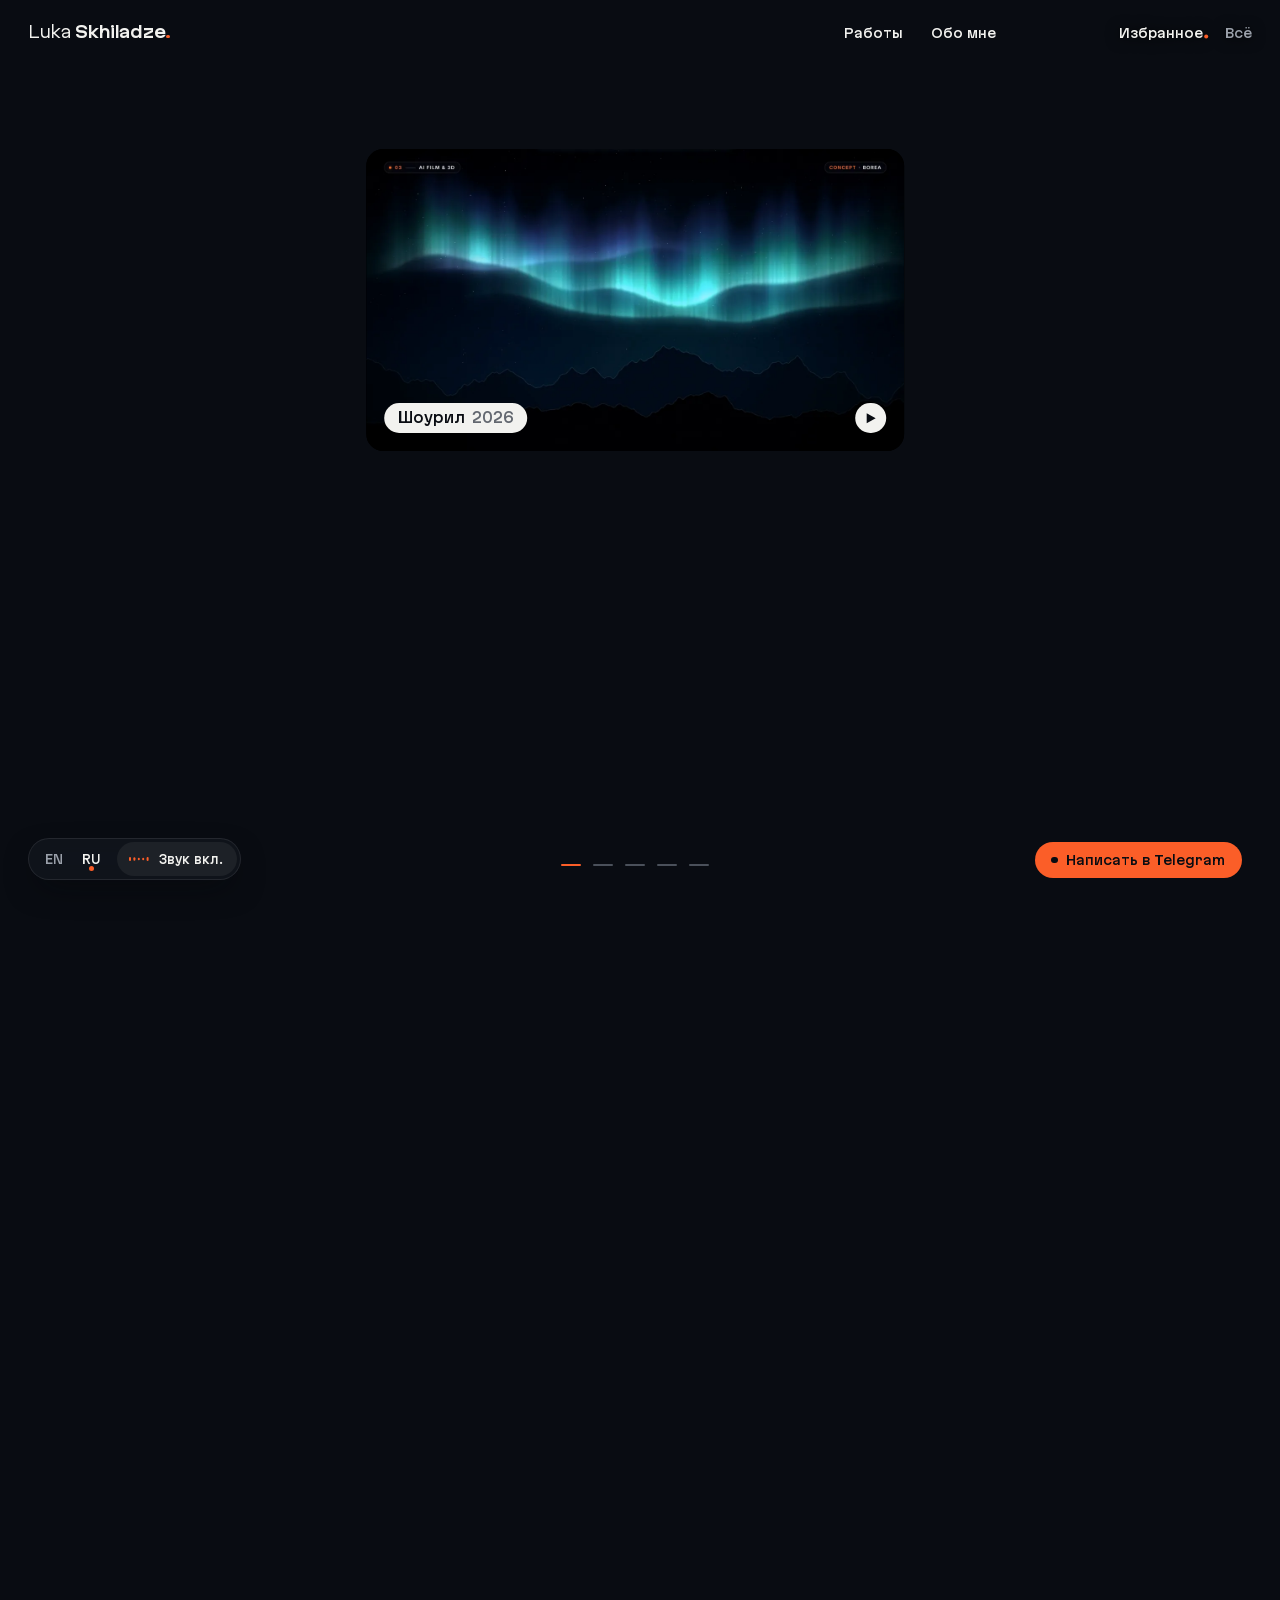
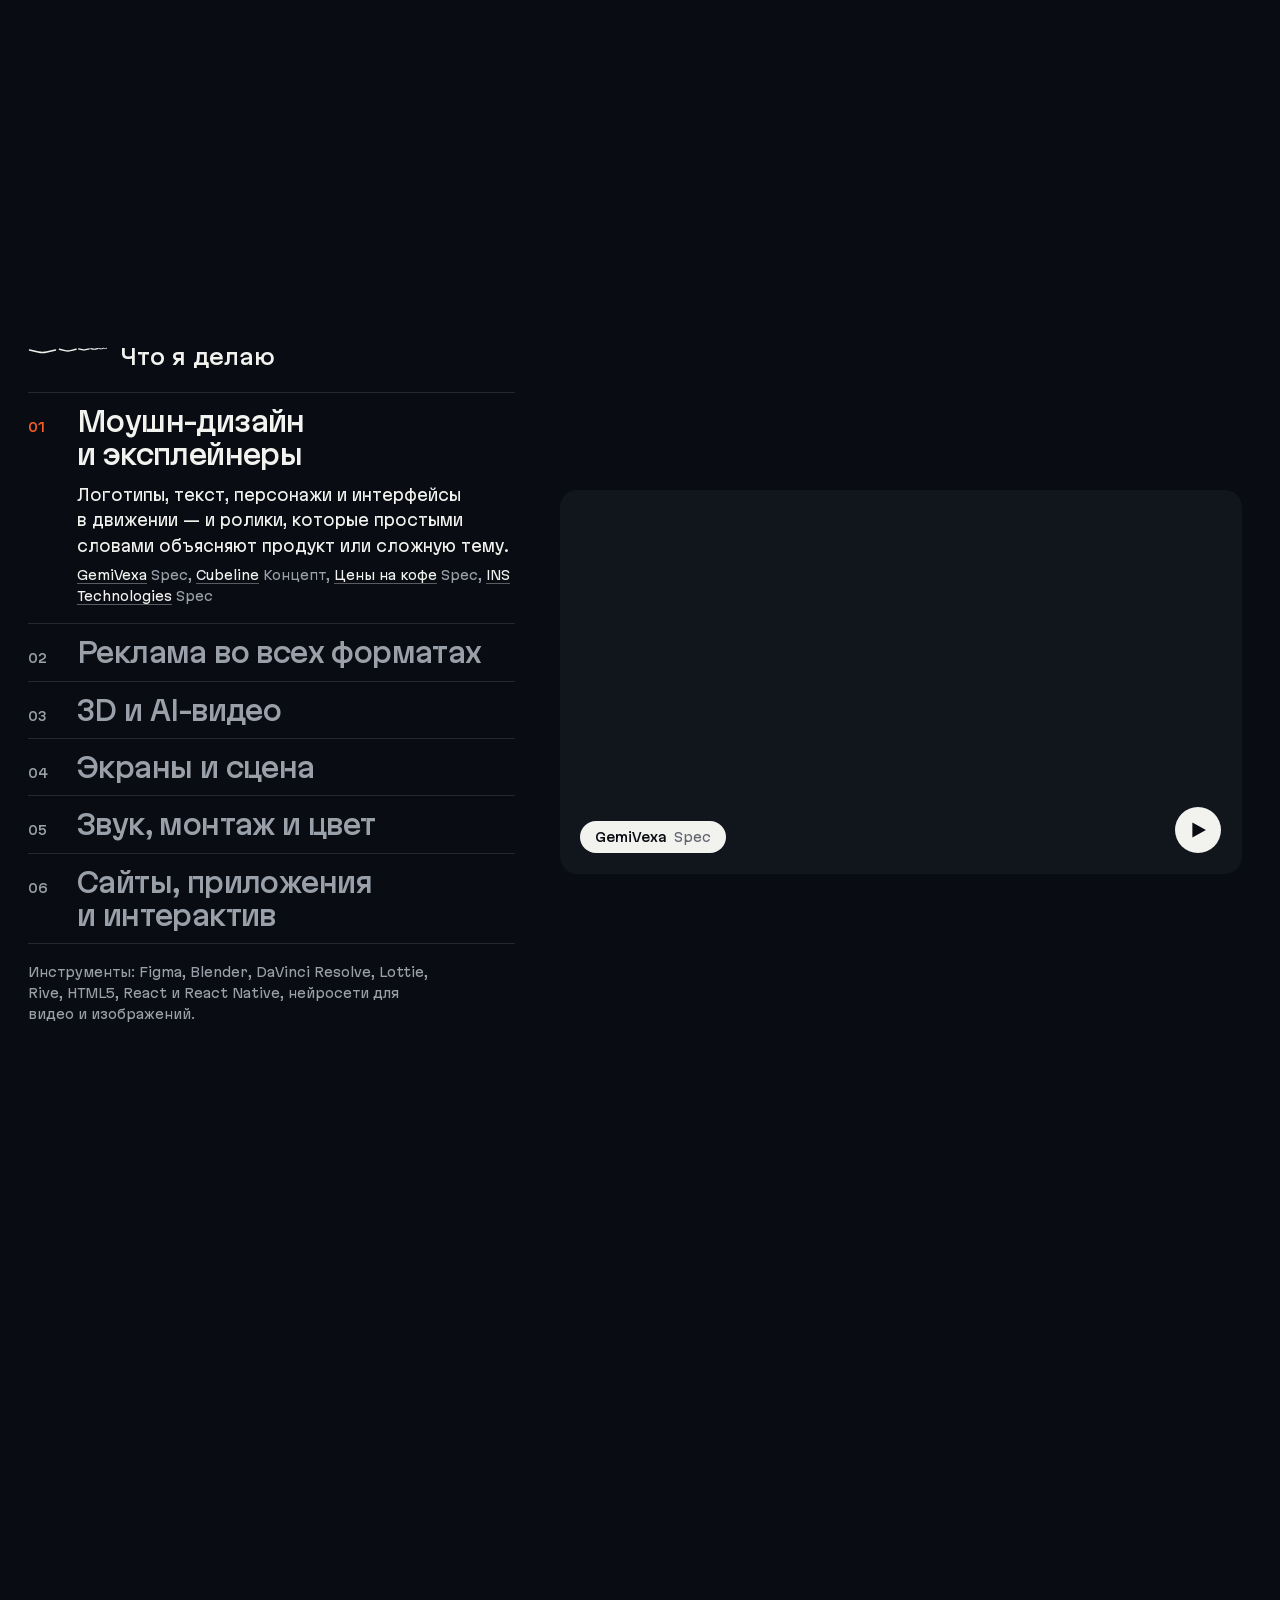
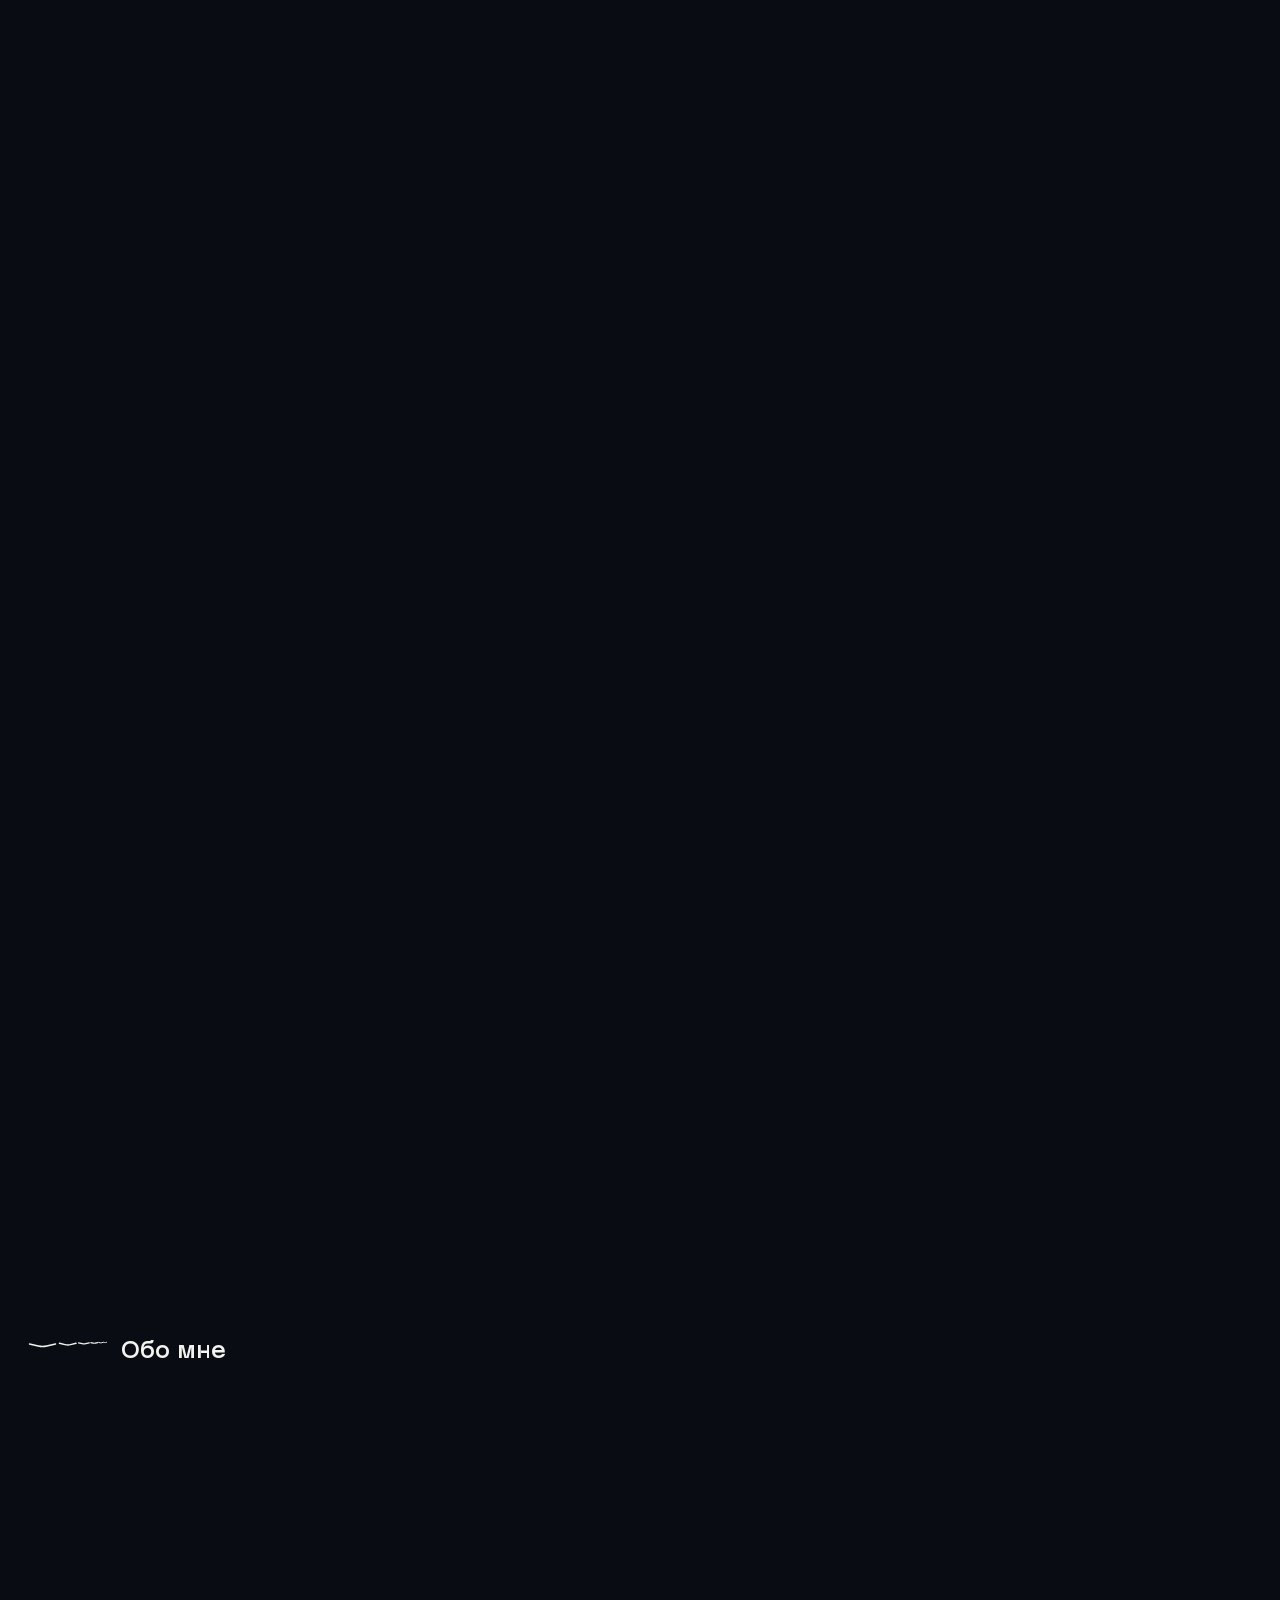
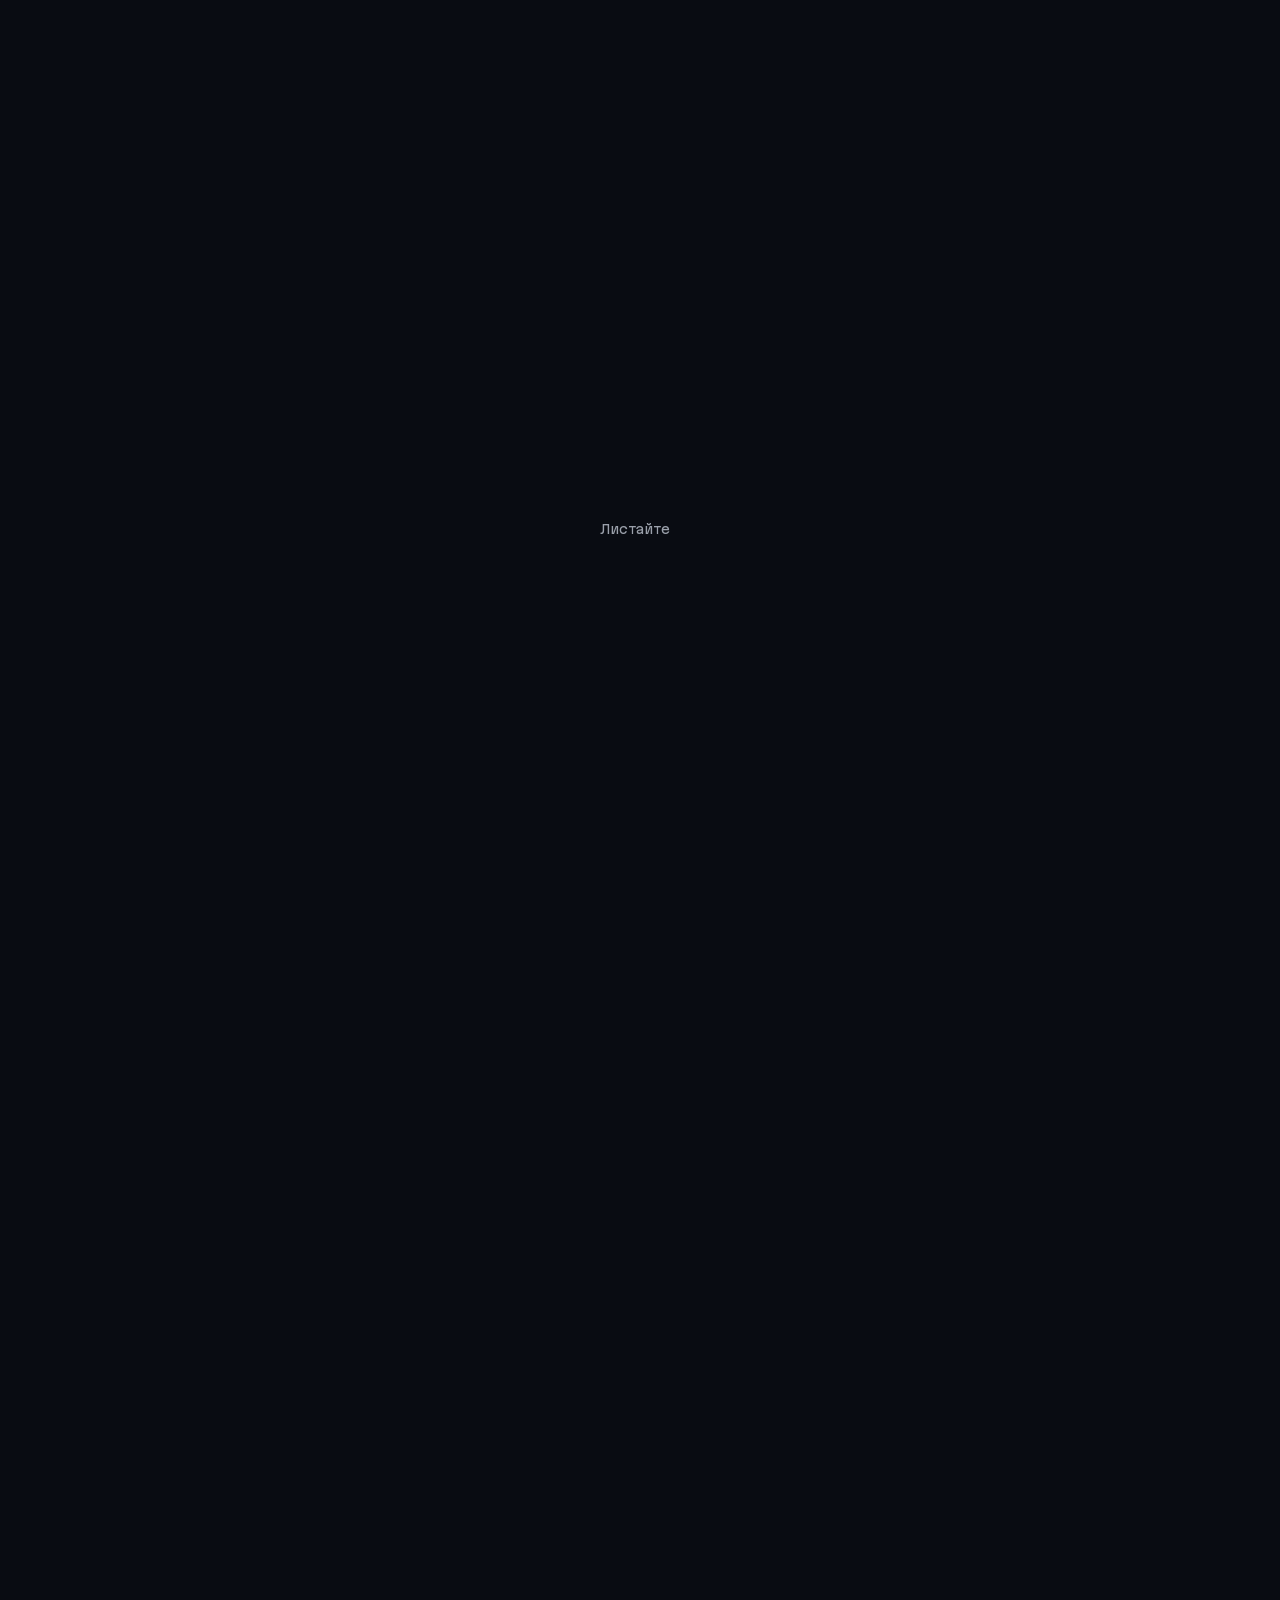
==== ru/index.html @ 317418f0 "skhiladze.com: The hero panel sounds as the wall does: going card to card (the arrows, a swipe, a ke" ====
<!doctype html>
<html lang="ru" class="no-js" data-base="../" data-av1="loop,film,teaser" data-av1-same="film/adreel film/bassface film/borea film/coffee film/cubeline film/fuse2d film/lamp film/onepoint film/theo loop/bassface-sm loop/borea loop/logicor loop/logicor-h-sm loop/stage-h loop/stage-h-sm loop/theo-sm teaser">
<head>
<meta charset="utf-8">
<meta name="viewport" content="width=device-width, initial-scale=1, viewport-fit=cover">
<title>Лука Схиладзе — моушн-дизайнер и продуктовый инженер</title>
<meta name="description" content="Моушн-дизайн, AI-видео, 3D и оригинальный звук — и сайт или приложение к ним. Тбилиси, работаю удалённо.">
<link rel="canonical" href="https://skhiladze.com/ru/">
<link rel="alternate" hreflang="en" href="https://skhiladze.com/">
<link rel="alternate" hreflang="ru" href="https://skhiladze.com/ru/">
<link rel="alternate" hreflang="x-default" href="https://skhiladze.com/">
<meta name="theme-color" content="#090C12">
<meta name="color-scheme" content="dark">
<meta property="og:type" content="website">
<meta property="og:site_name" content="Luka Skhiladze">
<meta property="og:title" content="Лука Схиладзе — моушн-дизайнер и продуктовый инженер">
<meta property="og:description" content="Моушн-дизайн, AI-видео, 3D и оригинальный звук — и сайт или приложение к ним. Тбилиси, работаю удалённо.">
<meta property="og:url" content="https://skhiladze.com/ru/">
<meta property="og:image" content="https://skhiladze.com/media/og-ru.jpg">
<meta property="og:image:width" content="1200">
<meta property="og:image:height" content="630">
<meta property="og:locale" content="ru_RU">
<meta name="twitter:card" content="summary_large_image">
<link rel="icon" href="../favicon.svg?v=3271329821" type="image/svg+xml">
<link rel="icon" href="../favicon-32.png?v=3271329821" sizes="32x32" type="image/png">
<link rel="apple-touch-icon" href="../apple-touch-icon.png?v=3271329821">
<link rel="preload" href="../fonts/martian-display-lat.woff2" as="font" type="font/woff2" crossorigin>
<link rel="preload" href="../fonts/martian-grotesk-lat.woff2" as="font" type="font/woff2" crossorigin>
<link rel="preload" href="../fonts/martian-display-cyr.woff2" as="font" type="font/woff2" crossorigin>
<link rel="preload" href="../fonts/martian-grotesk-cyr.woff2" as="font" type="font/woff2" crossorigin>
<link rel="preload" href="../media/cards-ru.avif?v=69e3c66f" as="image" type="image/avif" media="(min-width: 761px)" fetchpriority="high">
<link rel="preload" href="../media/cards-ru-sm.avif?v=a4f9bfae" as="image" type="image/avif" media="(max-width: 760px)" fetchpriority="high">
<link rel="preload" href="../media/cards-mask-ru.webp?v=adab6310" as="image" media="(min-width: 761px)">
<link rel="preload" href="../media/dial.webp?v=605748b4" as="image" media="(min-width: 761px)">
<link rel="preload" href="../media/dial-sm.webp?v=88027cfd" as="image" media="(max-width: 760px)">
<link rel="preload" href="../media/cards-mask-ru-sm.webp?v=d1d1f223" as="image" media="(max-width: 760px)">
<link rel="modulepreload" href="../assets/app.js?v=3271329821">
<link rel="stylesheet" href="../assets/site.css?v=3271329821">
<script>(function(d){d.classList.replace('no-js','js');var m=/[?&]still\b/.test(location.search);try{m=m||localStorage.getItem('skh-motion')==='0'}catch(e){}d.classList.add(m?'still':'is-intro');try{history.scrollRestoration='manual'}catch(e){}try{if(sessionStorage.getItem('skh-place'))d.classList.add('is-jump')}catch(e){}if(HTMLScriptElement.supports&&HTMLScriptElement.supports('speculationrules')){var s=d.ownerDocument.createElement('script');s.type='speculationrules';s.textContent="{\"prefetch\": [{\"where\": {\"selector_matches\": \"a[hreflang]:not([aria-current])\"}, \"eagerness\": \"moderate\"}]}";d.ownerDocument.head.appendChild(s)}})(document.documentElement)</script>
<script type="application/ld+json">{"@context": "https://schema.org", "@type": "Person", "name": "Luka Skhiladze", "alternateName": "Лука Схиладзе", "jobTitle": "Motion designer and product engineer", "url": "https://skhiladze.com", "address": {"@type": "PostalAddress", "addressLocality": "Tbilisi", "addressCountry": "GE"}, "sameAs": ["https://vimeo.com/showcase/12429580", "https://www.linkedin.com/in/lukaskhiladze", "https://t.me/vaivuiskh", "https://github.com/akultange"]}</script>
</head>
<body>
<div class="veil" aria-hidden="true"></div>
<div class="enter" hidden data-words="Моушн|Эксплейнеры|Реклама|3D|AI-фильмы|Экраны|Сцена|Звук|Монтаж|Цвет|Сайты|Приложения" data-click-on="Нажмите и настройтесь" data-click-off="Нажмите, чтобы войти" data-tap-on="Нажмите и настройтесь" data-tap-off="Нажмите, чтобы войти" data-dial="../media/dial.webp?v=605748b4" data-dial-sm="../media/dial-sm.webp?v=88027cfd" data-panes="../media/dial/" data-pv="c41f6f48"><button class="enter__go" type="button">Войти со звуком</button><button class="enter__mute" type="button">Войти без звука</button></div>
<a class="skip" href="#work">К работам</a>
<button class="skip skip--motion motion-sw" type="button" aria-pressed="true"><span class="mo" aria-hidden="true"><span class="mo__arm"></span></span><span class="mo__on">Движение вкл.</span><span class="mo__off">Движение выкл.</span></button>
<div class="menu" id="menu" tabindex="-1" hidden>
  <div class="menu__top"><a class="menu__mark" href="#top"><span class="name"><span class="name__a">Luka</span> <span class="name__b">Skhiladze</span><span class="pt pt--stop" aria-hidden="true"></span></span></a><button class="menu__x" type="button">Закрыть</button></div>
  <nav class="menu__nav" aria-label="Разделы"><ol><li><a href="#work"><span class="menu__n" aria-hidden="true">01</span><span class="menu__w">Работы</span></a></li><li><a href="#about"><span class="menu__n" aria-hidden="true">02</span><span class="menu__w">Обо мне</span></a></li></ol></nav>
  <div class="menu__view" role="group" aria-label="Вид"><span class="menu__k">Вид</span><button class="menu__vb" type="button" data-view="featured" aria-pressed="true">Избранное</button><button class="menu__vb" type="button" data-view="full" aria-pressed="false">Всё</button></div>
</div>
<main>
<section class="hero" id="top" data-items="5" data-centres="[0, 1, 2, 3, 4]">
  <h1 class="sr">Лука Схиладзе — моушн-дизайнер и продуктовый инженер</h1>
<div class="hero__pin">
    <canvas class="strip" aria-hidden="true"></canvas>
    <header class="bar">
      <div class="bar__mark"><a href="#top"><span class="name"><span class="name__a">Luka</span> <span class="name__b">Skhiladze</span><span class="pt pt--stop" aria-hidden="true"></span></span></a></div>
      <nav class="bar__nav" aria-label="Разделы"><span class="bar__half"><a href="#work">Работы</a></span><span class="bar__half"><a href="#about">Обо мне</a></span></nav>
      <div class="bar__end">
        <button class="bar__menu" type="button" aria-expanded="false" aria-controls="menu">Меню</button>
      </div>
    </header>
    <div class="gate">
      <div class="gate__frame"><video class="gate__v is-on" data-src="../media/teaser.mp4" data-src-sm="../media/teaser-sm.mp4" data-poster="../media/reel.webp" muted loop playsinline preload="none" aria-hidden="true" tabindex="-1"></video><video class="gate__v" data-src="../media/loop/brerdemon.mp4" data-src-sm="../media/loop/brerdemon-sm.mp4" data-poster="../media/loop/brerdemon.webp" muted loop playsinline preload="none" aria-hidden="true" tabindex="-1"></video><video class="gate__v" data-src="../media/loop/logicor.mp4" data-src-sm="../media/loop/logicor-sm.mp4" data-poster="../media/loop/logicor.webp" muted loop playsinline preload="none" aria-hidden="true" tabindex="-1"></video><video class="gate__v" data-src="../media/loop/coffee.mp4" data-src-sm="../media/loop/coffee-sm.mp4" data-poster="../media/loop/coffee.webp" muted loop playsinline preload="none" aria-hidden="true" tabindex="-1"></video><video class="gate__v" data-src="../media/loop/borea.mp4" data-src-sm="../media/loop/borea-sm.mp4" data-poster="../media/loop/borea.webp" muted loop playsinline preload="none" aria-hidden="true" tabindex="-1"></video><noscript><img class="gate__still" src="../media/reel.webp" width="1280" height="720" alt=""></noscript><div class="gate__rows"><div class="gate__row is-on" data-i="0" aria-current="true"><span class="gate__tab" data-gl-shield><b>Шоурил</b> <span>2026</span></span><a class="gate__play" data-gl-shield href="https://vimeo.com/1236859193" data-slug="reel" data-kind="film" data-title="Шоурил" data-what="Минута работ под мою музыку" data-label="2026" data-vimeo="1236859193" data-file="../media/film/reel.mp4" data-snd="music" aria-label="Смотреть со звуком: Шоурил"><span class="gate__pl" aria-hidden="true">Смотреть со звуком</span><svg class="gate__ic" viewBox="0 0 58 58" aria-hidden="true"><path d="M21.9 19.5V38.5L39 29Z"/></svg></a></div><div class="gate__row" data-i="1"><span class="gate__tab" data-gl-shield><b>BrerDemon</b> <span>Концепт</span></span><a class="gate__play" data-gl-shield href="../media/film/brerdemon.mp4" data-slug="brerdemon" data-kind="film" data-title="BrerDemon" data-label="Концепт" data-file="../media/film/brerdemon.mp4" data-snd="music" aria-label="Смотреть: BrerDemon"><span class="gate__pl" aria-hidden="true">Смотреть</span><svg class="gate__ic" viewBox="0 0 58 58" aria-hidden="true"><path d="M21.9 19.5V38.5L39 29Z"/></svg></a></div><div class="gate__row" data-i="2"><span class="gate__tab" data-gl-shield><b>Logicor Park 08</b> <span>Клиент, AI</span></span><a class="gate__play" data-gl-shield href="../media/film/logicor.mp4" data-slug="logicor" data-kind="film" data-title="Logicor Park 08" data-what="Баннерная кампания с AI-видео, все форматы" data-label="Клиент, AI" data-file="../media/film/logicor.mp4" data-snd="none" aria-label="Смотреть: Logicor Park 08"><span class="gate__pl" aria-hidden="true">Смотреть</span><svg class="gate__ic" viewBox="0 0 58 58" aria-hidden="true"><path d="M21.9 19.5V38.5L39 29Z"/></svg></a></div><div class="gate__row" data-i="3"><span class="gate__tab" data-gl-shield><b>Цены на кофе</b> <span>Spec</span></span><a class="gate__play" data-gl-shield href="https://vimeo.com/1236838621" data-slug="coffee" data-kind="film" data-title="Цены на кофе" data-what="Рисованный эксплейнер для YouTube" data-label="Spec" data-vimeo="1236838621" data-file="../media/film/coffee.mp4" data-cc="../media/film/coffee.vtt" aria-label="Смотреть: Цены на кофе"><span class="gate__pl" aria-hidden="true">Смотреть</span><svg class="gate__ic" viewBox="0 0 58 58" aria-hidden="true"><path d="M21.9 19.5V38.5L39 29Z"/></svg></a></div><div class="gate__row" data-i="4"><span class="gate__tab" data-gl-shield><b>Borea</b> <span>Концепт</span></span><a class="gate__play" data-gl-shield href="https://vimeo.com/1231861622" data-slug="borea" data-kind="film" data-title="Borea" data-what="Фильм к запуску приложения погоды" data-label="Концепт" data-vimeo="1231861622" data-file="../media/film/borea.mp4" data-snd="music" aria-label="Смотреть: Borea"><span class="gate__pl" aria-hidden="true">Смотреть</span><svg class="gate__ic" viewBox="0 0 58 58" aria-hidden="true"><path d="M21.9 19.5V38.5L39 29Z"/></svg></a></div></div></div>
    </div>
    <div class="dots" role="group" aria-label="Фильмы в центральном окне"><button class="dots__b" type="button" data-i="0" aria-label="Шоурил" aria-current="true"></button><button class="dots__b" type="button" data-i="1" aria-label="BrerDemon"></button><button class="dots__b" type="button" data-i="2" aria-label="Logicor Park 08"></button><button class="dots__b" type="button" data-i="3" aria-label="Цены на кофе"></button><button class="dots__b" type="button" data-i="4" aria-label="Borea"></button></div>
    <p class="swipe" aria-hidden="true"><svg class="swipe__ic" viewBox="0 0 16 30"><path d="M2.6 26L8 20.6 13.4 26"/><path d="M2.6 17L8 11.6 13.4 17"/><circle cx="8" cy="4.4" r="2.5"/></svg><span class="swipe__t">Листайте вверх</span></p>
    <a class="btn btn--tg hero__tg" href="https://t.me/vaivuiskh"><span class="pt" aria-hidden="true"></span><span class="roll"><span>Написать в Telegram</span><span aria-hidden="true">Написать в Telegram</span></span></a>
  </div>
</section>
<section class="make" id="work" aria-labelledby="make-h">
  <div class="make__scene" style="--k:6">
    <div class="make__pin" data-hold>
      <div class="make__side">
        <h2 class="make__h" id="make-h" data-arrive style="--ai:0"><span class="flock" aria-hidden="true"><svg viewBox="0 0 52.9 14"><path d="M1.00 1.4L6.76 8.23Q9.60 11.60 12.44 8.23L18.20 1.4"/><path d="M20.80 1.4L24.49 5.77Q26.30 7.93 28.12 5.77L31.81 1.4"/><path d="M33.47 1.4L35.83 4.20Q36.99 5.58 38.16 4.20L40.52 1.4"/><path d="M41.58 1.4L43.09 3.19Q43.84 4.07 44.58 3.19L46.09 1.4"/><path d="M46.77 1.4L47.74 2.55Q48.22 3.11 48.69 2.55L49.66 1.4"/><path d="M50.09 1.4L50.71 2.13Q51.02 2.50 51.32 2.13L51.94 1.4"/><circle cx="9.60" cy="7.32" r="2.4"/></svg></span>Что я делаю</h2>
        <ol class="make__list"><li class="make__item is-on" data-i="0" data-arrive style="--ai:1">
      <button class="make__b" type="button"><span class="make__n">01</span><span class="make__t">Моушн-дизайн и эксплейнеры</span></button>
      <div class="make__more"><div><a class="make__mw" href="https://vimeo.com/1231188796" data-slug="gemivexa" data-kind="film" data-title="GemiVexa" data-what="Кинетическая типографика" data-label="Spec" data-vimeo="1231188796" data-file="../media/film/gemivexa.mp4" data-snd="music" data-land aria-label="GemiVexa Spec, Моушн-дизайн и эксплейнеры"><video class="make__v" data-src="../media/loop/gemivexa.mp4" data-src-sm="../media/loop/gemivexa-sm.mp4" data-poster="../media/loop/gemivexa.webp" muted loop playsinline preload="none" aria-hidden="true"></video><span class="make__tab"><b>GemiVexa</b> <span>Spec</span></span><span class="make__go" aria-hidden="true"><svg class="make__ic" viewBox="0 0 58 58" aria-hidden="true"><path d="M21.9 19.5V38.5L39 29Z"/></svg></span></a><p class="make__s">Логотипы, текст, персонажи и интерфейсы в движении — и ролики, которые простыми словами объясняют продукт или сложную тему.</p><p class="make__ex"><a href="https://vimeo.com/1231188796" data-slug="gemivexa" data-kind="film" data-title="GemiVexa" data-what="Кинетическая типографика" data-label="Spec" data-vimeo="1231188796" data-file="../media/film/gemivexa.mp4" data-snd="music">GemiVexa</a> <span class="make__lab">Spec</span>, <a href="https://vimeo.com/1231174220" data-slug="cubeline" data-kind="film" data-title="Cubeline" data-what="SaaS-эксплейнер, анимация интерфейса" data-label="Концепт" data-vimeo="1231174220" data-file="../media/film/cubeline.mp4" data-snd="music">Cubeline</a> <span class="make__lab">Концепт</span>, <a href="https://vimeo.com/1236838621" data-slug="coffee" data-kind="film" data-title="Цены на кофе" data-what="Рисованный эксплейнер для YouTube" data-label="Spec" data-vimeo="1236838621" data-file="../media/film/coffee.mp4" data-cc="../media/film/coffee.vtt">Цены на кофе</a> <span class="make__lab">Spec</span>, <a href="https://vimeo.com/1233704367" data-slug="ins" data-kind="film" data-title="INS Technologies" data-what="Фильм о системе IRIS200, четыре минуты" data-label="Spec" data-vimeo="1233704367" data-file="../media/film/ins.mp4" data-snd="music">INS Technologies</a> <span class="make__lab">Spec</span></p></div></div>
    </li><li class="make__item" data-i="1" data-arrive style="--ai:2">
      <button class="make__b" type="button"><span class="make__n">02</span><span class="make__t">Реклама во всех форматах</span></button>
      <div class="make__more"><div><a class="make__mw" href="https://vimeo.com/1232948144" data-slug="ev" data-kind="film" data-title="EV Conference" data-what="Один ролик в трёх форматах" data-label="Spec" data-vimeo="1232948144" data-file="../media/film/ev.mp4" data-snd="music" aria-label="EV Conference Spec, Реклама во всех форматах"><video class="make__v" data-src="../media/loop/ev.mp4" data-src-sm="../media/loop/ev-sm.mp4" data-poster="../media/loop/ev.webp" muted loop playsinline preload="none" aria-hidden="true"></video><span class="make__tab"><b>EV Conference</b> <span>Spec</span></span><span class="make__go" aria-hidden="true"><svg class="make__ic" viewBox="0 0 58 58" aria-hidden="true"><path d="M21.9 19.5V38.5L39 29Z"/></svg></span></a><p class="make__s">Ролики для Reels, Stories, TikTok и VK Клипов с несколькими вариантами «крючка» для тестов и баннерами к ним, всё из одной идеи.</p><p class="make__ex"><a href="https://vimeo.com/1232948144" data-slug="ev" data-kind="film" data-title="EV Conference" data-what="Один ролик в трёх форматах" data-label="Spec" data-vimeo="1232948144" data-file="../media/film/ev.mp4" data-snd="music">EV Conference</a> <span class="make__lab">Spec</span>, <a href="../media/film/logicor.mp4" data-slug="logicor" data-kind="film" data-title="Logicor Park 08" data-what="Баннерная кампания с AI-видео, все форматы" data-label="Клиент, AI" data-file="../media/film/logicor.mp4" data-snd="none">Logicor Park 08</a> <span class="make__lab">Клиент, AI</span>, <a href="https://vimeo.com/1231866635" data-slug="adreel" data-kind="film" data-title="Рекламные креативы" data-what="Статичная и видеореклама для DTC-брендов" data-label="Spec" data-vimeo="1231866635" data-file="../media/film/adreel.mp4" data-snd="music">Рекламные креативы</a> <span class="make__lab">Spec</span></p></div></div>
    </li><li class="make__item" data-i="2" data-arrive style="--ai:3">
      <button class="make__b" type="button"><span class="make__n">03</span><span class="make__t">3D и AI-видео</span></button>
      <div class="make__more"><div><a class="make__mw" href="https://vimeo.com/1231861622" data-slug="borea" data-kind="film" data-title="Borea" data-what="Фильм к запуску приложения погоды" data-label="Концепт" data-vimeo="1231861622" data-file="../media/film/borea.mp4" data-snd="music" aria-label="Borea Концепт, 3D и AI-видео"><video class="make__v" data-src="../media/loop/borea-h.mp4" data-src-sm="../media/loop/borea-h-sm.mp4" data-poster="../media/loop/borea.webp" muted loop playsinline preload="none" aria-hidden="true"></video><span class="make__tab"><b>Borea</b> <span>Концепт</span></span><span class="make__go" aria-hidden="true"><svg class="make__ic" viewBox="0 0 58 58" aria-hidden="true"><path d="M21.9 19.5V38.5L39 29Z"/></svg></span></a><p class="make__s">Продуктовые ролики, сцены и симуляции в Blender — и AI-кадры, доведённые настоящим монтажом, цветом и звуком.</p><p class="make__ex"><a href="https://vimeo.com/1233689711" data-slug="fuse3d" data-kind="film" data-title="Fuse 2" data-what="3D-фильм о продукте с AI-агентом" data-label="Spec" data-vimeo="1233689711" data-file="../media/film/fuse3d.mp4" data-snd="music">Fuse 2</a> <span class="make__lab">Spec</span>, <a href="https://vimeo.com/1233693409" data-slug="lamp" data-kind="film" data-title="Модульная лампа" data-what="3D-ролик продукта" data-label="Spec" data-vimeo="1233693409" data-file="../media/film/lamp.mp4" data-snd="music">Модульная лампа</a> <span class="make__lab">Spec</span>, <a href="https://vimeo.com/1231861622" data-slug="borea" data-kind="film" data-title="Borea" data-what="Фильм к запуску приложения погоды" data-label="Концепт" data-vimeo="1231861622" data-file="../media/film/borea.mp4" data-snd="music">Borea</a> <span class="make__lab">Концепт</span>, <a href="https://vimeo.com/1236739543" data-slug="finch" data-kind="film" data-title="Finch &amp; Wild" data-what="Открытие бренд-фильма, AI-превиз" data-label="Spec, AI" data-vimeo="1236739543" data-file="../media/film/finch.mp4" data-snd="music">Finch &amp; Wild</a> <span class="make__lab">Spec, AI</span></p></div></div>
    </li><li class="make__item" data-i="3" data-arrive style="--ai:4">
      <button class="make__b" type="button"><span class="make__n">04</span><span class="make__t">Экраны и сцена</span></button>
      <div class="make__more"><div><a class="make__mw" href="https://vimeo.com/1234375913" data-slug="stage" data-kind="film" data-title="Stage Visuals Pack" data-what="Персонажи и лупы для концертных экранов" data-label="Spec" data-vimeo="1234375913" data-file="../media/film/stage.mp4" data-snd="music" aria-label="Stage Visuals Pack Spec, Экраны и сцена"><video class="make__v" data-src="../media/loop/stage-h.mp4" data-src-sm="../media/loop/stage-h-sm.mp4" data-poster="../media/loop/stage.webp" muted loop playsinline preload="none" aria-hidden="true"></video><span class="make__tab"><b>Stage Visuals Pack</b> <span>Spec</span></span><span class="make__go" aria-hidden="true"><svg class="make__ic" viewBox="0 0 58 58" aria-hidden="true"><path d="M21.9 19.5V38.5L39 29Z"/></svg></span></a><p class="make__s">Лупы для LED-экранов и проекций, персонажи для концертных экранов, визуализаторы к трекам и релизам.</p><p class="make__ex"><a href="https://vimeo.com/1234375913" data-slug="stage" data-kind="film" data-title="Stage Visuals Pack" data-what="Персонажи и лупы для концертных экранов" data-label="Spec" data-vimeo="1234375913" data-file="../media/film/stage.mp4" data-snd="music">Stage Visuals Pack</a> <span class="make__lab">Spec</span>, <a href="https://vimeo.com/1234375866" data-slug="bassface" data-kind="film" data-title="BASSFACE" data-what="Луп для LED-экрана" data-label="Spec" data-vimeo="1234375866" data-file="../media/film/bassface.mp4" data-snd="none">BASSFACE</a> <span class="make__lab">Spec</span>, <a href="https://vimeo.com/1236840946" data-slug="theo" data-kind="film" data-title="Theo (Mihigh Remix)" data-what="Визуализатор трека, феррожидкость" data-label="Spec" data-vimeo="1236840946" data-file="../media/film/theo.mp4" data-snd="music">Theo (Mihigh Remix)</a> <span class="make__lab">Spec</span></p></div></div>
    </li><li class="make__item" data-i="4" data-arrive style="--ai:5">
      <button class="make__b" type="button"><span class="make__n">05</span><span class="make__t">Звук, монтаж и цвет</span></button>
      <div class="make__more"><div><a class="make__mw" href="https://vimeo.com/1231888838" data-slug="onepoint" data-kind="film" data-title="One Point" data-what="Мой фильм: точка, линия, плоскость, имя" data-label="Мой фильм" data-vimeo="1231888838" data-file="../media/film/onepoint.mp4" data-snd="music" aria-label="One Point Мой фильм, Звук, монтаж и цвет"><video class="make__v" data-src="../media/loop/onepoint.mp4" data-src-sm="../media/loop/onepoint-sm.mp4" data-poster="../media/loop/onepoint.webp" muted loop playsinline preload="none" aria-hidden="true"></video><span class="make__tab"><b>One Point</b> <span>Мой фильм</span></span><span class="make__go" aria-hidden="true"><svg class="make__ic" viewBox="0 0 58 58" aria-hidden="true"><path d="M21.9 19.5V38.5L39 29Z"/></svg></span></a><p class="make__s">Оригинальная музыка и саунд-дизайн под монтаж, монтаж и цветокоррекция — от рекламы до документального кино.</p><p class="make__ex"><a href="https://vimeo.com/1236859193" data-slug="reel" data-kind="film" data-title="Шоурил" data-what="Минута работ под мою музыку" data-label="2026" data-vimeo="1236859193" data-file="../media/film/reel.mp4" data-snd="music">Шоурил</a> <span class="make__lab">2026</span>, <a href="https://vimeo.com/1231888838" data-slug="onepoint" data-kind="film" data-title="One Point" data-what="Мой фильм: точка, линия, плоскость, имя" data-label="Мой фильм" data-vimeo="1231888838" data-file="../media/film/onepoint.mp4" data-snd="music">One Point</a> <span class="make__lab">Мой фильм</span></p></div></div>
    </li><li class="make__item" data-i="5" data-arrive style="--ai:6">
      <button class="make__b" type="button"><span class="make__n">06</span><span class="make__t">Сайты, приложения и интерактив</span></button>
      <div class="make__more"><div><a class="make__mw" href="https://akultange.github.io/the-cozzi/" data-slug="cozzi" data-kind="site" data-title="The Cozzi" data-what="Концепт сайта для бренда дорожных подушек" data-label="Spec" target="_blank" rel="noopener" aria-label="The Cozzi Spec, Сайты, приложения и интерактив"><video class="make__v" data-src="../media/loop/cozzi.mp4" data-src-sm="../media/loop/cozzi-sm.mp4" data-poster="../media/loop/cozzi.webp" muted loop playsinline preload="none" aria-hidden="true"></video><span class="make__tab"><b>The Cozzi</b> <span>Spec</span></span><span class="make__go" aria-hidden="true"><svg class="make__ic" viewBox="0 0 58 58" aria-hidden="true"><path d="M22 36L36 22M25 22H36V33" fill="none" stroke="currentColor" stroke-width="2.6" stroke-linecap="round" stroke-linejoin="round"/></svg></span></a><p class="make__s">Лендинги, сайты и мобильные приложения от идеи до релиза, анимация в Lottie и Rive, HTML5-баннеры и мини-игры.</p><p class="make__ex"><a href="https://akultange.github.io/the-cozzi/" data-slug="cozzi" data-kind="site" data-title="The Cozzi" data-what="Концепт сайта для бренда дорожных подушек" data-label="Spec" target="_blank" rel="noopener">The Cozzi</a> <span class="make__lab">Spec</span>, <a href="https://apps.apple.com/app/id6769320930" data-slug="app" data-kind="site" data-title="B2B-приложение по охране труда" data-what="iOS-приложение, которое я сделал целиком" data-label="App Store" target="_blank" rel="noopener">B2B-приложение по охране труда</a> <span class="make__lab">App Store</span>, <a href="https://akultange.github.io/forseo-rive/" data-slug="forseo" data-kind="site" data-title="Forseo" data-what="Персонаж в Rive с машиной состояний" data-label="Spec" target="_blank" rel="noopener">Forseo</a> <span class="make__lab">Spec</span>, <a href="https://akultange.github.io/vault-playable/" data-slug="vault" data-kind="site" data-title="VAULT" data-what="Мини-игра для рекламных сетей" data-label="Spec" target="_blank" rel="noopener">VAULT</a> <span class="make__lab">Spec</span></p></div></div>
    </li></ol>
        <p class="make__tools" data-arrive style="--ai:7">Инструменты: Figma, Blender, DaVinci Resolve, Lottie, Rive, HTML5, React и React Native, нейросети для видео и изображений.</p>
      </div>
      <div class="make__frame" data-land>
        <canvas class="make__field" aria-hidden="true"></canvas>
        <a class="make__win is-on" href="https://vimeo.com/1231188796" data-slug="gemivexa" data-kind="film" data-title="GemiVexa" data-what="Кинетическая типографика" data-label="Spec" data-vimeo="1231188796" data-file="../media/film/gemivexa.mp4" data-snd="music" tabindex="0" aria-label="GemiVexa Spec, Моушн-дизайн и эксплейнеры"><video class="make__v" data-src="../media/loop/gemivexa.mp4" data-src-sm="../media/loop/gemivexa-sm.mp4" data-poster="../media/loop/gemivexa.webp" muted loop playsinline preload="none" aria-hidden="true"></video><span class="make__tab"><b>GemiVexa</b> <span>Spec</span></span><span class="make__go" aria-hidden="true"><svg class="make__ic" viewBox="0 0 58 58" aria-hidden="true"><path d="M21.9 19.5V38.5L39 29Z"/></svg></span></a><a class="make__win" href="https://vimeo.com/1232948144" data-slug="ev" data-kind="film" data-title="EV Conference" data-what="Один ролик в трёх форматах" data-label="Spec" data-vimeo="1232948144" data-file="../media/film/ev.mp4" data-snd="music" tabindex="-1" aria-label="EV Conference Spec, Реклама во всех форматах"><video class="make__v" data-src="../media/loop/ev.mp4" data-src-sm="../media/loop/ev-sm.mp4" data-poster="../media/loop/ev.webp" muted loop playsinline preload="none" aria-hidden="true"></video><span class="make__tab"><b>EV Conference</b> <span>Spec</span></span><span class="make__go" aria-hidden="true"><svg class="make__ic" viewBox="0 0 58 58" aria-hidden="true"><path d="M21.9 19.5V38.5L39 29Z"/></svg></span></a><a class="make__win" href="https://vimeo.com/1231861622" data-slug="borea" data-kind="film" data-title="Borea" data-what="Фильм к запуску приложения погоды" data-label="Концепт" data-vimeo="1231861622" data-file="../media/film/borea.mp4" data-snd="music" tabindex="-1" aria-label="Borea Концепт, 3D и AI-видео"><video class="make__v" data-src="../media/loop/borea-h.mp4" data-src-sm="../media/loop/borea-h-sm.mp4" data-poster="../media/loop/borea.webp" muted loop playsinline preload="none" aria-hidden="true"></video><span class="make__tab"><b>Borea</b> <span>Концепт</span></span><span class="make__go" aria-hidden="true"><svg class="make__ic" viewBox="0 0 58 58" aria-hidden="true"><path d="M21.9 19.5V38.5L39 29Z"/></svg></span></a><a class="make__win" href="https://vimeo.com/1234375913" data-slug="stage" data-kind="film" data-title="Stage Visuals Pack" data-what="Персонажи и лупы для концертных экранов" data-label="Spec" data-vimeo="1234375913" data-file="../media/film/stage.mp4" data-snd="music" tabindex="-1" aria-label="Stage Visuals Pack Spec, Экраны и сцена"><video class="make__v" data-src="../media/loop/stage-h.mp4" data-src-sm="../media/loop/stage-h-sm.mp4" data-poster="../media/loop/stage.webp" muted loop playsinline preload="none" aria-hidden="true"></video><span class="make__tab"><b>Stage Visuals Pack</b> <span>Spec</span></span><span class="make__go" aria-hidden="true"><svg class="make__ic" viewBox="0 0 58 58" aria-hidden="true"><path d="M21.9 19.5V38.5L39 29Z"/></svg></span></a><a class="make__win" href="https://vimeo.com/1231888838" data-slug="onepoint" data-kind="film" data-title="One Point" data-what="Мой фильм: точка, линия, плоскость, имя" data-label="Мой фильм" data-vimeo="1231888838" data-file="../media/film/onepoint.mp4" data-snd="music" tabindex="-1" aria-label="One Point Мой фильм, Звук, монтаж и цвет"><video class="make__v" data-src="../media/loop/onepoint.mp4" data-src-sm="../media/loop/onepoint-sm.mp4" data-poster="../media/loop/onepoint.webp" muted loop playsinline preload="none" aria-hidden="true"></video><span class="make__tab"><b>One Point</b> <span>Мой фильм</span></span><span class="make__go" aria-hidden="true"><svg class="make__ic" viewBox="0 0 58 58" aria-hidden="true"><path d="M21.9 19.5V38.5L39 29Z"/></svg></span></a><a class="make__win" href="https://akultange.github.io/the-cozzi/" data-slug="cozzi" data-kind="site" data-title="The Cozzi" data-what="Концепт сайта для бренда дорожных подушек" data-label="Spec" target="_blank" rel="noopener" tabindex="-1" aria-label="The Cozzi Spec, Сайты, приложения и интерактив"><video class="make__v" data-src="../media/loop/cozzi.mp4" data-src-sm="../media/loop/cozzi-sm.mp4" data-poster="../media/loop/cozzi.webp" muted loop playsinline preload="none" aria-hidden="true"></video><span class="make__tab"><b>The Cozzi</b> <span>Spec</span></span><span class="make__go" aria-hidden="true"><svg class="make__ic" viewBox="0 0 58 58" aria-hidden="true"><path d="M22 36L36 22M25 22H36V33" fill="none" stroke="currentColor" stroke-width="2.6" stroke-linecap="round" stroke-linejoin="round"/></svg></span></a>
      </div>
    </div>
  </div>
</section>
<section class="op" id="about" aria-labelledby="about-h">
  <a class="skip" href="#contact">К концу раздела</a>
  <div class="op-track">
    <div class="op-stage">
      <canvas class="op-field" aria-hidden="true"></canvas>
      <canvas class="op-line" aria-hidden="true"></canvas>
      <div class="op-planes" aria-hidden="true"></div>
      <div class="op-fade" aria-hidden="true"></div>
      <div class="op-head">
        <h2 class="op-h" id="about-h"><span class="flock" aria-hidden="true"><svg viewBox="0 0 52.9 14"><path d="M1.00 1.4L6.76 8.23Q9.60 11.60 12.44 8.23L18.20 1.4"/><path d="M20.80 1.4L24.49 5.77Q26.30 7.93 28.12 5.77L31.81 1.4"/><path d="M33.47 1.4L35.83 4.20Q36.99 5.58 38.16 4.20L40.52 1.4"/><path d="M41.58 1.4L43.09 3.19Q43.84 4.07 44.58 3.19L46.09 1.4"/><path d="M46.77 1.4L47.74 2.55Q48.22 3.11 48.69 2.55L49.66 1.4"/><path d="M50.09 1.4L50.71 2.13Q51.02 2.50 51.32 2.13L51.94 1.4"/><circle cx="9.60" cy="7.32" r="2.4"/></svg></span>Обо мне</h2>
        <p class="op-chap" aria-hidden="true"><span class="op-n"></span><span class="op-ct"></span></p>
      </div>
      <p class="op-year" aria-hidden="true"></p>
      <p class="op-hint" aria-hidden="true">Листайте</p>
      <div class="op-final">
        <p class="op-word" aria-hidden="true"><span class="op-w-a">Лука</span> <span class="op-w-b">Схиладзе</span><span class="pt pt--stop"></span></p>
        <p class="op-copy">Что это даёт вам: весь цикл у одного человека — идея, дизайн, анимация, звук, монтаж, цвет и, если нужно, сайт или приложение. Если проекту нужен senior-дизайнер, со мной работает Гио Хеладзе, мой партнёр по студии.</p>
        <dl class="op-facts"><div><dt>Где</dt><dd>Тбилиси, Грузия</dd></div><div><dt>Языки</dt><dd>Русский, грузинский, английский</dd></div><div><dt>Как</dt><dd>Удалённо, с клиентами по всему миру</dd></div></dl>
        <p class="op-cta"><a class="btn btn--tg op-tg" href="https://t.me/vaivuiskh"><span class="pt" aria-hidden="true"></span><span class="roll"><span>Написать в Telegram</span><span aria-hidden="true">Написать в Telegram</span></span></a><span class="op-cl"><a href="mailto:akultange@gmail.com?subject=%D0%9F%D1%80%D0%BE%D0%B5%D0%BA%D1%82%20%D0%B4%D0%BB%D1%8F%20%D0%9B%D1%83%D0%BA%D0%B8">akultange@gmail.com</a><a href="https://www.linkedin.com/in/lukaskhiladze" target="_blank" rel="noopener">LinkedIn</a><a href="https://vimeo.com/showcase/12429580" target="_blank" rel="noopener">Vimeo</a></span></p>
        <p class="op-last"><span class="op-motto">Точка, линия, плоскость, имя.</span><button class="op-again" type="button"><svg class="op-again__ic" viewBox="0 0 24 24" aria-hidden="true"><polyline points="1 4 1 10 7 10"/><path d="M3.5 15a9 9 0 1 0 2.1-9.4L1 10"/></svg>Смотреть заново</button><button class="op-again op-motion motion-sw" type="button" aria-pressed="true"><span class="mo" aria-hidden="true"><span class="mo__arm"></span></span><span class="mo__on">Движение вкл.</span><span class="mo__off">Движение выкл.</span></button></p>
      </div>
      <p class="op-rotate"><span class="op-rot-i" aria-hidden="true"></span><span>Поверните телефон вертикально, чтобы посмотреть историю</span></p>
    </div>
    <span class="op-end" id="contact"></span>
  </div>
  <div class="sr"><ol><li>2019. Супервайзер постпродакшна. Вести монтажёров, саунд- и моушн-дизайнеров и видеть, где работу сделали вполсилы.</li><li>2019–2021. Колорист. «Кресты», документальный фильм, Memorandum · цвет</li><li>2019–2022. IT в Бауманке, Москва.</li><li>2023–2025. Независимый разработчик. Сайты и приложения, от идеи до релиза.</li><li>2025–2026. Приложение стартапа. От идеи до App Store.</li><li>2026 →. Моушн-дизайнер и разработчик. Ролики для зарубежных клиентов и, если нужно, сайт или приложение к ним.</li></ol><p>Что это даёт вам: весь цикл у одного человека — идея, дизайн, анимация, звук, монтаж, цвет и, если нужно, сайт или приложение. Если проекту нужен senior-дизайнер, со мной работает Гио Хеладзе, мой партнёр по студии. Где: Тбилиси, Грузия. Языки: Русский, грузинский, английский. Как: Удалённо, с клиентами по всему миру.</p></div>
  <script type="application/json" class="op-data">{"ch":{"pps":{"yr":"2019","t":"Супервайзер постпродакшна","b":"Вести монтажёров, саунд- и моушн-дизайнеров и видеть, где работу сделали вполсилы."},"col":{"yr":"2019–2021","t":"Колорист","b":"«Кресты», документальный фильм, Memorandum · цвет"},"bau":{"yr":"2019–2022","t":"IT в Бауманке, Москва","b":""},"dev":{"yr":"2023–2025","t":"Независимый разработчик","b":"Сайты и приложения, от идеи до релиза."},"app":{"yr":"2025–2026","t":"Приложение стартапа","b":"От идеи до App Store."},"now":{"yr":"2026 →","t":"Моушн-дизайнер и разработчик","b":"Ролики для зарубежных клиентов и, если нужно, сайт или приложение к ним."}},"board":["Монтаж","Звук","Моушн"],"pipe":["Идея","Дизайн","Код","Релиз"],"bau":["МГТУ им. Н. Э. Баумана",""],"grade":["Grade","Log"],"status":["Prepare for Submission","Waiting for Review","In Review","Ready for Distribution"],"now":"Сейчас","name":[["Лука ","#8a9099"],["Схиладзе","#f2f2ef"],[".","#fb5e28"]],"luka":"media/still/luka.webp","slides":[{"src":"media/still/w-stage.webp","t":"Stage Visuals Pack","l":"Spec"},{"src":"media/still/w-theo.webp","t":"Theo (Mihigh Remix)","l":"Spec"},{"src":"media/still/w-gemivexa.webp","t":"GemiVexa","l":"Spec"},{"src":"media/still/w-ev.webp","t":"EV Conference","l":"Spec"},{"src":"media/still/w-borea.webp","t":"Borea","l":"Концепт"},{"src":"media/still/w-logicor.webp","t":"Logicor Park 08","l":"Клиент, AI"},{"src":"media/still/w-campfire.webp","t":"Campfire Stories","l":"Spec"},{"src":"media/still/w-brerdemon.webp","t":"BrerDemon","l":"Концепт"},{"src":"media/still/w-bassface.webp","t":"BASSFACE","l":"Spec"},{"src":"media/still/w-fuse3d.webp","t":"Fuse 2","l":"Spec"}]}</script>
</section>
</main>
<section class="full" id="full" aria-label="Все работы" hidden>
  <div class="full__veil" aria-hidden="true"></div>
  <canvas class="full__flow" aria-hidden="true"></canvas>
  <div class="full__in">
    <div class="full__band" aria-hidden="true"></div>
    <canvas class="full__dial" aria-hidden="true"></canvas>
    <span class="full__pt" aria-hidden="true"></span>
    <div class="full__win" aria-hidden="true"><img class="full__img" src="[data-uri]" width="16" height="9" alt="" decoding="async">
      <p class="full__away" data-vimeo="Откроется с Vimeo" data-site="Откроется сайт" data-store="Откроется App Store"><span class="full__ic"></span><span class="full__aw"></span></p></div>
    <p class="full__hint" data-sum="31 видео на 28 минут · 7 сайтов и приложений" data-point="Наведите на название, чтобы увидеть, нажмите, чтобы открыть" data-touch="Нажмите на название, чтобы открыть"><span class="full__hs">31 видео на 28 минут · 7 сайтов и приложений</span><span class="full__hp">Наведите на название, чтобы увидеть, нажмите, чтобы открыть</span></p>
    <div class="full__lists">
      <p class="full__g">Видео</p><ul class="full__list"><li><a class="full__it" href="https://vimeo.com/1236859193" data-slug="reel" data-kind="film" data-title="Шоурил" data-what="Минута работ под мою музыку" data-label="2026" data-vimeo="1236859193" data-file="../media/film/reel.mp4" data-snd="music" data-preview="../media/f/reel-0.webp" data-loop="../media/teaser-sm.mp4" data-dur="59"><span class="full__t">Шоурил</span><span class="full__m">2026 · 0:59</span></a></li><li><a class="full__it" href="https://vimeo.com/1236739543" data-slug="finch" data-kind="film" data-title="Finch &amp; Wild" data-what="Открытие бренд-фильма, AI-превиз" data-label="Spec, AI" data-vimeo="1236739543" data-file="../media/film/finch.mp4" data-snd="music" data-preview="../media/still/w-finch.webp" data-dur="31"><span class="full__t">Finch &amp; Wild</span><span class="full__m">Spec, AI · 0:31</span></a></li><li><a class="full__it" href="https://vimeo.com/1236840946" data-slug="theo" data-kind="film" data-title="Theo (Mihigh Remix)" data-what="Визуализатор трека, феррожидкость" data-label="Spec" data-vimeo="1236840946" data-file="../media/film/theo.mp4" data-snd="music" data-preview="../media/still/w-theo.webp" data-loop="../media/loop/theo-sm.mp4" data-dur="50"><span class="full__t">Theo (Mihigh Remix)</span><span class="full__m">Spec · 0:50</span></a></li><li><a class="full__it" href="https://vimeo.com/1234375913" data-slug="stage" data-kind="film" data-title="Stage Visuals Pack" data-what="Персонажи и лупы для концертных экранов" data-label="Spec" data-vimeo="1234375913" data-file="../media/film/stage.mp4" data-snd="music" data-preview="../media/still/w-stage.webp" data-loop="../media/loop/stage-sm.mp4" data-dur="72"><span class="full__t">Stage Visuals Pack</span><span class="full__m">Spec · 1:12</span></a></li><li><a class="full__it" href="https://vimeo.com/1233689711" data-slug="fuse3d" data-kind="film" data-title="Fuse 2" data-what="3D-фильм о продукте с AI-агентом" data-label="Spec" data-vimeo="1233689711" data-file="../media/film/fuse3d.mp4" data-snd="music" data-preview="../media/still/w-fuse3d.webp" data-dur="51"><span class="full__t">Fuse 2</span><span class="full__m">Spec · 0:51</span></a></li><li><a class="full__it" href="https://vimeo.com/1231861622" data-slug="borea" data-kind="film" data-title="Borea" data-what="Фильм к запуску приложения погоды" data-label="Концепт" data-vimeo="1231861622" data-file="../media/film/borea.mp4" data-snd="music" data-preview="../media/still/w-borea.webp" data-loop="../media/loop/borea-sm.mp4" data-dur="40"><span class="full__t">Borea</span><span class="full__m">Концепт · 0:40</span></a></li><li><a class="full__it" href="../media/film/logicor.mp4" data-slug="logicor" data-kind="film" data-title="Logicor Park 08" data-what="Баннерная кампания с AI-видео, все форматы" data-label="Клиент, AI" data-file="../media/film/logicor.mp4" data-snd="none" data-preview="../media/still/w-logicor.webp" data-loop="../media/loop/logicor-sm.mp4" data-dur="30"><span class="full__t">Logicor Park 08</span><span class="full__m">Клиент, AI · 0:30</span></a></li><li><a class="full__it" href="https://vimeo.com/1232948144" data-slug="ev" data-kind="film" data-title="EV Conference" data-what="Один ролик в трёх форматах" data-label="Spec" data-vimeo="1232948144" data-file="../media/film/ev.mp4" data-snd="music" data-preview="../media/still/w-ev.webp" data-loop="../media/loop/ev-sm.mp4" data-dur="22"><span class="full__t">EV Conference</span><span class="full__m">Spec · 0:22</span></a></li><li><a class="full__it" href="https://vimeo.com/1231188796" data-slug="gemivexa" data-kind="film" data-title="GemiVexa" data-what="Кинетическая типографика" data-label="Spec" data-vimeo="1231188796" data-file="../media/film/gemivexa.mp4" data-snd="music" data-preview="../media/still/w-gemivexa.webp" data-loop="../media/loop/gemivexa-sm.mp4" data-dur="30"><span class="full__t">GemiVexa</span><span class="full__m">Spec · 0:30</span></a></li><li><a class="full__it" href="https://vimeo.com/1232768237" data-slug="campfire" data-kind="film" data-title="Campfire Stories" data-what="Титры из чернил" data-label="Spec" data-vimeo="1232768237" data-file="../media/film/campfire.mp4" data-snd="music" data-preview="../media/still/w-campfire.webp" data-loop="../media/loop/campfire-sm.mp4" data-dur="60"><span class="full__t">Campfire Stories</span><span class="full__m">Spec · 1:00</span></a></li><li><a class="full__it" href="https://vimeo.com/1233693409" data-slug="lamp" data-kind="film" data-title="Модульная лампа" data-what="3D-ролик продукта" data-label="Spec" data-vimeo="1233693409" data-file="../media/film/lamp.mp4" data-snd="music" data-preview="../media/still/w-lamp.webp" data-loop="../media/loop/lamp-sm.mp4" data-dur="43"><span class="full__t">Модульная лампа</span><span class="full__m">Spec · 0:43</span></a></li><li><a class="full__it" href="https://vimeo.com/1233704367" data-slug="ins" data-kind="film" data-title="INS Technologies" data-what="Фильм о системе IRIS200, четыре минуты" data-label="Spec" data-vimeo="1233704367" data-file="../media/film/ins.mp4" data-snd="music" data-preview="../media/still/w-ins.webp" data-loop="../media/loop/ins-sm.mp4" data-dur="244"><span class="full__t">INS Technologies</span><span class="full__m">Spec · 4:04</span></a></li><li><a class="full__it" href="../media/film/brerdemon.mp4" data-slug="brerdemon" data-kind="film" data-title="BrerDemon" data-label="Концепт" data-file="../media/film/brerdemon.mp4" data-snd="music" data-preview="../media/still/w-brerdemon.webp" data-loop="../media/loop/brerdemon-sm.mp4" data-dur="35"><span class="full__t">BrerDemon</span><span class="full__m">Концепт · 0:35</span></a></li><li><a class="full__it" href="https://vimeo.com/1231888838" data-slug="onepoint" data-kind="film" data-title="One Point" data-what="Мой фильм: точка, линия, плоскость, имя" data-label="Мой фильм" data-vimeo="1231888838" data-file="../media/film/onepoint.mp4" data-snd="music" data-preview="../media/still/w-onepoint.webp" data-loop="../media/loop/onepoint-sm.mp4" data-dur="60"><span class="full__t">One Point</span><span class="full__m">Мой фильм · 1:00</span></a></li><li><a class="full__it" href="https://vimeo.com/1236204447" data-slug="fuse2d" data-kind="film" data-title="Fuse 2 Voice Agents" data-what="2D-эксплейнер" data-label="Spec" data-vimeo="1236204447" data-file="../media/film/fuse2d.mp4" data-cc="../media/film/fuse2d.vtt" data-preview="../media/still/w-fuse2d.webp" data-loop="../media/loop/fuse2d-sm.mp4" data-dur="115"><span class="full__t">Fuse 2 Voice Agents</span><span class="full__m">Spec · 1:55</span></a></li><li><a class="full__it" href="https://vimeo.com/1231174220" data-slug="cubeline" data-kind="film" data-title="Cubeline" data-what="SaaS-эксплейнер, анимация интерфейса" data-label="Концепт" data-vimeo="1231174220" data-file="../media/film/cubeline.mp4" data-snd="music" data-preview="../media/still/w-cubeline.webp" data-loop="../media/loop/cubeline-sm.mp4" data-dur="46"><span class="full__t">Cubeline</span><span class="full__m">Концепт · 0:46</span></a></li><li><a class="full__it" href="https://vimeo.com/1236838621" data-slug="coffee" data-kind="film" data-title="Цены на кофе" data-what="Рисованный эксплейнер для YouTube" data-label="Spec" data-vimeo="1236838621" data-file="../media/film/coffee.mp4" data-cc="../media/film/coffee.vtt" data-preview="../media/still/w-coffee.webp" data-loop="../media/loop/coffee-sm.mp4" data-dur="60"><span class="full__t">Цены на кофе</span><span class="full__m">Spec · 1:00</span></a></li><li><a class="full__it" href="https://vimeo.com/1233488958" data-slug="trading" data-kind="film" data-title="Заставка трейдинг-канала" data-what="Эксплейнер на рыночных данных" data-label="Spec" data-vimeo="1233488958" data-dur="91"><span class="full__t">Заставка трейдинг-канала</span><span class="full__m">Spec · 1:31</span></a></li><li><a class="full__it" href="https://vimeo.com/1234375866" data-slug="bassface" data-kind="film" data-title="BASSFACE" data-what="Луп для LED-экрана" data-label="Spec" data-vimeo="1234375866" data-file="../media/film/bassface.mp4" data-snd="none" data-preview="../media/still/w-bassface.webp" data-loop="../media/loop/bassface-sm.mp4" data-dur="27"><span class="full__t">BASSFACE</span><span class="full__m">Spec · 0:27</span></a></li><li><a class="full__it" href="https://vimeo.com/1236721859" data-slug="envelope" data-kind="film" data-title="Конверт с сургучной печатью" data-what="Анимация награды для приложения" data-label="Клиент" data-vimeo="1236721859" data-file="../media/film/envelope.mp4" data-snd="music" data-ratio="9/16" data-preview="../media/still/w-envelope.webp" data-dur="27"><span class="full__t">Конверт с сургучной печатью</span><span class="full__m">Клиент · 0:27</span></a></li><li><a class="full__it" href="https://vimeo.com/1232350357" data-slug="breathing" data-kind="film" data-title="Breathing Check" data-what="Lottie-анимация для приложения" data-label="Spec" data-vimeo="1232350357" data-dur="61"><span class="full__t">Breathing Check</span><span class="full__m">Spec · 1:01</span></a></li><li><a class="full__it" href="https://vimeo.com/1231701695" data-slug="nichiyomu" data-kind="film" data-title="Nichiyomu" data-what="Реклама приложения для Reels" data-label="Клиент" data-vimeo="1231701695" data-ratio="9/16" data-dur="12"><span class="full__t">Nichiyomu</span><span class="full__m">Клиент · 0:12</span></a></li><li><a class="full__it" href="https://vimeo.com/1231995534" data-slug="midas" data-kind="film" data-title="Midas" data-what="Продуктовый фильм для B2B-финтеха" data-label="Spec" data-vimeo="1231995534" data-dur="55"><span class="full__t">Midas</span><span class="full__m">Spec · 0:55</span></a></li><li><a class="full__it" href="https://vimeo.com/1232314251" data-slug="openrush" data-kind="film" data-title="OpenRush" data-what="Главный ролик для сайта продукта" data-label="Spec" data-vimeo="1232314251" data-dur="50"><span class="full__t">OpenRush</span><span class="full__m">Spec · 0:50</span></a></li><li><a class="full__it" href="https://vimeo.com/1233698071" data-slug="telegraph" data-kind="film" data-title="Telegraph" data-what="Эксплейнер протокола" data-label="Spec" data-vimeo="1233698071" data-dur="71"><span class="full__t">Telegraph</span><span class="full__m">Spec · 1:11</span></a></li><li><a class="full__it" href="https://vimeo.com/1236622439" data-slug="nativity" data-kind="film" data-title="Рождество в групповом чате" data-what="История в формате переписки" data-label="Spec" data-vimeo="1236622439" data-dur="90"><span class="full__t">Рождество в групповом чате</span><span class="full__m">Spec · 1:30</span></a></li><li><a class="full__it" href="https://vimeo.com/1231196708" data-slug="medical" data-kind="film" data-title="Видно невидимое" data-what="Медицинский моушн: рентген и 3D-анатомия" data-label="Spec" data-vimeo="1231196708" data-ratio="9/16" data-dur="37"><span class="full__t">Видно невидимое</span><span class="full__m">Spec · 0:37</span></a></li><li><a class="full__it" href="https://vimeo.com/1231866635" data-slug="adreel" data-kind="film" data-title="Рекламные креативы" data-what="Статичная и видеореклама для DTC-брендов" data-label="Spec" data-vimeo="1231866635" data-file="../media/film/adreel.mp4" data-snd="music" data-preview="../media/still/w-adreel.webp" data-loop="../media/loop/adreel-sm.mp4" data-dur="62"><span class="full__t">Рекламные креативы</span><span class="full__m">Spec · 1:02</span></a></li><li><a class="full__it" href="https://vimeo.com/1231138408" data-slug="snoozecard" data-kind="film" data-title="Snoozecard" data-what="Реклама к запуску финтех-приложения" data-label="Spec" data-vimeo="1231138408" data-ratio="9/16" data-dur="20"><span class="full__t">Snoozecard</span><span class="full__m">Spec · 0:20</span></a></li><li><a class="full__it" href="https://vimeo.com/1231124998" data-slug="founderfiles" data-kind="film" data-title="The Founder Files" data-what="Анимация логотипа подкаста" data-label="Spec" data-vimeo="1231124998" data-dur="7"><span class="full__t">The Founder Files</span><span class="full__m">Spec · 0:07</span></a></li><li><a class="full__it" href="https://vimeo.com/1231179704" data-slug="retail" data-kind="film" data-title="Платформа для ритейла" data-what="Промо продукта" data-label="Spec" data-vimeo="1231179704" data-dur="27"><span class="full__t">Платформа для ритейла</span><span class="full__m">Spec · 0:27</span></a></li></ul>
      <p class="full__g">Сайты и приложения</p><ul class="full__list"><li><a class="full__it" href="https://akultange.github.io/the-cozzi/" data-slug="cozzi" data-kind="site" data-title="The Cozzi" data-what="Концепт сайта для бренда дорожных подушек" data-label="Spec" data-preview="../media/f/cozzi-0.webp" data-loop="../media/loop/cozzi-sm.mp4" target="_blank" rel="noopener" data-dur="0"><span class="full__t">The Cozzi<svg class="arrow" viewBox="0 0 12 12" aria-hidden="true"><path d="M2.5 9.5L9.5 2.5M4 2.5H9.5V8" fill="none" stroke="currentColor" stroke-width="1.3" stroke-linecap="round" stroke-linejoin="round"/></svg></span><span class="full__m">Spec</span></a></li><li><a class="full__it" href="https://akultange.github.io/anjoman-spec/" data-slug="anjoman" data-kind="site" data-title="Anjoman" data-what="Редизайн-концепт, вместе с Гио Хеладзе" data-label="Концепт" data-preview="../media/f/anjoman-0.webp" target="_blank" rel="noopener" data-dur="0"><span class="full__t">Anjoman<svg class="arrow" viewBox="0 0 12 12" aria-hidden="true"><path d="M2.5 9.5L9.5 2.5M4 2.5H9.5V8" fill="none" stroke="currentColor" stroke-width="1.3" stroke-linecap="round" stroke-linejoin="round"/></svg></span><span class="full__m">Концепт</span></a></li><li><a class="full__it" href="https://akultange.github.io/forseo-rive/" data-slug="forseo" data-kind="site" data-title="Forseo" data-what="Персонаж в Rive с машиной состояний" data-label="Spec" data-preview="../media/f/forseo-0.webp" data-loop="../media/loop/forseo-sm.mp4" target="_blank" rel="noopener" data-dur="0"><span class="full__t">Forseo<svg class="arrow" viewBox="0 0 12 12" aria-hidden="true"><path d="M2.5 9.5L9.5 2.5M4 2.5H9.5V8" fill="none" stroke="currentColor" stroke-width="1.3" stroke-linecap="round" stroke-linejoin="round"/></svg></span><span class="full__m">Spec</span></a></li><li><a class="full__it" href="https://akultange.github.io/vault-playable/" data-slug="vault" data-kind="site" data-title="VAULT" data-what="Мини-игра для рекламных сетей" data-label="Spec" data-preview="../media/f/vault-0.webp" target="_blank" rel="noopener" data-dur="0"><span class="full__t">VAULT<svg class="arrow" viewBox="0 0 12 12" aria-hidden="true"><path d="M2.5 9.5L9.5 2.5M4 2.5H9.5V8" fill="none" stroke="currentColor" stroke-width="1.3" stroke-linecap="round" stroke-linejoin="round"/></svg></span><span class="full__m">Spec</span></a></li><li><a class="full__it" href="https://vimeo.com/1232736019" data-slug="trjournal" data-kind="film" data-title="Дневник трейдера" data-what="Веб-приложение: импорт CSV и аналитика" data-label="Spec" data-vimeo="1232736019" data-dur="160"><span class="full__t">Дневник трейдера</span><span class="full__m">Spec · 2:40</span></a></li><li><a class="full__it" href="https://gogagomareli.com" data-slug="gogart" data-kind="site" data-title="gogagomareli.com" data-what="Сайт художника Гоги Гомарели" data-label="Сайт" target="_blank" rel="noopener" data-dur="0"><span class="full__t">gogagomareli.com<svg class="arrow" viewBox="0 0 12 12" aria-hidden="true"><path d="M2.5 9.5L9.5 2.5M4 2.5H9.5V8" fill="none" stroke="currentColor" stroke-width="1.3" stroke-linecap="round" stroke-linejoin="round"/></svg></span><span class="full__m">Сайт</span></a></li><li><a class="full__it" href="https://apps.apple.com/app/id6769320930" data-slug="app" data-kind="site" data-title="B2B-приложение по охране труда" data-what="iOS-приложение, которое я сделал целиком" data-label="App Store" target="_blank" rel="noopener" data-dur="0"><span class="full__t">B2B-приложение по охране труда<svg class="arrow" viewBox="0 0 12 12" aria-hidden="true"><path d="M2.5 9.5L9.5 2.5M4 2.5H9.5V8" fill="none" stroke="currentColor" stroke-width="1.3" stroke-linecap="round" stroke-linejoin="round"/></svg></span><span class="full__m">App Store</span></a></li></ul>
    </div>
    <div class="full__card" aria-live="polite">
      <p class="full__cn"></p><h3 class="full__ct">Все работы</h3><p class="full__cd"><span class="full__cm"></span> <span class="full__cw"></span></p>
      <div class="full__ca"><a class="full__go" href="#" data-play="Смотреть фильм" data-site="Открыть сайт" data-store="Открыть в App Store"><span class="full__gt"></span></a>
        <button class="full__back" type="button">Все работы</button></div>
    </div>
    <p class="full__tn" data-touch="Листайте, чтобы повернуть диск">Колесо, перетаскивание или стрелки поворачивают диск</p>
    <p class="full__note">Spec — работа по брифу или для портфолио: бренды её не заказывали. Кадры, созданные нейросетями, отмечены AI.</p>
  </div>
  <div class="full__shade" aria-hidden="true"></div>
</section>
<nav class="back" aria-label="Разделы страницы"><a class="back__mark" href="#top"><span class="name"><span class="name__a">Luka</span> <span class="name__b">Skhiladze</span><span class="pt pt--stop" aria-hidden="true"></span></span></a><span class="back__nav"><a href="#work">Работы</a><a href="#about">Обо мне</a></span><button class="back__menu" type="button" aria-expanded="false" aria-controls="menu">Меню</button></nav>
<aside class="view" aria-label="Вид"><button class="view__b" type="button" data-view="featured" aria-pressed="true"><span class="view__w">Избранное</span></button><button class="view__b" type="button" data-view="full" aria-pressed="false" aria-controls="full"><span class="view__w">Всё</span></button><span class="view__pt" aria-hidden="true"><span class="view__in"></span></span></aside>
<aside class="dock" aria-label="Язык и звук"><nav class="dock__lang" aria-label="Язык"><a class="dock__l" href="../" hreflang="en" lang="en">EN</a><a class="dock__l" href="./" hreflang="ru" lang="ru" aria-current="page">RU</a><span class="dock__pt" aria-hidden="true"></span></nav><button class="dock__sound" type="button" aria-pressed="false" data-on="Звук вкл." data-off="Звук выкл."><span class="dock__eq" aria-hidden="true"><i></i><i></i><i></i><i></i><i></i></span><span class="dock__st">Звук выкл.</span></button></aside>
<div class="focus" hidden role="dialog" aria-modal="true" data-vimeo="Открыть на Vimeo" data-site="Открыть сайт" data-music="Только музыка" data-silent="Без звука" data-cc-label="Английский"><div class="focus__film"></div><button class="focus__edge focus__edge--prev" type="button" aria-label="Назад"><span class="focus__chev"><span class="focus__ci" aria-hidden="true"><svg viewBox="0 0 16 16" aria-hidden="true"><path d="M10 3.5L5.5 8 10 12.5"/></svg><svg viewBox="0 0 16 16" aria-hidden="true"><path d="M10 3.5L5.5 8 10 12.5"/></svg></span></span></button><button class="focus__edge focus__edge--next" type="button" aria-label="Дальше"><span class="focus__chev"><span class="focus__ci" aria-hidden="true"><svg viewBox="0 0 16 16" aria-hidden="true"><path d="M6 3.5L10.5 8 6 12.5"/></svg><svg viewBox="0 0 16 16" aria-hidden="true"><path d="M6 3.5L10.5 8 6 12.5"/></svg></span></span></button><div class="focus__info"><p class="focus__n"></p><p class="focus__h"><span class="focus__t"></span><span class="focus__m"></span></p><p class="focus__w"></p><div class="focus__go"><a class="focus__out" href="https://vimeo.com/showcase/12429580" target="_blank" rel="noopener" hidden><span class="roll"><span></span><span aria-hidden="true"></span></span><span class="focus__oa" aria-hidden="true"><svg class="arrow" viewBox="0 0 12 12" aria-hidden="true"><path d="M2.5 9.5L9.5 2.5M4 2.5H9.5V8" fill="none" stroke="currentColor" stroke-width="1.3" stroke-linecap="round" stroke-linejoin="round"/></svg><svg class="arrow" viewBox="0 0 12 12" aria-hidden="true"><path d="M2.5 9.5L9.5 2.5M4 2.5H9.5V8" fill="none" stroke="currentColor" stroke-width="1.3" stroke-linecap="round" stroke-linejoin="round"/></svg></span></a><button class="focus__arr" type="button" data-d="-1" aria-label="Назад"><span class="focus__ci" aria-hidden="true"><svg viewBox="0 0 16 16" aria-hidden="true"><path d="M10 3.5L5.5 8 10 12.5"/></svg><svg viewBox="0 0 16 16" aria-hidden="true"><path d="M10 3.5L5.5 8 10 12.5"/></svg></span></button><button class="focus__arr" type="button" data-d="1" aria-label="Дальше"><span class="focus__ci" aria-hidden="true"><svg viewBox="0 0 16 16" aria-hidden="true"><path d="M6 3.5L10.5 8 6 12.5"/></svg><svg viewBox="0 0 16 16" aria-hidden="true"><path d="M6 3.5L10.5 8 6 12.5"/></svg></span></button></div></div><button class="focus__x" type="button" aria-label="Закрыть"><svg viewBox="0 0 16 16" aria-hidden="true"><path d="M4 4L12 12" pathLength="1"/><path d="M12 4L4 12" pathLength="1"/></svg></button></div>
<dialog class="viewer" aria-labelledby="viewer-t" data-music="Только музыка" data-silent="Без звука" data-cc-label="Английский">
  <div class="viewer__in">
    <div class="viewer__frame"></div>
    <div class="viewer__meta">
      <span class="viewer__label"></span>
      <p class="viewer__t" id="viewer-t"></p>
      <p class="viewer__w"></p>
      <a class="viewer__out" href="#" target="_blank" rel="noopener">Открыть на Vimeo</a>
    </div>
    <button class="viewer__x btn btn--ink" type="button">Закрыть</button>
  </div>
</dialog>
<div class="cur" aria-hidden="true" data-watch="Смотреть" data-open="Открыть" data-type="Напишите" data-hold="Держите" data-held="Отпустите"><span class="cur__p"></span><span class="cur__r"></span><span class="cur__l"><svg class="cur__ic" viewBox="0 0 12 12" focusable="false"><path class="cur__i-play" d="M3.6 2.1V9.9L10 6Z"/><path class="cur__i-open" d="M3.5 8.5L8.5 3.5M4.6 3.5H8.5V7.4"/><path class="cur__i-hold" d="M4 2.6V9.4M8 2.6V9.4"/><path class="cur__i-type" d="M6 2.2V9.8"/></svg><span class="cur__t"></span></span></div>
<aside class="fab-a" aria-label="Связь"><a class="fab" href="https://t.me/vaivuiskh" aria-label="Написать в Telegram"><span class="pt" aria-hidden="true"></span><span class="roll"><span>Telegram</span><span aria-hidden="true">Telegram</span></span></a></aside>
<script type="application/json" id="strip-data">{"cards":[{"slug":"reel","kind":"film","loop":"media/teaser-sm.mp4"},{"slug":"brerdemon","kind":"film","loop":"media/loop/brerdemon-sm.mp4","hover":"media/loop/brerdemon-h-sm.mp4"},{"slug":"logicor","kind":"film","loop":"media/loop/logicor-sm.mp4","hover":"media/loop/logicor-h-sm.mp4"},{"slug":"coffee","kind":"film","loop":"media/loop/coffee-sm.mp4","hover":"media/loop/coffee-h-sm.mp4"},{"slug":"borea","kind":"film","loop":"media/loop/borea-sm.mp4","hover":"media/loop/borea-h-sm.mp4"}],"tiles":["reel","brerdemon","logicor","coffee","borea","stage","theo","fuse2d","gemivexa","onepoint","ins","campfire","ev","bassface","cubeline","cozzi","forseo"],"cols":4,"rows":5,"atlas":"media/cards-ru.webp?v=b0d1814d","atlasSm":"media/cards-ru-sm.webp?v=304b7bab","mask":"media/cards-mask-ru.webp?v=adab6310","maskSm":"media/cards-mask-ru-sm.webp?v=d1d1f223","atlasAv":"media/cards-ru.avif?v=69e3c66f","atlasSmAv":"media/cards-ru-sm.avif?v=a4f9bfae"}</script>
<script type="module" src="../assets/app.js?v=3271329821"></script>
</body>
</html>
---- assets/site.css ----
@font-face{font-family:Martian Display;font-style:normal;font-weight:300 700;font-display:swap;size-adjust:91%;src:url(../fonts/martian-display-lat.woff2) format("woff2");unicode-range:U+0020-007E,U+00A0-00FF,U+0131,U+0152-0153,U+02C6,U+02DA,U+02DC,U+2000-206F,U+20AC,U+2122,U+2190-2193,U+2212}@font-face{font-family:Martian Display;font-style:normal;font-weight:300 700;font-display:swap;size-adjust:91%;src:url(../fonts/martian-display-cyr.woff2) format("woff2");unicode-range:U+0400-045F,U+0490-0491,U+2116}@font-face{font-family:Martian Grotesk;font-style:normal;font-weight:300 700;font-display:swap;size-adjust:91%;src:url(../fonts/martian-grotesk-lat.woff2) format("woff2");unicode-range:U+0020-007E,U+00A0-00FF,U+0131,U+0152-0153,U+02C6,U+02DA,U+02DC,U+2000-206F,U+20AC,U+2122,U+2190-2193,U+2212}@font-face{font-family:Martian Grotesk;font-style:normal;font-weight:300 700;font-display:swap;size-adjust:91%;src:url(../fonts/martian-grotesk-cyr.woff2) format("woff2");unicode-range:U+0400-045F,U+0490-0491,U+2116}:root{--bg: #090c12;--bg-2: #11151c;--ink: #f2f2ef;--muted: #9aa0aa;--accent: #fb5e28;--accent-hi: #ff7a4d;--accent-ink: #090c12;--inv-bg: #f2f2ef;--inv-ink: #090c12;--inv-muted: #4d525b;--scrim: rgba(9, 12, 18, .64);--m: clamp(16px, 2.2vw, 32px);--g: clamp(12px, 1.4vw, 24px);--r: clamp(12px, 1.35vw, 22px);--clear: calc(80px + env(safe-area-inset-bottom, 0px)) ;--s-small: 14px;--s-body: clamp(16px, .15vw + 15.4px, 17px);--s-lead: clamp(20px, .9vw + 12px, 26px);--s-head: clamp(30px, 2.2vw + 14px, 46px);--s-display: clamp(58px, 9.4vw, 180px);--ease-out: cubic-bezier(.23, 1, .32, 1);--ease-io: cubic-bezier(.77, 0, .175, 1);--ease-soft: cubic-bezier(.33, 1, .68, 1);--t-press: .14s;--t-hover: .18s;--t-ui: .24s;--t-reveal: .8s;color-scheme:dark}*,*:before,*:after{box-sizing:border-box}html{background:var(--bg);color:var(--ink);-webkit-text-size-adjust:100%;text-size-adjust:100%;scrollbar-color:#3a3f48 var(--bg);scrollbar-width:thin;-webkit-tap-highlight-color:transparent}html.lenis,html.lenis body{height:auto}.lenis.lenis-smooth{scroll-behavior:auto!important}body{margin:0;background:var(--bg);color:var(--ink);font-family:Martian Grotesk,system-ui,-apple-system,Segoe UI,Roboto,sans-serif;font-size:var(--s-body);line-height:1.5;font-kerning:normal;text-rendering:optimizeLegibility;-webkit-font-smoothing:antialiased;-moz-osx-font-smoothing:grayscale}img,video,canvas,svg{display:block;max-width:100%}button,input{font:inherit;color:inherit}a{color:inherit;text-decoration:underline;text-decoration-thickness:.07em;text-underline-offset:.2em;text-decoration-color:#f2f2ef59;transition:text-decoration-color var(--t-hover) ease,color var(--t-hover) ease}p{margin:0;text-wrap:pretty}h1,h2,h3{margin:0;font-weight:inherit;text-wrap:balance}ul,ol{margin:0;padding:0}::selection{background:var(--accent);color:var(--accent-ink)}:focus-visible{outline:2px solid var(--accent);outline-offset:3px;border-radius:2px}html:not(.kb) :focus-visible:not(input,textarea,select){outline:none}html:not(.kb) .enter__go:focus-visible{box-shadow:none}.sr{position:absolute!important;width:1px;height:1px;overflow:hidden;clip:rect(0 0 0 0);clip-path:inset(50%);white-space:nowrap}.skip{position:fixed;z-index:100;left:var(--m);top:-80px;background:var(--ink);color:var(--bg);padding:10px 16px;border-radius:999px;text-decoration:none}.skip:focus{top:12px}@media(hover:hover)and (pointer:fine){a:hover{text-decoration-color:currentColor}}.pt{display:inline-block;width:.5em;height:.5em;border-radius:50%;background:var(--accent);flex:none}.pt--stop{width:.165em;height:.165em;margin-left:.035em;vertical-align:baseline}.name{font-family:Martian Display,Martian Grotesk,sans-serif;white-space:nowrap}.name__a{font-weight:300}.name__b{font-weight:700}.btn{display:inline-flex;align-items:center;gap:.6em;border:0;border-radius:999px;cursor:pointer;padding:.78em 1.2em;font:500 var(--s-small)/1 "Martian Grotesk",sans-serif;text-decoration:none;white-space:nowrap;transition:transform var(--t-press) var(--ease-out),background-color var(--t-hover) ease,color var(--t-hover) ease}.btn:active{transform:scale(.97)}.btn--tg{background:var(--accent);color:var(--accent-ink)}.roll{display:inline-grid;overflow:hidden;line-height:1.15;margin:-.08em 0}.roll>span{grid-area:1 / 1;transition:transform .38s var(--ease-io),opacity .22s ease}.roll>span+span{transform:translateY(105%);opacity:0}@media(hover:hover)and (pointer:fine){a:hover>.roll>span:first-child,a:focus-visible>.roll>span:first-child{transform:translateY(-105%);opacity:0}a:hover>.roll>span+span,a:focus-visible>.roll>span+span{transform:none;opacity:1}}.btn--tg .pt{background:var(--accent-ink);width:.45em;height:.45em}.btn--ink{background:var(--ink);color:var(--bg)}@media(hover:hover)and (pointer:fine){.btn--tg:hover{background:var(--accent-hi)}.btn--ink:hover{background:#fff}}.hero{position:relative;height:calc(var(--n, 10) * 56svh + 100svh);--gw: min(42vw, (100svh - 300px) * 1.45);--gh: calc(var(--gw) * .5625);--gr: calc(var(--gw) * .032);--gy: calc(var(--gh) * .62 + 12.5svh);--tabk: 1}.hero__pin{position:sticky;top:0;height:100svh;overflow:hidden}html.has-pager .hero__pin{touch-action:none;touch-action:pinch-zoom}.strip{position:absolute;inset:0;width:100%;height:100%;z-index:0;visibility:hidden}.strip.is-on{visibility:visible}.bar{position:absolute;z-index:6;top:0;left:0;right:0;display:flex;align-items:baseline;justify-content:space-between;gap:var(--g);padding:22px var(--m);font-size:var(--s-small);font-weight:500;line-height:1.2}.bar a{text-decoration:none}.bar__nav a,.bar__mark>a{display:inline-block;padding:5px 0;margin:-5px 0}.bar__mark{font-size:17px;letter-spacing:-.01em;white-space:nowrap}.bar__mark .pt--stop{width:.2em;height:.2em}.bar__nav{display:flex;gap:28px;margin-left:auto}.bar__half{display:flex;gap:28px}.bar__end{display:flex;gap:20px;align-items:baseline;margin-left:28px}.bar__sound,.bar__menu{background:none;border:0;padding:0;cursor:pointer;color:var(--muted);font-weight:500;font-size:var(--s-small)}.bar__sound[aria-pressed=true]{color:var(--ink)}.bar__sound[aria-pressed=true]:before{content:"";display:inline-block;width:7px;height:7px;border-radius:50%;background:var(--accent);margin-right:8px;vertical-align:1px}.bar__menu{display:none;position:relative;color:var(--ink);-webkit-tap-highlight-color:transparent;padding:10px 0 10px 12px;margin:-10px 0 -10px -12px}@media(hover:hover)and (pointer:fine){.bar a:hover,.bar__sound:hover{color:#fff}}.gate{position:absolute;z-index:2;left:50%;top:calc(var(--gy) - var(--gh) / 2);width:var(--gw);transform:translate(-50%)}.gate__frame{position:relative;aspect-ratio:16 / 9;background:#000;border-radius:var(--gr);isolation:isolate;cursor:pointer}.gate__v{position:absolute;inset:0;width:100%;height:100%;object-fit:cover;opacity:0;filter:grayscale(1) contrast(1.04);border-radius:var(--gr);transition:opacity .42s var(--ease-out),filter 1.1s var(--ease-soft)}.gate__v.is-on{opacity:1}.gate__still{position:absolute;inset:0;width:100%;height:100%;object-fit:cover;border-radius:var(--gr)}.gate__v.is-graded{filter:grayscale(0) contrast(1)}.gl-live .gate__frame{background:transparent}.gl-live .gate__v,.gl-live .gate__v.is-on{opacity:0;transition:none}.strip__vids{position:absolute;left:0;top:0;width:2px;height:2px;overflow:hidden;opacity:0;pointer-events:none}.strip__vids video{display:block;width:2px;height:2px}.gate__rows{position:absolute;z-index:2;left:calc(var(--gw) * .0332 * var(--tabk));right:calc(var(--gw) * .0332 * var(--tabk));bottom:calc(var(--gw) * .0332 * var(--tabk));height:calc(var(--gw) * .0566 * var(--tabk));font:500 calc(var(--gw) * .0293 * var(--tabk))/1 "Martian Grotesk",sans-serif;transition:opacity .26s var(--ease-out)}.gate__row{position:absolute;inset:0;display:flex;justify-content:space-between;align-items:stretch;gap:12px;opacity:0;visibility:hidden;transition:opacity .26s var(--ease-out),visibility 0s linear .26s}.gate__row.is-on{opacity:1;visibility:visible;transition-delay:0s}.is-moving .gate__rows{opacity:0;transition-duration:90ms}.gl-live .gate{pointer-events:none}.gl-live .gate__rows{opacity:0}.gl-live .gate__rows:focus-within{opacity:1;pointer-events:auto}.gate__tab,.gate__play{display:inline-flex;align-items:center;border-radius:999px;background:var(--ink);color:var(--bg);white-space:nowrap}.gate__tab{gap:calc(var(--gw) * .0137 * var(--tabk));padding:0 calc(var(--gw) * .0254 * var(--tabk))}.gate__tab b{font-weight:500}.gate__tab span{color:#62676f}.gate__play{text-decoration:none;overflow:hidden;transition:background-color var(--t-hover) ease,transform var(--t-press) var(--ease-out)}.gate__play:active{transform:scale(.96)}.gate__pl{max-width:0;opacity:0;padding-left:0;transition:max-width .42s var(--ease-out),opacity .22s ease,padding .42s var(--ease-out)}.gate__ic{width:calc(var(--gw) * .0566 * var(--tabk));height:100%;flex:none;fill:currentColor}.gate__play:is(:hover,:focus-visible) .gate__pl{max-width:16em;opacity:1;padding-left:calc(var(--gw) * .0254 * var(--tabk))}@media(hover:hover)and (pointer:fine){.gate__play:hover{background:#fff}}.dots{position:absolute;z-index:3;left:50%;bottom:22px;transform:translate(-50%);display:flex;gap:2px}.dots__arr{display:grid;place-items:center;flex:none;width:34px;height:34px;margin:0 12px;padding:0;border-radius:50%;border:1px solid color-mix(in srgb,var(--ink) 24%,transparent);background:none;color:var(--ink);cursor:pointer;transition:border-color var(--t-hover) ease,background-color var(--t-hover) ease,color var(--t-hover) ease,opacity var(--t-ui) ease,transform var(--t-press) var(--ease-out)}.dots__arr svg{width:14px;height:14px;fill:none;stroke:currentColor;stroke-width:1.6;stroke-linecap:round;stroke-linejoin:round;transition:transform var(--t-ui) var(--ease-out)}.dots__arr:active{transform:scale(.93)}.dots__arr[aria-disabled=true]{opacity:.3;cursor:default}.dots__arr:focus-visible{outline:1px solid color-mix(in srgb,var(--accent) 70%,transparent);outline-offset:3px}@media(hover:hover)and (pointer:fine){.dots__arr:not([aria-disabled=true]):hover{background:var(--ink);border-color:var(--ink);color:var(--bg)}.dots__arr--prev:not([aria-disabled=true]):hover svg{transform:translate(-1.5px)}.dots__arr--next:not([aria-disabled=true]):hover svg{transform:translate(1.5px)}}.dots__b{width:30px;height:26px;padding:0;border:0;background:none;cursor:pointer;position:relative}.dots__b:after{content:"";position:absolute;left:5px;right:5px;top:12px;height:2px;border-radius:1px;background:#4a505a;transform-origin:50% 50%;transition:background-color var(--t-hover) ease,transform var(--t-ui) var(--ease-out)}.dots__b[aria-current=true]:after{background:var(--accent)}@media(hover:hover)and (pointer:fine){.dots__b:hover:after{background:var(--muted)}.dots__b[aria-current=true]:hover:after{background:var(--accent)}}.hero__line{position:absolute;z-index:3;left:var(--m);bottom:28px;max-width:31ch;font-size:var(--s-small);font-weight:500;line-height:1.45}.hero__tg{position:absolute;z-index:3;right:var(--m);bottom:22px}.menu{position:fixed;z-index:60;inset:0;background:var(--bg);display:flex;flex-direction:column;justify-content:center;gap:44px;padding:88px var(--m) 104px;opacity:0;transition:opacity .2s var(--ease-out)}.menu.is-open{opacity:1}.menu[hidden]{display:none}.menu:focus{outline:none}.menu__top{position:absolute;top:0;left:0;right:0;display:flex;align-items:baseline;justify-content:space-between;padding:16px var(--m);font-size:var(--s-small);font-weight:500;line-height:1.2}.menu__mark{font-size:17px;letter-spacing:-.01em;white-space:nowrap;color:var(--ink);text-decoration:none}.menu__mark .pt--stop{width:.2em;height:.2em}.menu__x{position:relative;background:none;border:0;padding:0;color:var(--ink);font:inherit;cursor:pointer;-webkit-tap-highlight-color:transparent}.menu__x:before,.bar__menu:before{content:"";position:absolute;inset:-14px -16px}.menu__nav ol{list-style:none;margin:0;padding:0}.menu__nav a{display:flex;align-items:flex-start;gap:14px;padding:5px 0;text-decoration:none;color:var(--ink)}.menu__n{min-width:2ch;padding-top:.62em;font:500 12px/1 Martian Grotesk,sans-serif;font-variant-numeric:tabular-nums;letter-spacing:.02em;color:var(--muted)}.menu__w{font:300 clamp(40px,12.5vw,60px)/1.05 "Martian Display","Martian Grotesk",sans-serif;letter-spacing:-.035em}.menu__nav a:active .menu__w{color:var(--muted)}.menu__view{display:flex;align-items:baseline;gap:4px;padding-left:calc(2ch + 14px);font:500 17px/1 Martian Grotesk,sans-serif}.menu__k{margin-right:14px;font-size:12px;letter-spacing:.02em;color:var(--muted)}.menu__vb{position:relative;padding:10px 8px 10px 0;margin-right:12px;border:0;background:none;color:var(--muted);font:inherit;cursor:pointer}.menu__vb[aria-pressed=true]{color:var(--ink)}.menu__vb[aria-pressed=true]:after{content:"";position:absolute;right:2px;bottom:calc(10px + .14em);width:5px;height:5px;border-radius:50%;background:var(--accent)}.menu__vb:focus-visible{outline:1px solid color-mix(in srgb,var(--accent) 70%,transparent);outline-offset:2px}.menu li,.menu__view{opacity:0;transform:translateY(16px);transition:opacity .36s var(--ease-out),transform .52s var(--ease-out)}.menu.is-open li,.menu.is-open .menu__view{opacity:1;transform:none}.menu.is-open li:nth-child(2){transition-delay:40ms}.menu.is-open li:nth-child(3){transition-delay:80ms}.menu.is-open li:nth-child(4){transition-delay:.12s}.menu.is-open .menu__view{transition-delay:.17s}.index{position:relative;padding:150px var(--m) 140px}.index__h{position:sticky;top:0;z-index:2;background:var(--bg);padding:14px 0 12px;margin-top:56px;font-size:var(--s-lead);font-weight:500;line-height:1.5}.index__h:first-child{margin-top:0}.index__list{list-style:none}.row{display:grid;grid-template-columns:30% 1fr 14% 4ch;gap:var(--g);align-items:baseline;text-decoration:none;font-size:var(--s-lead);line-height:1.5;padding:2px 0;color:var(--ink)}.row__w,.row__l,.row__n{color:var(--muted);transition:color var(--t-hover) ease}.row__n{text-align:right;font-variant-numeric:tabular-nums;min-width:3ch}.arrow{display:inline-block;width:.62em;height:.62em;vertical-align:.02em}@media(hover:hover)and (pointer:fine){.row:hover .row__w,.row:hover .row__l,.row:hover .row__n{color:var(--ink)}}.index__note{margin-top:56px;max-width:62ch;color:var(--muted);font-size:var(--s-small)}.preview{position:fixed;z-index:30;left:0;top:0;width:300px;aspect-ratio:16 / 9;pointer-events:none;opacity:0;transition:opacity .2s ease;will-change:transform;border-radius:calc(var(--r) * .7);overflow:hidden}.preview.is-on{opacity:1}.preview.is-worn{overflow:visible}.preview img{width:100%;height:100%;object-fit:cover;filter:grayscale(1);transition:filter .7s var(--ease-soft)}.preview.is-graded img{filter:grayscale(0)}.preview__v{position:absolute;inset:0;width:100%;height:100%;object-fit:cover;opacity:0;transition:opacity .22s ease}.preview.is-video .preview__v{opacity:1}:root{--vtile: url("data:image/svg+xml,%3Csvg xmlns='http://www.w3.org/2000/svg' viewBox='0 0 22 16'%3E%3Cpath d='M6 5.2l3.6 4.3q1.4 1.6 2.8 0L16 5.2' fill='none' stroke='%23f2f2ef' stroke-opacity='.2' stroke-width='1.3' stroke-linecap='round' stroke-linejoin='round'/%3E%3C/svg%3E")}.make{position:relative}.make__scene{height:calc(var(--k, 6) * 62svh + 100svh)}.make__pin{position:sticky;top:0;height:100svh;display:grid;grid-template-columns:minmax(0,5fr) minmax(0,7fr);gap:calc(var(--g) * 2.5);align-items:center;padding:64px var(--m) 40px}.make__side{display:flex;flex-direction:column;min-width:0}.make__h{font-size:var(--s-lead);font-weight:500;line-height:1.5;margin-bottom:18px}.make__list{list-style:none;counter-reset:none}.make__item{border-top:1px solid rgba(242,242,239,.12)}.make__item:last-child{border-bottom:1px solid rgba(242,242,239,.12)}.make__b{display:flex;align-items:baseline;gap:18px;width:100%;padding:12px 0 11px;border:0;background:none;color:var(--muted);font:inherit;font-size:clamp(22px,1.7vw + 8px,38px);font-weight:500;letter-spacing:-.02em;line-height:1.12;text-align:left;cursor:pointer;transition:color var(--t-ui) ease}.make__n{flex:none;width:2.2em;font-family:Martian Grotesk,sans-serif;font-size:var(--s-small);font-weight:500;letter-spacing:0;font-variant-numeric:tabular-nums;color:var(--muted)}.make__item.is-on .make__b{color:var(--ink)}.make__item.is-on .make__n{color:var(--accent)}@media(hover:hover)and (pointer:fine){.make__b:hover{color:var(--ink)}}.make__more{display:grid;grid-template-rows:0fr;transition:grid-template-rows .52s var(--ease-out)}.make__more>div{overflow:hidden;padding-left:calc(2.2 * var(--s-small) + 18px)}.make__item.is-on .make__more{grid-template-rows:1fr}.make__s{max-width:46ch;color:var(--ink)}.make__ex{margin:6px 0 16px;font-size:var(--s-small);color:var(--muted)}.make__ex a{color:var(--ink);padding-block:4px}.make__lab{color:var(--muted);white-space:nowrap}.make__tools{margin-top:18px;max-width:60ch;font-size:var(--s-small);color:var(--muted)}@media(min-width:761px)and (min-height:541px)and (max-height:820px){.make__pin{padding-bottom:var(--clear)}.make__b{font-size:clamp(20px,3.6svh + 2px,34px);padding:9px 0 8px}}.make__frame{position:relative;aspect-ratio:16 / 9;border-radius:var(--r);overflow:hidden;background:var(--bg-2);isolation:isolate}.make__field{position:absolute;inset:0;width:100%;height:100%;display:block}.make__win{position:absolute;inset:0;display:block;opacity:0;pointer-events:none;text-decoration:none;transition:opacity .32s ease}.make__win.is-on{opacity:1;pointer-events:auto;cursor:pointer}.make__v{position:absolute;inset:0;width:100%;height:100%;object-fit:cover;opacity:0}.no-field .make__v{opacity:1}.make__tab{position:absolute;left:clamp(12px,1.6vw,24px);bottom:clamp(12px,1.6vw,24px);display:inline-flex;gap:.5em;align-items:baseline;padding:.55em 1.05em;border-radius:999px;background:var(--ink);color:var(--bg);font-size:var(--s-small);line-height:1.2;white-space:nowrap}.make__tab b{font-weight:500}.make__tab span{color:#62676f}.make__go{position:absolute;right:clamp(12px,1.6vw,24px);bottom:clamp(12px,1.6vw,24px);width:46px;height:46px;border-radius:50%;background:var(--ink);color:var(--bg);display:grid;place-items:center;transition:transform var(--t-ui) var(--ease-out)}.make__ic{width:100%;height:100%;fill:currentColor}@media(hover:hover)and (pointer:fine){.make__win:hover .make__go{transform:scale(1.08)}}.make__win:active .make__go{transform:scale(.96)}.make__mw{display:none}@media(max-width:760px),(max-height:540px){.make__scene{height:auto}.make__pin{position:relative;height:auto;display:block;padding:104px var(--m) 84px}.make__h{margin-bottom:14px}.make__frame{display:none}.make__more,.make__item.is-on .make__more{grid-template-rows:1fr;transition:none}.make__more>div{padding-left:0;padding-bottom:30px}.make__b{color:var(--ink);cursor:default;font-size:24px;padding:22px 0 16px;gap:14px}.make__n{width:auto;color:var(--muted);transition:color var(--t-ui) ease}.make__item.is-on .make__n{color:var(--accent)}.make__mw{display:block;position:relative;aspect-ratio:16 / 9;border-radius:var(--r);overflow:hidden;isolation:isolate;text-decoration:none;background:var(--bg-2) var(--vtile) repeat center / 22px 16px}.make__mw .make__v{opacity:1;clip-path:circle(0% at 50% 50%);transition:clip-path 1.1s var(--ease-out)}.make__mw.is-in .make__v{clip-path:circle(75% at 50% 50%)}.make__mw .make__tab{left:12px;bottom:12px}.make__mw .make__go{right:12px;bottom:12px;width:40px;height:40px}.make__s{margin-top:16px;font-size:16px;line-height:1.5}.make__ex{margin:8px 0 0}.make__item:last-child{border-bottom:0}.make__tools{display:block;margin-top:8px}}.led{position:absolute;inset:0;width:100%;height:100%}.kf{letter-spacing:.045em}.op{position:relative}.op-track{position:relative;height:900vh}.op-stage{position:sticky;top:0;height:100vh;height:100svh;overflow:hidden;background:var(--bg);--k: 1}.op-stage>canvas{position:absolute;inset:0;width:100%;height:100%;max-width:none}.op-stage>canvas.op-line.is-up{z-index:4}.op-field{opacity:0}.op-planes{position:absolute;inset:0;pointer-events:none}.op-fade{position:absolute;inset:0;pointer-events:none;background:linear-gradient(var(--bg) 0,rgba(9,12,18,.9) 70px,rgba(9,12,18,0) 150px),linear-gradient(0deg,var(--bg) 0,rgba(9,12,18,0) 110px)}.op-end{position:absolute;left:0;bottom:0;width:1px;height:100vh;height:100svh;pointer-events:none}.op-head{position:absolute;z-index:3;left:calc(var(--m) + env(safe-area-inset-left,0px));top:64px;pointer-events:none}.op-h{font-size:var(--s-lead);font-weight:500;line-height:1.5}.op-chap{display:flex;gap:14px;align-items:baseline;min-height:1.5em;margin-top:4px;font-size:var(--s-small);font-weight:500}.op-n{font-variant-numeric:tabular-nums;color:var(--accent)}.js .op-h .flock circle{transition:transform .42s var(--ease-out)}.js .op-head.is-away .flock circle,.js .op-head.is-away .flock.is-on circle{opacity:0;transition:none}.op-year{position:absolute;z-index:3;right:calc(var(--m) + env(safe-area-inset-right,0px));top:66px;pointer-events:none;font:600 clamp(30px,1.6vw + 18px,46px)/1 "Martian Display","Martian Grotesk",sans-serif;letter-spacing:-.02em;font-variant-numeric:tabular-nums}.op-hint{position:absolute;z-index:3;left:50%;bottom:calc(28px + env(safe-area-inset-bottom,0px));transform:translate(-50%);font-size:var(--s-small);color:var(--muted);pointer-events:none}.op-pl{position:absolute;left:0;top:0;transform-origin:0 0;padding:calc(14px * var(--k)) calc(15px * var(--k));display:grid;gap:calc(6px * var(--k));align-content:start;overflow:hidden;opacity:0;visibility:hidden;will-change:transform,opacity}.op-yr{font-size:max(11px,calc(11.5px * var(--k)));font-weight:500;letter-spacing:.01em;color:var(--muted);font-variant-numeric:tabular-nums}.op-tt{font:600 calc(17px * var(--k))/1.12 "Martian Display","Martian Grotesk",sans-serif;letter-spacing:-.015em;text-wrap:balance}.op-bd{font-size:max(12px,calc(12.5px * var(--k)));line-height:1.42;color:var(--muted);text-wrap:pretty}.op-bd:empty{display:none}.op-board{display:grid;gap:calc(6px * var(--k));margin-top:calc(5px * var(--k))}.op-board>div{display:grid;grid-template-columns:max(54px,calc(54px * var(--k))) minmax(0,1fr);align-items:center;gap:8px;font-size:max(10px,calc(10px * var(--k)));font-weight:500;color:var(--muted)}.op-board i{position:relative;height:3px;border-radius:3px;background:#f2f2ef1a}.op-board i:after{content:"";position:absolute;inset:0 auto 0 0;width:calc(var(--v, 0) * 100%);border-radius:3px;background:var(--ink)}.op-board .op-half i:after{background:#f2f2ef66}.op-board .op-half i:before{content:"";position:absolute;z-index:1;left:50%;top:-3px;width:9px;height:9px;margin-left:-4.5px;border-radius:50%;background:var(--accent);box-shadow:0 0 10px #fb5e28b3;opacity:var(--f, 0)}.op-pl-col{grid-template-columns:minmax(0,1fr) auto;grid-template-rows:minmax(0,1fr);align-content:stretch;column-gap:calc(12px * var(--k))}.op-txt{display:grid;gap:calc(6px * var(--k));align-content:start;min-width:0}.op-pic{position:relative;height:100%;width:auto;aspect-ratio:4 / 5;border-radius:calc(var(--r) * .7);overflow:hidden;background:#000}.op-pic img{position:absolute;inset:0;width:100%;height:100%;max-width:none;object-fit:cover}.op-log{filter:grayscale(.55) contrast(.58) brightness(1.22)}.op-gr{clip-path:inset(0 calc(100% - var(--w, 0%)) 0 0);filter:contrast(1.06) saturate(1.06)}.op-wl{position:absolute;top:0;bottom:0;left:var(--w, 0%);width:1px;background:var(--ink);box-shadow:0 0 8px #f2f2efb3}.op-lb{position:absolute;bottom:7px;padding:3px 7px;border-radius:999px;background:#0506089e;font-size:max(10px,calc(9px * var(--k)));font-weight:500;letter-spacing:.06em;text-transform:uppercase}.op-lb--a{left:7px}.op-lb--b{right:7px}.op-pl-bau{background-image:linear-gradient(rgba(242,242,239,.045) 1px,transparent 1px),linear-gradient(90deg,rgba(242,242,239,.045) 1px,transparent 1px);background-size:calc(22px * var(--k)) calc(22px * var(--k))}.op-pl-bau>:not(.op-bzw){position:relative;z-index:1;max-width:58%}.op-pl-bau>.op-tt{max-width:66%}.op-ru{margin-top:calc(6px * var(--k));font:600 calc(24px * var(--k))/1 "Martian Display","Martian Grotesk",sans-serif;letter-spacing:-.02em}.op-city{font-size:max(12px,calc(13px * var(--k)));color:var(--muted)}.op-bzw{position:absolute;inset:0;overflow:hidden;pointer-events:none}.op-bz{position:absolute;left:76%;bottom:calc(9px * var(--k));height:calc(100% - 20px * var(--k));width:auto;max-width:none;aspect-ratio:400 / 215;transform:translate(-50%);overflow:visible;fill:none;stroke:#f2f2efc7;stroke-width:1.35;stroke-linecap:round;stroke-linejoin:round;stroke-dasharray:1 1;stroke-dashoffset:1;-webkit-mask-image:linear-gradient(90deg,transparent 14%,#000 31%);mask-image:linear-gradient(90deg,transparent 14%,#000 31%)}.op-bz path{visibility:hidden}.op-bz .bz-win{stroke-width:1.15;opacity:.85}.op-pipe{position:relative;display:grid;grid-template-columns:repeat(4,minmax(0,1fr));margin-top:calc(12px * var(--k));padding-top:calc(14px * var(--k));font-size:max(10px,calc(9.5px * var(--k)));font-weight:500;color:#f2f2ef61}.op-pipe:before,.op-pipe:after{content:"";position:absolute;left:12.5%;top:calc(3px * var(--k));width:75%;height:1px;background:#f2f2ef24}.op-pipe:after{width:calc(75% * var(--v, 0));background:var(--ink)}.op-pipe span{position:relative;text-align:center;white-space:nowrap;transition:color .25s ease}.op-pipe span:before{content:"";position:absolute;left:50%;top:calc(-13.5px * var(--k));width:calc(5px * var(--k));height:calc(5px * var(--k));margin-left:calc(-2.5px * var(--k));border-radius:50%;background:#2b3039;transition:background-color .25s ease}.op-pipe span.on{color:var(--ink)}.op-pipe span.on:before{background:var(--ink)}.op-pipe b{position:absolute;left:calc(12.5% + 75% * var(--v, 0));top:calc(3.5px * var(--k));width:calc(8px * var(--k));height:calc(8px * var(--k));margin:calc(-4px * var(--k)) 0 0 calc(-4px * var(--k));border-radius:50%;background:var(--accent);box-shadow:0 0 10px #fb5e28cc}.op-st{justify-self:start;display:inline-flex;align-items:center;gap:calc(7px * var(--k));margin-top:calc(8px * var(--k));padding:calc(5px * var(--k)) calc(10px * var(--k));border-radius:999px;background:#f2f2ef12;font-size:max(10px,calc(10px * var(--k)));font-weight:500;white-space:nowrap}.op-st i{flex:none;width:calc(6px * var(--k));height:calc(6px * var(--k));border-radius:50%;background:#e9b44c}.op-s0 i{background:var(--muted)}.op-s3 i{background:#46c978;box-shadow:0 0 9px #46c978d9}.op-media{position:relative;width:100%;aspect-ratio:16 / 9;margin-top:calc(6px * var(--k));border-radius:calc(var(--r) * .7);overflow:hidden;background:#000}.op-media img{position:absolute;inset:0;width:100%;height:100%;max-width:none;object-fit:cover}.op-tab{position:absolute;left:calc(8px * var(--k));bottom:calc(8px * var(--k));display:inline-flex;align-items:center;height:max(22px,calc(22px * var(--k)));padding:0 calc(10px * var(--k));border-radius:999px;background:var(--ink);color:var(--bg);font-size:max(10.5px,calc(10.5px * var(--k)));white-space:nowrap}.op-tab b{font-weight:500}.op-tab span{color:#62676f;white-space:pre}.op-cnt{position:absolute;right:calc(9px * var(--k));bottom:calc(10px * var(--k));font-size:max(10px,calc(10px * var(--k)));font-weight:500;font-variant-numeric:tabular-nums;text-shadow:0 1px 8px rgba(5,6,9,.9)}.op-stage.is-vn .op-pl-col{grid-template-columns:minmax(0,1fr) 36%}.op-stage.is-vn .op-pic{height:auto;width:100%;align-self:start}.op-stage.is-vn .op-bz{left:79%;height:calc(84% - 20px * var(--k))}.op-stage.is-vn .op-lb{display:none}.op-final{position:absolute;z-index:4;left:50%;top:60%;width:min(760px,calc(100% - 2 * var(--m)));transform:translate(-50%);display:grid;grid-template-columns:minmax(0,1fr);justify-items:center;gap:18px;text-align:center;opacity:0;visibility:hidden}.op.no-gl .op-final{width:min(1180px,calc(100% - 2 * var(--m)))}.op-word{display:none;margin-bottom:6px;font:700 clamp(38px,7.4vw,120px)/1 "Martian Display","Martian Grotesk",sans-serif;letter-spacing:-.03em;white-space:nowrap}.op-w-a{color:#8a9099}.op.no-gl .op-word{display:block}.op-copy{max-width:58ch;font-size:clamp(16px,.3vw + 14.5px,19px);line-height:1.5;text-wrap:balance}.op-facts{display:flex;flex-wrap:wrap;justify-content:center;gap:8px 28px;margin:0;font-size:var(--s-small)}.op-facts>div{display:flex;gap:8px}.op-facts dt{color:var(--muted)}.op-facts dd{margin:0}.op-cta{display:flex;flex-wrap:wrap;justify-content:center;align-items:center;gap:12px 26px;margin-top:2px;font-size:var(--s-small)}.op-cl{display:inline-flex;flex-wrap:wrap;justify-content:center;gap:8px 22px;color:var(--muted)}.op-cl a{color:var(--ink);display:inline-block;padding:4px 0;margin:-4px 0}.op-last{display:flex;flex-wrap:wrap;justify-content:center;align-items:center;gap:6px 26px;font-size:13px;color:var(--muted)}.op-again{display:inline-flex;align-items:center;gap:7px;padding:8px 2px;border:0;background:none;color:var(--muted);font:500 13px/1 Martian Grotesk,sans-serif;cursor:pointer;-webkit-tap-highlight-color:transparent;transition:color .16s ease,transform var(--t-press) var(--ease-out)}.op-again:active{transform:scale(.97)}.mo{position:relative;display:inline-block;flex:none;width:14px;height:14px}.mo__arm{position:absolute;left:50%;top:.5px;width:1.5px;height:8.5px;margin-left:-.75px;border-radius:1px;background:currentColor;transform-origin:50% 0}.mo__arm:before{content:"";position:absolute;left:50%;top:-1px;width:3px;height:3px;margin-left:-1.5px;border-radius:50%;background:currentColor}.mo__arm:after{content:"";position:absolute;left:50%;top:100%;width:5.5px;height:5.5px;margin:-1.5px 0 0 -2.75px;border-radius:50%;background:currentColor;transition:background-color .24s ease}.motion-sw.is-on .mo__arm:after{background:var(--accent)}html:not(.still) .mo__off,.still .mo__on{display:none}.skip--motion{display:inline-flex;align-items:center;gap:9px;border:0;font:inherit;cursor:pointer}.op-again__ic{flex:none;width:13px;height:13px;fill:none;stroke:currentColor;stroke-width:2;stroke-linecap:round;stroke-linejoin:round;transition:transform .52s var(--ease-out)}@media(hover:hover)and (pointer:fine){.op-again:hover{color:var(--ink)}.op-again:hover .op-again__ic{transform:rotate(-200deg)}}.op-stop{position:absolute;z-index:4;border-radius:50%;cursor:pointer;visibility:hidden;-webkit-tap-highlight-color:transparent}.op-stage.is-final .op-stop{visibility:visible}.op-rotate{display:none;position:absolute;inset:0;z-index:5;place-items:center;align-content:center;gap:16px;margin:0;padding-inline:max(24px,env(safe-area-inset-left,0px)) max(24px,env(safe-area-inset-right,0px));text-align:center;background:var(--bg);font-size:var(--s-small);color:var(--muted)}.op-stage.is-tiny .op-rotate{display:grid}.op-rot-i{position:relative;width:20px;height:34px;border:1.5px solid var(--ink);border-radius:5px;animation:op-rot 2.6s var(--ease-out) infinite}.op-rot-i:after{content:"";position:absolute;left:50%;bottom:3px;width:4px;height:4px;margin-left:-2px;border-radius:50%;background:var(--accent)}@keyframes op-rot{0%,25%{transform:rotate(-90deg)}55%,to{transform:rotate(0)}}@media(max-width:760px){.op-track{height:800vh}.op-head{top:52px}.op-fade{background:linear-gradient(var(--bg) 0,var(--bg) 102px,rgba(9,12,18,0) 122px),linear-gradient(0deg,var(--bg) 0,rgba(9,12,18,0) 110px)}.op-year{top:54px;font-size:26px}.op-chap{gap:10px;font-size:13px}.op-final{gap:14px}.op-copy{font-size:15px}.op-facts{gap:4px 18px;font-size:13px}.op-hint{bottom:calc(var(--clear) + 6px)}}.fab{position:fixed;z-index:40;right:calc(var(--m) + env(safe-area-inset-right,0px));bottom:calc(20px + env(safe-area-inset-bottom,0px));display:inline-flex;align-items:center;gap:9px;padding:11px 15px 11px 13px;border-radius:999px;background:var(--accent);color:var(--accent-ink);text-decoration:none;font:500 var(--s-small)/1 "Martian Grotesk",sans-serif;opacity:0;transform:translateY(12px);pointer-events:none;transition:opacity var(--t-ui) var(--ease-out),transform var(--t-ui) var(--ease-out),background-color var(--t-hover) ease}.fab .pt{width:7px;height:7px;background:var(--accent-ink)}.fab.is-on{opacity:1;transform:none;pointer-events:auto}.fab:active{transform:scale(.97)}@media(hover:hover)and (pointer:fine){.fab:hover{background:var(--accent-hi)}}.viewer{border:0;padding:0;margin:0;width:100vw;height:100svh;max-width:none;max-height:none;background:transparent;color:var(--ink);overflow:hidden}.viewer::backdrop{background:#05060985;-webkit-backdrop-filter:blur(4px);backdrop-filter:blur(4px)}.viewer[open]::backdrop{animation:viewer-dim .38s ease both}.viewer.is-landing::backdrop{animation:viewer-undim .3s ease both}.viewer.is-closing::backdrop{animation:viewer-undim .17s ease both}@keyframes viewer-dim{0%{background-color:#05060900;-webkit-backdrop-filter:blur(0);backdrop-filter:blur(0)}}@keyframes viewer-undim{to{background-color:#05060900;-webkit-backdrop-filter:blur(0);backdrop-filter:blur(0)}}.viewer[open] .viewer__in{animation:viewer-in .32s var(--ease-out)}.viewer.is-closing .viewer__in{animation:viewer-out .18s var(--ease-out) forwards}@keyframes viewer-in{0%{opacity:0;transform:scale(.97)}}@keyframes viewer-out{to{opacity:0;transform:scale(.985)}}.viewer.is-fly .viewer__in{animation:none}.viewer.is-fly .viewer__meta,.viewer.is-fly .viewer__x{animation:viewer-meta .42s var(--ease-out) .24s both}.viewer.is-landing .viewer__meta,.viewer.is-landing .viewer__x{opacity:0;transition:opacity .12s ease}@keyframes viewer-meta{0%{opacity:0;transform:translateY(8px)}}.viewer__in{position:relative;height:100%;display:grid;grid-template-rows:1fr auto;place-items:center;gap:18px;padding:72px var(--m) 28px}.viewer__frame{width:min(100%,(100svh - 200px) * 16 / 9);aspect-ratio:16 / 9;background:#000;border-radius:var(--r);overflow:hidden}.viewer__frame.is-tall{width:min(100%,(100svh - 200px) * 9 / 16);aspect-ratio:9 / 16}.viewer__frame video,.viewer__frame iframe{width:100%;height:100%;border:0;background:#000}.viewer__off{width:100%;height:100%;display:grid;place-content:center;justify-items:center;gap:14px;padding:24px;text-align:center;background:var(--bg-2) var(--vtile) repeat center / 22px 16px}.viewer__off-t{font-size:var(--s-lead);font-weight:500;line-height:1.2}.viewer__off-go{display:inline-flex;align-items:center;gap:.55em;padding:.7em 1.2em;border-radius:999px;background:var(--ink);color:var(--bg);font-size:var(--s-small);font-weight:500;text-decoration:none;transition:transform var(--t-ui) var(--ease-out)}.viewer__off-go svg{width:.9em;height:.9em}.viewer__off-go:active{transform:scale(.97)}.viewer__meta{width:min(100%,(100svh - 200px) * 16 / 9);text-shadow:0 1px 14px rgba(5,6,9,.8);display:grid;grid-template-columns:auto 1fr auto;gap:18px;align-items:baseline;font-size:var(--s-small)}.viewer__label,.viewer__w{color:var(--muted)}.viewer__t{font-weight:500}.viewer__meta p{display:inline}.viewer__x{position:absolute;top:20px;right:var(--m)}.nf{min-height:100svh;display:grid;place-items:center}.nf__in{text-align:center;padding:var(--m)}.nf__p{font-size:clamp(44px,7vw,110px);line-height:1;letter-spacing:-.035em}.nf__h{margin-top:28px;font-size:var(--s-lead);font-weight:400}.nf__l{margin-top:18px;display:flex;gap:22px;justify-content:center}.flock{display:inline-block;width:3.4em;height:.9em;margin-right:.55em;vertical-align:-.12em}.flock svg{display:block;width:100%;height:100%;overflow:visible}.flock path{fill:none;stroke:currentColor;stroke-width:1.4;stroke-linecap:round;stroke-linejoin:round;vector-effect:non-scaling-stroke;transform-origin:50% 18%;transform-box:fill-box}.flock circle{fill:var(--accent);transform-box:fill-box;transform-origin:50% 50%}.flock path:nth-child(1){stroke-width:1.5}.flock path:nth-child(3){stroke-width:1.3}.flock path:nth-child(4){stroke-width:1.15}.flock path:nth-child(5){stroke-width:1}.flock path:nth-child(6){stroke-width:.9}.js .flock path{transform:scaleY(.2);transition:transform .7s var(--ease-out)}.js .flock path:nth-child(2){transition-delay:60ms}.js .flock path:nth-child(3){transition-delay:.12s}.js .flock path:nth-child(4){transition-delay:.18s}.js .flock path:nth-child(5){transition-delay:.24s}.js .flock path:nth-child(6){transition-delay:.3s}.js .flock path:nth-child(7){transition-delay:.36s}.js .flock circle{transform:translateY(-7px) scale(.6);opacity:0;transition:transform .42s var(--ease-out),opacity .2s ease}.js .flock.is-on path{transform:none}.js .flock.is-on circle{transform:none;opacity:1}.still .flock path,.still .flock circle{transform:none;opacity:1;transition:none}.js [data-rise]{opacity:0;transform:translateY(22px);transition:opacity .7s var(--ease-out),transform .9s var(--ease-out);transition-delay:calc(var(--i, 0) * 75ms)}.js [data-rise].is-in{opacity:1;transform:none}.js.is-intro .bar__mark,.js.is-intro .bar__nav,.js.is-intro .bar__end,.js.is-intro .hero__line,.js.is-intro .hero__tg,.js.is-intro .dots{opacity:0;transform:translateY(8px)}.js .bar__mark,.js .bar__nav,.js .bar__end,.js .hero__line,.js .hero__tg,.js .dots{transition:opacity .7s var(--ease-out),transform .9s var(--ease-out)}.js .bar__nav{transition-delay:60ms}.js .bar__end{transition-delay:.12s}.js .hero__line{transition-delay:.16s}.js .hero__tg{transition-delay:.22s}.js .dots{transition-delay:.28s}.js .dots{transform:translate(-50%)}.js.is-intro .dots{transform:translate(-50%,8px)}.js.is-intro .gate__v,.js.is-intro .fab{opacity:0}.js.is-intro .gate__frame{background:transparent}.js .hero:not(.is-landed) .gate__rows{opacity:0}.js.is-intro.gl-wait .hero__pin{background:var(--bg)}.still [data-rise]{opacity:1;transform:none;transition:none}.enter{position:fixed;z-index:48;left:0;top:0;width:1px;height:1px;overflow:hidden;clip-path:inset(50%);white-space:nowrap}.enter[hidden]{display:none}.enter__go,.enter__mute{font:inherit}.js.is-intro.is-tune .dock{opacity:1;transform:none;pointer-events:auto;transition-delay:.12s;z-index:51}.dial{position:fixed;z-index:49;left:0;top:0;width:100%;height:100%;pointer-events:none}.dial__name{position:fixed;z-index:49;left:0;top:0;transform-origin:0 0;font-size:17px;line-height:1.2;letter-spacing:-.01em;white-space:nowrap;color:var(--ink);pointer-events:none;opacity:0;will-change:transform,opacity}.dial__name .pt--stop{width:.2em;height:.2em;opacity:0}.js.is-vault.is-intro.is-flock .bar__mark{opacity:1;transform:none;transition:none}.js.is-flock .bar__mark .name__a,.js.is-flock .bar__mark .name__b{-webkit-mask-image:linear-gradient(90deg,#000 calc(var(--rv, -40px) - 7px),transparent calc(var(--rv, -40px) + 7px));mask-image:linear-gradient(90deg,#000 calc(var(--rv, -40px) - 7px),transparent calc(var(--rv, -40px) + 7px))}html.is-gate,html.is-gate body{overflow:hidden}html.is-gate{cursor:pointer}.intro-dot{position:fixed;z-index:50;left:0;top:0;width:12px;height:12px;border-radius:50%;background:var(--accent);pointer-events:none;transform:scale(0);will-change:transform}.tap{position:fixed;z-index:52;left:0;top:0;width:0;height:0;pointer-events:none}.tap>span{position:absolute;left:0;top:0;border-radius:50%;opacity:0;will-change:transform,opacity}.tap__glow{width:76px;height:76px;background:radial-gradient(circle,#f2f2eff2,#f2f2ef8c 32%,#f2f2ef00 70%);filter:blur(4px)}.tap__ring{width:160px;height:160px;background:radial-gradient(circle,#f2f2ef00 50%,#f2f2ef80 62%,#f2f2ef00 75%);filter:blur(3px)}.tap__dot{width:9px;height:9px;background:#f2f2eff2;filter:blur(1px)}.intro-ring{position:fixed;z-index:49;left:0;top:0;width:132px;height:132px;border-radius:50%;border:1px solid var(--accent);pointer-events:none;will-change:transform,opacity}@media(max-width:1080px){.bar__nav,.bar__half{gap:20px}}@media(max-width:1080px)and (min-width:761px)and (orientation:portrait){.hero{--gw: min(62vw, (100svh - 420px) * 1.7778);--gy: 44svh}.make__pin{grid-template-columns:minmax(0,1fr);grid-template-rows:auto auto;align-content:center;gap:28px;padding-bottom:var(--clear)}.make__frame{max-width:calc((100svh - 692px) * 16 / 9)}}@media(max-width:1000px)and (min-width:761px){.dots{bottom:84px}}.swipe{display:none}.swipe__ic{width:16px;height:30px;overflow:visible}.swipe__ic path{fill:none;stroke:var(--ink);stroke-width:1.6;stroke-linecap:round;stroke-linejoin:round}.swipe__ic circle{fill:var(--accent)}.swipe__ic>*{transform-box:fill-box;transform-origin:50% 50%;animation:swipe-rise 1.9s var(--ease-out) infinite}.swipe__ic>:nth-child(2){animation-delay:.16s}.swipe__ic>:nth-child(3){animation-delay:.32s}@keyframes swipe-rise{0%{opacity:.18;transform:translateY(4px)}38%{opacity:1;transform:translateY(-1px)}72%,to{opacity:.18;transform:translateY(-3px)}}.hero:not(.is-top) .swipe__ic>*,.hero:not(.is-landed) .swipe__ic>*{animation-play-state:paused}.swipe__t{font-size:12px;font-weight:500;letter-spacing:.04em;color:var(--muted)}.still .swipe__ic>*{animation:none;opacity:1}@media(max-width:760px){.swipe{display:flex;position:absolute;z-index:3;left:50%;top:calc(70.5svh + 24px);transform:translate(-50%,-50%);flex-direction:column;align-items:center;gap:9px;pointer-events:none;opacity:0;transition:opacity .5s var(--ease-out)}.hero.is-landed.is-top .swipe{opacity:1;transition-delay:.9s}:root{--s-display: clamp(52px, 17vw, 96px);--clear: calc(68px + env(safe-area-inset-bottom, 0px)) }.bar{padding:16px var(--m)}.bar__nav,.bar__sound{display:none}.bar__menu{display:inline-block}.bar__end{margin-left:auto}.hero{height:calc(var(--n, 10) * 50svh + 100svh);--gw: 86vw;--gy: 41svh;--tabk: 1.6}.dots{bottom:calc(74px + env(safe-area-inset-bottom,0px))}.dots__arr{display:none}.hero__line{bottom:24px;right:40vw;max-width:none}.hero__tg{display:none}.index{padding:110px var(--m) 100px}.row{grid-template-columns:1fr auto;gap:2px 12px;font-size:20px;padding:9px 0}.row__t{grid-column:1}.row__n{grid-column:2;grid-row:1;font-size:14px}.row__w,.row__l{grid-column:1 / -1;font-size:14px}.preview{display:none}.viewer__in{padding:64px 12px 18px}.viewer__meta{grid-template-columns:1fr;gap:4px}}.hero__line{display:none}@media(min-width:761px){.bar{padding-right:calc(var(--m) + 200px)}}.back{position:fixed;z-index:46;top:0;left:0;right:0;display:grid;grid-template-columns:minmax(0,1fr) auto minmax(0,1fr);align-items:baseline;padding:22px calc(max(var(--m),5.333vw) + env(safe-area-inset-right,0px)) 0 calc(max(var(--m),5.333vw) + env(safe-area-inset-left,0px));font:500 var(--s-small)/1.2 "Martian Grotesk",sans-serif;pointer-events:none;opacity:0;transform:translateY(-8px);visibility:hidden;transition:opacity .24s var(--ease-out),transform .38s var(--ease-out),visibility 0s linear .38s}.back:before{content:"";position:absolute;z-index:-1;inset:0 0 -34px;pointer-events:none;background:linear-gradient(to bottom,color-mix(in srgb,var(--bg) 74%,transparent),color-mix(in srgb,var(--bg) 0%,transparent))}.back.is-on{opacity:1;transform:none;visibility:visible;transition-delay:0s}.back a,.back button{pointer-events:auto;color:var(--ink);text-decoration:none;text-shadow:0 1px 14px rgba(5,6,9,.9),0 0 3px rgba(5,6,9,.5)}.back__mark{justify-self:start;font-size:17px;letter-spacing:-.01em;white-space:nowrap}.back__mark .pt--stop{width:.2em;height:.2em}.back__nav{display:flex;gap:28px}.back__nav a,.back__mark{padding:6px 0;margin:-6px 0}.back__menu{display:none;justify-self:end;background:none;border:0;padding:6px 0;margin:-6px 0;font:inherit;cursor:pointer;-webkit-tap-highlight-color:transparent}@media(hover:hover)and (pointer:fine){.back a:hover{color:#fff}}@media(max-width:760px){.back{display:flex;justify-content:space-between;padding:16px calc(var(--m) + env(safe-area-inset-right,0px)) 0 calc(var(--m) + env(safe-area-inset-left,0px))}.back__nav{display:none}.back__menu{display:inline-block;padding:10px 0 10px 12px;margin:-10px 0 -10px -12px}}.is-menu .back,.is-full .back{opacity:0;visibility:hidden;transition:none}.view{position:fixed;z-index:47;top:18px;right:calc(var(--m) - 8px + env(safe-area-inset-right,0px));display:inline-flex;align-items:center;gap:6px;font:500 var(--s-small)/1 "Martian Grotesk",sans-serif;transition:opacity .3s ease}.view__b{position:relative;height:30px;padding:0 8px;border:0;border-radius:6px;background:none;color:var(--muted);font:inherit;cursor:pointer;white-space:nowrap;text-shadow:0 1px 14px rgba(5,6,9,.9),0 0 3px rgba(5,6,9,.5);transition:color .24s ease,transform var(--t-press) var(--ease-out)}.view__b[aria-pressed=true]{color:var(--ink)}.view__b:active{transform:scale(.96)}.view__b:focus-visible{outline:2px solid var(--accent);outline-offset:2px}@media(hover:hover)and (pointer:fine){.view__b[aria-pressed=false]:hover{color:var(--ink)}}.view__w{display:inline-block}.view__pt{position:absolute;left:0;top:0;width:4.4px;height:4.4px;pointer-events:none;visibility:hidden}.view.is-set .view__pt{visibility:visible}.view__in{display:block;width:100%;height:100%;border-radius:50%;background:var(--accent);box-shadow:0 0 6px #05060999;transform-origin:50% 100%;transition:transform .2s var(--ease-out)}.view.is-crouch .view__in{transform:scale(1.3,.72)}.dock{position:fixed;z-index:47;left:calc(var(--m) + env(safe-area-inset-left,0px));bottom:calc(20px + env(safe-area-inset-bottom,0px));display:inline-flex;align-items:center;gap:4px;padding:4px;border-radius:999px;background:color-mix(in srgb,var(--bg-2) 92%,transparent);font:500 13px/1 Martian Grotesk,sans-serif}.dock__lang{position:relative;display:inline-flex;align-items:center;padding:0 4px;height:34px}.dock__l{position:relative;padding:0 9px;height:34px;display:inline-flex;align-items:center;color:var(--muted);text-decoration:none;letter-spacing:.02em;transition:color var(--t-hover) ease}.dock__l[aria-current=page]{color:var(--ink);cursor:default}.dock__pt{position:absolute;left:0;bottom:5px;width:5px;height:5px;border-radius:50%;background:var(--accent);transition:transform .38s cubic-bezier(.3,1.4,.5,1)}.dock__sound{display:inline-flex;align-items:center;gap:10px;height:34px;padding:0 14px 0 12px;border:0;border-radius:999px;background:color-mix(in srgb,var(--ink) 6%,transparent);color:var(--muted);font:inherit;cursor:pointer;white-space:nowrap;transition:background-color .24s ease,color .24s ease,transform var(--t-press) var(--ease-out)}.dock__sound.is-on{color:var(--ink)}.dock__sound:active{transform:scale(.96)}.dock__sound:focus-visible,.dock__l:focus-visible{outline:2px solid var(--accent);outline-offset:2px;border-radius:999px}.dock__eq{display:inline-flex;align-items:center;height:14px}.dock__eq i{display:block;width:2px;height:2px;margin-right:2.4px;border-radius:1px;background:var(--muted)}.dock__cv{display:block;width:19.6px;height:14px}@media(hover:hover)and (pointer:fine){.dock__l:hover{color:var(--ink)}.dock__sound:hover{background:color-mix(in srgb,var(--ink) 11%,transparent);color:var(--ink)}}.dock{background:color-mix(in srgb,var(--bg-2) 90%,transparent);-webkit-backdrop-filter:blur(18px) saturate(1.3);backdrop-filter:blur(18px) saturate(1.3);box-shadow:inset 0 0 0 1px color-mix(in srgb,var(--ink) 9%,transparent),0 12px 32px -10px #05060999}.js .view,.js .dock{transition:opacity .7s var(--ease-out) .16s,transform .9s var(--ease-out) .16s}.js.is-intro .view,.js.is-intro .dock{opacity:0;transform:translateY(8px);pointer-events:none}.is-menu .dock{z-index:62}.is-menu .fab{z-index:62;opacity:1;transform:none;pointer-events:auto}.veil{position:fixed;inset:0;z-index:46;background:var(--bg);opacity:0;visibility:hidden;pointer-events:none;transition:opacity .42s var(--ease-out),visibility 0s linear .42s}.is-jump .veil{opacity:1;visibility:visible;transition:opacity .18s var(--ease-out),visibility 0s}.focus{position:fixed;inset:0;z-index:48;touch-action:none;-webkit-user-select:none;user-select:none;color:var(--ink)}.focus[hidden]{display:none}.focus.is-drag{cursor:grabbing}.focus__film{position:absolute;left:var(--pl);top:var(--pt);width:var(--pw);height:var(--ph);border-radius:var(--pr);overflow:hidden;pointer-events:none}.focus.is-rest .focus__film{pointer-events:auto}.focus__v{position:absolute;inset:0;width:100%;height:100%;object-fit:cover;opacity:0;transition:opacity .36s ease}.focus__v.is-on{opacity:1}.focus__edge{position:absolute;top:var(--pt);height:var(--ph);width:max(28px,calc(var(--pl) - 14px));padding:0;border:0;background:none;cursor:pointer;display:flex;align-items:center;justify-content:center;opacity:0;transition:opacity .4s ease}.focus__edge--prev{left:0}.focus__edge--next{right:0}.focus.is-on .focus__edge{opacity:1;transition-delay:.52s}.focus__chev,.focus__x{display:grid;place-items:center;border-radius:50%;background:color-mix(in srgb,var(--bg-2) 72%,transparent);-webkit-backdrop-filter:blur(16px) saturate(1.3);backdrop-filter:blur(16px) saturate(1.3);box-shadow:inset 0 0 0 1px color-mix(in srgb,var(--ink) 10%,transparent),0 12px 30px -10px #05060999}.focus__chev{width:48px;height:48px;opacity:0;transform:scale(.82);transition:opacity .24s ease,transform .32s var(--ease-out)}.focus__chev svg,.focus__arr svg,.focus__x svg{width:16px;height:16px;fill:none;stroke:currentColor;stroke-width:1.6;stroke-linecap:round;stroke-linejoin:round}.focus__chev,.focus__x{color:var(--ink)}@media(hover:hover)and (pointer:fine){.focus__edge:hover .focus__chev{opacity:1;transform:none}}.focus__edge:focus-visible{outline:none}.focus__edge:focus-visible .focus__chev{opacity:1;transform:none;box-shadow:0 0 0 2px color-mix(in srgb,var(--accent) 70%,transparent)}.focus__info{position:absolute;left:var(--pl);top:calc(var(--pt) + var(--ph) + 22px);width:var(--pw);display:grid;grid-template-columns:auto minmax(0,1fr) auto;column-gap:26px;row-gap:3px;align-items:center;opacity:0;transform:translateY(12px);filter:blur(8px);transition:opacity .36s ease,transform .64s var(--ease-out),filter .42s ease}.focus.is-on .focus__info{opacity:.5;transform:none;filter:blur(0);transition-delay:.42s}.focus.is-rest .focus__info{opacity:1;transition-delay:0ms}.focus__n{grid-row:1 / span 2;margin:0;font:500 13px/1 Martian Grotesk,sans-serif;letter-spacing:.05em;color:var(--muted);font-variant-numeric:tabular-nums}.focus__h{margin:0;display:flex;align-items:baseline;gap:12px;min-width:0}.focus__t{font:500 clamp(19px,1.5vw,25px)/1.2 "Martian Display","Martian Grotesk",sans-serif;letter-spacing:-.01em;white-space:nowrap;overflow:hidden;text-overflow:ellipsis}.focus__m{font-size:13px;color:var(--muted);white-space:nowrap}.focus__w{grid-column:2;margin:0;font-size:14.5px;line-height:1.4;color:color-mix(in srgb,var(--ink) 60%,transparent);white-space:nowrap;overflow:hidden;text-overflow:ellipsis}.focus__go{grid-column:3;grid-row:1 / span 2;display:flex;align-items:center;gap:8px}.focus__out,.focus__arr{position:relative;isolation:isolate;overflow:hidden;height:42px;border:0;border-radius:999px;background:color-mix(in srgb,var(--ink) 8%,transparent);color:var(--ink);cursor:pointer;box-shadow:inset 0 0 0 1px transparent;transition:background-color var(--t-hover) ease,box-shadow .24s ease,color .26s ease,transform var(--t-press) var(--ease-out)}.focus__out{display:inline-flex;align-items:center;gap:9px;padding:0 18px;text-decoration:none;font-size:14px;font-weight:500;white-space:nowrap}.focus__out[hidden]{display:none}.focus__arr{width:42px;display:grid;place-items:center;padding:0}.focus__out:before,.focus__arr:before,.focus__x:before{content:"";position:absolute;z-index:-1;left:var(--mx, 50%);top:var(--my, 50%);width:var(--bd);height:var(--bd);margin:calc(var(--bd) / -2) 0 0 calc(var(--bd) / -2);border-radius:50%;background:var(--ink);pointer-events:none;transform:scale(0);transition:transform .52s var(--ease-out)}.focus__out{--bd: 440px}.focus__arr{--bd: 124px}.focus__x{--bd: 130px}@media(hover:hover)and (pointer:fine){.focus__out:hover,.focus__arr:hover,.focus__x:hover{color:var(--bg)}.focus__out:hover:before,.focus__arr:hover:before,.focus__x:hover:before{transform:scale(1)}}.focus__out:active,.focus__arr:active{transform:scale(.95)}.focus__oa{display:inline-grid;width:.7em;height:.7em;overflow:hidden}.focus__oa .arrow{grid-area:1 / 1;width:100%;height:100%;transition:transform .42s var(--ease-io)}.focus__oa .arrow+.arrow{transform:translate(-105%,105%)}.focus__ci{display:inline-grid;width:16px;height:16px;overflow:hidden;transition:transform .16s var(--ease-out)}.focus__ci>svg{grid-area:1 / 1;transition:transform .44s var(--ease-io)}.focus__ci>svg+svg{transform:translate(var(--from))}.focus__edge--prev .focus__ci,.focus__arr[data-d="-1"] .focus__ci{--to: -100%;--from: 100%;--push: -2px}.focus__edge--next .focus__ci,.focus__arr[data-d="1"] .focus__ci{--to: 100%;--from: -100%;--push: 2px}@media(hover:hover)and (pointer:fine){.focus__out:hover .focus__oa .arrow:first-child{transform:translate(105%,-105%)}.focus__out:hover .focus__oa .arrow+.arrow{transform:none}.focus__arr:hover .focus__ci>svg:first-child,.focus__edge:hover .focus__ci>svg:first-child{transform:translate(var(--to))}.focus__arr:hover .focus__ci>svg+svg,.focus__edge:hover .focus__ci>svg+svg{transform:none}}.focus__arr:active .focus__ci,.focus__edge:active .focus__ci{transform:translate(var(--push))}.focus__out:focus-visible,.focus__arr:focus-visible,.focus__x:focus-visible{outline:1px solid color-mix(in srgb,var(--accent) 70%,transparent);outline-offset:2px}.focus__x{position:absolute;top:var(--pt);left:min(calc(var(--pl) + var(--pw) + 16px),calc(100vw - 58px));width:44px;height:44px;padding:0;border:0;cursor:pointer;isolation:isolate;overflow:hidden;opacity:0;transform:scale(.6) rotate(-60deg);transition:opacity .3s ease,transform .56s cubic-bezier(.3,1.4,.5,1),box-shadow .24s ease,color .26s ease}.focus.is-on .focus__x{opacity:1;transform:none;transition-delay:.56s}.focus__x svg{transition:transform .56s cubic-bezier(.3,1.4,.5,1)}.focus__x path{stroke-dasharray:1 1}@media(hover:hover)and (pointer:fine){.focus__x:hover{transform:scale(1.06);transition-delay:0ms}.focus__x:hover svg{transform:rotate(90deg)}.focus__x:hover path{animation:focus-x .54s var(--ease-io)}.focus__x:hover path+path{animation-delay:60ms}}.focus__x:active{transform:scale(.9);transition-duration:.3s,.14s;transition-delay:0ms}@keyframes focus-x{0%,to{stroke-dasharray:1 1;stroke-dashoffset:0}50%{stroke-dasharray:.04 1;stroke-dashoffset:-.48}}html.is-focus .bar,html.is-focus .view,html.is-focus .dock,html.is-focus .dots,html.is-focus .hero__tg,html.is-focus .swipe,html.is-focus .fab{opacity:0!important;pointer-events:none!important;transition:opacity .32s ease!important}html.is-refocus .bar,html.is-refocus .view,html.is-refocus .dock,html.is-refocus .dots,html.is-refocus .hero__tg,html.is-refocus .swipe,html.is-refocus .fab{transition:opacity .62s ease .24s!important}html.is-panel .gate__rows{opacity:0!important;visibility:hidden}@media(max-width:760px){.focus__info{grid-template-columns:minmax(0,1fr);row-gap:8px}.focus__n{grid-row:auto}.focus__w{grid-column:1;white-space:normal}.focus__go{grid-column:1;grid-row:auto;margin-top:10px}.focus__x{top:calc(var(--pt) - 60px);left:auto;right:14px}.focus__edge{display:none}}@media(prefers-reduced-motion:reduce){.focus__info,.focus__x,.focus__edge,.focus__v,.focus__ci,.focus__ci>svg,.focus__oa .arrow,.focus__x svg,.focus__out:before,.focus__arr:before,.focus__x:before{transition:none!important}.focus__x path{animation:none!important}}.full{position:fixed;z-index:44;inset:0;--fz: cubic-bezier(.3, .75, .15, 1);-webkit-user-select:none;user-select:none}.full__it,.full__img,.full__v{-webkit-user-drag:none}.full[hidden]{display:none}html{scrollbar-gutter:stable}html.is-full{overflow:hidden}.full__veil{position:absolute;inset:0;background:var(--bg);opacity:0}.full__veil.is-scan,.full__veil.is-shut{opacity:1}.full__flow{position:fixed;inset:0;z-index:1;width:100%;height:100%;pointer-events:none;opacity:0}.full__in{position:absolute;z-index:2;inset:0;pointer-events:none}.full.is-up .full__in{pointer-events:auto}.full.is-leaving .full__in{pointer-events:none}.full.is-drag{cursor:grabbing}.full__shade{position:absolute;inset:0;z-index:3;background:var(--bg);visibility:hidden;pointer-events:none}.full.is-leaving .full__shade{visibility:visible}.full.is-leaving .full__flow{z-index:4}.full__band{display:none}.full__dial{position:absolute;left:0;top:0;width:100%;height:100%;pointer-events:none;opacity:0;transition:opacity .38s ease}.full.is-ring .full__dial{opacity:1}.full__pt{position:absolute;z-index:2;left:var(--cx);top:var(--cy);width:8px;height:8px;margin:-4px 0 0 -4px;border-radius:50%;background:var(--accent);opacity:0;transform:scale(.3);transition:opacity .3s ease,transform .46s var(--ease-out);pointer-events:none}.full.is-up .full__pt{opacity:1;transform:none;transition-delay:.26s}.full.is-open .full__pt,.full.is-arc .full__pt{opacity:0;transform:scale(.3);transition-delay:0ms}.full__win{position:absolute;z-index:2;border-radius:var(--wr, 16px);overflow:hidden;background:var(--bg-2);clip-path:inset(50% 0 50% 0 round var(--wr, 16px));transition:clip-path .62s cubic-bezier(.2,.8,.2,1)}.full.is-open .full__win,.full.is-arc .full__win{clip-path:inset(0 0 0 0 round var(--wr, 16px))}.full.is-arc .full__win{cursor:pointer}.full__img,.full__v{position:absolute;inset:0;width:100%;height:100%;object-fit:cover;opacity:0;transform:scale(1.06);transition:opacity .32s ease,transform .9s var(--ease-out)}.full__win.is-on .full__img,.full__win.is-on .full__v.is-cur.is-ready{opacity:1;transform:none}.full__win.no-pic .full__img{opacity:0!important}.full__away{position:absolute;inset:0;display:flex;flex-direction:column;align-items:center;justify-content:center;gap:12px;margin:0;color:color-mix(in srgb,var(--ink) 70%,transparent);font-size:14px;opacity:0;transition:opacity .24s ease}.full__win.is-on.no-pic .full__away{opacity:1}.full__ic{width:46px;height:46px;border-radius:50%;border:1px solid color-mix(in srgb,var(--accent) 60%,transparent);position:relative}.full__ic:after{content:"";position:absolute;left:50%;top:50%;width:0;height:0;margin:-7px 0 0 -4px;border-style:solid;border-width:7px 0 7px 12px;border-color:transparent transparent transparent var(--accent)}.full__away[data-kind=site] .full__ic:after,.full__away[data-kind=store] .full__ic:after{width:12px;height:12px;margin:-7px 0 0 -6px;border:0;border-top:1.6px solid var(--accent);border-right:1.6px solid var(--accent)}.full__lists{position:absolute;inset:0;z-index:3;pointer-events:none}.full__list{list-style:none;margin:0;padding:0}.full__it{position:absolute;left:0;top:0;display:block;padding:3px 5px;white-space:nowrap;pointer-events:auto;text-decoration:none;font-size:14px;line-height:18px;color:color-mix(in srgb,var(--ink) 68%,transparent);opacity:0;transition:opacity .36s ease,color .26s ease}.full.is-up .full__it{opacity:1}.full.is-up .full__it.is-crowd,.full.is-up .full__g.is-crowd{opacity:0;pointer-events:none;transition-duration:.16s}.full__t{position:relative}.full__t .arrow{width:.62em;height:.62em;margin-left:.3em;vertical-align:.05em}.full__m{position:absolute;top:50%;transform:translateY(-50%);font-size:12px;color:var(--muted);white-space:nowrap;font-variant-numeric:tabular-nums;transition:opacity .3s ease}.full__it[data-side=r] .full__m{left:calc(100% + 4px)}.full__it[data-side=l] .full__m{right:calc(100% + 4px)}.full__it.is-on{color:var(--ink)}.full__it:focus-visible{outline:1px solid color-mix(in srgb,var(--accent) 70%,transparent);outline-offset:1px;border-radius:4px}@media(max-width:1199px){.full__m{display:none}}.full.is-zoom .full__m{opacity:0}@media(min-width:761px){.full.is-open:not(.is-zoom) .full__it:not(.is-on){color:color-mix(in srgb,var(--ink) 30%,transparent)}.full.is-open:not(.is-zoom) .full__it:not(.is-on) .full__m{opacity:.4}.full.is-open:not(.is-zoom) .full__g{opacity:.4}}.full.is-arc .full__it{color:color-mix(in srgb,var(--ink) 50%,transparent)}.full.is-arc .full__it.is-sel{color:var(--accent)}.full__g{position:absolute;left:0;top:0;z-index:3;margin:0;padding:3px 5px;font-size:12px;line-height:18px;letter-spacing:.1em;text-transform:uppercase;color:var(--muted);white-space:nowrap;opacity:0;transition:opacity .4s ease}.full.is-up .full__g{opacity:.85}.full.is-arc .full__g{opacity:.4}.full__hint{position:absolute;z-index:3;left:50%;top:var(--ht);transform:translate(-50%);width:min(560px,80vw);margin:0;text-align:center;display:grid;gap:5px;opacity:0;transition:opacity .4s ease;pointer-events:none}.full.is-up .full__hint{opacity:1;transition-delay:.42s}.full.is-live .full__hint{transition-delay:60ms}.full.is-zoom .full__hint{opacity:0;transition-delay:0ms;transition-duration:.2s}.full__hs{font-size:15px;line-height:1.4;color:color-mix(in srgb,var(--ink) 80%,transparent);text-wrap:balance}.full__hp{font-size:12.5px;color:var(--muted)}.full__card{position:absolute;z-index:3;left:var(--cl);top:var(--ct);width:var(--cw);opacity:0;transform:translateY(12px);filter:blur(8px);pointer-events:none;visibility:hidden;transition:opacity .34s ease,transform .62s var(--ease-out),filter .42s ease,visibility 0s linear .42s}.full.is-arc.is-landed .full__card{opacity:1;transform:none;filter:blur(0);pointer-events:auto;visibility:visible;transition-delay:0s}.full.is-arc.is-landed .full__card.is-swap{opacity:.2;filter:blur(6px);transition-duration:.14s}.full__card.full__ruler{visibility:hidden!important;pointer-events:none!important;transition:none!important}.full__cn{margin:0;font:500 12.5px/1 Martian Grotesk,sans-serif;letter-spacing:.06em;color:var(--muted);font-variant-numeric:tabular-nums}.full__ct{margin:8px 0 0;font:500 clamp(22px,2vw,30px)/1.15 "Martian Display","Martian Grotesk",sans-serif;letter-spacing:-.015em;text-wrap:balance}.full__cd{margin:8px 0 0;font-size:15px;line-height:1.5;color:color-mix(in srgb,var(--ink) 66%,transparent);text-wrap:pretty}.full__cm{display:inline-block;margin-right:4px;padding:0 9px;border-radius:999px;box-shadow:inset 0 0 0 1px color-mix(in srgb,var(--ink) 18%,transparent);font-size:12px;line-height:20px;color:color-mix(in srgb,var(--ink) 72%,transparent);font-variant-numeric:tabular-nums;white-space:nowrap;vertical-align:1px}.full__ca{margin-top:16px;display:flex;flex-wrap:wrap;align-items:center;gap:10px}.full__go,.full__back{display:inline-flex;align-items:center;gap:10px;height:44px;padding:0 20px;border:0;border-radius:999px;font:500 14px/1 Martian Grotesk,sans-serif;text-decoration:none;cursor:pointer;transition:background-color var(--t-hover) ease,transform var(--t-press) var(--ease-out)}.full__go{background:var(--accent);color:var(--accent-ink)}.full__go.is-film:before{content:"";width:0;height:0;border-style:solid;border-width:5.5px 0 5.5px 9px;border-color:transparent transparent transparent currentColor}.full__go:not(.is-film):after{content:"\2197";font-size:13px}.full__back{background:color-mix(in srgb,var(--ink) 8%,transparent);color:var(--ink)}@media(hover:hover)and (pointer:fine){.full__go:hover{background:var(--accent-hi)}.full__back:hover{background:color-mix(in srgb,var(--ink) 15%,transparent)}}.full__go:active,.full__back:active{transform:scale(.96)}.full__go:focus-visible,.full__back:focus-visible{outline:1px solid color-mix(in srgb,var(--accent) 70%,transparent);outline-offset:3px}.full.is-row .full__card{display:grid;grid-template-columns:auto minmax(0,auto) auto 1fr auto;grid-template-areas:"n t m . a" "n w w w a";align-items:center;row-gap:3px}.full.is-row .full__cn{grid-area:n;margin:0 26px 0 0;font-size:13px;letter-spacing:.05em}.full.is-row .full__ct{grid-area:t;align-self:baseline;min-width:0;margin:0;font-size:clamp(19px,1.5vw,25px);line-height:1.2;letter-spacing:-.01em;white-space:nowrap;overflow:hidden;text-overflow:ellipsis}.full.is-row .full__cd{display:contents}.full.is-row .full__cm{grid-area:m;align-self:baseline;justify-self:start;margin:0 0 0 12px;padding:0;box-shadow:none;font-size:13px;line-height:1.2;color:var(--muted)}.full.is-row .full__cw{grid-area:w;min-width:0;font-size:14.5px;line-height:1.4;color:color-mix(in srgb,var(--ink) 60%,transparent);white-space:nowrap;overflow:hidden;text-overflow:ellipsis}.full.is-row .full__ca{grid-area:a;margin:0 0 0 26px;flex-wrap:nowrap}.full__tn{position:absolute;z-index:3;left:50%;bottom:22px;transform:translate(-50%);margin:0;font-size:12px;line-height:1.4;color:color-mix(in srgb,var(--ink) 46%,transparent);white-space:nowrap;opacity:0;transition:opacity .3s ease;pointer-events:none}.full.is-arc.is-landed .full__tn{opacity:1;transition-delay:.18s}.full__note{position:absolute;z-index:3;left:50%;bottom:22px;width:min(640px,60vw);transform:translate(-50%);margin:0;text-align:center;font-size:12.5px;line-height:1.45;color:var(--muted);opacity:0;transition:opacity .4s ease}.full.is-up .full__note{opacity:1}.full.is-up:not(.is-live) .full__note{transition-delay:.7s}.full.is-zoom .full__note{opacity:0;transition-duration:.2s}.full:not(.is-up) .full__it,.full:not(.is-up) .full__g,.full:not(.is-up) .full__hint,.full:not(.is-up) .full__note{transition-duration:.22s;transition-delay:0ms}@media(prefers-reduced-motion:reduce){.full__win,.full__it,.full__card,.full__hint,.full__note,.view__in,.dock__pt{transition:none!important}}@media(max-width:760px){.view{position:fixed;top:11px;right:calc(var(--m) - 6px + env(safe-area-inset-right,0px));font-size:13px;gap:2px;visibility:hidden;opacity:0;pointer-events:none}html.is-full .view{visibility:visible;opacity:1;pointer-events:auto}.view__b{height:30px;padding:0 7px}.dock{bottom:calc(14px + env(safe-area-inset-bottom,0px));left:calc(12px + env(safe-area-inset-left,0px))}.dock__st{position:absolute;width:1px;height:1px;overflow:hidden;clip:rect(0 0 0 0);clip-path:inset(50%);white-space:nowrap}.dock__sound{padding:0 12px}}@media(max-width:760px),(max-width:1100px)and (orientation:portrait){.full{overflow-y:auto;overscroll-behavior:contain}.full.is-arc{overflow:hidden}.full__veil,.full__shade{position:fixed}.full__in{position:relative;inset:auto;min-height:100%;padding:calc(var(--band) + 6px) 22px calc(40px + var(--clear))}.full.is-arc .full__in{touch-action:none}.full__band{display:block;position:fixed;z-index:2;left:0;right:0;top:0;height:var(--band);background:var(--bg);transition:height .7s var(--fz)}.full:not(.is-live):not(.is-leaving) .full__band{visibility:hidden}.full.is-arc .full__band{height:100%}.full__dial{position:fixed;z-index:3}.full__pt,.full__win,.full__hint,.full__card{position:fixed;z-index:4}.full__hint{width:calc(100vw - 44px)}.full__hs{font-size:14px}.full__lists{position:static;pointer-events:auto}.full.is-arc .full__lists{visibility:hidden}.full__it{position:static;display:flex;align-items:baseline;gap:10px;padding:8px 0;transform:none!important;visibility:visible!important;white-space:normal;font-size:17px;line-height:1.3}.full__m{display:inline;position:static;transform:none;font-size:12px;white-space:nowrap}.full__g{position:static;margin:22px 0 4px;transform:none!important;visibility:visible!important;padding:0}.full__note{position:static;transform:none;width:auto;margin:28px 0 0;text-align:left}.full__ct{font-size:22px}.full__tn{position:fixed;z-index:4;bottom:74px}}.cur{position:fixed;z-index:90;left:0;top:0;width:0;height:0;pointer-events:none;opacity:0;transition:opacity .16s ease;will-change:transform;--beat: 1}.cur.is-on{opacity:1}html.cur-on,html.cur-on :is(a,button){cursor:none!important}html.cur-on input,html.cur-on textarea,html.cur-on select{cursor:text!important}.cur__p{position:absolute;left:-5px;top:-5px;width:10px;height:10px;border-radius:50%;background:var(--accent);box-shadow:0 0 0 1.5px #090c128c;transition:transform .24s var(--ease-out),opacity .16s ease}.cur__r{position:absolute;left:-19px;top:-19px;width:38px;height:38px;border-radius:50%;box-sizing:border-box;border:1.5px solid color-mix(in srgb,var(--ink) 72%,transparent);box-shadow:0 0 0 1px #090c124d;opacity:0;transform:scale(.35);transition:transform .3s var(--ease-out),opacity .18s ease}.cur__l{position:absolute;left:0;top:0;display:inline-flex;align-items:center;gap:7px;height:36px;padding:0 15px 0 12px;border-radius:999px;background:var(--ink);color:var(--bg);font:500 13.5px/1 Martian Grotesk,sans-serif;letter-spacing:.01em;white-space:nowrap;box-shadow:0 10px 28px -10px #050609b3;opacity:0;transform:translate(-50%,-50%) scale(.3);transition:transform .32s cubic-bezier(.3,1.3,.5,1),opacity .16s ease,background-color .2s ease,color .2s ease}.cur__ic{width:12px;height:12px;flex:none;overflow:visible}.cur__ic path{display:none;fill:none;stroke:currentColor;stroke-linecap:round;stroke-linejoin:round}.cur[data-show=watch] .cur__i-play{display:block;fill:var(--accent);stroke:none}.cur[data-show=held] .cur__i-play{display:block;fill:currentColor;stroke:none}.cur[data-show=open] .cur__i-open{display:block;stroke-width:1.6}.cur[data-show=hold] .cur__i-hold{display:block;stroke-width:2}.cur[data-show=type] .cur__i-type{display:block;stroke-width:1.7;animation:cur-caret 1.06s steps(1) infinite}@keyframes cur-caret{50%{opacity:0}}.cur[data-mode=link] .cur__r{opacity:1;transform:scale(1)}.cur[data-mode=link] .cur__p{transform:scale(.6)}.cur[data-mode=watch] .cur__l,.cur[data-mode=open] .cur__l,.cur[data-mode=type] .cur__l,.cur[data-mode=hold] .cur__l{opacity:1;transform:translate(-50%,-50%) scale(var(--beat, 1))}.cur[data-mode=watch] .cur__p,.cur[data-mode=open] .cur__p,.cur[data-mode=type] .cur__p,.cur[data-mode=hold] .cur__p{opacity:0;transform:scale(0)}.cur[data-mode=type] .cur__l{background:var(--accent);color:var(--bg);transition:opacity .16s ease,background-color .2s ease,color .2s ease}.cur.is-inv .cur__r{border-color:color-mix(in srgb,var(--bg) 78%,transparent);box-shadow:0 0 0 1px #f2f2ef59}.cur.is-inv .cur__l{background:var(--bg);color:var(--ink)}.cur.is-down .cur__p{transform:scale(.75)}.cur.is-down[data-mode=link] .cur__r{transform:scale(.86)}.cur.is-down[data-mode=watch] .cur__l,.cur.is-down[data-mode=open] .cur__l,.cur.is-down[data-mode=hold] .cur__l{transform:translate(-50%,-50%) scale(.92)}html.cur-on .strip{cursor:none!important}.cur[data-mode=dot] .cur__p{background:radial-gradient(circle,#ffeee4 0 20%,#ffd6bf 44%,var(--accent) 76%);box-shadow:0 0 6px 1px #fb5e2840,0 0 16px 3px #fb5e2813,0 0 0 1.5px #090c1240}.cur.is-inv[data-mode=dot] .cur__p{background:var(--accent);box-shadow:0 0 0 1.5px #090c128c}.cur-light{position:fixed;z-index:89;left:0;top:0;width:0;height:0;pointer-events:none;opacity:0;transition:opacity .3s ease;mix-blend-mode:screen;will-change:transform}.cur-light:before{content:"";position:absolute;left:-140px;top:-140px;width:280px;height:280px;border-radius:50%;background:radial-gradient(closest-side,#ffd9bf0f,#fb5e2806 45%,#fb5e2800);transition:transform .45s var(--ease-out),opacity .3s ease}.cur-light.is-on{opacity:1}.cur-light.in-hero:before{transform:scale(.45);opacity:.7}.cur-light[data-mode=link]:before{transform:scale(.55)}.cur-light.is-inv,.cur-light:not([data-mode=dot]):not([data-mode=link]){opacity:0}@media(orientation:landscape)and (max-height:540px){.hero__pin{height:100dvh}.hero{--gw: min(54vw, (100svh - 140px) * 1.7778);--gy: calc(70px + var(--gw) * .28125)}.dots{bottom:calc(28px + env(safe-area-inset-bottom,0px))}.dots__b{width:24px}.swipe{display:none}.focus__info{top:calc(var(--pt) + var(--ph) + 14px);grid-template-columns:auto minmax(0,1fr) auto;column-gap:18px;row-gap:3px}.focus__n{grid-row:1 / span 2}.focus__w{grid-column:2;white-space:nowrap}.focus__go{grid-column:3;grid-row:1 / span 2;margin-top:0}.focus__out{width:42px;padding:0;justify-content:center;gap:0}.focus__out .roll{position:absolute;width:1px;height:1px;overflow:hidden;clip-path:inset(50%);white-space:nowrap}.focus__x{top:var(--pt);left:min(calc(var(--pl) + var(--pw) + 16px),calc(100vw - 58px));right:auto}.viewer{height:100dvh}.viewer__in{grid-template-columns:auto minmax(0,1fr);grid-template-rows:minmax(0,1fr);place-items:end start;gap:24px;padding:16px var(--m) 16px 16px}.viewer__frame{align-self:center;width:min((100svh - 32px) * 16 / 9,100vw - 56px - clamp(200px,30vw,280px))}.viewer__frame.is-tall{width:min((100svh - 32px) * 9 / 16,100vw - 56px - clamp(200px,30vw,280px))}.viewer__meta{width:auto;grid-template-columns:minmax(0,1fr);gap:6px;padding-bottom:2px}.viewer__x{top:16px}.make__more>div{display:grid;grid-template-columns:minmax(0,1fr) minmax(0,1.1fr);column-gap:28px;align-items:start}.make__mw{grid-column:2;grid-row:1 / span 3}.make__s,.make__ex{grid-column:1}.make__s{margin-top:0}.menu{padding:60px var(--m) 72px;gap:22px}.menu__nav ol{display:grid;grid-template-columns:repeat(2,minmax(0,max-content));column-gap:56px;row-gap:2px}.menu__w{font-size:clamp(28px,9.5svh,44px)}.full{overflow-y:auto;overscroll-behavior:contain}.full.is-arc{overflow:hidden}.full__veil,.full__shade{position:fixed}.full__in{position:relative;inset:auto;min-height:100%;padding:62px max(24px,calc(env(safe-area-inset-right,0px) + 12px)) var(--lb, 48px) var(--side)}.full.is-arc .full__in{touch-action:none}.full__band{display:none}.full__dial{position:fixed;z-index:3}.full__pt,.full__win,.full__card,.full__tn{position:fixed;z-index:4}.full__hint{position:static;transform:none;width:auto;max-width:30em;text-align:left;gap:4px}.full.is-up .full__hint{transition-delay:0ms}.full__hs{font-size:14px}.full__lists{position:static;pointer-events:auto;transition:opacity .3s ease .12s}.full__lists:before,.full__lists:after{content:"";position:fixed;z-index:2;left:var(--side);right:0;pointer-events:none}.full__lists:before{top:0;height:58px;background:linear-gradient(var(--bg) 62%,color-mix(in srgb,var(--bg) 0%,transparent))}.full__lists:after{bottom:0;height:calc(24px + env(safe-area-inset-bottom,0px));background:linear-gradient(color-mix(in srgb,var(--bg) 0%,transparent),var(--bg))}.full.is-arc .full__lists{opacity:0;visibility:hidden;transition:opacity .18s ease,visibility 0s linear .18s}.full__it{position:relative;display:flex;align-items:baseline;gap:10px;padding:7px 0;transform:none!important;visibility:visible!important;white-space:normal;font-size:16px;line-height:20px}.full__in:after{content:"";position:fixed;z-index:4;left:calc(var(--side) - 17px);top:calc(var(--cy) - 2.5px);width:5px;height:5px;border-radius:50%;background:var(--accent);opacity:0;transform:scale(.3);pointer-events:none;transition:opacity .22s ease,transform .36s var(--ease-out)}.full.is-live:not(.is-zoom) .full__in:after{opacity:1;transform:none}.full{scroll-snap-type:y proximity;scroll-padding-top:calc(var(--cy) - 17px)}.full__it,.full__hint{scroll-snap-align:start}.full__m{display:inline;position:static;transform:none;font-size:12px;white-space:nowrap}.full__g{position:static;margin:22px 0 4px;transform:none!important;visibility:visible!important;padding:0}.full.is-up .full__it.is-crowd{opacity:1;pointer-events:auto}.full.is-up .full__g.is-crowd{opacity:.85}.full.is-open:not(.is-zoom) .full__it:not(.is-on){color:color-mix(in srgb,var(--ink) 68%,transparent)}.full.is-open:not(.is-zoom) .full__it:not(.is-on) .full__m{opacity:1}.full.is-open:not(.is-zoom) .full__g{opacity:.85}.full__note{position:static;transform:none;width:auto;max-width:34em;margin:28px 0 0;text-align:left}.full__ct{font-size:22px}.full__tn{left:var(--cl);top:var(--tt);bottom:auto;transform:none}html.is-fullarc .dock{opacity:0;transform:translateY(8px);pointer-events:none;transition:opacity .22s ease,transform .32s var(--ease-out)}}.still *,.still *:before,.still *:after{scroll-behavior:auto!important}.still .op-rot-i,.still .cur[data-show=type] .cur__i-type{animation:none}.still .gate__v,.still .preview img{transition:opacity .2s ease!important}.still .roll>span{transition:none!important}
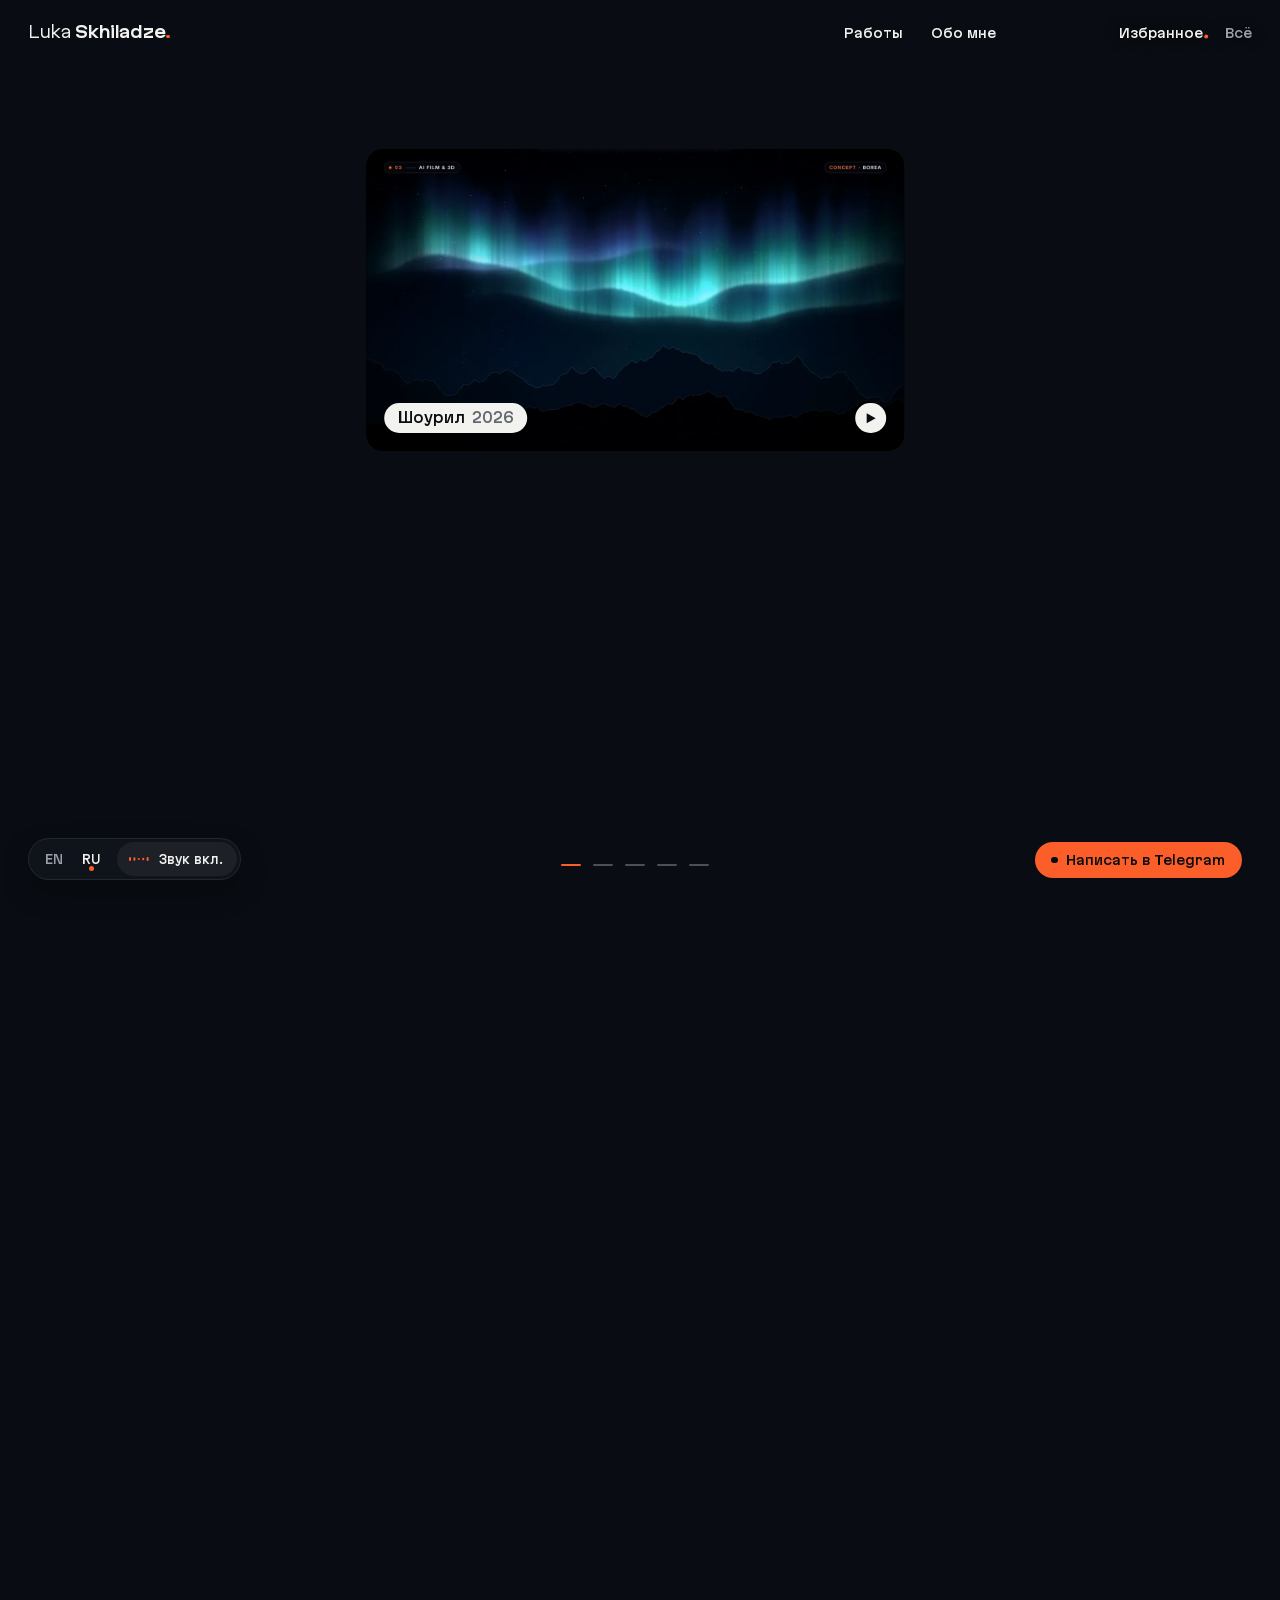
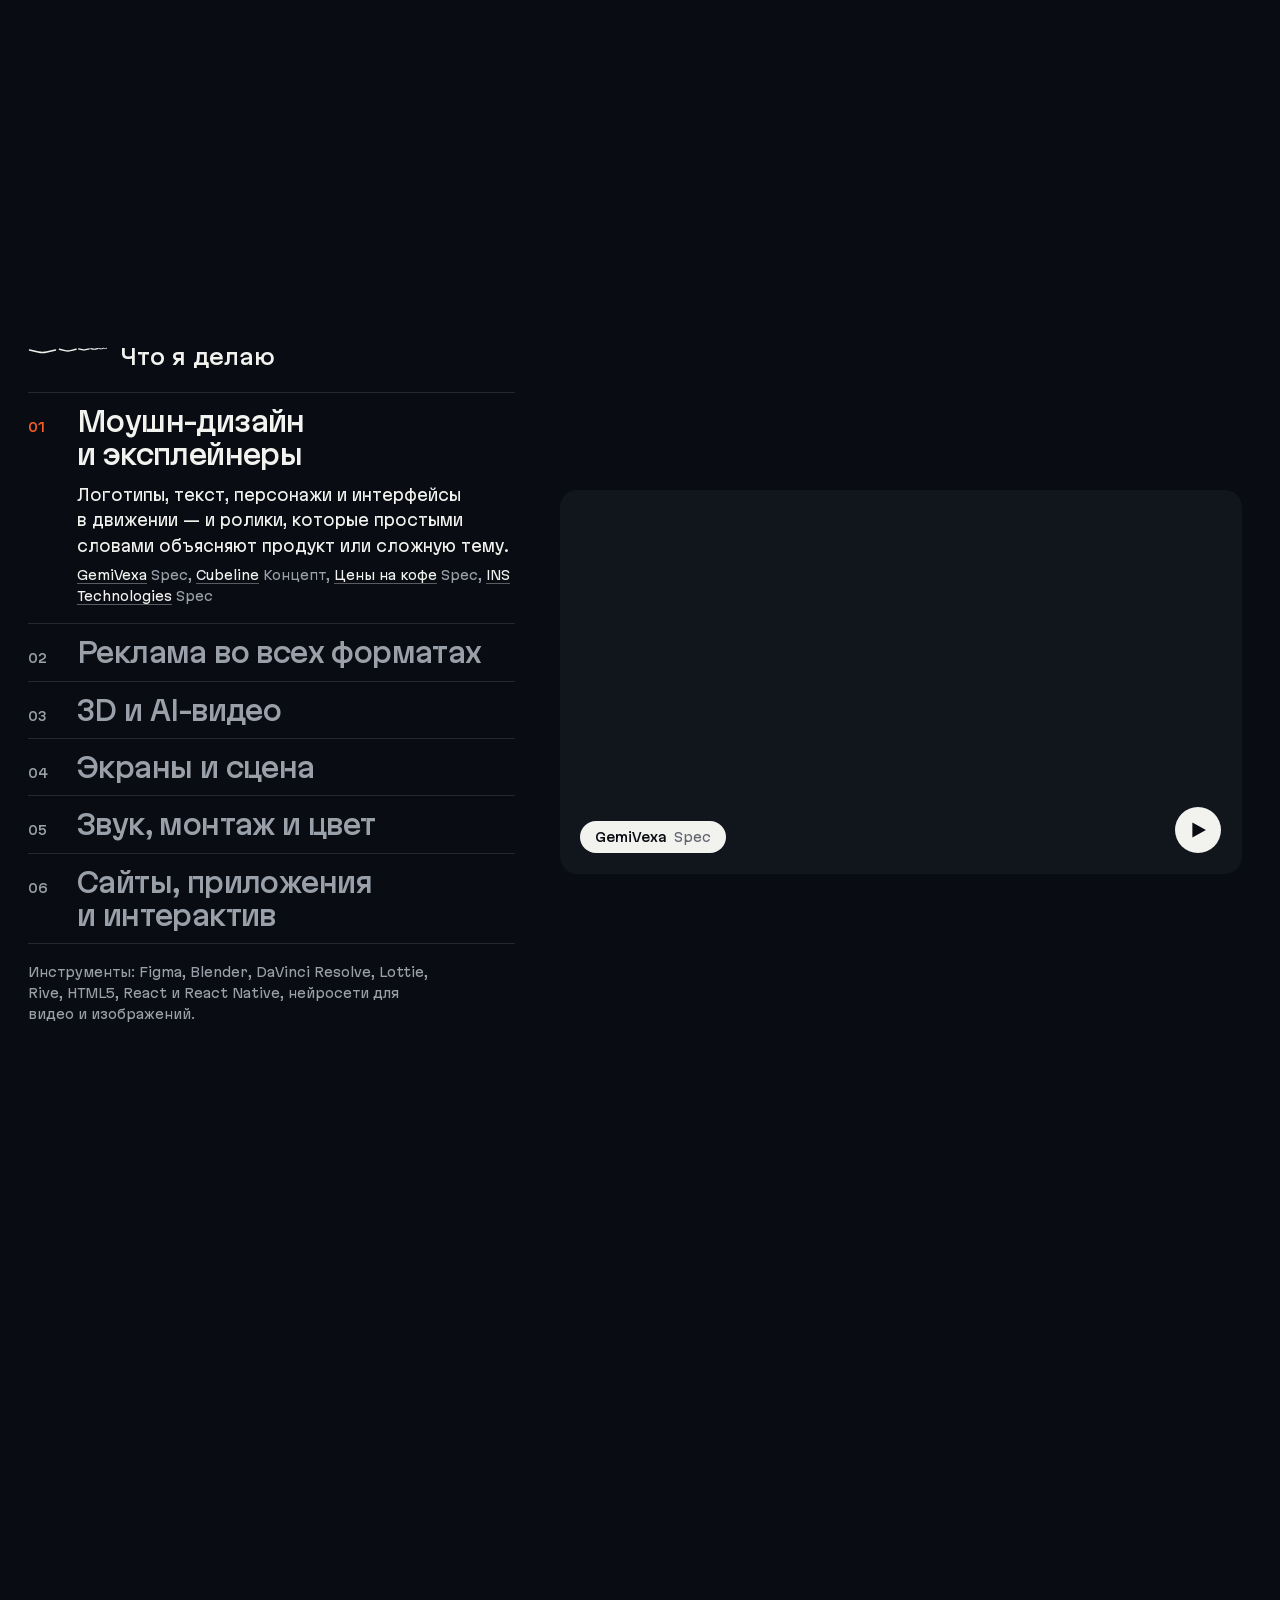
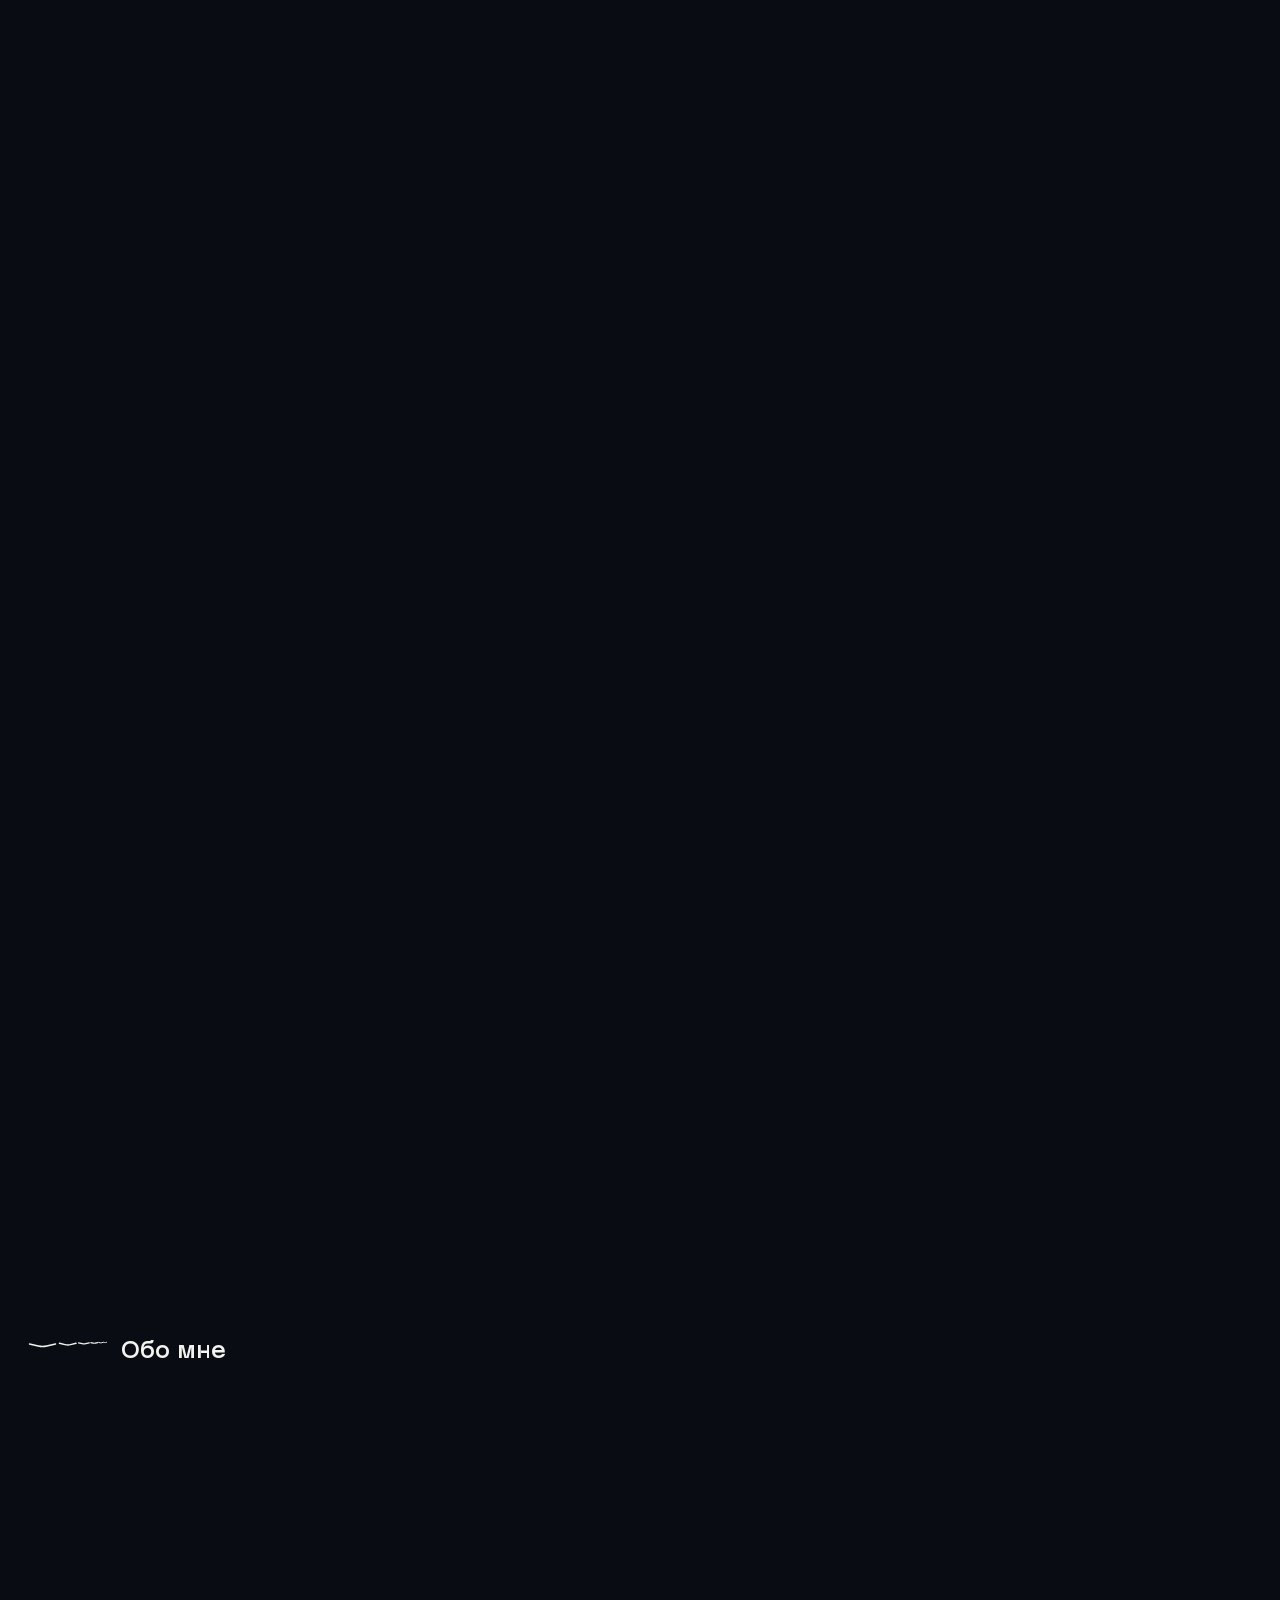
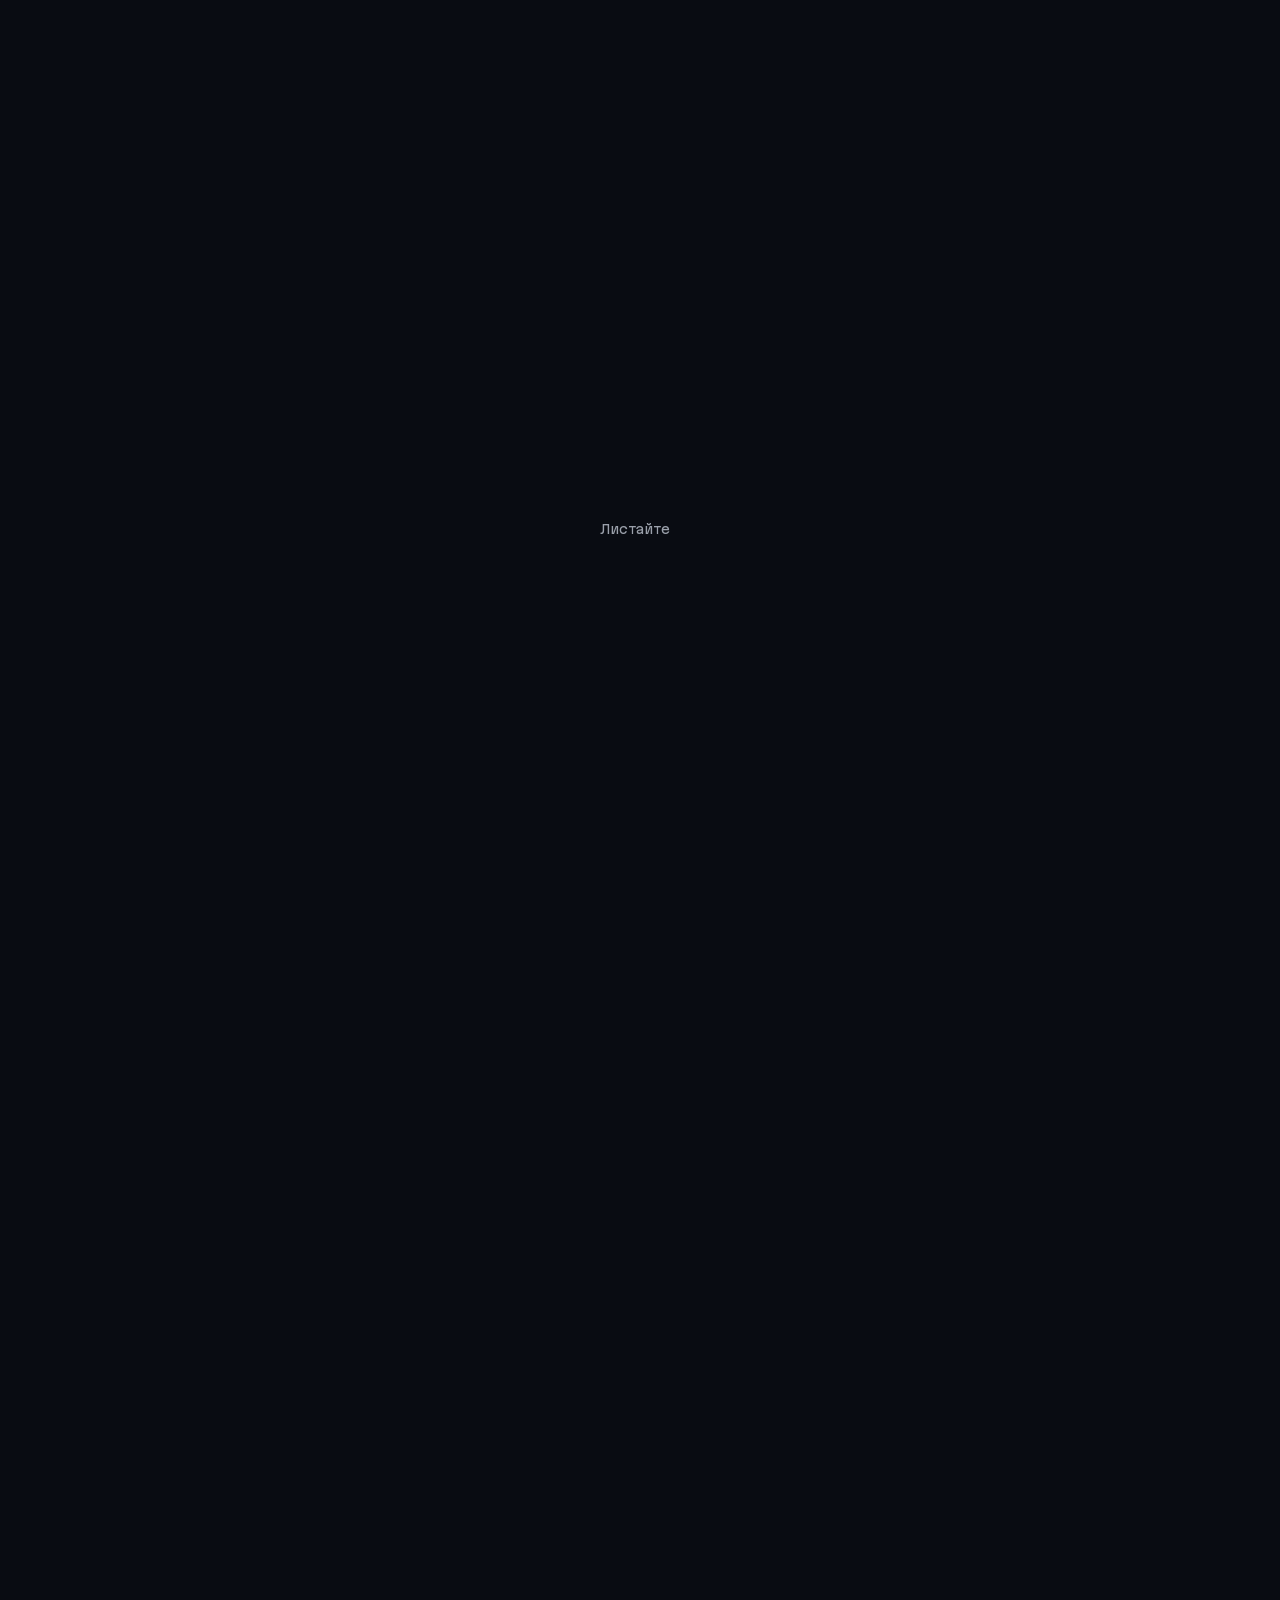
==== commit d0deacc1: "skhiladze.com: The hero panel on a phone is never left between two films (Luka, Oct 23, on his phone" ====
--- a/ru/index.html
+++ b/ru/index.html
@@ -1,5 +1,5 @@
 <!doctype html>
-<html lang="ru" class="no-js" data-base="../" data-av1="loop,film,teaser" data-av1-same="film/adreel film/bassface film/borea film/coffee film/cubeline film/fuse2d film/lamp film/onepoint film/theo loop/bassface-sm loop/borea loop/logicor loop/logicor-h-sm loop/stage-h loop/stage-h-sm loop/theo-sm teaser">
+<html lang="ru" class="no-js" data-base="../" data-av1="loop,film,teaser" data-av1-same="film/adreel film/bassface film/borea film/coffee film/cubeline film/onepoint film/theo loop/bassface-sm loop/borea loop/logicor loop/logicor-h-sm loop/stage-h loop/stage-h-sm loop/theo-sm teaser">
 <head>
 <meta charset="utf-8">
 <meta name="viewport" content="width=device-width, initial-scale=1, viewport-fit=cover">
@@ -21,9 +21,9 @@
 <meta property="og:image:height" content="630">
 <meta property="og:locale" content="ru_RU">
 <meta name="twitter:card" content="summary_large_image">
-<link rel="icon" href="../favicon.svg?v=3271329821" type="image/svg+xml">
-<link rel="icon" href="../favicon-32.png?v=3271329821" sizes="32x32" type="image/png">
-<link rel="apple-touch-icon" href="../apple-touch-icon.png?v=3271329821">
+<link rel="icon" href="../favicon.svg?v=2887473723" type="image/svg+xml">
+<link rel="icon" href="../favicon-32.png?v=2887473723" sizes="32x32" type="image/png">
+<link rel="apple-touch-icon" href="../apple-touch-icon.png?v=2887473723">
 <link rel="preload" href="../fonts/martian-display-lat.woff2" as="font" type="font/woff2" crossorigin>
 <link rel="preload" href="../fonts/martian-grotesk-lat.woff2" as="font" type="font/woff2" crossorigin>
 <link rel="preload" href="../fonts/martian-display-cyr.woff2" as="font" type="font/woff2" crossorigin>
@@ -34,8 +34,8 @@
 <link rel="preload" href="../media/dial.webp?v=605748b4" as="image" media="(min-width: 761px)">
 <link rel="preload" href="../media/dial-sm.webp?v=88027cfd" as="image" media="(max-width: 760px)">
 <link rel="preload" href="../media/cards-mask-ru-sm.webp?v=d1d1f223" as="image" media="(max-width: 760px)">
-<link rel="modulepreload" href="../assets/app.js?v=3271329821">
-<link rel="stylesheet" href="../assets/site.css?v=3271329821">
+<link rel="modulepreload" href="../assets/app.js?v=2887473723">
+<link rel="stylesheet" href="../assets/site.css?v=2887473723">
 <script>(function(d){d.classList.replace('no-js','js');var m=/[?&]still\b/.test(location.search);try{m=m||localStorage.getItem('skh-motion')==='0'}catch(e){}d.classList.add(m?'still':'is-intro');try{history.scrollRestoration='manual'}catch(e){}try{if(sessionStorage.getItem('skh-place'))d.classList.add('is-jump')}catch(e){}if(HTMLScriptElement.supports&&HTMLScriptElement.supports('speculationrules')){var s=d.ownerDocument.createElement('script');s.type='speculationrules';s.textContent="{\"prefetch\": [{\"where\": {\"selector_matches\": \"a[hreflang]:not([aria-current])\"}, \"eagerness\": \"moderate\"}]}";d.ownerDocument.head.appendChild(s)}})(document.documentElement)</script>
 <script type="application/ld+json">{"@context": "https://schema.org", "@type": "Person", "name": "Luka Skhiladze", "alternateName": "Лука Схиладзе", "jobTitle": "Motion designer and product engineer", "url": "https://skhiladze.com", "address": {"@type": "PostalAddress", "addressLocality": "Tbilisi", "addressCountry": "GE"}, "sameAs": ["https://vimeo.com/showcase/12429580", "https://www.linkedin.com/in/lukaskhiladze", "https://t.me/vaivuiskh", "https://github.com/akultange"]}</script>
 </head>
@@ -174,6 +174,6 @@
 <div class="cur" aria-hidden="true" data-watch="Смотреть" data-open="Открыть" data-type="Напишите" data-hold="Держите" data-held="Отпустите"><span class="cur__p"></span><span class="cur__r"></span><span class="cur__l"><svg class="cur__ic" viewBox="0 0 12 12" focusable="false"><path class="cur__i-play" d="M3.6 2.1V9.9L10 6Z"/><path class="cur__i-open" d="M3.5 8.5L8.5 3.5M4.6 3.5H8.5V7.4"/><path class="cur__i-hold" d="M4 2.6V9.4M8 2.6V9.4"/><path class="cur__i-type" d="M6 2.2V9.8"/></svg><span class="cur__t"></span></span></div>
 <aside class="fab-a" aria-label="Связь"><a class="fab" href="https://t.me/vaivuiskh" aria-label="Написать в Telegram"><span class="pt" aria-hidden="true"></span><span class="roll"><span>Telegram</span><span aria-hidden="true">Telegram</span></span></a></aside>
 <script type="application/json" id="strip-data">{"cards":[{"slug":"reel","kind":"film","loop":"media/teaser-sm.mp4"},{"slug":"brerdemon","kind":"film","loop":"media/loop/brerdemon-sm.mp4","hover":"media/loop/brerdemon-h-sm.mp4"},{"slug":"logicor","kind":"film","loop":"media/loop/logicor-sm.mp4","hover":"media/loop/logicor-h-sm.mp4"},{"slug":"coffee","kind":"film","loop":"media/loop/coffee-sm.mp4","hover":"media/loop/coffee-h-sm.mp4"},{"slug":"borea","kind":"film","loop":"media/loop/borea-sm.mp4","hover":"media/loop/borea-h-sm.mp4"}],"tiles":["reel","brerdemon","logicor","coffee","borea","stage","theo","fuse2d","gemivexa","onepoint","ins","campfire","ev","bassface","cubeline","cozzi","forseo"],"cols":4,"rows":5,"atlas":"media/cards-ru.webp?v=b0d1814d","atlasSm":"media/cards-ru-sm.webp?v=304b7bab","mask":"media/cards-mask-ru.webp?v=adab6310","maskSm":"media/cards-mask-ru-sm.webp?v=d1d1f223","atlasAv":"media/cards-ru.avif?v=69e3c66f","atlasSmAv":"media/cards-ru-sm.avif?v=a4f9bfae"}</script>
-<script type="module" src="../assets/app.js?v=3271329821"></script>
+<script type="module" src="../assets/app.js?v=2887473723"></script>
 </body>
 </html>
--- a/assets/site.css
+++ b/assets/site.css
@@ -1 +1 @@
-@font-face{font-family:Martian Display;font-style:normal;font-weight:300 700;font-display:swap;size-adjust:91%;src:url(../fonts/martian-display-lat.woff2) format("woff2");unicode-range:U+0020-007E,U+00A0-00FF,U+0131,U+0152-0153,U+02C6,U+02DA,U+02DC,U+2000-206F,U+20AC,U+2122,U+2190-2193,U+2212}@font-face{font-family:Martian Display;font-style:normal;font-weight:300 700;font-display:swap;size-adjust:91%;src:url(../fonts/martian-display-cyr.woff2) format("woff2");unicode-range:U+0400-045F,U+0490-0491,U+2116}@font-face{font-family:Martian Grotesk;font-style:normal;font-weight:300 700;font-display:swap;size-adjust:91%;src:url(../fonts/martian-grotesk-lat.woff2) format("woff2");unicode-range:U+0020-007E,U+00A0-00FF,U+0131,U+0152-0153,U+02C6,U+02DA,U+02DC,U+2000-206F,U+20AC,U+2122,U+2190-2193,U+2212}@font-face{font-family:Martian Grotesk;font-style:normal;font-weight:300 700;font-display:swap;size-adjust:91%;src:url(../fonts/martian-grotesk-cyr.woff2) format("woff2");unicode-range:U+0400-045F,U+0490-0491,U+2116}:root{--bg: #090c12;--bg-2: #11151c;--ink: #f2f2ef;--muted: #9aa0aa;--accent: #fb5e28;--accent-hi: #ff7a4d;--accent-ink: #090c12;--inv-bg: #f2f2ef;--inv-ink: #090c12;--inv-muted: #4d525b;--scrim: rgba(9, 12, 18, .64);--m: clamp(16px, 2.2vw, 32px);--g: clamp(12px, 1.4vw, 24px);--r: clamp(12px, 1.35vw, 22px);--clear: calc(80px + env(safe-area-inset-bottom, 0px)) ;--s-small: 14px;--s-body: clamp(16px, .15vw + 15.4px, 17px);--s-lead: clamp(20px, .9vw + 12px, 26px);--s-head: clamp(30px, 2.2vw + 14px, 46px);--s-display: clamp(58px, 9.4vw, 180px);--ease-out: cubic-bezier(.23, 1, .32, 1);--ease-io: cubic-bezier(.77, 0, .175, 1);--ease-soft: cubic-bezier(.33, 1, .68, 1);--t-press: .14s;--t-hover: .18s;--t-ui: .24s;--t-reveal: .8s;color-scheme:dark}*,*:before,*:after{box-sizing:border-box}html{background:var(--bg);color:var(--ink);-webkit-text-size-adjust:100%;text-size-adjust:100%;scrollbar-color:#3a3f48 var(--bg);scrollbar-width:thin;-webkit-tap-highlight-color:transparent}html.lenis,html.lenis body{height:auto}.lenis.lenis-smooth{scroll-behavior:auto!important}body{margin:0;background:var(--bg);color:var(--ink);font-family:Martian Grotesk,system-ui,-apple-system,Segoe UI,Roboto,sans-serif;font-size:var(--s-body);line-height:1.5;font-kerning:normal;text-rendering:optimizeLegibility;-webkit-font-smoothing:antialiased;-moz-osx-font-smoothing:grayscale}img,video,canvas,svg{display:block;max-width:100%}button,input{font:inherit;color:inherit}a{color:inherit;text-decoration:underline;text-decoration-thickness:.07em;text-underline-offset:.2em;text-decoration-color:#f2f2ef59;transition:text-decoration-color var(--t-hover) ease,color var(--t-hover) ease}p{margin:0;text-wrap:pretty}h1,h2,h3{margin:0;font-weight:inherit;text-wrap:balance}ul,ol{margin:0;padding:0}::selection{background:var(--accent);color:var(--accent-ink)}:focus-visible{outline:2px solid var(--accent);outline-offset:3px;border-radius:2px}html:not(.kb) :focus-visible:not(input,textarea,select){outline:none}html:not(.kb) .enter__go:focus-visible{box-shadow:none}.sr{position:absolute!important;width:1px;height:1px;overflow:hidden;clip:rect(0 0 0 0);clip-path:inset(50%);white-space:nowrap}.skip{position:fixed;z-index:100;left:var(--m);top:-80px;background:var(--ink);color:var(--bg);padding:10px 16px;border-radius:999px;text-decoration:none}.skip:focus{top:12px}@media(hover:hover)and (pointer:fine){a:hover{text-decoration-color:currentColor}}.pt{display:inline-block;width:.5em;height:.5em;border-radius:50%;background:var(--accent);flex:none}.pt--stop{width:.165em;height:.165em;margin-left:.035em;vertical-align:baseline}.name{font-family:Martian Display,Martian Grotesk,sans-serif;white-space:nowrap}.name__a{font-weight:300}.name__b{font-weight:700}.btn{display:inline-flex;align-items:center;gap:.6em;border:0;border-radius:999px;cursor:pointer;padding:.78em 1.2em;font:500 var(--s-small)/1 "Martian Grotesk",sans-serif;text-decoration:none;white-space:nowrap;transition:transform var(--t-press) var(--ease-out),background-color var(--t-hover) ease,color var(--t-hover) ease}.btn:active{transform:scale(.97)}.btn--tg{background:var(--accent);color:var(--accent-ink)}.roll{display:inline-grid;overflow:hidden;line-height:1.15;margin:-.08em 0}.roll>span{grid-area:1 / 1;transition:transform .38s var(--ease-io),opacity .22s ease}.roll>span+span{transform:translateY(105%);opacity:0}@media(hover:hover)and (pointer:fine){a:hover>.roll>span:first-child,a:focus-visible>.roll>span:first-child{transform:translateY(-105%);opacity:0}a:hover>.roll>span+span,a:focus-visible>.roll>span+span{transform:none;opacity:1}}.btn--tg .pt{background:var(--accent-ink);width:.45em;height:.45em}.btn--ink{background:var(--ink);color:var(--bg)}@media(hover:hover)and (pointer:fine){.btn--tg:hover{background:var(--accent-hi)}.btn--ink:hover{background:#fff}}.hero{position:relative;height:calc(var(--n, 10) * 56svh + 100svh);--gw: min(42vw, (100svh - 300px) * 1.45);--gh: calc(var(--gw) * .5625);--gr: calc(var(--gw) * .032);--gy: calc(var(--gh) * .62 + 12.5svh);--tabk: 1}.hero__pin{position:sticky;top:0;height:100svh;overflow:hidden}html.has-pager .hero__pin{touch-action:none;touch-action:pinch-zoom}.strip{position:absolute;inset:0;width:100%;height:100%;z-index:0;visibility:hidden}.strip.is-on{visibility:visible}.bar{position:absolute;z-index:6;top:0;left:0;right:0;display:flex;align-items:baseline;justify-content:space-between;gap:var(--g);padding:22px var(--m);font-size:var(--s-small);font-weight:500;line-height:1.2}.bar a{text-decoration:none}.bar__nav a,.bar__mark>a{display:inline-block;padding:5px 0;margin:-5px 0}.bar__mark{font-size:17px;letter-spacing:-.01em;white-space:nowrap}.bar__mark .pt--stop{width:.2em;height:.2em}.bar__nav{display:flex;gap:28px;margin-left:auto}.bar__half{display:flex;gap:28px}.bar__end{display:flex;gap:20px;align-items:baseline;margin-left:28px}.bar__sound,.bar__menu{background:none;border:0;padding:0;cursor:pointer;color:var(--muted);font-weight:500;font-size:var(--s-small)}.bar__sound[aria-pressed=true]{color:var(--ink)}.bar__sound[aria-pressed=true]:before{content:"";display:inline-block;width:7px;height:7px;border-radius:50%;background:var(--accent);margin-right:8px;vertical-align:1px}.bar__menu{display:none;position:relative;color:var(--ink);-webkit-tap-highlight-color:transparent;padding:10px 0 10px 12px;margin:-10px 0 -10px -12px}@media(hover:hover)and (pointer:fine){.bar a:hover,.bar__sound:hover{color:#fff}}.gate{position:absolute;z-index:2;left:50%;top:calc(var(--gy) - var(--gh) / 2);width:var(--gw);transform:translate(-50%)}.gate__frame{position:relative;aspect-ratio:16 / 9;background:#000;border-radius:var(--gr);isolation:isolate;cursor:pointer}.gate__v{position:absolute;inset:0;width:100%;height:100%;object-fit:cover;opacity:0;filter:grayscale(1) contrast(1.04);border-radius:var(--gr);transition:opacity .42s var(--ease-out),filter 1.1s var(--ease-soft)}.gate__v.is-on{opacity:1}.gate__still{position:absolute;inset:0;width:100%;height:100%;object-fit:cover;border-radius:var(--gr)}.gate__v.is-graded{filter:grayscale(0) contrast(1)}.gl-live .gate__frame{background:transparent}.gl-live .gate__v,.gl-live .gate__v.is-on{opacity:0;transition:none}.strip__vids{position:absolute;left:0;top:0;width:2px;height:2px;overflow:hidden;opacity:0;pointer-events:none}.strip__vids video{display:block;width:2px;height:2px}.gate__rows{position:absolute;z-index:2;left:calc(var(--gw) * .0332 * var(--tabk));right:calc(var(--gw) * .0332 * var(--tabk));bottom:calc(var(--gw) * .0332 * var(--tabk));height:calc(var(--gw) * .0566 * var(--tabk));font:500 calc(var(--gw) * .0293 * var(--tabk))/1 "Martian Grotesk",sans-serif;transition:opacity .26s var(--ease-out)}.gate__row{position:absolute;inset:0;display:flex;justify-content:space-between;align-items:stretch;gap:12px;opacity:0;visibility:hidden;transition:opacity .26s var(--ease-out),visibility 0s linear .26s}.gate__row.is-on{opacity:1;visibility:visible;transition-delay:0s}.is-moving .gate__rows{opacity:0;transition-duration:90ms}.gl-live .gate{pointer-events:none}.gl-live .gate__rows{opacity:0}.gl-live .gate__rows:focus-within{opacity:1;pointer-events:auto}.gate__tab,.gate__play{display:inline-flex;align-items:center;border-radius:999px;background:var(--ink);color:var(--bg);white-space:nowrap}.gate__tab{gap:calc(var(--gw) * .0137 * var(--tabk));padding:0 calc(var(--gw) * .0254 * var(--tabk))}.gate__tab b{font-weight:500}.gate__tab span{color:#62676f}.gate__play{text-decoration:none;overflow:hidden;transition:background-color var(--t-hover) ease,transform var(--t-press) var(--ease-out)}.gate__play:active{transform:scale(.96)}.gate__pl{max-width:0;opacity:0;padding-left:0;transition:max-width .42s var(--ease-out),opacity .22s ease,padding .42s var(--ease-out)}.gate__ic{width:calc(var(--gw) * .0566 * var(--tabk));height:100%;flex:none;fill:currentColor}.gate__play:is(:hover,:focus-visible) .gate__pl{max-width:16em;opacity:1;padding-left:calc(var(--gw) * .0254 * var(--tabk))}@media(hover:hover)and (pointer:fine){.gate__play:hover{background:#fff}}.dots{position:absolute;z-index:3;left:50%;bottom:22px;transform:translate(-50%);display:flex;gap:2px}.dots__arr{display:grid;place-items:center;flex:none;width:34px;height:34px;margin:0 12px;padding:0;border-radius:50%;border:1px solid color-mix(in srgb,var(--ink) 24%,transparent);background:none;color:var(--ink);cursor:pointer;transition:border-color var(--t-hover) ease,background-color var(--t-hover) ease,color var(--t-hover) ease,opacity var(--t-ui) ease,transform var(--t-press) var(--ease-out)}.dots__arr svg{width:14px;height:14px;fill:none;stroke:currentColor;stroke-width:1.6;stroke-linecap:round;stroke-linejoin:round;transition:transform var(--t-ui) var(--ease-out)}.dots__arr:active{transform:scale(.93)}.dots__arr[aria-disabled=true]{opacity:.3;cursor:default}.dots__arr:focus-visible{outline:1px solid color-mix(in srgb,var(--accent) 70%,transparent);outline-offset:3px}@media(hover:hover)and (pointer:fine){.dots__arr:not([aria-disabled=true]):hover{background:var(--ink);border-color:var(--ink);color:var(--bg)}.dots__arr--prev:not([aria-disabled=true]):hover svg{transform:translate(-1.5px)}.dots__arr--next:not([aria-disabled=true]):hover svg{transform:translate(1.5px)}}.dots__b{width:30px;height:26px;padding:0;border:0;background:none;cursor:pointer;position:relative}.dots__b:after{content:"";position:absolute;left:5px;right:5px;top:12px;height:2px;border-radius:1px;background:#4a505a;transform-origin:50% 50%;transition:background-color var(--t-hover) ease,transform var(--t-ui) var(--ease-out)}.dots__b[aria-current=true]:after{background:var(--accent)}@media(hover:hover)and (pointer:fine){.dots__b:hover:after{background:var(--muted)}.dots__b[aria-current=true]:hover:after{background:var(--accent)}}.hero__line{position:absolute;z-index:3;left:var(--m);bottom:28px;max-width:31ch;font-size:var(--s-small);font-weight:500;line-height:1.45}.hero__tg{position:absolute;z-index:3;right:var(--m);bottom:22px}.menu{position:fixed;z-index:60;inset:0;background:var(--bg);display:flex;flex-direction:column;justify-content:center;gap:44px;padding:88px var(--m) 104px;opacity:0;transition:opacity .2s var(--ease-out)}.menu.is-open{opacity:1}.menu[hidden]{display:none}.menu:focus{outline:none}.menu__top{position:absolute;top:0;left:0;right:0;display:flex;align-items:baseline;justify-content:space-between;padding:16px var(--m);font-size:var(--s-small);font-weight:500;line-height:1.2}.menu__mark{font-size:17px;letter-spacing:-.01em;white-space:nowrap;color:var(--ink);text-decoration:none}.menu__mark .pt--stop{width:.2em;height:.2em}.menu__x{position:relative;background:none;border:0;padding:0;color:var(--ink);font:inherit;cursor:pointer;-webkit-tap-highlight-color:transparent}.menu__x:before,.bar__menu:before{content:"";position:absolute;inset:-14px -16px}.menu__nav ol{list-style:none;margin:0;padding:0}.menu__nav a{display:flex;align-items:flex-start;gap:14px;padding:5px 0;text-decoration:none;color:var(--ink)}.menu__n{min-width:2ch;padding-top:.62em;font:500 12px/1 Martian Grotesk,sans-serif;font-variant-numeric:tabular-nums;letter-spacing:.02em;color:var(--muted)}.menu__w{font:300 clamp(40px,12.5vw,60px)/1.05 "Martian Display","Martian Grotesk",sans-serif;letter-spacing:-.035em}.menu__nav a:active .menu__w{color:var(--muted)}.menu__view{display:flex;align-items:baseline;gap:4px;padding-left:calc(2ch + 14px);font:500 17px/1 Martian Grotesk,sans-serif}.menu__k{margin-right:14px;font-size:12px;letter-spacing:.02em;color:var(--muted)}.menu__vb{position:relative;padding:10px 8px 10px 0;margin-right:12px;border:0;background:none;color:var(--muted);font:inherit;cursor:pointer}.menu__vb[aria-pressed=true]{color:var(--ink)}.menu__vb[aria-pressed=true]:after{content:"";position:absolute;right:2px;bottom:calc(10px + .14em);width:5px;height:5px;border-radius:50%;background:var(--accent)}.menu__vb:focus-visible{outline:1px solid color-mix(in srgb,var(--accent) 70%,transparent);outline-offset:2px}.menu li,.menu__view{opacity:0;transform:translateY(16px);transition:opacity .36s var(--ease-out),transform .52s var(--ease-out)}.menu.is-open li,.menu.is-open .menu__view{opacity:1;transform:none}.menu.is-open li:nth-child(2){transition-delay:40ms}.menu.is-open li:nth-child(3){transition-delay:80ms}.menu.is-open li:nth-child(4){transition-delay:.12s}.menu.is-open .menu__view{transition-delay:.17s}.index{position:relative;padding:150px var(--m) 140px}.index__h{position:sticky;top:0;z-index:2;background:var(--bg);padding:14px 0 12px;margin-top:56px;font-size:var(--s-lead);font-weight:500;line-height:1.5}.index__h:first-child{margin-top:0}.index__list{list-style:none}.row{display:grid;grid-template-columns:30% 1fr 14% 4ch;gap:var(--g);align-items:baseline;text-decoration:none;font-size:var(--s-lead);line-height:1.5;padding:2px 0;color:var(--ink)}.row__w,.row__l,.row__n{color:var(--muted);transition:color var(--t-hover) ease}.row__n{text-align:right;font-variant-numeric:tabular-nums;min-width:3ch}.arrow{display:inline-block;width:.62em;height:.62em;vertical-align:.02em}@media(hover:hover)and (pointer:fine){.row:hover .row__w,.row:hover .row__l,.row:hover .row__n{color:var(--ink)}}.index__note{margin-top:56px;max-width:62ch;color:var(--muted);font-size:var(--s-small)}.preview{position:fixed;z-index:30;left:0;top:0;width:300px;aspect-ratio:16 / 9;pointer-events:none;opacity:0;transition:opacity .2s ease;will-change:transform;border-radius:calc(var(--r) * .7);overflow:hidden}.preview.is-on{opacity:1}.preview.is-worn{overflow:visible}.preview img{width:100%;height:100%;object-fit:cover;filter:grayscale(1);transition:filter .7s var(--ease-soft)}.preview.is-graded img{filter:grayscale(0)}.preview__v{position:absolute;inset:0;width:100%;height:100%;object-fit:cover;opacity:0;transition:opacity .22s ease}.preview.is-video .preview__v{opacity:1}:root{--vtile: url("data:image/svg+xml,%3Csvg xmlns='http://www.w3.org/2000/svg' viewBox='0 0 22 16'%3E%3Cpath d='M6 5.2l3.6 4.3q1.4 1.6 2.8 0L16 5.2' fill='none' stroke='%23f2f2ef' stroke-opacity='.2' stroke-width='1.3' stroke-linecap='round' stroke-linejoin='round'/%3E%3C/svg%3E")}.make{position:relative}.make__scene{height:calc(var(--k, 6) * 62svh + 100svh)}.make__pin{position:sticky;top:0;height:100svh;display:grid;grid-template-columns:minmax(0,5fr) minmax(0,7fr);gap:calc(var(--g) * 2.5);align-items:center;padding:64px var(--m) 40px}.make__side{display:flex;flex-direction:column;min-width:0}.make__h{font-size:var(--s-lead);font-weight:500;line-height:1.5;margin-bottom:18px}.make__list{list-style:none;counter-reset:none}.make__item{border-top:1px solid rgba(242,242,239,.12)}.make__item:last-child{border-bottom:1px solid rgba(242,242,239,.12)}.make__b{display:flex;align-items:baseline;gap:18px;width:100%;padding:12px 0 11px;border:0;background:none;color:var(--muted);font:inherit;font-size:clamp(22px,1.7vw + 8px,38px);font-weight:500;letter-spacing:-.02em;line-height:1.12;text-align:left;cursor:pointer;transition:color var(--t-ui) ease}.make__n{flex:none;width:2.2em;font-family:Martian Grotesk,sans-serif;font-size:var(--s-small);font-weight:500;letter-spacing:0;font-variant-numeric:tabular-nums;color:var(--muted)}.make__item.is-on .make__b{color:var(--ink)}.make__item.is-on .make__n{color:var(--accent)}@media(hover:hover)and (pointer:fine){.make__b:hover{color:var(--ink)}}.make__more{display:grid;grid-template-rows:0fr;transition:grid-template-rows .52s var(--ease-out)}.make__more>div{overflow:hidden;padding-left:calc(2.2 * var(--s-small) + 18px)}.make__item.is-on .make__more{grid-template-rows:1fr}.make__s{max-width:46ch;color:var(--ink)}.make__ex{margin:6px 0 16px;font-size:var(--s-small);color:var(--muted)}.make__ex a{color:var(--ink);padding-block:4px}.make__lab{color:var(--muted);white-space:nowrap}.make__tools{margin-top:18px;max-width:60ch;font-size:var(--s-small);color:var(--muted)}@media(min-width:761px)and (min-height:541px)and (max-height:820px){.make__pin{padding-bottom:var(--clear)}.make__b{font-size:clamp(20px,3.6svh + 2px,34px);padding:9px 0 8px}}.make__frame{position:relative;aspect-ratio:16 / 9;border-radius:var(--r);overflow:hidden;background:var(--bg-2);isolation:isolate}.make__field{position:absolute;inset:0;width:100%;height:100%;display:block}.make__win{position:absolute;inset:0;display:block;opacity:0;pointer-events:none;text-decoration:none;transition:opacity .32s ease}.make__win.is-on{opacity:1;pointer-events:auto;cursor:pointer}.make__v{position:absolute;inset:0;width:100%;height:100%;object-fit:cover;opacity:0}.no-field .make__v{opacity:1}.make__tab{position:absolute;left:clamp(12px,1.6vw,24px);bottom:clamp(12px,1.6vw,24px);display:inline-flex;gap:.5em;align-items:baseline;padding:.55em 1.05em;border-radius:999px;background:var(--ink);color:var(--bg);font-size:var(--s-small);line-height:1.2;white-space:nowrap}.make__tab b{font-weight:500}.make__tab span{color:#62676f}.make__go{position:absolute;right:clamp(12px,1.6vw,24px);bottom:clamp(12px,1.6vw,24px);width:46px;height:46px;border-radius:50%;background:var(--ink);color:var(--bg);display:grid;place-items:center;transition:transform var(--t-ui) var(--ease-out)}.make__ic{width:100%;height:100%;fill:currentColor}@media(hover:hover)and (pointer:fine){.make__win:hover .make__go{transform:scale(1.08)}}.make__win:active .make__go{transform:scale(.96)}.make__mw{display:none}@media(max-width:760px),(max-height:540px){.make__scene{height:auto}.make__pin{position:relative;height:auto;display:block;padding:104px var(--m) 84px}.make__h{margin-bottom:14px}.make__frame{display:none}.make__more,.make__item.is-on .make__more{grid-template-rows:1fr;transition:none}.make__more>div{padding-left:0;padding-bottom:30px}.make__b{color:var(--ink);cursor:default;font-size:24px;padding:22px 0 16px;gap:14px}.make__n{width:auto;color:var(--muted);transition:color var(--t-ui) ease}.make__item.is-on .make__n{color:var(--accent)}.make__mw{display:block;position:relative;aspect-ratio:16 / 9;border-radius:var(--r);overflow:hidden;isolation:isolate;text-decoration:none;background:var(--bg-2) var(--vtile) repeat center / 22px 16px}.make__mw .make__v{opacity:1;clip-path:circle(0% at 50% 50%);transition:clip-path 1.1s var(--ease-out)}.make__mw.is-in .make__v{clip-path:circle(75% at 50% 50%)}.make__mw .make__tab{left:12px;bottom:12px}.make__mw .make__go{right:12px;bottom:12px;width:40px;height:40px}.make__s{margin-top:16px;font-size:16px;line-height:1.5}.make__ex{margin:8px 0 0}.make__item:last-child{border-bottom:0}.make__tools{display:block;margin-top:8px}}.led{position:absolute;inset:0;width:100%;height:100%}.kf{letter-spacing:.045em}.op{position:relative}.op-track{position:relative;height:900vh}.op-stage{position:sticky;top:0;height:100vh;height:100svh;overflow:hidden;background:var(--bg);--k: 1}.op-stage>canvas{position:absolute;inset:0;width:100%;height:100%;max-width:none}.op-stage>canvas.op-line.is-up{z-index:4}.op-field{opacity:0}.op-planes{position:absolute;inset:0;pointer-events:none}.op-fade{position:absolute;inset:0;pointer-events:none;background:linear-gradient(var(--bg) 0,rgba(9,12,18,.9) 70px,rgba(9,12,18,0) 150px),linear-gradient(0deg,var(--bg) 0,rgba(9,12,18,0) 110px)}.op-end{position:absolute;left:0;bottom:0;width:1px;height:100vh;height:100svh;pointer-events:none}.op-head{position:absolute;z-index:3;left:calc(var(--m) + env(safe-area-inset-left,0px));top:64px;pointer-events:none}.op-h{font-size:var(--s-lead);font-weight:500;line-height:1.5}.op-chap{display:flex;gap:14px;align-items:baseline;min-height:1.5em;margin-top:4px;font-size:var(--s-small);font-weight:500}.op-n{font-variant-numeric:tabular-nums;color:var(--accent)}.js .op-h .flock circle{transition:transform .42s var(--ease-out)}.js .op-head.is-away .flock circle,.js .op-head.is-away .flock.is-on circle{opacity:0;transition:none}.op-year{position:absolute;z-index:3;right:calc(var(--m) + env(safe-area-inset-right,0px));top:66px;pointer-events:none;font:600 clamp(30px,1.6vw + 18px,46px)/1 "Martian Display","Martian Grotesk",sans-serif;letter-spacing:-.02em;font-variant-numeric:tabular-nums}.op-hint{position:absolute;z-index:3;left:50%;bottom:calc(28px + env(safe-area-inset-bottom,0px));transform:translate(-50%);font-size:var(--s-small);color:var(--muted);pointer-events:none}.op-pl{position:absolute;left:0;top:0;transform-origin:0 0;padding:calc(14px * var(--k)) calc(15px * var(--k));display:grid;gap:calc(6px * var(--k));align-content:start;overflow:hidden;opacity:0;visibility:hidden;will-change:transform,opacity}.op-yr{font-size:max(11px,calc(11.5px * var(--k)));font-weight:500;letter-spacing:.01em;color:var(--muted);font-variant-numeric:tabular-nums}.op-tt{font:600 calc(17px * var(--k))/1.12 "Martian Display","Martian Grotesk",sans-serif;letter-spacing:-.015em;text-wrap:balance}.op-bd{font-size:max(12px,calc(12.5px * var(--k)));line-height:1.42;color:var(--muted);text-wrap:pretty}.op-bd:empty{display:none}.op-board{display:grid;gap:calc(6px * var(--k));margin-top:calc(5px * var(--k))}.op-board>div{display:grid;grid-template-columns:max(54px,calc(54px * var(--k))) minmax(0,1fr);align-items:center;gap:8px;font-size:max(10px,calc(10px * var(--k)));font-weight:500;color:var(--muted)}.op-board i{position:relative;height:3px;border-radius:3px;background:#f2f2ef1a}.op-board i:after{content:"";position:absolute;inset:0 auto 0 0;width:calc(var(--v, 0) * 100%);border-radius:3px;background:var(--ink)}.op-board .op-half i:after{background:#f2f2ef66}.op-board .op-half i:before{content:"";position:absolute;z-index:1;left:50%;top:-3px;width:9px;height:9px;margin-left:-4.5px;border-radius:50%;background:var(--accent);box-shadow:0 0 10px #fb5e28b3;opacity:var(--f, 0)}.op-pl-col{grid-template-columns:minmax(0,1fr) auto;grid-template-rows:minmax(0,1fr);align-content:stretch;column-gap:calc(12px * var(--k))}.op-txt{display:grid;gap:calc(6px * var(--k));align-content:start;min-width:0}.op-pic{position:relative;height:100%;width:auto;aspect-ratio:4 / 5;border-radius:calc(var(--r) * .7);overflow:hidden;background:#000}.op-pic img{position:absolute;inset:0;width:100%;height:100%;max-width:none;object-fit:cover}.op-log{filter:grayscale(.55) contrast(.58) brightness(1.22)}.op-gr{clip-path:inset(0 calc(100% - var(--w, 0%)) 0 0);filter:contrast(1.06) saturate(1.06)}.op-wl{position:absolute;top:0;bottom:0;left:var(--w, 0%);width:1px;background:var(--ink);box-shadow:0 0 8px #f2f2efb3}.op-lb{position:absolute;bottom:7px;padding:3px 7px;border-radius:999px;background:#0506089e;font-size:max(10px,calc(9px * var(--k)));font-weight:500;letter-spacing:.06em;text-transform:uppercase}.op-lb--a{left:7px}.op-lb--b{right:7px}.op-pl-bau{background-image:linear-gradient(rgba(242,242,239,.045) 1px,transparent 1px),linear-gradient(90deg,rgba(242,242,239,.045) 1px,transparent 1px);background-size:calc(22px * var(--k)) calc(22px * var(--k))}.op-pl-bau>:not(.op-bzw){position:relative;z-index:1;max-width:58%}.op-pl-bau>.op-tt{max-width:66%}.op-ru{margin-top:calc(6px * var(--k));font:600 calc(24px * var(--k))/1 "Martian Display","Martian Grotesk",sans-serif;letter-spacing:-.02em}.op-city{font-size:max(12px,calc(13px * var(--k)));color:var(--muted)}.op-bzw{position:absolute;inset:0;overflow:hidden;pointer-events:none}.op-bz{position:absolute;left:76%;bottom:calc(9px * var(--k));height:calc(100% - 20px * var(--k));width:auto;max-width:none;aspect-ratio:400 / 215;transform:translate(-50%);overflow:visible;fill:none;stroke:#f2f2efc7;stroke-width:1.35;stroke-linecap:round;stroke-linejoin:round;stroke-dasharray:1 1;stroke-dashoffset:1;-webkit-mask-image:linear-gradient(90deg,transparent 14%,#000 31%);mask-image:linear-gradient(90deg,transparent 14%,#000 31%)}.op-bz path{visibility:hidden}.op-bz .bz-win{stroke-width:1.15;opacity:.85}.op-pipe{position:relative;display:grid;grid-template-columns:repeat(4,minmax(0,1fr));margin-top:calc(12px * var(--k));padding-top:calc(14px * var(--k));font-size:max(10px,calc(9.5px * var(--k)));font-weight:500;color:#f2f2ef61}.op-pipe:before,.op-pipe:after{content:"";position:absolute;left:12.5%;top:calc(3px * var(--k));width:75%;height:1px;background:#f2f2ef24}.op-pipe:after{width:calc(75% * var(--v, 0));background:var(--ink)}.op-pipe span{position:relative;text-align:center;white-space:nowrap;transition:color .25s ease}.op-pipe span:before{content:"";position:absolute;left:50%;top:calc(-13.5px * var(--k));width:calc(5px * var(--k));height:calc(5px * var(--k));margin-left:calc(-2.5px * var(--k));border-radius:50%;background:#2b3039;transition:background-color .25s ease}.op-pipe span.on{color:var(--ink)}.op-pipe span.on:before{background:var(--ink)}.op-pipe b{position:absolute;left:calc(12.5% + 75% * var(--v, 0));top:calc(3.5px * var(--k));width:calc(8px * var(--k));height:calc(8px * var(--k));margin:calc(-4px * var(--k)) 0 0 calc(-4px * var(--k));border-radius:50%;background:var(--accent);box-shadow:0 0 10px #fb5e28cc}.op-st{justify-self:start;display:inline-flex;align-items:center;gap:calc(7px * var(--k));margin-top:calc(8px * var(--k));padding:calc(5px * var(--k)) calc(10px * var(--k));border-radius:999px;background:#f2f2ef12;font-size:max(10px,calc(10px * var(--k)));font-weight:500;white-space:nowrap}.op-st i{flex:none;width:calc(6px * var(--k));height:calc(6px * var(--k));border-radius:50%;background:#e9b44c}.op-s0 i{background:var(--muted)}.op-s3 i{background:#46c978;box-shadow:0 0 9px #46c978d9}.op-media{position:relative;width:100%;aspect-ratio:16 / 9;margin-top:calc(6px * var(--k));border-radius:calc(var(--r) * .7);overflow:hidden;background:#000}.op-media img{position:absolute;inset:0;width:100%;height:100%;max-width:none;object-fit:cover}.op-tab{position:absolute;left:calc(8px * var(--k));bottom:calc(8px * var(--k));display:inline-flex;align-items:center;height:max(22px,calc(22px * var(--k)));padding:0 calc(10px * var(--k));border-radius:999px;background:var(--ink);color:var(--bg);font-size:max(10.5px,calc(10.5px * var(--k)));white-space:nowrap}.op-tab b{font-weight:500}.op-tab span{color:#62676f;white-space:pre}.op-cnt{position:absolute;right:calc(9px * var(--k));bottom:calc(10px * var(--k));font-size:max(10px,calc(10px * var(--k)));font-weight:500;font-variant-numeric:tabular-nums;text-shadow:0 1px 8px rgba(5,6,9,.9)}.op-stage.is-vn .op-pl-col{grid-template-columns:minmax(0,1fr) 36%}.op-stage.is-vn .op-pic{height:auto;width:100%;align-self:start}.op-stage.is-vn .op-bz{left:79%;height:calc(84% - 20px * var(--k))}.op-stage.is-vn .op-lb{display:none}.op-final{position:absolute;z-index:4;left:50%;top:60%;width:min(760px,calc(100% - 2 * var(--m)));transform:translate(-50%);display:grid;grid-template-columns:minmax(0,1fr);justify-items:center;gap:18px;text-align:center;opacity:0;visibility:hidden}.op.no-gl .op-final{width:min(1180px,calc(100% - 2 * var(--m)))}.op-word{display:none;margin-bottom:6px;font:700 clamp(38px,7.4vw,120px)/1 "Martian Display","Martian Grotesk",sans-serif;letter-spacing:-.03em;white-space:nowrap}.op-w-a{color:#8a9099}.op.no-gl .op-word{display:block}.op-copy{max-width:58ch;font-size:clamp(16px,.3vw + 14.5px,19px);line-height:1.5;text-wrap:balance}.op-facts{display:flex;flex-wrap:wrap;justify-content:center;gap:8px 28px;margin:0;font-size:var(--s-small)}.op-facts>div{display:flex;gap:8px}.op-facts dt{color:var(--muted)}.op-facts dd{margin:0}.op-cta{display:flex;flex-wrap:wrap;justify-content:center;align-items:center;gap:12px 26px;margin-top:2px;font-size:var(--s-small)}.op-cl{display:inline-flex;flex-wrap:wrap;justify-content:center;gap:8px 22px;color:var(--muted)}.op-cl a{color:var(--ink);display:inline-block;padding:4px 0;margin:-4px 0}.op-last{display:flex;flex-wrap:wrap;justify-content:center;align-items:center;gap:6px 26px;font-size:13px;color:var(--muted)}.op-again{display:inline-flex;align-items:center;gap:7px;padding:8px 2px;border:0;background:none;color:var(--muted);font:500 13px/1 Martian Grotesk,sans-serif;cursor:pointer;-webkit-tap-highlight-color:transparent;transition:color .16s ease,transform var(--t-press) var(--ease-out)}.op-again:active{transform:scale(.97)}.mo{position:relative;display:inline-block;flex:none;width:14px;height:14px}.mo__arm{position:absolute;left:50%;top:.5px;width:1.5px;height:8.5px;margin-left:-.75px;border-radius:1px;background:currentColor;transform-origin:50% 0}.mo__arm:before{content:"";position:absolute;left:50%;top:-1px;width:3px;height:3px;margin-left:-1.5px;border-radius:50%;background:currentColor}.mo__arm:after{content:"";position:absolute;left:50%;top:100%;width:5.5px;height:5.5px;margin:-1.5px 0 0 -2.75px;border-radius:50%;background:currentColor;transition:background-color .24s ease}.motion-sw.is-on .mo__arm:after{background:var(--accent)}html:not(.still) .mo__off,.still .mo__on{display:none}.skip--motion{display:inline-flex;align-items:center;gap:9px;border:0;font:inherit;cursor:pointer}.op-again__ic{flex:none;width:13px;height:13px;fill:none;stroke:currentColor;stroke-width:2;stroke-linecap:round;stroke-linejoin:round;transition:transform .52s var(--ease-out)}@media(hover:hover)and (pointer:fine){.op-again:hover{color:var(--ink)}.op-again:hover .op-again__ic{transform:rotate(-200deg)}}.op-stop{position:absolute;z-index:4;border-radius:50%;cursor:pointer;visibility:hidden;-webkit-tap-highlight-color:transparent}.op-stage.is-final .op-stop{visibility:visible}.op-rotate{display:none;position:absolute;inset:0;z-index:5;place-items:center;align-content:center;gap:16px;margin:0;padding-inline:max(24px,env(safe-area-inset-left,0px)) max(24px,env(safe-area-inset-right,0px));text-align:center;background:var(--bg);font-size:var(--s-small);color:var(--muted)}.op-stage.is-tiny .op-rotate{display:grid}.op-rot-i{position:relative;width:20px;height:34px;border:1.5px solid var(--ink);border-radius:5px;animation:op-rot 2.6s var(--ease-out) infinite}.op-rot-i:after{content:"";position:absolute;left:50%;bottom:3px;width:4px;height:4px;margin-left:-2px;border-radius:50%;background:var(--accent)}@keyframes op-rot{0%,25%{transform:rotate(-90deg)}55%,to{transform:rotate(0)}}@media(max-width:760px){.op-track{height:800vh}.op-head{top:52px}.op-fade{background:linear-gradient(var(--bg) 0,var(--bg) 102px,rgba(9,12,18,0) 122px),linear-gradient(0deg,var(--bg) 0,rgba(9,12,18,0) 110px)}.op-year{top:54px;font-size:26px}.op-chap{gap:10px;font-size:13px}.op-final{gap:14px}.op-copy{font-size:15px}.op-facts{gap:4px 18px;font-size:13px}.op-hint{bottom:calc(var(--clear) + 6px)}}.fab{position:fixed;z-index:40;right:calc(var(--m) + env(safe-area-inset-right,0px));bottom:calc(20px + env(safe-area-inset-bottom,0px));display:inline-flex;align-items:center;gap:9px;padding:11px 15px 11px 13px;border-radius:999px;background:var(--accent);color:var(--accent-ink);text-decoration:none;font:500 var(--s-small)/1 "Martian Grotesk",sans-serif;opacity:0;transform:translateY(12px);pointer-events:none;transition:opacity var(--t-ui) var(--ease-out),transform var(--t-ui) var(--ease-out),background-color var(--t-hover) ease}.fab .pt{width:7px;height:7px;background:var(--accent-ink)}.fab.is-on{opacity:1;transform:none;pointer-events:auto}.fab:active{transform:scale(.97)}@media(hover:hover)and (pointer:fine){.fab:hover{background:var(--accent-hi)}}.viewer{border:0;padding:0;margin:0;width:100vw;height:100svh;max-width:none;max-height:none;background:transparent;color:var(--ink);overflow:hidden}.viewer::backdrop{background:#05060985;-webkit-backdrop-filter:blur(4px);backdrop-filter:blur(4px)}.viewer[open]::backdrop{animation:viewer-dim .38s ease both}.viewer.is-landing::backdrop{animation:viewer-undim .3s ease both}.viewer.is-closing::backdrop{animation:viewer-undim .17s ease both}@keyframes viewer-dim{0%{background-color:#05060900;-webkit-backdrop-filter:blur(0);backdrop-filter:blur(0)}}@keyframes viewer-undim{to{background-color:#05060900;-webkit-backdrop-filter:blur(0);backdrop-filter:blur(0)}}.viewer[open] .viewer__in{animation:viewer-in .32s var(--ease-out)}.viewer.is-closing .viewer__in{animation:viewer-out .18s var(--ease-out) forwards}@keyframes viewer-in{0%{opacity:0;transform:scale(.97)}}@keyframes viewer-out{to{opacity:0;transform:scale(.985)}}.viewer.is-fly .viewer__in{animation:none}.viewer.is-fly .viewer__meta,.viewer.is-fly .viewer__x{animation:viewer-meta .42s var(--ease-out) .24s both}.viewer.is-landing .viewer__meta,.viewer.is-landing .viewer__x{opacity:0;transition:opacity .12s ease}@keyframes viewer-meta{0%{opacity:0;transform:translateY(8px)}}.viewer__in{position:relative;height:100%;display:grid;grid-template-rows:1fr auto;place-items:center;gap:18px;padding:72px var(--m) 28px}.viewer__frame{width:min(100%,(100svh - 200px) * 16 / 9);aspect-ratio:16 / 9;background:#000;border-radius:var(--r);overflow:hidden}.viewer__frame.is-tall{width:min(100%,(100svh - 200px) * 9 / 16);aspect-ratio:9 / 16}.viewer__frame video,.viewer__frame iframe{width:100%;height:100%;border:0;background:#000}.viewer__off{width:100%;height:100%;display:grid;place-content:center;justify-items:center;gap:14px;padding:24px;text-align:center;background:var(--bg-2) var(--vtile) repeat center / 22px 16px}.viewer__off-t{font-size:var(--s-lead);font-weight:500;line-height:1.2}.viewer__off-go{display:inline-flex;align-items:center;gap:.55em;padding:.7em 1.2em;border-radius:999px;background:var(--ink);color:var(--bg);font-size:var(--s-small);font-weight:500;text-decoration:none;transition:transform var(--t-ui) var(--ease-out)}.viewer__off-go svg{width:.9em;height:.9em}.viewer__off-go:active{transform:scale(.97)}.viewer__meta{width:min(100%,(100svh - 200px) * 16 / 9);text-shadow:0 1px 14px rgba(5,6,9,.8);display:grid;grid-template-columns:auto 1fr auto;gap:18px;align-items:baseline;font-size:var(--s-small)}.viewer__label,.viewer__w{color:var(--muted)}.viewer__t{font-weight:500}.viewer__meta p{display:inline}.viewer__x{position:absolute;top:20px;right:var(--m)}.nf{min-height:100svh;display:grid;place-items:center}.nf__in{text-align:center;padding:var(--m)}.nf__p{font-size:clamp(44px,7vw,110px);line-height:1;letter-spacing:-.035em}.nf__h{margin-top:28px;font-size:var(--s-lead);font-weight:400}.nf__l{margin-top:18px;display:flex;gap:22px;justify-content:center}.flock{display:inline-block;width:3.4em;height:.9em;margin-right:.55em;vertical-align:-.12em}.flock svg{display:block;width:100%;height:100%;overflow:visible}.flock path{fill:none;stroke:currentColor;stroke-width:1.4;stroke-linecap:round;stroke-linejoin:round;vector-effect:non-scaling-stroke;transform-origin:50% 18%;transform-box:fill-box}.flock circle{fill:var(--accent);transform-box:fill-box;transform-origin:50% 50%}.flock path:nth-child(1){stroke-width:1.5}.flock path:nth-child(3){stroke-width:1.3}.flock path:nth-child(4){stroke-width:1.15}.flock path:nth-child(5){stroke-width:1}.flock path:nth-child(6){stroke-width:.9}.js .flock path{transform:scaleY(.2);transition:transform .7s var(--ease-out)}.js .flock path:nth-child(2){transition-delay:60ms}.js .flock path:nth-child(3){transition-delay:.12s}.js .flock path:nth-child(4){transition-delay:.18s}.js .flock path:nth-child(5){transition-delay:.24s}.js .flock path:nth-child(6){transition-delay:.3s}.js .flock path:nth-child(7){transition-delay:.36s}.js .flock circle{transform:translateY(-7px) scale(.6);opacity:0;transition:transform .42s var(--ease-out),opacity .2s ease}.js .flock.is-on path{transform:none}.js .flock.is-on circle{transform:none;opacity:1}.still .flock path,.still .flock circle{transform:none;opacity:1;transition:none}.js [data-rise]{opacity:0;transform:translateY(22px);transition:opacity .7s var(--ease-out),transform .9s var(--ease-out);transition-delay:calc(var(--i, 0) * 75ms)}.js [data-rise].is-in{opacity:1;transform:none}.js.is-intro .bar__mark,.js.is-intro .bar__nav,.js.is-intro .bar__end,.js.is-intro .hero__line,.js.is-intro .hero__tg,.js.is-intro .dots{opacity:0;transform:translateY(8px)}.js .bar__mark,.js .bar__nav,.js .bar__end,.js .hero__line,.js .hero__tg,.js .dots{transition:opacity .7s var(--ease-out),transform .9s var(--ease-out)}.js .bar__nav{transition-delay:60ms}.js .bar__end{transition-delay:.12s}.js .hero__line{transition-delay:.16s}.js .hero__tg{transition-delay:.22s}.js .dots{transition-delay:.28s}.js .dots{transform:translate(-50%)}.js.is-intro .dots{transform:translate(-50%,8px)}.js.is-intro .gate__v,.js.is-intro .fab{opacity:0}.js.is-intro .gate__frame{background:transparent}.js .hero:not(.is-landed) .gate__rows{opacity:0}.js.is-intro.gl-wait .hero__pin{background:var(--bg)}.still [data-rise]{opacity:1;transform:none;transition:none}.enter{position:fixed;z-index:48;left:0;top:0;width:1px;height:1px;overflow:hidden;clip-path:inset(50%);white-space:nowrap}.enter[hidden]{display:none}.enter__go,.enter__mute{font:inherit}.js.is-intro.is-tune .dock{opacity:1;transform:none;pointer-events:auto;transition-delay:.12s;z-index:51}.dial{position:fixed;z-index:49;left:0;top:0;width:100%;height:100%;pointer-events:none}.dial__name{position:fixed;z-index:49;left:0;top:0;transform-origin:0 0;font-size:17px;line-height:1.2;letter-spacing:-.01em;white-space:nowrap;color:var(--ink);pointer-events:none;opacity:0;will-change:transform,opacity}.dial__name .pt--stop{width:.2em;height:.2em;opacity:0}.js.is-vault.is-intro.is-flock .bar__mark{opacity:1;transform:none;transition:none}.js.is-flock .bar__mark .name__a,.js.is-flock .bar__mark .name__b{-webkit-mask-image:linear-gradient(90deg,#000 calc(var(--rv, -40px) - 7px),transparent calc(var(--rv, -40px) + 7px));mask-image:linear-gradient(90deg,#000 calc(var(--rv, -40px) - 7px),transparent calc(var(--rv, -40px) + 7px))}html.is-gate,html.is-gate body{overflow:hidden}html.is-gate{cursor:pointer}.intro-dot{position:fixed;z-index:50;left:0;top:0;width:12px;height:12px;border-radius:50%;background:var(--accent);pointer-events:none;transform:scale(0);will-change:transform}.tap{position:fixed;z-index:52;left:0;top:0;width:0;height:0;pointer-events:none}.tap>span{position:absolute;left:0;top:0;border-radius:50%;opacity:0;will-change:transform,opacity}.tap__glow{width:76px;height:76px;background:radial-gradient(circle,#f2f2eff2,#f2f2ef8c 32%,#f2f2ef00 70%);filter:blur(4px)}.tap__ring{width:160px;height:160px;background:radial-gradient(circle,#f2f2ef00 50%,#f2f2ef80 62%,#f2f2ef00 75%);filter:blur(3px)}.tap__dot{width:9px;height:9px;background:#f2f2eff2;filter:blur(1px)}.intro-ring{position:fixed;z-index:49;left:0;top:0;width:132px;height:132px;border-radius:50%;border:1px solid var(--accent);pointer-events:none;will-change:transform,opacity}@media(max-width:1080px){.bar__nav,.bar__half{gap:20px}}@media(max-width:1080px)and (min-width:761px)and (orientation:portrait){.hero{--gw: min(62vw, (100svh - 420px) * 1.7778);--gy: 44svh}.make__pin{grid-template-columns:minmax(0,1fr);grid-template-rows:auto auto;align-content:center;gap:28px;padding-bottom:var(--clear)}.make__frame{max-width:calc((100svh - 692px) * 16 / 9)}}@media(max-width:1000px)and (min-width:761px){.dots{bottom:84px}}.swipe{display:none}.swipe__ic{width:16px;height:30px;overflow:visible}.swipe__ic path{fill:none;stroke:var(--ink);stroke-width:1.6;stroke-linecap:round;stroke-linejoin:round}.swipe__ic circle{fill:var(--accent)}.swipe__ic>*{transform-box:fill-box;transform-origin:50% 50%;animation:swipe-rise 1.9s var(--ease-out) infinite}.swipe__ic>:nth-child(2){animation-delay:.16s}.swipe__ic>:nth-child(3){animation-delay:.32s}@keyframes swipe-rise{0%{opacity:.18;transform:translateY(4px)}38%{opacity:1;transform:translateY(-1px)}72%,to{opacity:.18;transform:translateY(-3px)}}.hero:not(.is-top) .swipe__ic>*,.hero:not(.is-landed) .swipe__ic>*{animation-play-state:paused}.swipe__t{font-size:12px;font-weight:500;letter-spacing:.04em;color:var(--muted)}.still .swipe__ic>*{animation:none;opacity:1}@media(max-width:760px){.swipe{display:flex;position:absolute;z-index:3;left:50%;top:calc(70.5svh + 24px);transform:translate(-50%,-50%);flex-direction:column;align-items:center;gap:9px;pointer-events:none;opacity:0;transition:opacity .5s var(--ease-out)}.hero.is-landed.is-top .swipe{opacity:1;transition-delay:.9s}:root{--s-display: clamp(52px, 17vw, 96px);--clear: calc(68px + env(safe-area-inset-bottom, 0px)) }.bar{padding:16px var(--m)}.bar__nav,.bar__sound{display:none}.bar__menu{display:inline-block}.bar__end{margin-left:auto}.hero{height:calc(var(--n, 10) * 50svh + 100svh);--gw: 86vw;--gy: 41svh;--tabk: 1.6}.dots{bottom:calc(74px + env(safe-area-inset-bottom,0px))}.dots__arr{display:none}.hero__line{bottom:24px;right:40vw;max-width:none}.hero__tg{display:none}.index{padding:110px var(--m) 100px}.row{grid-template-columns:1fr auto;gap:2px 12px;font-size:20px;padding:9px 0}.row__t{grid-column:1}.row__n{grid-column:2;grid-row:1;font-size:14px}.row__w,.row__l{grid-column:1 / -1;font-size:14px}.preview{display:none}.viewer__in{padding:64px 12px 18px}.viewer__meta{grid-template-columns:1fr;gap:4px}}.hero__line{display:none}@media(min-width:761px){.bar{padding-right:calc(var(--m) + 200px)}}.back{position:fixed;z-index:46;top:0;left:0;right:0;display:grid;grid-template-columns:minmax(0,1fr) auto minmax(0,1fr);align-items:baseline;padding:22px calc(max(var(--m),5.333vw) + env(safe-area-inset-right,0px)) 0 calc(max(var(--m),5.333vw) + env(safe-area-inset-left,0px));font:500 var(--s-small)/1.2 "Martian Grotesk",sans-serif;pointer-events:none;opacity:0;transform:translateY(-8px);visibility:hidden;transition:opacity .24s var(--ease-out),transform .38s var(--ease-out),visibility 0s linear .38s}.back:before{content:"";position:absolute;z-index:-1;inset:0 0 -34px;pointer-events:none;background:linear-gradient(to bottom,color-mix(in srgb,var(--bg) 74%,transparent),color-mix(in srgb,var(--bg) 0%,transparent))}.back.is-on{opacity:1;transform:none;visibility:visible;transition-delay:0s}.back a,.back button{pointer-events:auto;color:var(--ink);text-decoration:none;text-shadow:0 1px 14px rgba(5,6,9,.9),0 0 3px rgba(5,6,9,.5)}.back__mark{justify-self:start;font-size:17px;letter-spacing:-.01em;white-space:nowrap}.back__mark .pt--stop{width:.2em;height:.2em}.back__nav{display:flex;gap:28px}.back__nav a,.back__mark{padding:6px 0;margin:-6px 0}.back__menu{display:none;justify-self:end;background:none;border:0;padding:6px 0;margin:-6px 0;font:inherit;cursor:pointer;-webkit-tap-highlight-color:transparent}@media(hover:hover)and (pointer:fine){.back a:hover{color:#fff}}@media(max-width:760px){.back{display:flex;justify-content:space-between;padding:16px calc(var(--m) + env(safe-area-inset-right,0px)) 0 calc(var(--m) + env(safe-area-inset-left,0px))}.back__nav{display:none}.back__menu{display:inline-block;padding:10px 0 10px 12px;margin:-10px 0 -10px -12px}}.is-menu .back,.is-full .back{opacity:0;visibility:hidden;transition:none}.view{position:fixed;z-index:47;top:18px;right:calc(var(--m) - 8px + env(safe-area-inset-right,0px));display:inline-flex;align-items:center;gap:6px;font:500 var(--s-small)/1 "Martian Grotesk",sans-serif;transition:opacity .3s ease}.view__b{position:relative;height:30px;padding:0 8px;border:0;border-radius:6px;background:none;color:var(--muted);font:inherit;cursor:pointer;white-space:nowrap;text-shadow:0 1px 14px rgba(5,6,9,.9),0 0 3px rgba(5,6,9,.5);transition:color .24s ease,transform var(--t-press) var(--ease-out)}.view__b[aria-pressed=true]{color:var(--ink)}.view__b:active{transform:scale(.96)}.view__b:focus-visible{outline:2px solid var(--accent);outline-offset:2px}@media(hover:hover)and (pointer:fine){.view__b[aria-pressed=false]:hover{color:var(--ink)}}.view__w{display:inline-block}.view__pt{position:absolute;left:0;top:0;width:4.4px;height:4.4px;pointer-events:none;visibility:hidden}.view.is-set .view__pt{visibility:visible}.view__in{display:block;width:100%;height:100%;border-radius:50%;background:var(--accent);box-shadow:0 0 6px #05060999;transform-origin:50% 100%;transition:transform .2s var(--ease-out)}.view.is-crouch .view__in{transform:scale(1.3,.72)}.dock{position:fixed;z-index:47;left:calc(var(--m) + env(safe-area-inset-left,0px));bottom:calc(20px + env(safe-area-inset-bottom,0px));display:inline-flex;align-items:center;gap:4px;padding:4px;border-radius:999px;background:color-mix(in srgb,var(--bg-2) 92%,transparent);font:500 13px/1 Martian Grotesk,sans-serif}.dock__lang{position:relative;display:inline-flex;align-items:center;padding:0 4px;height:34px}.dock__l{position:relative;padding:0 9px;height:34px;display:inline-flex;align-items:center;color:var(--muted);text-decoration:none;letter-spacing:.02em;transition:color var(--t-hover) ease}.dock__l[aria-current=page]{color:var(--ink);cursor:default}.dock__pt{position:absolute;left:0;bottom:5px;width:5px;height:5px;border-radius:50%;background:var(--accent);transition:transform .38s cubic-bezier(.3,1.4,.5,1)}.dock__sound{display:inline-flex;align-items:center;gap:10px;height:34px;padding:0 14px 0 12px;border:0;border-radius:999px;background:color-mix(in srgb,var(--ink) 6%,transparent);color:var(--muted);font:inherit;cursor:pointer;white-space:nowrap;transition:background-color .24s ease,color .24s ease,transform var(--t-press) var(--ease-out)}.dock__sound.is-on{color:var(--ink)}.dock__sound:active{transform:scale(.96)}.dock__sound:focus-visible,.dock__l:focus-visible{outline:2px solid var(--accent);outline-offset:2px;border-radius:999px}.dock__eq{display:inline-flex;align-items:center;height:14px}.dock__eq i{display:block;width:2px;height:2px;margin-right:2.4px;border-radius:1px;background:var(--muted)}.dock__cv{display:block;width:19.6px;height:14px}@media(hover:hover)and (pointer:fine){.dock__l:hover{color:var(--ink)}.dock__sound:hover{background:color-mix(in srgb,var(--ink) 11%,transparent);color:var(--ink)}}.dock{background:color-mix(in srgb,var(--bg-2) 90%,transparent);-webkit-backdrop-filter:blur(18px) saturate(1.3);backdrop-filter:blur(18px) saturate(1.3);box-shadow:inset 0 0 0 1px color-mix(in srgb,var(--ink) 9%,transparent),0 12px 32px -10px #05060999}.js .view,.js .dock{transition:opacity .7s var(--ease-out) .16s,transform .9s var(--ease-out) .16s}.js.is-intro .view,.js.is-intro .dock{opacity:0;transform:translateY(8px);pointer-events:none}.is-menu .dock{z-index:62}.is-menu .fab{z-index:62;opacity:1;transform:none;pointer-events:auto}.veil{position:fixed;inset:0;z-index:46;background:var(--bg);opacity:0;visibility:hidden;pointer-events:none;transition:opacity .42s var(--ease-out),visibility 0s linear .42s}.is-jump .veil{opacity:1;visibility:visible;transition:opacity .18s var(--ease-out),visibility 0s}.focus{position:fixed;inset:0;z-index:48;touch-action:none;-webkit-user-select:none;user-select:none;color:var(--ink)}.focus[hidden]{display:none}.focus.is-drag{cursor:grabbing}.focus__film{position:absolute;left:var(--pl);top:var(--pt);width:var(--pw);height:var(--ph);border-radius:var(--pr);overflow:hidden;pointer-events:none}.focus.is-rest .focus__film{pointer-events:auto}.focus__v{position:absolute;inset:0;width:100%;height:100%;object-fit:cover;opacity:0;transition:opacity .36s ease}.focus__v.is-on{opacity:1}.focus__edge{position:absolute;top:var(--pt);height:var(--ph);width:max(28px,calc(var(--pl) - 14px));padding:0;border:0;background:none;cursor:pointer;display:flex;align-items:center;justify-content:center;opacity:0;transition:opacity .4s ease}.focus__edge--prev{left:0}.focus__edge--next{right:0}.focus.is-on .focus__edge{opacity:1;transition-delay:.52s}.focus__chev,.focus__x{display:grid;place-items:center;border-radius:50%;background:color-mix(in srgb,var(--bg-2) 72%,transparent);-webkit-backdrop-filter:blur(16px) saturate(1.3);backdrop-filter:blur(16px) saturate(1.3);box-shadow:inset 0 0 0 1px color-mix(in srgb,var(--ink) 10%,transparent),0 12px 30px -10px #05060999}.focus__chev{width:48px;height:48px;opacity:0;transform:scale(.82);transition:opacity .24s ease,transform .32s var(--ease-out)}.focus__chev svg,.focus__arr svg,.focus__x svg{width:16px;height:16px;fill:none;stroke:currentColor;stroke-width:1.6;stroke-linecap:round;stroke-linejoin:round}.focus__chev,.focus__x{color:var(--ink)}@media(hover:hover)and (pointer:fine){.focus__edge:hover .focus__chev{opacity:1;transform:none}}.focus__edge:focus-visible{outline:none}.focus__edge:focus-visible .focus__chev{opacity:1;transform:none;box-shadow:0 0 0 2px color-mix(in srgb,var(--accent) 70%,transparent)}.focus__info{position:absolute;left:var(--pl);top:calc(var(--pt) + var(--ph) + 22px);width:var(--pw);display:grid;grid-template-columns:auto minmax(0,1fr) auto;column-gap:26px;row-gap:3px;align-items:center;opacity:0;transform:translateY(12px);filter:blur(8px);transition:opacity .36s ease,transform .64s var(--ease-out),filter .42s ease}.focus.is-on .focus__info{opacity:.5;transform:none;filter:blur(0);transition-delay:.42s}.focus.is-rest .focus__info{opacity:1;transition-delay:0ms}.focus__n{grid-row:1 / span 2;margin:0;font:500 13px/1 Martian Grotesk,sans-serif;letter-spacing:.05em;color:var(--muted);font-variant-numeric:tabular-nums}.focus__h{margin:0;display:flex;align-items:baseline;gap:12px;min-width:0}.focus__t{font:500 clamp(19px,1.5vw,25px)/1.2 "Martian Display","Martian Grotesk",sans-serif;letter-spacing:-.01em;white-space:nowrap;overflow:hidden;text-overflow:ellipsis}.focus__m{font-size:13px;color:var(--muted);white-space:nowrap}.focus__w{grid-column:2;margin:0;font-size:14.5px;line-height:1.4;color:color-mix(in srgb,var(--ink) 60%,transparent);white-space:nowrap;overflow:hidden;text-overflow:ellipsis}.focus__go{grid-column:3;grid-row:1 / span 2;display:flex;align-items:center;gap:8px}.focus__out,.focus__arr{position:relative;isolation:isolate;overflow:hidden;height:42px;border:0;border-radius:999px;background:color-mix(in srgb,var(--ink) 8%,transparent);color:var(--ink);cursor:pointer;box-shadow:inset 0 0 0 1px transparent;transition:background-color var(--t-hover) ease,box-shadow .24s ease,color .26s ease,transform var(--t-press) var(--ease-out)}.focus__out{display:inline-flex;align-items:center;gap:9px;padding:0 18px;text-decoration:none;font-size:14px;font-weight:500;white-space:nowrap}.focus__out[hidden]{display:none}.focus__arr{width:42px;display:grid;place-items:center;padding:0}.focus__out:before,.focus__arr:before,.focus__x:before{content:"";position:absolute;z-index:-1;left:var(--mx, 50%);top:var(--my, 50%);width:var(--bd);height:var(--bd);margin:calc(var(--bd) / -2) 0 0 calc(var(--bd) / -2);border-radius:50%;background:var(--ink);pointer-events:none;transform:scale(0);transition:transform .52s var(--ease-out)}.focus__out{--bd: 440px}.focus__arr{--bd: 124px}.focus__x{--bd: 130px}@media(hover:hover)and (pointer:fine){.focus__out:hover,.focus__arr:hover,.focus__x:hover{color:var(--bg)}.focus__out:hover:before,.focus__arr:hover:before,.focus__x:hover:before{transform:scale(1)}}.focus__out:active,.focus__arr:active{transform:scale(.95)}.focus__oa{display:inline-grid;width:.7em;height:.7em;overflow:hidden}.focus__oa .arrow{grid-area:1 / 1;width:100%;height:100%;transition:transform .42s var(--ease-io)}.focus__oa .arrow+.arrow{transform:translate(-105%,105%)}.focus__ci{display:inline-grid;width:16px;height:16px;overflow:hidden;transition:transform .16s var(--ease-out)}.focus__ci>svg{grid-area:1 / 1;transition:transform .44s var(--ease-io)}.focus__ci>svg+svg{transform:translate(var(--from))}.focus__edge--prev .focus__ci,.focus__arr[data-d="-1"] .focus__ci{--to: -100%;--from: 100%;--push: -2px}.focus__edge--next .focus__ci,.focus__arr[data-d="1"] .focus__ci{--to: 100%;--from: -100%;--push: 2px}@media(hover:hover)and (pointer:fine){.focus__out:hover .focus__oa .arrow:first-child{transform:translate(105%,-105%)}.focus__out:hover .focus__oa .arrow+.arrow{transform:none}.focus__arr:hover .focus__ci>svg:first-child,.focus__edge:hover .focus__ci>svg:first-child{transform:translate(var(--to))}.focus__arr:hover .focus__ci>svg+svg,.focus__edge:hover .focus__ci>svg+svg{transform:none}}.focus__arr:active .focus__ci,.focus__edge:active .focus__ci{transform:translate(var(--push))}.focus__out:focus-visible,.focus__arr:focus-visible,.focus__x:focus-visible{outline:1px solid color-mix(in srgb,var(--accent) 70%,transparent);outline-offset:2px}.focus__x{position:absolute;top:var(--pt);left:min(calc(var(--pl) + var(--pw) + 16px),calc(100vw - 58px));width:44px;height:44px;padding:0;border:0;cursor:pointer;isolation:isolate;overflow:hidden;opacity:0;transform:scale(.6) rotate(-60deg);transition:opacity .3s ease,transform .56s cubic-bezier(.3,1.4,.5,1),box-shadow .24s ease,color .26s ease}.focus.is-on .focus__x{opacity:1;transform:none;transition-delay:.56s}.focus__x svg{transition:transform .56s cubic-bezier(.3,1.4,.5,1)}.focus__x path{stroke-dasharray:1 1}@media(hover:hover)and (pointer:fine){.focus__x:hover{transform:scale(1.06);transition-delay:0ms}.focus__x:hover svg{transform:rotate(90deg)}.focus__x:hover path{animation:focus-x .54s var(--ease-io)}.focus__x:hover path+path{animation-delay:60ms}}.focus__x:active{transform:scale(.9);transition-duration:.3s,.14s;transition-delay:0ms}@keyframes focus-x{0%,to{stroke-dasharray:1 1;stroke-dashoffset:0}50%{stroke-dasharray:.04 1;stroke-dashoffset:-.48}}html.is-focus .bar,html.is-focus .view,html.is-focus .dock,html.is-focus .dots,html.is-focus .hero__tg,html.is-focus .swipe,html.is-focus .fab{opacity:0!important;pointer-events:none!important;transition:opacity .32s ease!important}html.is-refocus .bar,html.is-refocus .view,html.is-refocus .dock,html.is-refocus .dots,html.is-refocus .hero__tg,html.is-refocus .swipe,html.is-refocus .fab{transition:opacity .62s ease .24s!important}html.is-panel .gate__rows{opacity:0!important;visibility:hidden}@media(max-width:760px){.focus__info{grid-template-columns:minmax(0,1fr);row-gap:8px}.focus__n{grid-row:auto}.focus__w{grid-column:1;white-space:normal}.focus__go{grid-column:1;grid-row:auto;margin-top:10px}.focus__x{top:calc(var(--pt) - 60px);left:auto;right:14px}.focus__edge{display:none}}@media(prefers-reduced-motion:reduce){.focus__info,.focus__x,.focus__edge,.focus__v,.focus__ci,.focus__ci>svg,.focus__oa .arrow,.focus__x svg,.focus__out:before,.focus__arr:before,.focus__x:before{transition:none!important}.focus__x path{animation:none!important}}.full{position:fixed;z-index:44;inset:0;--fz: cubic-bezier(.3, .75, .15, 1);-webkit-user-select:none;user-select:none}.full__it,.full__img,.full__v{-webkit-user-drag:none}.full[hidden]{display:none}html{scrollbar-gutter:stable}html.is-full{overflow:hidden}.full__veil{position:absolute;inset:0;background:var(--bg);opacity:0}.full__veil.is-scan,.full__veil.is-shut{opacity:1}.full__flow{position:fixed;inset:0;z-index:1;width:100%;height:100%;pointer-events:none;opacity:0}.full__in{position:absolute;z-index:2;inset:0;pointer-events:none}.full.is-up .full__in{pointer-events:auto}.full.is-leaving .full__in{pointer-events:none}.full.is-drag{cursor:grabbing}.full__shade{position:absolute;inset:0;z-index:3;background:var(--bg);visibility:hidden;pointer-events:none}.full.is-leaving .full__shade{visibility:visible}.full.is-leaving .full__flow{z-index:4}.full__band{display:none}.full__dial{position:absolute;left:0;top:0;width:100%;height:100%;pointer-events:none;opacity:0;transition:opacity .38s ease}.full.is-ring .full__dial{opacity:1}.full__pt{position:absolute;z-index:2;left:var(--cx);top:var(--cy);width:8px;height:8px;margin:-4px 0 0 -4px;border-radius:50%;background:var(--accent);opacity:0;transform:scale(.3);transition:opacity .3s ease,transform .46s var(--ease-out);pointer-events:none}.full.is-up .full__pt{opacity:1;transform:none;transition-delay:.26s}.full.is-open .full__pt,.full.is-arc .full__pt{opacity:0;transform:scale(.3);transition-delay:0ms}.full__win{position:absolute;z-index:2;border-radius:var(--wr, 16px);overflow:hidden;background:var(--bg-2);clip-path:inset(50% 0 50% 0 round var(--wr, 16px));transition:clip-path .62s cubic-bezier(.2,.8,.2,1)}.full.is-open .full__win,.full.is-arc .full__win{clip-path:inset(0 0 0 0 round var(--wr, 16px))}.full.is-arc .full__win{cursor:pointer}.full__img,.full__v{position:absolute;inset:0;width:100%;height:100%;object-fit:cover;opacity:0;transform:scale(1.06);transition:opacity .32s ease,transform .9s var(--ease-out)}.full__win.is-on .full__img,.full__win.is-on .full__v.is-cur.is-ready{opacity:1;transform:none}.full__win.no-pic .full__img{opacity:0!important}.full__away{position:absolute;inset:0;display:flex;flex-direction:column;align-items:center;justify-content:center;gap:12px;margin:0;color:color-mix(in srgb,var(--ink) 70%,transparent);font-size:14px;opacity:0;transition:opacity .24s ease}.full__win.is-on.no-pic .full__away{opacity:1}.full__ic{width:46px;height:46px;border-radius:50%;border:1px solid color-mix(in srgb,var(--accent) 60%,transparent);position:relative}.full__ic:after{content:"";position:absolute;left:50%;top:50%;width:0;height:0;margin:-7px 0 0 -4px;border-style:solid;border-width:7px 0 7px 12px;border-color:transparent transparent transparent var(--accent)}.full__away[data-kind=site] .full__ic:after,.full__away[data-kind=store] .full__ic:after{width:12px;height:12px;margin:-7px 0 0 -6px;border:0;border-top:1.6px solid var(--accent);border-right:1.6px solid var(--accent)}.full__lists{position:absolute;inset:0;z-index:3;pointer-events:none}.full__list{list-style:none;margin:0;padding:0}.full__it{position:absolute;left:0;top:0;display:block;padding:3px 5px;white-space:nowrap;pointer-events:auto;text-decoration:none;font-size:14px;line-height:18px;color:color-mix(in srgb,var(--ink) 68%,transparent);opacity:0;transition:opacity .36s ease,color .26s ease}.full.is-up .full__it{opacity:1}.full.is-up .full__it.is-crowd,.full.is-up .full__g.is-crowd{opacity:0;pointer-events:none;transition-duration:.16s}.full__t{position:relative}.full__t .arrow{width:.62em;height:.62em;margin-left:.3em;vertical-align:.05em}.full__m{position:absolute;top:50%;transform:translateY(-50%);font-size:12px;color:var(--muted);white-space:nowrap;font-variant-numeric:tabular-nums;transition:opacity .3s ease}.full__it[data-side=r] .full__m{left:calc(100% + 4px)}.full__it[data-side=l] .full__m{right:calc(100% + 4px)}.full__it.is-on{color:var(--ink)}.full__it:focus-visible{outline:1px solid color-mix(in srgb,var(--accent) 70%,transparent);outline-offset:1px;border-radius:4px}@media(max-width:1199px){.full__m{display:none}}.full.is-zoom .full__m{opacity:0}@media(min-width:761px){.full.is-open:not(.is-zoom) .full__it:not(.is-on){color:color-mix(in srgb,var(--ink) 30%,transparent)}.full.is-open:not(.is-zoom) .full__it:not(.is-on) .full__m{opacity:.4}.full.is-open:not(.is-zoom) .full__g{opacity:.4}}.full.is-arc .full__it{color:color-mix(in srgb,var(--ink) 50%,transparent)}.full.is-arc .full__it.is-sel{color:var(--accent)}.full__g{position:absolute;left:0;top:0;z-index:3;margin:0;padding:3px 5px;font-size:12px;line-height:18px;letter-spacing:.1em;text-transform:uppercase;color:var(--muted);white-space:nowrap;opacity:0;transition:opacity .4s ease}.full.is-up .full__g{opacity:.85}.full.is-arc .full__g{opacity:.4}.full__hint{position:absolute;z-index:3;left:50%;top:var(--ht);transform:translate(-50%);width:min(560px,80vw);margin:0;text-align:center;display:grid;gap:5px;opacity:0;transition:opacity .4s ease;pointer-events:none}.full.is-up .full__hint{opacity:1;transition-delay:.42s}.full.is-live .full__hint{transition-delay:60ms}.full.is-zoom .full__hint{opacity:0;transition-delay:0ms;transition-duration:.2s}.full__hs{font-size:15px;line-height:1.4;color:color-mix(in srgb,var(--ink) 80%,transparent);text-wrap:balance}.full__hp{font-size:12.5px;color:var(--muted)}.full__card{position:absolute;z-index:3;left:var(--cl);top:var(--ct);width:var(--cw);opacity:0;transform:translateY(12px);filter:blur(8px);pointer-events:none;visibility:hidden;transition:opacity .34s ease,transform .62s var(--ease-out),filter .42s ease,visibility 0s linear .42s}.full.is-arc.is-landed .full__card{opacity:1;transform:none;filter:blur(0);pointer-events:auto;visibility:visible;transition-delay:0s}.full.is-arc.is-landed .full__card.is-swap{opacity:.2;filter:blur(6px);transition-duration:.14s}.full__card.full__ruler{visibility:hidden!important;pointer-events:none!important;transition:none!important}.full__cn{margin:0;font:500 12.5px/1 Martian Grotesk,sans-serif;letter-spacing:.06em;color:var(--muted);font-variant-numeric:tabular-nums}.full__ct{margin:8px 0 0;font:500 clamp(22px,2vw,30px)/1.15 "Martian Display","Martian Grotesk",sans-serif;letter-spacing:-.015em;text-wrap:balance}.full__cd{margin:8px 0 0;font-size:15px;line-height:1.5;color:color-mix(in srgb,var(--ink) 66%,transparent);text-wrap:pretty}.full__cm{display:inline-block;margin-right:4px;padding:0 9px;border-radius:999px;box-shadow:inset 0 0 0 1px color-mix(in srgb,var(--ink) 18%,transparent);font-size:12px;line-height:20px;color:color-mix(in srgb,var(--ink) 72%,transparent);font-variant-numeric:tabular-nums;white-space:nowrap;vertical-align:1px}.full__ca{margin-top:16px;display:flex;flex-wrap:wrap;align-items:center;gap:10px}.full__go,.full__back{display:inline-flex;align-items:center;gap:10px;height:44px;padding:0 20px;border:0;border-radius:999px;font:500 14px/1 Martian Grotesk,sans-serif;text-decoration:none;cursor:pointer;transition:background-color var(--t-hover) ease,transform var(--t-press) var(--ease-out)}.full__go{background:var(--accent);color:var(--accent-ink)}.full__go.is-film:before{content:"";width:0;height:0;border-style:solid;border-width:5.5px 0 5.5px 9px;border-color:transparent transparent transparent currentColor}.full__go:not(.is-film):after{content:"\2197";font-size:13px}.full__back{background:color-mix(in srgb,var(--ink) 8%,transparent);color:var(--ink)}@media(hover:hover)and (pointer:fine){.full__go:hover{background:var(--accent-hi)}.full__back:hover{background:color-mix(in srgb,var(--ink) 15%,transparent)}}.full__go:active,.full__back:active{transform:scale(.96)}.full__go:focus-visible,.full__back:focus-visible{outline:1px solid color-mix(in srgb,var(--accent) 70%,transparent);outline-offset:3px}.full.is-row .full__card{display:grid;grid-template-columns:auto minmax(0,auto) auto 1fr auto;grid-template-areas:"n t m . a" "n w w w a";align-items:center;row-gap:3px}.full.is-row .full__cn{grid-area:n;margin:0 26px 0 0;font-size:13px;letter-spacing:.05em}.full.is-row .full__ct{grid-area:t;align-self:baseline;min-width:0;margin:0;font-size:clamp(19px,1.5vw,25px);line-height:1.2;letter-spacing:-.01em;white-space:nowrap;overflow:hidden;text-overflow:ellipsis}.full.is-row .full__cd{display:contents}.full.is-row .full__cm{grid-area:m;align-self:baseline;justify-self:start;margin:0 0 0 12px;padding:0;box-shadow:none;font-size:13px;line-height:1.2;color:var(--muted)}.full.is-row .full__cw{grid-area:w;min-width:0;font-size:14.5px;line-height:1.4;color:color-mix(in srgb,var(--ink) 60%,transparent);white-space:nowrap;overflow:hidden;text-overflow:ellipsis}.full.is-row .full__ca{grid-area:a;margin:0 0 0 26px;flex-wrap:nowrap}.full__tn{position:absolute;z-index:3;left:50%;bottom:22px;transform:translate(-50%);margin:0;font-size:12px;line-height:1.4;color:color-mix(in srgb,var(--ink) 46%,transparent);white-space:nowrap;opacity:0;transition:opacity .3s ease;pointer-events:none}.full.is-arc.is-landed .full__tn{opacity:1;transition-delay:.18s}.full__note{position:absolute;z-index:3;left:50%;bottom:22px;width:min(640px,60vw);transform:translate(-50%);margin:0;text-align:center;font-size:12.5px;line-height:1.45;color:var(--muted);opacity:0;transition:opacity .4s ease}.full.is-up .full__note{opacity:1}.full.is-up:not(.is-live) .full__note{transition-delay:.7s}.full.is-zoom .full__note{opacity:0;transition-duration:.2s}.full:not(.is-up) .full__it,.full:not(.is-up) .full__g,.full:not(.is-up) .full__hint,.full:not(.is-up) .full__note{transition-duration:.22s;transition-delay:0ms}@media(prefers-reduced-motion:reduce){.full__win,.full__it,.full__card,.full__hint,.full__note,.view__in,.dock__pt{transition:none!important}}@media(max-width:760px){.view{position:fixed;top:11px;right:calc(var(--m) - 6px + env(safe-area-inset-right,0px));font-size:13px;gap:2px;visibility:hidden;opacity:0;pointer-events:none}html.is-full .view{visibility:visible;opacity:1;pointer-events:auto}.view__b{height:30px;padding:0 7px}.dock{bottom:calc(14px + env(safe-area-inset-bottom,0px));left:calc(12px + env(safe-area-inset-left,0px))}.dock__st{position:absolute;width:1px;height:1px;overflow:hidden;clip:rect(0 0 0 0);clip-path:inset(50%);white-space:nowrap}.dock__sound{padding:0 12px}}@media(max-width:760px),(max-width:1100px)and (orientation:portrait){.full{overflow-y:auto;overscroll-behavior:contain}.full.is-arc{overflow:hidden}.full__veil,.full__shade{position:fixed}.full__in{position:relative;inset:auto;min-height:100%;padding:calc(var(--band) + 6px) 22px calc(40px + var(--clear))}.full.is-arc .full__in{touch-action:none}.full__band{display:block;position:fixed;z-index:2;left:0;right:0;top:0;height:var(--band);background:var(--bg);transition:height .7s var(--fz)}.full:not(.is-live):not(.is-leaving) .full__band{visibility:hidden}.full.is-arc .full__band{height:100%}.full__dial{position:fixed;z-index:3}.full__pt,.full__win,.full__hint,.full__card{position:fixed;z-index:4}.full__hint{width:calc(100vw - 44px)}.full__hs{font-size:14px}.full__lists{position:static;pointer-events:auto}.full.is-arc .full__lists{visibility:hidden}.full__it{position:static;display:flex;align-items:baseline;gap:10px;padding:8px 0;transform:none!important;visibility:visible!important;white-space:normal;font-size:17px;line-height:1.3}.full__m{display:inline;position:static;transform:none;font-size:12px;white-space:nowrap}.full__g{position:static;margin:22px 0 4px;transform:none!important;visibility:visible!important;padding:0}.full__note{position:static;transform:none;width:auto;margin:28px 0 0;text-align:left}.full__ct{font-size:22px}.full__tn{position:fixed;z-index:4;bottom:74px}}.cur{position:fixed;z-index:90;left:0;top:0;width:0;height:0;pointer-events:none;opacity:0;transition:opacity .16s ease;will-change:transform;--beat: 1}.cur.is-on{opacity:1}html.cur-on,html.cur-on :is(a,button){cursor:none!important}html.cur-on input,html.cur-on textarea,html.cur-on select{cursor:text!important}.cur__p{position:absolute;left:-5px;top:-5px;width:10px;height:10px;border-radius:50%;background:var(--accent);box-shadow:0 0 0 1.5px #090c128c;transition:transform .24s var(--ease-out),opacity .16s ease}.cur__r{position:absolute;left:-19px;top:-19px;width:38px;height:38px;border-radius:50%;box-sizing:border-box;border:1.5px solid color-mix(in srgb,var(--ink) 72%,transparent);box-shadow:0 0 0 1px #090c124d;opacity:0;transform:scale(.35);transition:transform .3s var(--ease-out),opacity .18s ease}.cur__l{position:absolute;left:0;top:0;display:inline-flex;align-items:center;gap:7px;height:36px;padding:0 15px 0 12px;border-radius:999px;background:var(--ink);color:var(--bg);font:500 13.5px/1 Martian Grotesk,sans-serif;letter-spacing:.01em;white-space:nowrap;box-shadow:0 10px 28px -10px #050609b3;opacity:0;transform:translate(-50%,-50%) scale(.3);transition:transform .32s cubic-bezier(.3,1.3,.5,1),opacity .16s ease,background-color .2s ease,color .2s ease}.cur__ic{width:12px;height:12px;flex:none;overflow:visible}.cur__ic path{display:none;fill:none;stroke:currentColor;stroke-linecap:round;stroke-linejoin:round}.cur[data-show=watch] .cur__i-play{display:block;fill:var(--accent);stroke:none}.cur[data-show=held] .cur__i-play{display:block;fill:currentColor;stroke:none}.cur[data-show=open] .cur__i-open{display:block;stroke-width:1.6}.cur[data-show=hold] .cur__i-hold{display:block;stroke-width:2}.cur[data-show=type] .cur__i-type{display:block;stroke-width:1.7;animation:cur-caret 1.06s steps(1) infinite}@keyframes cur-caret{50%{opacity:0}}.cur[data-mode=link] .cur__r{opacity:1;transform:scale(1)}.cur[data-mode=link] .cur__p{transform:scale(.6)}.cur[data-mode=watch] .cur__l,.cur[data-mode=open] .cur__l,.cur[data-mode=type] .cur__l,.cur[data-mode=hold] .cur__l{opacity:1;transform:translate(-50%,-50%) scale(var(--beat, 1))}.cur[data-mode=watch] .cur__p,.cur[data-mode=open] .cur__p,.cur[data-mode=type] .cur__p,.cur[data-mode=hold] .cur__p{opacity:0;transform:scale(0)}.cur[data-mode=type] .cur__l{background:var(--accent);color:var(--bg);transition:opacity .16s ease,background-color .2s ease,color .2s ease}.cur.is-inv .cur__r{border-color:color-mix(in srgb,var(--bg) 78%,transparent);box-shadow:0 0 0 1px #f2f2ef59}.cur.is-inv .cur__l{background:var(--bg);color:var(--ink)}.cur.is-down .cur__p{transform:scale(.75)}.cur.is-down[data-mode=link] .cur__r{transform:scale(.86)}.cur.is-down[data-mode=watch] .cur__l,.cur.is-down[data-mode=open] .cur__l,.cur.is-down[data-mode=hold] .cur__l{transform:translate(-50%,-50%) scale(.92)}html.cur-on .strip{cursor:none!important}.cur[data-mode=dot] .cur__p{background:radial-gradient(circle,#ffeee4 0 20%,#ffd6bf 44%,var(--accent) 76%);box-shadow:0 0 6px 1px #fb5e2840,0 0 16px 3px #fb5e2813,0 0 0 1.5px #090c1240}.cur.is-inv[data-mode=dot] .cur__p{background:var(--accent);box-shadow:0 0 0 1.5px #090c128c}.cur-light{position:fixed;z-index:89;left:0;top:0;width:0;height:0;pointer-events:none;opacity:0;transition:opacity .3s ease;mix-blend-mode:screen;will-change:transform}.cur-light:before{content:"";position:absolute;left:-140px;top:-140px;width:280px;height:280px;border-radius:50%;background:radial-gradient(closest-side,#ffd9bf0f,#fb5e2806 45%,#fb5e2800);transition:transform .45s var(--ease-out),opacity .3s ease}.cur-light.is-on{opacity:1}.cur-light.in-hero:before{transform:scale(.45);opacity:.7}.cur-light[data-mode=link]:before{transform:scale(.55)}.cur-light.is-inv,.cur-light:not([data-mode=dot]):not([data-mode=link]){opacity:0}@media(orientation:landscape)and (max-height:540px){.hero__pin{height:100dvh}.hero{--gw: min(54vw, (100svh - 140px) * 1.7778);--gy: calc(70px + var(--gw) * .28125)}.dots{bottom:calc(28px + env(safe-area-inset-bottom,0px))}.dots__b{width:24px}.swipe{display:none}.focus__info{top:calc(var(--pt) + var(--ph) + 14px);grid-template-columns:auto minmax(0,1fr) auto;column-gap:18px;row-gap:3px}.focus__n{grid-row:1 / span 2}.focus__w{grid-column:2;white-space:nowrap}.focus__go{grid-column:3;grid-row:1 / span 2;margin-top:0}.focus__out{width:42px;padding:0;justify-content:center;gap:0}.focus__out .roll{position:absolute;width:1px;height:1px;overflow:hidden;clip-path:inset(50%);white-space:nowrap}.focus__x{top:var(--pt);left:min(calc(var(--pl) + var(--pw) + 16px),calc(100vw - 58px));right:auto}.viewer{height:100dvh}.viewer__in{grid-template-columns:auto minmax(0,1fr);grid-template-rows:minmax(0,1fr);place-items:end start;gap:24px;padding:16px var(--m) 16px 16px}.viewer__frame{align-self:center;width:min((100svh - 32px) * 16 / 9,100vw - 56px - clamp(200px,30vw,280px))}.viewer__frame.is-tall{width:min((100svh - 32px) * 9 / 16,100vw - 56px - clamp(200px,30vw,280px))}.viewer__meta{width:auto;grid-template-columns:minmax(0,1fr);gap:6px;padding-bottom:2px}.viewer__x{top:16px}.make__more>div{display:grid;grid-template-columns:minmax(0,1fr) minmax(0,1.1fr);column-gap:28px;align-items:start}.make__mw{grid-column:2;grid-row:1 / span 3}.make__s,.make__ex{grid-column:1}.make__s{margin-top:0}.menu{padding:60px var(--m) 72px;gap:22px}.menu__nav ol{display:grid;grid-template-columns:repeat(2,minmax(0,max-content));column-gap:56px;row-gap:2px}.menu__w{font-size:clamp(28px,9.5svh,44px)}.full{overflow-y:auto;overscroll-behavior:contain}.full.is-arc{overflow:hidden}.full__veil,.full__shade{position:fixed}.full__in{position:relative;inset:auto;min-height:100%;padding:62px max(24px,calc(env(safe-area-inset-right,0px) + 12px)) var(--lb, 48px) var(--side)}.full.is-arc .full__in{touch-action:none}.full__band{display:none}.full__dial{position:fixed;z-index:3}.full__pt,.full__win,.full__card,.full__tn{position:fixed;z-index:4}.full__hint{position:static;transform:none;width:auto;max-width:30em;text-align:left;gap:4px}.full.is-up .full__hint{transition-delay:0ms}.full__hs{font-size:14px}.full__lists{position:static;pointer-events:auto;transition:opacity .3s ease .12s}.full__lists:before,.full__lists:after{content:"";position:fixed;z-index:2;left:var(--side);right:0;pointer-events:none}.full__lists:before{top:0;height:58px;background:linear-gradient(var(--bg) 62%,color-mix(in srgb,var(--bg) 0%,transparent))}.full__lists:after{bottom:0;height:calc(24px + env(safe-area-inset-bottom,0px));background:linear-gradient(color-mix(in srgb,var(--bg) 0%,transparent),var(--bg))}.full.is-arc .full__lists{opacity:0;visibility:hidden;transition:opacity .18s ease,visibility 0s linear .18s}.full__it{position:relative;display:flex;align-items:baseline;gap:10px;padding:7px 0;transform:none!important;visibility:visible!important;white-space:normal;font-size:16px;line-height:20px}.full__in:after{content:"";position:fixed;z-index:4;left:calc(var(--side) - 17px);top:calc(var(--cy) - 2.5px);width:5px;height:5px;border-radius:50%;background:var(--accent);opacity:0;transform:scale(.3);pointer-events:none;transition:opacity .22s ease,transform .36s var(--ease-out)}.full.is-live:not(.is-zoom) .full__in:after{opacity:1;transform:none}.full{scroll-snap-type:y proximity;scroll-padding-top:calc(var(--cy) - 17px)}.full__it,.full__hint{scroll-snap-align:start}.full__m{display:inline;position:static;transform:none;font-size:12px;white-space:nowrap}.full__g{position:static;margin:22px 0 4px;transform:none!important;visibility:visible!important;padding:0}.full.is-up .full__it.is-crowd{opacity:1;pointer-events:auto}.full.is-up .full__g.is-crowd{opacity:.85}.full.is-open:not(.is-zoom) .full__it:not(.is-on){color:color-mix(in srgb,var(--ink) 68%,transparent)}.full.is-open:not(.is-zoom) .full__it:not(.is-on) .full__m{opacity:1}.full.is-open:not(.is-zoom) .full__g{opacity:.85}.full__note{position:static;transform:none;width:auto;max-width:34em;margin:28px 0 0;text-align:left}.full__ct{font-size:22px}.full__tn{left:var(--cl);top:var(--tt);bottom:auto;transform:none}html.is-fullarc .dock{opacity:0;transform:translateY(8px);pointer-events:none;transition:opacity .22s ease,transform .32s var(--ease-out)}}.still *,.still *:before,.still *:after{scroll-behavior:auto!important}.still .op-rot-i,.still .cur[data-show=type] .cur__i-type{animation:none}.still .gate__v,.still .preview img{transition:opacity .2s ease!important}.still .roll>span{transition:none!important}
+@font-face{font-family:Martian Display;font-style:normal;font-weight:300 700;font-display:swap;size-adjust:91%;src:url(../fonts/martian-display-lat.woff2) format("woff2");unicode-range:U+0020-007E,U+00A0-00FF,U+0131,U+0152-0153,U+02C6,U+02DA,U+02DC,U+2000-206F,U+20AC,U+2122,U+2190-2193,U+2212}@font-face{font-family:Martian Display;font-style:normal;font-weight:300 700;font-display:swap;size-adjust:91%;src:url(../fonts/martian-display-cyr.woff2) format("woff2");unicode-range:U+0400-045F,U+0490-0491,U+2116}@font-face{font-family:Martian Grotesk;font-style:normal;font-weight:300 700;font-display:swap;size-adjust:91%;src:url(../fonts/martian-grotesk-lat.woff2) format("woff2");unicode-range:U+0020-007E,U+00A0-00FF,U+0131,U+0152-0153,U+02C6,U+02DA,U+02DC,U+2000-206F,U+20AC,U+2122,U+2190-2193,U+2212}@font-face{font-family:Martian Grotesk;font-style:normal;font-weight:300 700;font-display:swap;size-adjust:91%;src:url(../fonts/martian-grotesk-cyr.woff2) format("woff2");unicode-range:U+0400-045F,U+0490-0491,U+2116}:root{--bg: #090c12;--bg-2: #11151c;--ink: #f2f2ef;--muted: #9aa0aa;--accent: #fb5e28;--accent-hi: #ff7a4d;--accent-ink: #090c12;--inv-bg: #f2f2ef;--inv-ink: #090c12;--inv-muted: #4d525b;--scrim: rgba(9, 12, 18, .64);--m: clamp(16px, 2.2vw, 32px);--g: clamp(12px, 1.4vw, 24px);--r: clamp(12px, 1.35vw, 22px);--clear: calc(80px + env(safe-area-inset-bottom, 0px)) ;--s-small: 14px;--s-body: clamp(16px, .15vw + 15.4px, 17px);--s-lead: clamp(20px, .9vw + 12px, 26px);--s-head: clamp(30px, 2.2vw + 14px, 46px);--s-display: clamp(58px, 9.4vw, 180px);--ease-out: cubic-bezier(.23, 1, .32, 1);--ease-io: cubic-bezier(.77, 0, .175, 1);--ease-soft: cubic-bezier(.33, 1, .68, 1);--t-press: .14s;--t-hover: .18s;--t-ui: .24s;--t-reveal: .8s;color-scheme:dark}*,*:before,*:after{box-sizing:border-box}html{background:var(--bg);color:var(--ink);-webkit-text-size-adjust:100%;text-size-adjust:100%;scrollbar-color:#3a3f48 var(--bg);scrollbar-width:thin;-webkit-tap-highlight-color:transparent}html.lenis,html.lenis body{height:auto}.lenis.lenis-smooth{scroll-behavior:auto!important}body{margin:0;background:var(--bg);color:var(--ink);font-family:Martian Grotesk,system-ui,-apple-system,Segoe UI,Roboto,sans-serif;font-size:var(--s-body);line-height:1.5;font-kerning:normal;text-rendering:optimizeLegibility;-webkit-font-smoothing:antialiased;-moz-osx-font-smoothing:grayscale}img,video,canvas,svg{display:block;max-width:100%}button,input{font:inherit;color:inherit}a{color:inherit;text-decoration:underline;text-decoration-thickness:.07em;text-underline-offset:.2em;text-decoration-color:#f2f2ef59;transition:text-decoration-color var(--t-hover) ease,color var(--t-hover) ease}p{margin:0;text-wrap:pretty}h1,h2,h3{margin:0;font-weight:inherit;text-wrap:balance}ul,ol{margin:0;padding:0}::selection{background:var(--accent);color:var(--accent-ink)}:focus-visible{outline:2px solid var(--accent);outline-offset:3px;border-radius:2px}html:not(.kb) :focus-visible:not(input,textarea,select){outline:none}html:not(.kb) .enter__go:focus-visible{box-shadow:none}.sr{position:absolute!important;width:1px;height:1px;overflow:hidden;clip:rect(0 0 0 0);clip-path:inset(50%);white-space:nowrap}.skip{position:fixed;z-index:100;left:var(--m);top:-80px;background:var(--ink);color:var(--bg);padding:10px 16px;border-radius:999px;text-decoration:none}.skip:focus{top:12px}@media(hover:hover)and (pointer:fine){a:hover{text-decoration-color:currentColor}}.pt{display:inline-block;width:.5em;height:.5em;border-radius:50%;background:var(--accent);flex:none}.pt--stop{width:.165em;height:.165em;margin-left:.035em;vertical-align:baseline}.name{font-family:Martian Display,Martian Grotesk,sans-serif;white-space:nowrap}.name__a{font-weight:300}.name__b{font-weight:700}.btn{display:inline-flex;align-items:center;gap:.6em;border:0;border-radius:999px;cursor:pointer;padding:.78em 1.2em;font:500 var(--s-small)/1 "Martian Grotesk",sans-serif;text-decoration:none;white-space:nowrap;transition:transform var(--t-press) var(--ease-out),background-color var(--t-hover) ease,color var(--t-hover) ease}.btn:active{transform:scale(.97)}.btn--tg{background:var(--accent);color:var(--accent-ink)}.roll{display:inline-grid;overflow:hidden;line-height:1.15;margin:-.08em 0}.roll>span{grid-area:1 / 1;transition:transform .38s var(--ease-io),opacity .22s ease}.roll>span+span{transform:translateY(105%);opacity:0}@media(hover:hover)and (pointer:fine){a:hover>.roll>span:first-child,a:focus-visible>.roll>span:first-child{transform:translateY(-105%);opacity:0}a:hover>.roll>span+span,a:focus-visible>.roll>span+span{transform:none;opacity:1}}.btn--tg .pt{background:var(--accent-ink);width:.45em;height:.45em}.btn--ink{background:var(--ink);color:var(--bg)}@media(hover:hover)and (pointer:fine){.btn--tg:hover{background:var(--accent-hi)}.btn--ink:hover{background:#fff}}.hero{position:relative;height:calc(var(--n, 10) * 56svh + 100svh);--gw: min(42vw, (100svh - 300px) * 1.45);--gh: calc(var(--gw) * .5625);--gr: calc(var(--gw) * .032);--gy: calc(var(--gh) * .62 + 12.5svh);--tabk: 1}.hero__pin{position:sticky;top:0;height:100svh;overflow:hidden}html.has-pager .hero__pin{touch-action:none;touch-action:pinch-zoom}.strip{position:absolute;inset:0;width:100%;height:100%;z-index:0;visibility:hidden}.strip.is-on{visibility:visible}.bar{position:absolute;z-index:6;top:0;left:0;right:0;display:flex;align-items:baseline;justify-content:space-between;gap:var(--g);padding:22px var(--m);font-size:var(--s-small);font-weight:500;line-height:1.2}.bar a{text-decoration:none}.bar__nav a,.bar__mark>a{display:inline-block;padding:5px 0;margin:-5px 0}.bar__mark{font-size:17px;letter-spacing:-.01em;white-space:nowrap}.bar__mark .pt--stop{width:.2em;height:.2em}.bar__nav{display:flex;gap:28px;margin-left:auto}.bar__half{display:flex;gap:28px}.bar__end{display:flex;gap:20px;align-items:baseline;margin-left:28px}.bar__sound,.bar__menu{background:none;border:0;padding:0;cursor:pointer;color:var(--muted);font-weight:500;font-size:var(--s-small)}.bar__sound[aria-pressed=true]{color:var(--ink)}.bar__sound[aria-pressed=true]:before{content:"";display:inline-block;width:7px;height:7px;border-radius:50%;background:var(--accent);margin-right:8px;vertical-align:1px}.bar__menu{display:none;position:relative;color:var(--ink);-webkit-tap-highlight-color:transparent;padding:10px 0 10px 12px;margin:-10px 0 -10px -12px}@media(hover:hover)and (pointer:fine){.bar a:hover,.bar__sound:hover{color:#fff}}.gate{position:absolute;z-index:2;left:50%;top:calc(var(--gy) - var(--gh) / 2);width:var(--gw);transform:translate(-50%)}.gate__frame{position:relative;aspect-ratio:16 / 9;background:#000;border-radius:var(--gr);isolation:isolate;cursor:pointer}.gate__v{position:absolute;inset:0;width:100%;height:100%;object-fit:cover;opacity:0;filter:grayscale(1) contrast(1.04);border-radius:var(--gr);transition:opacity .42s var(--ease-out),filter 1.1s var(--ease-soft)}.gate__v.is-on{opacity:1}.gate__still{position:absolute;inset:0;width:100%;height:100%;object-fit:cover;border-radius:var(--gr)}.gate__v.is-graded{filter:grayscale(0) contrast(1)}.gl-live .gate__frame{background:transparent}.gl-live .gate__v,.gl-live .gate__v.is-on{opacity:0;transition:none}.strip__vids{position:absolute;left:0;top:0;width:2px;height:2px;overflow:hidden;opacity:0;pointer-events:none}.strip__vids video{display:block;width:2px;height:2px}.gate__rows{position:absolute;z-index:2;left:calc(var(--gw) * .0332 * var(--tabk));right:calc(var(--gw) * .0332 * var(--tabk));bottom:calc(var(--gw) * .0332 * var(--tabk));height:calc(var(--gw) * .0566 * var(--tabk));font:500 calc(var(--gw) * .0293 * var(--tabk))/1 "Martian Grotesk",sans-serif;transition:opacity .26s var(--ease-out)}.gate__row{position:absolute;inset:0;display:flex;justify-content:space-between;align-items:stretch;gap:12px;opacity:0;visibility:hidden;transition:opacity .26s var(--ease-out),visibility 0s linear .26s}.gate__row.is-on{opacity:1;visibility:visible;transition-delay:0s}.is-moving .gate__rows{opacity:0;transition-duration:90ms}.gl-live .gate{pointer-events:none}.gl-live .gate__rows{opacity:0}.gl-live .gate__rows:focus-within{opacity:1;pointer-events:auto}.gate__tab,.gate__play{display:inline-flex;align-items:center;border-radius:999px;background:var(--ink);color:var(--bg);white-space:nowrap}.gate__tab{gap:calc(var(--gw) * .0137 * var(--tabk));padding:0 calc(var(--gw) * .0254 * var(--tabk))}.gate__tab b{font-weight:500}.gate__tab span{color:#62676f}.gate__play{text-decoration:none;overflow:hidden;transition:background-color var(--t-hover) ease,transform var(--t-press) var(--ease-out)}.gate__play:active{transform:scale(.96)}.gate__pl{max-width:0;opacity:0;padding-left:0;transition:max-width .42s var(--ease-out),opacity .22s ease,padding .42s var(--ease-out)}.gate__ic{width:calc(var(--gw) * .0566 * var(--tabk));height:100%;flex:none;fill:currentColor}.gate__play:is(:hover,:focus-visible) .gate__pl{max-width:16em;opacity:1;padding-left:calc(var(--gw) * .0254 * var(--tabk))}@media(hover:hover)and (pointer:fine){.gate__play:hover{background:#fff}}.dots{position:absolute;z-index:3;left:50%;bottom:22px;transform:translate(-50%);display:flex;gap:2px}.dots__arr{display:grid;place-items:center;flex:none;width:34px;height:34px;margin:0 12px;padding:0;border-radius:50%;border:1px solid color-mix(in srgb,var(--ink) 24%,transparent);background:none;color:var(--ink);cursor:pointer;transition:border-color var(--t-hover) ease,background-color var(--t-hover) ease,color var(--t-hover) ease,opacity var(--t-ui) ease,transform var(--t-press) var(--ease-out)}.dots__arr svg{width:14px;height:14px;fill:none;stroke:currentColor;stroke-width:1.6;stroke-linecap:round;stroke-linejoin:round;transition:transform var(--t-ui) var(--ease-out)}.dots__arr:active{transform:scale(.93)}.dots__arr[aria-disabled=true]{opacity:.3;cursor:default}.dots__arr:focus-visible{outline:1px solid color-mix(in srgb,var(--accent) 70%,transparent);outline-offset:3px}@media(hover:hover)and (pointer:fine){.dots__arr:not([aria-disabled=true]):hover{background:var(--ink);border-color:var(--ink);color:var(--bg)}.dots__arr--prev:not([aria-disabled=true]):hover svg{transform:translate(-1.5px)}.dots__arr--next:not([aria-disabled=true]):hover svg{transform:translate(1.5px)}}.dots__b{width:30px;height:26px;padding:0;border:0;background:none;cursor:pointer;position:relative}.dots__b:after{content:"";position:absolute;left:5px;right:5px;top:12px;height:2px;border-radius:1px;background:#4a505a;transform-origin:50% 50%;transition:background-color var(--t-hover) ease,transform var(--t-ui) var(--ease-out)}.dots__b[aria-current=true]:after{background:var(--accent)}@media(hover:hover)and (pointer:fine){.dots__b:hover:after{background:var(--muted)}.dots__b[aria-current=true]:hover:after{background:var(--accent)}}.hero__line{position:absolute;z-index:3;left:var(--m);bottom:28px;max-width:31ch;font-size:var(--s-small);font-weight:500;line-height:1.45}.hero__tg{position:absolute;z-index:3;right:var(--m);bottom:22px}.menu{position:fixed;z-index:60;inset:0;background:var(--bg);display:flex;flex-direction:column;justify-content:center;gap:44px;padding:88px var(--m) 104px;opacity:0;transition:opacity .2s var(--ease-out)}.menu.is-open{opacity:1}.menu[hidden]{display:none}.menu:focus{outline:none}.menu__top{position:absolute;top:0;left:0;right:0;display:flex;align-items:baseline;justify-content:space-between;padding:16px var(--m);font-size:var(--s-small);font-weight:500;line-height:1.2}.menu__mark{font-size:17px;letter-spacing:-.01em;white-space:nowrap;color:var(--ink);text-decoration:none}.menu__mark .pt--stop{width:.2em;height:.2em}.menu__x{position:relative;background:none;border:0;padding:0;color:var(--ink);font:inherit;cursor:pointer;-webkit-tap-highlight-color:transparent}.menu__x:before,.bar__menu:before{content:"";position:absolute;inset:-14px -16px}.menu__nav ol{list-style:none;margin:0;padding:0}.menu__nav a{display:flex;align-items:flex-start;gap:14px;padding:5px 0;text-decoration:none;color:var(--ink)}.menu__n{min-width:2ch;padding-top:.62em;font:500 12px/1 Martian Grotesk,sans-serif;font-variant-numeric:tabular-nums;letter-spacing:.02em;color:var(--muted)}.menu__w{font:300 clamp(40px,12.5vw,60px)/1.05 "Martian Display","Martian Grotesk",sans-serif;letter-spacing:-.035em}.menu__nav a:active .menu__w{color:var(--muted)}.menu__view{display:flex;align-items:baseline;gap:4px;padding-left:calc(2ch + 14px);font:500 17px/1 Martian Grotesk,sans-serif}.menu__k{margin-right:14px;font-size:12px;letter-spacing:.02em;color:var(--muted)}.menu__vb{position:relative;padding:10px 8px 10px 0;margin-right:12px;border:0;background:none;color:var(--muted);font:inherit;cursor:pointer}.menu__vb[aria-pressed=true]{color:var(--ink)}.menu__vb[aria-pressed=true]:after{content:"";position:absolute;right:2px;bottom:calc(10px + .14em);width:5px;height:5px;border-radius:50%;background:var(--accent)}.menu__vb:focus-visible{outline:1px solid color-mix(in srgb,var(--accent) 70%,transparent);outline-offset:2px}.menu li,.menu__view{opacity:0;transform:translateY(16px);transition:opacity .36s var(--ease-out),transform .52s var(--ease-out)}.menu.is-open li,.menu.is-open .menu__view{opacity:1;transform:none}.menu.is-open li:nth-child(2){transition-delay:40ms}.menu.is-open li:nth-child(3){transition-delay:80ms}.menu.is-open li:nth-child(4){transition-delay:.12s}.menu.is-open .menu__view{transition-delay:.17s}.index{position:relative;padding:150px var(--m) 140px}.index__h{position:sticky;top:0;z-index:2;background:var(--bg);padding:14px 0 12px;margin-top:56px;font-size:var(--s-lead);font-weight:500;line-height:1.5}.index__h:first-child{margin-top:0}.index__list{list-style:none}.row{display:grid;grid-template-columns:30% 1fr 14% 4ch;gap:var(--g);align-items:baseline;text-decoration:none;font-size:var(--s-lead);line-height:1.5;padding:2px 0;color:var(--ink)}.row__w,.row__l,.row__n{color:var(--muted);transition:color var(--t-hover) ease}.row__n{text-align:right;font-variant-numeric:tabular-nums;min-width:3ch}.arrow{display:inline-block;width:.62em;height:.62em;vertical-align:.02em}@media(hover:hover)and (pointer:fine){.row:hover .row__w,.row:hover .row__l,.row:hover .row__n{color:var(--ink)}}.index__note{margin-top:56px;max-width:62ch;color:var(--muted);font-size:var(--s-small)}.preview{position:fixed;z-index:30;left:0;top:0;width:300px;aspect-ratio:16 / 9;pointer-events:none;opacity:0;transition:opacity .2s ease;will-change:transform;border-radius:calc(var(--r) * .7);overflow:hidden}.preview.is-on{opacity:1}.preview.is-worn{overflow:visible}.preview img{width:100%;height:100%;object-fit:cover;filter:grayscale(1);transition:filter .7s var(--ease-soft)}.preview.is-graded img{filter:grayscale(0)}.preview__v{position:absolute;inset:0;width:100%;height:100%;object-fit:cover;opacity:0;transition:opacity .22s ease}.preview.is-video .preview__v{opacity:1}:root{--vtile: url("data:image/svg+xml,%3Csvg xmlns='http://www.w3.org/2000/svg' viewBox='0 0 22 16'%3E%3Cpath d='M6 5.2l3.6 4.3q1.4 1.6 2.8 0L16 5.2' fill='none' stroke='%23f2f2ef' stroke-opacity='.2' stroke-width='1.3' stroke-linecap='round' stroke-linejoin='round'/%3E%3C/svg%3E")}.make{position:relative}.make__scene{height:calc(var(--k, 6) * 62svh + 100svh)}.make__pin{position:sticky;top:0;height:100svh;display:grid;grid-template-columns:minmax(0,5fr) minmax(0,7fr);gap:calc(var(--g) * 2.5);align-items:center;padding:64px var(--m) 40px}.make__side{display:flex;flex-direction:column;min-width:0}.make__h{font-size:var(--s-lead);font-weight:500;line-height:1.5;margin-bottom:18px}.make__list{list-style:none;counter-reset:none}.make__item{border-top:1px solid rgba(242,242,239,.12)}.make__item:last-child{border-bottom:1px solid rgba(242,242,239,.12)}.make__b{display:flex;align-items:baseline;gap:18px;width:100%;padding:12px 0 11px;border:0;background:none;color:var(--muted);font:inherit;font-size:clamp(22px,1.7vw + 8px,38px);font-weight:500;letter-spacing:-.02em;line-height:1.12;text-align:left;cursor:pointer;transition:color var(--t-ui) ease}.make__n{flex:none;width:2.2em;font-family:Martian Grotesk,sans-serif;font-size:var(--s-small);font-weight:500;letter-spacing:0;font-variant-numeric:tabular-nums;color:var(--muted)}.make__item.is-on .make__b{color:var(--ink)}.make__item.is-on .make__n{color:var(--accent)}@media(hover:hover)and (pointer:fine){.make__b:hover{color:var(--ink)}}.make__more{display:grid;grid-template-rows:0fr;transition:grid-template-rows .52s var(--ease-out)}.make__more>div{overflow:hidden;padding-left:calc(2.2 * var(--s-small) + 18px)}.make__item.is-on .make__more{grid-template-rows:1fr}.make__s{max-width:46ch;color:var(--ink)}.make__ex{margin:6px 0 16px;font-size:var(--s-small);color:var(--muted)}.make__ex a{color:var(--ink);padding-block:4px}.make__lab{color:var(--muted);white-space:nowrap}.make__tools{margin-top:18px;max-width:60ch;font-size:var(--s-small);color:var(--muted)}@media(min-width:761px)and (min-height:541px)and (max-height:820px){.make__pin{padding-bottom:var(--clear)}.make__b{font-size:clamp(20px,3.6svh + 2px,34px);padding:9px 0 8px}}.make__frame{position:relative;aspect-ratio:16 / 9;border-radius:var(--r);overflow:hidden;background:var(--bg-2);isolation:isolate}.make__field{position:absolute;inset:0;width:100%;height:100%;display:block}.make__win{position:absolute;inset:0;display:block;opacity:0;pointer-events:none;text-decoration:none;transition:opacity .32s ease}.make__win.is-on{opacity:1;pointer-events:auto;cursor:pointer}.make__v{position:absolute;inset:0;width:100%;height:100%;object-fit:cover;opacity:0}.no-field .make__v{opacity:1}.make__tab{position:absolute;left:clamp(12px,1.6vw,24px);bottom:clamp(12px,1.6vw,24px);display:inline-flex;gap:.5em;align-items:baseline;padding:.55em 1.05em;border-radius:999px;background:var(--ink);color:var(--bg);font-size:var(--s-small);line-height:1.2;white-space:nowrap}.make__tab b{font-weight:500}.make__tab span{color:#62676f}.make__go{position:absolute;right:clamp(12px,1.6vw,24px);bottom:clamp(12px,1.6vw,24px);width:46px;height:46px;border-radius:50%;background:var(--ink);color:var(--bg);display:grid;place-items:center;transition:transform var(--t-ui) var(--ease-out)}.make__ic{width:100%;height:100%;fill:currentColor}@media(hover:hover)and (pointer:fine){.make__win:hover .make__go{transform:scale(1.08)}}.make__win:active .make__go{transform:scale(.96)}.make__mw{display:none}@media(max-width:760px),(max-height:540px){.make__scene{height:auto}.make__pin{position:relative;height:auto;display:block;padding:104px var(--m) 84px}.make__h{margin-bottom:14px}.make__frame{display:none}.make__more,.make__item.is-on .make__more{grid-template-rows:1fr;transition:none}.make__more>div{padding-left:0;padding-bottom:30px}.make__b{color:var(--ink);cursor:default;font-size:24px;padding:22px 0 16px;gap:14px}.make__n{width:auto;color:var(--muted);transition:color var(--t-ui) ease}.make__item.is-on .make__n{color:var(--accent)}.make__mw{display:block;position:relative;aspect-ratio:16 / 9;border-radius:var(--r);overflow:hidden;isolation:isolate;text-decoration:none;background:var(--bg-2) var(--vtile) repeat center / 22px 16px}.make__mw .make__v{opacity:1;clip-path:circle(0% at 50% 50%);transition:clip-path 1.1s var(--ease-out)}.make__mw.is-in .make__v{clip-path:circle(75% at 50% 50%)}.make__mw .make__tab{left:12px;bottom:12px}.make__mw .make__go{right:12px;bottom:12px;width:40px;height:40px}.make__s{margin-top:16px;font-size:16px;line-height:1.5}.make__ex{margin:8px 0 0}.make__item:last-child{border-bottom:0}.make__tools{display:block;margin-top:8px}}.led{position:absolute;inset:0;width:100%;height:100%}.kf{letter-spacing:.045em}.op{position:relative}.op-track{position:relative;height:900vh}.op-stage{position:sticky;top:0;height:100vh;height:100svh;overflow:hidden;background:var(--bg);--k: 1}.op-stage>canvas{position:absolute;inset:0;width:100%;height:100%;max-width:none}.op-stage>canvas.op-line.is-up{z-index:4}.op-field{opacity:0}.op-planes{position:absolute;inset:0;pointer-events:none}.op-fade{position:absolute;inset:0;pointer-events:none;background:linear-gradient(var(--bg) 0,rgba(9,12,18,.9) 70px,rgba(9,12,18,0) 150px),linear-gradient(0deg,var(--bg) 0,rgba(9,12,18,0) 110px)}.op-end{position:absolute;left:0;bottom:0;width:1px;height:100vh;height:100svh;pointer-events:none}.op-head{position:absolute;z-index:3;left:calc(var(--m) + env(safe-area-inset-left,0px));top:64px;pointer-events:none}.op-h{font-size:var(--s-lead);font-weight:500;line-height:1.5}.op-chap{display:flex;gap:14px;align-items:baseline;min-height:1.5em;margin-top:4px;font-size:var(--s-small);font-weight:500}.op-n{font-variant-numeric:tabular-nums;color:var(--accent)}.js .op-h .flock circle{transition:transform .42s var(--ease-out)}.js .op-head.is-away .flock circle,.js .op-head.is-away .flock.is-on circle{opacity:0;transition:none}.op-year{position:absolute;z-index:3;right:calc(var(--m) + env(safe-area-inset-right,0px));top:66px;pointer-events:none;font:600 clamp(30px,1.6vw + 18px,46px)/1 "Martian Display","Martian Grotesk",sans-serif;letter-spacing:-.02em;font-variant-numeric:tabular-nums}.op-hint{position:absolute;z-index:3;left:50%;bottom:calc(28px + env(safe-area-inset-bottom,0px));transform:translate(-50%);font-size:var(--s-small);color:var(--muted);pointer-events:none}.op-pl{position:absolute;left:0;top:0;transform-origin:0 0;padding:calc(14px * var(--k)) calc(15px * var(--k));display:grid;gap:calc(6px * var(--k));align-content:start;overflow:hidden;opacity:0;visibility:hidden;will-change:transform,opacity}.op-yr{font-size:max(11px,calc(11.5px * var(--k)));font-weight:500;letter-spacing:.01em;color:var(--muted);font-variant-numeric:tabular-nums}.op-tt{font:600 calc(17px * var(--k))/1.12 "Martian Display","Martian Grotesk",sans-serif;letter-spacing:-.015em;text-wrap:balance}.op-bd{font-size:max(12px,calc(12.5px * var(--k)));line-height:1.42;color:var(--muted);text-wrap:pretty}.op-bd:empty{display:none}.op-board{display:grid;gap:calc(6px * var(--k));margin-top:calc(5px * var(--k))}.op-board>div{display:grid;grid-template-columns:max(54px,calc(54px * var(--k))) minmax(0,1fr);align-items:center;gap:8px;font-size:max(10px,calc(10px * var(--k)));font-weight:500;color:var(--muted)}.op-board i{position:relative;height:3px;border-radius:3px;background:#f2f2ef1a}.op-board i:after{content:"";position:absolute;inset:0 auto 0 0;width:calc(var(--v, 0) * 100%);border-radius:3px;background:var(--ink)}.op-board .op-half i:after{background:#f2f2ef66}.op-board .op-half i:before{content:"";position:absolute;z-index:1;left:50%;top:-3px;width:9px;height:9px;margin-left:-4.5px;border-radius:50%;background:var(--accent);box-shadow:0 0 10px #fb5e28b3;opacity:var(--f, 0)}.op-pl-col{grid-template-columns:minmax(0,1fr) auto;grid-template-rows:minmax(0,1fr);align-content:stretch;column-gap:calc(12px * var(--k))}.op-txt{display:grid;gap:calc(6px * var(--k));align-content:start;min-width:0}.op-pic{position:relative;height:100%;width:auto;aspect-ratio:4 / 5;border-radius:calc(var(--r) * .7);overflow:hidden;background:#000}.op-pic img{position:absolute;inset:0;width:100%;height:100%;max-width:none;object-fit:cover}.op-log{filter:grayscale(.55) contrast(.58) brightness(1.22)}.op-gr{clip-path:inset(0 calc(100% - var(--w, 0%)) 0 0);filter:contrast(1.06) saturate(1.06)}.op-wl{position:absolute;top:0;bottom:0;left:var(--w, 0%);width:1px;background:var(--ink);box-shadow:0 0 8px #f2f2efb3}.op-lb{position:absolute;bottom:7px;padding:3px 7px;border-radius:999px;background:#0506089e;font-size:max(10px,calc(9px * var(--k)));font-weight:500;letter-spacing:.06em;text-transform:uppercase}.op-lb--a{left:7px}.op-lb--b{right:7px}.op-pl-bau{background-image:linear-gradient(rgba(242,242,239,.045) 1px,transparent 1px),linear-gradient(90deg,rgba(242,242,239,.045) 1px,transparent 1px);background-size:calc(22px * var(--k)) calc(22px * var(--k))}.op-pl-bau>:not(.op-bzw){position:relative;z-index:1;max-width:58%}.op-pl-bau>.op-tt{max-width:66%}.op-ru{margin-top:calc(6px * var(--k));font:600 calc(24px * var(--k))/1 "Martian Display","Martian Grotesk",sans-serif;letter-spacing:-.02em}.op-city{font-size:max(12px,calc(13px * var(--k)));color:var(--muted)}.op-bzw{position:absolute;inset:0;overflow:hidden;pointer-events:none}.op-bz{position:absolute;left:76%;bottom:calc(9px * var(--k));height:calc(100% - 20px * var(--k));width:auto;max-width:none;aspect-ratio:400 / 215;transform:translate(-50%);overflow:visible;fill:none;stroke:#f2f2efc7;stroke-width:1.35;stroke-linecap:round;stroke-linejoin:round;stroke-dasharray:1 1;stroke-dashoffset:1;-webkit-mask-image:linear-gradient(90deg,transparent 14%,#000 31%);mask-image:linear-gradient(90deg,transparent 14%,#000 31%)}.op-bz path{visibility:hidden}.op-bz .bz-win{stroke-width:1.15;opacity:.85}.op-pipe{position:relative;display:grid;grid-template-columns:repeat(4,minmax(0,1fr));margin-top:calc(12px * var(--k));padding-top:calc(14px * var(--k));font-size:max(10px,calc(9.5px * var(--k)));font-weight:500;color:#f2f2ef61}.op-pipe:before,.op-pipe:after{content:"";position:absolute;left:12.5%;top:calc(3px * var(--k));width:75%;height:1px;background:#f2f2ef24}.op-pipe:after{width:calc(75% * var(--v, 0));background:var(--ink)}.op-pipe span{position:relative;text-align:center;white-space:nowrap;transition:color .25s ease}.op-pipe span:before{content:"";position:absolute;left:50%;top:calc(-13.5px * var(--k));width:calc(5px * var(--k));height:calc(5px * var(--k));margin-left:calc(-2.5px * var(--k));border-radius:50%;background:#2b3039;transition:background-color .25s ease}.op-pipe span.on{color:var(--ink)}.op-pipe span.on:before{background:var(--ink)}.op-pipe b{position:absolute;left:calc(12.5% + 75% * var(--v, 0));top:calc(3.5px * var(--k));width:calc(8px * var(--k));height:calc(8px * var(--k));margin:calc(-4px * var(--k)) 0 0 calc(-4px * var(--k));border-radius:50%;background:var(--accent);box-shadow:0 0 10px #fb5e28cc}.op-st{justify-self:start;display:inline-flex;align-items:center;gap:calc(7px * var(--k));margin-top:calc(8px * var(--k));padding:calc(5px * var(--k)) calc(10px * var(--k));border-radius:999px;background:#f2f2ef12;font-size:max(10px,calc(10px * var(--k)));font-weight:500;white-space:nowrap}.op-st i{flex:none;width:calc(6px * var(--k));height:calc(6px * var(--k));border-radius:50%;background:#e9b44c}.op-s0 i{background:var(--muted)}.op-s3 i{background:#46c978;box-shadow:0 0 9px #46c978d9}.op-media{position:relative;width:100%;aspect-ratio:16 / 9;margin-top:calc(6px * var(--k));border-radius:calc(var(--r) * .7);overflow:hidden;background:#000}.op-media img{position:absolute;inset:0;width:100%;height:100%;max-width:none;object-fit:cover}.op-tab{position:absolute;left:calc(8px * var(--k));bottom:calc(8px * var(--k));display:inline-flex;align-items:center;height:max(22px,calc(22px * var(--k)));padding:0 calc(10px * var(--k));border-radius:999px;background:var(--ink);color:var(--bg);font-size:max(10.5px,calc(10.5px * var(--k)));white-space:nowrap}.op-tab b{font-weight:500}.op-tab span{color:#62676f;white-space:pre}.op-cnt{position:absolute;right:calc(9px * var(--k));bottom:calc(10px * var(--k));font-size:max(10px,calc(10px * var(--k)));font-weight:500;font-variant-numeric:tabular-nums;text-shadow:0 1px 8px rgba(5,6,9,.9)}.op-stage.is-vn .op-pl-col{grid-template-columns:minmax(0,1fr) 36%}.op-stage.is-vn .op-pic{height:auto;width:100%;align-self:start}.op-stage.is-vn .op-bz{left:79%;height:calc(84% - 20px * var(--k))}.op-stage.is-vn .op-lb{display:none}.op-final{position:absolute;z-index:4;left:50%;top:60%;width:min(760px,calc(100% - 2 * var(--m)));transform:translate(-50%);display:grid;grid-template-columns:minmax(0,1fr);justify-items:center;gap:18px;text-align:center;opacity:0;visibility:hidden}.op.no-gl .op-final{width:min(1180px,calc(100% - 2 * var(--m)))}.op-word{display:none;margin-bottom:6px;font:700 clamp(38px,7.4vw,120px)/1 "Martian Display","Martian Grotesk",sans-serif;letter-spacing:-.03em;white-space:nowrap}.op-w-a{color:#8a9099}.op.no-gl .op-word{display:block}.op-copy{max-width:58ch;font-size:clamp(16px,.3vw + 14.5px,19px);line-height:1.5;text-wrap:balance}.op-facts{display:flex;flex-wrap:wrap;justify-content:center;gap:8px 28px;margin:0;font-size:var(--s-small)}.op-facts>div{display:flex;gap:8px}.op-facts dt{color:var(--muted)}.op-facts dd{margin:0}.op-cta{display:flex;flex-wrap:wrap;justify-content:center;align-items:center;gap:12px 26px;margin-top:2px;font-size:var(--s-small)}.op-cl{display:inline-flex;flex-wrap:wrap;justify-content:center;gap:8px 22px;color:var(--muted)}.op-cl a{color:var(--ink);display:inline-block;padding:4px 0;margin:-4px 0}.op-last{display:flex;flex-wrap:wrap;justify-content:center;align-items:center;gap:6px 26px;font-size:13px;color:var(--muted)}.op-again{display:inline-flex;align-items:center;gap:7px;padding:8px 2px;border:0;background:none;color:var(--muted);font:500 13px/1 Martian Grotesk,sans-serif;cursor:pointer;-webkit-tap-highlight-color:transparent;transition:color .16s ease,transform var(--t-press) var(--ease-out)}.op-again:active{transform:scale(.97)}.mo{position:relative;display:inline-block;flex:none;width:14px;height:14px}.mo__arm{position:absolute;left:50%;top:.5px;width:1.5px;height:8.5px;margin-left:-.75px;border-radius:1px;background:currentColor;transform-origin:50% 0}.mo__arm:before{content:"";position:absolute;left:50%;top:-1px;width:3px;height:3px;margin-left:-1.5px;border-radius:50%;background:currentColor}.mo__arm:after{content:"";position:absolute;left:50%;top:100%;width:5.5px;height:5.5px;margin:-1.5px 0 0 -2.75px;border-radius:50%;background:currentColor;transition:background-color .24s ease}.motion-sw.is-on .mo__arm:after{background:var(--accent)}html:not(.still) .mo__off,.still .mo__on{display:none}.skip--motion{display:inline-flex;align-items:center;gap:9px;border:0;font:inherit;cursor:pointer}.op-again__ic{flex:none;width:13px;height:13px;fill:none;stroke:currentColor;stroke-width:2;stroke-linecap:round;stroke-linejoin:round;transition:transform .52s var(--ease-out)}@media(hover:hover)and (pointer:fine){.op-again:hover{color:var(--ink)}.op-again:hover .op-again__ic{transform:rotate(-200deg)}}.op-stop{position:absolute;z-index:4;border-radius:50%;cursor:pointer;visibility:hidden;-webkit-tap-highlight-color:transparent}.op-stage.is-final .op-stop{visibility:visible}.fly-ov{position:fixed;inset:0;z-index:8;width:100%;height:100%;max-width:none;pointer-events:none;display:none}.fly-ov.is-on{display:block}.is-flying .cur,.is-flying .cur-light{opacity:0!important}html.is-flyhold,html.is-flyhold body{overflow:hidden}.op-stage.is-q .op-h,.op-stage.is-q .op-chap,.op-stage.is-q .op-year{transition:opacity .48s var(--ease-out)}.op-stage.is-inbound .op-h,.op-stage.is-inbound .op-chap,.op-stage.is-inbound .op-year{opacity:0;transition-duration:.16s}.op-rotate{display:none;position:absolute;inset:0;z-index:5;place-items:center;align-content:center;gap:16px;margin:0;padding-inline:max(24px,env(safe-area-inset-left,0px)) max(24px,env(safe-area-inset-right,0px));text-align:center;background:var(--bg);font-size:var(--s-small);color:var(--muted)}.op-stage.is-tiny .op-rotate{display:grid}.op-rot-i{position:relative;width:20px;height:34px;border:1.5px solid var(--ink);border-radius:5px;animation:op-rot 2.6s var(--ease-out) infinite}.op-rot-i:after{content:"";position:absolute;left:50%;bottom:3px;width:4px;height:4px;margin-left:-2px;border-radius:50%;background:var(--accent)}@keyframes op-rot{0%,25%{transform:rotate(-90deg)}55%,to{transform:rotate(0)}}@media(max-width:760px){.op-track{height:800vh}.op-head{top:52px}.op-fade{background:linear-gradient(var(--bg) 0,var(--bg) 102px,rgba(9,12,18,0) 122px),linear-gradient(0deg,var(--bg) 0,rgba(9,12,18,0) 110px)}.op-year{top:54px;font-size:26px}.op-chap{gap:10px;font-size:13px}.op-final{gap:14px}.op-copy{font-size:15px}.op-facts{gap:4px 18px;font-size:13px}.op-hint{bottom:calc(var(--clear) + 6px)}}.fab{position:fixed;z-index:40;right:calc(var(--m) + env(safe-area-inset-right,0px));bottom:calc(20px + env(safe-area-inset-bottom,0px));display:inline-flex;align-items:center;gap:9px;padding:11px 15px 11px 13px;border-radius:999px;background:var(--accent);color:var(--accent-ink);text-decoration:none;font:500 var(--s-small)/1 "Martian Grotesk",sans-serif;opacity:0;transform:translateY(12px);pointer-events:none;transition:opacity var(--t-ui) var(--ease-out),transform var(--t-ui) var(--ease-out),background-color var(--t-hover) ease}.fab .pt{width:7px;height:7px;background:var(--accent-ink)}.fab.is-on{opacity:1;transform:none;pointer-events:auto}.fab:active{transform:scale(.97)}@media(hover:hover)and (pointer:fine){.fab:hover{background:var(--accent-hi)}}.viewer{border:0;padding:0;margin:0;width:100vw;height:100svh;max-width:none;max-height:none;background:transparent;color:var(--ink);overflow:hidden}.viewer::backdrop{background:#05060985;-webkit-backdrop-filter:blur(4px);backdrop-filter:blur(4px)}.viewer[open]::backdrop{animation:viewer-dim .38s ease both}.viewer.is-landing::backdrop{animation:viewer-undim .3s ease both}.viewer.is-closing::backdrop{animation:viewer-undim .17s ease both}@keyframes viewer-dim{0%{background-color:#05060900;-webkit-backdrop-filter:blur(0);backdrop-filter:blur(0)}}@keyframes viewer-undim{to{background-color:#05060900;-webkit-backdrop-filter:blur(0);backdrop-filter:blur(0)}}.viewer[open] .viewer__in{animation:viewer-in .32s var(--ease-out)}.viewer.is-closing .viewer__in{animation:viewer-out .18s var(--ease-out) forwards}@keyframes viewer-in{0%{opacity:0;transform:scale(.97)}}@keyframes viewer-out{to{opacity:0;transform:scale(.985)}}.viewer.is-fly .viewer__in{animation:none}.viewer.is-fly .viewer__meta,.viewer.is-fly .viewer__x{animation:viewer-meta .42s var(--ease-out) .24s both}.viewer.is-landing .viewer__meta,.viewer.is-landing .viewer__x{opacity:0;transition:opacity .12s ease}@keyframes viewer-meta{0%{opacity:0;transform:translateY(8px)}}.viewer__in{position:relative;height:100%;display:grid;grid-template-rows:1fr auto;place-items:center;gap:18px;padding:72px var(--m) 28px}.viewer__frame{width:min(100%,(100svh - 200px) * 16 / 9);aspect-ratio:16 / 9;background:#000;border-radius:var(--r);overflow:hidden}.viewer__frame.is-tall{width:min(100%,(100svh - 200px) * 9 / 16);aspect-ratio:9 / 16}.viewer__frame video,.viewer__frame iframe{width:100%;height:100%;border:0;background:#000}.viewer__off{width:100%;height:100%;display:grid;place-content:center;justify-items:center;gap:14px;padding:24px;text-align:center;background:var(--bg-2) var(--vtile) repeat center / 22px 16px}.viewer__off-t{font-size:var(--s-lead);font-weight:500;line-height:1.2}.viewer__off-go{display:inline-flex;align-items:center;gap:.55em;padding:.7em 1.2em;border-radius:999px;background:var(--ink);color:var(--bg);font-size:var(--s-small);font-weight:500;text-decoration:none;transition:transform var(--t-ui) var(--ease-out)}.viewer__off-go svg{width:.9em;height:.9em}.viewer__off-go:active{transform:scale(.97)}.viewer__meta{width:min(100%,(100svh - 200px) * 16 / 9);text-shadow:0 1px 14px rgba(5,6,9,.8);display:grid;grid-template-columns:auto 1fr auto;gap:18px;align-items:baseline;font-size:var(--s-small)}.viewer__label,.viewer__w{color:var(--muted)}.viewer__t{font-weight:500}.viewer__meta p{display:inline}.viewer__x{position:absolute;top:20px;right:var(--m)}.nf{min-height:100svh;display:grid;place-items:center}.nf__in{text-align:center;padding:var(--m)}.nf__p{font-size:clamp(44px,7vw,110px);line-height:1;letter-spacing:-.035em}.nf__h{margin-top:28px;font-size:var(--s-lead);font-weight:400}.nf__l{margin-top:18px;display:flex;gap:22px;justify-content:center}.flock{display:inline-block;width:3.4em;height:.9em;margin-right:.55em;vertical-align:-.12em}.flock svg{display:block;width:100%;height:100%;overflow:visible}.flock path{fill:none;stroke:currentColor;stroke-width:1.4;stroke-linecap:round;stroke-linejoin:round;vector-effect:non-scaling-stroke;transform-origin:50% 18%;transform-box:fill-box}.flock circle{fill:var(--accent);transform-box:fill-box;transform-origin:50% 50%}.flock path:nth-child(1){stroke-width:1.5}.flock path:nth-child(3){stroke-width:1.3}.flock path:nth-child(4){stroke-width:1.15}.flock path:nth-child(5){stroke-width:1}.flock path:nth-child(6){stroke-width:.9}.js .flock path{transform:scaleY(.2);transition:transform .7s var(--ease-out)}.js .flock path:nth-child(2){transition-delay:60ms}.js .flock path:nth-child(3){transition-delay:.12s}.js .flock path:nth-child(4){transition-delay:.18s}.js .flock path:nth-child(5){transition-delay:.24s}.js .flock path:nth-child(6){transition-delay:.3s}.js .flock path:nth-child(7){transition-delay:.36s}.js .flock circle{transform:translateY(-7px) scale(.6);opacity:0;transition:transform .42s var(--ease-out),opacity .2s ease}.js .flock.is-on path{transform:none}.js .flock.is-on circle{transform:none;opacity:1}.still .flock path,.still .flock circle{transform:none;opacity:1;transition:none}.js [data-rise]{opacity:0;transform:translateY(22px);transition:opacity .7s var(--ease-out),transform .9s var(--ease-out);transition-delay:calc(var(--i, 0) * 75ms)}.js [data-rise].is-in{opacity:1;transform:none}.js.is-intro .bar__mark,.js.is-intro .bar__nav,.js.is-intro .bar__end,.js.is-intro .hero__line,.js.is-intro .hero__tg,.js.is-intro .dots{opacity:0;transform:translateY(8px)}.js .bar__mark,.js .bar__nav,.js .bar__end,.js .hero__line,.js .hero__tg,.js .dots{transition:opacity .7s var(--ease-out),transform .9s var(--ease-out)}.js .bar__nav{transition-delay:60ms}.js .bar__end{transition-delay:.12s}.js .hero__line{transition-delay:.16s}.js .hero__tg{transition-delay:.22s}.js .dots{transition-delay:.28s}.js .dots{transform:translate(-50%)}.js.is-intro .dots{transform:translate(-50%,8px)}.js.is-intro .gate__v,.js.is-intro .fab{opacity:0}.js.is-intro .gate__frame{background:transparent}.js .hero:not(.is-landed) .gate__rows{opacity:0}.js.is-intro.gl-wait .hero__pin{background:var(--bg)}.still [data-rise]{opacity:1;transform:none;transition:none}.enter{position:fixed;z-index:48;left:0;top:0;width:1px;height:1px;overflow:hidden;clip-path:inset(50%);white-space:nowrap}.enter[hidden]{display:none}.enter__go,.enter__mute{font:inherit}.js.is-intro.is-tune .dock{opacity:1;transform:none;pointer-events:auto;transition-delay:.12s;z-index:51}.dial{position:fixed;z-index:49;left:0;top:0;width:100%;height:100%;pointer-events:none}.dial__name{position:fixed;z-index:49;left:0;top:0;transform-origin:0 0;font-size:17px;line-height:1.2;letter-spacing:-.01em;white-space:nowrap;color:var(--ink);pointer-events:none;opacity:0;will-change:transform,opacity}.dial__name .pt--stop{width:.2em;height:.2em;opacity:0}.js.is-vault.is-intro.is-flock .bar__mark{opacity:1;transform:none;transition:none}.js.is-flock .bar__mark .name__a,.js.is-flock .bar__mark .name__b{-webkit-mask-image:linear-gradient(90deg,#000 calc(var(--rv, -40px) - 7px),transparent calc(var(--rv, -40px) + 7px));mask-image:linear-gradient(90deg,#000 calc(var(--rv, -40px) - 7px),transparent calc(var(--rv, -40px) + 7px))}html.is-gate,html.is-gate body{overflow:hidden}html.is-gate{cursor:pointer}.intro-dot{position:fixed;z-index:50;left:0;top:0;width:12px;height:12px;border-radius:50%;background:var(--accent);pointer-events:none;transform:scale(0);will-change:transform}.tap{position:fixed;z-index:52;left:0;top:0;width:0;height:0;pointer-events:none}.tap>span{position:absolute;left:0;top:0;border-radius:50%;opacity:0;will-change:transform,opacity}.tap__glow{width:76px;height:76px;background:radial-gradient(circle,#f2f2eff2,#f2f2ef8c 32%,#f2f2ef00 70%);filter:blur(4px)}.tap__ring{width:160px;height:160px;background:radial-gradient(circle,#f2f2ef00 50%,#f2f2ef80 62%,#f2f2ef00 75%);filter:blur(3px)}.tap__dot{width:9px;height:9px;background:#f2f2eff2;filter:blur(1px)}.intro-ring{position:fixed;z-index:49;left:0;top:0;width:132px;height:132px;border-radius:50%;border:1px solid var(--accent);pointer-events:none;will-change:transform,opacity}@media(max-width:1080px){.bar__nav,.bar__half{gap:20px}}@media(max-width:1080px)and (min-width:761px)and (orientation:portrait){.hero{--gw: min(62vw, (100svh - 420px) * 1.7778);--gy: 44svh}.make__pin{grid-template-columns:minmax(0,1fr);grid-template-rows:auto auto;align-content:center;gap:28px;padding-bottom:var(--clear)}.make__frame{max-width:calc((100svh - 692px) * 16 / 9)}}@media(max-width:1000px)and (min-width:761px){.dots{bottom:84px}}.swipe{display:none}.swipe__ic{width:16px;height:30px;overflow:visible}.swipe__ic path{fill:none;stroke:var(--ink);stroke-width:1.6;stroke-linecap:round;stroke-linejoin:round}.swipe__ic circle{fill:var(--accent)}.swipe__ic>*{transform-box:fill-box;transform-origin:50% 50%;animation:swipe-rise 1.9s var(--ease-out) infinite}.swipe__ic>:nth-child(2){animation-delay:.16s}.swipe__ic>:nth-child(3){animation-delay:.32s}@keyframes swipe-rise{0%{opacity:.18;transform:translateY(4px)}38%{opacity:1;transform:translateY(-1px)}72%,to{opacity:.18;transform:translateY(-3px)}}.hero:not(.is-top) .swipe__ic>*,.hero:not(.is-landed) .swipe__ic>*{animation-play-state:paused}.swipe__t{font-size:12px;font-weight:500;letter-spacing:.04em;color:var(--muted)}.still .swipe__ic>*{animation:none;opacity:1}@media(max-width:760px){.swipe{display:flex;position:absolute;z-index:3;left:50%;top:calc(70.5svh + 24px);transform:translate(-50%,-50%);flex-direction:column;align-items:center;gap:9px;pointer-events:none;opacity:0;transition:opacity .5s var(--ease-out)}.hero.is-landed.is-top .swipe{opacity:1;transition-delay:.9s}:root{--s-display: clamp(52px, 17vw, 96px);--clear: calc(68px + env(safe-area-inset-bottom, 0px)) }.bar{padding:16px var(--m)}.bar__nav,.bar__sound{display:none}.bar__menu{display:inline-block}.bar__end{margin-left:auto}.hero{height:calc(var(--n, 10) * 50svh + 100svh);--gw: 86vw;--gy: 41svh;--tabk: 1.6}.dots{bottom:calc(74px + env(safe-area-inset-bottom,0px))}.dots__arr{display:none}.hero__line{bottom:24px;right:40vw;max-width:none}.hero__tg{display:none}.index{padding:110px var(--m) 100px}.row{grid-template-columns:1fr auto;gap:2px 12px;font-size:20px;padding:9px 0}.row__t{grid-column:1}.row__n{grid-column:2;grid-row:1;font-size:14px}.row__w,.row__l{grid-column:1 / -1;font-size:14px}.preview{display:none}.viewer__in{padding:64px 12px 18px}.viewer__meta{grid-template-columns:1fr;gap:4px}}.hero__line{display:none}@media(min-width:761px){.bar{padding-right:calc(var(--m) + 200px)}}.back{position:fixed;z-index:46;top:0;left:0;right:0;display:grid;grid-template-columns:minmax(0,1fr) auto minmax(0,1fr);align-items:baseline;padding:22px calc(max(var(--m),5.333vw) + env(safe-area-inset-right,0px)) 0 calc(max(var(--m),5.333vw) + env(safe-area-inset-left,0px));font:500 var(--s-small)/1.2 "Martian Grotesk",sans-serif;pointer-events:none;opacity:0;transform:translateY(-8px);visibility:hidden;transition:opacity .24s var(--ease-out),transform .38s var(--ease-out),visibility 0s linear .38s}.back:before{content:"";position:absolute;z-index:-1;inset:0 0 -34px;pointer-events:none;background:linear-gradient(to bottom,color-mix(in srgb,var(--bg) 74%,transparent),color-mix(in srgb,var(--bg) 0%,transparent))}.back.is-on{opacity:1;transform:none;visibility:visible;transition-delay:0s}.back a,.back button{pointer-events:auto;color:var(--ink);text-decoration:none;text-shadow:0 1px 14px rgba(5,6,9,.9),0 0 3px rgba(5,6,9,.5)}.back__mark{justify-self:start;font-size:17px;letter-spacing:-.01em;white-space:nowrap}.back__mark .pt--stop{width:.2em;height:.2em}.back__nav{display:flex;gap:28px}.back__nav a,.back__mark{padding:6px 0;margin:-6px 0}.back__menu{display:none;justify-self:end;background:none;border:0;padding:6px 0;margin:-6px 0;font:inherit;cursor:pointer;-webkit-tap-highlight-color:transparent}@media(hover:hover)and (pointer:fine){.back a:hover{color:#fff}}@media(max-width:760px){.back{display:flex;justify-content:space-between;padding:16px calc(var(--m) + env(safe-area-inset-right,0px)) 0 calc(var(--m) + env(safe-area-inset-left,0px))}.back__nav{display:none}.back__menu{display:inline-block;padding:10px 0 10px 12px;margin:-10px 0 -10px -12px}}.is-menu .back,.is-full .back{opacity:0;visibility:hidden;transition:none}.view{position:fixed;z-index:47;top:18px;right:calc(var(--m) - 8px + env(safe-area-inset-right,0px));display:inline-flex;align-items:center;gap:6px;font:500 var(--s-small)/1 "Martian Grotesk",sans-serif;transition:opacity .3s ease}.view__b{position:relative;height:30px;padding:0 8px;border:0;border-radius:6px;background:none;color:var(--muted);font:inherit;cursor:pointer;white-space:nowrap;text-shadow:0 1px 14px rgba(5,6,9,.9),0 0 3px rgba(5,6,9,.5);transition:color .24s ease,transform var(--t-press) var(--ease-out)}.view__b[aria-pressed=true]{color:var(--ink)}.view__b:active{transform:scale(.96)}.view__b:focus-visible{outline:2px solid var(--accent);outline-offset:2px}@media(hover:hover)and (pointer:fine){.view__b[aria-pressed=false]:hover{color:var(--ink)}}.view__w{display:inline-block}.view__pt{position:absolute;left:0;top:0;width:4.4px;height:4.4px;pointer-events:none;visibility:hidden}.view.is-set .view__pt{visibility:visible}.view__in{display:block;width:100%;height:100%;border-radius:50%;background:var(--accent);box-shadow:0 0 6px #05060999;transform-origin:50% 100%;transition:transform .2s var(--ease-out)}.view.is-crouch .view__in{transform:scale(1.3,.72)}.dock{position:fixed;z-index:47;left:calc(var(--m) + env(safe-area-inset-left,0px));bottom:calc(20px + env(safe-area-inset-bottom,0px));display:inline-flex;align-items:center;gap:4px;padding:4px;border-radius:999px;background:color-mix(in srgb,var(--bg-2) 92%,transparent);font:500 13px/1 Martian Grotesk,sans-serif}.dock__lang{position:relative;display:inline-flex;align-items:center;padding:0 4px;height:34px}.dock__l{position:relative;padding:0 9px;height:34px;display:inline-flex;align-items:center;color:var(--muted);text-decoration:none;letter-spacing:.02em;transition:color var(--t-hover) ease}.dock__l[aria-current=page]{color:var(--ink);cursor:default}.dock__pt{position:absolute;left:0;bottom:5px;width:5px;height:5px;border-radius:50%;background:var(--accent);transition:transform .38s cubic-bezier(.3,1.4,.5,1)}.dock__sound{display:inline-flex;align-items:center;gap:10px;height:34px;padding:0 14px 0 12px;border:0;border-radius:999px;background:color-mix(in srgb,var(--ink) 6%,transparent);color:var(--muted);font:inherit;cursor:pointer;white-space:nowrap;transition:background-color .24s ease,color .24s ease,transform var(--t-press) var(--ease-out)}.dock__sound.is-on{color:var(--ink)}.dock__sound:active{transform:scale(.96)}.dock__sound:focus-visible,.dock__l:focus-visible{outline:2px solid var(--accent);outline-offset:2px;border-radius:999px}.dock__eq{display:inline-flex;align-items:center;height:14px}.dock__eq i{display:block;width:2px;height:2px;margin-right:2.4px;border-radius:1px;background:var(--muted)}.dock__cv{display:block;width:19.6px;height:14px}@media(hover:hover)and (pointer:fine){.dock__l:hover{color:var(--ink)}.dock__sound:hover{background:color-mix(in srgb,var(--ink) 11%,transparent);color:var(--ink)}}.dock{background:color-mix(in srgb,var(--bg-2) 90%,transparent);-webkit-backdrop-filter:blur(18px) saturate(1.3);backdrop-filter:blur(18px) saturate(1.3);box-shadow:inset 0 0 0 1px color-mix(in srgb,var(--ink) 9%,transparent),0 12px 32px -10px #05060999}.js .view,.js .dock{transition:opacity .7s var(--ease-out) .16s,transform .9s var(--ease-out) .16s}.js.is-intro .view,.js.is-intro .dock{opacity:0;transform:translateY(8px);pointer-events:none}.is-menu .dock{z-index:62}.is-menu .fab{z-index:62;opacity:1;transform:none;pointer-events:auto}.veil{position:fixed;inset:0;z-index:46;background:var(--bg);opacity:0;visibility:hidden;pointer-events:none;transition:opacity .42s var(--ease-out),visibility 0s linear .42s}.is-jump .veil{opacity:1;visibility:visible;transition:opacity .18s var(--ease-out),visibility 0s}.focus{position:fixed;inset:0;z-index:48;touch-action:none;-webkit-user-select:none;user-select:none;color:var(--ink)}.focus[hidden]{display:none}.focus.is-drag{cursor:grabbing}.focus__film{position:absolute;left:var(--pl);top:var(--pt);width:var(--pw);height:var(--ph);border-radius:var(--pr);overflow:hidden;pointer-events:none}.focus.is-rest .focus__film{pointer-events:auto}.focus__v{position:absolute;inset:0;width:100%;height:100%;object-fit:cover;opacity:0;transition:opacity .36s ease}.focus__v.is-on{opacity:1}.focus__edge{position:absolute;top:var(--pt);height:var(--ph);width:max(28px,calc(var(--pl) - 14px));padding:0;border:0;background:none;cursor:pointer;display:flex;align-items:center;justify-content:center;opacity:0;transition:opacity .4s ease}.focus__edge--prev{left:0}.focus__edge--next{right:0}.focus.is-on .focus__edge{opacity:1;transition-delay:.52s}.focus__chev,.focus__x{display:grid;place-items:center;border-radius:50%;background:color-mix(in srgb,var(--bg-2) 72%,transparent);-webkit-backdrop-filter:blur(16px) saturate(1.3);backdrop-filter:blur(16px) saturate(1.3);box-shadow:inset 0 0 0 1px color-mix(in srgb,var(--ink) 10%,transparent),0 12px 30px -10px #05060999}.focus__chev{width:48px;height:48px;opacity:0;transform:scale(.82);transition:opacity .24s ease,transform .32s var(--ease-out)}.focus__chev svg,.focus__arr svg,.focus__x svg{width:16px;height:16px;fill:none;stroke:currentColor;stroke-width:1.6;stroke-linecap:round;stroke-linejoin:round}.focus__chev,.focus__x{color:var(--ink)}@media(hover:hover)and (pointer:fine){.focus__edge:hover .focus__chev{opacity:1;transform:none}}.focus__edge:focus-visible{outline:none}.focus__edge:focus-visible .focus__chev{opacity:1;transform:none;box-shadow:0 0 0 2px color-mix(in srgb,var(--accent) 70%,transparent)}.focus__info{position:absolute;left:var(--pl);top:calc(var(--pt) + var(--ph) + 22px);width:var(--pw);display:grid;grid-template-columns:auto minmax(0,1fr) auto;column-gap:26px;row-gap:3px;align-items:center;opacity:0;transform:translateY(12px);filter:blur(8px);transition:opacity .36s ease,transform .64s var(--ease-out),filter .42s ease}.focus.is-on .focus__info{opacity:.5;transform:none;filter:blur(0);transition-delay:.42s}.focus.is-rest .focus__info{opacity:1;transition-delay:0ms}.focus__n{grid-row:1 / span 2;margin:0;font:500 13px/1 Martian Grotesk,sans-serif;letter-spacing:.05em;color:var(--muted);font-variant-numeric:tabular-nums}.focus__h{margin:0;display:flex;align-items:baseline;gap:12px;min-width:0}.focus__t{font:500 clamp(19px,1.5vw,25px)/1.2 "Martian Display","Martian Grotesk",sans-serif;letter-spacing:-.01em;white-space:nowrap;overflow:hidden;text-overflow:ellipsis}.focus__m{font-size:13px;color:var(--muted);white-space:nowrap}.focus__w{grid-column:2;margin:0;font-size:14.5px;line-height:1.4;color:color-mix(in srgb,var(--ink) 60%,transparent);white-space:nowrap;overflow:hidden;text-overflow:ellipsis}.focus__go{grid-column:3;grid-row:1 / span 2;display:flex;align-items:center;gap:8px}.focus__out,.focus__arr{position:relative;isolation:isolate;overflow:hidden;height:42px;border:0;border-radius:999px;background:color-mix(in srgb,var(--ink) 8%,transparent);color:var(--ink);cursor:pointer;box-shadow:inset 0 0 0 1px transparent;transition:background-color var(--t-hover) ease,box-shadow .24s ease,color .26s ease,transform var(--t-press) var(--ease-out)}.focus__out{display:inline-flex;align-items:center;gap:9px;padding:0 18px;text-decoration:none;font-size:14px;font-weight:500;white-space:nowrap}.focus__out[hidden]{display:none}.focus__arr{width:42px;display:grid;place-items:center;padding:0}.focus__out:before,.focus__arr:before,.focus__x:before{content:"";position:absolute;z-index:-1;left:var(--mx, 50%);top:var(--my, 50%);width:var(--bd);height:var(--bd);margin:calc(var(--bd) / -2) 0 0 calc(var(--bd) / -2);border-radius:50%;background:var(--ink);pointer-events:none;transform:scale(0);transition:transform .52s var(--ease-out)}.focus__out{--bd: 440px}.focus__arr{--bd: 124px}.focus__x{--bd: 130px}@media(hover:hover)and (pointer:fine){.focus__out:hover,.focus__arr:hover,.focus__x:hover{color:var(--bg)}.focus__out:hover:before,.focus__arr:hover:before,.focus__x:hover:before{transform:scale(1)}}.focus__out:active,.focus__arr:active{transform:scale(.95)}.focus__oa{display:inline-grid;width:.7em;height:.7em;overflow:hidden}.focus__oa .arrow{grid-area:1 / 1;width:100%;height:100%;transition:transform .42s var(--ease-io)}.focus__oa .arrow+.arrow{transform:translate(-105%,105%)}.focus__ci{display:inline-grid;width:16px;height:16px;overflow:hidden;transition:transform .16s var(--ease-out)}.focus__ci>svg{grid-area:1 / 1;transition:transform .44s var(--ease-io)}.focus__ci>svg+svg{transform:translate(var(--from))}.focus__edge--prev .focus__ci,.focus__arr[data-d="-1"] .focus__ci{--to: -100%;--from: 100%;--push: -2px}.focus__edge--next .focus__ci,.focus__arr[data-d="1"] .focus__ci{--to: 100%;--from: -100%;--push: 2px}@media(hover:hover)and (pointer:fine){.focus__out:hover .focus__oa .arrow:first-child{transform:translate(105%,-105%)}.focus__out:hover .focus__oa .arrow+.arrow{transform:none}.focus__arr:hover .focus__ci>svg:first-child,.focus__edge:hover .focus__ci>svg:first-child{transform:translate(var(--to))}.focus__arr:hover .focus__ci>svg+svg,.focus__edge:hover .focus__ci>svg+svg{transform:none}}.focus__arr:active .focus__ci,.focus__edge:active .focus__ci{transform:translate(var(--push))}.focus__out:focus-visible,.focus__arr:focus-visible,.focus__x:focus-visible{outline:1px solid color-mix(in srgb,var(--accent) 70%,transparent);outline-offset:2px}.focus__x{position:absolute;top:var(--pt);left:min(calc(var(--pl) + var(--pw) + 16px),calc(100vw - 58px));width:44px;height:44px;padding:0;border:0;cursor:pointer;isolation:isolate;overflow:hidden;opacity:0;transform:scale(.6) rotate(-60deg);transition:opacity .3s ease,transform .56s cubic-bezier(.3,1.4,.5,1),box-shadow .24s ease,color .26s ease}.focus.is-on .focus__x{opacity:1;transform:none;transition-delay:.56s}.focus__x svg{transition:transform .56s cubic-bezier(.3,1.4,.5,1)}.focus__x path{stroke-dasharray:1 1}@media(hover:hover)and (pointer:fine){.focus__x:hover{transform:scale(1.06);transition-delay:0ms}.focus__x:hover svg{transform:rotate(90deg)}.focus__x:hover path{animation:focus-x .54s var(--ease-io)}.focus__x:hover path+path{animation-delay:60ms}}.focus__x:active{transform:scale(.9);transition-duration:.3s,.14s;transition-delay:0ms}@keyframes focus-x{0%,to{stroke-dasharray:1 1;stroke-dashoffset:0}50%{stroke-dasharray:.04 1;stroke-dashoffset:-.48}}html.is-focus .bar,html.is-focus .view,html.is-focus .dock,html.is-focus .dots,html.is-focus .hero__tg,html.is-focus .swipe,html.is-focus .fab{opacity:0!important;pointer-events:none!important;transition:opacity .32s ease!important}html.is-refocus .bar,html.is-refocus .view,html.is-refocus .dock,html.is-refocus .dots,html.is-refocus .hero__tg,html.is-refocus .swipe,html.is-refocus .fab{transition:opacity .62s ease .24s!important}html.is-panel .gate__rows{opacity:0!important;visibility:hidden}@media(max-width:760px){.focus__info{grid-template-columns:minmax(0,1fr);row-gap:8px}.focus__n{grid-row:auto}.focus__w{grid-column:1;white-space:normal}.focus__go{grid-column:1;grid-row:auto;margin-top:10px}.focus__x{top:calc(var(--pt) - 60px);left:auto;right:14px}.focus__edge{display:none}}@media(prefers-reduced-motion:reduce){.focus__info,.focus__x,.focus__edge,.focus__v,.focus__ci,.focus__ci>svg,.focus__oa .arrow,.focus__x svg,.focus__out:before,.focus__arr:before,.focus__x:before{transition:none!important}.focus__x path{animation:none!important}}.full{position:fixed;z-index:44;inset:0;--fz: cubic-bezier(.3, .75, .15, 1);-webkit-user-select:none;user-select:none}.full__it,.full__img,.full__v{-webkit-user-drag:none}.full[hidden]{display:none}html{scrollbar-gutter:stable}html.is-full{overflow:hidden}.full__veil{position:absolute;inset:0;background:var(--bg);opacity:0}.full__veil.is-scan,.full__veil.is-shut{opacity:1}.full__flow{position:fixed;inset:0;z-index:1;width:100%;height:100%;pointer-events:none;opacity:0}.full__in{position:absolute;z-index:2;inset:0;pointer-events:none}.full.is-up .full__in{pointer-events:auto}.full.is-leaving .full__in{pointer-events:none}.full.is-drag{cursor:grabbing}.full__shade{position:absolute;inset:0;z-index:3;background:var(--bg);visibility:hidden;pointer-events:none}.full.is-leaving .full__shade{visibility:visible}.full.is-leaving .full__flow{z-index:4}.full__band{display:none}.full__dial{position:absolute;left:0;top:0;width:100%;height:100%;pointer-events:none;opacity:0;transition:opacity .38s ease}.full.is-ring .full__dial{opacity:1}.full__pt{position:absolute;z-index:2;left:var(--cx);top:var(--cy);width:8px;height:8px;margin:-4px 0 0 -4px;border-radius:50%;background:var(--accent);opacity:0;transform:scale(.3);transition:opacity .3s ease,transform .46s var(--ease-out);pointer-events:none}.full.is-up .full__pt{opacity:1;transform:none;transition-delay:.26s}.full.is-open .full__pt,.full.is-arc .full__pt{opacity:0;transform:scale(.3);transition-delay:0ms}.full__win{position:absolute;z-index:2;border-radius:var(--wr, 16px);overflow:hidden;background:var(--bg-2);clip-path:inset(50% 0 50% 0 round var(--wr, 16px));transition:clip-path .62s cubic-bezier(.2,.8,.2,1)}.full.is-open .full__win,.full.is-arc .full__win{clip-path:inset(0 0 0 0 round var(--wr, 16px))}.full.is-arc .full__win{cursor:pointer}.full__img,.full__v{position:absolute;inset:0;width:100%;height:100%;object-fit:cover;opacity:0;transform:scale(1.06);transition:opacity .32s ease,transform .9s var(--ease-out)}.full__win.is-on .full__img,.full__win.is-on .full__v.is-cur.is-ready{opacity:1;transform:none}.full__win.no-pic .full__img{opacity:0!important}.full__away{position:absolute;inset:0;display:flex;flex-direction:column;align-items:center;justify-content:center;gap:12px;margin:0;color:color-mix(in srgb,var(--ink) 70%,transparent);font-size:14px;opacity:0;transition:opacity .24s ease}.full__win.is-on.no-pic .full__away{opacity:1}.full__ic{width:46px;height:46px;border-radius:50%;border:1px solid color-mix(in srgb,var(--accent) 60%,transparent);position:relative}.full__ic:after{content:"";position:absolute;left:50%;top:50%;width:0;height:0;margin:-7px 0 0 -4px;border-style:solid;border-width:7px 0 7px 12px;border-color:transparent transparent transparent var(--accent)}.full__away[data-kind=site] .full__ic:after,.full__away[data-kind=store] .full__ic:after{width:12px;height:12px;margin:-7px 0 0 -6px;border:0;border-top:1.6px solid var(--accent);border-right:1.6px solid var(--accent)}.full__lists{position:absolute;inset:0;z-index:3;pointer-events:none}.full__list{list-style:none;margin:0;padding:0}.full__it{position:absolute;left:0;top:0;display:block;padding:3px 5px;white-space:nowrap;pointer-events:auto;text-decoration:none;font-size:14px;line-height:18px;color:color-mix(in srgb,var(--ink) 68%,transparent);opacity:0;transition:opacity .36s ease,color .26s ease}.full.is-up .full__it{opacity:1}.full.is-up .full__it.is-crowd,.full.is-up .full__g.is-crowd{opacity:0;pointer-events:none;transition-duration:.16s}.full__t{position:relative}.full__t .arrow{width:.62em;height:.62em;margin-left:.3em;vertical-align:.05em}.full__m{position:absolute;top:50%;transform:translateY(-50%);font-size:12px;color:var(--muted);white-space:nowrap;font-variant-numeric:tabular-nums;transition:opacity .3s ease}.full__it[data-side=r] .full__m{left:calc(100% + 4px)}.full__it[data-side=l] .full__m{right:calc(100% + 4px)}.full__it.is-on{color:var(--ink)}.full__it:focus-visible{outline:1px solid color-mix(in srgb,var(--accent) 70%,transparent);outline-offset:1px;border-radius:4px}@media(max-width:1199px){.full__m{display:none}}.full.is-zoom .full__m{opacity:0}@media(min-width:761px){.full.is-open:not(.is-zoom) .full__it:not(.is-on){color:color-mix(in srgb,var(--ink) 30%,transparent)}.full.is-open:not(.is-zoom) .full__it:not(.is-on) .full__m{opacity:.4}.full.is-open:not(.is-zoom) .full__g{opacity:.4}}.full.is-arc .full__it{color:color-mix(in srgb,var(--ink) 50%,transparent)}.full.is-arc .full__it.is-sel{color:var(--accent)}.full__g{position:absolute;left:0;top:0;z-index:3;margin:0;padding:3px 5px;font-size:12px;line-height:18px;letter-spacing:.1em;text-transform:uppercase;color:var(--muted);white-space:nowrap;opacity:0;transition:opacity .4s ease}.full.is-up .full__g{opacity:.85}.full.is-arc .full__g{opacity:.4}.full__hint{position:absolute;z-index:3;left:50%;top:var(--ht);transform:translate(-50%);width:min(560px,80vw);margin:0;text-align:center;display:grid;gap:5px;opacity:0;transition:opacity .4s ease;pointer-events:none}.full.is-up .full__hint{opacity:1;transition-delay:.42s}.full.is-live .full__hint{transition-delay:60ms}.full.is-zoom .full__hint{opacity:0;transition-delay:0ms;transition-duration:.2s}.full__hs{font-size:15px;line-height:1.4;color:color-mix(in srgb,var(--ink) 80%,transparent);text-wrap:balance}.full__hp{font-size:12.5px;color:var(--muted)}.full__card{position:absolute;z-index:3;left:var(--cl);top:var(--ct);width:var(--cw);opacity:0;transform:translateY(12px);filter:blur(8px);pointer-events:none;visibility:hidden;transition:opacity .34s ease,transform .62s var(--ease-out),filter .42s ease,visibility 0s linear .42s}.full.is-arc.is-landed .full__card{opacity:1;transform:none;filter:blur(0);pointer-events:auto;visibility:visible;transition-delay:0s}.full.is-arc.is-landed .full__card.is-swap{opacity:.2;filter:blur(6px);transition-duration:.14s}.full__card.full__ruler{visibility:hidden!important;pointer-events:none!important;transition:none!important}.full__cn{margin:0;font:500 12.5px/1 Martian Grotesk,sans-serif;letter-spacing:.06em;color:var(--muted);font-variant-numeric:tabular-nums}.full__ct{margin:8px 0 0;font:500 clamp(22px,2vw,30px)/1.15 "Martian Display","Martian Grotesk",sans-serif;letter-spacing:-.015em;text-wrap:balance}.full__cd{margin:8px 0 0;font-size:15px;line-height:1.5;color:color-mix(in srgb,var(--ink) 66%,transparent);text-wrap:pretty}.full__cm{display:inline-block;margin-right:4px;padding:0 9px;border-radius:999px;box-shadow:inset 0 0 0 1px color-mix(in srgb,var(--ink) 18%,transparent);font-size:12px;line-height:20px;color:color-mix(in srgb,var(--ink) 72%,transparent);font-variant-numeric:tabular-nums;white-space:nowrap;vertical-align:1px}.full__ca{margin-top:16px;display:flex;flex-wrap:wrap;align-items:center;gap:10px}.full__go,.full__back{display:inline-flex;align-items:center;gap:10px;height:44px;padding:0 20px;border:0;border-radius:999px;font:500 14px/1 Martian Grotesk,sans-serif;text-decoration:none;cursor:pointer;transition:background-color var(--t-hover) ease,transform var(--t-press) var(--ease-out)}.full__go{background:var(--accent);color:var(--accent-ink)}.full__go.is-film:before{content:"";width:0;height:0;border-style:solid;border-width:5.5px 0 5.5px 9px;border-color:transparent transparent transparent currentColor}.full__go:not(.is-film):after{content:"\2197";font-size:13px}.full__back{background:color-mix(in srgb,var(--ink) 8%,transparent);color:var(--ink)}@media(hover:hover)and (pointer:fine){.full__go:hover{background:var(--accent-hi)}.full__back:hover{background:color-mix(in srgb,var(--ink) 15%,transparent)}}.full__go:active,.full__back:active{transform:scale(.96)}.full__go:focus-visible,.full__back:focus-visible{outline:1px solid color-mix(in srgb,var(--accent) 70%,transparent);outline-offset:3px}.full.is-row .full__card{display:grid;grid-template-columns:auto minmax(0,auto) auto 1fr auto;grid-template-areas:"n t m . a" "n w w w a";align-items:center;row-gap:3px}.full.is-row .full__cn{grid-area:n;margin:0 26px 0 0;font-size:13px;letter-spacing:.05em}.full.is-row .full__ct{grid-area:t;align-self:baseline;min-width:0;margin:0;font-size:clamp(19px,1.5vw,25px);line-height:1.2;letter-spacing:-.01em;white-space:nowrap;overflow:hidden;text-overflow:ellipsis}.full.is-row .full__cd{display:contents}.full.is-row .full__cm{grid-area:m;align-self:baseline;justify-self:start;margin:0 0 0 12px;padding:0;box-shadow:none;font-size:13px;line-height:1.2;color:var(--muted)}.full.is-row .full__cw{grid-area:w;min-width:0;font-size:14.5px;line-height:1.4;color:color-mix(in srgb,var(--ink) 60%,transparent);white-space:nowrap;overflow:hidden;text-overflow:ellipsis}.full.is-row .full__ca{grid-area:a;margin:0 0 0 26px;flex-wrap:nowrap}.full__tn{position:absolute;z-index:3;left:50%;bottom:22px;transform:translate(-50%);margin:0;font-size:12px;line-height:1.4;color:color-mix(in srgb,var(--ink) 46%,transparent);white-space:nowrap;opacity:0;transition:opacity .3s ease;pointer-events:none}.full.is-arc.is-landed .full__tn{opacity:1;transition-delay:.18s}.full__note{position:absolute;z-index:3;left:50%;bottom:22px;width:min(640px,60vw);transform:translate(-50%);margin:0;text-align:center;font-size:12.5px;line-height:1.45;color:var(--muted);opacity:0;transition:opacity .4s ease}.full.is-up .full__note{opacity:1}.full.is-up:not(.is-live) .full__note{transition-delay:.7s}.full.is-zoom .full__note{opacity:0;transition-duration:.2s}.full:not(.is-up) .full__it,.full:not(.is-up) .full__g,.full:not(.is-up) .full__hint,.full:not(.is-up) .full__note{transition-duration:.22s;transition-delay:0ms}@media(prefers-reduced-motion:reduce){.full__win,.full__it,.full__card,.full__hint,.full__note,.view__in,.dock__pt{transition:none!important}}@media(max-width:760px){.view{position:fixed;top:11px;right:calc(var(--m) - 6px + env(safe-area-inset-right,0px));font-size:13px;gap:2px;visibility:hidden;opacity:0;pointer-events:none}html.is-full .view{visibility:visible;opacity:1;pointer-events:auto}.view__b{height:30px;padding:0 7px}.dock{bottom:calc(14px + env(safe-area-inset-bottom,0px));left:calc(12px + env(safe-area-inset-left,0px))}.dock__st{position:absolute;width:1px;height:1px;overflow:hidden;clip:rect(0 0 0 0);clip-path:inset(50%);white-space:nowrap}.dock__sound{padding:0 12px}}@media(max-width:760px),(max-width:1100px)and (orientation:portrait){.full{overflow-y:auto;overscroll-behavior:contain}.full.is-arc{overflow:hidden}.full__veil,.full__shade{position:fixed}.full__in{position:relative;inset:auto;min-height:100%;padding:calc(var(--band) + 6px) 22px calc(40px + var(--clear))}.full.is-arc .full__in{touch-action:none}.full__band{display:block;position:fixed;z-index:2;left:0;right:0;top:0;height:var(--band);background:var(--bg);transition:height .7s var(--fz)}.full:not(.is-live):not(.is-leaving) .full__band{visibility:hidden}.full.is-arc .full__band{height:100%}.full__dial{position:fixed;z-index:3}.full__pt,.full__win,.full__hint,.full__card{position:fixed;z-index:4}.full__hint{width:calc(100vw - 44px)}.full__hs{font-size:14px}.full__lists{position:static;pointer-events:auto}.full.is-arc .full__lists{visibility:hidden}.full__it{position:static;display:flex;align-items:baseline;gap:10px;padding:8px 0;transform:none!important;visibility:visible!important;white-space:normal;font-size:17px;line-height:1.3}.full__m{display:inline;position:static;transform:none;font-size:12px;white-space:nowrap}.full__g{position:static;margin:22px 0 4px;transform:none!important;visibility:visible!important;padding:0}.full__note{position:static;transform:none;width:auto;margin:28px 0 0;text-align:left}.full__ct{font-size:22px}.full__tn{position:fixed;z-index:4;bottom:74px}}.cur{position:fixed;z-index:90;left:0;top:0;width:0;height:0;pointer-events:none;opacity:0;transition:opacity .16s ease;will-change:transform;--beat: 1}.cur.is-on{opacity:1}html.cur-on,html.cur-on :is(a,button){cursor:none!important}html.cur-on input,html.cur-on textarea,html.cur-on select{cursor:text!important}.cur__p{position:absolute;left:-5px;top:-5px;width:10px;height:10px;border-radius:50%;background:var(--accent);box-shadow:0 0 0 1.5px #090c128c;transition:transform .24s var(--ease-out),opacity .16s ease}.cur__r{position:absolute;left:-19px;top:-19px;width:38px;height:38px;border-radius:50%;box-sizing:border-box;border:1.5px solid color-mix(in srgb,var(--ink) 72%,transparent);box-shadow:0 0 0 1px #090c124d;opacity:0;transform:scale(.35);transition:transform .3s var(--ease-out),opacity .18s ease}.cur__l{position:absolute;left:0;top:0;display:inline-flex;align-items:center;gap:7px;height:36px;padding:0 15px 0 12px;border-radius:999px;background:var(--ink);color:var(--bg);font:500 13.5px/1 Martian Grotesk,sans-serif;letter-spacing:.01em;white-space:nowrap;box-shadow:0 10px 28px -10px #050609b3;opacity:0;transform:translate(-50%,-50%) scale(.3);transition:transform .32s cubic-bezier(.3,1.3,.5,1),opacity .16s ease,background-color .2s ease,color .2s ease}.cur__ic{width:12px;height:12px;flex:none;overflow:visible}.cur__ic path{display:none;fill:none;stroke:currentColor;stroke-linecap:round;stroke-linejoin:round}.cur[data-show=watch] .cur__i-play{display:block;fill:var(--accent);stroke:none}.cur[data-show=held] .cur__i-play{display:block;fill:currentColor;stroke:none}.cur[data-show=open] .cur__i-open{display:block;stroke-width:1.6}.cur[data-show=hold] .cur__i-hold{display:block;stroke-width:2}.cur[data-show=type] .cur__i-type{display:block;stroke-width:1.7;animation:cur-caret 1.06s steps(1) infinite}@keyframes cur-caret{50%{opacity:0}}.cur[data-mode=link] .cur__r{opacity:1;transform:scale(1)}.cur[data-mode=link] .cur__p{transform:scale(.6)}.cur[data-mode=watch] .cur__l,.cur[data-mode=open] .cur__l,.cur[data-mode=type] .cur__l,.cur[data-mode=hold] .cur__l{opacity:1;transform:translate(-50%,-50%) scale(var(--beat, 1))}.cur[data-mode=watch] .cur__p,.cur[data-mode=open] .cur__p,.cur[data-mode=type] .cur__p,.cur[data-mode=hold] .cur__p{opacity:0;transform:scale(0)}.cur[data-mode=type] .cur__l{background:var(--accent);color:var(--bg);transition:opacity .16s ease,background-color .2s ease,color .2s ease}.cur.is-inv .cur__r{border-color:color-mix(in srgb,var(--bg) 78%,transparent);box-shadow:0 0 0 1px #f2f2ef59}.cur.is-inv .cur__l{background:var(--bg);color:var(--ink)}.cur.is-down .cur__p{transform:scale(.75)}.cur.is-down[data-mode=link] .cur__r{transform:scale(.86)}.cur.is-down[data-mode=watch] .cur__l,.cur.is-down[data-mode=open] .cur__l,.cur.is-down[data-mode=hold] .cur__l{transform:translate(-50%,-50%) scale(.92)}html.cur-on .strip{cursor:none!important}.cur[data-mode=dot] .cur__p{background:radial-gradient(circle,#ffeee4 0 20%,#ffd6bf 44%,var(--accent) 76%);box-shadow:0 0 6px 1px #fb5e2840,0 0 16px 3px #fb5e2813,0 0 0 1.5px #090c1240}.cur.is-inv[data-mode=dot] .cur__p{background:var(--accent);box-shadow:0 0 0 1.5px #090c128c}.cur-light{position:fixed;z-index:89;left:0;top:0;width:0;height:0;pointer-events:none;opacity:0;transition:opacity .3s ease;mix-blend-mode:screen;will-change:transform}.cur-light:before{content:"";position:absolute;left:-140px;top:-140px;width:280px;height:280px;border-radius:50%;background:radial-gradient(closest-side,#ffd9bf0f,#fb5e2806 45%,#fb5e2800);transition:transform .45s var(--ease-out),opacity .3s ease}.cur-light.is-on{opacity:1}.cur-light.in-hero:before{transform:scale(.45);opacity:.7}.cur-light[data-mode=link]:before{transform:scale(.55)}.cur-light.is-inv,.cur-light:not([data-mode=dot]):not([data-mode=link]){opacity:0}@media(orientation:landscape)and (max-height:540px){.hero__pin{height:100dvh}.hero{--gw: min(54vw, (100svh - 140px) * 1.7778);--gy: calc(70px + var(--gw) * .28125)}.dots{bottom:calc(28px + env(safe-area-inset-bottom,0px))}.dots__b{width:24px}.swipe{display:none}.focus__info{top:calc(var(--pt) + var(--ph) + 14px);grid-template-columns:auto minmax(0,1fr) auto;column-gap:18px;row-gap:3px}.focus__n{grid-row:1 / span 2}.focus__w{grid-column:2;white-space:nowrap}.focus__go{grid-column:3;grid-row:1 / span 2;margin-top:0}.focus__out{width:42px;padding:0;justify-content:center;gap:0}.focus__out .roll{position:absolute;width:1px;height:1px;overflow:hidden;clip-path:inset(50%);white-space:nowrap}.focus__x{top:var(--pt);left:min(calc(var(--pl) + var(--pw) + 16px),calc(100vw - 58px));right:auto}.viewer{height:100dvh}.viewer__in{grid-template-columns:auto minmax(0,1fr);grid-template-rows:minmax(0,1fr);place-items:end start;gap:24px;padding:16px var(--m) 16px 16px}.viewer__frame{align-self:center;width:min((100svh - 32px) * 16 / 9,100vw - 56px - clamp(200px,30vw,280px))}.viewer__frame.is-tall{width:min((100svh - 32px) * 9 / 16,100vw - 56px - clamp(200px,30vw,280px))}.viewer__meta{width:auto;grid-template-columns:minmax(0,1fr);gap:6px;padding-bottom:2px}.viewer__x{top:16px}.make__more>div{display:grid;grid-template-columns:minmax(0,1fr) minmax(0,1.1fr);column-gap:28px;align-items:start}.make__mw{grid-column:2;grid-row:1 / span 3}.make__s,.make__ex{grid-column:1}.make__s{margin-top:0}.menu{padding:60px var(--m) 72px;gap:22px}.menu__nav ol{display:grid;grid-template-columns:repeat(2,minmax(0,max-content));column-gap:56px;row-gap:2px}.menu__w{font-size:clamp(28px,9.5svh,44px)}.full{overflow-y:auto;overscroll-behavior:contain}.full.is-arc{overflow:hidden}.full__veil,.full__shade{position:fixed}.full__in{position:relative;inset:auto;min-height:100%;padding:62px max(24px,calc(env(safe-area-inset-right,0px) + 12px)) var(--lb, 48px) var(--side)}.full.is-arc .full__in{touch-action:none}.full__band{display:none}.full__dial{position:fixed;z-index:3}.full__pt,.full__win,.full__card,.full__tn{position:fixed;z-index:4}.full__hint{position:static;transform:none;width:auto;max-width:30em;text-align:left;gap:4px}.full.is-up .full__hint{transition-delay:0ms}.full__hs{font-size:14px}.full__lists{position:static;pointer-events:auto;transition:opacity .3s ease .12s}.full__lists:before,.full__lists:after{content:"";position:fixed;z-index:2;left:var(--side);right:0;pointer-events:none}.full__lists:before{top:0;height:58px;background:linear-gradient(var(--bg) 62%,color-mix(in srgb,var(--bg) 0%,transparent))}.full__lists:after{bottom:0;height:calc(24px + env(safe-area-inset-bottom,0px));background:linear-gradient(color-mix(in srgb,var(--bg) 0%,transparent),var(--bg))}.full.is-arc .full__lists{opacity:0;visibility:hidden;transition:opacity .18s ease,visibility 0s linear .18s}.full__it{position:relative;display:flex;align-items:baseline;gap:10px;padding:7px 0;transform:none!important;visibility:visible!important;white-space:normal;font-size:16px;line-height:20px}.full__in:after{content:"";position:fixed;z-index:4;left:calc(var(--side) - 17px);top:calc(var(--cy) - 2.5px);width:5px;height:5px;border-radius:50%;background:var(--accent);opacity:0;transform:scale(.3);pointer-events:none;transition:opacity .22s ease,transform .36s var(--ease-out)}.full.is-live:not(.is-zoom) .full__in:after{opacity:1;transform:none}.full{scroll-snap-type:y proximity;scroll-padding-top:calc(var(--cy) - 17px)}.full__it,.full__hint{scroll-snap-align:start}.full__m{display:inline;position:static;transform:none;font-size:12px;white-space:nowrap}.full__g{position:static;margin:22px 0 4px;transform:none!important;visibility:visible!important;padding:0}.full.is-up .full__it.is-crowd{opacity:1;pointer-events:auto}.full.is-up .full__g.is-crowd{opacity:.85}.full.is-open:not(.is-zoom) .full__it:not(.is-on){color:color-mix(in srgb,var(--ink) 68%,transparent)}.full.is-open:not(.is-zoom) .full__it:not(.is-on) .full__m{opacity:1}.full.is-open:not(.is-zoom) .full__g{opacity:.85}.full__note{position:static;transform:none;width:auto;max-width:34em;margin:28px 0 0;text-align:left}.full__ct{font-size:22px}.full__tn{left:var(--cl);top:var(--tt);bottom:auto;transform:none}html.is-fullarc .dock{opacity:0;transform:translateY(8px);pointer-events:none;transition:opacity .22s ease,transform .32s var(--ease-out)}}.still *,.still *:before,.still *:after{scroll-behavior:auto!important}.still .op-rot-i,.still .cur[data-show=type] .cur__i-type{animation:none}.still .gate__v,.still .preview img{transition:opacity .2s ease!important}.still .roll>span{transition:none!important}
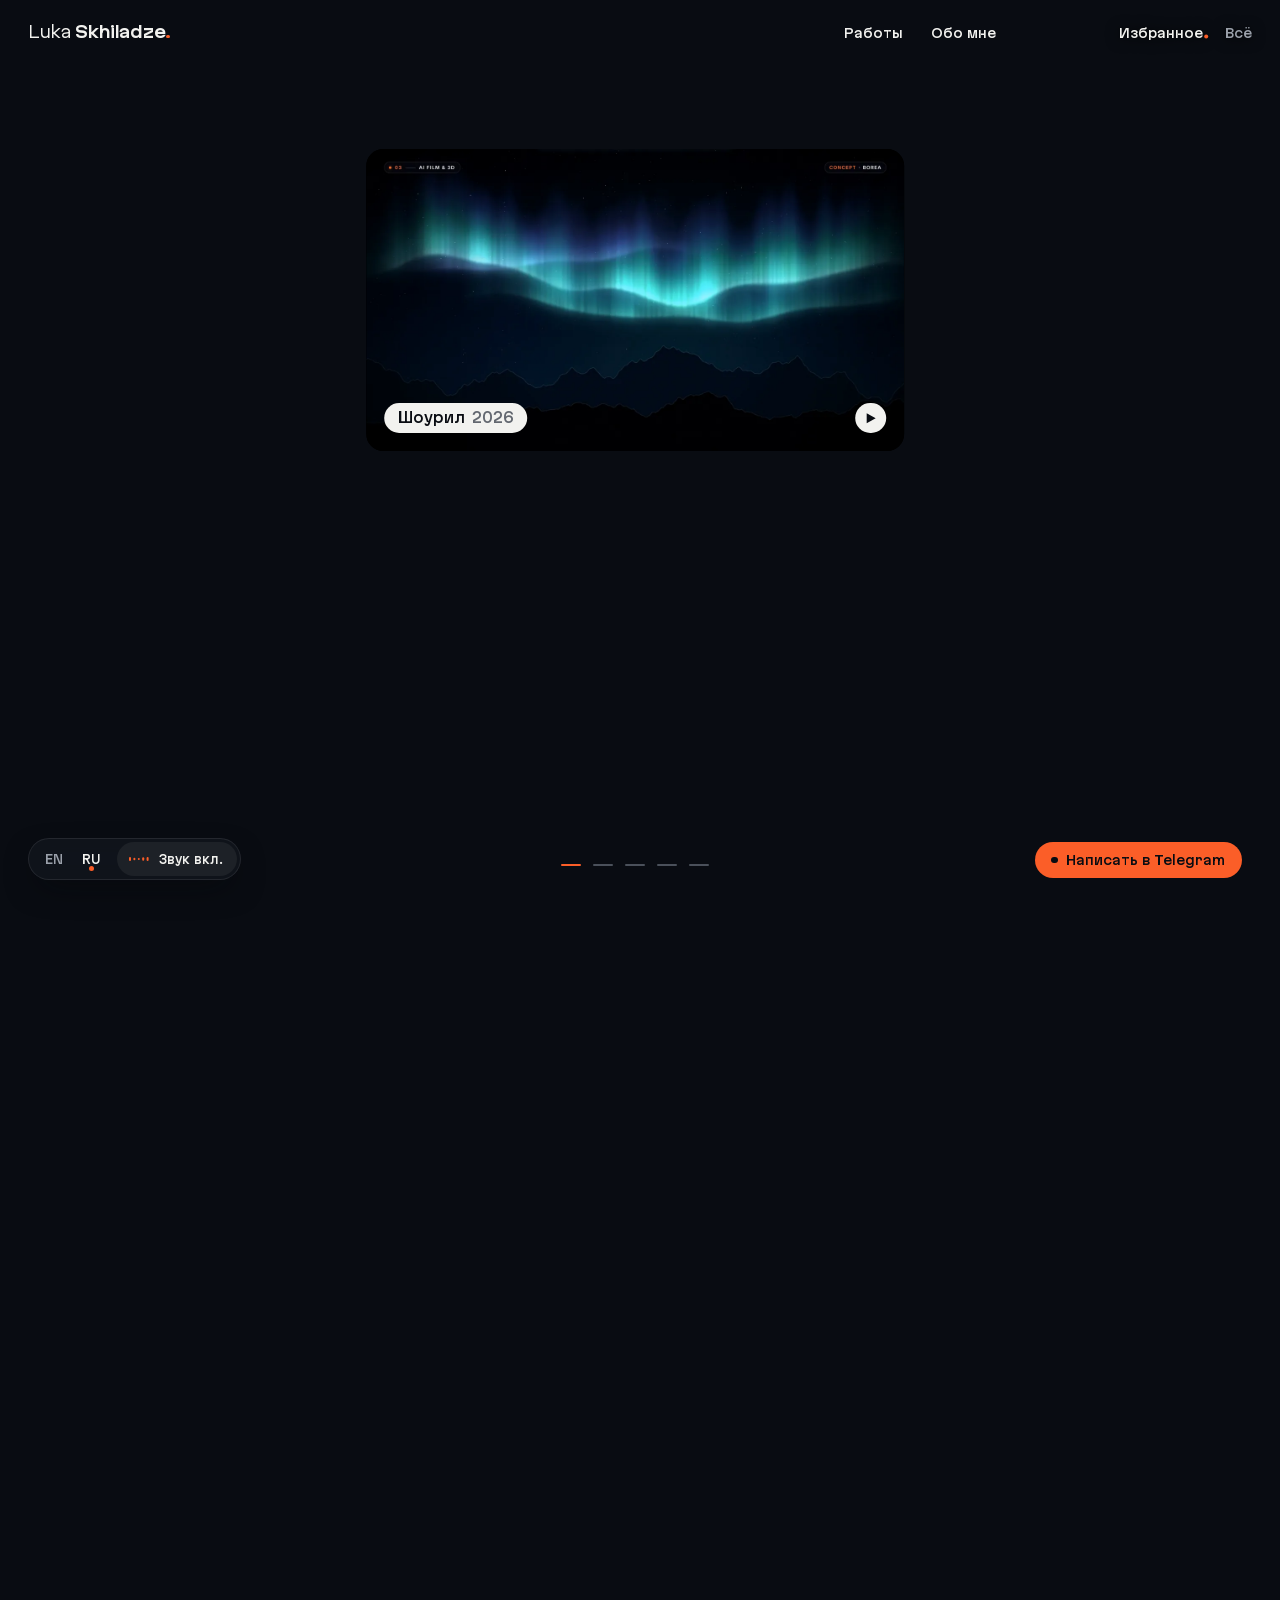
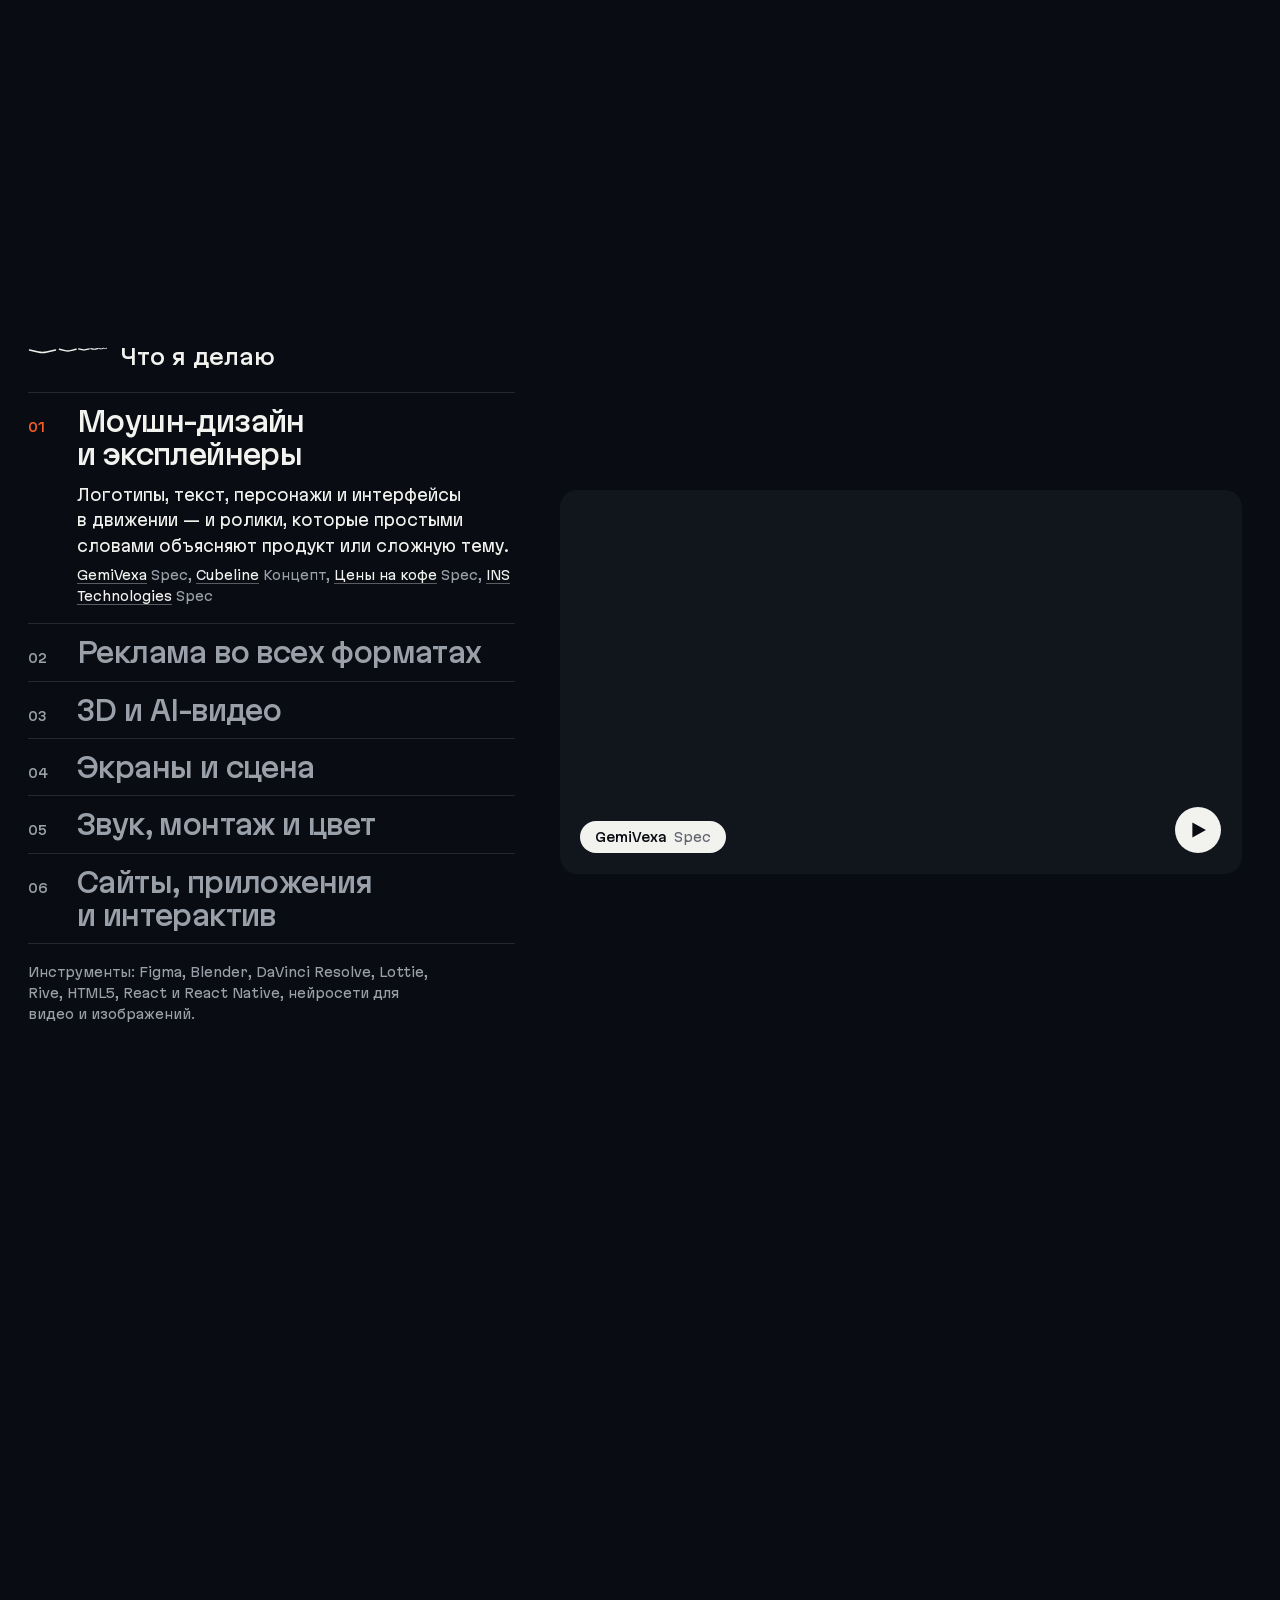
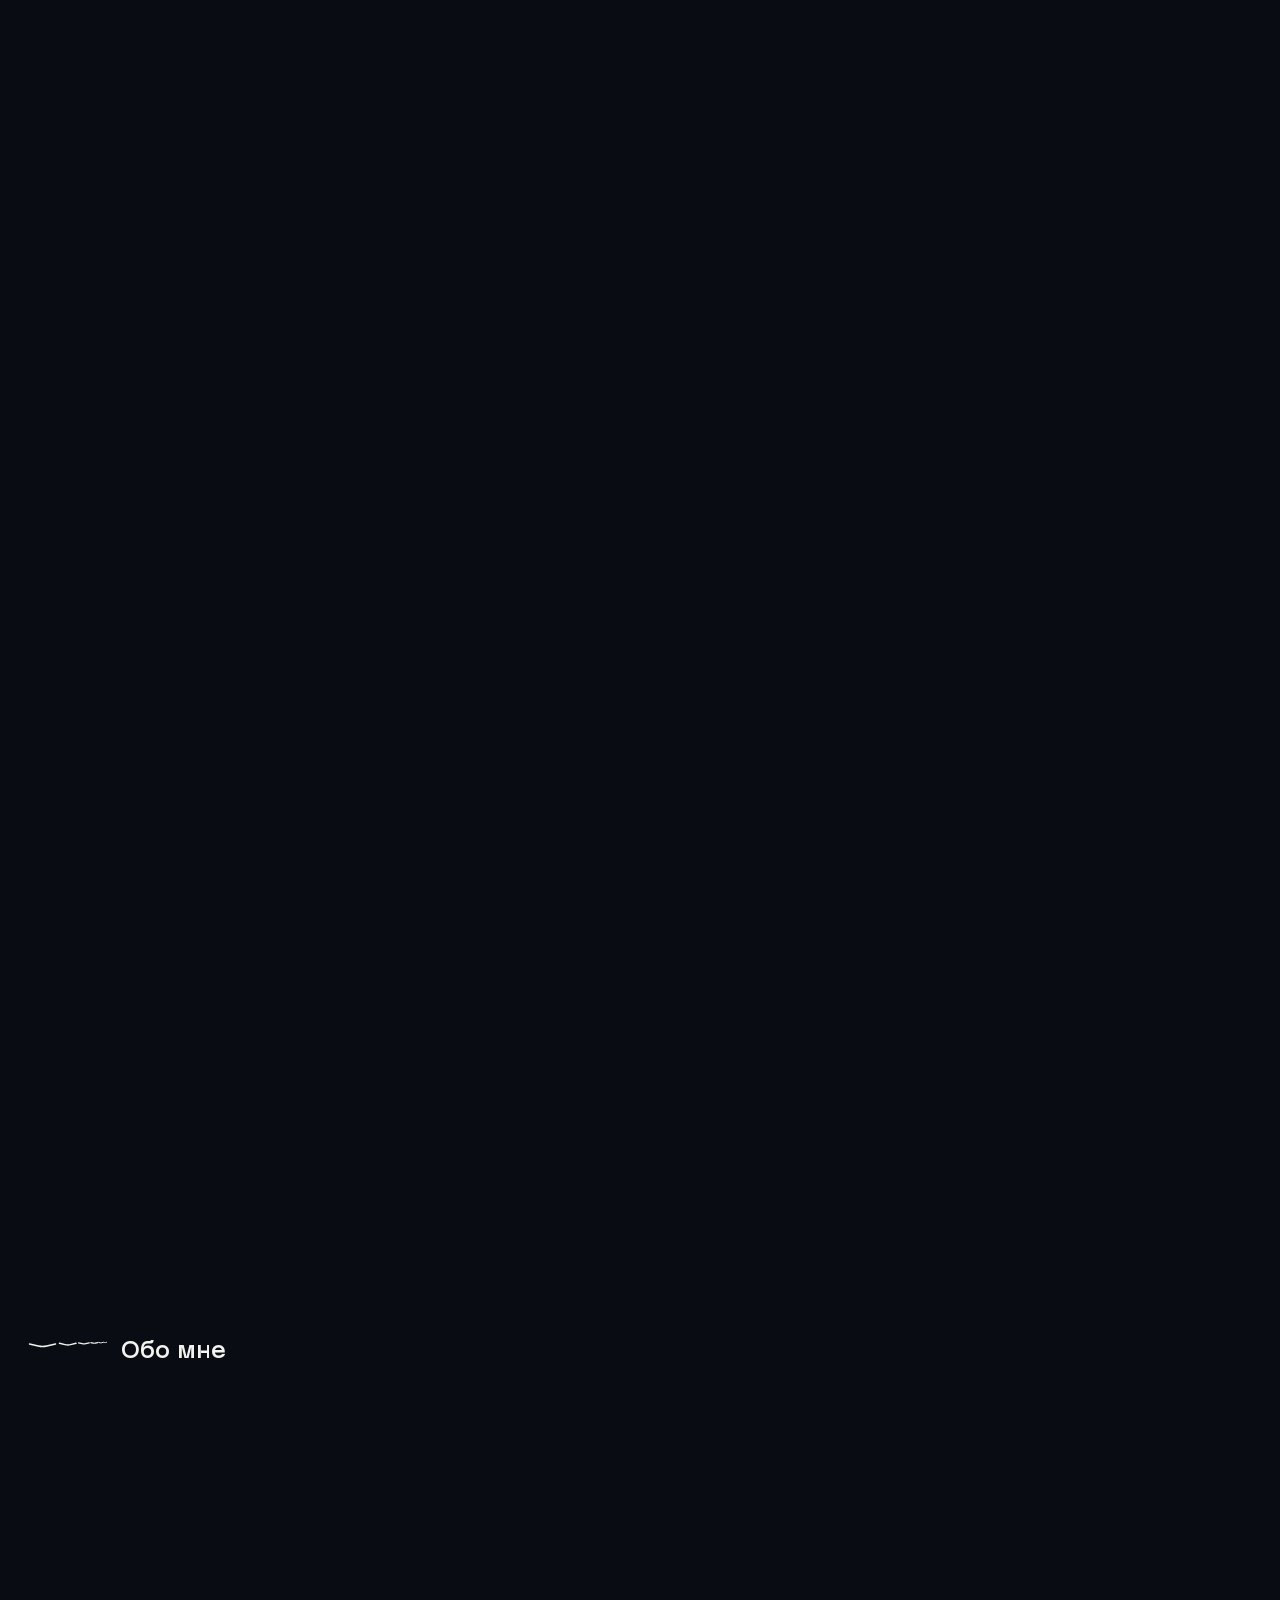
==== commit fb4c68fd: "skhiladze.com: What I make flies into the About's first card (tried on skhiladze.com/preview; Luka: " ====
--- a/ru/index.html
+++ b/ru/index.html
@@ -1,5 +1,5 @@
 <!doctype html>
-<html lang="ru" class="no-js" data-base="../" data-av1="loop,film,teaser" data-av1-same="film/adreel film/bassface film/borea film/coffee film/cubeline film/onepoint film/theo loop/bassface-sm loop/borea loop/logicor loop/logicor-h-sm loop/stage-h loop/stage-h-sm loop/theo-sm teaser">
+<html lang="ru" class="no-js" data-base="../" data-av1="loop,film,teaser" data-av1-same="film/bassface film/borea film/onepoint film/theo loop/bassface-sm loop/borea loop/logicor loop/logicor-h-sm loop/stage-h loop/stage-h-sm loop/theo-sm teaser">
 <head>
 <meta charset="utf-8">
 <meta name="viewport" content="width=device-width, initial-scale=1, viewport-fit=cover">
@@ -21,9 +21,9 @@
 <meta property="og:image:height" content="630">
 <meta property="og:locale" content="ru_RU">
 <meta name="twitter:card" content="summary_large_image">
-<link rel="icon" href="../favicon.svg?v=2887473723" type="image/svg+xml">
-<link rel="icon" href="../favicon-32.png?v=2887473723" sizes="32x32" type="image/png">
-<link rel="apple-touch-icon" href="../apple-touch-icon.png?v=2887473723">
+<link rel="icon" href="../favicon.svg?v=3231918054" type="image/svg+xml">
+<link rel="icon" href="../favicon-32.png?v=3231918054" sizes="32x32" type="image/png">
+<link rel="apple-touch-icon" href="../apple-touch-icon.png?v=3231918054">
 <link rel="preload" href="../fonts/martian-display-lat.woff2" as="font" type="font/woff2" crossorigin>
 <link rel="preload" href="../fonts/martian-grotesk-lat.woff2" as="font" type="font/woff2" crossorigin>
 <link rel="preload" href="../fonts/martian-display-cyr.woff2" as="font" type="font/woff2" crossorigin>
@@ -34,8 +34,8 @@
 <link rel="preload" href="../media/dial.webp?v=605748b4" as="image" media="(min-width: 761px)">
 <link rel="preload" href="../media/dial-sm.webp?v=88027cfd" as="image" media="(max-width: 760px)">
 <link rel="preload" href="../media/cards-mask-ru-sm.webp?v=d1d1f223" as="image" media="(max-width: 760px)">
-<link rel="modulepreload" href="../assets/app.js?v=2887473723">
-<link rel="stylesheet" href="../assets/site.css?v=2887473723">
+<link rel="modulepreload" href="../assets/app.js?v=3231918054">
+<link rel="stylesheet" href="../assets/site.css?v=3231918054">
 <script>(function(d){d.classList.replace('no-js','js');var m=/[?&]still\b/.test(location.search);try{m=m||localStorage.getItem('skh-motion')==='0'}catch(e){}d.classList.add(m?'still':'is-intro');try{history.scrollRestoration='manual'}catch(e){}try{if(sessionStorage.getItem('skh-place'))d.classList.add('is-jump')}catch(e){}if(HTMLScriptElement.supports&&HTMLScriptElement.supports('speculationrules')){var s=d.ownerDocument.createElement('script');s.type='speculationrules';s.textContent="{\"prefetch\": [{\"where\": {\"selector_matches\": \"a[hreflang]:not([aria-current])\"}, \"eagerness\": \"moderate\"}]}";d.ownerDocument.head.appendChild(s)}})(document.documentElement)</script>
 <script type="application/ld+json">{"@context": "https://schema.org", "@type": "Person", "name": "Luka Skhiladze", "alternateName": "Лука Схиладзе", "jobTitle": "Motion designer and product engineer", "url": "https://skhiladze.com", "address": {"@type": "PostalAddress", "addressLocality": "Tbilisi", "addressCountry": "GE"}, "sameAs": ["https://vimeo.com/showcase/12429580", "https://www.linkedin.com/in/lukaskhiladze", "https://t.me/vaivuiskh", "https://github.com/akultange"]}</script>
 </head>
@@ -115,7 +115,6 @@
         <p class="op-chap" aria-hidden="true"><span class="op-n"></span><span class="op-ct"></span></p>
       </div>
       <p class="op-year" aria-hidden="true"></p>
-      <p class="op-hint" aria-hidden="true">Листайте</p>
       <div class="op-final">
         <p class="op-word" aria-hidden="true"><span class="op-w-a">Лука</span> <span class="op-w-b">Схиладзе</span><span class="pt pt--stop"></span></p>
         <p class="op-copy">Что это даёт вам: весь цикл у одного человека — идея, дизайн, анимация, звук, монтаж, цвет и, если нужно, сайт или приложение. Если проекту нужен senior-дизайнер, со мной работает Гио Хеладзе, мой партнёр по студии.</p>
@@ -174,6 +173,6 @@
 <div class="cur" aria-hidden="true" data-watch="Смотреть" data-open="Открыть" data-type="Напишите" data-hold="Держите" data-held="Отпустите"><span class="cur__p"></span><span class="cur__r"></span><span class="cur__l"><svg class="cur__ic" viewBox="0 0 12 12" focusable="false"><path class="cur__i-play" d="M3.6 2.1V9.9L10 6Z"/><path class="cur__i-open" d="M3.5 8.5L8.5 3.5M4.6 3.5H8.5V7.4"/><path class="cur__i-hold" d="M4 2.6V9.4M8 2.6V9.4"/><path class="cur__i-type" d="M6 2.2V9.8"/></svg><span class="cur__t"></span></span></div>
 <aside class="fab-a" aria-label="Связь"><a class="fab" href="https://t.me/vaivuiskh" aria-label="Написать в Telegram"><span class="pt" aria-hidden="true"></span><span class="roll"><span>Telegram</span><span aria-hidden="true">Telegram</span></span></a></aside>
 <script type="application/json" id="strip-data">{"cards":[{"slug":"reel","kind":"film","loop":"media/teaser-sm.mp4"},{"slug":"brerdemon","kind":"film","loop":"media/loop/brerdemon-sm.mp4","hover":"media/loop/brerdemon-h-sm.mp4"},{"slug":"logicor","kind":"film","loop":"media/loop/logicor-sm.mp4","hover":"media/loop/logicor-h-sm.mp4"},{"slug":"coffee","kind":"film","loop":"media/loop/coffee-sm.mp4","hover":"media/loop/coffee-h-sm.mp4"},{"slug":"borea","kind":"film","loop":"media/loop/borea-sm.mp4","hover":"media/loop/borea-h-sm.mp4"}],"tiles":["reel","brerdemon","logicor","coffee","borea","stage","theo","fuse2d","gemivexa","onepoint","ins","campfire","ev","bassface","cubeline","cozzi","forseo"],"cols":4,"rows":5,"atlas":"media/cards-ru.webp?v=b0d1814d","atlasSm":"media/cards-ru-sm.webp?v=304b7bab","mask":"media/cards-mask-ru.webp?v=adab6310","maskSm":"media/cards-mask-ru-sm.webp?v=d1d1f223","atlasAv":"media/cards-ru.avif?v=69e3c66f","atlasSmAv":"media/cards-ru-sm.avif?v=a4f9bfae"}</script>
-<script type="module" src="../assets/app.js?v=2887473723"></script>
+<script type="module" src="../assets/app.js?v=3231918054"></script>
 </body>
 </html>
--- a/assets/site.css
+++ b/assets/site.css
@@ -1 +1 @@
-@font-face{font-family:Martian Display;font-style:normal;font-weight:300 700;font-display:swap;size-adjust:91%;src:url(../fonts/martian-display-lat.woff2) format("woff2");unicode-range:U+0020-007E,U+00A0-00FF,U+0131,U+0152-0153,U+02C6,U+02DA,U+02DC,U+2000-206F,U+20AC,U+2122,U+2190-2193,U+2212}@font-face{font-family:Martian Display;font-style:normal;font-weight:300 700;font-display:swap;size-adjust:91%;src:url(../fonts/martian-display-cyr.woff2) format("woff2");unicode-range:U+0400-045F,U+0490-0491,U+2116}@font-face{font-family:Martian Grotesk;font-style:normal;font-weight:300 700;font-display:swap;size-adjust:91%;src:url(../fonts/martian-grotesk-lat.woff2) format("woff2");unicode-range:U+0020-007E,U+00A0-00FF,U+0131,U+0152-0153,U+02C6,U+02DA,U+02DC,U+2000-206F,U+20AC,U+2122,U+2190-2193,U+2212}@font-face{font-family:Martian Grotesk;font-style:normal;font-weight:300 700;font-display:swap;size-adjust:91%;src:url(../fonts/martian-grotesk-cyr.woff2) format("woff2");unicode-range:U+0400-045F,U+0490-0491,U+2116}:root{--bg: #090c12;--bg-2: #11151c;--ink: #f2f2ef;--muted: #9aa0aa;--accent: #fb5e28;--accent-hi: #ff7a4d;--accent-ink: #090c12;--inv-bg: #f2f2ef;--inv-ink: #090c12;--inv-muted: #4d525b;--scrim: rgba(9, 12, 18, .64);--m: clamp(16px, 2.2vw, 32px);--g: clamp(12px, 1.4vw, 24px);--r: clamp(12px, 1.35vw, 22px);--clear: calc(80px + env(safe-area-inset-bottom, 0px)) ;--s-small: 14px;--s-body: clamp(16px, .15vw + 15.4px, 17px);--s-lead: clamp(20px, .9vw + 12px, 26px);--s-head: clamp(30px, 2.2vw + 14px, 46px);--s-display: clamp(58px, 9.4vw, 180px);--ease-out: cubic-bezier(.23, 1, .32, 1);--ease-io: cubic-bezier(.77, 0, .175, 1);--ease-soft: cubic-bezier(.33, 1, .68, 1);--t-press: .14s;--t-hover: .18s;--t-ui: .24s;--t-reveal: .8s;color-scheme:dark}*,*:before,*:after{box-sizing:border-box}html{background:var(--bg);color:var(--ink);-webkit-text-size-adjust:100%;text-size-adjust:100%;scrollbar-color:#3a3f48 var(--bg);scrollbar-width:thin;-webkit-tap-highlight-color:transparent}html.lenis,html.lenis body{height:auto}.lenis.lenis-smooth{scroll-behavior:auto!important}body{margin:0;background:var(--bg);color:var(--ink);font-family:Martian Grotesk,system-ui,-apple-system,Segoe UI,Roboto,sans-serif;font-size:var(--s-body);line-height:1.5;font-kerning:normal;text-rendering:optimizeLegibility;-webkit-font-smoothing:antialiased;-moz-osx-font-smoothing:grayscale}img,video,canvas,svg{display:block;max-width:100%}button,input{font:inherit;color:inherit}a{color:inherit;text-decoration:underline;text-decoration-thickness:.07em;text-underline-offset:.2em;text-decoration-color:#f2f2ef59;transition:text-decoration-color var(--t-hover) ease,color var(--t-hover) ease}p{margin:0;text-wrap:pretty}h1,h2,h3{margin:0;font-weight:inherit;text-wrap:balance}ul,ol{margin:0;padding:0}::selection{background:var(--accent);color:var(--accent-ink)}:focus-visible{outline:2px solid var(--accent);outline-offset:3px;border-radius:2px}html:not(.kb) :focus-visible:not(input,textarea,select){outline:none}html:not(.kb) .enter__go:focus-visible{box-shadow:none}.sr{position:absolute!important;width:1px;height:1px;overflow:hidden;clip:rect(0 0 0 0);clip-path:inset(50%);white-space:nowrap}.skip{position:fixed;z-index:100;left:var(--m);top:-80px;background:var(--ink);color:var(--bg);padding:10px 16px;border-radius:999px;text-decoration:none}.skip:focus{top:12px}@media(hover:hover)and (pointer:fine){a:hover{text-decoration-color:currentColor}}.pt{display:inline-block;width:.5em;height:.5em;border-radius:50%;background:var(--accent);flex:none}.pt--stop{width:.165em;height:.165em;margin-left:.035em;vertical-align:baseline}.name{font-family:Martian Display,Martian Grotesk,sans-serif;white-space:nowrap}.name__a{font-weight:300}.name__b{font-weight:700}.btn{display:inline-flex;align-items:center;gap:.6em;border:0;border-radius:999px;cursor:pointer;padding:.78em 1.2em;font:500 var(--s-small)/1 "Martian Grotesk",sans-serif;text-decoration:none;white-space:nowrap;transition:transform var(--t-press) var(--ease-out),background-color var(--t-hover) ease,color var(--t-hover) ease}.btn:active{transform:scale(.97)}.btn--tg{background:var(--accent);color:var(--accent-ink)}.roll{display:inline-grid;overflow:hidden;line-height:1.15;margin:-.08em 0}.roll>span{grid-area:1 / 1;transition:transform .38s var(--ease-io),opacity .22s ease}.roll>span+span{transform:translateY(105%);opacity:0}@media(hover:hover)and (pointer:fine){a:hover>.roll>span:first-child,a:focus-visible>.roll>span:first-child{transform:translateY(-105%);opacity:0}a:hover>.roll>span+span,a:focus-visible>.roll>span+span{transform:none;opacity:1}}.btn--tg .pt{background:var(--accent-ink);width:.45em;height:.45em}.btn--ink{background:var(--ink);color:var(--bg)}@media(hover:hover)and (pointer:fine){.btn--tg:hover{background:var(--accent-hi)}.btn--ink:hover{background:#fff}}.hero{position:relative;height:calc(var(--n, 10) * 56svh + 100svh);--gw: min(42vw, (100svh - 300px) * 1.45);--gh: calc(var(--gw) * .5625);--gr: calc(var(--gw) * .032);--gy: calc(var(--gh) * .62 + 12.5svh);--tabk: 1}.hero__pin{position:sticky;top:0;height:100svh;overflow:hidden}html.has-pager .hero__pin{touch-action:none;touch-action:pinch-zoom}.strip{position:absolute;inset:0;width:100%;height:100%;z-index:0;visibility:hidden}.strip.is-on{visibility:visible}.bar{position:absolute;z-index:6;top:0;left:0;right:0;display:flex;align-items:baseline;justify-content:space-between;gap:var(--g);padding:22px var(--m);font-size:var(--s-small);font-weight:500;line-height:1.2}.bar a{text-decoration:none}.bar__nav a,.bar__mark>a{display:inline-block;padding:5px 0;margin:-5px 0}.bar__mark{font-size:17px;letter-spacing:-.01em;white-space:nowrap}.bar__mark .pt--stop{width:.2em;height:.2em}.bar__nav{display:flex;gap:28px;margin-left:auto}.bar__half{display:flex;gap:28px}.bar__end{display:flex;gap:20px;align-items:baseline;margin-left:28px}.bar__sound,.bar__menu{background:none;border:0;padding:0;cursor:pointer;color:var(--muted);font-weight:500;font-size:var(--s-small)}.bar__sound[aria-pressed=true]{color:var(--ink)}.bar__sound[aria-pressed=true]:before{content:"";display:inline-block;width:7px;height:7px;border-radius:50%;background:var(--accent);margin-right:8px;vertical-align:1px}.bar__menu{display:none;position:relative;color:var(--ink);-webkit-tap-highlight-color:transparent;padding:10px 0 10px 12px;margin:-10px 0 -10px -12px}@media(hover:hover)and (pointer:fine){.bar a:hover,.bar__sound:hover{color:#fff}}.gate{position:absolute;z-index:2;left:50%;top:calc(var(--gy) - var(--gh) / 2);width:var(--gw);transform:translate(-50%)}.gate__frame{position:relative;aspect-ratio:16 / 9;background:#000;border-radius:var(--gr);isolation:isolate;cursor:pointer}.gate__v{position:absolute;inset:0;width:100%;height:100%;object-fit:cover;opacity:0;filter:grayscale(1) contrast(1.04);border-radius:var(--gr);transition:opacity .42s var(--ease-out),filter 1.1s var(--ease-soft)}.gate__v.is-on{opacity:1}.gate__still{position:absolute;inset:0;width:100%;height:100%;object-fit:cover;border-radius:var(--gr)}.gate__v.is-graded{filter:grayscale(0) contrast(1)}.gl-live .gate__frame{background:transparent}.gl-live .gate__v,.gl-live .gate__v.is-on{opacity:0;transition:none}.strip__vids{position:absolute;left:0;top:0;width:2px;height:2px;overflow:hidden;opacity:0;pointer-events:none}.strip__vids video{display:block;width:2px;height:2px}.gate__rows{position:absolute;z-index:2;left:calc(var(--gw) * .0332 * var(--tabk));right:calc(var(--gw) * .0332 * var(--tabk));bottom:calc(var(--gw) * .0332 * var(--tabk));height:calc(var(--gw) * .0566 * var(--tabk));font:500 calc(var(--gw) * .0293 * var(--tabk))/1 "Martian Grotesk",sans-serif;transition:opacity .26s var(--ease-out)}.gate__row{position:absolute;inset:0;display:flex;justify-content:space-between;align-items:stretch;gap:12px;opacity:0;visibility:hidden;transition:opacity .26s var(--ease-out),visibility 0s linear .26s}.gate__row.is-on{opacity:1;visibility:visible;transition-delay:0s}.is-moving .gate__rows{opacity:0;transition-duration:90ms}.gl-live .gate{pointer-events:none}.gl-live .gate__rows{opacity:0}.gl-live .gate__rows:focus-within{opacity:1;pointer-events:auto}.gate__tab,.gate__play{display:inline-flex;align-items:center;border-radius:999px;background:var(--ink);color:var(--bg);white-space:nowrap}.gate__tab{gap:calc(var(--gw) * .0137 * var(--tabk));padding:0 calc(var(--gw) * .0254 * var(--tabk))}.gate__tab b{font-weight:500}.gate__tab span{color:#62676f}.gate__play{text-decoration:none;overflow:hidden;transition:background-color var(--t-hover) ease,transform var(--t-press) var(--ease-out)}.gate__play:active{transform:scale(.96)}.gate__pl{max-width:0;opacity:0;padding-left:0;transition:max-width .42s var(--ease-out),opacity .22s ease,padding .42s var(--ease-out)}.gate__ic{width:calc(var(--gw) * .0566 * var(--tabk));height:100%;flex:none;fill:currentColor}.gate__play:is(:hover,:focus-visible) .gate__pl{max-width:16em;opacity:1;padding-left:calc(var(--gw) * .0254 * var(--tabk))}@media(hover:hover)and (pointer:fine){.gate__play:hover{background:#fff}}.dots{position:absolute;z-index:3;left:50%;bottom:22px;transform:translate(-50%);display:flex;gap:2px}.dots__arr{display:grid;place-items:center;flex:none;width:34px;height:34px;margin:0 12px;padding:0;border-radius:50%;border:1px solid color-mix(in srgb,var(--ink) 24%,transparent);background:none;color:var(--ink);cursor:pointer;transition:border-color var(--t-hover) ease,background-color var(--t-hover) ease,color var(--t-hover) ease,opacity var(--t-ui) ease,transform var(--t-press) var(--ease-out)}.dots__arr svg{width:14px;height:14px;fill:none;stroke:currentColor;stroke-width:1.6;stroke-linecap:round;stroke-linejoin:round;transition:transform var(--t-ui) var(--ease-out)}.dots__arr:active{transform:scale(.93)}.dots__arr[aria-disabled=true]{opacity:.3;cursor:default}.dots__arr:focus-visible{outline:1px solid color-mix(in srgb,var(--accent) 70%,transparent);outline-offset:3px}@media(hover:hover)and (pointer:fine){.dots__arr:not([aria-disabled=true]):hover{background:var(--ink);border-color:var(--ink);color:var(--bg)}.dots__arr--prev:not([aria-disabled=true]):hover svg{transform:translate(-1.5px)}.dots__arr--next:not([aria-disabled=true]):hover svg{transform:translate(1.5px)}}.dots__b{width:30px;height:26px;padding:0;border:0;background:none;cursor:pointer;position:relative}.dots__b:after{content:"";position:absolute;left:5px;right:5px;top:12px;height:2px;border-radius:1px;background:#4a505a;transform-origin:50% 50%;transition:background-color var(--t-hover) ease,transform var(--t-ui) var(--ease-out)}.dots__b[aria-current=true]:after{background:var(--accent)}@media(hover:hover)and (pointer:fine){.dots__b:hover:after{background:var(--muted)}.dots__b[aria-current=true]:hover:after{background:var(--accent)}}.hero__line{position:absolute;z-index:3;left:var(--m);bottom:28px;max-width:31ch;font-size:var(--s-small);font-weight:500;line-height:1.45}.hero__tg{position:absolute;z-index:3;right:var(--m);bottom:22px}.menu{position:fixed;z-index:60;inset:0;background:var(--bg);display:flex;flex-direction:column;justify-content:center;gap:44px;padding:88px var(--m) 104px;opacity:0;transition:opacity .2s var(--ease-out)}.menu.is-open{opacity:1}.menu[hidden]{display:none}.menu:focus{outline:none}.menu__top{position:absolute;top:0;left:0;right:0;display:flex;align-items:baseline;justify-content:space-between;padding:16px var(--m);font-size:var(--s-small);font-weight:500;line-height:1.2}.menu__mark{font-size:17px;letter-spacing:-.01em;white-space:nowrap;color:var(--ink);text-decoration:none}.menu__mark .pt--stop{width:.2em;height:.2em}.menu__x{position:relative;background:none;border:0;padding:0;color:var(--ink);font:inherit;cursor:pointer;-webkit-tap-highlight-color:transparent}.menu__x:before,.bar__menu:before{content:"";position:absolute;inset:-14px -16px}.menu__nav ol{list-style:none;margin:0;padding:0}.menu__nav a{display:flex;align-items:flex-start;gap:14px;padding:5px 0;text-decoration:none;color:var(--ink)}.menu__n{min-width:2ch;padding-top:.62em;font:500 12px/1 Martian Grotesk,sans-serif;font-variant-numeric:tabular-nums;letter-spacing:.02em;color:var(--muted)}.menu__w{font:300 clamp(40px,12.5vw,60px)/1.05 "Martian Display","Martian Grotesk",sans-serif;letter-spacing:-.035em}.menu__nav a:active .menu__w{color:var(--muted)}.menu__view{display:flex;align-items:baseline;gap:4px;padding-left:calc(2ch + 14px);font:500 17px/1 Martian Grotesk,sans-serif}.menu__k{margin-right:14px;font-size:12px;letter-spacing:.02em;color:var(--muted)}.menu__vb{position:relative;padding:10px 8px 10px 0;margin-right:12px;border:0;background:none;color:var(--muted);font:inherit;cursor:pointer}.menu__vb[aria-pressed=true]{color:var(--ink)}.menu__vb[aria-pressed=true]:after{content:"";position:absolute;right:2px;bottom:calc(10px + .14em);width:5px;height:5px;border-radius:50%;background:var(--accent)}.menu__vb:focus-visible{outline:1px solid color-mix(in srgb,var(--accent) 70%,transparent);outline-offset:2px}.menu li,.menu__view{opacity:0;transform:translateY(16px);transition:opacity .36s var(--ease-out),transform .52s var(--ease-out)}.menu.is-open li,.menu.is-open .menu__view{opacity:1;transform:none}.menu.is-open li:nth-child(2){transition-delay:40ms}.menu.is-open li:nth-child(3){transition-delay:80ms}.menu.is-open li:nth-child(4){transition-delay:.12s}.menu.is-open .menu__view{transition-delay:.17s}.index{position:relative;padding:150px var(--m) 140px}.index__h{position:sticky;top:0;z-index:2;background:var(--bg);padding:14px 0 12px;margin-top:56px;font-size:var(--s-lead);font-weight:500;line-height:1.5}.index__h:first-child{margin-top:0}.index__list{list-style:none}.row{display:grid;grid-template-columns:30% 1fr 14% 4ch;gap:var(--g);align-items:baseline;text-decoration:none;font-size:var(--s-lead);line-height:1.5;padding:2px 0;color:var(--ink)}.row__w,.row__l,.row__n{color:var(--muted);transition:color var(--t-hover) ease}.row__n{text-align:right;font-variant-numeric:tabular-nums;min-width:3ch}.arrow{display:inline-block;width:.62em;height:.62em;vertical-align:.02em}@media(hover:hover)and (pointer:fine){.row:hover .row__w,.row:hover .row__l,.row:hover .row__n{color:var(--ink)}}.index__note{margin-top:56px;max-width:62ch;color:var(--muted);font-size:var(--s-small)}.preview{position:fixed;z-index:30;left:0;top:0;width:300px;aspect-ratio:16 / 9;pointer-events:none;opacity:0;transition:opacity .2s ease;will-change:transform;border-radius:calc(var(--r) * .7);overflow:hidden}.preview.is-on{opacity:1}.preview.is-worn{overflow:visible}.preview img{width:100%;height:100%;object-fit:cover;filter:grayscale(1);transition:filter .7s var(--ease-soft)}.preview.is-graded img{filter:grayscale(0)}.preview__v{position:absolute;inset:0;width:100%;height:100%;object-fit:cover;opacity:0;transition:opacity .22s ease}.preview.is-video .preview__v{opacity:1}:root{--vtile: url("data:image/svg+xml,%3Csvg xmlns='http://www.w3.org/2000/svg' viewBox='0 0 22 16'%3E%3Cpath d='M6 5.2l3.6 4.3q1.4 1.6 2.8 0L16 5.2' fill='none' stroke='%23f2f2ef' stroke-opacity='.2' stroke-width='1.3' stroke-linecap='round' stroke-linejoin='round'/%3E%3C/svg%3E")}.make{position:relative}.make__scene{height:calc(var(--k, 6) * 62svh + 100svh)}.make__pin{position:sticky;top:0;height:100svh;display:grid;grid-template-columns:minmax(0,5fr) minmax(0,7fr);gap:calc(var(--g) * 2.5);align-items:center;padding:64px var(--m) 40px}.make__side{display:flex;flex-direction:column;min-width:0}.make__h{font-size:var(--s-lead);font-weight:500;line-height:1.5;margin-bottom:18px}.make__list{list-style:none;counter-reset:none}.make__item{border-top:1px solid rgba(242,242,239,.12)}.make__item:last-child{border-bottom:1px solid rgba(242,242,239,.12)}.make__b{display:flex;align-items:baseline;gap:18px;width:100%;padding:12px 0 11px;border:0;background:none;color:var(--muted);font:inherit;font-size:clamp(22px,1.7vw + 8px,38px);font-weight:500;letter-spacing:-.02em;line-height:1.12;text-align:left;cursor:pointer;transition:color var(--t-ui) ease}.make__n{flex:none;width:2.2em;font-family:Martian Grotesk,sans-serif;font-size:var(--s-small);font-weight:500;letter-spacing:0;font-variant-numeric:tabular-nums;color:var(--muted)}.make__item.is-on .make__b{color:var(--ink)}.make__item.is-on .make__n{color:var(--accent)}@media(hover:hover)and (pointer:fine){.make__b:hover{color:var(--ink)}}.make__more{display:grid;grid-template-rows:0fr;transition:grid-template-rows .52s var(--ease-out)}.make__more>div{overflow:hidden;padding-left:calc(2.2 * var(--s-small) + 18px)}.make__item.is-on .make__more{grid-template-rows:1fr}.make__s{max-width:46ch;color:var(--ink)}.make__ex{margin:6px 0 16px;font-size:var(--s-small);color:var(--muted)}.make__ex a{color:var(--ink);padding-block:4px}.make__lab{color:var(--muted);white-space:nowrap}.make__tools{margin-top:18px;max-width:60ch;font-size:var(--s-small);color:var(--muted)}@media(min-width:761px)and (min-height:541px)and (max-height:820px){.make__pin{padding-bottom:var(--clear)}.make__b{font-size:clamp(20px,3.6svh + 2px,34px);padding:9px 0 8px}}.make__frame{position:relative;aspect-ratio:16 / 9;border-radius:var(--r);overflow:hidden;background:var(--bg-2);isolation:isolate}.make__field{position:absolute;inset:0;width:100%;height:100%;display:block}.make__win{position:absolute;inset:0;display:block;opacity:0;pointer-events:none;text-decoration:none;transition:opacity .32s ease}.make__win.is-on{opacity:1;pointer-events:auto;cursor:pointer}.make__v{position:absolute;inset:0;width:100%;height:100%;object-fit:cover;opacity:0}.no-field .make__v{opacity:1}.make__tab{position:absolute;left:clamp(12px,1.6vw,24px);bottom:clamp(12px,1.6vw,24px);display:inline-flex;gap:.5em;align-items:baseline;padding:.55em 1.05em;border-radius:999px;background:var(--ink);color:var(--bg);font-size:var(--s-small);line-height:1.2;white-space:nowrap}.make__tab b{font-weight:500}.make__tab span{color:#62676f}.make__go{position:absolute;right:clamp(12px,1.6vw,24px);bottom:clamp(12px,1.6vw,24px);width:46px;height:46px;border-radius:50%;background:var(--ink);color:var(--bg);display:grid;place-items:center;transition:transform var(--t-ui) var(--ease-out)}.make__ic{width:100%;height:100%;fill:currentColor}@media(hover:hover)and (pointer:fine){.make__win:hover .make__go{transform:scale(1.08)}}.make__win:active .make__go{transform:scale(.96)}.make__mw{display:none}@media(max-width:760px),(max-height:540px){.make__scene{height:auto}.make__pin{position:relative;height:auto;display:block;padding:104px var(--m) 84px}.make__h{margin-bottom:14px}.make__frame{display:none}.make__more,.make__item.is-on .make__more{grid-template-rows:1fr;transition:none}.make__more>div{padding-left:0;padding-bottom:30px}.make__b{color:var(--ink);cursor:default;font-size:24px;padding:22px 0 16px;gap:14px}.make__n{width:auto;color:var(--muted);transition:color var(--t-ui) ease}.make__item.is-on .make__n{color:var(--accent)}.make__mw{display:block;position:relative;aspect-ratio:16 / 9;border-radius:var(--r);overflow:hidden;isolation:isolate;text-decoration:none;background:var(--bg-2) var(--vtile) repeat center / 22px 16px}.make__mw .make__v{opacity:1;clip-path:circle(0% at 50% 50%);transition:clip-path 1.1s var(--ease-out)}.make__mw.is-in .make__v{clip-path:circle(75% at 50% 50%)}.make__mw .make__tab{left:12px;bottom:12px}.make__mw .make__go{right:12px;bottom:12px;width:40px;height:40px}.make__s{margin-top:16px;font-size:16px;line-height:1.5}.make__ex{margin:8px 0 0}.make__item:last-child{border-bottom:0}.make__tools{display:block;margin-top:8px}}.led{position:absolute;inset:0;width:100%;height:100%}.kf{letter-spacing:.045em}.op{position:relative}.op-track{position:relative;height:900vh}.op-stage{position:sticky;top:0;height:100vh;height:100svh;overflow:hidden;background:var(--bg);--k: 1}.op-stage>canvas{position:absolute;inset:0;width:100%;height:100%;max-width:none}.op-stage>canvas.op-line.is-up{z-index:4}.op-field{opacity:0}.op-planes{position:absolute;inset:0;pointer-events:none}.op-fade{position:absolute;inset:0;pointer-events:none;background:linear-gradient(var(--bg) 0,rgba(9,12,18,.9) 70px,rgba(9,12,18,0) 150px),linear-gradient(0deg,var(--bg) 0,rgba(9,12,18,0) 110px)}.op-end{position:absolute;left:0;bottom:0;width:1px;height:100vh;height:100svh;pointer-events:none}.op-head{position:absolute;z-index:3;left:calc(var(--m) + env(safe-area-inset-left,0px));top:64px;pointer-events:none}.op-h{font-size:var(--s-lead);font-weight:500;line-height:1.5}.op-chap{display:flex;gap:14px;align-items:baseline;min-height:1.5em;margin-top:4px;font-size:var(--s-small);font-weight:500}.op-n{font-variant-numeric:tabular-nums;color:var(--accent)}.js .op-h .flock circle{transition:transform .42s var(--ease-out)}.js .op-head.is-away .flock circle,.js .op-head.is-away .flock.is-on circle{opacity:0;transition:none}.op-year{position:absolute;z-index:3;right:calc(var(--m) + env(safe-area-inset-right,0px));top:66px;pointer-events:none;font:600 clamp(30px,1.6vw + 18px,46px)/1 "Martian Display","Martian Grotesk",sans-serif;letter-spacing:-.02em;font-variant-numeric:tabular-nums}.op-hint{position:absolute;z-index:3;left:50%;bottom:calc(28px + env(safe-area-inset-bottom,0px));transform:translate(-50%);font-size:var(--s-small);color:var(--muted);pointer-events:none}.op-pl{position:absolute;left:0;top:0;transform-origin:0 0;padding:calc(14px * var(--k)) calc(15px * var(--k));display:grid;gap:calc(6px * var(--k));align-content:start;overflow:hidden;opacity:0;visibility:hidden;will-change:transform,opacity}.op-yr{font-size:max(11px,calc(11.5px * var(--k)));font-weight:500;letter-spacing:.01em;color:var(--muted);font-variant-numeric:tabular-nums}.op-tt{font:600 calc(17px * var(--k))/1.12 "Martian Display","Martian Grotesk",sans-serif;letter-spacing:-.015em;text-wrap:balance}.op-bd{font-size:max(12px,calc(12.5px * var(--k)));line-height:1.42;color:var(--muted);text-wrap:pretty}.op-bd:empty{display:none}.op-board{display:grid;gap:calc(6px * var(--k));margin-top:calc(5px * var(--k))}.op-board>div{display:grid;grid-template-columns:max(54px,calc(54px * var(--k))) minmax(0,1fr);align-items:center;gap:8px;font-size:max(10px,calc(10px * var(--k)));font-weight:500;color:var(--muted)}.op-board i{position:relative;height:3px;border-radius:3px;background:#f2f2ef1a}.op-board i:after{content:"";position:absolute;inset:0 auto 0 0;width:calc(var(--v, 0) * 100%);border-radius:3px;background:var(--ink)}.op-board .op-half i:after{background:#f2f2ef66}.op-board .op-half i:before{content:"";position:absolute;z-index:1;left:50%;top:-3px;width:9px;height:9px;margin-left:-4.5px;border-radius:50%;background:var(--accent);box-shadow:0 0 10px #fb5e28b3;opacity:var(--f, 0)}.op-pl-col{grid-template-columns:minmax(0,1fr) auto;grid-template-rows:minmax(0,1fr);align-content:stretch;column-gap:calc(12px * var(--k))}.op-txt{display:grid;gap:calc(6px * var(--k));align-content:start;min-width:0}.op-pic{position:relative;height:100%;width:auto;aspect-ratio:4 / 5;border-radius:calc(var(--r) * .7);overflow:hidden;background:#000}.op-pic img{position:absolute;inset:0;width:100%;height:100%;max-width:none;object-fit:cover}.op-log{filter:grayscale(.55) contrast(.58) brightness(1.22)}.op-gr{clip-path:inset(0 calc(100% - var(--w, 0%)) 0 0);filter:contrast(1.06) saturate(1.06)}.op-wl{position:absolute;top:0;bottom:0;left:var(--w, 0%);width:1px;background:var(--ink);box-shadow:0 0 8px #f2f2efb3}.op-lb{position:absolute;bottom:7px;padding:3px 7px;border-radius:999px;background:#0506089e;font-size:max(10px,calc(9px * var(--k)));font-weight:500;letter-spacing:.06em;text-transform:uppercase}.op-lb--a{left:7px}.op-lb--b{right:7px}.op-pl-bau{background-image:linear-gradient(rgba(242,242,239,.045) 1px,transparent 1px),linear-gradient(90deg,rgba(242,242,239,.045) 1px,transparent 1px);background-size:calc(22px * var(--k)) calc(22px * var(--k))}.op-pl-bau>:not(.op-bzw){position:relative;z-index:1;max-width:58%}.op-pl-bau>.op-tt{max-width:66%}.op-ru{margin-top:calc(6px * var(--k));font:600 calc(24px * var(--k))/1 "Martian Display","Martian Grotesk",sans-serif;letter-spacing:-.02em}.op-city{font-size:max(12px,calc(13px * var(--k)));color:var(--muted)}.op-bzw{position:absolute;inset:0;overflow:hidden;pointer-events:none}.op-bz{position:absolute;left:76%;bottom:calc(9px * var(--k));height:calc(100% - 20px * var(--k));width:auto;max-width:none;aspect-ratio:400 / 215;transform:translate(-50%);overflow:visible;fill:none;stroke:#f2f2efc7;stroke-width:1.35;stroke-linecap:round;stroke-linejoin:round;stroke-dasharray:1 1;stroke-dashoffset:1;-webkit-mask-image:linear-gradient(90deg,transparent 14%,#000 31%);mask-image:linear-gradient(90deg,transparent 14%,#000 31%)}.op-bz path{visibility:hidden}.op-bz .bz-win{stroke-width:1.15;opacity:.85}.op-pipe{position:relative;display:grid;grid-template-columns:repeat(4,minmax(0,1fr));margin-top:calc(12px * var(--k));padding-top:calc(14px * var(--k));font-size:max(10px,calc(9.5px * var(--k)));font-weight:500;color:#f2f2ef61}.op-pipe:before,.op-pipe:after{content:"";position:absolute;left:12.5%;top:calc(3px * var(--k));width:75%;height:1px;background:#f2f2ef24}.op-pipe:after{width:calc(75% * var(--v, 0));background:var(--ink)}.op-pipe span{position:relative;text-align:center;white-space:nowrap;transition:color .25s ease}.op-pipe span:before{content:"";position:absolute;left:50%;top:calc(-13.5px * var(--k));width:calc(5px * var(--k));height:calc(5px * var(--k));margin-left:calc(-2.5px * var(--k));border-radius:50%;background:#2b3039;transition:background-color .25s ease}.op-pipe span.on{color:var(--ink)}.op-pipe span.on:before{background:var(--ink)}.op-pipe b{position:absolute;left:calc(12.5% + 75% * var(--v, 0));top:calc(3.5px * var(--k));width:calc(8px * var(--k));height:calc(8px * var(--k));margin:calc(-4px * var(--k)) 0 0 calc(-4px * var(--k));border-radius:50%;background:var(--accent);box-shadow:0 0 10px #fb5e28cc}.op-st{justify-self:start;display:inline-flex;align-items:center;gap:calc(7px * var(--k));margin-top:calc(8px * var(--k));padding:calc(5px * var(--k)) calc(10px * var(--k));border-radius:999px;background:#f2f2ef12;font-size:max(10px,calc(10px * var(--k)));font-weight:500;white-space:nowrap}.op-st i{flex:none;width:calc(6px * var(--k));height:calc(6px * var(--k));border-radius:50%;background:#e9b44c}.op-s0 i{background:var(--muted)}.op-s3 i{background:#46c978;box-shadow:0 0 9px #46c978d9}.op-media{position:relative;width:100%;aspect-ratio:16 / 9;margin-top:calc(6px * var(--k));border-radius:calc(var(--r) * .7);overflow:hidden;background:#000}.op-media img{position:absolute;inset:0;width:100%;height:100%;max-width:none;object-fit:cover}.op-tab{position:absolute;left:calc(8px * var(--k));bottom:calc(8px * var(--k));display:inline-flex;align-items:center;height:max(22px,calc(22px * var(--k)));padding:0 calc(10px * var(--k));border-radius:999px;background:var(--ink);color:var(--bg);font-size:max(10.5px,calc(10.5px * var(--k)));white-space:nowrap}.op-tab b{font-weight:500}.op-tab span{color:#62676f;white-space:pre}.op-cnt{position:absolute;right:calc(9px * var(--k));bottom:calc(10px * var(--k));font-size:max(10px,calc(10px * var(--k)));font-weight:500;font-variant-numeric:tabular-nums;text-shadow:0 1px 8px rgba(5,6,9,.9)}.op-stage.is-vn .op-pl-col{grid-template-columns:minmax(0,1fr) 36%}.op-stage.is-vn .op-pic{height:auto;width:100%;align-self:start}.op-stage.is-vn .op-bz{left:79%;height:calc(84% - 20px * var(--k))}.op-stage.is-vn .op-lb{display:none}.op-final{position:absolute;z-index:4;left:50%;top:60%;width:min(760px,calc(100% - 2 * var(--m)));transform:translate(-50%);display:grid;grid-template-columns:minmax(0,1fr);justify-items:center;gap:18px;text-align:center;opacity:0;visibility:hidden}.op.no-gl .op-final{width:min(1180px,calc(100% - 2 * var(--m)))}.op-word{display:none;margin-bottom:6px;font:700 clamp(38px,7.4vw,120px)/1 "Martian Display","Martian Grotesk",sans-serif;letter-spacing:-.03em;white-space:nowrap}.op-w-a{color:#8a9099}.op.no-gl .op-word{display:block}.op-copy{max-width:58ch;font-size:clamp(16px,.3vw + 14.5px,19px);line-height:1.5;text-wrap:balance}.op-facts{display:flex;flex-wrap:wrap;justify-content:center;gap:8px 28px;margin:0;font-size:var(--s-small)}.op-facts>div{display:flex;gap:8px}.op-facts dt{color:var(--muted)}.op-facts dd{margin:0}.op-cta{display:flex;flex-wrap:wrap;justify-content:center;align-items:center;gap:12px 26px;margin-top:2px;font-size:var(--s-small)}.op-cl{display:inline-flex;flex-wrap:wrap;justify-content:center;gap:8px 22px;color:var(--muted)}.op-cl a{color:var(--ink);display:inline-block;padding:4px 0;margin:-4px 0}.op-last{display:flex;flex-wrap:wrap;justify-content:center;align-items:center;gap:6px 26px;font-size:13px;color:var(--muted)}.op-again{display:inline-flex;align-items:center;gap:7px;padding:8px 2px;border:0;background:none;color:var(--muted);font:500 13px/1 Martian Grotesk,sans-serif;cursor:pointer;-webkit-tap-highlight-color:transparent;transition:color .16s ease,transform var(--t-press) var(--ease-out)}.op-again:active{transform:scale(.97)}.mo{position:relative;display:inline-block;flex:none;width:14px;height:14px}.mo__arm{position:absolute;left:50%;top:.5px;width:1.5px;height:8.5px;margin-left:-.75px;border-radius:1px;background:currentColor;transform-origin:50% 0}.mo__arm:before{content:"";position:absolute;left:50%;top:-1px;width:3px;height:3px;margin-left:-1.5px;border-radius:50%;background:currentColor}.mo__arm:after{content:"";position:absolute;left:50%;top:100%;width:5.5px;height:5.5px;margin:-1.5px 0 0 -2.75px;border-radius:50%;background:currentColor;transition:background-color .24s ease}.motion-sw.is-on .mo__arm:after{background:var(--accent)}html:not(.still) .mo__off,.still .mo__on{display:none}.skip--motion{display:inline-flex;align-items:center;gap:9px;border:0;font:inherit;cursor:pointer}.op-again__ic{flex:none;width:13px;height:13px;fill:none;stroke:currentColor;stroke-width:2;stroke-linecap:round;stroke-linejoin:round;transition:transform .52s var(--ease-out)}@media(hover:hover)and (pointer:fine){.op-again:hover{color:var(--ink)}.op-again:hover .op-again__ic{transform:rotate(-200deg)}}.op-stop{position:absolute;z-index:4;border-radius:50%;cursor:pointer;visibility:hidden;-webkit-tap-highlight-color:transparent}.op-stage.is-final .op-stop{visibility:visible}.fly-ov{position:fixed;inset:0;z-index:8;width:100%;height:100%;max-width:none;pointer-events:none;display:none}.fly-ov.is-on{display:block}.is-flying .cur,.is-flying .cur-light{opacity:0!important}html.is-flyhold,html.is-flyhold body{overflow:hidden}.op-stage.is-q .op-h,.op-stage.is-q .op-chap,.op-stage.is-q .op-year{transition:opacity .48s var(--ease-out)}.op-stage.is-inbound .op-h,.op-stage.is-inbound .op-chap,.op-stage.is-inbound .op-year{opacity:0;transition-duration:.16s}.op-rotate{display:none;position:absolute;inset:0;z-index:5;place-items:center;align-content:center;gap:16px;margin:0;padding-inline:max(24px,env(safe-area-inset-left,0px)) max(24px,env(safe-area-inset-right,0px));text-align:center;background:var(--bg);font-size:var(--s-small);color:var(--muted)}.op-stage.is-tiny .op-rotate{display:grid}.op-rot-i{position:relative;width:20px;height:34px;border:1.5px solid var(--ink);border-radius:5px;animation:op-rot 2.6s var(--ease-out) infinite}.op-rot-i:after{content:"";position:absolute;left:50%;bottom:3px;width:4px;height:4px;margin-left:-2px;border-radius:50%;background:var(--accent)}@keyframes op-rot{0%,25%{transform:rotate(-90deg)}55%,to{transform:rotate(0)}}@media(max-width:760px){.op-track{height:800vh}.op-head{top:52px}.op-fade{background:linear-gradient(var(--bg) 0,var(--bg) 102px,rgba(9,12,18,0) 122px),linear-gradient(0deg,var(--bg) 0,rgba(9,12,18,0) 110px)}.op-year{top:54px;font-size:26px}.op-chap{gap:10px;font-size:13px}.op-final{gap:14px}.op-copy{font-size:15px}.op-facts{gap:4px 18px;font-size:13px}.op-hint{bottom:calc(var(--clear) + 6px)}}.fab{position:fixed;z-index:40;right:calc(var(--m) + env(safe-area-inset-right,0px));bottom:calc(20px + env(safe-area-inset-bottom,0px));display:inline-flex;align-items:center;gap:9px;padding:11px 15px 11px 13px;border-radius:999px;background:var(--accent);color:var(--accent-ink);text-decoration:none;font:500 var(--s-small)/1 "Martian Grotesk",sans-serif;opacity:0;transform:translateY(12px);pointer-events:none;transition:opacity var(--t-ui) var(--ease-out),transform var(--t-ui) var(--ease-out),background-color var(--t-hover) ease}.fab .pt{width:7px;height:7px;background:var(--accent-ink)}.fab.is-on{opacity:1;transform:none;pointer-events:auto}.fab:active{transform:scale(.97)}@media(hover:hover)and (pointer:fine){.fab:hover{background:var(--accent-hi)}}.viewer{border:0;padding:0;margin:0;width:100vw;height:100svh;max-width:none;max-height:none;background:transparent;color:var(--ink);overflow:hidden}.viewer::backdrop{background:#05060985;-webkit-backdrop-filter:blur(4px);backdrop-filter:blur(4px)}.viewer[open]::backdrop{animation:viewer-dim .38s ease both}.viewer.is-landing::backdrop{animation:viewer-undim .3s ease both}.viewer.is-closing::backdrop{animation:viewer-undim .17s ease both}@keyframes viewer-dim{0%{background-color:#05060900;-webkit-backdrop-filter:blur(0);backdrop-filter:blur(0)}}@keyframes viewer-undim{to{background-color:#05060900;-webkit-backdrop-filter:blur(0);backdrop-filter:blur(0)}}.viewer[open] .viewer__in{animation:viewer-in .32s var(--ease-out)}.viewer.is-closing .viewer__in{animation:viewer-out .18s var(--ease-out) forwards}@keyframes viewer-in{0%{opacity:0;transform:scale(.97)}}@keyframes viewer-out{to{opacity:0;transform:scale(.985)}}.viewer.is-fly .viewer__in{animation:none}.viewer.is-fly .viewer__meta,.viewer.is-fly .viewer__x{animation:viewer-meta .42s var(--ease-out) .24s both}.viewer.is-landing .viewer__meta,.viewer.is-landing .viewer__x{opacity:0;transition:opacity .12s ease}@keyframes viewer-meta{0%{opacity:0;transform:translateY(8px)}}.viewer__in{position:relative;height:100%;display:grid;grid-template-rows:1fr auto;place-items:center;gap:18px;padding:72px var(--m) 28px}.viewer__frame{width:min(100%,(100svh - 200px) * 16 / 9);aspect-ratio:16 / 9;background:#000;border-radius:var(--r);overflow:hidden}.viewer__frame.is-tall{width:min(100%,(100svh - 200px) * 9 / 16);aspect-ratio:9 / 16}.viewer__frame video,.viewer__frame iframe{width:100%;height:100%;border:0;background:#000}.viewer__off{width:100%;height:100%;display:grid;place-content:center;justify-items:center;gap:14px;padding:24px;text-align:center;background:var(--bg-2) var(--vtile) repeat center / 22px 16px}.viewer__off-t{font-size:var(--s-lead);font-weight:500;line-height:1.2}.viewer__off-go{display:inline-flex;align-items:center;gap:.55em;padding:.7em 1.2em;border-radius:999px;background:var(--ink);color:var(--bg);font-size:var(--s-small);font-weight:500;text-decoration:none;transition:transform var(--t-ui) var(--ease-out)}.viewer__off-go svg{width:.9em;height:.9em}.viewer__off-go:active{transform:scale(.97)}.viewer__meta{width:min(100%,(100svh - 200px) * 16 / 9);text-shadow:0 1px 14px rgba(5,6,9,.8);display:grid;grid-template-columns:auto 1fr auto;gap:18px;align-items:baseline;font-size:var(--s-small)}.viewer__label,.viewer__w{color:var(--muted)}.viewer__t{font-weight:500}.viewer__meta p{display:inline}.viewer__x{position:absolute;top:20px;right:var(--m)}.nf{min-height:100svh;display:grid;place-items:center}.nf__in{text-align:center;padding:var(--m)}.nf__p{font-size:clamp(44px,7vw,110px);line-height:1;letter-spacing:-.035em}.nf__h{margin-top:28px;font-size:var(--s-lead);font-weight:400}.nf__l{margin-top:18px;display:flex;gap:22px;justify-content:center}.flock{display:inline-block;width:3.4em;height:.9em;margin-right:.55em;vertical-align:-.12em}.flock svg{display:block;width:100%;height:100%;overflow:visible}.flock path{fill:none;stroke:currentColor;stroke-width:1.4;stroke-linecap:round;stroke-linejoin:round;vector-effect:non-scaling-stroke;transform-origin:50% 18%;transform-box:fill-box}.flock circle{fill:var(--accent);transform-box:fill-box;transform-origin:50% 50%}.flock path:nth-child(1){stroke-width:1.5}.flock path:nth-child(3){stroke-width:1.3}.flock path:nth-child(4){stroke-width:1.15}.flock path:nth-child(5){stroke-width:1}.flock path:nth-child(6){stroke-width:.9}.js .flock path{transform:scaleY(.2);transition:transform .7s var(--ease-out)}.js .flock path:nth-child(2){transition-delay:60ms}.js .flock path:nth-child(3){transition-delay:.12s}.js .flock path:nth-child(4){transition-delay:.18s}.js .flock path:nth-child(5){transition-delay:.24s}.js .flock path:nth-child(6){transition-delay:.3s}.js .flock path:nth-child(7){transition-delay:.36s}.js .flock circle{transform:translateY(-7px) scale(.6);opacity:0;transition:transform .42s var(--ease-out),opacity .2s ease}.js .flock.is-on path{transform:none}.js .flock.is-on circle{transform:none;opacity:1}.still .flock path,.still .flock circle{transform:none;opacity:1;transition:none}.js [data-rise]{opacity:0;transform:translateY(22px);transition:opacity .7s var(--ease-out),transform .9s var(--ease-out);transition-delay:calc(var(--i, 0) * 75ms)}.js [data-rise].is-in{opacity:1;transform:none}.js.is-intro .bar__mark,.js.is-intro .bar__nav,.js.is-intro .bar__end,.js.is-intro .hero__line,.js.is-intro .hero__tg,.js.is-intro .dots{opacity:0;transform:translateY(8px)}.js .bar__mark,.js .bar__nav,.js .bar__end,.js .hero__line,.js .hero__tg,.js .dots{transition:opacity .7s var(--ease-out),transform .9s var(--ease-out)}.js .bar__nav{transition-delay:60ms}.js .bar__end{transition-delay:.12s}.js .hero__line{transition-delay:.16s}.js .hero__tg{transition-delay:.22s}.js .dots{transition-delay:.28s}.js .dots{transform:translate(-50%)}.js.is-intro .dots{transform:translate(-50%,8px)}.js.is-intro .gate__v,.js.is-intro .fab{opacity:0}.js.is-intro .gate__frame{background:transparent}.js .hero:not(.is-landed) .gate__rows{opacity:0}.js.is-intro.gl-wait .hero__pin{background:var(--bg)}.still [data-rise]{opacity:1;transform:none;transition:none}.enter{position:fixed;z-index:48;left:0;top:0;width:1px;height:1px;overflow:hidden;clip-path:inset(50%);white-space:nowrap}.enter[hidden]{display:none}.enter__go,.enter__mute{font:inherit}.js.is-intro.is-tune .dock{opacity:1;transform:none;pointer-events:auto;transition-delay:.12s;z-index:51}.dial{position:fixed;z-index:49;left:0;top:0;width:100%;height:100%;pointer-events:none}.dial__name{position:fixed;z-index:49;left:0;top:0;transform-origin:0 0;font-size:17px;line-height:1.2;letter-spacing:-.01em;white-space:nowrap;color:var(--ink);pointer-events:none;opacity:0;will-change:transform,opacity}.dial__name .pt--stop{width:.2em;height:.2em;opacity:0}.js.is-vault.is-intro.is-flock .bar__mark{opacity:1;transform:none;transition:none}.js.is-flock .bar__mark .name__a,.js.is-flock .bar__mark .name__b{-webkit-mask-image:linear-gradient(90deg,#000 calc(var(--rv, -40px) - 7px),transparent calc(var(--rv, -40px) + 7px));mask-image:linear-gradient(90deg,#000 calc(var(--rv, -40px) - 7px),transparent calc(var(--rv, -40px) + 7px))}html.is-gate,html.is-gate body{overflow:hidden}html.is-gate{cursor:pointer}.intro-dot{position:fixed;z-index:50;left:0;top:0;width:12px;height:12px;border-radius:50%;background:var(--accent);pointer-events:none;transform:scale(0);will-change:transform}.tap{position:fixed;z-index:52;left:0;top:0;width:0;height:0;pointer-events:none}.tap>span{position:absolute;left:0;top:0;border-radius:50%;opacity:0;will-change:transform,opacity}.tap__glow{width:76px;height:76px;background:radial-gradient(circle,#f2f2eff2,#f2f2ef8c 32%,#f2f2ef00 70%);filter:blur(4px)}.tap__ring{width:160px;height:160px;background:radial-gradient(circle,#f2f2ef00 50%,#f2f2ef80 62%,#f2f2ef00 75%);filter:blur(3px)}.tap__dot{width:9px;height:9px;background:#f2f2eff2;filter:blur(1px)}.intro-ring{position:fixed;z-index:49;left:0;top:0;width:132px;height:132px;border-radius:50%;border:1px solid var(--accent);pointer-events:none;will-change:transform,opacity}@media(max-width:1080px){.bar__nav,.bar__half{gap:20px}}@media(max-width:1080px)and (min-width:761px)and (orientation:portrait){.hero{--gw: min(62vw, (100svh - 420px) * 1.7778);--gy: 44svh}.make__pin{grid-template-columns:minmax(0,1fr);grid-template-rows:auto auto;align-content:center;gap:28px;padding-bottom:var(--clear)}.make__frame{max-width:calc((100svh - 692px) * 16 / 9)}}@media(max-width:1000px)and (min-width:761px){.dots{bottom:84px}}.swipe{display:none}.swipe__ic{width:16px;height:30px;overflow:visible}.swipe__ic path{fill:none;stroke:var(--ink);stroke-width:1.6;stroke-linecap:round;stroke-linejoin:round}.swipe__ic circle{fill:var(--accent)}.swipe__ic>*{transform-box:fill-box;transform-origin:50% 50%;animation:swipe-rise 1.9s var(--ease-out) infinite}.swipe__ic>:nth-child(2){animation-delay:.16s}.swipe__ic>:nth-child(3){animation-delay:.32s}@keyframes swipe-rise{0%{opacity:.18;transform:translateY(4px)}38%{opacity:1;transform:translateY(-1px)}72%,to{opacity:.18;transform:translateY(-3px)}}.hero:not(.is-top) .swipe__ic>*,.hero:not(.is-landed) .swipe__ic>*{animation-play-state:paused}.swipe__t{font-size:12px;font-weight:500;letter-spacing:.04em;color:var(--muted)}.still .swipe__ic>*{animation:none;opacity:1}@media(max-width:760px){.swipe{display:flex;position:absolute;z-index:3;left:50%;top:calc(70.5svh + 24px);transform:translate(-50%,-50%);flex-direction:column;align-items:center;gap:9px;pointer-events:none;opacity:0;transition:opacity .5s var(--ease-out)}.hero.is-landed.is-top .swipe{opacity:1;transition-delay:.9s}:root{--s-display: clamp(52px, 17vw, 96px);--clear: calc(68px + env(safe-area-inset-bottom, 0px)) }.bar{padding:16px var(--m)}.bar__nav,.bar__sound{display:none}.bar__menu{display:inline-block}.bar__end{margin-left:auto}.hero{height:calc(var(--n, 10) * 50svh + 100svh);--gw: 86vw;--gy: 41svh;--tabk: 1.6}.dots{bottom:calc(74px + env(safe-area-inset-bottom,0px))}.dots__arr{display:none}.hero__line{bottom:24px;right:40vw;max-width:none}.hero__tg{display:none}.index{padding:110px var(--m) 100px}.row{grid-template-columns:1fr auto;gap:2px 12px;font-size:20px;padding:9px 0}.row__t{grid-column:1}.row__n{grid-column:2;grid-row:1;font-size:14px}.row__w,.row__l{grid-column:1 / -1;font-size:14px}.preview{display:none}.viewer__in{padding:64px 12px 18px}.viewer__meta{grid-template-columns:1fr;gap:4px}}.hero__line{display:none}@media(min-width:761px){.bar{padding-right:calc(var(--m) + 200px)}}.back{position:fixed;z-index:46;top:0;left:0;right:0;display:grid;grid-template-columns:minmax(0,1fr) auto minmax(0,1fr);align-items:baseline;padding:22px calc(max(var(--m),5.333vw) + env(safe-area-inset-right,0px)) 0 calc(max(var(--m),5.333vw) + env(safe-area-inset-left,0px));font:500 var(--s-small)/1.2 "Martian Grotesk",sans-serif;pointer-events:none;opacity:0;transform:translateY(-8px);visibility:hidden;transition:opacity .24s var(--ease-out),transform .38s var(--ease-out),visibility 0s linear .38s}.back:before{content:"";position:absolute;z-index:-1;inset:0 0 -34px;pointer-events:none;background:linear-gradient(to bottom,color-mix(in srgb,var(--bg) 74%,transparent),color-mix(in srgb,var(--bg) 0%,transparent))}.back.is-on{opacity:1;transform:none;visibility:visible;transition-delay:0s}.back a,.back button{pointer-events:auto;color:var(--ink);text-decoration:none;text-shadow:0 1px 14px rgba(5,6,9,.9),0 0 3px rgba(5,6,9,.5)}.back__mark{justify-self:start;font-size:17px;letter-spacing:-.01em;white-space:nowrap}.back__mark .pt--stop{width:.2em;height:.2em}.back__nav{display:flex;gap:28px}.back__nav a,.back__mark{padding:6px 0;margin:-6px 0}.back__menu{display:none;justify-self:end;background:none;border:0;padding:6px 0;margin:-6px 0;font:inherit;cursor:pointer;-webkit-tap-highlight-color:transparent}@media(hover:hover)and (pointer:fine){.back a:hover{color:#fff}}@media(max-width:760px){.back{display:flex;justify-content:space-between;padding:16px calc(var(--m) + env(safe-area-inset-right,0px)) 0 calc(var(--m) + env(safe-area-inset-left,0px))}.back__nav{display:none}.back__menu{display:inline-block;padding:10px 0 10px 12px;margin:-10px 0 -10px -12px}}.is-menu .back,.is-full .back{opacity:0;visibility:hidden;transition:none}.view{position:fixed;z-index:47;top:18px;right:calc(var(--m) - 8px + env(safe-area-inset-right,0px));display:inline-flex;align-items:center;gap:6px;font:500 var(--s-small)/1 "Martian Grotesk",sans-serif;transition:opacity .3s ease}.view__b{position:relative;height:30px;padding:0 8px;border:0;border-radius:6px;background:none;color:var(--muted);font:inherit;cursor:pointer;white-space:nowrap;text-shadow:0 1px 14px rgba(5,6,9,.9),0 0 3px rgba(5,6,9,.5);transition:color .24s ease,transform var(--t-press) var(--ease-out)}.view__b[aria-pressed=true]{color:var(--ink)}.view__b:active{transform:scale(.96)}.view__b:focus-visible{outline:2px solid var(--accent);outline-offset:2px}@media(hover:hover)and (pointer:fine){.view__b[aria-pressed=false]:hover{color:var(--ink)}}.view__w{display:inline-block}.view__pt{position:absolute;left:0;top:0;width:4.4px;height:4.4px;pointer-events:none;visibility:hidden}.view.is-set .view__pt{visibility:visible}.view__in{display:block;width:100%;height:100%;border-radius:50%;background:var(--accent);box-shadow:0 0 6px #05060999;transform-origin:50% 100%;transition:transform .2s var(--ease-out)}.view.is-crouch .view__in{transform:scale(1.3,.72)}.dock{position:fixed;z-index:47;left:calc(var(--m) + env(safe-area-inset-left,0px));bottom:calc(20px + env(safe-area-inset-bottom,0px));display:inline-flex;align-items:center;gap:4px;padding:4px;border-radius:999px;background:color-mix(in srgb,var(--bg-2) 92%,transparent);font:500 13px/1 Martian Grotesk,sans-serif}.dock__lang{position:relative;display:inline-flex;align-items:center;padding:0 4px;height:34px}.dock__l{position:relative;padding:0 9px;height:34px;display:inline-flex;align-items:center;color:var(--muted);text-decoration:none;letter-spacing:.02em;transition:color var(--t-hover) ease}.dock__l[aria-current=page]{color:var(--ink);cursor:default}.dock__pt{position:absolute;left:0;bottom:5px;width:5px;height:5px;border-radius:50%;background:var(--accent);transition:transform .38s cubic-bezier(.3,1.4,.5,1)}.dock__sound{display:inline-flex;align-items:center;gap:10px;height:34px;padding:0 14px 0 12px;border:0;border-radius:999px;background:color-mix(in srgb,var(--ink) 6%,transparent);color:var(--muted);font:inherit;cursor:pointer;white-space:nowrap;transition:background-color .24s ease,color .24s ease,transform var(--t-press) var(--ease-out)}.dock__sound.is-on{color:var(--ink)}.dock__sound:active{transform:scale(.96)}.dock__sound:focus-visible,.dock__l:focus-visible{outline:2px solid var(--accent);outline-offset:2px;border-radius:999px}.dock__eq{display:inline-flex;align-items:center;height:14px}.dock__eq i{display:block;width:2px;height:2px;margin-right:2.4px;border-radius:1px;background:var(--muted)}.dock__cv{display:block;width:19.6px;height:14px}@media(hover:hover)and (pointer:fine){.dock__l:hover{color:var(--ink)}.dock__sound:hover{background:color-mix(in srgb,var(--ink) 11%,transparent);color:var(--ink)}}.dock{background:color-mix(in srgb,var(--bg-2) 90%,transparent);-webkit-backdrop-filter:blur(18px) saturate(1.3);backdrop-filter:blur(18px) saturate(1.3);box-shadow:inset 0 0 0 1px color-mix(in srgb,var(--ink) 9%,transparent),0 12px 32px -10px #05060999}.js .view,.js .dock{transition:opacity .7s var(--ease-out) .16s,transform .9s var(--ease-out) .16s}.js.is-intro .view,.js.is-intro .dock{opacity:0;transform:translateY(8px);pointer-events:none}.is-menu .dock{z-index:62}.is-menu .fab{z-index:62;opacity:1;transform:none;pointer-events:auto}.veil{position:fixed;inset:0;z-index:46;background:var(--bg);opacity:0;visibility:hidden;pointer-events:none;transition:opacity .42s var(--ease-out),visibility 0s linear .42s}.is-jump .veil{opacity:1;visibility:visible;transition:opacity .18s var(--ease-out),visibility 0s}.focus{position:fixed;inset:0;z-index:48;touch-action:none;-webkit-user-select:none;user-select:none;color:var(--ink)}.focus[hidden]{display:none}.focus.is-drag{cursor:grabbing}.focus__film{position:absolute;left:var(--pl);top:var(--pt);width:var(--pw);height:var(--ph);border-radius:var(--pr);overflow:hidden;pointer-events:none}.focus.is-rest .focus__film{pointer-events:auto}.focus__v{position:absolute;inset:0;width:100%;height:100%;object-fit:cover;opacity:0;transition:opacity .36s ease}.focus__v.is-on{opacity:1}.focus__edge{position:absolute;top:var(--pt);height:var(--ph);width:max(28px,calc(var(--pl) - 14px));padding:0;border:0;background:none;cursor:pointer;display:flex;align-items:center;justify-content:center;opacity:0;transition:opacity .4s ease}.focus__edge--prev{left:0}.focus__edge--next{right:0}.focus.is-on .focus__edge{opacity:1;transition-delay:.52s}.focus__chev,.focus__x{display:grid;place-items:center;border-radius:50%;background:color-mix(in srgb,var(--bg-2) 72%,transparent);-webkit-backdrop-filter:blur(16px) saturate(1.3);backdrop-filter:blur(16px) saturate(1.3);box-shadow:inset 0 0 0 1px color-mix(in srgb,var(--ink) 10%,transparent),0 12px 30px -10px #05060999}.focus__chev{width:48px;height:48px;opacity:0;transform:scale(.82);transition:opacity .24s ease,transform .32s var(--ease-out)}.focus__chev svg,.focus__arr svg,.focus__x svg{width:16px;height:16px;fill:none;stroke:currentColor;stroke-width:1.6;stroke-linecap:round;stroke-linejoin:round}.focus__chev,.focus__x{color:var(--ink)}@media(hover:hover)and (pointer:fine){.focus__edge:hover .focus__chev{opacity:1;transform:none}}.focus__edge:focus-visible{outline:none}.focus__edge:focus-visible .focus__chev{opacity:1;transform:none;box-shadow:0 0 0 2px color-mix(in srgb,var(--accent) 70%,transparent)}.focus__info{position:absolute;left:var(--pl);top:calc(var(--pt) + var(--ph) + 22px);width:var(--pw);display:grid;grid-template-columns:auto minmax(0,1fr) auto;column-gap:26px;row-gap:3px;align-items:center;opacity:0;transform:translateY(12px);filter:blur(8px);transition:opacity .36s ease,transform .64s var(--ease-out),filter .42s ease}.focus.is-on .focus__info{opacity:.5;transform:none;filter:blur(0);transition-delay:.42s}.focus.is-rest .focus__info{opacity:1;transition-delay:0ms}.focus__n{grid-row:1 / span 2;margin:0;font:500 13px/1 Martian Grotesk,sans-serif;letter-spacing:.05em;color:var(--muted);font-variant-numeric:tabular-nums}.focus__h{margin:0;display:flex;align-items:baseline;gap:12px;min-width:0}.focus__t{font:500 clamp(19px,1.5vw,25px)/1.2 "Martian Display","Martian Grotesk",sans-serif;letter-spacing:-.01em;white-space:nowrap;overflow:hidden;text-overflow:ellipsis}.focus__m{font-size:13px;color:var(--muted);white-space:nowrap}.focus__w{grid-column:2;margin:0;font-size:14.5px;line-height:1.4;color:color-mix(in srgb,var(--ink) 60%,transparent);white-space:nowrap;overflow:hidden;text-overflow:ellipsis}.focus__go{grid-column:3;grid-row:1 / span 2;display:flex;align-items:center;gap:8px}.focus__out,.focus__arr{position:relative;isolation:isolate;overflow:hidden;height:42px;border:0;border-radius:999px;background:color-mix(in srgb,var(--ink) 8%,transparent);color:var(--ink);cursor:pointer;box-shadow:inset 0 0 0 1px transparent;transition:background-color var(--t-hover) ease,box-shadow .24s ease,color .26s ease,transform var(--t-press) var(--ease-out)}.focus__out{display:inline-flex;align-items:center;gap:9px;padding:0 18px;text-decoration:none;font-size:14px;font-weight:500;white-space:nowrap}.focus__out[hidden]{display:none}.focus__arr{width:42px;display:grid;place-items:center;padding:0}.focus__out:before,.focus__arr:before,.focus__x:before{content:"";position:absolute;z-index:-1;left:var(--mx, 50%);top:var(--my, 50%);width:var(--bd);height:var(--bd);margin:calc(var(--bd) / -2) 0 0 calc(var(--bd) / -2);border-radius:50%;background:var(--ink);pointer-events:none;transform:scale(0);transition:transform .52s var(--ease-out)}.focus__out{--bd: 440px}.focus__arr{--bd: 124px}.focus__x{--bd: 130px}@media(hover:hover)and (pointer:fine){.focus__out:hover,.focus__arr:hover,.focus__x:hover{color:var(--bg)}.focus__out:hover:before,.focus__arr:hover:before,.focus__x:hover:before{transform:scale(1)}}.focus__out:active,.focus__arr:active{transform:scale(.95)}.focus__oa{display:inline-grid;width:.7em;height:.7em;overflow:hidden}.focus__oa .arrow{grid-area:1 / 1;width:100%;height:100%;transition:transform .42s var(--ease-io)}.focus__oa .arrow+.arrow{transform:translate(-105%,105%)}.focus__ci{display:inline-grid;width:16px;height:16px;overflow:hidden;transition:transform .16s var(--ease-out)}.focus__ci>svg{grid-area:1 / 1;transition:transform .44s var(--ease-io)}.focus__ci>svg+svg{transform:translate(var(--from))}.focus__edge--prev .focus__ci,.focus__arr[data-d="-1"] .focus__ci{--to: -100%;--from: 100%;--push: -2px}.focus__edge--next .focus__ci,.focus__arr[data-d="1"] .focus__ci{--to: 100%;--from: -100%;--push: 2px}@media(hover:hover)and (pointer:fine){.focus__out:hover .focus__oa .arrow:first-child{transform:translate(105%,-105%)}.focus__out:hover .focus__oa .arrow+.arrow{transform:none}.focus__arr:hover .focus__ci>svg:first-child,.focus__edge:hover .focus__ci>svg:first-child{transform:translate(var(--to))}.focus__arr:hover .focus__ci>svg+svg,.focus__edge:hover .focus__ci>svg+svg{transform:none}}.focus__arr:active .focus__ci,.focus__edge:active .focus__ci{transform:translate(var(--push))}.focus__out:focus-visible,.focus__arr:focus-visible,.focus__x:focus-visible{outline:1px solid color-mix(in srgb,var(--accent) 70%,transparent);outline-offset:2px}.focus__x{position:absolute;top:var(--pt);left:min(calc(var(--pl) + var(--pw) + 16px),calc(100vw - 58px));width:44px;height:44px;padding:0;border:0;cursor:pointer;isolation:isolate;overflow:hidden;opacity:0;transform:scale(.6) rotate(-60deg);transition:opacity .3s ease,transform .56s cubic-bezier(.3,1.4,.5,1),box-shadow .24s ease,color .26s ease}.focus.is-on .focus__x{opacity:1;transform:none;transition-delay:.56s}.focus__x svg{transition:transform .56s cubic-bezier(.3,1.4,.5,1)}.focus__x path{stroke-dasharray:1 1}@media(hover:hover)and (pointer:fine){.focus__x:hover{transform:scale(1.06);transition-delay:0ms}.focus__x:hover svg{transform:rotate(90deg)}.focus__x:hover path{animation:focus-x .54s var(--ease-io)}.focus__x:hover path+path{animation-delay:60ms}}.focus__x:active{transform:scale(.9);transition-duration:.3s,.14s;transition-delay:0ms}@keyframes focus-x{0%,to{stroke-dasharray:1 1;stroke-dashoffset:0}50%{stroke-dasharray:.04 1;stroke-dashoffset:-.48}}html.is-focus .bar,html.is-focus .view,html.is-focus .dock,html.is-focus .dots,html.is-focus .hero__tg,html.is-focus .swipe,html.is-focus .fab{opacity:0!important;pointer-events:none!important;transition:opacity .32s ease!important}html.is-refocus .bar,html.is-refocus .view,html.is-refocus .dock,html.is-refocus .dots,html.is-refocus .hero__tg,html.is-refocus .swipe,html.is-refocus .fab{transition:opacity .62s ease .24s!important}html.is-panel .gate__rows{opacity:0!important;visibility:hidden}@media(max-width:760px){.focus__info{grid-template-columns:minmax(0,1fr);row-gap:8px}.focus__n{grid-row:auto}.focus__w{grid-column:1;white-space:normal}.focus__go{grid-column:1;grid-row:auto;margin-top:10px}.focus__x{top:calc(var(--pt) - 60px);left:auto;right:14px}.focus__edge{display:none}}@media(prefers-reduced-motion:reduce){.focus__info,.focus__x,.focus__edge,.focus__v,.focus__ci,.focus__ci>svg,.focus__oa .arrow,.focus__x svg,.focus__out:before,.focus__arr:before,.focus__x:before{transition:none!important}.focus__x path{animation:none!important}}.full{position:fixed;z-index:44;inset:0;--fz: cubic-bezier(.3, .75, .15, 1);-webkit-user-select:none;user-select:none}.full__it,.full__img,.full__v{-webkit-user-drag:none}.full[hidden]{display:none}html{scrollbar-gutter:stable}html.is-full{overflow:hidden}.full__veil{position:absolute;inset:0;background:var(--bg);opacity:0}.full__veil.is-scan,.full__veil.is-shut{opacity:1}.full__flow{position:fixed;inset:0;z-index:1;width:100%;height:100%;pointer-events:none;opacity:0}.full__in{position:absolute;z-index:2;inset:0;pointer-events:none}.full.is-up .full__in{pointer-events:auto}.full.is-leaving .full__in{pointer-events:none}.full.is-drag{cursor:grabbing}.full__shade{position:absolute;inset:0;z-index:3;background:var(--bg);visibility:hidden;pointer-events:none}.full.is-leaving .full__shade{visibility:visible}.full.is-leaving .full__flow{z-index:4}.full__band{display:none}.full__dial{position:absolute;left:0;top:0;width:100%;height:100%;pointer-events:none;opacity:0;transition:opacity .38s ease}.full.is-ring .full__dial{opacity:1}.full__pt{position:absolute;z-index:2;left:var(--cx);top:var(--cy);width:8px;height:8px;margin:-4px 0 0 -4px;border-radius:50%;background:var(--accent);opacity:0;transform:scale(.3);transition:opacity .3s ease,transform .46s var(--ease-out);pointer-events:none}.full.is-up .full__pt{opacity:1;transform:none;transition-delay:.26s}.full.is-open .full__pt,.full.is-arc .full__pt{opacity:0;transform:scale(.3);transition-delay:0ms}.full__win{position:absolute;z-index:2;border-radius:var(--wr, 16px);overflow:hidden;background:var(--bg-2);clip-path:inset(50% 0 50% 0 round var(--wr, 16px));transition:clip-path .62s cubic-bezier(.2,.8,.2,1)}.full.is-open .full__win,.full.is-arc .full__win{clip-path:inset(0 0 0 0 round var(--wr, 16px))}.full.is-arc .full__win{cursor:pointer}.full__img,.full__v{position:absolute;inset:0;width:100%;height:100%;object-fit:cover;opacity:0;transform:scale(1.06);transition:opacity .32s ease,transform .9s var(--ease-out)}.full__win.is-on .full__img,.full__win.is-on .full__v.is-cur.is-ready{opacity:1;transform:none}.full__win.no-pic .full__img{opacity:0!important}.full__away{position:absolute;inset:0;display:flex;flex-direction:column;align-items:center;justify-content:center;gap:12px;margin:0;color:color-mix(in srgb,var(--ink) 70%,transparent);font-size:14px;opacity:0;transition:opacity .24s ease}.full__win.is-on.no-pic .full__away{opacity:1}.full__ic{width:46px;height:46px;border-radius:50%;border:1px solid color-mix(in srgb,var(--accent) 60%,transparent);position:relative}.full__ic:after{content:"";position:absolute;left:50%;top:50%;width:0;height:0;margin:-7px 0 0 -4px;border-style:solid;border-width:7px 0 7px 12px;border-color:transparent transparent transparent var(--accent)}.full__away[data-kind=site] .full__ic:after,.full__away[data-kind=store] .full__ic:after{width:12px;height:12px;margin:-7px 0 0 -6px;border:0;border-top:1.6px solid var(--accent);border-right:1.6px solid var(--accent)}.full__lists{position:absolute;inset:0;z-index:3;pointer-events:none}.full__list{list-style:none;margin:0;padding:0}.full__it{position:absolute;left:0;top:0;display:block;padding:3px 5px;white-space:nowrap;pointer-events:auto;text-decoration:none;font-size:14px;line-height:18px;color:color-mix(in srgb,var(--ink) 68%,transparent);opacity:0;transition:opacity .36s ease,color .26s ease}.full.is-up .full__it{opacity:1}.full.is-up .full__it.is-crowd,.full.is-up .full__g.is-crowd{opacity:0;pointer-events:none;transition-duration:.16s}.full__t{position:relative}.full__t .arrow{width:.62em;height:.62em;margin-left:.3em;vertical-align:.05em}.full__m{position:absolute;top:50%;transform:translateY(-50%);font-size:12px;color:var(--muted);white-space:nowrap;font-variant-numeric:tabular-nums;transition:opacity .3s ease}.full__it[data-side=r] .full__m{left:calc(100% + 4px)}.full__it[data-side=l] .full__m{right:calc(100% + 4px)}.full__it.is-on{color:var(--ink)}.full__it:focus-visible{outline:1px solid color-mix(in srgb,var(--accent) 70%,transparent);outline-offset:1px;border-radius:4px}@media(max-width:1199px){.full__m{display:none}}.full.is-zoom .full__m{opacity:0}@media(min-width:761px){.full.is-open:not(.is-zoom) .full__it:not(.is-on){color:color-mix(in srgb,var(--ink) 30%,transparent)}.full.is-open:not(.is-zoom) .full__it:not(.is-on) .full__m{opacity:.4}.full.is-open:not(.is-zoom) .full__g{opacity:.4}}.full.is-arc .full__it{color:color-mix(in srgb,var(--ink) 50%,transparent)}.full.is-arc .full__it.is-sel{color:var(--accent)}.full__g{position:absolute;left:0;top:0;z-index:3;margin:0;padding:3px 5px;font-size:12px;line-height:18px;letter-spacing:.1em;text-transform:uppercase;color:var(--muted);white-space:nowrap;opacity:0;transition:opacity .4s ease}.full.is-up .full__g{opacity:.85}.full.is-arc .full__g{opacity:.4}.full__hint{position:absolute;z-index:3;left:50%;top:var(--ht);transform:translate(-50%);width:min(560px,80vw);margin:0;text-align:center;display:grid;gap:5px;opacity:0;transition:opacity .4s ease;pointer-events:none}.full.is-up .full__hint{opacity:1;transition-delay:.42s}.full.is-live .full__hint{transition-delay:60ms}.full.is-zoom .full__hint{opacity:0;transition-delay:0ms;transition-duration:.2s}.full__hs{font-size:15px;line-height:1.4;color:color-mix(in srgb,var(--ink) 80%,transparent);text-wrap:balance}.full__hp{font-size:12.5px;color:var(--muted)}.full__card{position:absolute;z-index:3;left:var(--cl);top:var(--ct);width:var(--cw);opacity:0;transform:translateY(12px);filter:blur(8px);pointer-events:none;visibility:hidden;transition:opacity .34s ease,transform .62s var(--ease-out),filter .42s ease,visibility 0s linear .42s}.full.is-arc.is-landed .full__card{opacity:1;transform:none;filter:blur(0);pointer-events:auto;visibility:visible;transition-delay:0s}.full.is-arc.is-landed .full__card.is-swap{opacity:.2;filter:blur(6px);transition-duration:.14s}.full__card.full__ruler{visibility:hidden!important;pointer-events:none!important;transition:none!important}.full__cn{margin:0;font:500 12.5px/1 Martian Grotesk,sans-serif;letter-spacing:.06em;color:var(--muted);font-variant-numeric:tabular-nums}.full__ct{margin:8px 0 0;font:500 clamp(22px,2vw,30px)/1.15 "Martian Display","Martian Grotesk",sans-serif;letter-spacing:-.015em;text-wrap:balance}.full__cd{margin:8px 0 0;font-size:15px;line-height:1.5;color:color-mix(in srgb,var(--ink) 66%,transparent);text-wrap:pretty}.full__cm{display:inline-block;margin-right:4px;padding:0 9px;border-radius:999px;box-shadow:inset 0 0 0 1px color-mix(in srgb,var(--ink) 18%,transparent);font-size:12px;line-height:20px;color:color-mix(in srgb,var(--ink) 72%,transparent);font-variant-numeric:tabular-nums;white-space:nowrap;vertical-align:1px}.full__ca{margin-top:16px;display:flex;flex-wrap:wrap;align-items:center;gap:10px}.full__go,.full__back{display:inline-flex;align-items:center;gap:10px;height:44px;padding:0 20px;border:0;border-radius:999px;font:500 14px/1 Martian Grotesk,sans-serif;text-decoration:none;cursor:pointer;transition:background-color var(--t-hover) ease,transform var(--t-press) var(--ease-out)}.full__go{background:var(--accent);color:var(--accent-ink)}.full__go.is-film:before{content:"";width:0;height:0;border-style:solid;border-width:5.5px 0 5.5px 9px;border-color:transparent transparent transparent currentColor}.full__go:not(.is-film):after{content:"\2197";font-size:13px}.full__back{background:color-mix(in srgb,var(--ink) 8%,transparent);color:var(--ink)}@media(hover:hover)and (pointer:fine){.full__go:hover{background:var(--accent-hi)}.full__back:hover{background:color-mix(in srgb,var(--ink) 15%,transparent)}}.full__go:active,.full__back:active{transform:scale(.96)}.full__go:focus-visible,.full__back:focus-visible{outline:1px solid color-mix(in srgb,var(--accent) 70%,transparent);outline-offset:3px}.full.is-row .full__card{display:grid;grid-template-columns:auto minmax(0,auto) auto 1fr auto;grid-template-areas:"n t m . a" "n w w w a";align-items:center;row-gap:3px}.full.is-row .full__cn{grid-area:n;margin:0 26px 0 0;font-size:13px;letter-spacing:.05em}.full.is-row .full__ct{grid-area:t;align-self:baseline;min-width:0;margin:0;font-size:clamp(19px,1.5vw,25px);line-height:1.2;letter-spacing:-.01em;white-space:nowrap;overflow:hidden;text-overflow:ellipsis}.full.is-row .full__cd{display:contents}.full.is-row .full__cm{grid-area:m;align-self:baseline;justify-self:start;margin:0 0 0 12px;padding:0;box-shadow:none;font-size:13px;line-height:1.2;color:var(--muted)}.full.is-row .full__cw{grid-area:w;min-width:0;font-size:14.5px;line-height:1.4;color:color-mix(in srgb,var(--ink) 60%,transparent);white-space:nowrap;overflow:hidden;text-overflow:ellipsis}.full.is-row .full__ca{grid-area:a;margin:0 0 0 26px;flex-wrap:nowrap}.full__tn{position:absolute;z-index:3;left:50%;bottom:22px;transform:translate(-50%);margin:0;font-size:12px;line-height:1.4;color:color-mix(in srgb,var(--ink) 46%,transparent);white-space:nowrap;opacity:0;transition:opacity .3s ease;pointer-events:none}.full.is-arc.is-landed .full__tn{opacity:1;transition-delay:.18s}.full__note{position:absolute;z-index:3;left:50%;bottom:22px;width:min(640px,60vw);transform:translate(-50%);margin:0;text-align:center;font-size:12.5px;line-height:1.45;color:var(--muted);opacity:0;transition:opacity .4s ease}.full.is-up .full__note{opacity:1}.full.is-up:not(.is-live) .full__note{transition-delay:.7s}.full.is-zoom .full__note{opacity:0;transition-duration:.2s}.full:not(.is-up) .full__it,.full:not(.is-up) .full__g,.full:not(.is-up) .full__hint,.full:not(.is-up) .full__note{transition-duration:.22s;transition-delay:0ms}@media(prefers-reduced-motion:reduce){.full__win,.full__it,.full__card,.full__hint,.full__note,.view__in,.dock__pt{transition:none!important}}@media(max-width:760px){.view{position:fixed;top:11px;right:calc(var(--m) - 6px + env(safe-area-inset-right,0px));font-size:13px;gap:2px;visibility:hidden;opacity:0;pointer-events:none}html.is-full .view{visibility:visible;opacity:1;pointer-events:auto}.view__b{height:30px;padding:0 7px}.dock{bottom:calc(14px + env(safe-area-inset-bottom,0px));left:calc(12px + env(safe-area-inset-left,0px))}.dock__st{position:absolute;width:1px;height:1px;overflow:hidden;clip:rect(0 0 0 0);clip-path:inset(50%);white-space:nowrap}.dock__sound{padding:0 12px}}@media(max-width:760px),(max-width:1100px)and (orientation:portrait){.full{overflow-y:auto;overscroll-behavior:contain}.full.is-arc{overflow:hidden}.full__veil,.full__shade{position:fixed}.full__in{position:relative;inset:auto;min-height:100%;padding:calc(var(--band) + 6px) 22px calc(40px + var(--clear))}.full.is-arc .full__in{touch-action:none}.full__band{display:block;position:fixed;z-index:2;left:0;right:0;top:0;height:var(--band);background:var(--bg);transition:height .7s var(--fz)}.full:not(.is-live):not(.is-leaving) .full__band{visibility:hidden}.full.is-arc .full__band{height:100%}.full__dial{position:fixed;z-index:3}.full__pt,.full__win,.full__hint,.full__card{position:fixed;z-index:4}.full__hint{width:calc(100vw - 44px)}.full__hs{font-size:14px}.full__lists{position:static;pointer-events:auto}.full.is-arc .full__lists{visibility:hidden}.full__it{position:static;display:flex;align-items:baseline;gap:10px;padding:8px 0;transform:none!important;visibility:visible!important;white-space:normal;font-size:17px;line-height:1.3}.full__m{display:inline;position:static;transform:none;font-size:12px;white-space:nowrap}.full__g{position:static;margin:22px 0 4px;transform:none!important;visibility:visible!important;padding:0}.full__note{position:static;transform:none;width:auto;margin:28px 0 0;text-align:left}.full__ct{font-size:22px}.full__tn{position:fixed;z-index:4;bottom:74px}}.cur{position:fixed;z-index:90;left:0;top:0;width:0;height:0;pointer-events:none;opacity:0;transition:opacity .16s ease;will-change:transform;--beat: 1}.cur.is-on{opacity:1}html.cur-on,html.cur-on :is(a,button){cursor:none!important}html.cur-on input,html.cur-on textarea,html.cur-on select{cursor:text!important}.cur__p{position:absolute;left:-5px;top:-5px;width:10px;height:10px;border-radius:50%;background:var(--accent);box-shadow:0 0 0 1.5px #090c128c;transition:transform .24s var(--ease-out),opacity .16s ease}.cur__r{position:absolute;left:-19px;top:-19px;width:38px;height:38px;border-radius:50%;box-sizing:border-box;border:1.5px solid color-mix(in srgb,var(--ink) 72%,transparent);box-shadow:0 0 0 1px #090c124d;opacity:0;transform:scale(.35);transition:transform .3s var(--ease-out),opacity .18s ease}.cur__l{position:absolute;left:0;top:0;display:inline-flex;align-items:center;gap:7px;height:36px;padding:0 15px 0 12px;border-radius:999px;background:var(--ink);color:var(--bg);font:500 13.5px/1 Martian Grotesk,sans-serif;letter-spacing:.01em;white-space:nowrap;box-shadow:0 10px 28px -10px #050609b3;opacity:0;transform:translate(-50%,-50%) scale(.3);transition:transform .32s cubic-bezier(.3,1.3,.5,1),opacity .16s ease,background-color .2s ease,color .2s ease}.cur__ic{width:12px;height:12px;flex:none;overflow:visible}.cur__ic path{display:none;fill:none;stroke:currentColor;stroke-linecap:round;stroke-linejoin:round}.cur[data-show=watch] .cur__i-play{display:block;fill:var(--accent);stroke:none}.cur[data-show=held] .cur__i-play{display:block;fill:currentColor;stroke:none}.cur[data-show=open] .cur__i-open{display:block;stroke-width:1.6}.cur[data-show=hold] .cur__i-hold{display:block;stroke-width:2}.cur[data-show=type] .cur__i-type{display:block;stroke-width:1.7;animation:cur-caret 1.06s steps(1) infinite}@keyframes cur-caret{50%{opacity:0}}.cur[data-mode=link] .cur__r{opacity:1;transform:scale(1)}.cur[data-mode=link] .cur__p{transform:scale(.6)}.cur[data-mode=watch] .cur__l,.cur[data-mode=open] .cur__l,.cur[data-mode=type] .cur__l,.cur[data-mode=hold] .cur__l{opacity:1;transform:translate(-50%,-50%) scale(var(--beat, 1))}.cur[data-mode=watch] .cur__p,.cur[data-mode=open] .cur__p,.cur[data-mode=type] .cur__p,.cur[data-mode=hold] .cur__p{opacity:0;transform:scale(0)}.cur[data-mode=type] .cur__l{background:var(--accent);color:var(--bg);transition:opacity .16s ease,background-color .2s ease,color .2s ease}.cur.is-inv .cur__r{border-color:color-mix(in srgb,var(--bg) 78%,transparent);box-shadow:0 0 0 1px #f2f2ef59}.cur.is-inv .cur__l{background:var(--bg);color:var(--ink)}.cur.is-down .cur__p{transform:scale(.75)}.cur.is-down[data-mode=link] .cur__r{transform:scale(.86)}.cur.is-down[data-mode=watch] .cur__l,.cur.is-down[data-mode=open] .cur__l,.cur.is-down[data-mode=hold] .cur__l{transform:translate(-50%,-50%) scale(.92)}html.cur-on .strip{cursor:none!important}.cur[data-mode=dot] .cur__p{background:radial-gradient(circle,#ffeee4 0 20%,#ffd6bf 44%,var(--accent) 76%);box-shadow:0 0 6px 1px #fb5e2840,0 0 16px 3px #fb5e2813,0 0 0 1.5px #090c1240}.cur.is-inv[data-mode=dot] .cur__p{background:var(--accent);box-shadow:0 0 0 1.5px #090c128c}.cur-light{position:fixed;z-index:89;left:0;top:0;width:0;height:0;pointer-events:none;opacity:0;transition:opacity .3s ease;mix-blend-mode:screen;will-change:transform}.cur-light:before{content:"";position:absolute;left:-140px;top:-140px;width:280px;height:280px;border-radius:50%;background:radial-gradient(closest-side,#ffd9bf0f,#fb5e2806 45%,#fb5e2800);transition:transform .45s var(--ease-out),opacity .3s ease}.cur-light.is-on{opacity:1}.cur-light.in-hero:before{transform:scale(.45);opacity:.7}.cur-light[data-mode=link]:before{transform:scale(.55)}.cur-light.is-inv,.cur-light:not([data-mode=dot]):not([data-mode=link]){opacity:0}@media(orientation:landscape)and (max-height:540px){.hero__pin{height:100dvh}.hero{--gw: min(54vw, (100svh - 140px) * 1.7778);--gy: calc(70px + var(--gw) * .28125)}.dots{bottom:calc(28px + env(safe-area-inset-bottom,0px))}.dots__b{width:24px}.swipe{display:none}.focus__info{top:calc(var(--pt) + var(--ph) + 14px);grid-template-columns:auto minmax(0,1fr) auto;column-gap:18px;row-gap:3px}.focus__n{grid-row:1 / span 2}.focus__w{grid-column:2;white-space:nowrap}.focus__go{grid-column:3;grid-row:1 / span 2;margin-top:0}.focus__out{width:42px;padding:0;justify-content:center;gap:0}.focus__out .roll{position:absolute;width:1px;height:1px;overflow:hidden;clip-path:inset(50%);white-space:nowrap}.focus__x{top:var(--pt);left:min(calc(var(--pl) + var(--pw) + 16px),calc(100vw - 58px));right:auto}.viewer{height:100dvh}.viewer__in{grid-template-columns:auto minmax(0,1fr);grid-template-rows:minmax(0,1fr);place-items:end start;gap:24px;padding:16px var(--m) 16px 16px}.viewer__frame{align-self:center;width:min((100svh - 32px) * 16 / 9,100vw - 56px - clamp(200px,30vw,280px))}.viewer__frame.is-tall{width:min((100svh - 32px) * 9 / 16,100vw - 56px - clamp(200px,30vw,280px))}.viewer__meta{width:auto;grid-template-columns:minmax(0,1fr);gap:6px;padding-bottom:2px}.viewer__x{top:16px}.make__more>div{display:grid;grid-template-columns:minmax(0,1fr) minmax(0,1.1fr);column-gap:28px;align-items:start}.make__mw{grid-column:2;grid-row:1 / span 3}.make__s,.make__ex{grid-column:1}.make__s{margin-top:0}.menu{padding:60px var(--m) 72px;gap:22px}.menu__nav ol{display:grid;grid-template-columns:repeat(2,minmax(0,max-content));column-gap:56px;row-gap:2px}.menu__w{font-size:clamp(28px,9.5svh,44px)}.full{overflow-y:auto;overscroll-behavior:contain}.full.is-arc{overflow:hidden}.full__veil,.full__shade{position:fixed}.full__in{position:relative;inset:auto;min-height:100%;padding:62px max(24px,calc(env(safe-area-inset-right,0px) + 12px)) var(--lb, 48px) var(--side)}.full.is-arc .full__in{touch-action:none}.full__band{display:none}.full__dial{position:fixed;z-index:3}.full__pt,.full__win,.full__card,.full__tn{position:fixed;z-index:4}.full__hint{position:static;transform:none;width:auto;max-width:30em;text-align:left;gap:4px}.full.is-up .full__hint{transition-delay:0ms}.full__hs{font-size:14px}.full__lists{position:static;pointer-events:auto;transition:opacity .3s ease .12s}.full__lists:before,.full__lists:after{content:"";position:fixed;z-index:2;left:var(--side);right:0;pointer-events:none}.full__lists:before{top:0;height:58px;background:linear-gradient(var(--bg) 62%,color-mix(in srgb,var(--bg) 0%,transparent))}.full__lists:after{bottom:0;height:calc(24px + env(safe-area-inset-bottom,0px));background:linear-gradient(color-mix(in srgb,var(--bg) 0%,transparent),var(--bg))}.full.is-arc .full__lists{opacity:0;visibility:hidden;transition:opacity .18s ease,visibility 0s linear .18s}.full__it{position:relative;display:flex;align-items:baseline;gap:10px;padding:7px 0;transform:none!important;visibility:visible!important;white-space:normal;font-size:16px;line-height:20px}.full__in:after{content:"";position:fixed;z-index:4;left:calc(var(--side) - 17px);top:calc(var(--cy) - 2.5px);width:5px;height:5px;border-radius:50%;background:var(--accent);opacity:0;transform:scale(.3);pointer-events:none;transition:opacity .22s ease,transform .36s var(--ease-out)}.full.is-live:not(.is-zoom) .full__in:after{opacity:1;transform:none}.full{scroll-snap-type:y proximity;scroll-padding-top:calc(var(--cy) - 17px)}.full__it,.full__hint{scroll-snap-align:start}.full__m{display:inline;position:static;transform:none;font-size:12px;white-space:nowrap}.full__g{position:static;margin:22px 0 4px;transform:none!important;visibility:visible!important;padding:0}.full.is-up .full__it.is-crowd{opacity:1;pointer-events:auto}.full.is-up .full__g.is-crowd{opacity:.85}.full.is-open:not(.is-zoom) .full__it:not(.is-on){color:color-mix(in srgb,var(--ink) 68%,transparent)}.full.is-open:not(.is-zoom) .full__it:not(.is-on) .full__m{opacity:1}.full.is-open:not(.is-zoom) .full__g{opacity:.85}.full__note{position:static;transform:none;width:auto;max-width:34em;margin:28px 0 0;text-align:left}.full__ct{font-size:22px}.full__tn{left:var(--cl);top:var(--tt);bottom:auto;transform:none}html.is-fullarc .dock{opacity:0;transform:translateY(8px);pointer-events:none;transition:opacity .22s ease,transform .32s var(--ease-out)}}.still *,.still *:before,.still *:after{scroll-behavior:auto!important}.still .op-rot-i,.still .cur[data-show=type] .cur__i-type{animation:none}.still .gate__v,.still .preview img{transition:opacity .2s ease!important}.still .roll>span{transition:none!important}
+@font-face{font-family:Martian Display;font-style:normal;font-weight:300 700;font-display:swap;size-adjust:91%;src:url(../fonts/martian-display-lat.woff2) format("woff2");unicode-range:U+0020-007E,U+00A0-00FF,U+0131,U+0152-0153,U+02C6,U+02DA,U+02DC,U+2000-206F,U+20AC,U+2122,U+2190-2193,U+2212}@font-face{font-family:Martian Display;font-style:normal;font-weight:300 700;font-display:swap;size-adjust:91%;src:url(../fonts/martian-display-cyr.woff2) format("woff2");unicode-range:U+0400-045F,U+0490-0491,U+2116}@font-face{font-family:Martian Grotesk;font-style:normal;font-weight:300 700;font-display:swap;size-adjust:91%;src:url(../fonts/martian-grotesk-lat.woff2) format("woff2");unicode-range:U+0020-007E,U+00A0-00FF,U+0131,U+0152-0153,U+02C6,U+02DA,U+02DC,U+2000-206F,U+20AC,U+2122,U+2190-2193,U+2212}@font-face{font-family:Martian Grotesk;font-style:normal;font-weight:300 700;font-display:swap;size-adjust:91%;src:url(../fonts/martian-grotesk-cyr.woff2) format("woff2");unicode-range:U+0400-045F,U+0490-0491,U+2116}:root{--bg: #090c12;--bg-2: #11151c;--ink: #f2f2ef;--muted: #9aa0aa;--accent: #fb5e28;--accent-hi: #ff7a4d;--accent-ink: #090c12;--inv-bg: #f2f2ef;--inv-ink: #090c12;--inv-muted: #4d525b;--scrim: rgba(9, 12, 18, .64);--m: clamp(16px, 2.2vw, 32px);--g: clamp(12px, 1.4vw, 24px);--r: clamp(12px, 1.35vw, 22px);--clear: calc(80px + env(safe-area-inset-bottom, 0px)) ;--s-small: 14px;--s-body: clamp(16px, .15vw + 15.4px, 17px);--s-lead: clamp(20px, .9vw + 12px, 26px);--s-head: clamp(30px, 2.2vw + 14px, 46px);--s-display: clamp(58px, 9.4vw, 180px);--ease-out: cubic-bezier(.23, 1, .32, 1);--ease-io: cubic-bezier(.77, 0, .175, 1);--ease-soft: cubic-bezier(.33, 1, .68, 1);--t-press: .14s;--t-hover: .18s;--t-ui: .24s;--t-reveal: .8s;color-scheme:dark}*,*:before,*:after{box-sizing:border-box}html{background:var(--bg);color:var(--ink);-webkit-text-size-adjust:100%;text-size-adjust:100%;scrollbar-color:#3a3f48 var(--bg);scrollbar-width:thin;-webkit-tap-highlight-color:transparent}html.lenis,html.lenis body{height:auto}.lenis.lenis-smooth{scroll-behavior:auto!important}body{margin:0;background:var(--bg);color:var(--ink);font-family:Martian Grotesk,system-ui,-apple-system,Segoe UI,Roboto,sans-serif;font-size:var(--s-body);line-height:1.5;font-kerning:normal;text-rendering:optimizeLegibility;-webkit-font-smoothing:antialiased;-moz-osx-font-smoothing:grayscale}img,video,canvas,svg{display:block;max-width:100%}button,input{font:inherit;color:inherit}a{color:inherit;text-decoration:underline;text-decoration-thickness:.07em;text-underline-offset:.2em;text-decoration-color:#f2f2ef59;transition:text-decoration-color var(--t-hover) ease,color var(--t-hover) ease}p{margin:0;text-wrap:pretty}h1,h2,h3{margin:0;font-weight:inherit;text-wrap:balance}ul,ol{margin:0;padding:0}::selection{background:var(--accent);color:var(--accent-ink)}:focus-visible{outline:2px solid var(--accent);outline-offset:3px;border-radius:2px}html:not(.kb) :focus-visible:not(input,textarea,select){outline:none}html:not(.kb) .enter__go:focus-visible{box-shadow:none}.sr{position:absolute!important;width:1px;height:1px;overflow:hidden;clip:rect(0 0 0 0);clip-path:inset(50%);white-space:nowrap}.skip{position:fixed;z-index:100;left:var(--m);top:-80px;background:var(--ink);color:var(--bg);padding:10px 16px;border-radius:999px;text-decoration:none}.skip:focus{top:12px}@media(hover:hover)and (pointer:fine){a:hover{text-decoration-color:currentColor}}.pt{display:inline-block;width:.5em;height:.5em;border-radius:50%;background:var(--accent);flex:none}.pt--stop{width:.165em;height:.165em;margin-left:.035em;vertical-align:baseline}.name{font-family:Martian Display,Martian Grotesk,sans-serif;white-space:nowrap}.name__a{font-weight:300}.name__b{font-weight:700}.btn{display:inline-flex;align-items:center;gap:.6em;border:0;border-radius:999px;cursor:pointer;padding:.78em 1.2em;font:500 var(--s-small)/1 "Martian Grotesk",sans-serif;text-decoration:none;white-space:nowrap;transition:transform var(--t-press) var(--ease-out),background-color var(--t-hover) ease,color var(--t-hover) ease}.btn:active{transform:scale(.97)}.btn--tg{background:var(--accent);color:var(--accent-ink)}.roll{display:inline-grid;overflow:hidden;line-height:1.15;margin:-.08em 0}.roll>span{grid-area:1 / 1;transition:transform .38s var(--ease-io),opacity .22s ease}.roll>span+span{transform:translateY(105%);opacity:0}@media(hover:hover)and (pointer:fine){a:hover>.roll>span:first-child,a:focus-visible>.roll>span:first-child{transform:translateY(-105%);opacity:0}a:hover>.roll>span+span,a:focus-visible>.roll>span+span{transform:none;opacity:1}}.btn--tg .pt{background:var(--accent-ink);width:.45em;height:.45em}.btn--ink{background:var(--ink);color:var(--bg)}@media(hover:hover)and (pointer:fine){.btn--tg:hover{background:var(--accent-hi)}.btn--ink:hover{background:#fff}}.hero{position:relative;height:calc(var(--n, 10) * 56svh + 100svh);--gw: min(42vw, (100svh - 300px) * 1.45);--gh: calc(var(--gw) * .5625);--gr: calc(var(--gw) * .032);--gy: calc(var(--gh) * .62 + 12.5svh);--tabk: 1}.hero__pin{position:sticky;top:0;height:100svh;overflow:hidden}html.has-pager .hero__pin{touch-action:none;touch-action:pinch-zoom}.strip{position:absolute;inset:0;width:100%;height:100%;z-index:0;visibility:hidden}.strip.is-on{visibility:visible}.bar{position:absolute;z-index:6;top:0;left:0;right:0;display:flex;align-items:baseline;justify-content:space-between;gap:var(--g);padding:22px var(--m);font-size:var(--s-small);font-weight:500;line-height:1.2}.bar a{text-decoration:none}.bar__nav a,.bar__mark>a{display:inline-block;padding:5px 0;margin:-5px 0}.bar__mark{font-size:17px;letter-spacing:-.01em;white-space:nowrap}.bar__mark .pt--stop{width:.2em;height:.2em}.bar__nav{display:flex;gap:28px;margin-left:auto}.bar__half{display:flex;gap:28px}.bar__end{display:flex;gap:20px;align-items:baseline;margin-left:28px}.bar__sound,.bar__menu{background:none;border:0;padding:0;cursor:pointer;color:var(--muted);font-weight:500;font-size:var(--s-small)}.bar__sound[aria-pressed=true]{color:var(--ink)}.bar__sound[aria-pressed=true]:before{content:"";display:inline-block;width:7px;height:7px;border-radius:50%;background:var(--accent);margin-right:8px;vertical-align:1px}.bar__menu{display:none;position:relative;color:var(--ink);-webkit-tap-highlight-color:transparent;padding:10px 0 10px 12px;margin:-10px 0 -10px -12px}@media(hover:hover)and (pointer:fine){.bar a:hover,.bar__sound:hover{color:#fff}}.gate{position:absolute;z-index:2;left:50%;top:calc(var(--gy) - var(--gh) / 2);width:var(--gw);transform:translate(-50%)}.gate__frame{position:relative;aspect-ratio:16 / 9;background:#000;border-radius:var(--gr);isolation:isolate;cursor:pointer}.gate__v{position:absolute;inset:0;width:100%;height:100%;object-fit:cover;opacity:0;filter:grayscale(1) contrast(1.04);border-radius:var(--gr);transition:opacity .42s var(--ease-out),filter 1.1s var(--ease-soft)}.gate__v.is-on{opacity:1}.gate__still{position:absolute;inset:0;width:100%;height:100%;object-fit:cover;border-radius:var(--gr)}.gate__v.is-graded{filter:grayscale(0) contrast(1)}.gl-live .gate__frame{background:transparent}.gl-live .gate__v,.gl-live .gate__v.is-on{opacity:0;transition:none}.strip__vids{position:absolute;left:0;top:0;width:2px;height:2px;overflow:hidden;opacity:0;pointer-events:none}.strip__vids video{display:block;width:2px;height:2px}.gate__rows{position:absolute;z-index:2;left:calc(var(--gw) * .0332 * var(--tabk));right:calc(var(--gw) * .0332 * var(--tabk));bottom:calc(var(--gw) * .0332 * var(--tabk));height:calc(var(--gw) * .0566 * var(--tabk));font:500 calc(var(--gw) * .0293 * var(--tabk))/1 "Martian Grotesk",sans-serif;transition:opacity .26s var(--ease-out)}.gate__row{position:absolute;inset:0;display:flex;justify-content:space-between;align-items:stretch;gap:12px;opacity:0;visibility:hidden;transition:opacity .26s var(--ease-out),visibility 0s linear .26s}.gate__row.is-on{opacity:1;visibility:visible;transition-delay:0s}.is-moving .gate__rows{opacity:0;transition-duration:90ms}.gl-live .gate{pointer-events:none}.gl-live .gate__rows{opacity:0}.gl-live .gate__rows:focus-within{opacity:1;pointer-events:auto}.gate__tab,.gate__play{display:inline-flex;align-items:center;border-radius:999px;background:var(--ink);color:var(--bg);white-space:nowrap}.gate__tab{gap:calc(var(--gw) * .0137 * var(--tabk));padding:0 calc(var(--gw) * .0254 * var(--tabk))}.gate__tab b{font-weight:500}.gate__tab span{color:#62676f}.gate__play{text-decoration:none;overflow:hidden;transition:background-color var(--t-hover) ease,transform var(--t-press) var(--ease-out)}.gate__play:active{transform:scale(.96)}.gate__pl{max-width:0;opacity:0;padding-left:0;transition:max-width .42s var(--ease-out),opacity .22s ease,padding .42s var(--ease-out)}.gate__ic{width:calc(var(--gw) * .0566 * var(--tabk));height:100%;flex:none;fill:currentColor}.gate__play:is(:hover,:focus-visible) .gate__pl{max-width:16em;opacity:1;padding-left:calc(var(--gw) * .0254 * var(--tabk))}@media(hover:hover)and (pointer:fine){.gate__play:hover{background:#fff}}.dots{position:absolute;z-index:3;left:50%;bottom:22px;transform:translate(-50%);display:flex;gap:2px}.dots__arr{display:grid;place-items:center;flex:none;width:34px;height:34px;margin:0 12px;padding:0;border-radius:50%;border:1px solid color-mix(in srgb,var(--ink) 24%,transparent);background:none;color:var(--ink);cursor:pointer;transition:border-color var(--t-hover) ease,background-color var(--t-hover) ease,color var(--t-hover) ease,opacity var(--t-ui) ease,transform var(--t-press) var(--ease-out)}.dots__arr svg{width:14px;height:14px;fill:none;stroke:currentColor;stroke-width:1.6;stroke-linecap:round;stroke-linejoin:round;transition:transform var(--t-ui) var(--ease-out)}.dots__arr:active{transform:scale(.93)}.dots__arr[aria-disabled=true]{opacity:.3;cursor:default}.dots__arr:focus-visible{outline:1px solid color-mix(in srgb,var(--accent) 70%,transparent);outline-offset:3px}@media(hover:hover)and (pointer:fine){.dots__arr:not([aria-disabled=true]):hover{background:var(--ink);border-color:var(--ink);color:var(--bg)}.dots__arr--prev:not([aria-disabled=true]):hover svg{transform:translate(-1.5px)}.dots__arr--next:not([aria-disabled=true]):hover svg{transform:translate(1.5px)}}.dots__b{width:30px;height:26px;padding:0;border:0;background:none;cursor:pointer;position:relative}.dots__b:after{content:"";position:absolute;left:5px;right:5px;top:12px;height:2px;border-radius:1px;background:#4a505a;transform-origin:50% 50%;transition:background-color var(--t-hover) ease,transform var(--t-ui) var(--ease-out)}.dots__b[aria-current=true]:after{background:var(--accent)}@media(hover:hover)and (pointer:fine){.dots__b:hover:after{background:var(--muted)}.dots__b[aria-current=true]:hover:after{background:var(--accent)}}.hero__line{position:absolute;z-index:3;left:var(--m);bottom:28px;max-width:31ch;font-size:var(--s-small);font-weight:500;line-height:1.45}.hero__tg{position:absolute;z-index:3;right:var(--m);bottom:22px}.menu{position:fixed;z-index:60;inset:0;background:var(--bg);display:flex;flex-direction:column;justify-content:center;gap:44px;padding:88px var(--m) 104px;opacity:0;transition:opacity .2s var(--ease-out)}.menu.is-open{opacity:1}.menu[hidden]{display:none}.menu:focus{outline:none}.menu__top{position:absolute;top:0;left:0;right:0;display:flex;align-items:baseline;justify-content:space-between;padding:16px var(--m);font-size:var(--s-small);font-weight:500;line-height:1.2}.menu__mark{font-size:17px;letter-spacing:-.01em;white-space:nowrap;color:var(--ink);text-decoration:none}.menu__mark .pt--stop{width:.2em;height:.2em}.menu__x{position:relative;background:none;border:0;padding:0;color:var(--ink);font:inherit;cursor:pointer;-webkit-tap-highlight-color:transparent}.menu__x:before,.bar__menu:before{content:"";position:absolute;inset:-14px -16px}.menu__nav ol{list-style:none;margin:0;padding:0}.menu__nav a{display:flex;align-items:flex-start;gap:14px;padding:5px 0;text-decoration:none;color:var(--ink)}.menu__n{min-width:2ch;padding-top:.62em;font:500 12px/1 Martian Grotesk,sans-serif;font-variant-numeric:tabular-nums;letter-spacing:.02em;color:var(--muted)}.menu__w{font:300 clamp(40px,12.5vw,60px)/1.05 "Martian Display","Martian Grotesk",sans-serif;letter-spacing:-.035em}.menu__nav a:active .menu__w{color:var(--muted)}.menu__view{display:flex;align-items:baseline;gap:4px;padding-left:calc(2ch + 14px);font:500 17px/1 Martian Grotesk,sans-serif}.menu__k{margin-right:14px;font-size:12px;letter-spacing:.02em;color:var(--muted)}.menu__vb{position:relative;padding:10px 8px 10px 0;margin-right:12px;border:0;background:none;color:var(--muted);font:inherit;cursor:pointer}.menu__vb[aria-pressed=true]{color:var(--ink)}.menu__vb[aria-pressed=true]:after{content:"";position:absolute;right:2px;bottom:calc(10px + .14em);width:5px;height:5px;border-radius:50%;background:var(--accent)}.menu__vb:focus-visible{outline:1px solid color-mix(in srgb,var(--accent) 70%,transparent);outline-offset:2px}.menu li,.menu__view{opacity:0;transform:translateY(16px);transition:opacity .36s var(--ease-out),transform .52s var(--ease-out)}.menu.is-open li,.menu.is-open .menu__view{opacity:1;transform:none}.menu.is-open li:nth-child(2){transition-delay:40ms}.menu.is-open li:nth-child(3){transition-delay:80ms}.menu.is-open li:nth-child(4){transition-delay:.12s}.menu.is-open .menu__view{transition-delay:.17s}.index{position:relative;padding:150px var(--m) 140px}.index__h{position:sticky;top:0;z-index:2;background:var(--bg);padding:14px 0 12px;margin-top:56px;font-size:var(--s-lead);font-weight:500;line-height:1.5}.index__h:first-child{margin-top:0}.index__list{list-style:none}.row{display:grid;grid-template-columns:30% 1fr 14% 4ch;gap:var(--g);align-items:baseline;text-decoration:none;font-size:var(--s-lead);line-height:1.5;padding:2px 0;color:var(--ink)}.row__w,.row__l,.row__n{color:var(--muted);transition:color var(--t-hover) ease}.row__n{text-align:right;font-variant-numeric:tabular-nums;min-width:3ch}.arrow{display:inline-block;width:.62em;height:.62em;vertical-align:.02em}@media(hover:hover)and (pointer:fine){.row:hover .row__w,.row:hover .row__l,.row:hover .row__n{color:var(--ink)}}.index__note{margin-top:56px;max-width:62ch;color:var(--muted);font-size:var(--s-small)}.preview{position:fixed;z-index:30;left:0;top:0;width:300px;aspect-ratio:16 / 9;pointer-events:none;opacity:0;transition:opacity .2s ease;will-change:transform;border-radius:calc(var(--r) * .7);overflow:hidden}.preview.is-on{opacity:1}.preview.is-worn{overflow:visible}.preview img{width:100%;height:100%;object-fit:cover;filter:grayscale(1);transition:filter .7s var(--ease-soft)}.preview.is-graded img{filter:grayscale(0)}.preview__v{position:absolute;inset:0;width:100%;height:100%;object-fit:cover;opacity:0;transition:opacity .22s ease}.preview.is-video .preview__v{opacity:1}:root{--vtile: url("data:image/svg+xml,%3Csvg xmlns='http://www.w3.org/2000/svg' viewBox='0 0 22 16'%3E%3Cpath d='M6 5.2l3.6 4.3q1.4 1.6 2.8 0L16 5.2' fill='none' stroke='%23f2f2ef' stroke-opacity='.2' stroke-width='1.3' stroke-linecap='round' stroke-linejoin='round'/%3E%3C/svg%3E")}.make{position:relative}.make__scene{height:calc(var(--k, 6) * 62svh + 100svh)}.make__pin{position:sticky;top:0;height:100svh;display:grid;grid-template-columns:minmax(0,5fr) minmax(0,7fr);gap:calc(var(--g) * 2.5);align-items:center;padding:64px var(--m) 40px}.make__side{display:flex;flex-direction:column;min-width:0}.make__h{font-size:var(--s-lead);font-weight:500;line-height:1.5;margin-bottom:18px}.make__list{list-style:none;counter-reset:none}.make__item{border-top:1px solid rgba(242,242,239,.12)}.make__item:last-child{border-bottom:1px solid rgba(242,242,239,.12)}.make__b{display:flex;align-items:baseline;gap:18px;width:100%;padding:12px 0 11px;border:0;background:none;color:var(--muted);font:inherit;font-size:clamp(22px,1.7vw + 8px,38px);font-weight:500;letter-spacing:-.02em;line-height:1.12;text-align:left;cursor:pointer;transition:color var(--t-ui) ease}.make__n{flex:none;width:2.2em;font-family:Martian Grotesk,sans-serif;font-size:var(--s-small);font-weight:500;letter-spacing:0;font-variant-numeric:tabular-nums;color:var(--muted)}.make__item.is-on .make__b{color:var(--ink)}.make__item.is-on .make__n{color:var(--accent)}@media(hover:hover)and (pointer:fine){.make__b:hover{color:var(--ink)}}.make__more{display:grid;grid-template-rows:0fr;transition:grid-template-rows .52s var(--ease-out)}.make__more>div{overflow:hidden;padding-left:calc(2.2 * var(--s-small) + 18px)}.make__item.is-on .make__more{grid-template-rows:1fr}.make__s{max-width:46ch;color:var(--ink)}.make__ex{margin:6px 0 16px;font-size:var(--s-small);color:var(--muted)}.make__ex a{color:var(--ink);padding-block:4px}.make__lab{color:var(--muted);white-space:nowrap}.make__tools{margin-top:18px;max-width:60ch;font-size:var(--s-small);color:var(--muted)}@media(min-width:761px)and (min-height:541px)and (max-height:820px){.make__pin{padding-bottom:var(--clear)}.make__b{font-size:clamp(20px,3.6svh + 2px,34px);padding:9px 0 8px}}.make__frame{position:relative;aspect-ratio:16 / 9;border-radius:var(--r);overflow:hidden;background:var(--bg-2);isolation:isolate}.make__field{position:absolute;inset:0;width:100%;height:100%;display:block}.make__win{position:absolute;inset:0;display:block;opacity:0;pointer-events:none;text-decoration:none;transition:opacity .32s ease}.make__win.is-on{opacity:1;pointer-events:auto;cursor:pointer}.make__v{position:absolute;inset:0;width:100%;height:100%;object-fit:cover;opacity:0}.no-field .make__v{opacity:1}.make__tab{position:absolute;left:clamp(12px,1.6vw,24px);bottom:clamp(12px,1.6vw,24px);display:inline-flex;gap:.5em;align-items:baseline;padding:.55em 1.05em;border-radius:999px;background:var(--ink);color:var(--bg);font-size:var(--s-small);line-height:1.2;white-space:nowrap}.make__tab b{font-weight:500}.make__tab span{color:#62676f}.make__go{position:absolute;right:clamp(12px,1.6vw,24px);bottom:clamp(12px,1.6vw,24px);width:46px;height:46px;border-radius:50%;background:var(--ink);color:var(--bg);display:grid;place-items:center;transition:transform var(--t-ui) var(--ease-out)}.make__ic{width:100%;height:100%;fill:currentColor}@media(hover:hover)and (pointer:fine){.make__win:hover .make__go{transform:scale(1.08)}}.make__win:active .make__go{transform:scale(.96)}.make__mw{display:none}@media(max-width:760px),(max-height:540px){.make__scene{height:auto}.make__pin{position:relative;height:auto;display:block;padding:104px var(--m) 84px}.make__h{margin-bottom:14px}.make__frame{display:none}.make__more,.make__item.is-on .make__more{grid-template-rows:1fr;transition:none}.make__more>div{padding-left:0;padding-bottom:30px}.make__b{color:var(--ink);cursor:default;font-size:24px;padding:22px 0 16px;gap:14px}.make__n{width:auto;color:var(--muted);transition:color var(--t-ui) ease}.make__item.is-on .make__n{color:var(--accent)}.make__mw{display:block;position:relative;aspect-ratio:16 / 9;border-radius:var(--r);overflow:hidden;isolation:isolate;text-decoration:none;background:var(--bg-2) var(--vtile) repeat center / 22px 16px}.make__mw .make__v{opacity:1;clip-path:circle(0% at 50% 50%);transition:clip-path 1.1s var(--ease-out)}.make__mw.is-in .make__v{clip-path:circle(75% at 50% 50%)}.make__mw .make__tab{left:12px;bottom:12px}.make__mw .make__go{right:12px;bottom:12px;width:40px;height:40px}.make__s{margin-top:16px;font-size:16px;line-height:1.5}.make__ex{margin:8px 0 0}.make__item:last-child{border-bottom:0}.make__tools{display:block;margin-top:8px}}.led{position:absolute;inset:0;width:100%;height:100%}.kf{letter-spacing:.045em}.op{position:relative}.op-track{position:relative;height:900vh}.op-stage{position:sticky;top:0;height:100vh;height:100svh;overflow:hidden;background:var(--bg);--k: 1}.op-stage>canvas{position:absolute;inset:0;width:100%;height:100%;max-width:none}.op-field{opacity:0}.op-planes{position:absolute;inset:0;pointer-events:none}.op-fade{position:absolute;inset:0;pointer-events:none;background:linear-gradient(var(--bg) 0,rgba(9,12,18,.9) 70px,rgba(9,12,18,0) 150px),linear-gradient(0deg,var(--bg) 0,rgba(9,12,18,0) 110px)}.op-end{position:absolute;left:0;bottom:0;width:1px;height:100vh;height:100svh;pointer-events:none}.op-head{position:absolute;z-index:3;left:calc(var(--m) + env(safe-area-inset-left,0px));top:64px;pointer-events:none}.op-h{font-size:var(--s-lead);font-weight:500;line-height:1.5}.op-chap{display:flex;gap:14px;align-items:baseline;min-height:1.5em;margin-top:4px;font-size:var(--s-small);font-weight:500}.op-n{font-variant-numeric:tabular-nums;color:var(--accent)}.js .op-h .flock circle{transition:transform .42s var(--ease-out)}.js .op-head.is-away .flock circle,.js .op-head.is-away .flock.is-on circle{opacity:0;transition:none}.op-year{position:absolute;z-index:3;right:calc(var(--m) + env(safe-area-inset-right,0px));top:66px;pointer-events:none;font:600 clamp(30px,1.6vw + 18px,46px)/1 "Martian Display","Martian Grotesk",sans-serif;letter-spacing:-.02em;font-variant-numeric:tabular-nums}.op-pl{position:absolute;left:0;top:0;transform-origin:0 0;padding:calc(14px * var(--k)) calc(15px * var(--k));display:grid;gap:calc(6px * var(--k));align-content:start;overflow:hidden;opacity:0;visibility:hidden;will-change:transform,opacity}.op-yr{font-size:max(11px,calc(11.5px * var(--k)));font-weight:500;letter-spacing:.01em;color:var(--muted);font-variant-numeric:tabular-nums}.op-tt{font:600 calc(17px * var(--k))/1.12 "Martian Display","Martian Grotesk",sans-serif;letter-spacing:-.015em;text-wrap:balance}.op-bd{font-size:max(12px,calc(12.5px * var(--k)));line-height:1.42;color:var(--muted);text-wrap:pretty}.op-bd:empty{display:none}.op-board{display:grid;gap:calc(6px * var(--k));margin-top:calc(5px * var(--k))}.op-board>div{display:grid;grid-template-columns:max(54px,calc(54px * var(--k))) minmax(0,1fr);align-items:center;gap:8px;font-size:max(10px,calc(10px * var(--k)));font-weight:500;color:var(--muted)}.op-board i{position:relative;height:3px;border-radius:3px;background:#f2f2ef1a}.op-board i:after{content:"";position:absolute;inset:0 auto 0 0;width:calc(var(--v, 0) * 100%);border-radius:3px;background:var(--ink)}.op-board .op-half i:after{background:#f2f2ef66}.op-board .op-half i:before{content:"";position:absolute;z-index:1;left:50%;top:-3px;width:9px;height:9px;margin-left:-4.5px;border-radius:50%;background:var(--accent);box-shadow:0 0 10px #fb5e28b3;opacity:var(--f, 0)}.op-pl-col{grid-template-columns:minmax(0,1fr) auto;grid-template-rows:minmax(0,1fr);align-content:stretch;column-gap:calc(12px * var(--k))}.op-txt{display:grid;gap:calc(6px * var(--k));align-content:start;min-width:0}.op-pic{position:relative;height:100%;width:auto;aspect-ratio:4 / 5;border-radius:calc(var(--r) * .7);overflow:hidden;background:#000}.op-pic img{position:absolute;inset:0;width:100%;height:100%;max-width:none;object-fit:cover}.op-log{filter:grayscale(.55) contrast(.58) brightness(1.22)}.op-gr{clip-path:inset(0 calc(100% - var(--w, 0%)) 0 0);filter:contrast(1.06) saturate(1.06)}.op-wl{position:absolute;top:0;bottom:0;left:var(--w, 0%);width:1px;background:var(--ink);box-shadow:0 0 8px #f2f2efb3}.op-lb{position:absolute;bottom:7px;padding:3px 7px;border-radius:999px;background:#0506089e;font-size:max(10px,calc(9px * var(--k)));font-weight:500;letter-spacing:.06em;text-transform:uppercase}.op-lb--a{left:7px}.op-lb--b{right:7px}.op-pl-bau{background-image:linear-gradient(rgba(242,242,239,.045) 1px,transparent 1px),linear-gradient(90deg,rgba(242,242,239,.045) 1px,transparent 1px);background-size:calc(22px * var(--k)) calc(22px * var(--k))}.op-pl-bau>:not(.op-bzw){position:relative;z-index:1;max-width:58%}.op-pl-bau>.op-tt{max-width:66%}.op-ru{margin-top:calc(6px * var(--k));font:600 calc(24px * var(--k))/1 "Martian Display","Martian Grotesk",sans-serif;letter-spacing:-.02em}.op-city{font-size:max(12px,calc(13px * var(--k)));color:var(--muted)}.op-bzw{position:absolute;inset:0;overflow:hidden;pointer-events:none}.op-bz{position:absolute;left:76%;bottom:calc(9px * var(--k));height:calc(100% - 20px * var(--k));width:auto;max-width:none;aspect-ratio:400 / 215;transform:translate(-50%);overflow:visible;fill:none;stroke:#f2f2efc7;stroke-width:1.35;stroke-linecap:round;stroke-linejoin:round;stroke-dasharray:1 1;stroke-dashoffset:1;-webkit-mask-image:linear-gradient(90deg,transparent 14%,#000 31%);mask-image:linear-gradient(90deg,transparent 14%,#000 31%)}.op-bz path{visibility:hidden}.op-bz .bz-win{stroke-width:1.15;opacity:.85}.op-pipe{position:relative;display:grid;grid-template-columns:repeat(4,minmax(0,1fr));margin-top:calc(12px * var(--k));padding-top:calc(14px * var(--k));font-size:max(10px,calc(9.5px * var(--k)));font-weight:500;color:#f2f2ef61}.op-pipe:before,.op-pipe:after{content:"";position:absolute;left:12.5%;top:calc(3px * var(--k));width:75%;height:1px;background:#f2f2ef24}.op-pipe:after{width:calc(75% * var(--v, 0));background:var(--ink)}.op-pipe span{position:relative;text-align:center;white-space:nowrap;transition:color .25s ease}.op-pipe span:before{content:"";position:absolute;left:50%;top:calc(-13.5px * var(--k));width:calc(5px * var(--k));height:calc(5px * var(--k));margin-left:calc(-2.5px * var(--k));border-radius:50%;background:#2b3039;transition:background-color .25s ease}.op-pipe span.on{color:var(--ink)}.op-pipe span.on:before{background:var(--ink)}.op-pipe b{position:absolute;left:calc(12.5% + 75% * var(--v, 0));top:calc(3.5px * var(--k));width:calc(8px * var(--k));height:calc(8px * var(--k));margin:calc(-4px * var(--k)) 0 0 calc(-4px * var(--k));border-radius:50%;background:var(--accent);box-shadow:0 0 10px #fb5e28cc}.op-st{justify-self:start;display:inline-flex;align-items:center;gap:calc(7px * var(--k));margin-top:calc(8px * var(--k));padding:calc(5px * var(--k)) calc(10px * var(--k));border-radius:999px;background:#f2f2ef12;font-size:max(10px,calc(10px * var(--k)));font-weight:500;white-space:nowrap}.op-st i{flex:none;width:calc(6px * var(--k));height:calc(6px * var(--k));border-radius:50%;background:#e9b44c}.op-s0 i{background:var(--muted)}.op-s3 i{background:#46c978;box-shadow:0 0 9px #46c978d9}.op-media{position:relative;width:100%;aspect-ratio:16 / 9;margin-top:calc(6px * var(--k));border-radius:calc(var(--r) * .7);overflow:hidden;background:#000}.op-media img{position:absolute;inset:0;width:100%;height:100%;max-width:none;object-fit:cover}.op-tab{position:absolute;left:calc(8px * var(--k));bottom:calc(8px * var(--k));display:inline-flex;align-items:center;height:max(22px,calc(22px * var(--k)));padding:0 calc(10px * var(--k));border-radius:999px;background:var(--ink);color:var(--bg);font-size:max(10.5px,calc(10.5px * var(--k)));white-space:nowrap}.op-tab b{font-weight:500}.op-tab span{color:#62676f;white-space:pre}.op-cnt{position:absolute;right:calc(9px * var(--k));bottom:calc(10px * var(--k));font-size:max(10px,calc(10px * var(--k)));font-weight:500;font-variant-numeric:tabular-nums;text-shadow:0 1px 8px rgba(5,6,9,.9)}.op-stage.is-vn .op-pl-col{grid-template-columns:minmax(0,1fr) 36%}.op-stage.is-vn .op-pic{height:auto;width:100%;align-self:start}.op-stage.is-vn .op-bz{left:79%;height:calc(84% - 20px * var(--k))}.op-stage.is-vn .op-lb{display:none}.op-final{position:absolute;z-index:4;left:50%;top:60%;width:min(760px,calc(100% - 2 * var(--m)));transform:translate(-50%);display:grid;grid-template-columns:minmax(0,1fr);justify-items:center;gap:18px;text-align:center;opacity:0;visibility:hidden}.op.no-gl .op-final{width:min(1180px,calc(100% - 2 * var(--m)))}.op-word{display:none;margin-bottom:6px;font:700 clamp(38px,7.4vw,120px)/1 "Martian Display","Martian Grotesk",sans-serif;letter-spacing:-.03em;white-space:nowrap}.op-w-a{color:#8a9099}.op.no-gl .op-word{display:block}.op-copy{max-width:58ch;font-size:clamp(16px,.3vw + 14.5px,19px);line-height:1.5;text-wrap:balance}.op-facts{display:flex;flex-wrap:wrap;justify-content:center;gap:8px 28px;margin:0;font-size:var(--s-small)}.op-facts>div{display:flex;gap:8px}.op-facts dt{color:var(--muted)}.op-facts dd{margin:0}.op-cta{display:flex;flex-wrap:wrap;justify-content:center;align-items:center;gap:12px 26px;margin-top:2px;font-size:var(--s-small)}.op-cl{display:inline-flex;flex-wrap:wrap;justify-content:center;gap:8px 22px;color:var(--muted)}.op-cl a{color:var(--ink);display:inline-block;padding:4px 0;margin:-4px 0}.op-last{display:flex;flex-wrap:wrap;justify-content:center;align-items:center;gap:6px 26px;font-size:13px;color:var(--muted)}.op-again{display:inline-flex;align-items:center;gap:7px;padding:8px 2px;border:0;background:none;color:var(--muted);font:500 13px/1 Martian Grotesk,sans-serif;cursor:pointer;-webkit-tap-highlight-color:transparent;transition:color .16s ease,transform var(--t-press) var(--ease-out)}.op-again:active{transform:scale(.97)}.mo{position:relative;display:inline-block;flex:none;width:14px;height:14px}.mo__arm{position:absolute;left:50%;top:.5px;width:1.5px;height:8.5px;margin-left:-.75px;border-radius:1px;background:currentColor;transform-origin:50% 0}.mo__arm:before{content:"";position:absolute;left:50%;top:-1px;width:3px;height:3px;margin-left:-1.5px;border-radius:50%;background:currentColor}.mo__arm:after{content:"";position:absolute;left:50%;top:100%;width:5.5px;height:5.5px;margin:-1.5px 0 0 -2.75px;border-radius:50%;background:currentColor;transition:background-color .24s ease}.motion-sw.is-on .mo__arm:after{background:var(--accent)}html:not(.still) .mo__off,.still .mo__on{display:none}.skip--motion{display:inline-flex;align-items:center;gap:9px;border:0;font:inherit;cursor:pointer}.op-again__ic{flex:none;width:13px;height:13px;fill:none;stroke:currentColor;stroke-width:2;stroke-linecap:round;stroke-linejoin:round;transition:transform .52s var(--ease-out)}@media(hover:hover)and (pointer:fine){.op-again:hover{color:var(--ink)}.op-again:hover .op-again__ic{transform:rotate(-200deg)}}.op-stop{position:absolute;z-index:4;border-radius:50%;cursor:pointer;visibility:hidden;-webkit-tap-highlight-color:transparent}.op-stage.is-final .op-stop{visibility:visible}.fly-ov{position:fixed;inset:0;z-index:8;width:100%;height:100%;max-width:none;pointer-events:none;display:none}.fly-ov.is-on{display:block}.is-flying .cur,.is-flying .cur-light{opacity:0!important}html.is-flyhold,html.is-flyhold body{overflow:hidden}.op-stage.is-q .op-h,.op-stage.is-q .op-chap,.op-stage.is-q .op-year{transition:opacity .48s var(--ease-out)}.op-stage.is-inbound .op-h,.op-stage.is-inbound .op-chap,.op-stage.is-inbound .op-year{opacity:0;transition-duration:.16s}.op-rotate{display:none;position:absolute;inset:0;z-index:5;place-items:center;align-content:center;gap:16px;margin:0;padding-inline:max(24px,env(safe-area-inset-left,0px)) max(24px,env(safe-area-inset-right,0px));text-align:center;background:var(--bg);font-size:var(--s-small);color:var(--muted)}.op-stage.is-tiny .op-rotate{display:grid}.op-rot-i{position:relative;width:20px;height:34px;border:1.5px solid var(--ink);border-radius:5px;animation:op-rot 2.6s var(--ease-out) infinite}.op-rot-i:after{content:"";position:absolute;left:50%;bottom:3px;width:4px;height:4px;margin-left:-2px;border-radius:50%;background:var(--accent)}@keyframes op-rot{0%,25%{transform:rotate(-90deg)}55%,to{transform:rotate(0)}}@media(max-width:760px){.op-track{height:800vh}.op-head{top:52px}.op-fade{background:linear-gradient(var(--bg) 0,var(--bg) 102px,rgba(9,12,18,0) 122px),linear-gradient(0deg,var(--bg) 0,rgba(9,12,18,0) 110px)}.op-year{top:54px;font-size:26px}.op-chap{gap:10px;font-size:13px}.op-final{gap:14px}.op-copy{font-size:15px}.op-facts{gap:4px 18px;font-size:13px}}.fab{position:fixed;z-index:40;right:calc(var(--m) + env(safe-area-inset-right,0px));bottom:calc(20px + env(safe-area-inset-bottom,0px));display:inline-flex;align-items:center;gap:9px;padding:11px 15px 11px 13px;border-radius:999px;background:var(--accent);color:var(--accent-ink);text-decoration:none;font:500 var(--s-small)/1 "Martian Grotesk",sans-serif;opacity:0;transform:translateY(12px);pointer-events:none;transition:opacity var(--t-ui) var(--ease-out),transform var(--t-ui) var(--ease-out),background-color var(--t-hover) ease}.fab .pt{width:7px;height:7px;background:var(--accent-ink)}.fab.is-on{opacity:1;transform:none;pointer-events:auto}.fab:active{transform:scale(.97)}@media(hover:hover)and (pointer:fine){.fab:hover{background:var(--accent-hi)}}.viewer{border:0;padding:0;margin:0;width:100vw;height:100svh;max-width:none;max-height:none;background:transparent;color:var(--ink);overflow:hidden}.viewer::backdrop{background:#05060985;-webkit-backdrop-filter:blur(4px);backdrop-filter:blur(4px)}.viewer[open]::backdrop{animation:viewer-dim .38s ease both}.viewer.is-landing::backdrop{animation:viewer-undim .3s ease both}.viewer.is-closing::backdrop{animation:viewer-undim .17s ease both}@keyframes viewer-dim{0%{background-color:#05060900;-webkit-backdrop-filter:blur(0);backdrop-filter:blur(0)}}@keyframes viewer-undim{to{background-color:#05060900;-webkit-backdrop-filter:blur(0);backdrop-filter:blur(0)}}.viewer[open] .viewer__in{animation:viewer-in .32s var(--ease-out)}.viewer.is-closing .viewer__in{animation:viewer-out .18s var(--ease-out) forwards}@keyframes viewer-in{0%{opacity:0;transform:scale(.97)}}@keyframes viewer-out{to{opacity:0;transform:scale(.985)}}.viewer.is-fly .viewer__in{animation:none}.viewer.is-fly .viewer__meta,.viewer.is-fly .viewer__x{animation:viewer-meta .42s var(--ease-out) .24s both}.viewer.is-landing .viewer__meta,.viewer.is-landing .viewer__x{opacity:0;transition:opacity .12s ease}@keyframes viewer-meta{0%{opacity:0;transform:translateY(8px)}}.viewer__in{position:relative;height:100%;display:grid;grid-template-rows:1fr auto;place-items:center;gap:18px;padding:72px var(--m) 28px}.viewer__frame{width:min(100%,(100svh - 200px) * 16 / 9);aspect-ratio:16 / 9;background:#000;border-radius:var(--r);overflow:hidden}.viewer__frame.is-tall{width:min(100%,(100svh - 200px) * 9 / 16);aspect-ratio:9 / 16}.viewer__frame video,.viewer__frame iframe{width:100%;height:100%;border:0;background:#000}.viewer__off{width:100%;height:100%;display:grid;place-content:center;justify-items:center;gap:14px;padding:24px;text-align:center;background:var(--bg-2) var(--vtile) repeat center / 22px 16px}.viewer__off-t{font-size:var(--s-lead);font-weight:500;line-height:1.2}.viewer__off-go{display:inline-flex;align-items:center;gap:.55em;padding:.7em 1.2em;border-radius:999px;background:var(--ink);color:var(--bg);font-size:var(--s-small);font-weight:500;text-decoration:none;transition:transform var(--t-ui) var(--ease-out)}.viewer__off-go svg{width:.9em;height:.9em}.viewer__off-go:active{transform:scale(.97)}.viewer__meta{width:min(100%,(100svh - 200px) * 16 / 9);text-shadow:0 1px 14px rgba(5,6,9,.8);display:grid;grid-template-columns:auto 1fr auto;gap:18px;align-items:baseline;font-size:var(--s-small)}.viewer__label,.viewer__w{color:var(--muted)}.viewer__t{font-weight:500}.viewer__meta p{display:inline}.viewer__x{position:absolute;top:20px;right:var(--m)}.nf{min-height:100svh;display:grid;place-items:center}.nf__in{text-align:center;padding:var(--m)}.nf__p{font-size:clamp(44px,7vw,110px);line-height:1;letter-spacing:-.035em}.nf__h{margin-top:28px;font-size:var(--s-lead);font-weight:400}.nf__l{margin-top:18px;display:flex;gap:22px;justify-content:center}.flock{display:inline-block;width:3.4em;height:.9em;margin-right:.55em;vertical-align:-.12em}.flock svg{display:block;width:100%;height:100%;overflow:visible}.flock path{fill:none;stroke:currentColor;stroke-width:1.4;stroke-linecap:round;stroke-linejoin:round;vector-effect:non-scaling-stroke;transform-origin:50% 18%;transform-box:fill-box}.flock circle{fill:var(--accent);transform-box:fill-box;transform-origin:50% 50%}.flock path:nth-child(1){stroke-width:1.5}.flock path:nth-child(3){stroke-width:1.3}.flock path:nth-child(4){stroke-width:1.15}.flock path:nth-child(5){stroke-width:1}.flock path:nth-child(6){stroke-width:.9}.js .flock path{transform:scaleY(.2);transition:transform .7s var(--ease-out)}.js .flock path:nth-child(2){transition-delay:60ms}.js .flock path:nth-child(3){transition-delay:.12s}.js .flock path:nth-child(4){transition-delay:.18s}.js .flock path:nth-child(5){transition-delay:.24s}.js .flock path:nth-child(6){transition-delay:.3s}.js .flock path:nth-child(7){transition-delay:.36s}.js .flock circle{transform:translateY(-7px) scale(.6);opacity:0;transition:transform .42s var(--ease-out),opacity .2s ease}.js .flock.is-on path{transform:none}.js .flock.is-on circle{transform:none;opacity:1}.still .flock path,.still .flock circle{transform:none;opacity:1;transition:none}.js [data-rise]{opacity:0;transform:translateY(22px);transition:opacity .7s var(--ease-out),transform .9s var(--ease-out);transition-delay:calc(var(--i, 0) * 75ms)}.js [data-rise].is-in{opacity:1;transform:none}.js.is-intro .bar__mark,.js.is-intro .bar__nav,.js.is-intro .bar__end,.js.is-intro .hero__line,.js.is-intro .hero__tg,.js.is-intro .dots{opacity:0;transform:translateY(8px)}.js .bar__mark,.js .bar__nav,.js .bar__end,.js .hero__line,.js .hero__tg,.js .dots{transition:opacity .7s var(--ease-out),transform .9s var(--ease-out)}.js .bar__nav{transition-delay:60ms}.js .bar__end{transition-delay:.12s}.js .hero__line{transition-delay:.16s}.js .hero__tg{transition-delay:.22s}.js .dots{transition-delay:.28s}.js .dots{transform:translate(-50%)}.js.is-intro .dots{transform:translate(-50%,8px)}.js.is-intro .gate__v,.js.is-intro .fab{opacity:0}.js.is-intro .gate__frame{background:transparent}.js .hero:not(.is-landed) .gate__rows{opacity:0}.js.is-intro.gl-wait .hero__pin{background:var(--bg)}.still [data-rise]{opacity:1;transform:none;transition:none}.enter{position:fixed;z-index:48;left:0;top:0;width:1px;height:1px;overflow:hidden;clip-path:inset(50%);white-space:nowrap}.enter[hidden]{display:none}.enter__go,.enter__mute{font:inherit}.js.is-intro.is-tune .dock{opacity:1;transform:none;pointer-events:auto;transition-delay:.12s;z-index:51}.dial{position:fixed;z-index:49;left:0;top:0;width:100%;height:100%;pointer-events:none}.dial__name{position:fixed;z-index:49;left:0;top:0;transform-origin:0 0;font-size:17px;line-height:1.2;letter-spacing:-.01em;white-space:nowrap;color:var(--ink);pointer-events:none;opacity:0;will-change:transform,opacity}.dial__name .pt--stop{width:.2em;height:.2em;opacity:0}.js.is-vault.is-intro.is-flock .bar__mark{opacity:1;transform:none;transition:none}.js.is-flock .bar__mark .name__a,.js.is-flock .bar__mark .name__b{-webkit-mask-image:linear-gradient(90deg,#000 calc(var(--rv, -40px) - 7px),transparent calc(var(--rv, -40px) + 7px));mask-image:linear-gradient(90deg,#000 calc(var(--rv, -40px) - 7px),transparent calc(var(--rv, -40px) + 7px))}html.is-gate,html.is-gate body{overflow:hidden}html.is-gate{cursor:pointer}.intro-dot{position:fixed;z-index:50;left:0;top:0;width:12px;height:12px;border-radius:50%;background:var(--accent);pointer-events:none;transform:scale(0);will-change:transform}.tap{position:fixed;z-index:52;left:0;top:0;width:0;height:0;pointer-events:none}.tap>span{position:absolute;left:0;top:0;border-radius:50%;opacity:0;will-change:transform,opacity}.tap__glow{width:76px;height:76px;background:radial-gradient(circle,#f2f2eff2,#f2f2ef8c 32%,#f2f2ef00 70%);filter:blur(4px)}.tap__ring{width:160px;height:160px;background:radial-gradient(circle,#f2f2ef00 50%,#f2f2ef80 62%,#f2f2ef00 75%);filter:blur(3px)}.tap__dot{width:9px;height:9px;background:#f2f2eff2;filter:blur(1px)}.intro-ring{position:fixed;z-index:49;left:0;top:0;width:132px;height:132px;border-radius:50%;border:1px solid var(--accent);pointer-events:none;will-change:transform,opacity}@media(max-width:1080px){.bar__nav,.bar__half{gap:20px}}@media(max-width:1080px)and (min-width:761px)and (orientation:portrait){.hero{--gw: min(62vw, (100svh - 420px) * 1.7778);--gy: 44svh}.make__pin{grid-template-columns:minmax(0,1fr);grid-template-rows:auto auto;align-content:center;gap:28px;padding-bottom:var(--clear)}.make__frame{max-width:calc((100svh - 692px) * 16 / 9)}}@media(max-width:1000px)and (min-width:761px){.dots{bottom:84px}}.swipe{display:none}.swipe__ic{width:16px;height:30px;overflow:visible}.swipe__ic path{fill:none;stroke:var(--ink);stroke-width:1.6;stroke-linecap:round;stroke-linejoin:round}.swipe__ic circle{fill:var(--accent)}.swipe__ic>*{transform-box:fill-box;transform-origin:50% 50%;animation:swipe-rise 1.9s var(--ease-out) infinite}.swipe__ic>:nth-child(2){animation-delay:.16s}.swipe__ic>:nth-child(3){animation-delay:.32s}@keyframes swipe-rise{0%{opacity:.18;transform:translateY(4px)}38%{opacity:1;transform:translateY(-1px)}72%,to{opacity:.18;transform:translateY(-3px)}}.hero:not(.is-top) .swipe__ic>*,.hero:not(.is-landed) .swipe__ic>*{animation-play-state:paused}.swipe__t{font-size:12px;font-weight:500;letter-spacing:.04em;color:var(--muted)}.still .swipe__ic>*{animation:none;opacity:1}@media(max-width:760px){.swipe{display:flex;position:absolute;z-index:3;left:50%;top:calc(70.5svh + 24px);transform:translate(-50%,-50%);flex-direction:column;align-items:center;gap:9px;pointer-events:none;opacity:0;transition:opacity .5s var(--ease-out)}.hero.is-landed.is-top .swipe{opacity:1;transition-delay:.9s}:root{--s-display: clamp(52px, 17vw, 96px);--clear: calc(68px + env(safe-area-inset-bottom, 0px)) }.bar{padding:16px var(--m)}.bar__nav,.bar__sound{display:none}.bar__menu{display:inline-block}.bar__end{margin-left:auto}.hero{height:calc(var(--n, 10) * 50svh + 100svh);--gw: 86vw;--gy: 41svh;--tabk: 1.6}.dots{bottom:calc(74px + env(safe-area-inset-bottom,0px))}.dots__arr{display:none}.hero__line{bottom:24px;right:40vw;max-width:none}.hero__tg{display:none}.index{padding:110px var(--m) 100px}.row{grid-template-columns:1fr auto;gap:2px 12px;font-size:20px;padding:9px 0}.row__t{grid-column:1}.row__n{grid-column:2;grid-row:1;font-size:14px}.row__w,.row__l{grid-column:1 / -1;font-size:14px}.preview{display:none}.viewer__in{padding:64px 12px 18px}.viewer__meta{grid-template-columns:1fr;gap:4px}}.hero__line{display:none}@media(min-width:761px){.bar{padding-right:calc(var(--m) + 200px)}}.back{position:fixed;z-index:46;top:0;left:0;right:0;display:grid;grid-template-columns:minmax(0,1fr) auto minmax(0,1fr);align-items:baseline;padding:22px calc(max(var(--m),5.333vw) + env(safe-area-inset-right,0px)) 0 calc(max(var(--m),5.333vw) + env(safe-area-inset-left,0px));font:500 var(--s-small)/1.2 "Martian Grotesk",sans-serif;pointer-events:none;opacity:0;transform:translateY(-8px);visibility:hidden;transition:opacity .24s var(--ease-out),transform .38s var(--ease-out),visibility 0s linear .38s}.back:before{content:"";position:absolute;z-index:-1;inset:0 0 -34px;pointer-events:none;background:linear-gradient(to bottom,color-mix(in srgb,var(--bg) 74%,transparent),color-mix(in srgb,var(--bg) 0%,transparent))}.back.is-on{opacity:1;transform:none;visibility:visible;transition-delay:0s}.back a,.back button{pointer-events:auto;color:var(--ink);text-decoration:none;text-shadow:0 1px 14px rgba(5,6,9,.9),0 0 3px rgba(5,6,9,.5)}.back__mark{justify-self:start;font-size:17px;letter-spacing:-.01em;white-space:nowrap}.back__mark .pt--stop{width:.2em;height:.2em}.back__nav{display:flex;gap:28px}.back__nav a,.back__mark{padding:6px 0;margin:-6px 0}.back__menu{display:none;justify-self:end;background:none;border:0;padding:6px 0;margin:-6px 0;font:inherit;cursor:pointer;-webkit-tap-highlight-color:transparent}@media(hover:hover)and (pointer:fine){.back a:hover{color:#fff}}@media(max-width:760px){.back{display:flex;justify-content:space-between;padding:16px calc(var(--m) + env(safe-area-inset-right,0px)) 0 calc(var(--m) + env(safe-area-inset-left,0px))}.back__nav{display:none}.back__menu{display:inline-block;padding:10px 0 10px 12px;margin:-10px 0 -10px -12px}}.is-menu .back,.is-full .back{opacity:0;visibility:hidden;transition:none}.view{position:fixed;z-index:47;top:18px;right:calc(var(--m) - 8px + env(safe-area-inset-right,0px));display:inline-flex;align-items:center;gap:6px;font:500 var(--s-small)/1 "Martian Grotesk",sans-serif;transition:opacity .3s ease}.view__b{position:relative;height:30px;padding:0 8px;border:0;border-radius:6px;background:none;color:var(--muted);font:inherit;cursor:pointer;white-space:nowrap;text-shadow:0 1px 14px rgba(5,6,9,.9),0 0 3px rgba(5,6,9,.5);transition:color .24s ease,transform var(--t-press) var(--ease-out)}.view__b[aria-pressed=true]{color:var(--ink)}.view__b:active{transform:scale(.96)}.view__b:focus-visible{outline:2px solid var(--accent);outline-offset:2px}@media(hover:hover)and (pointer:fine){.view__b[aria-pressed=false]:hover{color:var(--ink)}}.view__w{display:inline-block}.view__pt{position:absolute;left:0;top:0;width:4.4px;height:4.4px;pointer-events:none;visibility:hidden}.view.is-set .view__pt{visibility:visible}.view__in{display:block;width:100%;height:100%;border-radius:50%;background:var(--accent);box-shadow:0 0 6px #05060999;transform-origin:50% 100%;transition:transform .2s var(--ease-out)}.view.is-crouch .view__in{transform:scale(1.3,.72)}.dock{position:fixed;z-index:47;left:calc(var(--m) + env(safe-area-inset-left,0px));bottom:calc(20px + env(safe-area-inset-bottom,0px));display:inline-flex;align-items:center;gap:4px;padding:4px;border-radius:999px;background:color-mix(in srgb,var(--bg-2) 92%,transparent);font:500 13px/1 Martian Grotesk,sans-serif}.dock__lang{position:relative;display:inline-flex;align-items:center;padding:0 4px;height:34px}.dock__l{position:relative;padding:0 9px;height:34px;display:inline-flex;align-items:center;color:var(--muted);text-decoration:none;letter-spacing:.02em;transition:color var(--t-hover) ease}.dock__l[aria-current=page]{color:var(--ink);cursor:default}.dock__pt{position:absolute;left:0;bottom:5px;width:5px;height:5px;border-radius:50%;background:var(--accent);transition:transform .38s cubic-bezier(.3,1.4,.5,1)}.dock__sound{display:inline-flex;align-items:center;gap:10px;height:34px;padding:0 14px 0 12px;border:0;border-radius:999px;background:color-mix(in srgb,var(--ink) 6%,transparent);color:var(--muted);font:inherit;cursor:pointer;white-space:nowrap;transition:background-color .24s ease,color .24s ease,transform var(--t-press) var(--ease-out)}.dock__sound.is-on{color:var(--ink)}.dock__sound:active{transform:scale(.96)}.dock__sound:focus-visible,.dock__l:focus-visible{outline:2px solid var(--accent);outline-offset:2px;border-radius:999px}.dock__eq{display:inline-flex;align-items:center;height:14px}.dock__eq i{display:block;width:2px;height:2px;margin-right:2.4px;border-radius:1px;background:var(--muted)}.dock__cv{display:block;width:19.6px;height:14px}@media(hover:hover)and (pointer:fine){.dock__l:hover{color:var(--ink)}.dock__sound:hover{background:color-mix(in srgb,var(--ink) 11%,transparent);color:var(--ink)}}.dock{background:color-mix(in srgb,var(--bg-2) 90%,transparent);-webkit-backdrop-filter:blur(18px) saturate(1.3);backdrop-filter:blur(18px) saturate(1.3);box-shadow:inset 0 0 0 1px color-mix(in srgb,var(--ink) 9%,transparent),0 12px 32px -10px #05060999}.js .view,.js .dock{transition:opacity .7s var(--ease-out) .16s,transform .9s var(--ease-out) .16s}.js.is-intro .view,.js.is-intro .dock{opacity:0;transform:translateY(8px);pointer-events:none}.is-menu .dock{z-index:62}.is-menu .fab{z-index:62;opacity:1;transform:none;pointer-events:auto}.veil{position:fixed;inset:0;z-index:46;background:var(--bg);opacity:0;visibility:hidden;pointer-events:none;transition:opacity .42s var(--ease-out),visibility 0s linear .42s}.is-jump .veil{opacity:1;visibility:visible;transition:opacity .18s var(--ease-out),visibility 0s}.focus{position:fixed;inset:0;z-index:48;touch-action:none;-webkit-user-select:none;user-select:none;-webkit-touch-callout:none;color:var(--ink)}.focus[hidden]{display:none}.focus.is-drag{cursor:grabbing}.focus__film{position:absolute;left:var(--pl);top:var(--pt);width:var(--pw);height:var(--ph);border-radius:var(--pr);overflow:hidden;pointer-events:none}.focus.is-rest .focus__film{pointer-events:auto}.focus__v{position:absolute;inset:0;width:100%;height:100%;object-fit:cover;opacity:0;transition:opacity .36s ease}.focus__v.is-on{opacity:1}.focus__edge{position:absolute;top:var(--pt);height:var(--ph);width:max(28px,calc(var(--pl) - 14px));padding:0;border:0;background:none;cursor:pointer;display:flex;align-items:center;justify-content:center;opacity:0;transition:opacity .4s ease}.focus__edge--prev{left:0}.focus__edge--next{right:0}.focus.is-on .focus__edge{opacity:1;transition-delay:.52s}.focus__chev,.focus__x{display:grid;place-items:center;border-radius:50%;background:color-mix(in srgb,var(--bg-2) 72%,transparent);-webkit-backdrop-filter:blur(16px) saturate(1.3);backdrop-filter:blur(16px) saturate(1.3);box-shadow:inset 0 0 0 1px color-mix(in srgb,var(--ink) 10%,transparent),0 12px 30px -10px #05060999}.focus__chev{width:48px;height:48px;opacity:0;transform:scale(.82);transition:opacity .24s ease,transform .32s var(--ease-out)}.focus__chev svg,.focus__arr svg,.focus__x svg{width:16px;height:16px;fill:none;stroke:currentColor;stroke-width:1.6;stroke-linecap:round;stroke-linejoin:round}.focus__chev,.focus__x{color:var(--ink)}@media(hover:hover)and (pointer:fine){.focus__edge:hover .focus__chev{opacity:1;transform:none}}.focus__edge:focus-visible{outline:none}.focus__edge:focus-visible .focus__chev{opacity:1;transform:none;box-shadow:0 0 0 2px color-mix(in srgb,var(--accent) 70%,transparent)}.focus__info{position:absolute;left:var(--pl);top:calc(var(--pt) + var(--ph) + 22px);width:var(--pw);display:grid;grid-template-columns:auto minmax(0,1fr) auto;column-gap:26px;row-gap:3px;align-items:center;opacity:0;transform:translateY(12px);filter:blur(8px);transition:opacity .36s ease,transform .64s var(--ease-out),filter .42s ease}.focus.is-on .focus__info{opacity:.5;transform:none;filter:blur(0);transition-delay:.42s}.focus.is-rest .focus__info{opacity:1;transition-delay:0ms}.focus__n{grid-row:1 / span 2;margin:0;font:500 13px/1 Martian Grotesk,sans-serif;letter-spacing:.05em;color:var(--muted);font-variant-numeric:tabular-nums}.focus__h{margin:0;display:flex;align-items:baseline;gap:12px;min-width:0}.focus__t{font:500 clamp(19px,1.5vw,25px)/1.2 "Martian Display","Martian Grotesk",sans-serif;letter-spacing:-.01em;white-space:nowrap;overflow:hidden;text-overflow:ellipsis}.focus__m{font-size:13px;color:var(--muted);white-space:nowrap}.focus__w{grid-column:2;margin:0;font-size:14.5px;line-height:1.4;color:color-mix(in srgb,var(--ink) 60%,transparent);white-space:nowrap;overflow:hidden;text-overflow:ellipsis}.focus__go{grid-column:3;grid-row:1 / span 2;display:flex;align-items:center;gap:8px}.focus__out,.focus__arr{position:relative;isolation:isolate;overflow:hidden;height:42px;border:0;border-radius:999px;background:color-mix(in srgb,var(--ink) 8%,transparent);color:var(--ink);cursor:pointer;box-shadow:inset 0 0 0 1px transparent;transition:background-color var(--t-hover) ease,box-shadow .24s ease,color .26s ease,transform var(--t-press) var(--ease-out)}.focus__out{display:inline-flex;align-items:center;gap:9px;padding:0 18px;text-decoration:none;font-size:14px;font-weight:500;white-space:nowrap}.focus__out[hidden]{display:none}.focus__arr{width:42px;display:grid;place-items:center;padding:0}.focus__out:before,.focus__arr:before,.focus__x:before{content:"";position:absolute;z-index:-1;left:var(--mx, 50%);top:var(--my, 50%);width:var(--bd);height:var(--bd);margin:calc(var(--bd) / -2) 0 0 calc(var(--bd) / -2);border-radius:50%;background:var(--ink);pointer-events:none;transform:scale(0);transition:transform .52s var(--ease-out)}.focus__out{--bd: 440px}.focus__arr{--bd: 124px}.focus__x{--bd: 130px}@media(hover:hover)and (pointer:fine){.focus__out:hover,.focus__arr:hover,.focus__x:hover{color:var(--bg)}.focus__out:hover:before,.focus__arr:hover:before,.focus__x:hover:before{transform:scale(1)}}.focus__out:active,.focus__arr:active{transform:scale(.95)}.focus__oa{display:inline-grid;width:.7em;height:.7em;overflow:hidden}.focus__oa .arrow{grid-area:1 / 1;width:100%;height:100%;transition:transform .42s var(--ease-io)}.focus__oa .arrow+.arrow{transform:translate(-105%,105%)}.focus__ci{display:inline-grid;width:16px;height:16px;overflow:hidden;transition:transform .16s var(--ease-out)}.focus__ci>svg{grid-area:1 / 1;transition:transform .44s var(--ease-io)}.focus__ci>svg+svg{transform:translate(var(--from))}.focus__edge--prev .focus__ci,.focus__arr[data-d="-1"] .focus__ci{--to: -100%;--from: 100%;--push: -2px}.focus__edge--next .focus__ci,.focus__arr[data-d="1"] .focus__ci{--to: 100%;--from: -100%;--push: 2px}@media(hover:hover)and (pointer:fine){.focus__out:hover .focus__oa .arrow:first-child{transform:translate(105%,-105%)}.focus__out:hover .focus__oa .arrow+.arrow{transform:none}.focus__arr:hover .focus__ci>svg:first-child,.focus__edge:hover .focus__ci>svg:first-child{transform:translate(var(--to))}.focus__arr:hover .focus__ci>svg+svg,.focus__edge:hover .focus__ci>svg+svg{transform:none}}.focus__arr:active .focus__ci,.focus__edge:active .focus__ci{transform:translate(var(--push))}.focus__out:focus-visible,.focus__arr:focus-visible,.focus__x:focus-visible{outline:1px solid color-mix(in srgb,var(--accent) 70%,transparent);outline-offset:2px}.focus__x{position:absolute;top:var(--pt);left:min(calc(var(--pl) + var(--pw) + 16px),calc(100vw - 58px));width:44px;height:44px;padding:0;border:0;cursor:pointer;isolation:isolate;overflow:hidden;opacity:0;transform:scale(.6) rotate(-60deg);transition:opacity .3s ease,transform .56s cubic-bezier(.3,1.4,.5,1),box-shadow .24s ease,color .26s ease}.focus.is-on .focus__x{opacity:1;transform:none;transition-delay:.56s}.focus__x svg{transition:transform .56s cubic-bezier(.3,1.4,.5,1)}.focus__x path{stroke-dasharray:1 1}@media(hover:hover)and (pointer:fine){.focus__x:hover{transform:scale(1.06);transition-delay:0ms}.focus__x:hover svg{transform:rotate(90deg)}.focus__x:hover path{animation:focus-x .54s var(--ease-io)}.focus__x:hover path+path{animation-delay:60ms}}.focus__x:active{transform:scale(.9);transition-duration:.3s,.14s;transition-delay:0ms}@keyframes focus-x{0%,to{stroke-dasharray:1 1;stroke-dashoffset:0}50%{stroke-dasharray:.04 1;stroke-dashoffset:-.48}}html.is-focus .bar,html.is-focus .view,html.is-focus .dock,html.is-focus .dots,html.is-focus .hero__tg,html.is-focus .swipe,html.is-focus .fab{opacity:0!important;pointer-events:none!important;transition:opacity .32s ease!important}html.is-refocus .bar,html.is-refocus .view,html.is-refocus .dock,html.is-refocus .dots,html.is-refocus .hero__tg,html.is-refocus .swipe,html.is-refocus .fab{transition:opacity .62s ease .24s!important}html.is-panel .gate__rows{opacity:0!important;visibility:hidden}@media(max-width:760px){.focus__info{grid-template-columns:minmax(0,1fr);row-gap:8px}.focus__n{grid-row:auto}.focus__w{grid-column:1;white-space:normal}.focus__go{grid-column:1;grid-row:auto;margin-top:10px}.focus__x{top:calc(var(--pt) - 60px);left:auto;right:14px}.focus__edge{display:none}}@media(prefers-reduced-motion:reduce){.focus__info,.focus__x,.focus__edge,.focus__v,.focus__ci,.focus__ci>svg,.focus__oa .arrow,.focus__x svg,.focus__out:before,.focus__arr:before,.focus__x:before{transition:none!important}.focus__x path{animation:none!important}}.full{position:fixed;z-index:44;inset:0;--fz: cubic-bezier(.3, .75, .15, 1);-webkit-user-select:none;user-select:none}.full__it,.full__img,.full__v{-webkit-user-drag:none}.full[hidden]{display:none}html{scrollbar-gutter:stable}html.is-full{overflow:hidden}.full__veil{position:absolute;inset:0;background:var(--bg);opacity:0}.full__veil.is-scan,.full__veil.is-shut{opacity:1}.full__flow{position:fixed;inset:0;z-index:1;width:100%;height:100%;pointer-events:none;opacity:0}.full__in{position:absolute;z-index:2;inset:0;pointer-events:none}.full.is-up .full__in{pointer-events:auto}.full.is-leaving .full__in{pointer-events:none}.full.is-drag{cursor:grabbing}.full__shade{position:absolute;inset:0;z-index:3;background:var(--bg);visibility:hidden;pointer-events:none}.full.is-leaving .full__shade{visibility:visible}.full.is-leaving .full__flow{z-index:4}.full__band{display:none}.full__dial{position:absolute;left:0;top:0;width:100%;height:100%;pointer-events:none;opacity:0;transition:opacity .38s ease}.full.is-ring .full__dial{opacity:1}.full__pt{position:absolute;z-index:2;left:var(--cx);top:var(--cy);width:8px;height:8px;margin:-4px 0 0 -4px;border-radius:50%;background:var(--accent);opacity:0;transform:scale(.3);transition:opacity .3s ease,transform .46s var(--ease-out);pointer-events:none}.full.is-up .full__pt{opacity:1;transform:none;transition-delay:.26s}.full.is-open .full__pt,.full.is-arc .full__pt{opacity:0;transform:scale(.3);transition-delay:0ms}.full__win{position:absolute;z-index:2;border-radius:var(--wr, 16px);overflow:hidden;background:var(--bg-2);clip-path:inset(50% 0 50% 0 round var(--wr, 16px));transition:clip-path .62s cubic-bezier(.2,.8,.2,1)}.full.is-open .full__win,.full.is-arc .full__win{clip-path:inset(0 0 0 0 round var(--wr, 16px))}.full.is-arc .full__win{cursor:pointer}.full__img,.full__v{position:absolute;inset:0;width:100%;height:100%;object-fit:cover;opacity:0;transform:scale(1.06);transition:opacity .32s ease,transform .9s var(--ease-out)}.full__win.is-on .full__img,.full__win.is-on .full__v.is-cur.is-ready{opacity:1;transform:none}.full__win.no-pic .full__img{opacity:0!important}.full__away{position:absolute;inset:0;display:flex;flex-direction:column;align-items:center;justify-content:center;gap:12px;margin:0;color:color-mix(in srgb,var(--ink) 70%,transparent);font-size:14px;opacity:0;transition:opacity .24s ease}.full__win.is-on.no-pic .full__away{opacity:1}.full__ic{width:46px;height:46px;border-radius:50%;border:1px solid color-mix(in srgb,var(--accent) 60%,transparent);position:relative}.full__ic:after{content:"";position:absolute;left:50%;top:50%;width:0;height:0;margin:-7px 0 0 -4px;border-style:solid;border-width:7px 0 7px 12px;border-color:transparent transparent transparent var(--accent)}.full__away[data-kind=site] .full__ic:after,.full__away[data-kind=store] .full__ic:after{width:12px;height:12px;margin:-7px 0 0 -6px;border:0;border-top:1.6px solid var(--accent);border-right:1.6px solid var(--accent)}.full__lists{position:absolute;inset:0;z-index:3;pointer-events:none}.full__list{list-style:none;margin:0;padding:0}.full__it{position:absolute;left:0;top:0;display:block;padding:3px 5px;white-space:nowrap;pointer-events:auto;text-decoration:none;font-size:14px;line-height:18px;color:color-mix(in srgb,var(--ink) 68%,transparent);opacity:0;transition:opacity .36s ease,color .26s ease}.full.is-up .full__it{opacity:1}.full.is-up .full__it.is-crowd,.full.is-up .full__g.is-crowd{opacity:0;pointer-events:none;transition-duration:.16s}.full__t{position:relative}.full__t .arrow{width:.62em;height:.62em;margin-left:.3em;vertical-align:.05em}.full__m{position:absolute;top:50%;transform:translateY(-50%);font-size:12px;color:var(--muted);white-space:nowrap;font-variant-numeric:tabular-nums;transition:opacity .3s ease}.full__it[data-side=r] .full__m{left:calc(100% + 4px)}.full__it[data-side=l] .full__m{right:calc(100% + 4px)}.full__it.is-on{color:var(--ink)}.full__it:focus-visible{outline:1px solid color-mix(in srgb,var(--accent) 70%,transparent);outline-offset:1px;border-radius:4px}@media(max-width:1199px){.full__m{display:none}}.full.is-zoom .full__m{opacity:0}@media(min-width:761px){.full.is-open:not(.is-zoom) .full__it:not(.is-on){color:color-mix(in srgb,var(--ink) 30%,transparent)}.full.is-open:not(.is-zoom) .full__it:not(.is-on) .full__m{opacity:.4}.full.is-open:not(.is-zoom) .full__g{opacity:.4}}.full.is-arc .full__it{color:color-mix(in srgb,var(--ink) 50%,transparent)}.full.is-arc .full__it.is-sel{color:var(--accent)}.full__g{position:absolute;left:0;top:0;z-index:3;margin:0;padding:3px 5px;font-size:12px;line-height:18px;letter-spacing:.1em;text-transform:uppercase;color:var(--muted);white-space:nowrap;opacity:0;transition:opacity .4s ease}.full.is-up .full__g{opacity:.85}.full.is-arc .full__g{opacity:.4}.full__hint{position:absolute;z-index:3;left:50%;top:var(--ht);transform:translate(-50%);width:min(560px,80vw);margin:0;text-align:center;display:grid;gap:5px;opacity:0;transition:opacity .4s ease;pointer-events:none}.full.is-up .full__hint{opacity:1;transition-delay:.42s}.full.is-live .full__hint{transition-delay:60ms}.full.is-zoom .full__hint{opacity:0;transition-delay:0ms;transition-duration:.2s}.full__hs{font-size:15px;line-height:1.4;color:color-mix(in srgb,var(--ink) 80%,transparent);text-wrap:balance}.full__hp{font-size:12.5px;color:var(--muted)}.full__card{position:absolute;z-index:3;left:var(--cl);top:var(--ct);width:var(--cw);opacity:0;transform:translateY(12px);filter:blur(8px);pointer-events:none;visibility:hidden;transition:opacity .34s ease,transform .62s var(--ease-out),filter .42s ease,visibility 0s linear .42s}.full.is-arc.is-landed .full__card{opacity:1;transform:none;filter:blur(0);pointer-events:auto;visibility:visible;transition-delay:0s}.full.is-arc.is-landed .full__card.is-swap{opacity:.2;filter:blur(6px);transition-duration:.14s}.full__card.full__ruler{visibility:hidden!important;pointer-events:none!important;transition:none!important}.full__cn{margin:0;font:500 12.5px/1 Martian Grotesk,sans-serif;letter-spacing:.06em;color:var(--muted);font-variant-numeric:tabular-nums}.full__ct{margin:8px 0 0;font:500 clamp(22px,2vw,30px)/1.15 "Martian Display","Martian Grotesk",sans-serif;letter-spacing:-.015em;text-wrap:balance}.full__cd{margin:8px 0 0;font-size:15px;line-height:1.5;color:color-mix(in srgb,var(--ink) 66%,transparent);text-wrap:pretty}.full__cm{display:inline-block;margin-right:4px;padding:0 9px;border-radius:999px;box-shadow:inset 0 0 0 1px color-mix(in srgb,var(--ink) 18%,transparent);font-size:12px;line-height:20px;color:color-mix(in srgb,var(--ink) 72%,transparent);font-variant-numeric:tabular-nums;white-space:nowrap;vertical-align:1px}.full__ca{margin-top:16px;display:flex;flex-wrap:wrap;align-items:center;gap:10px}.full__go,.full__back{display:inline-flex;align-items:center;gap:10px;height:44px;padding:0 20px;border:0;border-radius:999px;font:500 14px/1 Martian Grotesk,sans-serif;text-decoration:none;cursor:pointer;transition:background-color var(--t-hover) ease,transform var(--t-press) var(--ease-out)}.full__go{background:var(--accent);color:var(--accent-ink)}.full__go.is-film:before{content:"";width:0;height:0;border-style:solid;border-width:5.5px 0 5.5px 9px;border-color:transparent transparent transparent currentColor}.full__go:not(.is-film):after{content:"\2197";font-size:13px}.full__back{background:color-mix(in srgb,var(--ink) 8%,transparent);color:var(--ink)}@media(hover:hover)and (pointer:fine){.full__go:hover{background:var(--accent-hi)}.full__back:hover{background:color-mix(in srgb,var(--ink) 15%,transparent)}}.full__go:active,.full__back:active{transform:scale(.96)}.full__go:focus-visible,.full__back:focus-visible{outline:1px solid color-mix(in srgb,var(--accent) 70%,transparent);outline-offset:3px}.full.is-row .full__card{display:grid;grid-template-columns:auto minmax(0,auto) auto 1fr auto;grid-template-areas:"n t m . a" "n w w w a";align-items:center;row-gap:3px}.full.is-row .full__cn{grid-area:n;margin:0 26px 0 0;font-size:13px;letter-spacing:.05em}.full.is-row .full__ct{grid-area:t;align-self:baseline;min-width:0;margin:0;font-size:clamp(19px,1.5vw,25px);line-height:1.2;letter-spacing:-.01em;white-space:nowrap;overflow:hidden;text-overflow:ellipsis}.full.is-row .full__cd{display:contents}.full.is-row .full__cm{grid-area:m;align-self:baseline;justify-self:start;margin:0 0 0 12px;padding:0;box-shadow:none;font-size:13px;line-height:1.2;color:var(--muted)}.full.is-row .full__cw{grid-area:w;min-width:0;font-size:14.5px;line-height:1.4;color:color-mix(in srgb,var(--ink) 60%,transparent);white-space:nowrap;overflow:hidden;text-overflow:ellipsis}.full.is-row .full__ca{grid-area:a;margin:0 0 0 26px;flex-wrap:nowrap}.full__tn{position:absolute;z-index:3;left:50%;bottom:22px;transform:translate(-50%);margin:0;font-size:12px;line-height:1.4;color:color-mix(in srgb,var(--ink) 46%,transparent);white-space:nowrap;opacity:0;transition:opacity .3s ease;pointer-events:none}.full.is-arc.is-landed .full__tn{opacity:1;transition-delay:.18s}.full__note{position:absolute;z-index:3;left:50%;bottom:22px;width:min(640px,60vw);transform:translate(-50%);margin:0;text-align:center;font-size:12.5px;line-height:1.45;color:var(--muted);opacity:0;transition:opacity .4s ease}.full.is-up .full__note{opacity:1}.full.is-up:not(.is-live) .full__note{transition-delay:.7s}.full.is-zoom .full__note{opacity:0;transition-duration:.2s}.full:not(.is-up) .full__it,.full:not(.is-up) .full__g,.full:not(.is-up) .full__hint,.full:not(.is-up) .full__note{transition-duration:.22s;transition-delay:0ms}@media(prefers-reduced-motion:reduce){.full__win,.full__it,.full__card,.full__hint,.full__note,.view__in,.dock__pt{transition:none!important}}@media(max-width:760px){.view{position:fixed;top:11px;right:calc(var(--m) - 6px + env(safe-area-inset-right,0px));font-size:13px;gap:2px;visibility:hidden;opacity:0;pointer-events:none}html.is-full .view{visibility:visible;opacity:1;pointer-events:auto}.view__b{height:30px;padding:0 7px}.dock{bottom:calc(14px + env(safe-area-inset-bottom,0px));left:calc(12px + env(safe-area-inset-left,0px))}.dock__st{position:absolute;width:1px;height:1px;overflow:hidden;clip:rect(0 0 0 0);clip-path:inset(50%);white-space:nowrap}.dock__sound{padding:0 12px}}@media(max-width:760px),(max-width:1100px)and (orientation:portrait){.full{overflow-y:auto;overscroll-behavior:contain}.full.is-arc{overflow:hidden}.full__veil,.full__shade{position:fixed}.full__in{position:relative;inset:auto;min-height:100%;padding:calc(var(--band) + 6px) 22px calc(40px + var(--clear))}.full.is-arc .full__in{touch-action:none}.full__band{display:block;position:fixed;z-index:2;left:0;right:0;top:0;height:var(--band);background:var(--bg);transition:height .7s var(--fz)}.full:not(.is-live):not(.is-leaving) .full__band{visibility:hidden}.full.is-arc .full__band{height:100%}.full__dial{position:fixed;z-index:3}.full__pt,.full__win,.full__hint,.full__card{position:fixed;z-index:4}.full__hint{width:calc(100vw - 44px)}.full__hs{font-size:14px}.full__lists{position:static;pointer-events:auto}.full.is-arc .full__lists{visibility:hidden}.full__it{position:static;display:flex;align-items:baseline;gap:10px;padding:8px 0;transform:none!important;visibility:visible!important;white-space:normal;font-size:17px;line-height:1.3}.full__m{display:inline;position:static;transform:none;font-size:12px;white-space:nowrap}.full__g{position:static;margin:22px 0 4px;transform:none!important;visibility:visible!important;padding:0}.full__note{position:static;transform:none;width:auto;margin:28px 0 0;text-align:left}.full__ct{font-size:22px}.full__tn{position:fixed;z-index:4;bottom:74px}}.cur{position:fixed;z-index:90;left:0;top:0;width:0;height:0;pointer-events:none;opacity:0;transition:opacity .16s ease;will-change:transform;--beat: 1}.cur.is-on{opacity:1}html.cur-on,html.cur-on :is(a,button){cursor:none!important}html.cur-on input,html.cur-on textarea,html.cur-on select{cursor:text!important}.cur__p{position:absolute;left:-5px;top:-5px;width:10px;height:10px;border-radius:50%;background:var(--accent);box-shadow:0 0 0 1.5px #090c128c;transition:transform .24s var(--ease-out),opacity .16s ease}.cur__r{position:absolute;left:-19px;top:-19px;width:38px;height:38px;border-radius:50%;box-sizing:border-box;border:1.5px solid color-mix(in srgb,var(--ink) 72%,transparent);box-shadow:0 0 0 1px #090c124d;opacity:0;transform:scale(.35);transition:transform .3s var(--ease-out),opacity .18s ease}.cur__l{position:absolute;left:0;top:0;display:inline-flex;align-items:center;gap:7px;height:36px;padding:0 15px 0 12px;border-radius:999px;background:var(--ink);color:var(--bg);font:500 13.5px/1 Martian Grotesk,sans-serif;letter-spacing:.01em;white-space:nowrap;box-shadow:0 10px 28px -10px #050609b3;opacity:0;transform:translate(-50%,-50%) scale(.3);transition:transform .32s cubic-bezier(.3,1.3,.5,1),opacity .16s ease,background-color .2s ease,color .2s ease}.cur__ic{width:12px;height:12px;flex:none;overflow:visible}.cur__ic path{display:none;fill:none;stroke:currentColor;stroke-linecap:round;stroke-linejoin:round}.cur[data-show=watch] .cur__i-play{display:block;fill:var(--accent);stroke:none}.cur[data-show=held] .cur__i-play{display:block;fill:currentColor;stroke:none}.cur[data-show=open] .cur__i-open{display:block;stroke-width:1.6}.cur[data-show=hold] .cur__i-hold{display:block;stroke-width:2}.cur[data-show=type] .cur__i-type{display:block;stroke-width:1.7;animation:cur-caret 1.06s steps(1) infinite}@keyframes cur-caret{50%{opacity:0}}.cur[data-mode=link] .cur__r{opacity:1;transform:scale(1)}.cur[data-mode=link] .cur__p{transform:scale(.6)}.cur[data-mode=watch] .cur__l,.cur[data-mode=open] .cur__l,.cur[data-mode=type] .cur__l,.cur[data-mode=hold] .cur__l{opacity:1;transform:translate(-50%,-50%) scale(var(--beat, 1))}.cur[data-mode=watch] .cur__p,.cur[data-mode=open] .cur__p,.cur[data-mode=type] .cur__p,.cur[data-mode=hold] .cur__p{opacity:0;transform:scale(0)}.cur[data-mode=type] .cur__l{background:var(--accent);color:var(--bg);transition:opacity .16s ease,background-color .2s ease,color .2s ease}.cur.is-inv .cur__r{border-color:color-mix(in srgb,var(--bg) 78%,transparent);box-shadow:0 0 0 1px #f2f2ef59}.cur.is-inv .cur__l{background:var(--bg);color:var(--ink)}.cur.is-down .cur__p{transform:scale(.75)}.cur.is-down[data-mode=link] .cur__r{transform:scale(.86)}.cur.is-down[data-mode=watch] .cur__l,.cur.is-down[data-mode=open] .cur__l,.cur.is-down[data-mode=hold] .cur__l{transform:translate(-50%,-50%) scale(.92)}html.cur-on .strip{cursor:none!important}.cur[data-mode=dot] .cur__p{background:radial-gradient(circle,#ffeee4 0 20%,#ffd6bf 44%,var(--accent) 76%);box-shadow:0 0 6px 1px #fb5e2840,0 0 16px 3px #fb5e2813,0 0 0 1.5px #090c1240}.cur.is-inv[data-mode=dot] .cur__p{background:var(--accent);box-shadow:0 0 0 1.5px #090c128c}.cur-light{position:fixed;z-index:89;left:0;top:0;width:0;height:0;pointer-events:none;opacity:0;transition:opacity .3s ease;mix-blend-mode:screen;will-change:transform}.cur-light:before{content:"";position:absolute;left:-140px;top:-140px;width:280px;height:280px;border-radius:50%;background:radial-gradient(closest-side,#ffd9bf0f,#fb5e2806 45%,#fb5e2800);transition:transform .45s var(--ease-out),opacity .3s ease}.cur-light.is-on{opacity:1}.cur-light.in-hero:before{transform:scale(.45);opacity:.7}.cur-light[data-mode=link]:before{transform:scale(.55)}.cur-light.is-inv,.cur-light:not([data-mode=dot]):not([data-mode=link]){opacity:0}@media(orientation:landscape)and (max-height:540px){.hero__pin{height:100dvh}.hero{--gw: min(54vw, (100svh - 140px) * 1.7778);--gy: calc(70px + var(--gw) * .28125)}.dots{bottom:calc(28px + env(safe-area-inset-bottom,0px))}.dots__b{width:24px}.swipe{display:none}.focus__info{top:calc(var(--pt) + var(--ph) + 14px);grid-template-columns:auto minmax(0,1fr) auto;column-gap:18px;row-gap:3px}.focus__n{grid-row:1 / span 2}.focus__w{grid-column:2;white-space:nowrap}.focus__go{grid-column:3;grid-row:1 / span 2;margin-top:0}.focus__out{width:42px;padding:0;justify-content:center;gap:0}.focus__out .roll{position:absolute;width:1px;height:1px;overflow:hidden;clip-path:inset(50%);white-space:nowrap}.focus__x{top:var(--pt);left:min(calc(var(--pl) + var(--pw) + 16px),calc(100vw - 58px));right:auto}.viewer{height:100dvh}.viewer__in{grid-template-columns:auto minmax(0,1fr);grid-template-rows:minmax(0,1fr);place-items:end start;gap:24px;padding:16px var(--m) 16px 16px}.viewer__frame{align-self:center;width:min((100svh - 32px) * 16 / 9,100vw - 56px - clamp(200px,30vw,280px))}.viewer__frame.is-tall{width:min((100svh - 32px) * 9 / 16,100vw - 56px - clamp(200px,30vw,280px))}.viewer__meta{width:auto;grid-template-columns:minmax(0,1fr);gap:6px;padding-bottom:2px}.viewer__x{top:16px}.make__more>div{display:grid;grid-template-columns:minmax(0,1fr) minmax(0,1.1fr);column-gap:28px;align-items:start}.make__mw{grid-column:2;grid-row:1 / span 3}.make__s,.make__ex{grid-column:1}.make__s{margin-top:0}.menu{padding:60px var(--m) 72px;gap:22px}.menu__nav ol{display:grid;grid-template-columns:repeat(2,minmax(0,max-content));column-gap:56px;row-gap:2px}.menu__w{font-size:clamp(28px,9.5svh,44px)}.full{overflow-y:auto;overscroll-behavior:contain}.full.is-arc{overflow:hidden}.full__veil,.full__shade{position:fixed}.full__in{position:relative;inset:auto;min-height:100%;padding:62px max(24px,calc(env(safe-area-inset-right,0px) + 12px)) var(--lb, 48px) var(--side)}.full.is-arc .full__in{touch-action:none}.full__band{display:none}.full__dial{position:fixed;z-index:3}.full__pt,.full__win,.full__card,.full__tn{position:fixed;z-index:4}.full__hint{position:static;transform:none;width:auto;max-width:30em;text-align:left;gap:4px}.full.is-up .full__hint{transition-delay:0ms}.full__hs{font-size:14px}.full__lists{position:static;pointer-events:auto;transition:opacity .3s ease .12s}.full__lists:before,.full__lists:after{content:"";position:fixed;z-index:2;left:var(--side);right:0;pointer-events:none}.full__lists:before{top:0;height:58px;background:linear-gradient(var(--bg) 62%,color-mix(in srgb,var(--bg) 0%,transparent))}.full__lists:after{bottom:0;height:calc(24px + env(safe-area-inset-bottom,0px));background:linear-gradient(color-mix(in srgb,var(--bg) 0%,transparent),var(--bg))}.full.is-arc .full__lists{opacity:0;visibility:hidden;transition:opacity .18s ease,visibility 0s linear .18s}.full__it{position:relative;display:flex;align-items:baseline;gap:10px;padding:7px 0;transform:none!important;visibility:visible!important;white-space:normal;font-size:16px;line-height:20px}.full__in:after{content:"";position:fixed;z-index:4;left:calc(var(--side) - 17px);top:calc(var(--cy) - 2.5px);width:5px;height:5px;border-radius:50%;background:var(--accent);opacity:0;transform:scale(.3);pointer-events:none;transition:opacity .22s ease,transform .36s var(--ease-out)}.full.is-live:not(.is-zoom) .full__in:after{opacity:1;transform:none}.full{scroll-snap-type:y proximity;scroll-padding-top:calc(var(--cy) - 17px)}.full__it,.full__hint{scroll-snap-align:start}.full__m{display:inline;position:static;transform:none;font-size:12px;white-space:nowrap}.full__g{position:static;margin:22px 0 4px;transform:none!important;visibility:visible!important;padding:0}.full.is-up .full__it.is-crowd{opacity:1;pointer-events:auto}.full.is-up .full__g.is-crowd{opacity:.85}.full.is-open:not(.is-zoom) .full__it:not(.is-on){color:color-mix(in srgb,var(--ink) 68%,transparent)}.full.is-open:not(.is-zoom) .full__it:not(.is-on) .full__m{opacity:1}.full.is-open:not(.is-zoom) .full__g{opacity:.85}.full__note{position:static;transform:none;width:auto;max-width:34em;margin:28px 0 0;text-align:left}.full__ct{font-size:22px}.full__tn{left:var(--cl);top:var(--tt);bottom:auto;transform:none}html.is-fullarc .dock{opacity:0;transform:translateY(8px);pointer-events:none;transition:opacity .22s ease,transform .32s var(--ease-out)}}.still *,.still *:before,.still *:after{scroll-behavior:auto!important}.still .op-rot-i,.still .cur[data-show=type] .cur__i-type{animation:none}.still .gate__v,.still .preview img{transition:opacity .2s ease!important}.still .roll>span{transition:none!important}
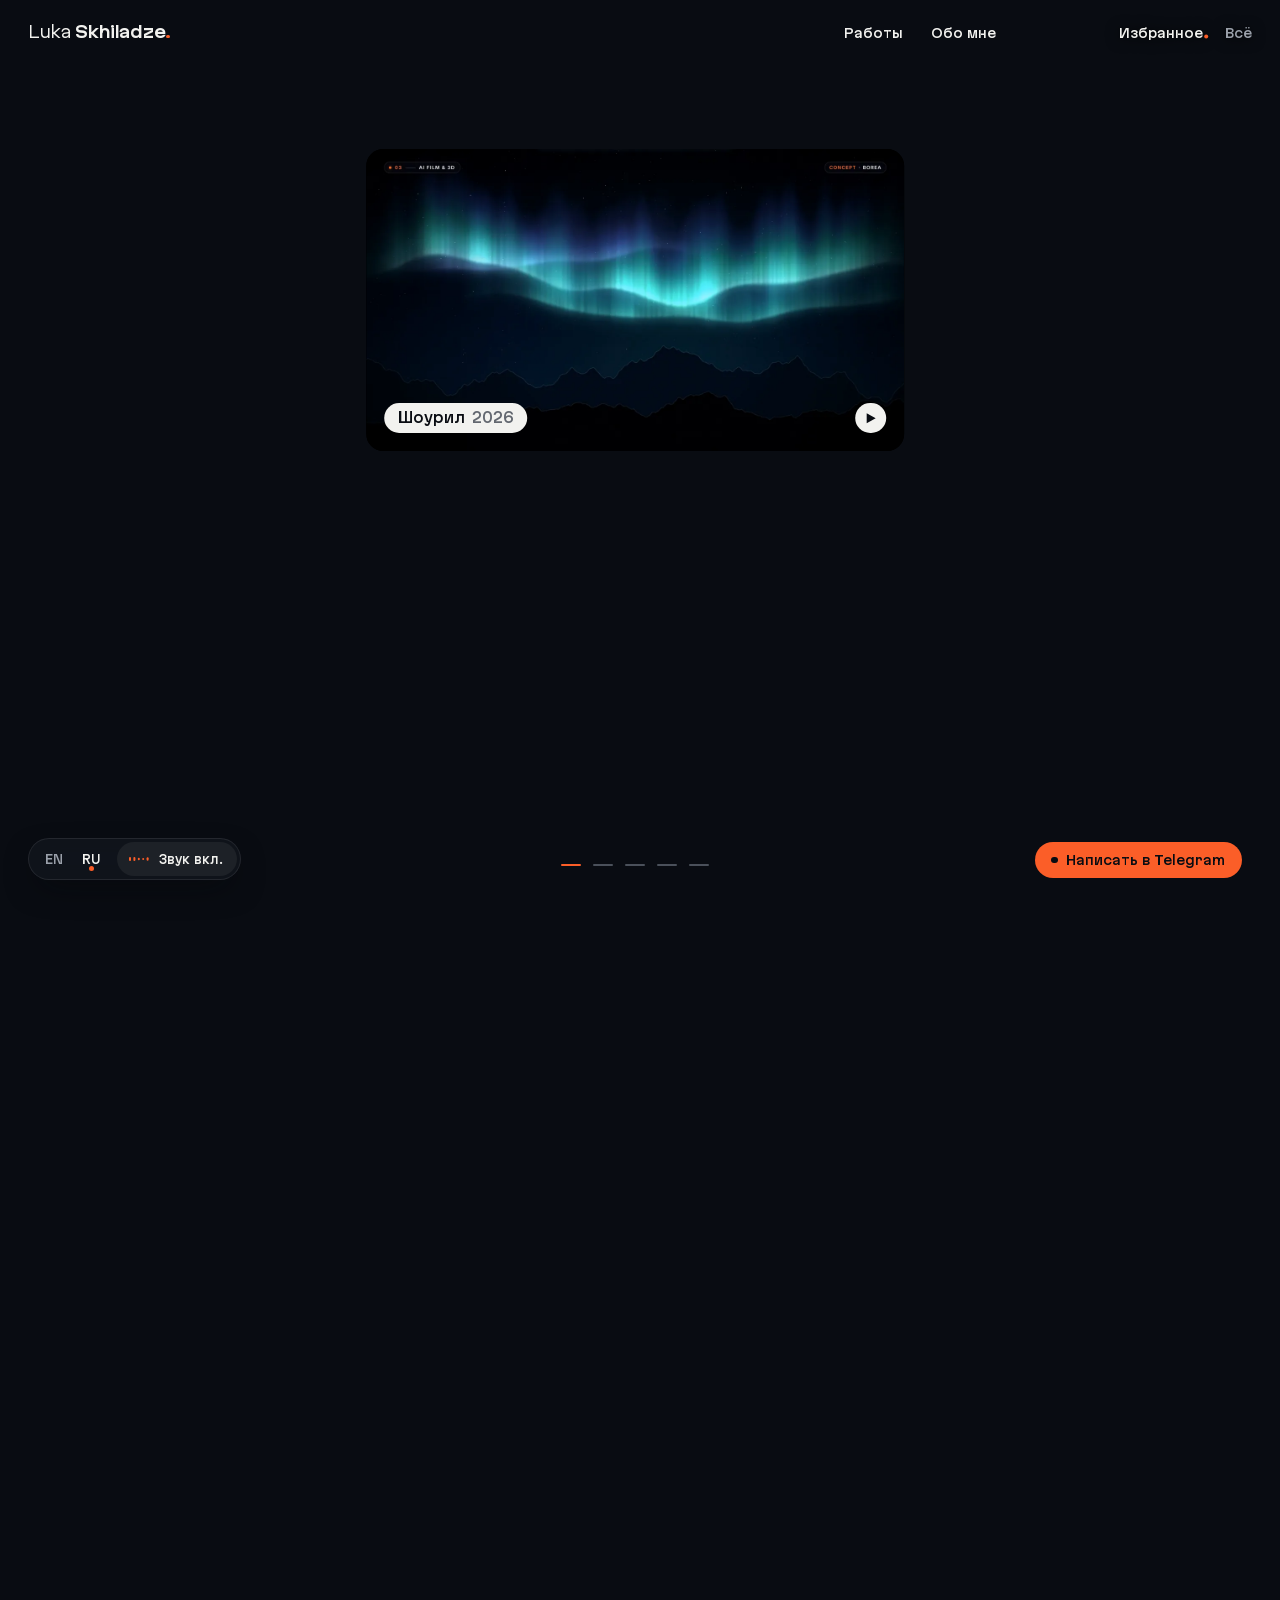
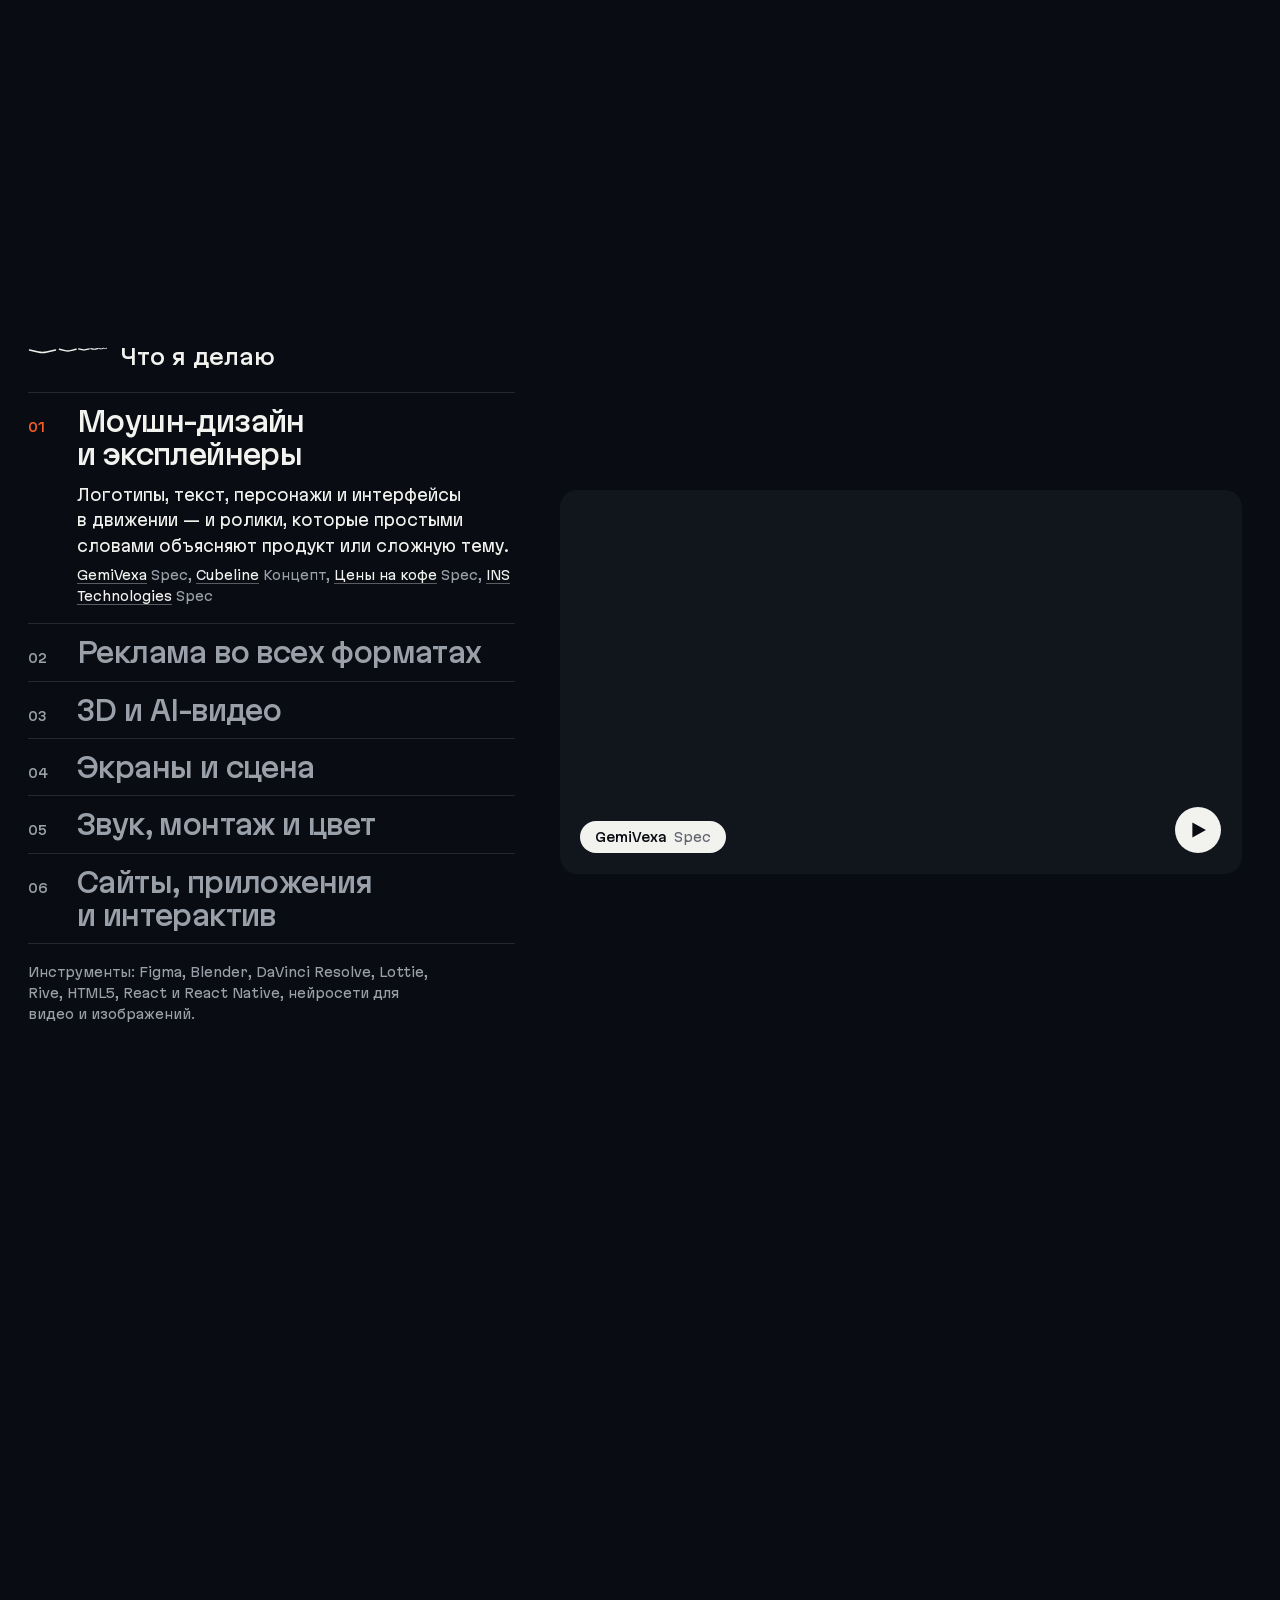
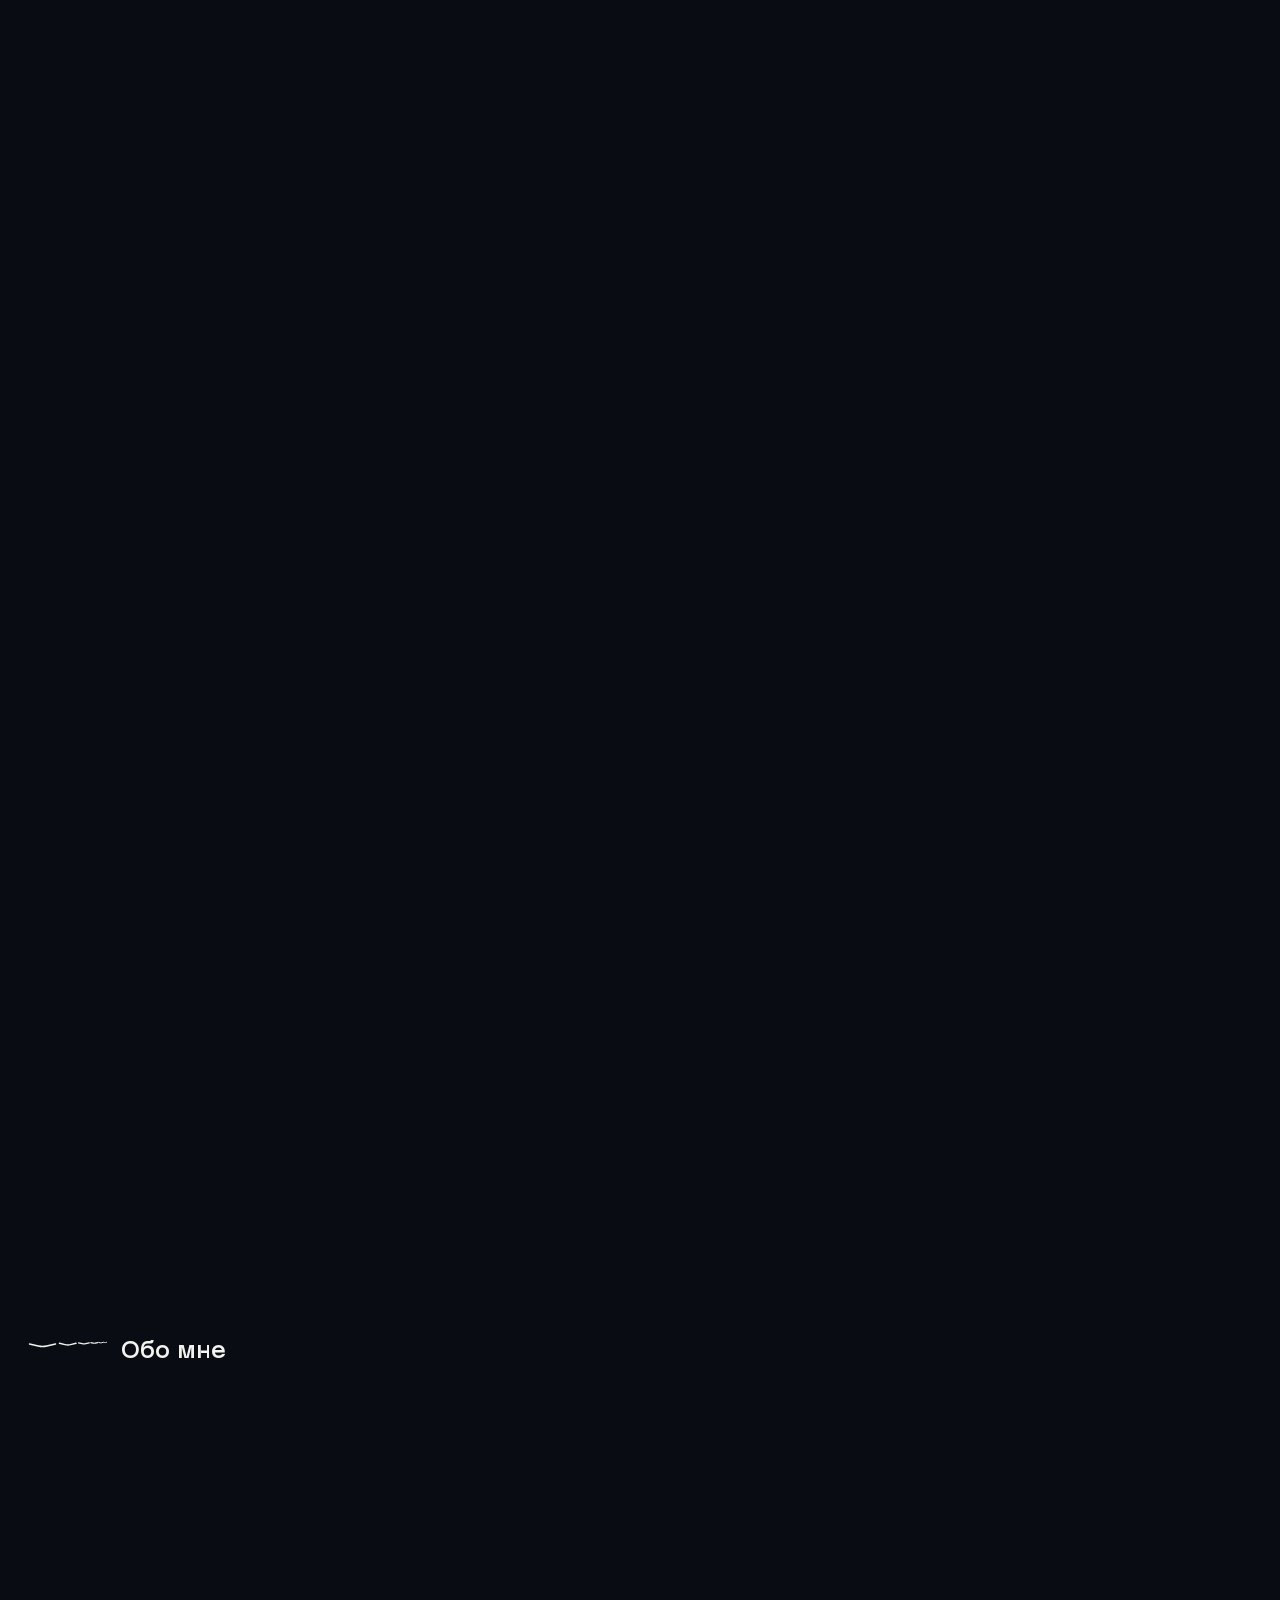
==== commit 01cb7971: "skhiladze.com: The hero panel on an iPhone always comes to rest on a film (Luka, Oct 23: after a slo" ====
--- a/ru/index.html
+++ b/ru/index.html
@@ -21,9 +21,9 @@
 <meta property="og:image:height" content="630">
 <meta property="og:locale" content="ru_RU">
 <meta name="twitter:card" content="summary_large_image">
-<link rel="icon" href="../favicon.svg?v=3231918054" type="image/svg+xml">
-<link rel="icon" href="../favicon-32.png?v=3231918054" sizes="32x32" type="image/png">
-<link rel="apple-touch-icon" href="../apple-touch-icon.png?v=3231918054">
+<link rel="icon" href="../favicon.svg?v=10347478" type="image/svg+xml">
+<link rel="icon" href="../favicon-32.png?v=10347478" sizes="32x32" type="image/png">
+<link rel="apple-touch-icon" href="../apple-touch-icon.png?v=10347478">
 <link rel="preload" href="../fonts/martian-display-lat.woff2" as="font" type="font/woff2" crossorigin>
 <link rel="preload" href="../fonts/martian-grotesk-lat.woff2" as="font" type="font/woff2" crossorigin>
 <link rel="preload" href="../fonts/martian-display-cyr.woff2" as="font" type="font/woff2" crossorigin>
@@ -34,8 +34,8 @@
 <link rel="preload" href="../media/dial.webp?v=605748b4" as="image" media="(min-width: 761px)">
 <link rel="preload" href="../media/dial-sm.webp?v=88027cfd" as="image" media="(max-width: 760px)">
 <link rel="preload" href="../media/cards-mask-ru-sm.webp?v=d1d1f223" as="image" media="(max-width: 760px)">
-<link rel="modulepreload" href="../assets/app.js?v=3231918054">
-<link rel="stylesheet" href="../assets/site.css?v=3231918054">
+<link rel="modulepreload" href="../assets/app.js?v=10347478">
+<link rel="stylesheet" href="../assets/site.css?v=10347478">
 <script>(function(d){d.classList.replace('no-js','js');var m=/[?&]still\b/.test(location.search);try{m=m||localStorage.getItem('skh-motion')==='0'}catch(e){}d.classList.add(m?'still':'is-intro');try{history.scrollRestoration='manual'}catch(e){}try{if(sessionStorage.getItem('skh-place'))d.classList.add('is-jump')}catch(e){}if(HTMLScriptElement.supports&&HTMLScriptElement.supports('speculationrules')){var s=d.ownerDocument.createElement('script');s.type='speculationrules';s.textContent="{\"prefetch\": [{\"where\": {\"selector_matches\": \"a[hreflang]:not([aria-current])\"}, \"eagerness\": \"moderate\"}]}";d.ownerDocument.head.appendChild(s)}})(document.documentElement)</script>
 <script type="application/ld+json">{"@context": "https://schema.org", "@type": "Person", "name": "Luka Skhiladze", "alternateName": "Лука Схиладзе", "jobTitle": "Motion designer and product engineer", "url": "https://skhiladze.com", "address": {"@type": "PostalAddress", "addressLocality": "Tbilisi", "addressCountry": "GE"}, "sameAs": ["https://vimeo.com/showcase/12429580", "https://www.linkedin.com/in/lukaskhiladze", "https://t.me/vaivuiskh", "https://github.com/akultange"]}</script>
 </head>
@@ -173,6 +173,6 @@
 <div class="cur" aria-hidden="true" data-watch="Смотреть" data-open="Открыть" data-type="Напишите" data-hold="Держите" data-held="Отпустите"><span class="cur__p"></span><span class="cur__r"></span><span class="cur__l"><svg class="cur__ic" viewBox="0 0 12 12" focusable="false"><path class="cur__i-play" d="M3.6 2.1V9.9L10 6Z"/><path class="cur__i-open" d="M3.5 8.5L8.5 3.5M4.6 3.5H8.5V7.4"/><path class="cur__i-hold" d="M4 2.6V9.4M8 2.6V9.4"/><path class="cur__i-type" d="M6 2.2V9.8"/></svg><span class="cur__t"></span></span></div>
 <aside class="fab-a" aria-label="Связь"><a class="fab" href="https://t.me/vaivuiskh" aria-label="Написать в Telegram"><span class="pt" aria-hidden="true"></span><span class="roll"><span>Telegram</span><span aria-hidden="true">Telegram</span></span></a></aside>
 <script type="application/json" id="strip-data">{"cards":[{"slug":"reel","kind":"film","loop":"media/teaser-sm.mp4"},{"slug":"brerdemon","kind":"film","loop":"media/loop/brerdemon-sm.mp4","hover":"media/loop/brerdemon-h-sm.mp4"},{"slug":"logicor","kind":"film","loop":"media/loop/logicor-sm.mp4","hover":"media/loop/logicor-h-sm.mp4"},{"slug":"coffee","kind":"film","loop":"media/loop/coffee-sm.mp4","hover":"media/loop/coffee-h-sm.mp4"},{"slug":"borea","kind":"film","loop":"media/loop/borea-sm.mp4","hover":"media/loop/borea-h-sm.mp4"}],"tiles":["reel","brerdemon","logicor","coffee","borea","stage","theo","fuse2d","gemivexa","onepoint","ins","campfire","ev","bassface","cubeline","cozzi","forseo"],"cols":4,"rows":5,"atlas":"media/cards-ru.webp?v=b0d1814d","atlasSm":"media/cards-ru-sm.webp?v=304b7bab","mask":"media/cards-mask-ru.webp?v=adab6310","maskSm":"media/cards-mask-ru-sm.webp?v=d1d1f223","atlasAv":"media/cards-ru.avif?v=69e3c66f","atlasSmAv":"media/cards-ru-sm.avif?v=a4f9bfae"}</script>
-<script type="module" src="../assets/app.js?v=3231918054"></script>
+<script type="module" src="../assets/app.js?v=10347478"></script>
 </body>
 </html>
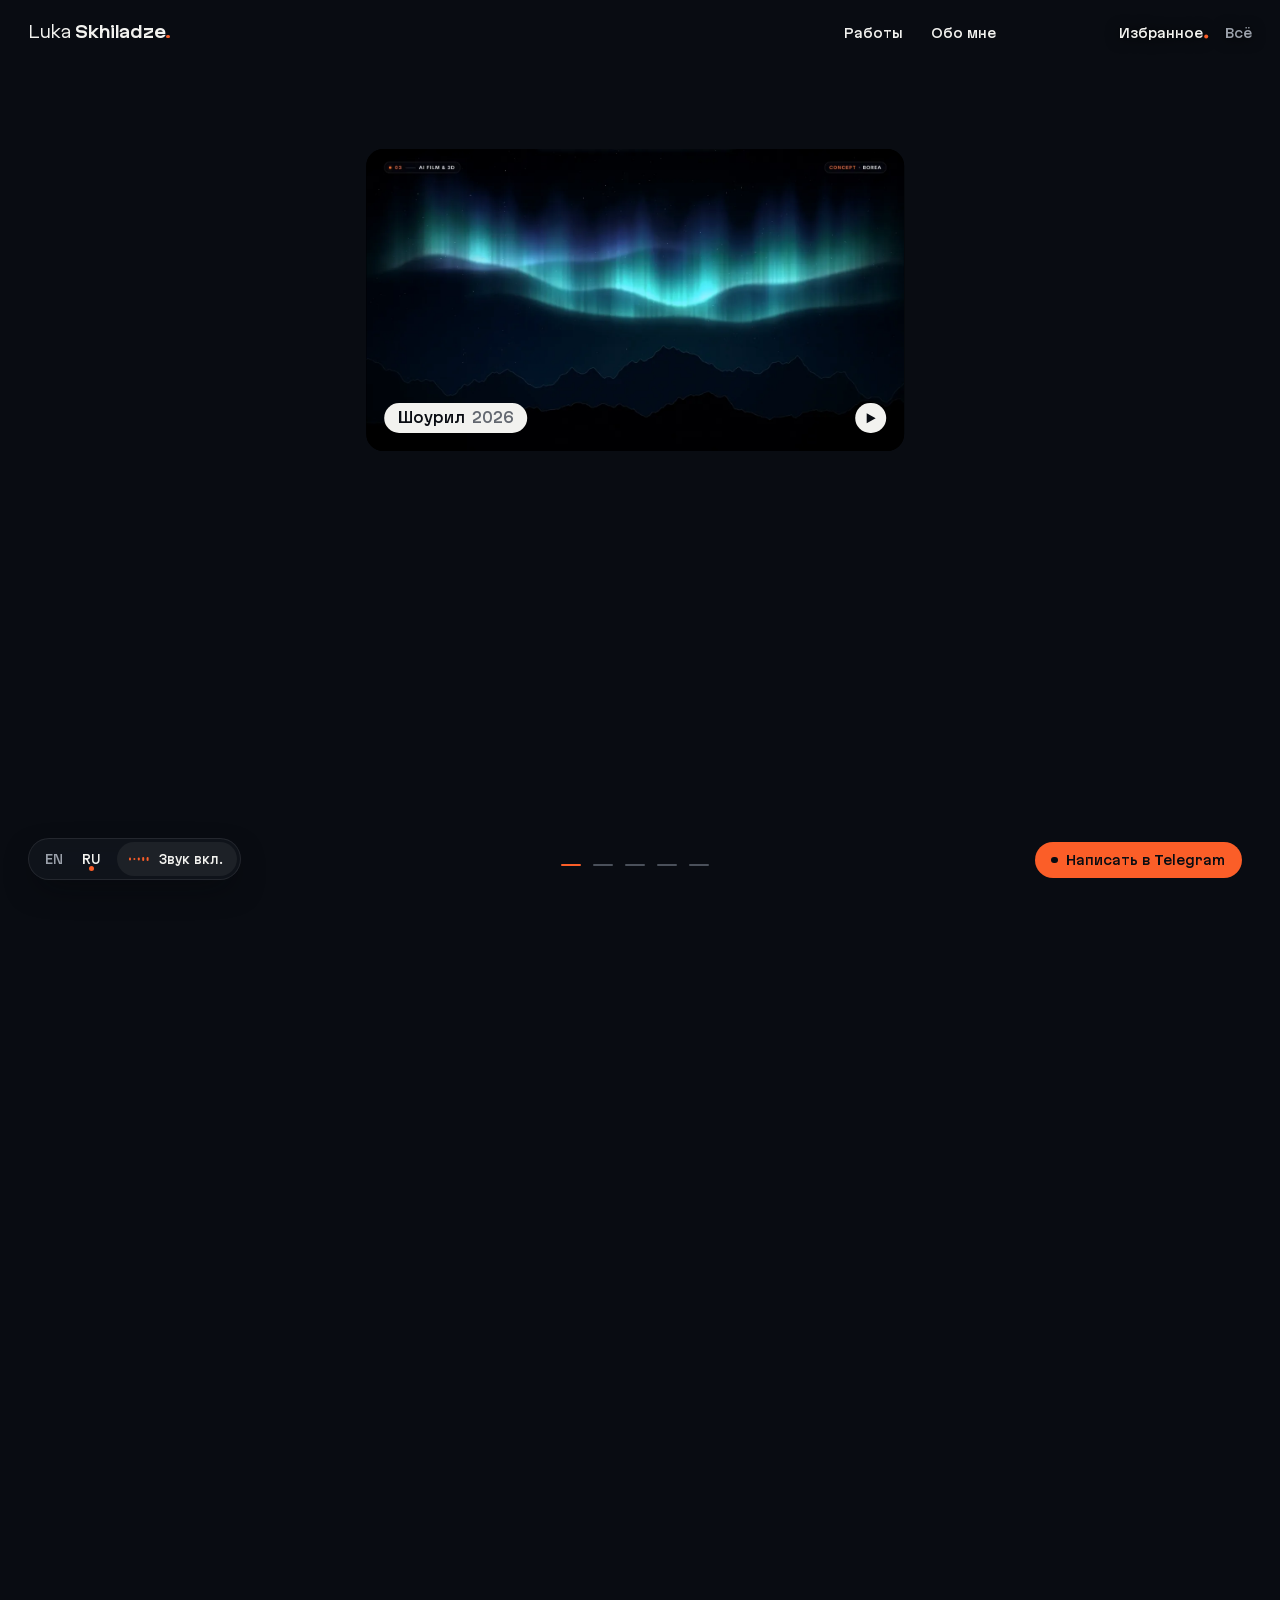
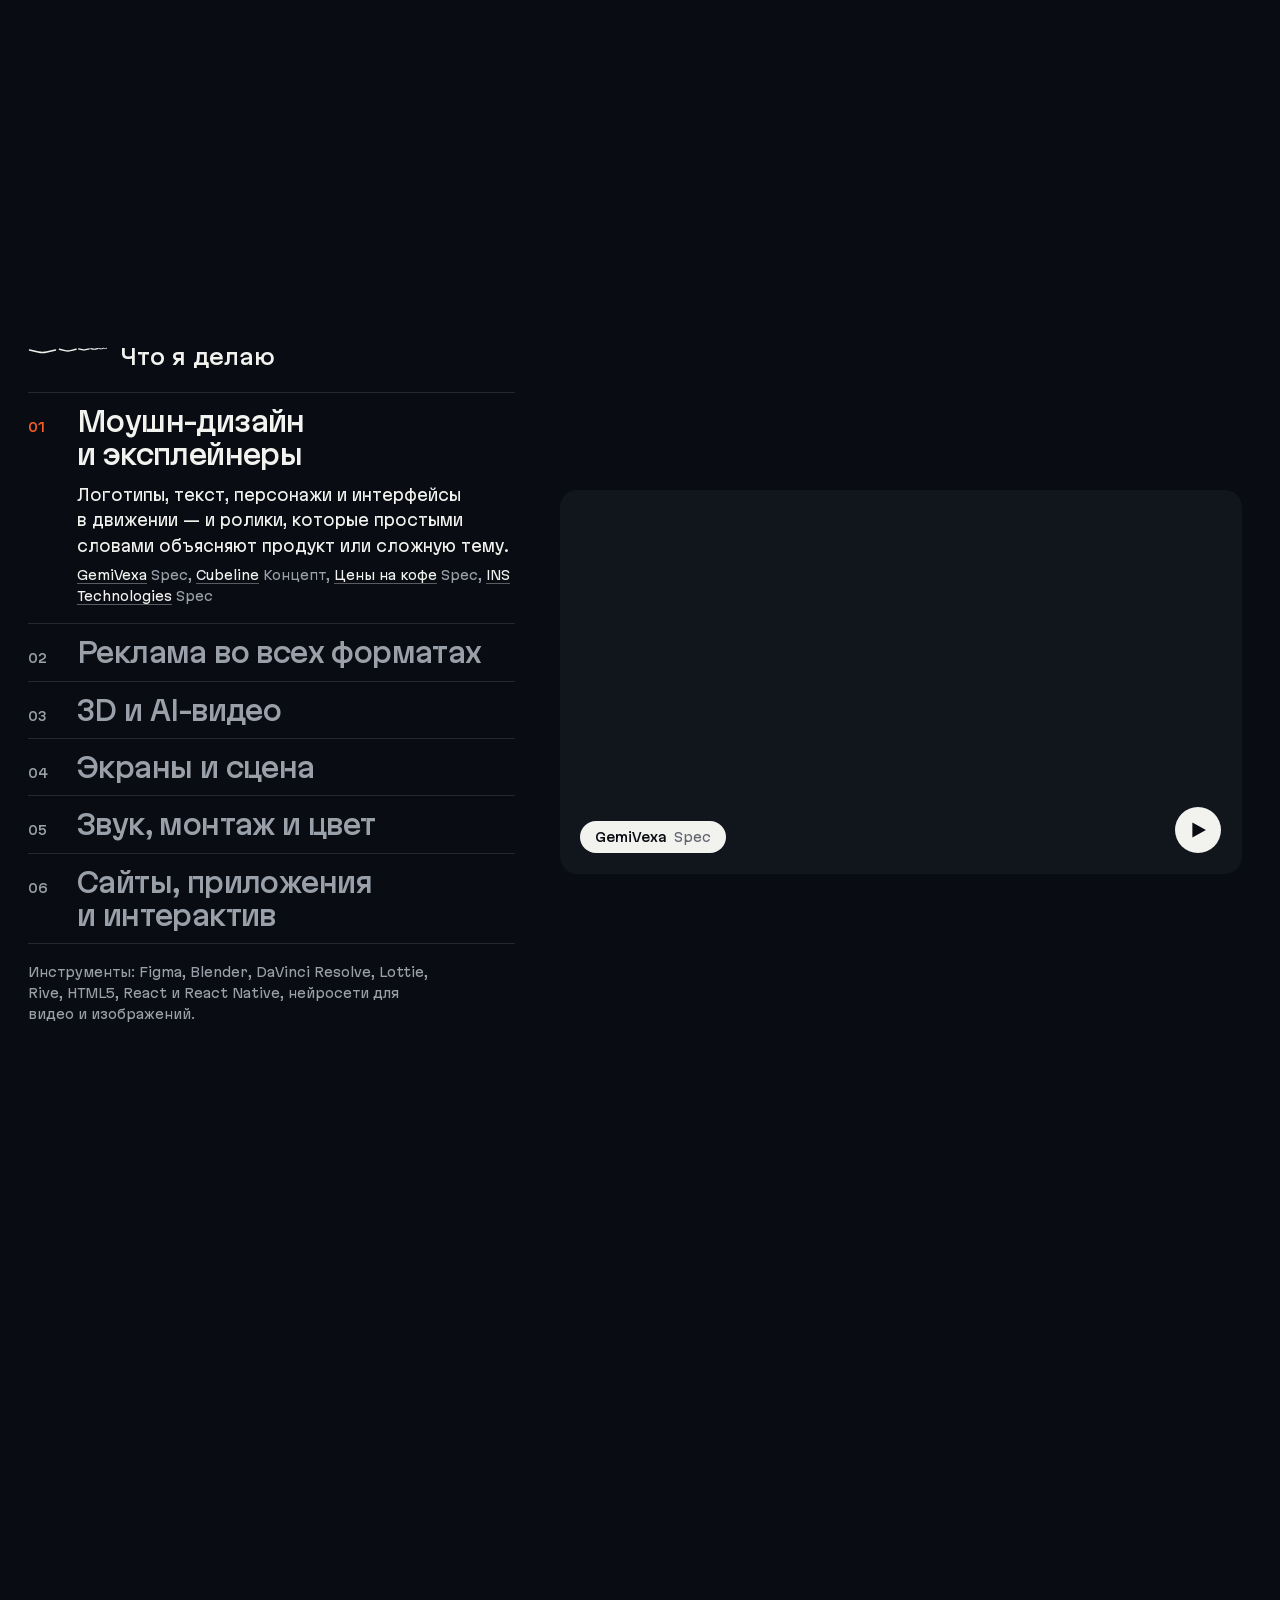
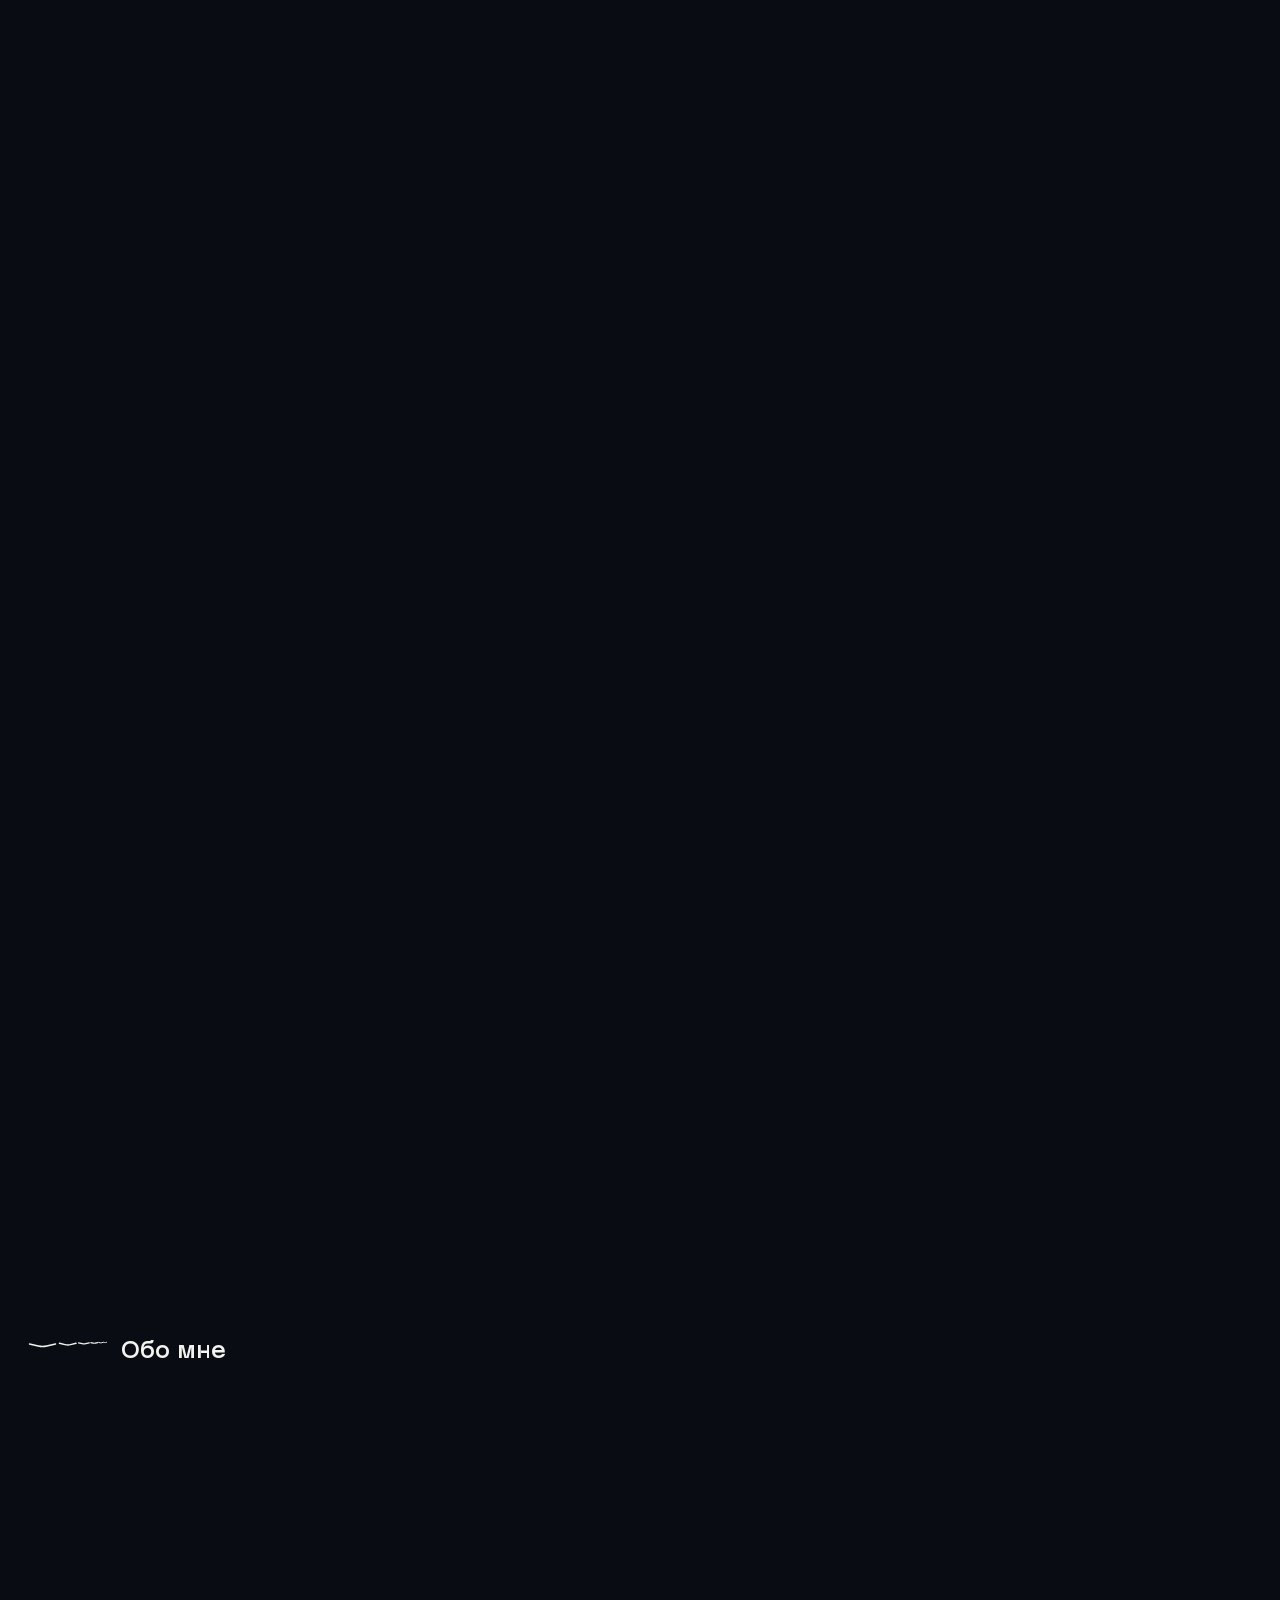
==== commit 4b4194cf: "skhiladze.com: The plain page shows its first picture with its first paint (the final audit, Oct 23:" ====
--- a/ru/index.html
+++ b/ru/index.html
@@ -21,22 +21,16 @@
 <meta property="og:image:height" content="630">
 <meta property="og:locale" content="ru_RU">
 <meta name="twitter:card" content="summary_large_image">
-<link rel="icon" href="../favicon.svg?v=10347478" type="image/svg+xml">
-<link rel="icon" href="../favicon-32.png?v=10347478" sizes="32x32" type="image/png">
-<link rel="apple-touch-icon" href="../apple-touch-icon.png?v=10347478">
+<link rel="icon" href="../favicon.svg?v=4088547551" type="image/svg+xml">
+<link rel="icon" href="../favicon-32.png?v=4088547551" sizes="32x32" type="image/png">
+<link rel="apple-touch-icon" href="../apple-touch-icon.png?v=4088547551">
 <link rel="preload" href="../fonts/martian-display-lat.woff2" as="font" type="font/woff2" crossorigin>
 <link rel="preload" href="../fonts/martian-grotesk-lat.woff2" as="font" type="font/woff2" crossorigin>
 <link rel="preload" href="../fonts/martian-display-cyr.woff2" as="font" type="font/woff2" crossorigin>
 <link rel="preload" href="../fonts/martian-grotesk-cyr.woff2" as="font" type="font/woff2" crossorigin>
-<link rel="preload" href="../media/cards-ru.avif?v=69e3c66f" as="image" type="image/avif" media="(min-width: 761px)" fetchpriority="high">
-<link rel="preload" href="../media/cards-ru-sm.avif?v=a4f9bfae" as="image" type="image/avif" media="(max-width: 760px)" fetchpriority="high">
-<link rel="preload" href="../media/cards-mask-ru.webp?v=adab6310" as="image" media="(min-width: 761px)">
-<link rel="preload" href="../media/dial.webp?v=605748b4" as="image" media="(min-width: 761px)">
-<link rel="preload" href="../media/dial-sm.webp?v=88027cfd" as="image" media="(max-width: 760px)">
-<link rel="preload" href="../media/cards-mask-ru-sm.webp?v=d1d1f223" as="image" media="(max-width: 760px)">
-<link rel="modulepreload" href="../assets/app.js?v=10347478">
-<link rel="stylesheet" href="../assets/site.css?v=10347478">
-<script>(function(d){d.classList.replace('no-js','js');var m=/[?&]still\b/.test(location.search);try{m=m||localStorage.getItem('skh-motion')==='0'}catch(e){}d.classList.add(m?'still':'is-intro');try{history.scrollRestoration='manual'}catch(e){}try{if(sessionStorage.getItem('skh-place'))d.classList.add('is-jump')}catch(e){}if(HTMLScriptElement.supports&&HTMLScriptElement.supports('speculationrules')){var s=d.ownerDocument.createElement('script');s.type='speculationrules';s.textContent="{\"prefetch\": [{\"where\": {\"selector_matches\": \"a[hreflang]:not([aria-current])\"}, \"eagerness\": \"moderate\"}]}";d.ownerDocument.head.appendChild(s)}})(document.documentElement)</script>
+<link rel="modulepreload" href="../assets/app.js?v=4088547551">
+<script>(function(d){d.classList.replace('no-js','js');var m=/[?&]still\b/.test(location.search);try{m=m||localStorage.getItem('skh-motion')==='0'}catch(e){}var g='';try{if(/[?&]gl\b/.test(location.search))g='hw';else{var c=d.ownerDocument.createElement('canvas'),x=c.getContext('webgl2')||c.getContext('webgl');if(x){var r=x.getExtension('WEBGL_debug_renderer_info');g=/swiftshader|llvmpipe|softpipe|software|basic render/i.test(String(x.getParameter(r?r.UNMASKED_RENDERER_WEBGL:x.RENDERER)||''))?'soft':'hw';var l=x.getExtension('WEBGL_lose_context');if(l)l.loseContext()}else g='none'}}catch(e){g=''}d.setAttribute('data-gl',g);var p=g==='soft'||g==='none';d.classList.add(m?'still':p?'gl-plain':'is-intro');if(!p){var o=d.ownerDocument,b=d.getAttribute('data-base')||'',L=[["media/cards-ru.avif?v=69e3c66f","image/avif","(min-width: 761px)",1],["media/cards-ru-sm.avif?v=a4f9bfae","image/avif","(max-width: 760px)",1],["media/cards-mask-ru.webp?v=adab6310","","(min-width: 761px)",0],["media/dial.webp?v=605748b4","","(min-width: 761px)",0],["media/dial-sm.webp?v=88027cfd","","(max-width: 760px)",0],["media/cards-mask-ru-sm.webp?v=d1d1f223","","(max-width: 760px)",0]];for(var i=0;i<L.length;i++){var k=o.createElement('link');k.rel='preload';k.as='image';if(L[i][1])k.type=L[i][1];k.media=L[i][2];if(L[i][3])k.setAttribute('fetchpriority','high');k.href=b+L[i][0];o.head.appendChild(k)}}try{history.scrollRestoration='manual'}catch(e){}try{if(sessionStorage.getItem('skh-place'))d.classList.add('is-jump')}catch(e){}if(HTMLScriptElement.supports&&HTMLScriptElement.supports('speculationrules')){var s=d.ownerDocument.createElement('script');s.type='speculationrules';s.textContent="{\"prefetch\": [{\"where\": {\"selector_matches\": \"a[hreflang]:not([aria-current])\"}, \"eagerness\": \"moderate\"}]}";d.ownerDocument.head.appendChild(s)}})(document.documentElement)</script>
+<link rel="stylesheet" href="../assets/site.css?v=4088547551">
 <script type="application/ld+json">{"@context": "https://schema.org", "@type": "Person", "name": "Luka Skhiladze", "alternateName": "Лука Схиладзе", "jobTitle": "Motion designer and product engineer", "url": "https://skhiladze.com", "address": {"@type": "PostalAddress", "addressLocality": "Tbilisi", "addressCountry": "GE"}, "sameAs": ["https://vimeo.com/showcase/12429580", "https://www.linkedin.com/in/lukaskhiladze", "https://t.me/vaivuiskh", "https://github.com/akultange"]}</script>
 </head>
 <body>
@@ -62,7 +56,7 @@
       </div>
     </header>
     <div class="gate">
-      <div class="gate__frame"><video class="gate__v is-on" data-src="../media/teaser.mp4" data-src-sm="../media/teaser-sm.mp4" data-poster="../media/reel.webp" muted loop playsinline preload="none" aria-hidden="true" tabindex="-1"></video><video class="gate__v" data-src="../media/loop/brerdemon.mp4" data-src-sm="../media/loop/brerdemon-sm.mp4" data-poster="../media/loop/brerdemon.webp" muted loop playsinline preload="none" aria-hidden="true" tabindex="-1"></video><video class="gate__v" data-src="../media/loop/logicor.mp4" data-src-sm="../media/loop/logicor-sm.mp4" data-poster="../media/loop/logicor.webp" muted loop playsinline preload="none" aria-hidden="true" tabindex="-1"></video><video class="gate__v" data-src="../media/loop/coffee.mp4" data-src-sm="../media/loop/coffee-sm.mp4" data-poster="../media/loop/coffee.webp" muted loop playsinline preload="none" aria-hidden="true" tabindex="-1"></video><video class="gate__v" data-src="../media/loop/borea.mp4" data-src-sm="../media/loop/borea-sm.mp4" data-poster="../media/loop/borea.webp" muted loop playsinline preload="none" aria-hidden="true" tabindex="-1"></video><noscript><img class="gate__still" src="../media/reel.webp" width="1280" height="720" alt=""></noscript><div class="gate__rows"><div class="gate__row is-on" data-i="0" aria-current="true"><span class="gate__tab" data-gl-shield><b>Шоурил</b> <span>2026</span></span><a class="gate__play" data-gl-shield href="https://vimeo.com/1236859193" data-slug="reel" data-kind="film" data-title="Шоурил" data-what="Минута работ под мою музыку" data-label="2026" data-vimeo="1236859193" data-file="../media/film/reel.mp4" data-snd="music" aria-label="Смотреть со звуком: Шоурил"><span class="gate__pl" aria-hidden="true">Смотреть со звуком</span><svg class="gate__ic" viewBox="0 0 58 58" aria-hidden="true"><path d="M21.9 19.5V38.5L39 29Z"/></svg></a></div><div class="gate__row" data-i="1"><span class="gate__tab" data-gl-shield><b>BrerDemon</b> <span>Концепт</span></span><a class="gate__play" data-gl-shield href="../media/film/brerdemon.mp4" data-slug="brerdemon" data-kind="film" data-title="BrerDemon" data-label="Концепт" data-file="../media/film/brerdemon.mp4" data-snd="music" aria-label="Смотреть: BrerDemon"><span class="gate__pl" aria-hidden="true">Смотреть</span><svg class="gate__ic" viewBox="0 0 58 58" aria-hidden="true"><path d="M21.9 19.5V38.5L39 29Z"/></svg></a></div><div class="gate__row" data-i="2"><span class="gate__tab" data-gl-shield><b>Logicor Park 08</b> <span>Клиент, AI</span></span><a class="gate__play" data-gl-shield href="../media/film/logicor.mp4" data-slug="logicor" data-kind="film" data-title="Logicor Park 08" data-what="Баннерная кампания с AI-видео, все форматы" data-label="Клиент, AI" data-file="../media/film/logicor.mp4" data-snd="none" aria-label="Смотреть: Logicor Park 08"><span class="gate__pl" aria-hidden="true">Смотреть</span><svg class="gate__ic" viewBox="0 0 58 58" aria-hidden="true"><path d="M21.9 19.5V38.5L39 29Z"/></svg></a></div><div class="gate__row" data-i="3"><span class="gate__tab" data-gl-shield><b>Цены на кофе</b> <span>Spec</span></span><a class="gate__play" data-gl-shield href="https://vimeo.com/1236838621" data-slug="coffee" data-kind="film" data-title="Цены на кофе" data-what="Рисованный эксплейнер для YouTube" data-label="Spec" data-vimeo="1236838621" data-file="../media/film/coffee.mp4" data-cc="../media/film/coffee.vtt" aria-label="Смотреть: Цены на кофе"><span class="gate__pl" aria-hidden="true">Смотреть</span><svg class="gate__ic" viewBox="0 0 58 58" aria-hidden="true"><path d="M21.9 19.5V38.5L39 29Z"/></svg></a></div><div class="gate__row" data-i="4"><span class="gate__tab" data-gl-shield><b>Borea</b> <span>Концепт</span></span><a class="gate__play" data-gl-shield href="https://vimeo.com/1231861622" data-slug="borea" data-kind="film" data-title="Borea" data-what="Фильм к запуску приложения погоды" data-label="Концепт" data-vimeo="1231861622" data-file="../media/film/borea.mp4" data-snd="music" aria-label="Смотреть: Borea"><span class="gate__pl" aria-hidden="true">Смотреть</span><svg class="gate__ic" viewBox="0 0 58 58" aria-hidden="true"><path d="M21.9 19.5V38.5L39 29Z"/></svg></a></div></div></div>
+      <div class="gate__frame"><video class="gate__v is-on" data-src="../media/teaser.mp4" data-src-sm="../media/teaser-sm.mp4" data-poster="../media/reel.webp" poster="../media/reel.webp" muted loop playsinline preload="none" aria-hidden="true" tabindex="-1"></video><video class="gate__v" data-src="../media/loop/brerdemon.mp4" data-src-sm="../media/loop/brerdemon-sm.mp4" data-poster="../media/loop/brerdemon.webp" muted loop playsinline preload="none" aria-hidden="true" tabindex="-1"></video><video class="gate__v" data-src="../media/loop/logicor.mp4" data-src-sm="../media/loop/logicor-sm.mp4" data-poster="../media/loop/logicor.webp" muted loop playsinline preload="none" aria-hidden="true" tabindex="-1"></video><video class="gate__v" data-src="../media/loop/coffee.mp4" data-src-sm="../media/loop/coffee-sm.mp4" data-poster="../media/loop/coffee.webp" muted loop playsinline preload="none" aria-hidden="true" tabindex="-1"></video><video class="gate__v" data-src="../media/loop/borea.mp4" data-src-sm="../media/loop/borea-sm.mp4" data-poster="../media/loop/borea.webp" muted loop playsinline preload="none" aria-hidden="true" tabindex="-1"></video><noscript><img class="gate__still" src="../media/reel.webp" width="1280" height="720" alt=""></noscript><div class="gate__rows"><div class="gate__row is-on" data-i="0" aria-current="true"><span class="gate__tab" data-gl-shield><b>Шоурил</b> <span>2026</span></span><a class="gate__play" data-gl-shield href="https://vimeo.com/1236859193" data-slug="reel" data-kind="film" data-title="Шоурил" data-what="Минута работ под мою музыку" data-label="2026" data-vimeo="1236859193" data-file="../media/film/reel.mp4" data-snd="music" aria-label="Смотреть со звуком: Шоурил"><span class="gate__pl" aria-hidden="true">Смотреть со звуком</span><svg class="gate__ic" viewBox="0 0 58 58" aria-hidden="true"><path d="M21.9 19.5V38.5L39 29Z"/></svg></a></div><div class="gate__row" data-i="1"><span class="gate__tab" data-gl-shield><b>BrerDemon</b> <span>Концепт</span></span><a class="gate__play" data-gl-shield href="../media/film/brerdemon.mp4" data-slug="brerdemon" data-kind="film" data-title="BrerDemon" data-label="Концепт" data-file="../media/film/brerdemon.mp4" data-snd="music" aria-label="Смотреть: BrerDemon"><span class="gate__pl" aria-hidden="true">Смотреть</span><svg class="gate__ic" viewBox="0 0 58 58" aria-hidden="true"><path d="M21.9 19.5V38.5L39 29Z"/></svg></a></div><div class="gate__row" data-i="2"><span class="gate__tab" data-gl-shield><b>Logicor Park 08</b> <span>Клиент, AI</span></span><a class="gate__play" data-gl-shield href="../media/film/logicor.mp4" data-slug="logicor" data-kind="film" data-title="Logicor Park 08" data-what="Баннерная кампания с AI-видео, все форматы" data-label="Клиент, AI" data-file="../media/film/logicor.mp4" data-snd="none" aria-label="Смотреть: Logicor Park 08"><span class="gate__pl" aria-hidden="true">Смотреть</span><svg class="gate__ic" viewBox="0 0 58 58" aria-hidden="true"><path d="M21.9 19.5V38.5L39 29Z"/></svg></a></div><div class="gate__row" data-i="3"><span class="gate__tab" data-gl-shield><b>Цены на кофе</b> <span>Spec</span></span><a class="gate__play" data-gl-shield href="https://vimeo.com/1236838621" data-slug="coffee" data-kind="film" data-title="Цены на кофе" data-what="Рисованный эксплейнер для YouTube" data-label="Spec" data-vimeo="1236838621" data-file="../media/film/coffee.mp4" data-cc="../media/film/coffee.vtt" aria-label="Смотреть: Цены на кофе"><span class="gate__pl" aria-hidden="true">Смотреть</span><svg class="gate__ic" viewBox="0 0 58 58" aria-hidden="true"><path d="M21.9 19.5V38.5L39 29Z"/></svg></a></div><div class="gate__row" data-i="4"><span class="gate__tab" data-gl-shield><b>Borea</b> <span>Концепт</span></span><a class="gate__play" data-gl-shield href="https://vimeo.com/1231861622" data-slug="borea" data-kind="film" data-title="Borea" data-what="Фильм к запуску приложения погоды" data-label="Концепт" data-vimeo="1231861622" data-file="../media/film/borea.mp4" data-snd="music" aria-label="Смотреть: Borea"><span class="gate__pl" aria-hidden="true">Смотреть</span><svg class="gate__ic" viewBox="0 0 58 58" aria-hidden="true"><path d="M21.9 19.5V38.5L39 29Z"/></svg></a></div></div></div>
     </div>
     <div class="dots" role="group" aria-label="Фильмы в центральном окне"><button class="dots__b" type="button" data-i="0" aria-label="Шоурил" aria-current="true"></button><button class="dots__b" type="button" data-i="1" aria-label="BrerDemon"></button><button class="dots__b" type="button" data-i="2" aria-label="Logicor Park 08"></button><button class="dots__b" type="button" data-i="3" aria-label="Цены на кофе"></button><button class="dots__b" type="button" data-i="4" aria-label="Borea"></button></div>
     <p class="swipe" aria-hidden="true"><svg class="swipe__ic" viewBox="0 0 16 30"><path d="M2.6 26L8 20.6 13.4 26"/><path d="M2.6 17L8 11.6 13.4 17"/><circle cx="8" cy="4.4" r="2.5"/></svg><span class="swipe__t">Листайте вверх</span></p>
@@ -173,6 +167,6 @@
 <div class="cur" aria-hidden="true" data-watch="Смотреть" data-open="Открыть" data-type="Напишите" data-hold="Держите" data-held="Отпустите"><span class="cur__p"></span><span class="cur__r"></span><span class="cur__l"><svg class="cur__ic" viewBox="0 0 12 12" focusable="false"><path class="cur__i-play" d="M3.6 2.1V9.9L10 6Z"/><path class="cur__i-open" d="M3.5 8.5L8.5 3.5M4.6 3.5H8.5V7.4"/><path class="cur__i-hold" d="M4 2.6V9.4M8 2.6V9.4"/><path class="cur__i-type" d="M6 2.2V9.8"/></svg><span class="cur__t"></span></span></div>
 <aside class="fab-a" aria-label="Связь"><a class="fab" href="https://t.me/vaivuiskh" aria-label="Написать в Telegram"><span class="pt" aria-hidden="true"></span><span class="roll"><span>Telegram</span><span aria-hidden="true">Telegram</span></span></a></aside>
 <script type="application/json" id="strip-data">{"cards":[{"slug":"reel","kind":"film","loop":"media/teaser-sm.mp4"},{"slug":"brerdemon","kind":"film","loop":"media/loop/brerdemon-sm.mp4","hover":"media/loop/brerdemon-h-sm.mp4"},{"slug":"logicor","kind":"film","loop":"media/loop/logicor-sm.mp4","hover":"media/loop/logicor-h-sm.mp4"},{"slug":"coffee","kind":"film","loop":"media/loop/coffee-sm.mp4","hover":"media/loop/coffee-h-sm.mp4"},{"slug":"borea","kind":"film","loop":"media/loop/borea-sm.mp4","hover":"media/loop/borea-h-sm.mp4"}],"tiles":["reel","brerdemon","logicor","coffee","borea","stage","theo","fuse2d","gemivexa","onepoint","ins","campfire","ev","bassface","cubeline","cozzi","forseo"],"cols":4,"rows":5,"atlas":"media/cards-ru.webp?v=b0d1814d","atlasSm":"media/cards-ru-sm.webp?v=304b7bab","mask":"media/cards-mask-ru.webp?v=adab6310","maskSm":"media/cards-mask-ru-sm.webp?v=d1d1f223","atlasAv":"media/cards-ru.avif?v=69e3c66f","atlasSmAv":"media/cards-ru-sm.avif?v=a4f9bfae"}</script>
-<script type="module" src="../assets/app.js?v=10347478"></script>
+<script type="module" src="../assets/app.js?v=4088547551"></script>
 </body>
 </html>
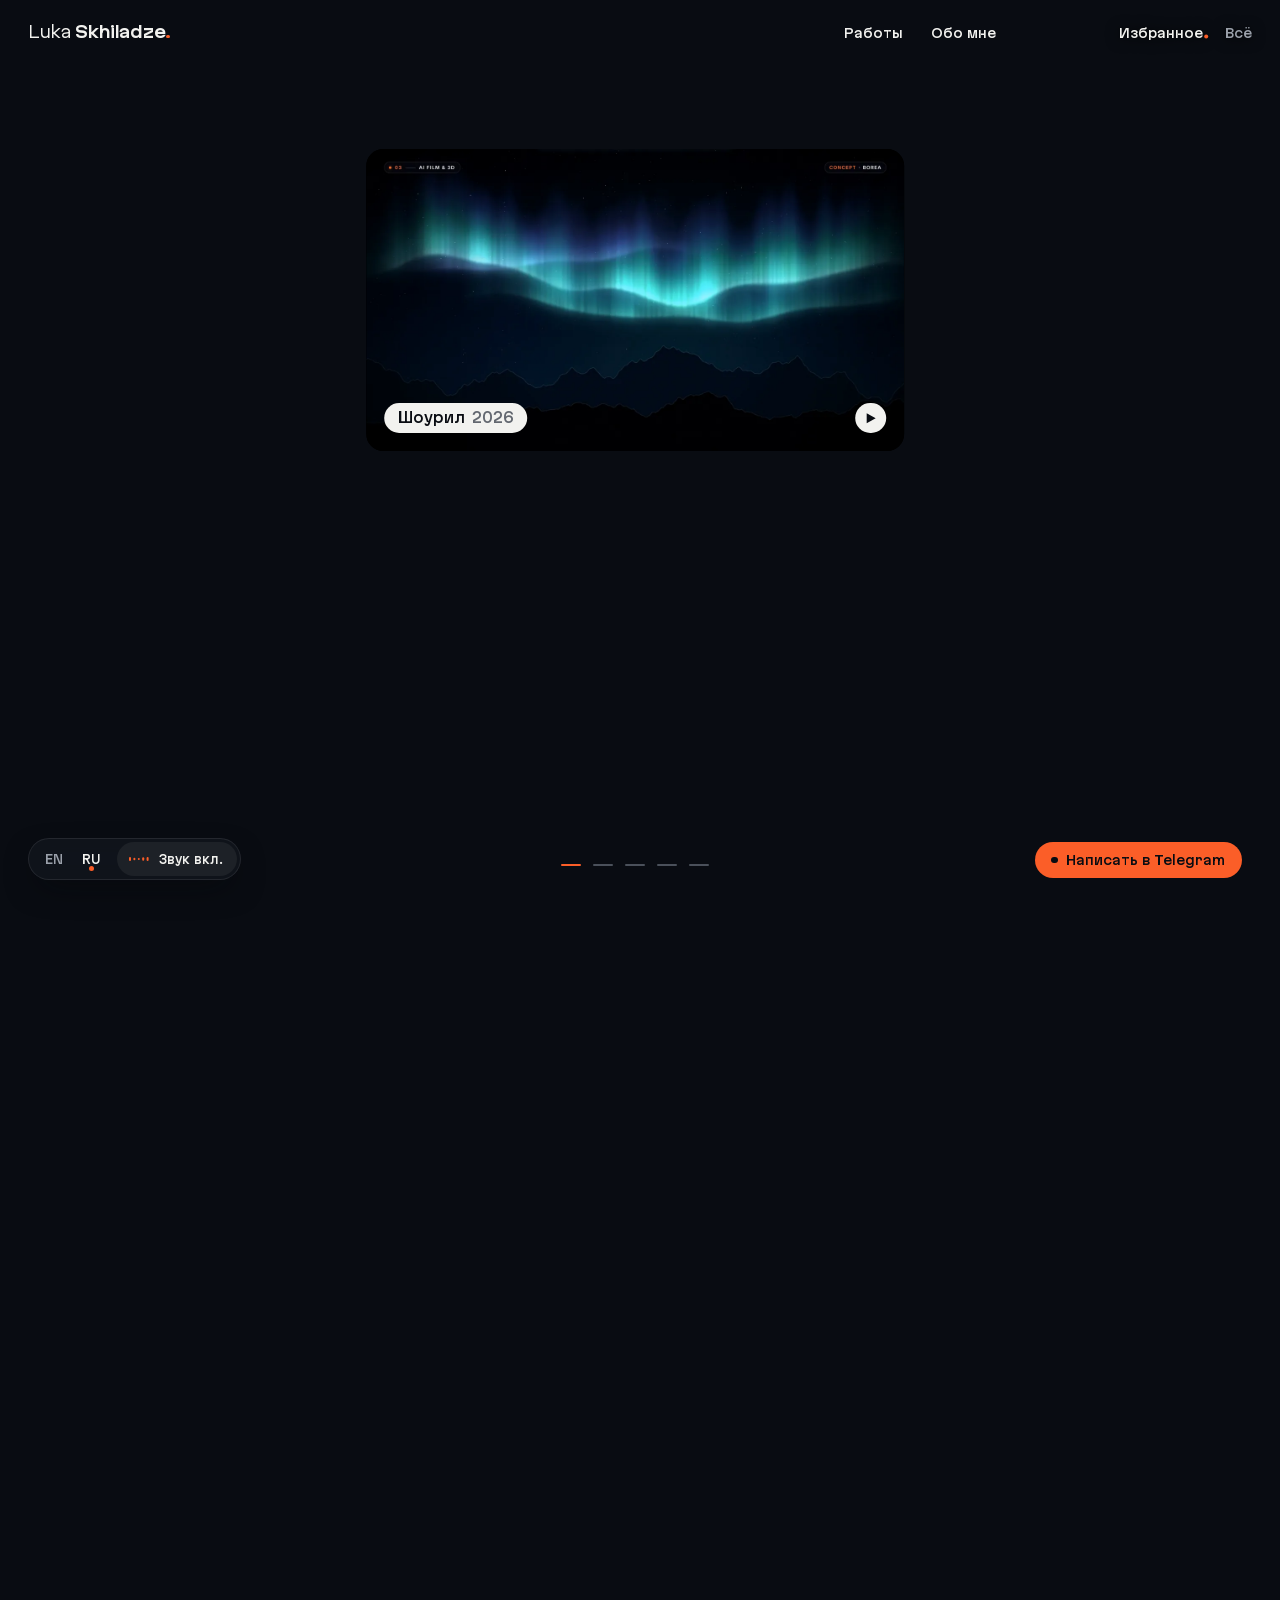
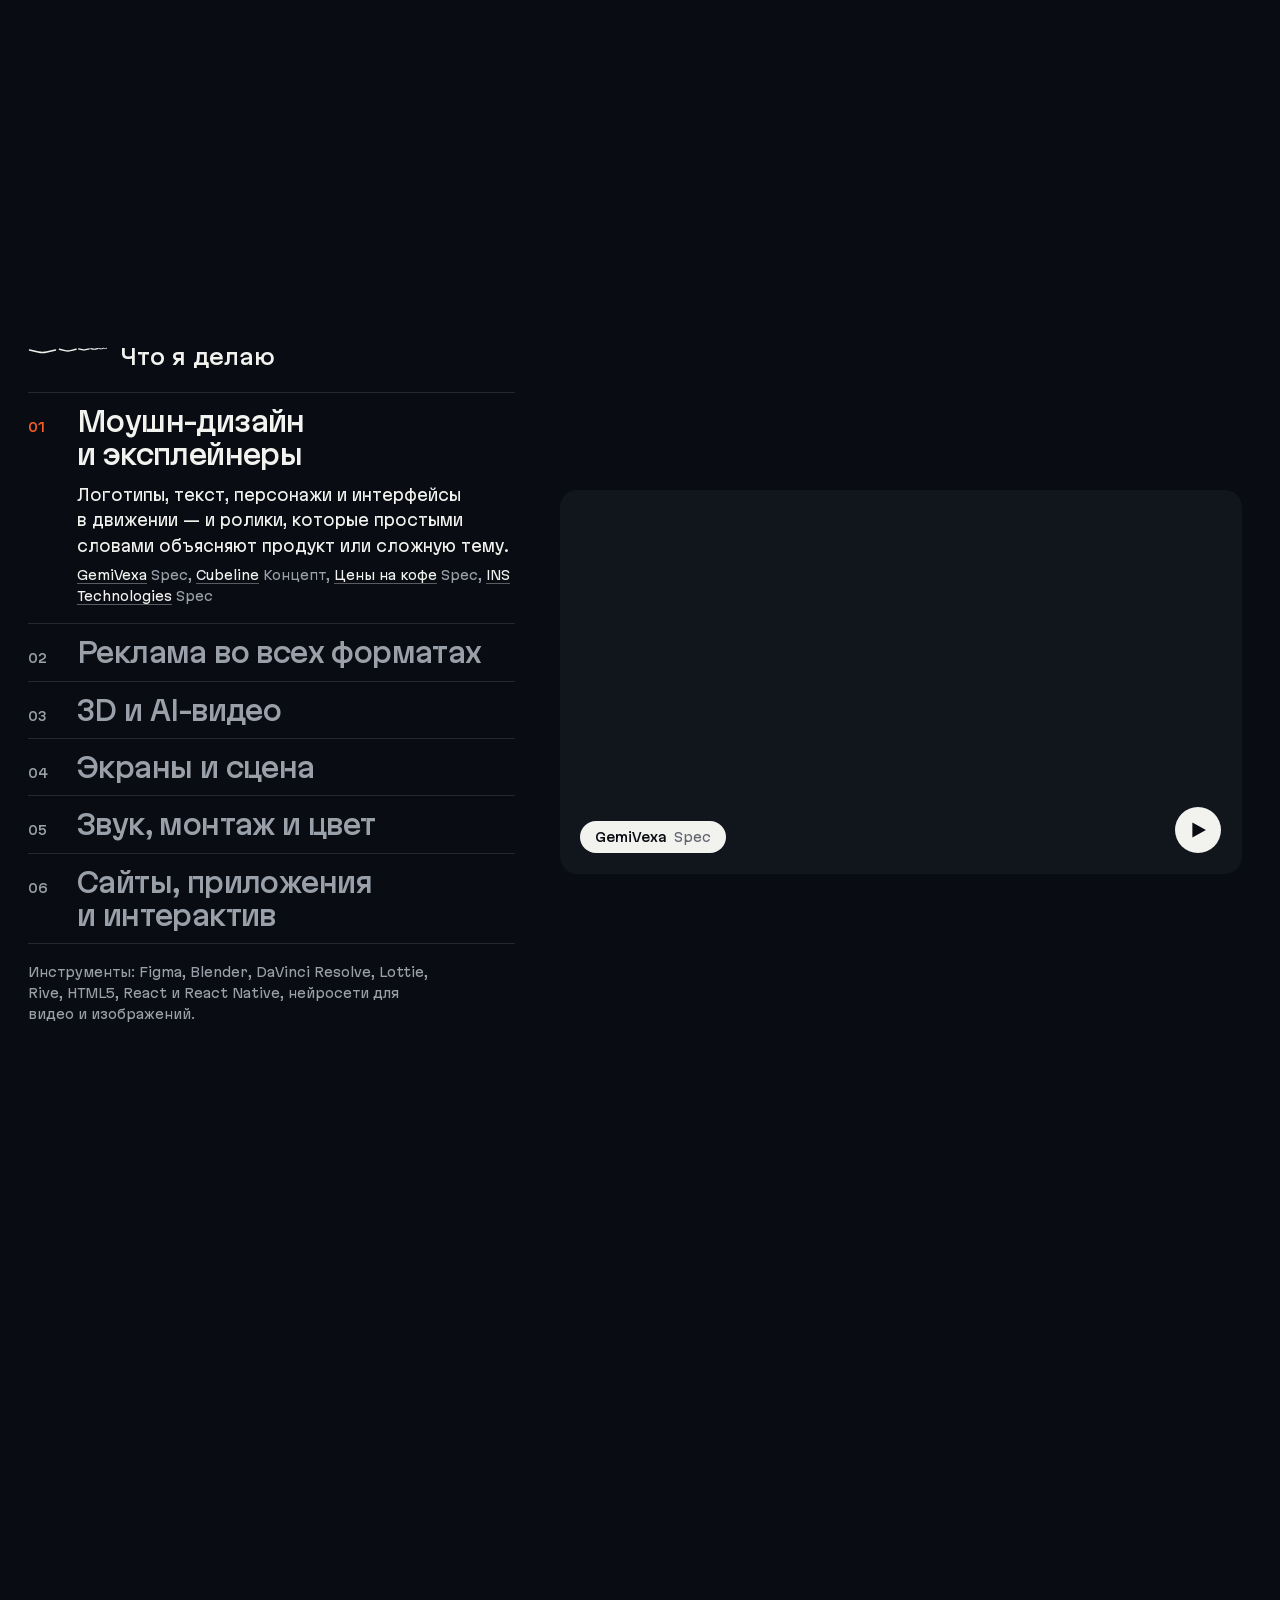
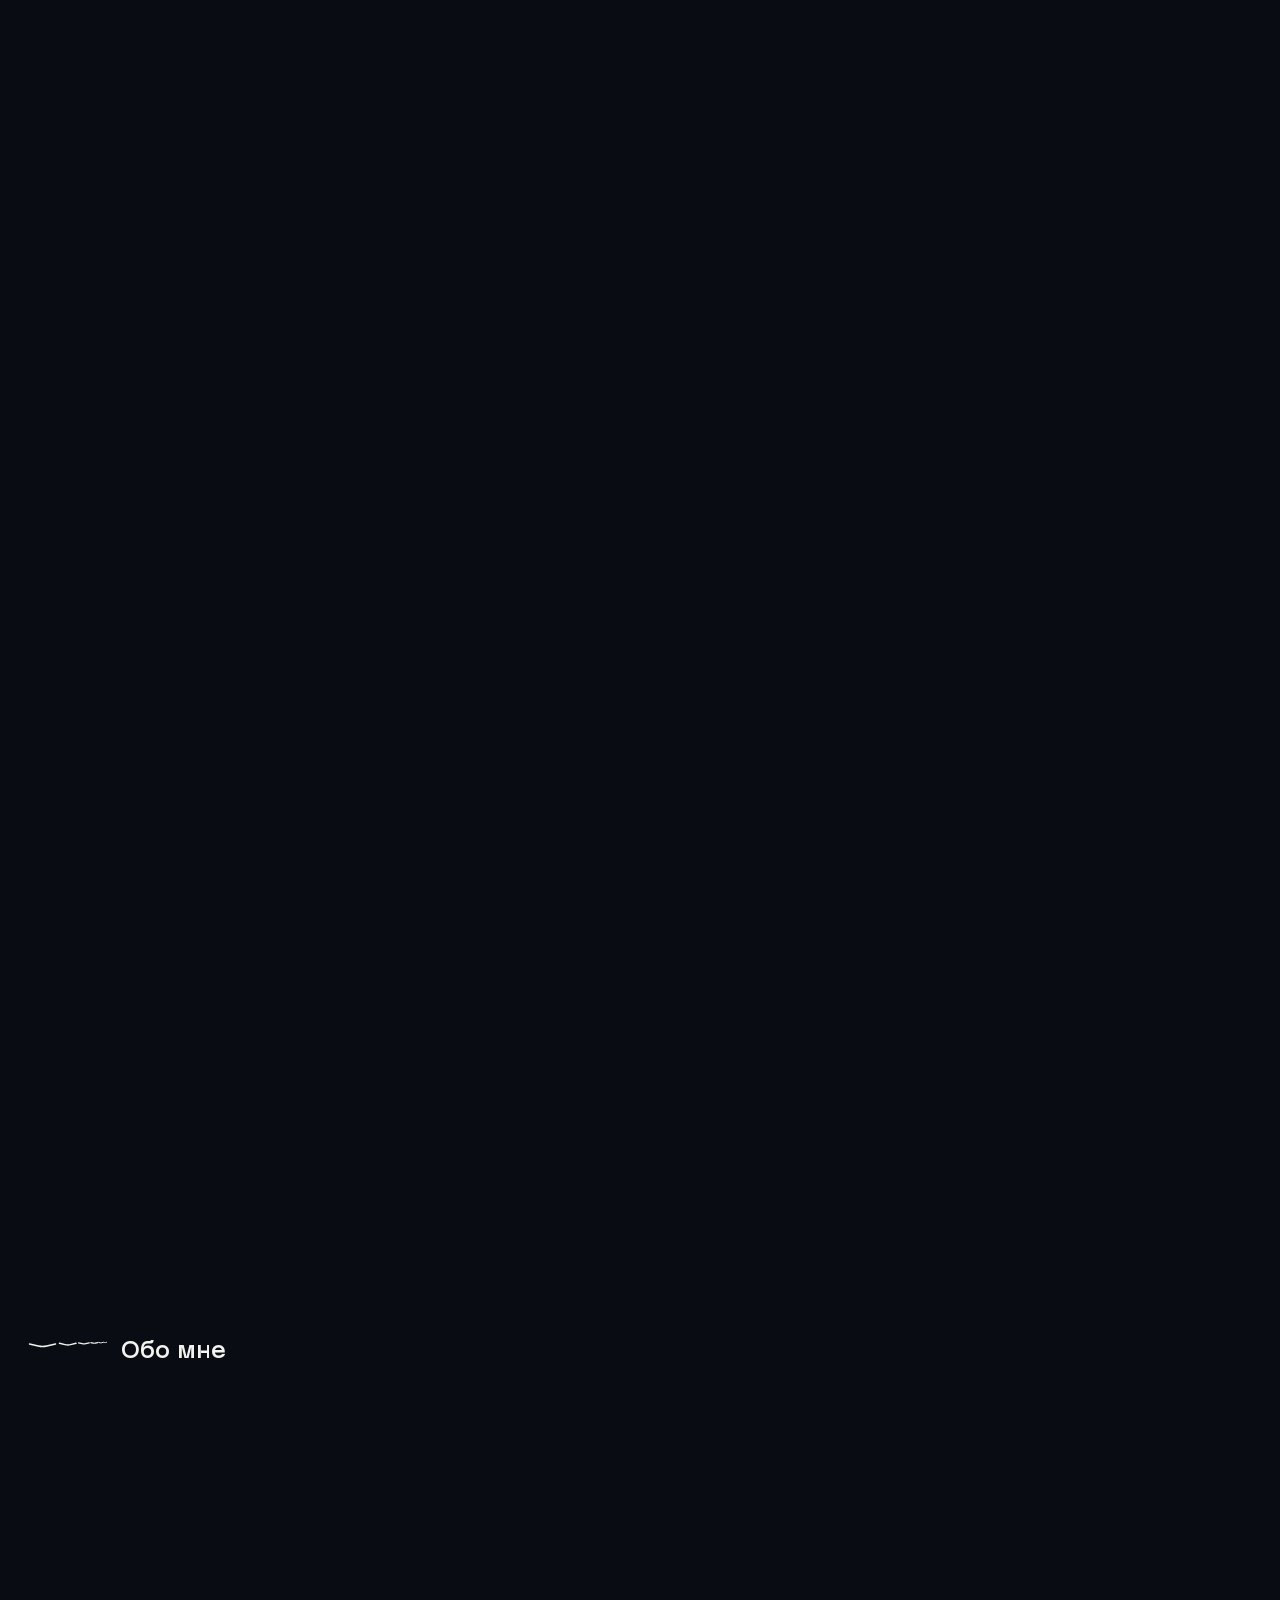
==== commit 816fb945: "skhiladze.com: The films in the panel go over the masts and the track (Luka, Oct 24, on his iPhone, " ====
--- a/ru/index.html
+++ b/ru/index.html
@@ -21,16 +21,16 @@
 <meta property="og:image:height" content="630">
 <meta property="og:locale" content="ru_RU">
 <meta name="twitter:card" content="summary_large_image">
-<link rel="icon" href="../favicon.svg?v=4088547551" type="image/svg+xml">
-<link rel="icon" href="../favicon-32.png?v=4088547551" sizes="32x32" type="image/png">
-<link rel="apple-touch-icon" href="../apple-touch-icon.png?v=4088547551">
+<link rel="icon" href="../favicon.svg?v=3105645720" type="image/svg+xml">
+<link rel="icon" href="../favicon-32.png?v=3105645720" sizes="32x32" type="image/png">
+<link rel="apple-touch-icon" href="../apple-touch-icon.png?v=3105645720">
 <link rel="preload" href="../fonts/martian-display-lat.woff2" as="font" type="font/woff2" crossorigin>
 <link rel="preload" href="../fonts/martian-grotesk-lat.woff2" as="font" type="font/woff2" crossorigin>
 <link rel="preload" href="../fonts/martian-display-cyr.woff2" as="font" type="font/woff2" crossorigin>
 <link rel="preload" href="../fonts/martian-grotesk-cyr.woff2" as="font" type="font/woff2" crossorigin>
-<link rel="modulepreload" href="../assets/app.js?v=4088547551">
+<link rel="modulepreload" href="../assets/app.js?v=3105645720">
 <script>(function(d){d.classList.replace('no-js','js');var m=/[?&]still\b/.test(location.search);try{m=m||localStorage.getItem('skh-motion')==='0'}catch(e){}var g='';try{if(/[?&]gl\b/.test(location.search))g='hw';else{var c=d.ownerDocument.createElement('canvas'),x=c.getContext('webgl2')||c.getContext('webgl');if(x){var r=x.getExtension('WEBGL_debug_renderer_info');g=/swiftshader|llvmpipe|softpipe|software|basic render/i.test(String(x.getParameter(r?r.UNMASKED_RENDERER_WEBGL:x.RENDERER)||''))?'soft':'hw';var l=x.getExtension('WEBGL_lose_context');if(l)l.loseContext()}else g='none'}}catch(e){g=''}d.setAttribute('data-gl',g);var p=g==='soft'||g==='none';d.classList.add(m?'still':p?'gl-plain':'is-intro');if(!p){var o=d.ownerDocument,b=d.getAttribute('data-base')||'',L=[["media/cards-ru.avif?v=69e3c66f","image/avif","(min-width: 761px)",1],["media/cards-ru-sm.avif?v=a4f9bfae","image/avif","(max-width: 760px)",1],["media/cards-mask-ru.webp?v=adab6310","","(min-width: 761px)",0],["media/dial.webp?v=605748b4","","(min-width: 761px)",0],["media/dial-sm.webp?v=88027cfd","","(max-width: 760px)",0],["media/cards-mask-ru-sm.webp?v=d1d1f223","","(max-width: 760px)",0]];for(var i=0;i<L.length;i++){var k=o.createElement('link');k.rel='preload';k.as='image';if(L[i][1])k.type=L[i][1];k.media=L[i][2];if(L[i][3])k.setAttribute('fetchpriority','high');k.href=b+L[i][0];o.head.appendChild(k)}}try{history.scrollRestoration='manual'}catch(e){}try{if(sessionStorage.getItem('skh-place'))d.classList.add('is-jump')}catch(e){}if(HTMLScriptElement.supports&&HTMLScriptElement.supports('speculationrules')){var s=d.ownerDocument.createElement('script');s.type='speculationrules';s.textContent="{\"prefetch\": [{\"where\": {\"selector_matches\": \"a[hreflang]:not([aria-current])\"}, \"eagerness\": \"moderate\"}]}";d.ownerDocument.head.appendChild(s)}})(document.documentElement)</script>
-<link rel="stylesheet" href="../assets/site.css?v=4088547551">
+<link rel="stylesheet" href="../assets/site.css?v=3105645720">
 <script type="application/ld+json">{"@context": "https://schema.org", "@type": "Person", "name": "Luka Skhiladze", "alternateName": "Лука Схиладзе", "jobTitle": "Motion designer and product engineer", "url": "https://skhiladze.com", "address": {"@type": "PostalAddress", "addressLocality": "Tbilisi", "addressCountry": "GE"}, "sameAs": ["https://vimeo.com/showcase/12429580", "https://www.linkedin.com/in/lukaskhiladze", "https://t.me/vaivuiskh", "https://github.com/akultange"]}</script>
 </head>
 <body>
@@ -167,6 +167,6 @@
 <div class="cur" aria-hidden="true" data-watch="Смотреть" data-open="Открыть" data-type="Напишите" data-hold="Держите" data-held="Отпустите"><span class="cur__p"></span><span class="cur__r"></span><span class="cur__l"><svg class="cur__ic" viewBox="0 0 12 12" focusable="false"><path class="cur__i-play" d="M3.6 2.1V9.9L10 6Z"/><path class="cur__i-open" d="M3.5 8.5L8.5 3.5M4.6 3.5H8.5V7.4"/><path class="cur__i-hold" d="M4 2.6V9.4M8 2.6V9.4"/><path class="cur__i-type" d="M6 2.2V9.8"/></svg><span class="cur__t"></span></span></div>
 <aside class="fab-a" aria-label="Связь"><a class="fab" href="https://t.me/vaivuiskh" aria-label="Написать в Telegram"><span class="pt" aria-hidden="true"></span><span class="roll"><span>Telegram</span><span aria-hidden="true">Telegram</span></span></a></aside>
 <script type="application/json" id="strip-data">{"cards":[{"slug":"reel","kind":"film","loop":"media/teaser-sm.mp4"},{"slug":"brerdemon","kind":"film","loop":"media/loop/brerdemon-sm.mp4","hover":"media/loop/brerdemon-h-sm.mp4"},{"slug":"logicor","kind":"film","loop":"media/loop/logicor-sm.mp4","hover":"media/loop/logicor-h-sm.mp4"},{"slug":"coffee","kind":"film","loop":"media/loop/coffee-sm.mp4","hover":"media/loop/coffee-h-sm.mp4"},{"slug":"borea","kind":"film","loop":"media/loop/borea-sm.mp4","hover":"media/loop/borea-h-sm.mp4"}],"tiles":["reel","brerdemon","logicor","coffee","borea","stage","theo","fuse2d","gemivexa","onepoint","ins","campfire","ev","bassface","cubeline","cozzi","forseo"],"cols":4,"rows":5,"atlas":"media/cards-ru.webp?v=b0d1814d","atlasSm":"media/cards-ru-sm.webp?v=304b7bab","mask":"media/cards-mask-ru.webp?v=adab6310","maskSm":"media/cards-mask-ru-sm.webp?v=d1d1f223","atlasAv":"media/cards-ru.avif?v=69e3c66f","atlasSmAv":"media/cards-ru-sm.avif?v=a4f9bfae"}</script>
-<script type="module" src="../assets/app.js?v=4088547551"></script>
+<script type="module" src="../assets/app.js?v=3105645720"></script>
 </body>
 </html>
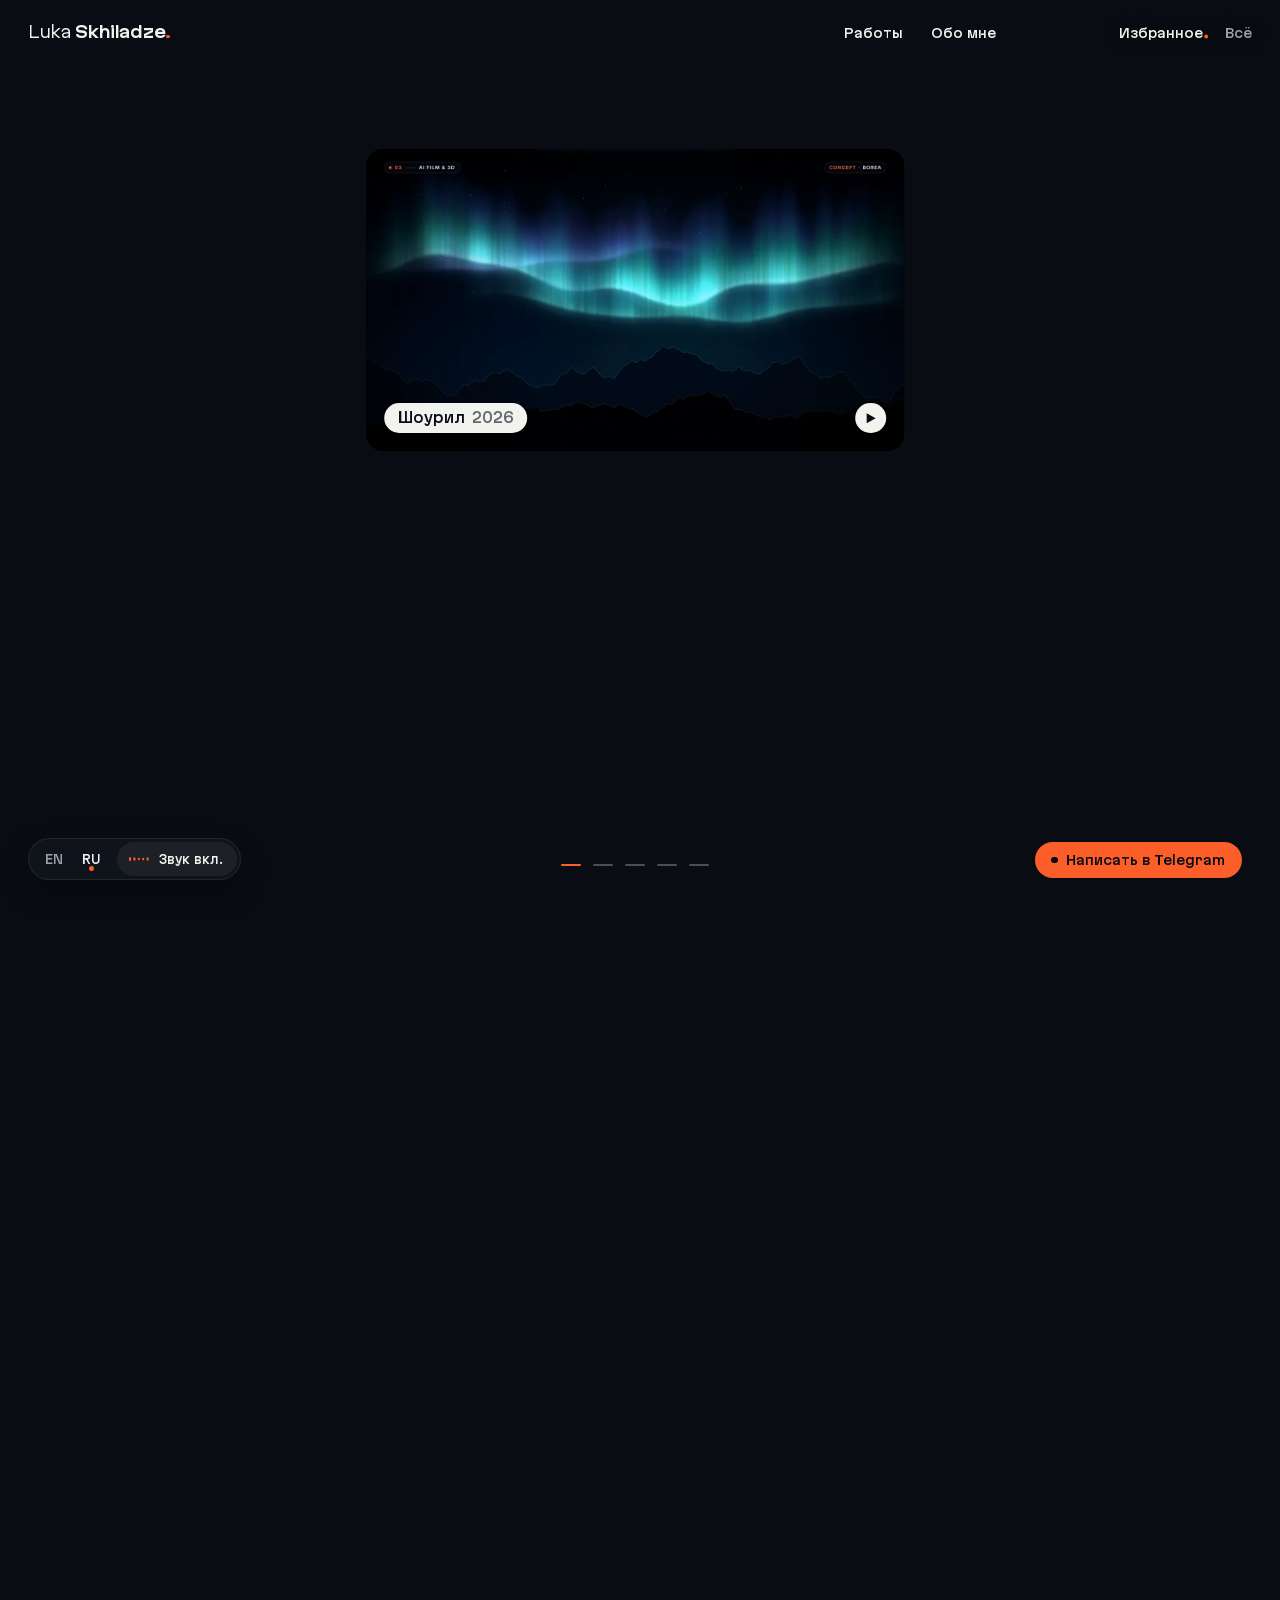
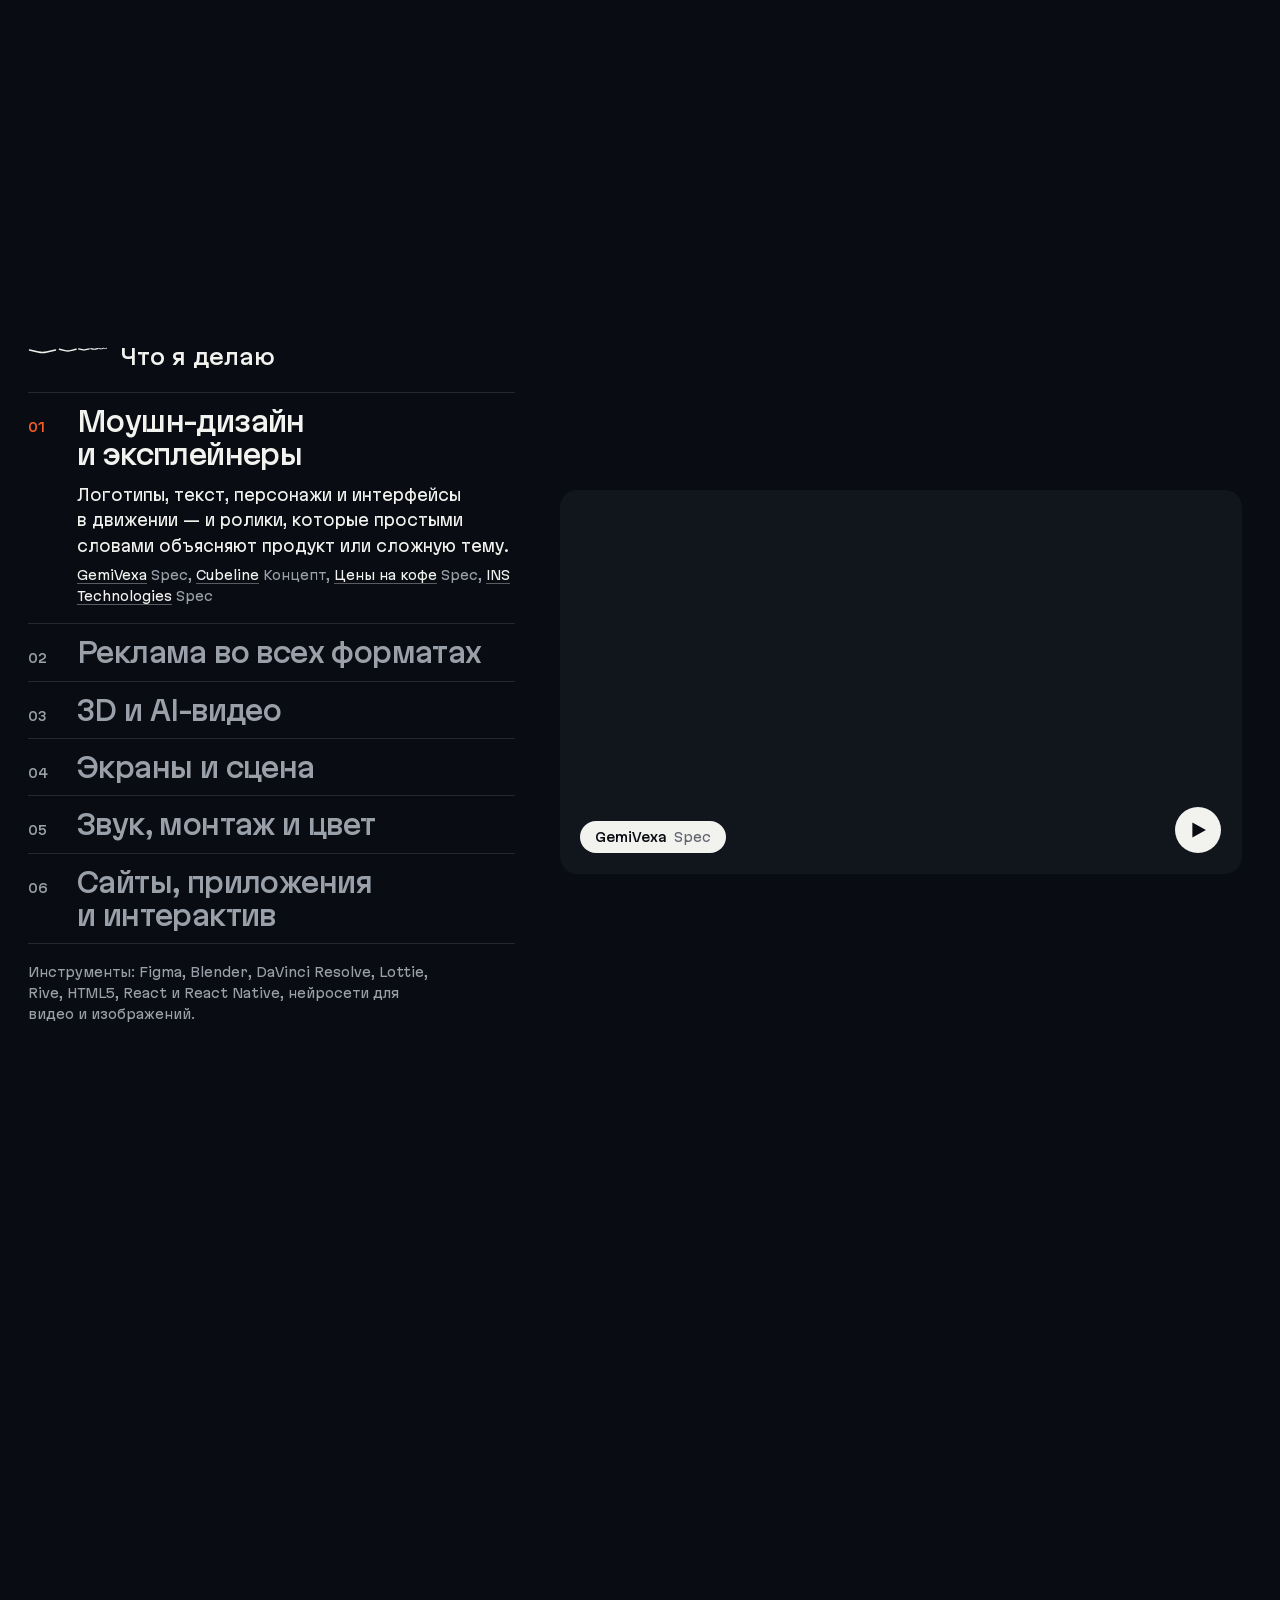
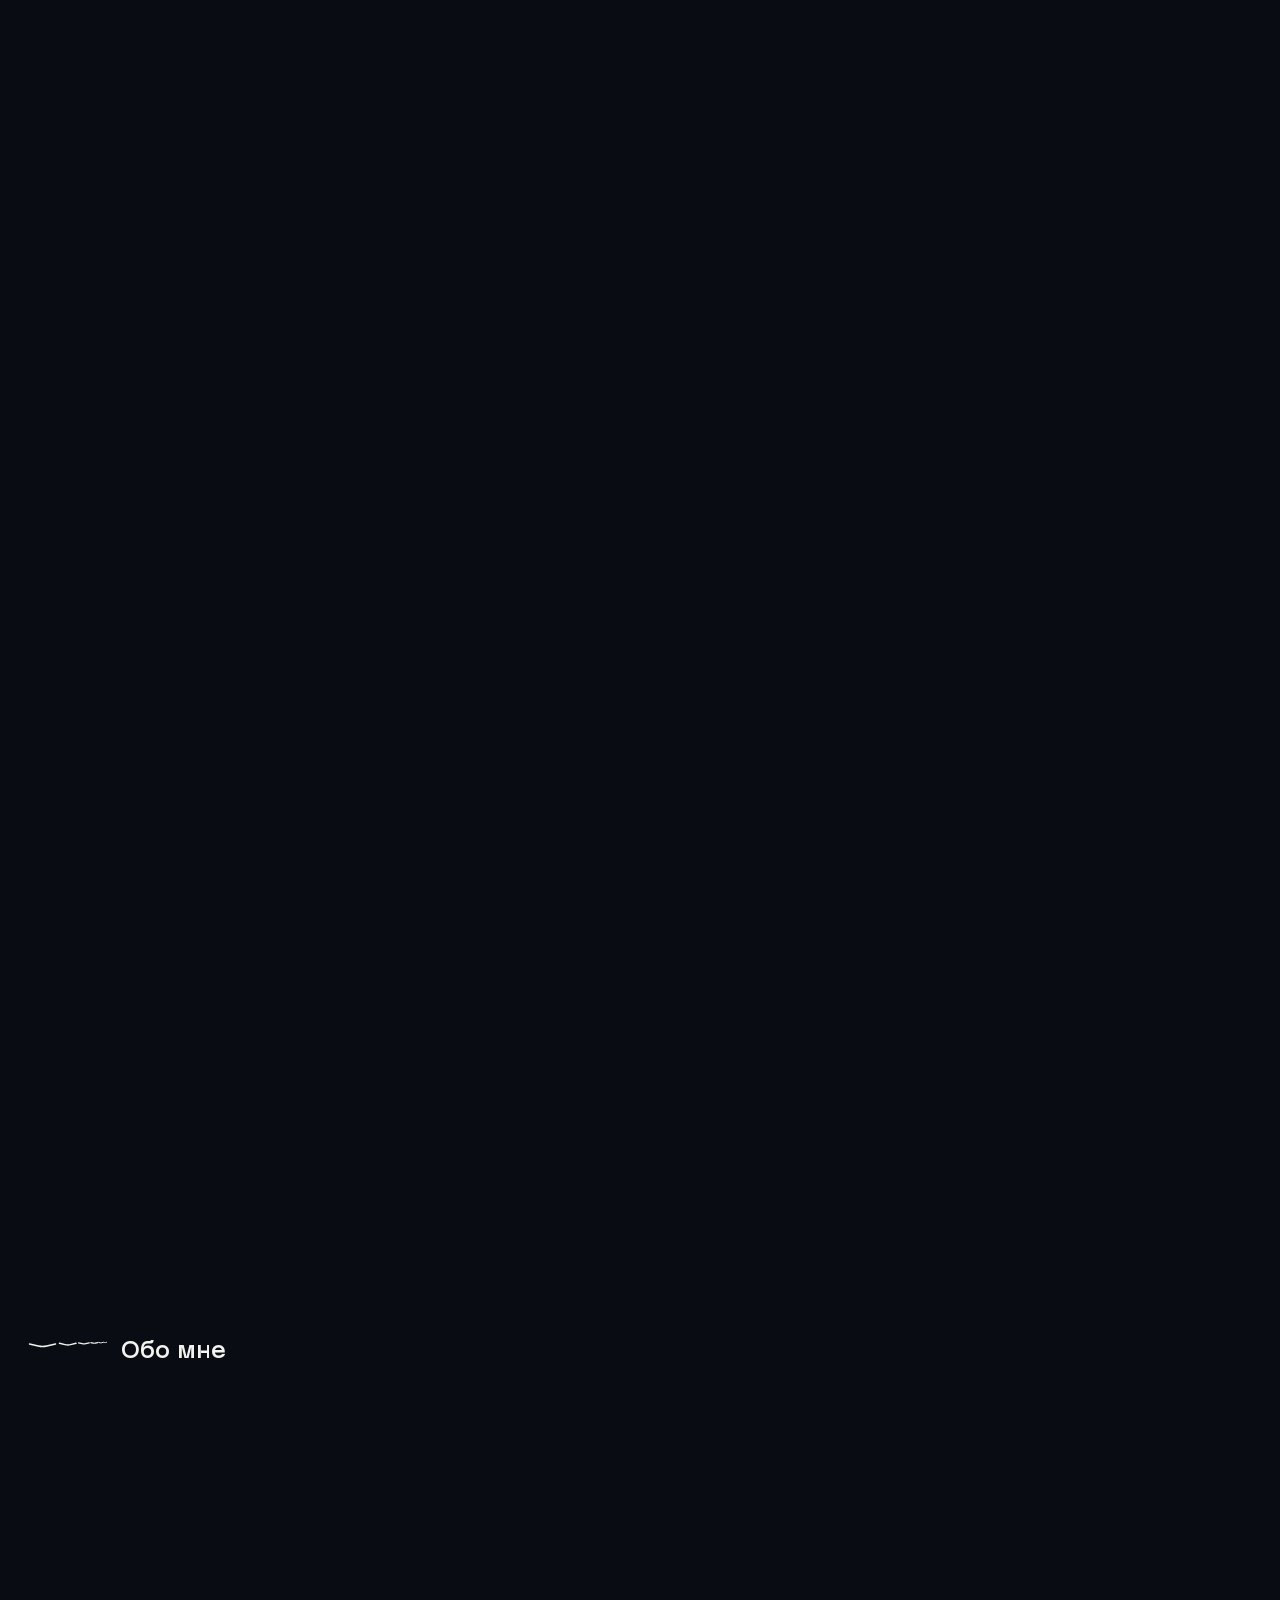
==== commit 84ace829: "skhiladze.com: A hard swipe never runs past what is in between (Luka, Oct 25: on a Mac a hard swipe " ====
--- a/ru/index.html
+++ b/ru/index.html
@@ -21,16 +21,16 @@
 <meta property="og:image:height" content="630">
 <meta property="og:locale" content="ru_RU">
 <meta name="twitter:card" content="summary_large_image">
-<link rel="icon" href="../favicon.svg?v=3105645720" type="image/svg+xml">
-<link rel="icon" href="../favicon-32.png?v=3105645720" sizes="32x32" type="image/png">
-<link rel="apple-touch-icon" href="../apple-touch-icon.png?v=3105645720">
+<link rel="icon" href="../favicon.svg?v=554011992" type="image/svg+xml">
+<link rel="icon" href="../favicon-32.png?v=554011992" sizes="32x32" type="image/png">
+<link rel="apple-touch-icon" href="../apple-touch-icon.png?v=554011992">
 <link rel="preload" href="../fonts/martian-display-lat.woff2" as="font" type="font/woff2" crossorigin>
 <link rel="preload" href="../fonts/martian-grotesk-lat.woff2" as="font" type="font/woff2" crossorigin>
 <link rel="preload" href="../fonts/martian-display-cyr.woff2" as="font" type="font/woff2" crossorigin>
 <link rel="preload" href="../fonts/martian-grotesk-cyr.woff2" as="font" type="font/woff2" crossorigin>
-<link rel="modulepreload" href="../assets/app.js?v=3105645720">
+<link rel="modulepreload" href="../assets/app.js?v=554011992">
 <script>(function(d){d.classList.replace('no-js','js');var m=/[?&]still\b/.test(location.search);try{m=m||localStorage.getItem('skh-motion')==='0'}catch(e){}var g='';try{if(/[?&]gl\b/.test(location.search))g='hw';else{var c=d.ownerDocument.createElement('canvas'),x=c.getContext('webgl2')||c.getContext('webgl');if(x){var r=x.getExtension('WEBGL_debug_renderer_info');g=/swiftshader|llvmpipe|softpipe|software|basic render/i.test(String(x.getParameter(r?r.UNMASKED_RENDERER_WEBGL:x.RENDERER)||''))?'soft':'hw';var l=x.getExtension('WEBGL_lose_context');if(l)l.loseContext()}else g='none'}}catch(e){g=''}d.setAttribute('data-gl',g);var p=g==='soft'||g==='none';d.classList.add(m?'still':p?'gl-plain':'is-intro');if(!p){var o=d.ownerDocument,b=d.getAttribute('data-base')||'',L=[["media/cards-ru.avif?v=69e3c66f","image/avif","(min-width: 761px)",1],["media/cards-ru-sm.avif?v=a4f9bfae","image/avif","(max-width: 760px)",1],["media/cards-mask-ru.webp?v=adab6310","","(min-width: 761px)",0],["media/dial.webp?v=605748b4","","(min-width: 761px)",0],["media/dial-sm.webp?v=88027cfd","","(max-width: 760px)",0],["media/cards-mask-ru-sm.webp?v=d1d1f223","","(max-width: 760px)",0]];for(var i=0;i<L.length;i++){var k=o.createElement('link');k.rel='preload';k.as='image';if(L[i][1])k.type=L[i][1];k.media=L[i][2];if(L[i][3])k.setAttribute('fetchpriority','high');k.href=b+L[i][0];o.head.appendChild(k)}}try{history.scrollRestoration='manual'}catch(e){}try{if(sessionStorage.getItem('skh-place'))d.classList.add('is-jump')}catch(e){}if(HTMLScriptElement.supports&&HTMLScriptElement.supports('speculationrules')){var s=d.ownerDocument.createElement('script');s.type='speculationrules';s.textContent="{\"prefetch\": [{\"where\": {\"selector_matches\": \"a[hreflang]:not([aria-current])\"}, \"eagerness\": \"moderate\"}]}";d.ownerDocument.head.appendChild(s)}})(document.documentElement)</script>
-<link rel="stylesheet" href="../assets/site.css?v=3105645720">
+<link rel="stylesheet" href="../assets/site.css?v=554011992">
 <script type="application/ld+json">{"@context": "https://schema.org", "@type": "Person", "name": "Luka Skhiladze", "alternateName": "Лука Схиладзе", "jobTitle": "Motion designer and product engineer", "url": "https://skhiladze.com", "address": {"@type": "PostalAddress", "addressLocality": "Tbilisi", "addressCountry": "GE"}, "sameAs": ["https://vimeo.com/showcase/12429580", "https://www.linkedin.com/in/lukaskhiladze", "https://t.me/vaivuiskh", "https://github.com/akultange"]}</script>
 </head>
 <body>
@@ -167,6 +167,6 @@
 <div class="cur" aria-hidden="true" data-watch="Смотреть" data-open="Открыть" data-type="Напишите" data-hold="Держите" data-held="Отпустите"><span class="cur__p"></span><span class="cur__r"></span><span class="cur__l"><svg class="cur__ic" viewBox="0 0 12 12" focusable="false"><path class="cur__i-play" d="M3.6 2.1V9.9L10 6Z"/><path class="cur__i-open" d="M3.5 8.5L8.5 3.5M4.6 3.5H8.5V7.4"/><path class="cur__i-hold" d="M4 2.6V9.4M8 2.6V9.4"/><path class="cur__i-type" d="M6 2.2V9.8"/></svg><span class="cur__t"></span></span></div>
 <aside class="fab-a" aria-label="Связь"><a class="fab" href="https://t.me/vaivuiskh" aria-label="Написать в Telegram"><span class="pt" aria-hidden="true"></span><span class="roll"><span>Telegram</span><span aria-hidden="true">Telegram</span></span></a></aside>
 <script type="application/json" id="strip-data">{"cards":[{"slug":"reel","kind":"film","loop":"media/teaser-sm.mp4"},{"slug":"brerdemon","kind":"film","loop":"media/loop/brerdemon-sm.mp4","hover":"media/loop/brerdemon-h-sm.mp4"},{"slug":"logicor","kind":"film","loop":"media/loop/logicor-sm.mp4","hover":"media/loop/logicor-h-sm.mp4"},{"slug":"coffee","kind":"film","loop":"media/loop/coffee-sm.mp4","hover":"media/loop/coffee-h-sm.mp4"},{"slug":"borea","kind":"film","loop":"media/loop/borea-sm.mp4","hover":"media/loop/borea-h-sm.mp4"}],"tiles":["reel","brerdemon","logicor","coffee","borea","stage","theo","fuse2d","gemivexa","onepoint","ins","campfire","ev","bassface","cubeline","cozzi","forseo"],"cols":4,"rows":5,"atlas":"media/cards-ru.webp?v=b0d1814d","atlasSm":"media/cards-ru-sm.webp?v=304b7bab","mask":"media/cards-mask-ru.webp?v=adab6310","maskSm":"media/cards-mask-ru-sm.webp?v=d1d1f223","atlasAv":"media/cards-ru.avif?v=69e3c66f","atlasSmAv":"media/cards-ru-sm.avif?v=a4f9bfae"}</script>
-<script type="module" src="../assets/app.js?v=3105645720"></script>
+<script type="module" src="../assets/app.js?v=554011992"></script>
 </body>
 </html>
--- a/assets/site.css
+++ b/assets/site.css
@@ -1 +1 @@
-@font-face{font-family:Martian Display;font-style:normal;font-weight:300 700;font-display:swap;size-adjust:91%;src:url(../fonts/martian-display-lat.woff2) format("woff2");unicode-range:U+0020-007E,U+00A0-00FF,U+0131,U+0152-0153,U+02C6,U+02DA,U+02DC,U+2000-206F,U+20AC,U+2122,U+2190-2193,U+2212}@font-face{font-family:Martian Display;font-style:normal;font-weight:300 700;font-display:swap;size-adjust:91%;src:url(../fonts/martian-display-cyr.woff2) format("woff2");unicode-range:U+0400-045F,U+0490-0491,U+2116}@font-face{font-family:Martian Grotesk;font-style:normal;font-weight:300 700;font-display:swap;size-adjust:91%;src:url(../fonts/martian-grotesk-lat.woff2) format("woff2");unicode-range:U+0020-007E,U+00A0-00FF,U+0131,U+0152-0153,U+02C6,U+02DA,U+02DC,U+2000-206F,U+20AC,U+2122,U+2190-2193,U+2212}@font-face{font-family:Martian Grotesk;font-style:normal;font-weight:300 700;font-display:swap;size-adjust:91%;src:url(../fonts/martian-grotesk-cyr.woff2) format("woff2");unicode-range:U+0400-045F,U+0490-0491,U+2116}:root{--bg: #090c12;--bg-2: #11151c;--ink: #f2f2ef;--muted: #9aa0aa;--accent: #fb5e28;--accent-hi: #ff7a4d;--accent-ink: #090c12;--inv-bg: #f2f2ef;--inv-ink: #090c12;--inv-muted: #4d525b;--scrim: rgba(9, 12, 18, .64);--m: clamp(16px, 2.2vw, 32px);--g: clamp(12px, 1.4vw, 24px);--r: clamp(12px, 1.35vw, 22px);--clear: calc(80px + env(safe-area-inset-bottom, 0px)) ;--s-small: 14px;--s-body: clamp(16px, .15vw + 15.4px, 17px);--s-lead: clamp(20px, .9vw + 12px, 26px);--s-head: clamp(30px, 2.2vw + 14px, 46px);--s-display: clamp(58px, 9.4vw, 180px);--ease-out: cubic-bezier(.23, 1, .32, 1);--ease-io: cubic-bezier(.77, 0, .175, 1);--ease-soft: cubic-bezier(.33, 1, .68, 1);--t-press: .14s;--t-hover: .18s;--t-ui: .24s;--t-reveal: .8s;color-scheme:dark}*,*:before,*:after{box-sizing:border-box}html{background:var(--bg);color:var(--ink);-webkit-text-size-adjust:100%;text-size-adjust:100%;scrollbar-color:#3a3f48 var(--bg);scrollbar-width:thin;-webkit-tap-highlight-color:transparent}html.lenis,html.lenis body{height:auto}.lenis.lenis-smooth{scroll-behavior:auto!important}body{margin:0;background:var(--bg);color:var(--ink);font-family:Martian Grotesk,system-ui,-apple-system,Segoe UI,Roboto,sans-serif;font-size:var(--s-body);line-height:1.5;font-kerning:normal;text-rendering:optimizeLegibility;-webkit-font-smoothing:antialiased;-moz-osx-font-smoothing:grayscale}img,video,canvas,svg{display:block;max-width:100%}button,input{font:inherit;color:inherit}a{color:inherit;text-decoration:underline;text-decoration-thickness:.07em;text-underline-offset:.2em;text-decoration-color:#f2f2ef59;transition:text-decoration-color var(--t-hover) ease,color var(--t-hover) ease}p{margin:0;text-wrap:pretty}h1,h2,h3{margin:0;font-weight:inherit;text-wrap:balance}ul,ol{margin:0;padding:0}::selection{background:var(--accent);color:var(--accent-ink)}:focus-visible{outline:2px solid var(--accent);outline-offset:3px;border-radius:2px}html:not(.kb) :focus-visible:not(input,textarea,select){outline:none}html:not(.kb) .enter__go:focus-visible{box-shadow:none}.sr{position:absolute!important;width:1px;height:1px;overflow:hidden;clip:rect(0 0 0 0);clip-path:inset(50%);white-space:nowrap}.skip{position:fixed;z-index:100;left:var(--m);top:-80px;background:var(--ink);color:var(--bg);padding:10px 16px;border-radius:999px;text-decoration:none}.skip:focus{top:12px}@media(hover:hover)and (pointer:fine){a:hover{text-decoration-color:currentColor}}.pt{display:inline-block;width:.5em;height:.5em;border-radius:50%;background:var(--accent);flex:none}.pt--stop{width:.165em;height:.165em;margin-left:.035em;vertical-align:baseline}.name{font-family:Martian Display,Martian Grotesk,sans-serif;white-space:nowrap}.name__a{font-weight:300}.name__b{font-weight:700}.btn{display:inline-flex;align-items:center;gap:.6em;border:0;border-radius:999px;cursor:pointer;padding:.78em 1.2em;font:500 var(--s-small)/1 "Martian Grotesk",sans-serif;text-decoration:none;white-space:nowrap;transition:transform var(--t-press) var(--ease-out),background-color var(--t-hover) ease,color var(--t-hover) ease}.btn:active{transform:scale(.97)}.btn--tg{background:var(--accent);color:var(--accent-ink)}.roll{display:inline-grid;overflow:hidden;line-height:1.15;margin:-.08em 0}.roll>span{grid-area:1 / 1;transition:transform .38s var(--ease-io),opacity .22s ease}.roll>span+span{transform:translateY(105%);opacity:0}@media(hover:hover)and (pointer:fine){a:hover>.roll>span:first-child,a:focus-visible>.roll>span:first-child{transform:translateY(-105%);opacity:0}a:hover>.roll>span+span,a:focus-visible>.roll>span+span{transform:none;opacity:1}}.btn--tg .pt{background:var(--accent-ink);width:.45em;height:.45em}.btn--ink{background:var(--ink);color:var(--bg)}@media(hover:hover)and (pointer:fine){.btn--tg:hover{background:var(--accent-hi)}.btn--ink:hover{background:#fff}}.hero{position:relative;height:calc(var(--n, 10) * 56svh + 100svh);--gw: min(42vw, (100svh - 300px) * 1.45);--gh: calc(var(--gw) * .5625);--gr: calc(var(--gw) * .032);--gy: calc(var(--gh) * .62 + 12.5svh);--tabk: 1}.hero__pin{position:sticky;top:0;height:100svh;overflow:hidden}html.has-pager .hero__pin{touch-action:none;touch-action:pinch-zoom}.strip{position:absolute;inset:0;width:100%;height:100%;z-index:0;visibility:hidden}.strip.is-on{visibility:visible}.bar{position:absolute;z-index:6;top:0;left:0;right:0;display:flex;align-items:baseline;justify-content:space-between;gap:var(--g);padding:22px var(--m);font-size:var(--s-small);font-weight:500;line-height:1.2}.bar a{text-decoration:none}.bar__nav a,.bar__mark>a{display:inline-block;padding:5px 0;margin:-5px 0}.bar__mark{font-size:17px;letter-spacing:-.01em;white-space:nowrap}.bar__mark .pt--stop{width:.2em;height:.2em}.bar__nav{display:flex;gap:28px;margin-left:auto}.bar__half{display:flex;gap:28px}.bar__end{display:flex;gap:20px;align-items:baseline;margin-left:28px}.bar__sound,.bar__menu{background:none;border:0;padding:0;cursor:pointer;color:var(--muted);font-weight:500;font-size:var(--s-small)}.bar__sound[aria-pressed=true]{color:var(--ink)}.bar__sound[aria-pressed=true]:before{content:"";display:inline-block;width:7px;height:7px;border-radius:50%;background:var(--accent);margin-right:8px;vertical-align:1px}.bar__menu{display:none;position:relative;color:var(--ink);-webkit-tap-highlight-color:transparent;padding:10px 0 10px 12px;margin:-10px 0 -10px -12px}@media(hover:hover)and (pointer:fine){.bar a:hover,.bar__sound:hover{color:#fff}}.gate{position:absolute;z-index:2;left:50%;top:calc(var(--gy) - var(--gh) / 2);width:var(--gw);transform:translate(-50%)}.gate__frame{position:relative;aspect-ratio:16 / 9;background:#000;border-radius:var(--gr);isolation:isolate;cursor:pointer}.gate__v{position:absolute;inset:0;width:100%;height:100%;object-fit:cover;opacity:0;filter:grayscale(1) contrast(1.04);border-radius:var(--gr);transition:opacity .42s var(--ease-out),filter 1.1s var(--ease-soft)}.gate__v.is-on{opacity:1}.gate__still{position:absolute;inset:0;width:100%;height:100%;object-fit:cover;border-radius:var(--gr)}.gate__v.is-graded{filter:grayscale(0) contrast(1)}.gl-live .gate__frame{background:transparent}.gl-live .gate__v,.gl-live .gate__v.is-on{opacity:0;transition:none}.strip__vids{position:absolute;left:0;top:0;width:2px;height:2px;overflow:hidden;opacity:0;pointer-events:none}.strip__vids video{display:block;width:2px;height:2px}.gate__rows{position:absolute;z-index:2;left:calc(var(--gw) * .0332 * var(--tabk));right:calc(var(--gw) * .0332 * var(--tabk));bottom:calc(var(--gw) * .0332 * var(--tabk));height:calc(var(--gw) * .0566 * var(--tabk));font:500 calc(var(--gw) * .0293 * var(--tabk))/1 "Martian Grotesk",sans-serif;transition:opacity .26s var(--ease-out)}.gate__row{position:absolute;inset:0;display:flex;justify-content:space-between;align-items:stretch;gap:12px;opacity:0;visibility:hidden;transition:opacity .26s var(--ease-out),visibility 0s linear .26s}.gate__row.is-on{opacity:1;visibility:visible;transition-delay:0s}.is-moving .gate__rows{opacity:0;transition-duration:90ms}.gl-live .gate{pointer-events:none}.gl-live .gate__rows{opacity:0}.gl-live .gate__rows:focus-within{opacity:1;pointer-events:auto}.gate__tab,.gate__play{display:inline-flex;align-items:center;border-radius:999px;background:var(--ink);color:var(--bg);white-space:nowrap}.gate__tab{gap:calc(var(--gw) * .0137 * var(--tabk));padding:0 calc(var(--gw) * .0254 * var(--tabk))}.gate__tab b{font-weight:500}.gate__tab span{color:#62676f}.gate__play{text-decoration:none;overflow:hidden;transition:background-color var(--t-hover) ease,transform var(--t-press) var(--ease-out)}.gate__play:active{transform:scale(.96)}.gate__pl{max-width:0;opacity:0;padding-left:0;transition:max-width .42s var(--ease-out),opacity .22s ease,padding .42s var(--ease-out)}.gate__ic{width:calc(var(--gw) * .0566 * var(--tabk));height:100%;flex:none;fill:currentColor}.gate__play:is(:hover,:focus-visible) .gate__pl{max-width:16em;opacity:1;padding-left:calc(var(--gw) * .0254 * var(--tabk))}@media(hover:hover)and (pointer:fine){.gate__play:hover{background:#fff}}.dots{position:absolute;z-index:3;left:50%;bottom:22px;transform:translate(-50%);display:flex;gap:2px}.dots__arr{display:grid;place-items:center;flex:none;width:34px;height:34px;margin:0 12px;padding:0;border-radius:50%;border:1px solid color-mix(in srgb,var(--ink) 24%,transparent);background:none;color:var(--ink);cursor:pointer;transition:border-color var(--t-hover) ease,background-color var(--t-hover) ease,color var(--t-hover) ease,opacity var(--t-ui) ease,transform var(--t-press) var(--ease-out)}.dots__arr svg{width:14px;height:14px;fill:none;stroke:currentColor;stroke-width:1.6;stroke-linecap:round;stroke-linejoin:round;transition:transform var(--t-ui) var(--ease-out)}.dots__arr:active{transform:scale(.93)}.dots__arr[aria-disabled=true]{opacity:.3;cursor:default}.dots__arr:focus-visible{outline:1px solid color-mix(in srgb,var(--accent) 70%,transparent);outline-offset:3px}@media(hover:hover)and (pointer:fine){.dots__arr:not([aria-disabled=true]):hover{background:var(--ink);border-color:var(--ink);color:var(--bg)}.dots__arr--prev:not([aria-disabled=true]):hover svg{transform:translate(-1.5px)}.dots__arr--next:not([aria-disabled=true]):hover svg{transform:translate(1.5px)}}.dots__b{width:30px;height:26px;padding:0;border:0;background:none;cursor:pointer;position:relative}.dots__b:after{content:"";position:absolute;left:5px;right:5px;top:12px;height:2px;border-radius:1px;background:#4a505a;transform-origin:50% 50%;transition:background-color var(--t-hover) ease,transform var(--t-ui) var(--ease-out)}.dots__b[aria-current=true]:after{background:var(--accent)}@media(hover:hover)and (pointer:fine){.dots__b:hover:after{background:var(--muted)}.dots__b[aria-current=true]:hover:after{background:var(--accent)}}.hero__line{position:absolute;z-index:3;left:var(--m);bottom:28px;max-width:31ch;font-size:var(--s-small);font-weight:500;line-height:1.45}.hero__tg{position:absolute;z-index:3;right:var(--m);bottom:22px}.menu{position:fixed;z-index:60;inset:0;background:var(--bg);display:flex;flex-direction:column;justify-content:center;gap:44px;padding:88px var(--m) 104px;opacity:0;transition:opacity .2s var(--ease-out)}.menu.is-open{opacity:1}.menu[hidden]{display:none}.menu:focus{outline:none}.menu__top{position:absolute;top:0;left:0;right:0;display:flex;align-items:baseline;justify-content:space-between;padding:16px var(--m);font-size:var(--s-small);font-weight:500;line-height:1.2}.menu__mark{font-size:17px;letter-spacing:-.01em;white-space:nowrap;color:var(--ink);text-decoration:none}.menu__mark .pt--stop{width:.2em;height:.2em}.menu__x{position:relative;background:none;border:0;padding:0;color:var(--ink);font:inherit;cursor:pointer;-webkit-tap-highlight-color:transparent}.menu__x:before,.bar__menu:before{content:"";position:absolute;inset:-14px -16px}.menu__nav ol{list-style:none;margin:0;padding:0}.menu__nav a{display:flex;align-items:flex-start;gap:14px;padding:5px 0;text-decoration:none;color:var(--ink)}.menu__n{min-width:2ch;padding-top:.62em;font:500 12px/1 Martian Grotesk,sans-serif;font-variant-numeric:tabular-nums;letter-spacing:.02em;color:var(--muted)}.menu__w{font:300 clamp(40px,12.5vw,60px)/1.05 "Martian Display","Martian Grotesk",sans-serif;letter-spacing:-.035em}.menu__nav a:active .menu__w{color:var(--muted)}.menu__view{display:flex;align-items:baseline;gap:4px;padding-left:calc(2ch + 14px);font:500 17px/1 Martian Grotesk,sans-serif}.menu__k{margin-right:14px;font-size:12px;letter-spacing:.02em;color:var(--muted)}.menu__vb{position:relative;padding:10px 8px 10px 0;margin-right:12px;border:0;background:none;color:var(--muted);font:inherit;cursor:pointer}.menu__vb[aria-pressed=true]{color:var(--ink)}.menu__vb[aria-pressed=true]:after{content:"";position:absolute;right:2px;bottom:calc(10px + .14em);width:5px;height:5px;border-radius:50%;background:var(--accent)}.menu__vb:focus-visible{outline:1px solid color-mix(in srgb,var(--accent) 70%,transparent);outline-offset:2px}.menu li,.menu__view{opacity:0;transform:translateY(16px);transition:opacity .36s var(--ease-out),transform .52s var(--ease-out)}.menu.is-open li,.menu.is-open .menu__view{opacity:1;transform:none}.menu.is-open li:nth-child(2){transition-delay:40ms}.menu.is-open li:nth-child(3){transition-delay:80ms}.menu.is-open li:nth-child(4){transition-delay:.12s}.menu.is-open .menu__view{transition-delay:.17s}.index{position:relative;padding:150px var(--m) 140px}.index__h{position:sticky;top:0;z-index:2;background:var(--bg);padding:14px 0 12px;margin-top:56px;font-size:var(--s-lead);font-weight:500;line-height:1.5}.index__h:first-child{margin-top:0}.index__list{list-style:none}.row{display:grid;grid-template-columns:30% 1fr 14% 4ch;gap:var(--g);align-items:baseline;text-decoration:none;font-size:var(--s-lead);line-height:1.5;padding:2px 0;color:var(--ink)}.row__w,.row__l,.row__n{color:var(--muted);transition:color var(--t-hover) ease}.row__n{text-align:right;font-variant-numeric:tabular-nums;min-width:3ch}.arrow{display:inline-block;width:.62em;height:.62em;vertical-align:.02em}@media(hover:hover)and (pointer:fine){.row:hover .row__w,.row:hover .row__l,.row:hover .row__n{color:var(--ink)}}.index__note{margin-top:56px;max-width:62ch;color:var(--muted);font-size:var(--s-small)}.preview{position:fixed;z-index:30;left:0;top:0;width:300px;aspect-ratio:16 / 9;pointer-events:none;opacity:0;transition:opacity .2s ease;will-change:transform;border-radius:calc(var(--r) * .7);overflow:hidden}.preview.is-on{opacity:1}.preview.is-worn{overflow:visible}.preview img{width:100%;height:100%;object-fit:cover;filter:grayscale(1);transition:filter .7s var(--ease-soft)}.preview.is-graded img{filter:grayscale(0)}.preview__v{position:absolute;inset:0;width:100%;height:100%;object-fit:cover;opacity:0;transition:opacity .22s ease}.preview.is-video .preview__v{opacity:1}:root{--vtile: url("data:image/svg+xml,%3Csvg xmlns='http://www.w3.org/2000/svg' viewBox='0 0 22 16'%3E%3Cpath d='M6 5.2l3.6 4.3q1.4 1.6 2.8 0L16 5.2' fill='none' stroke='%23f2f2ef' stroke-opacity='.2' stroke-width='1.3' stroke-linecap='round' stroke-linejoin='round'/%3E%3C/svg%3E")}.make{position:relative}.make__scene{height:calc(var(--k, 6) * 62svh + 100svh)}.make__pin{position:sticky;top:0;height:100svh;display:grid;grid-template-columns:minmax(0,5fr) minmax(0,7fr);gap:calc(var(--g) * 2.5);align-items:center;padding:64px var(--m) 40px}.make__side{display:flex;flex-direction:column;min-width:0}.make__h{font-size:var(--s-lead);font-weight:500;line-height:1.5;margin-bottom:18px}.make__list{list-style:none;counter-reset:none}.make__item{border-top:1px solid rgba(242,242,239,.12)}.make__item:last-child{border-bottom:1px solid rgba(242,242,239,.12)}.make__b{display:flex;align-items:baseline;gap:18px;width:100%;padding:12px 0 11px;border:0;background:none;color:var(--muted);font:inherit;font-size:clamp(22px,1.7vw + 8px,38px);font-weight:500;letter-spacing:-.02em;line-height:1.12;text-align:left;cursor:pointer;transition:color var(--t-ui) ease}.make__n{flex:none;width:2.2em;font-family:Martian Grotesk,sans-serif;font-size:var(--s-small);font-weight:500;letter-spacing:0;font-variant-numeric:tabular-nums;color:var(--muted)}.make__item.is-on .make__b{color:var(--ink)}.make__item.is-on .make__n{color:var(--accent)}@media(hover:hover)and (pointer:fine){.make__b:hover{color:var(--ink)}}.make__more{display:grid;grid-template-rows:0fr;transition:grid-template-rows .52s var(--ease-out)}.make__more>div{overflow:hidden;padding-left:calc(2.2 * var(--s-small) + 18px)}.make__item.is-on .make__more{grid-template-rows:1fr}.make__s{max-width:46ch;color:var(--ink)}.make__ex{margin:6px 0 16px;font-size:var(--s-small);color:var(--muted)}.make__ex a{color:var(--ink);padding-block:4px}.make__lab{color:var(--muted);white-space:nowrap}.make__tools{margin-top:18px;max-width:60ch;font-size:var(--s-small);color:var(--muted)}@media(min-width:761px)and (min-height:541px)and (max-height:820px){.make__pin{padding-bottom:var(--clear)}.make__b{font-size:clamp(20px,3.6svh + 2px,34px);padding:9px 0 8px}}.make__frame{position:relative;aspect-ratio:16 / 9;border-radius:var(--r);overflow:hidden;background:var(--bg-2);isolation:isolate}.make__field{position:absolute;inset:0;width:100%;height:100%;display:block}.make__win{position:absolute;inset:0;display:block;opacity:0;pointer-events:none;text-decoration:none;transition:opacity .32s ease}.make__win.is-on{opacity:1;pointer-events:auto;cursor:pointer}.make__v{position:absolute;inset:0;width:100%;height:100%;object-fit:cover;opacity:0}.no-field .make__v{opacity:1}.make__tab{position:absolute;left:clamp(12px,1.6vw,24px);bottom:clamp(12px,1.6vw,24px);display:inline-flex;gap:.5em;align-items:baseline;padding:.55em 1.05em;border-radius:999px;background:var(--ink);color:var(--bg);font-size:var(--s-small);line-height:1.2;white-space:nowrap}.make__tab b{font-weight:500}.make__tab span{color:#62676f}.make__go{position:absolute;right:clamp(12px,1.6vw,24px);bottom:clamp(12px,1.6vw,24px);width:46px;height:46px;border-radius:50%;background:var(--ink);color:var(--bg);display:grid;place-items:center;transition:transform var(--t-ui) var(--ease-out)}.make__ic{width:100%;height:100%;fill:currentColor}@media(hover:hover)and (pointer:fine){.make__win:hover .make__go{transform:scale(1.08)}}.make__win:active .make__go{transform:scale(.96)}.make__mw{display:none}@media(max-width:760px),(max-height:540px){.make__scene{height:auto}.make__pin{position:relative;height:auto;display:block;padding:104px var(--m) 84px}.make__h{margin-bottom:14px}.make__frame{display:none}.make__more,.make__item.is-on .make__more{grid-template-rows:1fr;transition:none}.make__more>div{padding-left:0;padding-bottom:30px}.make__b{color:var(--ink);cursor:default;font-size:24px;padding:22px 0 16px;gap:14px}.make__n{width:auto;color:var(--muted);transition:color var(--t-ui) ease}.make__item.is-on .make__n{color:var(--accent)}.make__mw{display:block;position:relative;aspect-ratio:16 / 9;border-radius:var(--r);overflow:hidden;isolation:isolate;text-decoration:none;background:var(--bg-2) var(--vtile) repeat center / 22px 16px}.make__mw .make__v{opacity:1;clip-path:circle(0% at 50% 50%);transition:clip-path 1.1s var(--ease-out)}.make__mw.is-in .make__v{clip-path:circle(75% at 50% 50%)}.make__mw .make__tab{left:12px;bottom:12px}.make__mw .make__go{right:12px;bottom:12px;width:40px;height:40px}.make__s{margin-top:16px;font-size:16px;line-height:1.5}.make__ex{margin:8px 0 0}.make__item:last-child{border-bottom:0}.make__tools{display:block;margin-top:8px}}.led{position:absolute;inset:0;width:100%;height:100%}.kf{letter-spacing:.045em}.op{position:relative}.op-track{position:relative;height:900vh}.op-stage{position:sticky;top:0;height:100vh;height:100svh;overflow:hidden;background:var(--bg);--k: 1}.op-stage>canvas{position:absolute;inset:0;width:100%;height:100%;max-width:none}.op-field{opacity:0}.op-planes{position:absolute;inset:0;pointer-events:none}.op-fade{position:absolute;inset:0;pointer-events:none;background:linear-gradient(var(--bg) 0,rgba(9,12,18,.9) 70px,rgba(9,12,18,0) 150px),linear-gradient(0deg,var(--bg) 0,rgba(9,12,18,0) 110px)}.op-end{position:absolute;left:0;bottom:0;width:1px;height:100vh;height:100svh;pointer-events:none}.op-head{position:absolute;z-index:3;left:calc(var(--m) + env(safe-area-inset-left,0px));top:64px;pointer-events:none}.op-h{font-size:var(--s-lead);font-weight:500;line-height:1.5}.op-chap{display:flex;gap:14px;align-items:baseline;min-height:1.5em;margin-top:4px;font-size:var(--s-small);font-weight:500}.op-n{font-variant-numeric:tabular-nums;color:var(--accent)}.js .op-h .flock circle{transition:transform .42s var(--ease-out)}.js .op-head.is-away .flock circle,.js .op-head.is-away .flock.is-on circle{opacity:0;transition:none}.op-year{position:absolute;z-index:3;right:calc(var(--m) + env(safe-area-inset-right,0px));top:66px;pointer-events:none;font:600 clamp(30px,1.6vw + 18px,46px)/1 "Martian Display","Martian Grotesk",sans-serif;letter-spacing:-.02em;font-variant-numeric:tabular-nums}.op-pl{position:absolute;left:0;top:0;transform-origin:0 0;padding:calc(14px * var(--k)) calc(15px * var(--k));display:grid;gap:calc(6px * var(--k));align-content:start;overflow:hidden;opacity:0;visibility:hidden;will-change:transform,opacity}.op-yr{font-size:max(11px,calc(11.5px * var(--k)));font-weight:500;letter-spacing:.01em;color:var(--muted);font-variant-numeric:tabular-nums}.op-tt{font:600 calc(17px * var(--k))/1.12 "Martian Display","Martian Grotesk",sans-serif;letter-spacing:-.015em;text-wrap:balance}.op-bd{font-size:max(12px,calc(12.5px * var(--k)));line-height:1.42;color:var(--muted);text-wrap:pretty}.op-bd:empty{display:none}.op-board{display:grid;gap:calc(6px * var(--k));margin-top:calc(5px * var(--k))}.op-board>div{display:grid;grid-template-columns:max(54px,calc(54px * var(--k))) minmax(0,1fr);align-items:center;gap:8px;font-size:max(10px,calc(10px * var(--k)));font-weight:500;color:var(--muted)}.op-board i{position:relative;height:3px;border-radius:3px;background:#f2f2ef1a}.op-board i:after{content:"";position:absolute;inset:0 auto 0 0;width:calc(var(--v, 0) * 100%);border-radius:3px;background:var(--ink)}.op-board .op-half i:after{background:#f2f2ef66}.op-board .op-half i:before{content:"";position:absolute;z-index:1;left:50%;top:-3px;width:9px;height:9px;margin-left:-4.5px;border-radius:50%;background:var(--accent);box-shadow:0 0 10px #fb5e28b3;opacity:var(--f, 0)}.op-pl-col{grid-template-columns:minmax(0,1fr) auto;grid-template-rows:minmax(0,1fr);align-content:stretch;column-gap:calc(12px * var(--k))}.op-txt{display:grid;gap:calc(6px * var(--k));align-content:start;min-width:0}.op-pic{position:relative;height:100%;width:auto;aspect-ratio:4 / 5;border-radius:calc(var(--r) * .7);overflow:hidden;background:#000}.op-pic img{position:absolute;inset:0;width:100%;height:100%;max-width:none;object-fit:cover}.op-log{filter:grayscale(.55) contrast(.58) brightness(1.22)}.op-gr{clip-path:inset(0 calc(100% - var(--w, 0%)) 0 0);filter:contrast(1.06) saturate(1.06)}.op-wl{position:absolute;top:0;bottom:0;left:var(--w, 0%);width:1px;background:var(--ink);box-shadow:0 0 8px #f2f2efb3}.op-lb{position:absolute;bottom:7px;padding:3px 7px;border-radius:999px;background:#0506089e;font-size:max(10px,calc(9px * var(--k)));font-weight:500;letter-spacing:.06em;text-transform:uppercase}.op-lb--a{left:7px}.op-lb--b{right:7px}.op-pl-bau{background-image:linear-gradient(rgba(242,242,239,.045) 1px,transparent 1px),linear-gradient(90deg,rgba(242,242,239,.045) 1px,transparent 1px);background-size:calc(22px * var(--k)) calc(22px * var(--k))}.op-pl-bau>:not(.op-bzw){position:relative;z-index:1;max-width:58%}.op-pl-bau>.op-tt{max-width:66%}.op-ru{margin-top:calc(6px * var(--k));font:600 calc(24px * var(--k))/1 "Martian Display","Martian Grotesk",sans-serif;letter-spacing:-.02em}.op-city{font-size:max(12px,calc(13px * var(--k)));color:var(--muted)}.op-bzw{position:absolute;inset:0;overflow:hidden;pointer-events:none}.op-bz{position:absolute;left:76%;bottom:calc(9px * var(--k));height:calc(100% - 20px * var(--k));width:auto;max-width:none;aspect-ratio:400 / 215;transform:translate(-50%);overflow:visible;fill:none;stroke:#f2f2efc7;stroke-width:1.35;stroke-linecap:round;stroke-linejoin:round;stroke-dasharray:1 1;stroke-dashoffset:1;-webkit-mask-image:linear-gradient(90deg,transparent 14%,#000 31%);mask-image:linear-gradient(90deg,transparent 14%,#000 31%)}.op-bz path{visibility:hidden}.op-bz .bz-win{stroke-width:1.15;opacity:.85}.op-pipe{position:relative;display:grid;grid-template-columns:repeat(4,minmax(0,1fr));margin-top:calc(12px * var(--k));padding-top:calc(14px * var(--k));font-size:max(10px,calc(9.5px * var(--k)));font-weight:500;color:#f2f2ef61}.op-pipe:before,.op-pipe:after{content:"";position:absolute;left:12.5%;top:calc(3px * var(--k));width:75%;height:1px;background:#f2f2ef24}.op-pipe:after{width:calc(75% * var(--v, 0));background:var(--ink)}.op-pipe span{position:relative;text-align:center;white-space:nowrap;transition:color .25s ease}.op-pipe span:before{content:"";position:absolute;left:50%;top:calc(-13.5px * var(--k));width:calc(5px * var(--k));height:calc(5px * var(--k));margin-left:calc(-2.5px * var(--k));border-radius:50%;background:#2b3039;transition:background-color .25s ease}.op-pipe span.on{color:var(--ink)}.op-pipe span.on:before{background:var(--ink)}.op-pipe b{position:absolute;left:calc(12.5% + 75% * var(--v, 0));top:calc(3.5px * var(--k));width:calc(8px * var(--k));height:calc(8px * var(--k));margin:calc(-4px * var(--k)) 0 0 calc(-4px * var(--k));border-radius:50%;background:var(--accent);box-shadow:0 0 10px #fb5e28cc}.op-st{justify-self:start;display:inline-flex;align-items:center;gap:calc(7px * var(--k));margin-top:calc(8px * var(--k));padding:calc(5px * var(--k)) calc(10px * var(--k));border-radius:999px;background:#f2f2ef12;font-size:max(10px,calc(10px * var(--k)));font-weight:500;white-space:nowrap}.op-st i{flex:none;width:calc(6px * var(--k));height:calc(6px * var(--k));border-radius:50%;background:#e9b44c}.op-s0 i{background:var(--muted)}.op-s3 i{background:#46c978;box-shadow:0 0 9px #46c978d9}.op-media{position:relative;width:100%;aspect-ratio:16 / 9;margin-top:calc(6px * var(--k));border-radius:calc(var(--r) * .7);overflow:hidden;background:#000}.op-media img{position:absolute;inset:0;width:100%;height:100%;max-width:none;object-fit:cover}.op-tab{position:absolute;left:calc(8px * var(--k));bottom:calc(8px * var(--k));display:inline-flex;align-items:center;height:max(22px,calc(22px * var(--k)));padding:0 calc(10px * var(--k));border-radius:999px;background:var(--ink);color:var(--bg);font-size:max(10.5px,calc(10.5px * var(--k)));white-space:nowrap}.op-tab b{font-weight:500}.op-tab span{color:#62676f;white-space:pre}.op-cnt{position:absolute;right:calc(9px * var(--k));bottom:calc(10px * var(--k));font-size:max(10px,calc(10px * var(--k)));font-weight:500;font-variant-numeric:tabular-nums;text-shadow:0 1px 8px rgba(5,6,9,.9)}.op-stage.is-vn .op-pl-col{grid-template-columns:minmax(0,1fr) 36%}.op-stage.is-vn .op-pic{height:auto;width:100%;align-self:start}.op-stage.is-vn .op-bz{left:79%;height:calc(84% - 20px * var(--k))}.op-stage.is-vn .op-lb{display:none}.op-final{position:absolute;z-index:4;left:50%;top:60%;width:min(760px,calc(100% - 2 * var(--m)));transform:translate(-50%);display:grid;grid-template-columns:minmax(0,1fr);justify-items:center;gap:18px;text-align:center;opacity:0;visibility:hidden}.op.no-gl .op-final{width:min(1180px,calc(100% - 2 * var(--m)))}.op-word{display:none;margin-bottom:6px;font:700 clamp(38px,7.4vw,120px)/1 "Martian Display","Martian Grotesk",sans-serif;letter-spacing:-.03em;white-space:nowrap}.op-w-a{color:#8a9099}.op.no-gl .op-word{display:block}.op-copy{max-width:58ch;font-size:clamp(16px,.3vw + 14.5px,19px);line-height:1.5;text-wrap:balance}.op-facts{display:flex;flex-wrap:wrap;justify-content:center;gap:8px 28px;margin:0;font-size:var(--s-small)}.op-facts>div{display:flex;gap:8px}.op-facts dt{color:var(--muted)}.op-facts dd{margin:0}.op-cta{display:flex;flex-wrap:wrap;justify-content:center;align-items:center;gap:12px 26px;margin-top:2px;font-size:var(--s-small)}.op-cl{display:inline-flex;flex-wrap:wrap;justify-content:center;gap:8px 22px;color:var(--muted)}.op-cl a{color:var(--ink);display:inline-block;padding:4px 0;margin:-4px 0}.op-last{display:flex;flex-wrap:wrap;justify-content:center;align-items:center;gap:6px 26px;font-size:13px;color:var(--muted)}.op-again{display:inline-flex;align-items:center;gap:7px;padding:8px 2px;border:0;background:none;color:var(--muted);font:500 13px/1 Martian Grotesk,sans-serif;cursor:pointer;-webkit-tap-highlight-color:transparent;transition:color .16s ease,transform var(--t-press) var(--ease-out)}.op-again:active{transform:scale(.97)}.mo{position:relative;display:inline-block;flex:none;width:14px;height:14px}.mo__arm{position:absolute;left:50%;top:.5px;width:1.5px;height:8.5px;margin-left:-.75px;border-radius:1px;background:currentColor;transform-origin:50% 0}.mo__arm:before{content:"";position:absolute;left:50%;top:-1px;width:3px;height:3px;margin-left:-1.5px;border-radius:50%;background:currentColor}.mo__arm:after{content:"";position:absolute;left:50%;top:100%;width:5.5px;height:5.5px;margin:-1.5px 0 0 -2.75px;border-radius:50%;background:currentColor;transition:background-color .24s ease}.motion-sw.is-on .mo__arm:after{background:var(--accent)}html:not(.still) .mo__off,.still .mo__on{display:none}.skip--motion{display:inline-flex;align-items:center;gap:9px;border:0;font:inherit;cursor:pointer}.op-again__ic{flex:none;width:13px;height:13px;fill:none;stroke:currentColor;stroke-width:2;stroke-linecap:round;stroke-linejoin:round;transition:transform .52s var(--ease-out)}@media(hover:hover)and (pointer:fine){.op-again:hover{color:var(--ink)}.op-again:hover .op-again__ic{transform:rotate(-200deg)}}.op-stop{position:absolute;z-index:4;border-radius:50%;cursor:pointer;visibility:hidden;-webkit-tap-highlight-color:transparent}.op-stage.is-final .op-stop{visibility:visible}.fly-ov{position:fixed;inset:0;z-index:8;width:100%;height:100%;max-width:none;pointer-events:none;display:none}.fly-ov.is-on{display:block}.is-flying .cur,.is-flying .cur-light{opacity:0!important}html.is-flyhold,html.is-flyhold body{overflow:hidden}.op-stage.is-q .op-h,.op-stage.is-q .op-chap,.op-stage.is-q .op-year{transition:opacity .48s var(--ease-out)}.op-stage.is-inbound .op-h,.op-stage.is-inbound .op-chap,.op-stage.is-inbound .op-year{opacity:0;transition-duration:.16s}.op-rotate{display:none;position:absolute;inset:0;z-index:5;place-items:center;align-content:center;gap:16px;margin:0;padding-inline:max(24px,env(safe-area-inset-left,0px)) max(24px,env(safe-area-inset-right,0px));text-align:center;background:var(--bg);font-size:var(--s-small);color:var(--muted)}.op-stage.is-tiny .op-rotate{display:grid}.op-rot-i{position:relative;width:20px;height:34px;border:1.5px solid var(--ink);border-radius:5px;animation:op-rot 2.6s var(--ease-out) infinite}.op-rot-i:after{content:"";position:absolute;left:50%;bottom:3px;width:4px;height:4px;margin-left:-2px;border-radius:50%;background:var(--accent)}@keyframes op-rot{0%,25%{transform:rotate(-90deg)}55%,to{transform:rotate(0)}}@media(max-width:760px){.op-track{height:800vh}.op-head{top:52px}.op-fade{background:linear-gradient(var(--bg) 0,var(--bg) 102px,rgba(9,12,18,0) 122px),linear-gradient(0deg,var(--bg) 0,rgba(9,12,18,0) 110px)}.op-year{top:54px;font-size:26px}.op-chap{gap:10px;font-size:13px}.op-final{gap:14px}.op-copy{font-size:15px}.op-facts{gap:4px 18px;font-size:13px}}.fab{position:fixed;z-index:40;right:calc(var(--m) + env(safe-area-inset-right,0px));bottom:calc(20px + env(safe-area-inset-bottom,0px));display:inline-flex;align-items:center;gap:9px;padding:11px 15px 11px 13px;border-radius:999px;background:var(--accent);color:var(--accent-ink);text-decoration:none;font:500 var(--s-small)/1 "Martian Grotesk",sans-serif;opacity:0;transform:translateY(12px);pointer-events:none;transition:opacity var(--t-ui) var(--ease-out),transform var(--t-ui) var(--ease-out),background-color var(--t-hover) ease}.fab .pt{width:7px;height:7px;background:var(--accent-ink)}.fab.is-on{opacity:1;transform:none;pointer-events:auto}.fab:active{transform:scale(.97)}@media(hover:hover)and (pointer:fine){.fab:hover{background:var(--accent-hi)}}.viewer{border:0;padding:0;margin:0;width:100vw;height:100svh;max-width:none;max-height:none;background:transparent;color:var(--ink);overflow:hidden}.viewer::backdrop{background:#05060985;-webkit-backdrop-filter:blur(4px);backdrop-filter:blur(4px)}.viewer[open]::backdrop{animation:viewer-dim .38s ease both}.viewer.is-landing::backdrop{animation:viewer-undim .3s ease both}.viewer.is-closing::backdrop{animation:viewer-undim .17s ease both}@keyframes viewer-dim{0%{background-color:#05060900;-webkit-backdrop-filter:blur(0);backdrop-filter:blur(0)}}@keyframes viewer-undim{to{background-color:#05060900;-webkit-backdrop-filter:blur(0);backdrop-filter:blur(0)}}.viewer[open] .viewer__in{animation:viewer-in .32s var(--ease-out)}.viewer.is-closing .viewer__in{animation:viewer-out .18s var(--ease-out) forwards}@keyframes viewer-in{0%{opacity:0;transform:scale(.97)}}@keyframes viewer-out{to{opacity:0;transform:scale(.985)}}.viewer.is-fly .viewer__in{animation:none}.viewer.is-fly .viewer__meta,.viewer.is-fly .viewer__x{animation:viewer-meta .42s var(--ease-out) .24s both}.viewer.is-landing .viewer__meta,.viewer.is-landing .viewer__x{opacity:0;transition:opacity .12s ease}@keyframes viewer-meta{0%{opacity:0;transform:translateY(8px)}}.viewer__in{position:relative;height:100%;display:grid;grid-template-rows:1fr auto;place-items:center;gap:18px;padding:72px var(--m) 28px}.viewer__frame{width:min(100%,(100svh - 200px) * 16 / 9);aspect-ratio:16 / 9;background:#000;border-radius:var(--r);overflow:hidden}.viewer__frame.is-tall{width:min(100%,(100svh - 200px) * 9 / 16);aspect-ratio:9 / 16}.viewer__frame video,.viewer__frame iframe{width:100%;height:100%;border:0;background:#000}.viewer__off{width:100%;height:100%;display:grid;place-content:center;justify-items:center;gap:14px;padding:24px;text-align:center;background:var(--bg-2) var(--vtile) repeat center / 22px 16px}.viewer__off-t{font-size:var(--s-lead);font-weight:500;line-height:1.2}.viewer__off-go{display:inline-flex;align-items:center;gap:.55em;padding:.7em 1.2em;border-radius:999px;background:var(--ink);color:var(--bg);font-size:var(--s-small);font-weight:500;text-decoration:none;transition:transform var(--t-ui) var(--ease-out)}.viewer__off-go svg{width:.9em;height:.9em}.viewer__off-go:active{transform:scale(.97)}.viewer__meta{width:min(100%,(100svh - 200px) * 16 / 9);text-shadow:0 1px 14px rgba(5,6,9,.8);display:grid;grid-template-columns:auto 1fr auto;gap:18px;align-items:baseline;font-size:var(--s-small)}.viewer__label,.viewer__w{color:var(--muted)}.viewer__t{font-weight:500}.viewer__meta p{display:inline}.viewer__x{position:absolute;top:20px;right:var(--m)}.nf{min-height:100svh;display:grid;place-items:center}.nf__in{text-align:center;padding:var(--m)}.nf__p{font-size:clamp(44px,7vw,110px);line-height:1;letter-spacing:-.035em}.nf__h{margin-top:28px;font-size:var(--s-lead);font-weight:400}.nf__l{margin-top:18px;display:flex;gap:22px;justify-content:center}.flock{display:inline-block;width:3.4em;height:.9em;margin-right:.55em;vertical-align:-.12em}.flock svg{display:block;width:100%;height:100%;overflow:visible}.flock path{fill:none;stroke:currentColor;stroke-width:1.4;stroke-linecap:round;stroke-linejoin:round;vector-effect:non-scaling-stroke;transform-origin:50% 18%;transform-box:fill-box}.flock circle{fill:var(--accent);transform-box:fill-box;transform-origin:50% 50%}.flock path:nth-child(1){stroke-width:1.5}.flock path:nth-child(3){stroke-width:1.3}.flock path:nth-child(4){stroke-width:1.15}.flock path:nth-child(5){stroke-width:1}.flock path:nth-child(6){stroke-width:.9}.js .flock path{transform:scaleY(.2);transition:transform .7s var(--ease-out)}.js .flock path:nth-child(2){transition-delay:60ms}.js .flock path:nth-child(3){transition-delay:.12s}.js .flock path:nth-child(4){transition-delay:.18s}.js .flock path:nth-child(5){transition-delay:.24s}.js .flock path:nth-child(6){transition-delay:.3s}.js .flock path:nth-child(7){transition-delay:.36s}.js .flock circle{transform:translateY(-7px) scale(.6);opacity:0;transition:transform .42s var(--ease-out),opacity .2s ease}.js .flock.is-on path{transform:none}.js .flock.is-on circle{transform:none;opacity:1}.still .flock path,.still .flock circle{transform:none;opacity:1;transition:none}.js [data-rise]{opacity:0;transform:translateY(22px);transition:opacity .7s var(--ease-out),transform .9s var(--ease-out);transition-delay:calc(var(--i, 0) * 75ms)}.js [data-rise].is-in{opacity:1;transform:none}.js.is-intro .bar__mark,.js.is-intro .bar__nav,.js.is-intro .bar__end,.js.is-intro .hero__line,.js.is-intro .hero__tg,.js.is-intro .dots{opacity:0;transform:translateY(8px)}.js .bar__mark,.js .bar__nav,.js .bar__end,.js .hero__line,.js .hero__tg,.js .dots{transition:opacity .7s var(--ease-out),transform .9s var(--ease-out)}.js .bar__nav{transition-delay:60ms}.js .bar__end{transition-delay:.12s}.js .hero__line{transition-delay:.16s}.js .hero__tg{transition-delay:.22s}.js .dots{transition-delay:.28s}.js .dots{transform:translate(-50%)}.js.is-intro .dots{transform:translate(-50%,8px)}.js.is-intro .gate__v,.js.is-intro .fab{opacity:0}.js.is-intro .gate__frame{background:transparent}.js .hero:not(.is-landed) .gate__rows{opacity:0}.js.is-intro.gl-wait .hero__pin{background:var(--bg)}.still [data-rise]{opacity:1;transform:none;transition:none}.enter{position:fixed;z-index:48;left:0;top:0;width:1px;height:1px;overflow:hidden;clip-path:inset(50%);white-space:nowrap}.enter[hidden]{display:none}.enter__go,.enter__mute{font:inherit}.js.is-intro.is-tune .dock{opacity:1;transform:none;pointer-events:auto;transition-delay:.12s;z-index:51}.dial{position:fixed;z-index:49;left:0;top:0;width:100%;height:100%;pointer-events:none}.dial__name{position:fixed;z-index:49;left:0;top:0;transform-origin:0 0;font-size:17px;line-height:1.2;letter-spacing:-.01em;white-space:nowrap;color:var(--ink);pointer-events:none;opacity:0;will-change:transform,opacity}.dial__name .pt--stop{width:.2em;height:.2em;opacity:0}.js.is-vault.is-intro.is-flock .bar__mark{opacity:1;transform:none;transition:none}.js.is-flock .bar__mark .name__a,.js.is-flock .bar__mark .name__b{-webkit-mask-image:linear-gradient(90deg,#000 calc(var(--rv, -40px) - 7px),transparent calc(var(--rv, -40px) + 7px));mask-image:linear-gradient(90deg,#000 calc(var(--rv, -40px) - 7px),transparent calc(var(--rv, -40px) + 7px))}html.is-gate,html.is-gate body{overflow:hidden}html.is-gate{cursor:pointer}.intro-dot{position:fixed;z-index:50;left:0;top:0;width:12px;height:12px;border-radius:50%;background:var(--accent);pointer-events:none;transform:scale(0);will-change:transform}.tap{position:fixed;z-index:52;left:0;top:0;width:0;height:0;pointer-events:none}.tap>span{position:absolute;left:0;top:0;border-radius:50%;opacity:0;will-change:transform,opacity}.tap__glow{width:76px;height:76px;background:radial-gradient(circle,#f2f2eff2,#f2f2ef8c 32%,#f2f2ef00 70%);filter:blur(4px)}.tap__ring{width:160px;height:160px;background:radial-gradient(circle,#f2f2ef00 50%,#f2f2ef80 62%,#f2f2ef00 75%);filter:blur(3px)}.tap__dot{width:9px;height:9px;background:#f2f2eff2;filter:blur(1px)}.intro-ring{position:fixed;z-index:49;left:0;top:0;width:132px;height:132px;border-radius:50%;border:1px solid var(--accent);pointer-events:none;will-change:transform,opacity}@media(max-width:1080px){.bar__nav,.bar__half{gap:20px}}@media(max-width:1080px)and (min-width:761px)and (orientation:portrait){.hero{--gw: min(62vw, (100svh - 420px) * 1.7778);--gy: 44svh}.make__pin{grid-template-columns:minmax(0,1fr);grid-template-rows:auto auto;align-content:center;gap:28px;padding-bottom:var(--clear)}.make__frame{max-width:calc((100svh - 692px) * 16 / 9)}}@media(max-width:1000px)and (min-width:761px){.dots{bottom:84px}}.swipe{display:none}.swipe__ic{width:16px;height:30px;overflow:visible}.swipe__ic path{fill:none;stroke:var(--ink);stroke-width:1.6;stroke-linecap:round;stroke-linejoin:round}.swipe__ic circle{fill:var(--accent)}.swipe__ic>*{transform-box:fill-box;transform-origin:50% 50%;animation:swipe-rise 1.9s var(--ease-out) infinite}.swipe__ic>:nth-child(2){animation-delay:.16s}.swipe__ic>:nth-child(3){animation-delay:.32s}@keyframes swipe-rise{0%{opacity:.18;transform:translateY(4px)}38%{opacity:1;transform:translateY(-1px)}72%,to{opacity:.18;transform:translateY(-3px)}}.hero:not(.is-top) .swipe__ic>*,.hero:not(.is-landed) .swipe__ic>*{animation-play-state:paused}.swipe__t{font-size:12px;font-weight:500;letter-spacing:.04em;color:var(--muted)}.still .swipe__ic>*{animation:none;opacity:1}@media(max-width:760px){.swipe{display:flex;position:absolute;z-index:3;left:50%;top:calc(70.5svh + 24px);transform:translate(-50%,-50%);flex-direction:column;align-items:center;gap:9px;pointer-events:none;opacity:0;transition:opacity .5s var(--ease-out)}.hero.is-landed.is-top .swipe{opacity:1;transition-delay:.9s}:root{--s-display: clamp(52px, 17vw, 96px);--clear: calc(68px + env(safe-area-inset-bottom, 0px)) }.bar{padding:16px var(--m)}.bar__nav,.bar__sound{display:none}.bar__menu{display:inline-block}.bar__end{margin-left:auto}.hero{height:calc(var(--n, 10) * 50svh + 100svh);--gw: 86vw;--gy: 41svh;--tabk: 1.6}.dots{bottom:calc(74px + env(safe-area-inset-bottom,0px))}.dots__arr{display:none}.hero__line{bottom:24px;right:40vw;max-width:none}.hero__tg{display:none}.index{padding:110px var(--m) 100px}.row{grid-template-columns:1fr auto;gap:2px 12px;font-size:20px;padding:9px 0}.row__t{grid-column:1}.row__n{grid-column:2;grid-row:1;font-size:14px}.row__w,.row__l{grid-column:1 / -1;font-size:14px}.preview{display:none}.viewer__in{padding:64px 12px 18px}.viewer__meta{grid-template-columns:1fr;gap:4px}}.hero__line{display:none}@media(min-width:761px){.bar{padding-right:calc(var(--m) + 200px)}}.back{position:fixed;z-index:46;top:0;left:0;right:0;display:grid;grid-template-columns:minmax(0,1fr) auto minmax(0,1fr);align-items:baseline;padding:22px calc(max(var(--m),5.333vw) + env(safe-area-inset-right,0px)) 0 calc(max(var(--m),5.333vw) + env(safe-area-inset-left,0px));font:500 var(--s-small)/1.2 "Martian Grotesk",sans-serif;pointer-events:none;opacity:0;transform:translateY(-8px);visibility:hidden;transition:opacity .24s var(--ease-out),transform .38s var(--ease-out),visibility 0s linear .38s}.back:before{content:"";position:absolute;z-index:-1;inset:0 0 -34px;pointer-events:none;background:linear-gradient(to bottom,color-mix(in srgb,var(--bg) 74%,transparent),color-mix(in srgb,var(--bg) 0%,transparent))}.back.is-on{opacity:1;transform:none;visibility:visible;transition-delay:0s}.back a,.back button{pointer-events:auto;color:var(--ink);text-decoration:none;text-shadow:0 1px 14px rgba(5,6,9,.9),0 0 3px rgba(5,6,9,.5)}.back__mark{justify-self:start;font-size:17px;letter-spacing:-.01em;white-space:nowrap}.back__mark .pt--stop{width:.2em;height:.2em}.back__nav{display:flex;gap:28px}.back__nav a,.back__mark{padding:6px 0;margin:-6px 0}.back__menu{display:none;justify-self:end;background:none;border:0;padding:6px 0;margin:-6px 0;font:inherit;cursor:pointer;-webkit-tap-highlight-color:transparent}@media(hover:hover)and (pointer:fine){.back a:hover{color:#fff}}@media(max-width:760px){.back{display:flex;justify-content:space-between;padding:16px calc(var(--m) + env(safe-area-inset-right,0px)) 0 calc(var(--m) + env(safe-area-inset-left,0px))}.back__nav{display:none}.back__menu{display:inline-block;padding:10px 0 10px 12px;margin:-10px 0 -10px -12px}}.is-menu .back,.is-full .back{opacity:0;visibility:hidden;transition:none}.view{position:fixed;z-index:47;top:18px;right:calc(var(--m) - 8px + env(safe-area-inset-right,0px));display:inline-flex;align-items:center;gap:6px;font:500 var(--s-small)/1 "Martian Grotesk",sans-serif;transition:opacity .3s ease}.view__b{position:relative;height:30px;padding:0 8px;border:0;border-radius:6px;background:none;color:var(--muted);font:inherit;cursor:pointer;white-space:nowrap;text-shadow:0 1px 14px rgba(5,6,9,.9),0 0 3px rgba(5,6,9,.5);transition:color .24s ease,transform var(--t-press) var(--ease-out)}.view__b[aria-pressed=true]{color:var(--ink)}.view__b:active{transform:scale(.96)}.view__b:focus-visible{outline:2px solid var(--accent);outline-offset:2px}@media(hover:hover)and (pointer:fine){.view__b[aria-pressed=false]:hover{color:var(--ink)}}.view__w{display:inline-block}.view__pt{position:absolute;left:0;top:0;width:4.4px;height:4.4px;pointer-events:none;visibility:hidden}.view.is-set .view__pt{visibility:visible}.view__in{display:block;width:100%;height:100%;border-radius:50%;background:var(--accent);box-shadow:0 0 6px #05060999;transform-origin:50% 100%;transition:transform .2s var(--ease-out)}.view.is-crouch .view__in{transform:scale(1.3,.72)}.dock{position:fixed;z-index:47;left:calc(var(--m) + env(safe-area-inset-left,0px));bottom:calc(20px + env(safe-area-inset-bottom,0px));display:inline-flex;align-items:center;gap:4px;padding:4px;border-radius:999px;background:color-mix(in srgb,var(--bg-2) 92%,transparent);font:500 13px/1 Martian Grotesk,sans-serif}.dock__lang{position:relative;display:inline-flex;align-items:center;padding:0 4px;height:34px}.dock__l{position:relative;padding:0 9px;height:34px;display:inline-flex;align-items:center;color:var(--muted);text-decoration:none;letter-spacing:.02em;transition:color var(--t-hover) ease}.dock__l[aria-current=page]{color:var(--ink);cursor:default}.dock__pt{position:absolute;left:0;bottom:5px;width:5px;height:5px;border-radius:50%;background:var(--accent);transition:transform .38s cubic-bezier(.3,1.4,.5,1)}.dock__sound{display:inline-flex;align-items:center;gap:10px;height:34px;padding:0 14px 0 12px;border:0;border-radius:999px;background:color-mix(in srgb,var(--ink) 6%,transparent);color:var(--muted);font:inherit;cursor:pointer;white-space:nowrap;transition:background-color .24s ease,color .24s ease,transform var(--t-press) var(--ease-out)}.dock__sound.is-on{color:var(--ink)}.dock__sound:active{transform:scale(.96)}.dock__sound:focus-visible,.dock__l:focus-visible{outline:2px solid var(--accent);outline-offset:2px;border-radius:999px}.dock__eq{display:inline-flex;align-items:center;height:14px}.dock__eq i{display:block;width:2px;height:2px;margin-right:2.4px;border-radius:1px;background:var(--muted)}.dock__cv{display:block;width:19.6px;height:14px}@media(hover:hover)and (pointer:fine){.dock__l:hover{color:var(--ink)}.dock__sound:hover{background:color-mix(in srgb,var(--ink) 11%,transparent);color:var(--ink)}}.dock{background:color-mix(in srgb,var(--bg-2) 90%,transparent);-webkit-backdrop-filter:blur(18px) saturate(1.3);backdrop-filter:blur(18px) saturate(1.3);box-shadow:inset 0 0 0 1px color-mix(in srgb,var(--ink) 9%,transparent),0 12px 32px -10px #05060999}.js .view,.js .dock{transition:opacity .7s var(--ease-out) .16s,transform .9s var(--ease-out) .16s}.js.is-intro .view,.js.is-intro .dock{opacity:0;transform:translateY(8px);pointer-events:none}.is-menu .dock{z-index:62}.is-menu .fab{z-index:62;opacity:1;transform:none;pointer-events:auto}.veil{position:fixed;inset:0;z-index:46;background:var(--bg);opacity:0;visibility:hidden;pointer-events:none;transition:opacity .42s var(--ease-out),visibility 0s linear .42s}.is-jump .veil{opacity:1;visibility:visible;transition:opacity .18s var(--ease-out),visibility 0s}.focus{position:fixed;inset:0;z-index:48;touch-action:none;-webkit-user-select:none;user-select:none;-webkit-touch-callout:none;color:var(--ink)}.focus[hidden]{display:none}.focus.is-drag{cursor:grabbing}.focus__film{position:absolute;left:var(--pl);top:var(--pt);width:var(--pw);height:var(--ph);border-radius:var(--pr);overflow:hidden;pointer-events:none}.focus.is-rest .focus__film{pointer-events:auto}.focus__v{position:absolute;inset:0;width:100%;height:100%;object-fit:cover;opacity:0;transition:opacity .36s ease}.focus__v.is-on{opacity:1}.focus__edge{position:absolute;top:var(--pt);height:var(--ph);width:max(28px,calc(var(--pl) - 14px));padding:0;border:0;background:none;cursor:pointer;display:flex;align-items:center;justify-content:center;opacity:0;transition:opacity .4s ease}.focus__edge--prev{left:0}.focus__edge--next{right:0}.focus.is-on .focus__edge{opacity:1;transition-delay:.52s}.focus__chev,.focus__x{display:grid;place-items:center;border-radius:50%;background:color-mix(in srgb,var(--bg-2) 72%,transparent);-webkit-backdrop-filter:blur(16px) saturate(1.3);backdrop-filter:blur(16px) saturate(1.3);box-shadow:inset 0 0 0 1px color-mix(in srgb,var(--ink) 10%,transparent),0 12px 30px -10px #05060999}.focus__chev{width:48px;height:48px;opacity:0;transform:scale(.82);transition:opacity .24s ease,transform .32s var(--ease-out)}.focus__chev svg,.focus__arr svg,.focus__x svg{width:16px;height:16px;fill:none;stroke:currentColor;stroke-width:1.6;stroke-linecap:round;stroke-linejoin:round}.focus__chev,.focus__x{color:var(--ink)}@media(hover:hover)and (pointer:fine){.focus__edge:hover .focus__chev{opacity:1;transform:none}}.focus__edge:focus-visible{outline:none}.focus__edge:focus-visible .focus__chev{opacity:1;transform:none;box-shadow:0 0 0 2px color-mix(in srgb,var(--accent) 70%,transparent)}.focus__info{position:absolute;left:var(--pl);top:calc(var(--pt) + var(--ph) + 22px);width:var(--pw);display:grid;grid-template-columns:auto minmax(0,1fr) auto;column-gap:26px;row-gap:3px;align-items:center;opacity:0;transform:translateY(12px);filter:blur(8px);transition:opacity .36s ease,transform .64s var(--ease-out),filter .42s ease}.focus.is-on .focus__info{opacity:.5;transform:none;filter:blur(0);transition-delay:.42s}.focus.is-rest .focus__info{opacity:1;transition-delay:0ms}.focus__n{grid-row:1 / span 2;margin:0;font:500 13px/1 Martian Grotesk,sans-serif;letter-spacing:.05em;color:var(--muted);font-variant-numeric:tabular-nums}.focus__h{margin:0;display:flex;align-items:baseline;gap:12px;min-width:0}.focus__t{font:500 clamp(19px,1.5vw,25px)/1.2 "Martian Display","Martian Grotesk",sans-serif;letter-spacing:-.01em;white-space:nowrap;overflow:hidden;text-overflow:ellipsis}.focus__m{font-size:13px;color:var(--muted);white-space:nowrap}.focus__w{grid-column:2;margin:0;font-size:14.5px;line-height:1.4;color:color-mix(in srgb,var(--ink) 60%,transparent);white-space:nowrap;overflow:hidden;text-overflow:ellipsis}.focus__go{grid-column:3;grid-row:1 / span 2;display:flex;align-items:center;gap:8px}.focus__out,.focus__arr{position:relative;isolation:isolate;overflow:hidden;height:42px;border:0;border-radius:999px;background:color-mix(in srgb,var(--ink) 8%,transparent);color:var(--ink);cursor:pointer;box-shadow:inset 0 0 0 1px transparent;transition:background-color var(--t-hover) ease,box-shadow .24s ease,color .26s ease,transform var(--t-press) var(--ease-out)}.focus__out{display:inline-flex;align-items:center;gap:9px;padding:0 18px;text-decoration:none;font-size:14px;font-weight:500;white-space:nowrap}.focus__out[hidden]{display:none}.focus__arr{width:42px;display:grid;place-items:center;padding:0}.focus__out:before,.focus__arr:before,.focus__x:before{content:"";position:absolute;z-index:-1;left:var(--mx, 50%);top:var(--my, 50%);width:var(--bd);height:var(--bd);margin:calc(var(--bd) / -2) 0 0 calc(var(--bd) / -2);border-radius:50%;background:var(--ink);pointer-events:none;transform:scale(0);transition:transform .52s var(--ease-out)}.focus__out{--bd: 440px}.focus__arr{--bd: 124px}.focus__x{--bd: 130px}@media(hover:hover)and (pointer:fine){.focus__out:hover,.focus__arr:hover,.focus__x:hover{color:var(--bg)}.focus__out:hover:before,.focus__arr:hover:before,.focus__x:hover:before{transform:scale(1)}}.focus__out:active,.focus__arr:active{transform:scale(.95)}.focus__oa{display:inline-grid;width:.7em;height:.7em;overflow:hidden}.focus__oa .arrow{grid-area:1 / 1;width:100%;height:100%;transition:transform .42s var(--ease-io)}.focus__oa .arrow+.arrow{transform:translate(-105%,105%)}.focus__ci{display:inline-grid;width:16px;height:16px;overflow:hidden;transition:transform .16s var(--ease-out)}.focus__ci>svg{grid-area:1 / 1;transition:transform .44s var(--ease-io)}.focus__ci>svg+svg{transform:translate(var(--from))}.focus__edge--prev .focus__ci,.focus__arr[data-d="-1"] .focus__ci{--to: -100%;--from: 100%;--push: -2px}.focus__edge--next .focus__ci,.focus__arr[data-d="1"] .focus__ci{--to: 100%;--from: -100%;--push: 2px}@media(hover:hover)and (pointer:fine){.focus__out:hover .focus__oa .arrow:first-child{transform:translate(105%,-105%)}.focus__out:hover .focus__oa .arrow+.arrow{transform:none}.focus__arr:hover .focus__ci>svg:first-child,.focus__edge:hover .focus__ci>svg:first-child{transform:translate(var(--to))}.focus__arr:hover .focus__ci>svg+svg,.focus__edge:hover .focus__ci>svg+svg{transform:none}}.focus__arr:active .focus__ci,.focus__edge:active .focus__ci{transform:translate(var(--push))}.focus__out:focus-visible,.focus__arr:focus-visible,.focus__x:focus-visible{outline:1px solid color-mix(in srgb,var(--accent) 70%,transparent);outline-offset:2px}.focus__x{position:absolute;top:var(--pt);left:min(calc(var(--pl) + var(--pw) + 16px),calc(100vw - 58px));width:44px;height:44px;padding:0;border:0;cursor:pointer;isolation:isolate;overflow:hidden;opacity:0;transform:scale(.6) rotate(-60deg);transition:opacity .3s ease,transform .56s cubic-bezier(.3,1.4,.5,1),box-shadow .24s ease,color .26s ease}.focus.is-on .focus__x{opacity:1;transform:none;transition-delay:.56s}.focus__x svg{transition:transform .56s cubic-bezier(.3,1.4,.5,1)}.focus__x path{stroke-dasharray:1 1}@media(hover:hover)and (pointer:fine){.focus__x:hover{transform:scale(1.06);transition-delay:0ms}.focus__x:hover svg{transform:rotate(90deg)}.focus__x:hover path{animation:focus-x .54s var(--ease-io)}.focus__x:hover path+path{animation-delay:60ms}}.focus__x:active{transform:scale(.9);transition-duration:.3s,.14s;transition-delay:0ms}@keyframes focus-x{0%,to{stroke-dasharray:1 1;stroke-dashoffset:0}50%{stroke-dasharray:.04 1;stroke-dashoffset:-.48}}html.is-focus .bar,html.is-focus .view,html.is-focus .dock,html.is-focus .dots,html.is-focus .hero__tg,html.is-focus .swipe,html.is-focus .fab{opacity:0!important;pointer-events:none!important;transition:opacity .32s ease!important}html.is-refocus .bar,html.is-refocus .view,html.is-refocus .dock,html.is-refocus .dots,html.is-refocus .hero__tg,html.is-refocus .swipe,html.is-refocus .fab{transition:opacity .62s ease .24s!important}html.is-panel .gate__rows{opacity:0!important;visibility:hidden}@media(max-width:760px){.focus__info{grid-template-columns:minmax(0,1fr);row-gap:8px}.focus__n{grid-row:auto}.focus__w{grid-column:1;white-space:normal}.focus__go{grid-column:1;grid-row:auto;margin-top:10px}.focus__x{top:calc(var(--pt) - 60px);left:auto;right:14px}.focus__edge{display:none}}@media(prefers-reduced-motion:reduce){.focus__info,.focus__x,.focus__edge,.focus__v,.focus__ci,.focus__ci>svg,.focus__oa .arrow,.focus__x svg,.focus__out:before,.focus__arr:before,.focus__x:before{transition:none!important}.focus__x path{animation:none!important}}.full{position:fixed;z-index:44;inset:0;--fz: cubic-bezier(.3, .75, .15, 1);-webkit-user-select:none;user-select:none}.full__it,.full__img,.full__v{-webkit-user-drag:none}.full[hidden]{display:none}html{scrollbar-gutter:stable}html.is-full{overflow:hidden}.full__veil{position:absolute;inset:0;background:var(--bg);opacity:0}.full__veil.is-scan,.full__veil.is-shut{opacity:1}.full__flow{position:fixed;inset:0;z-index:1;width:100%;height:100%;pointer-events:none;opacity:0}.full__in{position:absolute;z-index:2;inset:0;pointer-events:none}.full.is-up .full__in{pointer-events:auto}.full.is-leaving .full__in{pointer-events:none}.full.is-drag{cursor:grabbing}.full__shade{position:absolute;inset:0;z-index:3;background:var(--bg);visibility:hidden;pointer-events:none}.full.is-leaving .full__shade{visibility:visible}.full.is-leaving .full__flow{z-index:4}.full__band{display:none}.full__dial{position:absolute;left:0;top:0;width:100%;height:100%;pointer-events:none;opacity:0;transition:opacity .38s ease}.full.is-ring .full__dial{opacity:1}.full__pt{position:absolute;z-index:2;left:var(--cx);top:var(--cy);width:8px;height:8px;margin:-4px 0 0 -4px;border-radius:50%;background:var(--accent);opacity:0;transform:scale(.3);transition:opacity .3s ease,transform .46s var(--ease-out);pointer-events:none}.full.is-up .full__pt{opacity:1;transform:none;transition-delay:.26s}.full.is-open .full__pt,.full.is-arc .full__pt{opacity:0;transform:scale(.3);transition-delay:0ms}.full__win{position:absolute;z-index:2;border-radius:var(--wr, 16px);overflow:hidden;background:var(--bg-2);clip-path:inset(50% 0 50% 0 round var(--wr, 16px));transition:clip-path .62s cubic-bezier(.2,.8,.2,1)}.full.is-open .full__win,.full.is-arc .full__win{clip-path:inset(0 0 0 0 round var(--wr, 16px))}.full.is-arc .full__win{cursor:pointer}.full__img,.full__v{position:absolute;inset:0;width:100%;height:100%;object-fit:cover;opacity:0;transform:scale(1.06);transition:opacity .32s ease,transform .9s var(--ease-out)}.full__win.is-on .full__img,.full__win.is-on .full__v.is-cur.is-ready{opacity:1;transform:none}.full__win.no-pic .full__img{opacity:0!important}.full__away{position:absolute;inset:0;display:flex;flex-direction:column;align-items:center;justify-content:center;gap:12px;margin:0;color:color-mix(in srgb,var(--ink) 70%,transparent);font-size:14px;opacity:0;transition:opacity .24s ease}.full__win.is-on.no-pic .full__away{opacity:1}.full__ic{width:46px;height:46px;border-radius:50%;border:1px solid color-mix(in srgb,var(--accent) 60%,transparent);position:relative}.full__ic:after{content:"";position:absolute;left:50%;top:50%;width:0;height:0;margin:-7px 0 0 -4px;border-style:solid;border-width:7px 0 7px 12px;border-color:transparent transparent transparent var(--accent)}.full__away[data-kind=site] .full__ic:after,.full__away[data-kind=store] .full__ic:after{width:12px;height:12px;margin:-7px 0 0 -6px;border:0;border-top:1.6px solid var(--accent);border-right:1.6px solid var(--accent)}.full__lists{position:absolute;inset:0;z-index:3;pointer-events:none}.full__list{list-style:none;margin:0;padding:0}.full__it{position:absolute;left:0;top:0;display:block;padding:3px 5px;white-space:nowrap;pointer-events:auto;text-decoration:none;font-size:14px;line-height:18px;color:color-mix(in srgb,var(--ink) 68%,transparent);opacity:0;transition:opacity .36s ease,color .26s ease}.full.is-up .full__it{opacity:1}.full.is-up .full__it.is-crowd,.full.is-up .full__g.is-crowd{opacity:0;pointer-events:none;transition-duration:.16s}.full__t{position:relative}.full__t .arrow{width:.62em;height:.62em;margin-left:.3em;vertical-align:.05em}.full__m{position:absolute;top:50%;transform:translateY(-50%);font-size:12px;color:var(--muted);white-space:nowrap;font-variant-numeric:tabular-nums;transition:opacity .3s ease}.full__it[data-side=r] .full__m{left:calc(100% + 4px)}.full__it[data-side=l] .full__m{right:calc(100% + 4px)}.full__it.is-on{color:var(--ink)}.full__it:focus-visible{outline:1px solid color-mix(in srgb,var(--accent) 70%,transparent);outline-offset:1px;border-radius:4px}@media(max-width:1199px){.full__m{display:none}}.full.is-zoom .full__m{opacity:0}@media(min-width:761px){.full.is-open:not(.is-zoom) .full__it:not(.is-on){color:color-mix(in srgb,var(--ink) 30%,transparent)}.full.is-open:not(.is-zoom) .full__it:not(.is-on) .full__m{opacity:.4}.full.is-open:not(.is-zoom) .full__g{opacity:.4}}.full.is-arc .full__it{color:color-mix(in srgb,var(--ink) 50%,transparent)}.full.is-arc .full__it.is-sel{color:var(--accent)}.full__g{position:absolute;left:0;top:0;z-index:3;margin:0;padding:3px 5px;font-size:12px;line-height:18px;letter-spacing:.1em;text-transform:uppercase;color:var(--muted);white-space:nowrap;opacity:0;transition:opacity .4s ease}.full.is-up .full__g{opacity:.85}.full.is-arc .full__g{opacity:.4}.full__hint{position:absolute;z-index:3;left:50%;top:var(--ht);transform:translate(-50%);width:min(560px,80vw);margin:0;text-align:center;display:grid;gap:5px;opacity:0;transition:opacity .4s ease;pointer-events:none}.full.is-up .full__hint{opacity:1;transition-delay:.42s}.full.is-live .full__hint{transition-delay:60ms}.full.is-zoom .full__hint{opacity:0;transition-delay:0ms;transition-duration:.2s}.full__hs{font-size:15px;line-height:1.4;color:color-mix(in srgb,var(--ink) 80%,transparent);text-wrap:balance}.full__hp{font-size:12.5px;color:var(--muted)}.full__card{position:absolute;z-index:3;left:var(--cl);top:var(--ct);width:var(--cw);opacity:0;transform:translateY(12px);filter:blur(8px);pointer-events:none;visibility:hidden;transition:opacity .34s ease,transform .62s var(--ease-out),filter .42s ease,visibility 0s linear .42s}.full.is-arc.is-landed .full__card{opacity:1;transform:none;filter:blur(0);pointer-events:auto;visibility:visible;transition-delay:0s}.full.is-arc.is-landed .full__card.is-swap{opacity:.2;filter:blur(6px);transition-duration:.14s}.full__card.full__ruler{visibility:hidden!important;pointer-events:none!important;transition:none!important}.full__cn{margin:0;font:500 12.5px/1 Martian Grotesk,sans-serif;letter-spacing:.06em;color:var(--muted);font-variant-numeric:tabular-nums}.full__ct{margin:8px 0 0;font:500 clamp(22px,2vw,30px)/1.15 "Martian Display","Martian Grotesk",sans-serif;letter-spacing:-.015em;text-wrap:balance}.full__cd{margin:8px 0 0;font-size:15px;line-height:1.5;color:color-mix(in srgb,var(--ink) 66%,transparent);text-wrap:pretty}.full__cm{display:inline-block;margin-right:4px;padding:0 9px;border-radius:999px;box-shadow:inset 0 0 0 1px color-mix(in srgb,var(--ink) 18%,transparent);font-size:12px;line-height:20px;color:color-mix(in srgb,var(--ink) 72%,transparent);font-variant-numeric:tabular-nums;white-space:nowrap;vertical-align:1px}.full__ca{margin-top:16px;display:flex;flex-wrap:wrap;align-items:center;gap:10px}.full__go,.full__back{display:inline-flex;align-items:center;gap:10px;height:44px;padding:0 20px;border:0;border-radius:999px;font:500 14px/1 Martian Grotesk,sans-serif;text-decoration:none;cursor:pointer;transition:background-color var(--t-hover) ease,transform var(--t-press) var(--ease-out)}.full__go{background:var(--accent);color:var(--accent-ink)}.full__go.is-film:before{content:"";width:0;height:0;border-style:solid;border-width:5.5px 0 5.5px 9px;border-color:transparent transparent transparent currentColor}.full__go:not(.is-film):after{content:"\2197";font-size:13px}.full__back{background:color-mix(in srgb,var(--ink) 8%,transparent);color:var(--ink)}@media(hover:hover)and (pointer:fine){.full__go:hover{background:var(--accent-hi)}.full__back:hover{background:color-mix(in srgb,var(--ink) 15%,transparent)}}.full__go:active,.full__back:active{transform:scale(.96)}.full__go:focus-visible,.full__back:focus-visible{outline:1px solid color-mix(in srgb,var(--accent) 70%,transparent);outline-offset:3px}.full.is-row .full__card{display:grid;grid-template-columns:auto minmax(0,auto) auto 1fr auto;grid-template-areas:"n t m . a" "n w w w a";align-items:center;row-gap:3px}.full.is-row .full__cn{grid-area:n;margin:0 26px 0 0;font-size:13px;letter-spacing:.05em}.full.is-row .full__ct{grid-area:t;align-self:baseline;min-width:0;margin:0;font-size:clamp(19px,1.5vw,25px);line-height:1.2;letter-spacing:-.01em;white-space:nowrap;overflow:hidden;text-overflow:ellipsis}.full.is-row .full__cd{display:contents}.full.is-row .full__cm{grid-area:m;align-self:baseline;justify-self:start;margin:0 0 0 12px;padding:0;box-shadow:none;font-size:13px;line-height:1.2;color:var(--muted)}.full.is-row .full__cw{grid-area:w;min-width:0;font-size:14.5px;line-height:1.4;color:color-mix(in srgb,var(--ink) 60%,transparent);white-space:nowrap;overflow:hidden;text-overflow:ellipsis}.full.is-row .full__ca{grid-area:a;margin:0 0 0 26px;flex-wrap:nowrap}.full__tn{position:absolute;z-index:3;left:50%;bottom:22px;transform:translate(-50%);margin:0;font-size:12px;line-height:1.4;color:color-mix(in srgb,var(--ink) 46%,transparent);white-space:nowrap;opacity:0;transition:opacity .3s ease;pointer-events:none}.full.is-arc.is-landed .full__tn{opacity:1;transition-delay:.18s}.full__note{position:absolute;z-index:3;left:50%;bottom:22px;width:min(640px,60vw);transform:translate(-50%);margin:0;text-align:center;font-size:12.5px;line-height:1.45;color:var(--muted);opacity:0;transition:opacity .4s ease}.full.is-up .full__note{opacity:1}.full.is-up:not(.is-live) .full__note{transition-delay:.7s}.full.is-zoom .full__note{opacity:0;transition-duration:.2s}.full:not(.is-up) .full__it,.full:not(.is-up) .full__g,.full:not(.is-up) .full__hint,.full:not(.is-up) .full__note{transition-duration:.22s;transition-delay:0ms}@media(prefers-reduced-motion:reduce){.full__win,.full__it,.full__card,.full__hint,.full__note,.view__in,.dock__pt{transition:none!important}}@media(max-width:760px){.view{position:fixed;top:11px;right:calc(var(--m) - 6px + env(safe-area-inset-right,0px));font-size:13px;gap:2px;visibility:hidden;opacity:0;pointer-events:none}html.is-full .view{visibility:visible;opacity:1;pointer-events:auto}.view__b{height:30px;padding:0 7px}.dock{bottom:calc(14px + env(safe-area-inset-bottom,0px));left:calc(12px + env(safe-area-inset-left,0px))}.dock__st{position:absolute;width:1px;height:1px;overflow:hidden;clip:rect(0 0 0 0);clip-path:inset(50%);white-space:nowrap}.dock__sound{padding:0 12px}}@media(max-width:760px),(max-width:1100px)and (orientation:portrait){.full{overflow-y:auto;overscroll-behavior:contain}.full.is-arc{overflow:hidden}.full__veil,.full__shade{position:fixed}.full__in{position:relative;inset:auto;min-height:100%;padding:calc(var(--band) + 6px) 22px calc(40px + var(--clear))}.full.is-arc .full__in{touch-action:none}.full__band{display:block;position:fixed;z-index:2;left:0;right:0;top:0;height:var(--band);background:var(--bg);transition:height .7s var(--fz)}.full:not(.is-live):not(.is-leaving) .full__band{visibility:hidden}.full.is-arc .full__band{height:100%}.full__dial{position:fixed;z-index:3}.full__pt,.full__win,.full__hint,.full__card{position:fixed;z-index:4}.full__hint{width:calc(100vw - 44px)}.full__hs{font-size:14px}.full__lists{position:static;pointer-events:auto}.full.is-arc .full__lists{visibility:hidden}.full__it{position:static;display:flex;align-items:baseline;gap:10px;padding:8px 0;transform:none!important;visibility:visible!important;white-space:normal;font-size:17px;line-height:1.3}.full__m{display:inline;position:static;transform:none;font-size:12px;white-space:nowrap}.full__g{position:static;margin:22px 0 4px;transform:none!important;visibility:visible!important;padding:0}.full__note{position:static;transform:none;width:auto;margin:28px 0 0;text-align:left}.full__ct{font-size:22px}.full__tn{position:fixed;z-index:4;bottom:74px}}.cur{position:fixed;z-index:90;left:0;top:0;width:0;height:0;pointer-events:none;opacity:0;transition:opacity .16s ease;will-change:transform;--beat: 1}.cur.is-on{opacity:1}html.cur-on,html.cur-on :is(a,button){cursor:none!important}html.cur-on input,html.cur-on textarea,html.cur-on select{cursor:text!important}.cur__p{position:absolute;left:-5px;top:-5px;width:10px;height:10px;border-radius:50%;background:var(--accent);box-shadow:0 0 0 1.5px #090c128c;transition:transform .24s var(--ease-out),opacity .16s ease}.cur__r{position:absolute;left:-19px;top:-19px;width:38px;height:38px;border-radius:50%;box-sizing:border-box;border:1.5px solid color-mix(in srgb,var(--ink) 72%,transparent);box-shadow:0 0 0 1px #090c124d;opacity:0;transform:scale(.35);transition:transform .3s var(--ease-out),opacity .18s ease}.cur__l{position:absolute;left:0;top:0;display:inline-flex;align-items:center;gap:7px;height:36px;padding:0 15px 0 12px;border-radius:999px;background:var(--ink);color:var(--bg);font:500 13.5px/1 Martian Grotesk,sans-serif;letter-spacing:.01em;white-space:nowrap;box-shadow:0 10px 28px -10px #050609b3;opacity:0;transform:translate(-50%,-50%) scale(.3);transition:transform .32s cubic-bezier(.3,1.3,.5,1),opacity .16s ease,background-color .2s ease,color .2s ease}.cur__ic{width:12px;height:12px;flex:none;overflow:visible}.cur__ic path{display:none;fill:none;stroke:currentColor;stroke-linecap:round;stroke-linejoin:round}.cur[data-show=watch] .cur__i-play{display:block;fill:var(--accent);stroke:none}.cur[data-show=held] .cur__i-play{display:block;fill:currentColor;stroke:none}.cur[data-show=open] .cur__i-open{display:block;stroke-width:1.6}.cur[data-show=hold] .cur__i-hold{display:block;stroke-width:2}.cur[data-show=type] .cur__i-type{display:block;stroke-width:1.7;animation:cur-caret 1.06s steps(1) infinite}@keyframes cur-caret{50%{opacity:0}}.cur[data-mode=link] .cur__r{opacity:1;transform:scale(1)}.cur[data-mode=link] .cur__p{transform:scale(.6)}.cur[data-mode=watch] .cur__l,.cur[data-mode=open] .cur__l,.cur[data-mode=type] .cur__l,.cur[data-mode=hold] .cur__l{opacity:1;transform:translate(-50%,-50%) scale(var(--beat, 1))}.cur[data-mode=watch] .cur__p,.cur[data-mode=open] .cur__p,.cur[data-mode=type] .cur__p,.cur[data-mode=hold] .cur__p{opacity:0;transform:scale(0)}.cur[data-mode=type] .cur__l{background:var(--accent);color:var(--bg);transition:opacity .16s ease,background-color .2s ease,color .2s ease}.cur.is-inv .cur__r{border-color:color-mix(in srgb,var(--bg) 78%,transparent);box-shadow:0 0 0 1px #f2f2ef59}.cur.is-inv .cur__l{background:var(--bg);color:var(--ink)}.cur.is-down .cur__p{transform:scale(.75)}.cur.is-down[data-mode=link] .cur__r{transform:scale(.86)}.cur.is-down[data-mode=watch] .cur__l,.cur.is-down[data-mode=open] .cur__l,.cur.is-down[data-mode=hold] .cur__l{transform:translate(-50%,-50%) scale(.92)}html.cur-on .strip{cursor:none!important}.cur[data-mode=dot] .cur__p{background:radial-gradient(circle,#ffeee4 0 20%,#ffd6bf 44%,var(--accent) 76%);box-shadow:0 0 6px 1px #fb5e2840,0 0 16px 3px #fb5e2813,0 0 0 1.5px #090c1240}.cur.is-inv[data-mode=dot] .cur__p{background:var(--accent);box-shadow:0 0 0 1.5px #090c128c}.cur-light{position:fixed;z-index:89;left:0;top:0;width:0;height:0;pointer-events:none;opacity:0;transition:opacity .3s ease;mix-blend-mode:screen;will-change:transform}.cur-light:before{content:"";position:absolute;left:-140px;top:-140px;width:280px;height:280px;border-radius:50%;background:radial-gradient(closest-side,#ffd9bf0f,#fb5e2806 45%,#fb5e2800);transition:transform .45s var(--ease-out),opacity .3s ease}.cur-light.is-on{opacity:1}.cur-light.in-hero:before{transform:scale(.45);opacity:.7}.cur-light[data-mode=link]:before{transform:scale(.55)}.cur-light.is-inv,.cur-light:not([data-mode=dot]):not([data-mode=link]){opacity:0}@media(orientation:landscape)and (max-height:540px){.hero__pin{height:100dvh}.hero{--gw: min(54vw, (100svh - 140px) * 1.7778);--gy: calc(70px + var(--gw) * .28125)}.dots{bottom:calc(28px + env(safe-area-inset-bottom,0px))}.dots__b{width:24px}.swipe{display:none}.focus__info{top:calc(var(--pt) + var(--ph) + 14px);grid-template-columns:auto minmax(0,1fr) auto;column-gap:18px;row-gap:3px}.focus__n{grid-row:1 / span 2}.focus__w{grid-column:2;white-space:nowrap}.focus__go{grid-column:3;grid-row:1 / span 2;margin-top:0}.focus__out{width:42px;padding:0;justify-content:center;gap:0}.focus__out .roll{position:absolute;width:1px;height:1px;overflow:hidden;clip-path:inset(50%);white-space:nowrap}.focus__x{top:var(--pt);left:min(calc(var(--pl) + var(--pw) + 16px),calc(100vw - 58px));right:auto}.viewer{height:100dvh}.viewer__in{grid-template-columns:auto minmax(0,1fr);grid-template-rows:minmax(0,1fr);place-items:end start;gap:24px;padding:16px var(--m) 16px 16px}.viewer__frame{align-self:center;width:min((100svh - 32px) * 16 / 9,100vw - 56px - clamp(200px,30vw,280px))}.viewer__frame.is-tall{width:min((100svh - 32px) * 9 / 16,100vw - 56px - clamp(200px,30vw,280px))}.viewer__meta{width:auto;grid-template-columns:minmax(0,1fr);gap:6px;padding-bottom:2px}.viewer__x{top:16px}.make__more>div{display:grid;grid-template-columns:minmax(0,1fr) minmax(0,1.1fr);column-gap:28px;align-items:start}.make__mw{grid-column:2;grid-row:1 / span 3}.make__s,.make__ex{grid-column:1}.make__s{margin-top:0}.menu{padding:60px var(--m) 72px;gap:22px}.menu__nav ol{display:grid;grid-template-columns:repeat(2,minmax(0,max-content));column-gap:56px;row-gap:2px}.menu__w{font-size:clamp(28px,9.5svh,44px)}.full{overflow-y:auto;overscroll-behavior:contain}.full.is-arc{overflow:hidden}.full__veil,.full__shade{position:fixed}.full__in{position:relative;inset:auto;min-height:100%;padding:62px max(24px,calc(env(safe-area-inset-right,0px) + 12px)) var(--lb, 48px) var(--side)}.full.is-arc .full__in{touch-action:none}.full__band{display:none}.full__dial{position:fixed;z-index:3}.full__pt,.full__win,.full__card,.full__tn{position:fixed;z-index:4}.full__hint{position:static;transform:none;width:auto;max-width:30em;text-align:left;gap:4px}.full.is-up .full__hint{transition-delay:0ms}.full__hs{font-size:14px}.full__lists{position:static;pointer-events:auto;transition:opacity .3s ease .12s}.full__lists:before,.full__lists:after{content:"";position:fixed;z-index:2;left:var(--side);right:0;pointer-events:none}.full__lists:before{top:0;height:58px;background:linear-gradient(var(--bg) 62%,color-mix(in srgb,var(--bg) 0%,transparent))}.full__lists:after{bottom:0;height:calc(24px + env(safe-area-inset-bottom,0px));background:linear-gradient(color-mix(in srgb,var(--bg) 0%,transparent),var(--bg))}.full.is-arc .full__lists{opacity:0;visibility:hidden;transition:opacity .18s ease,visibility 0s linear .18s}.full__it{position:relative;display:flex;align-items:baseline;gap:10px;padding:7px 0;transform:none!important;visibility:visible!important;white-space:normal;font-size:16px;line-height:20px}.full__in:after{content:"";position:fixed;z-index:4;left:calc(var(--side) - 17px);top:calc(var(--cy) - 2.5px);width:5px;height:5px;border-radius:50%;background:var(--accent);opacity:0;transform:scale(.3);pointer-events:none;transition:opacity .22s ease,transform .36s var(--ease-out)}.full.is-live:not(.is-zoom) .full__in:after{opacity:1;transform:none}.full{scroll-snap-type:y proximity;scroll-padding-top:calc(var(--cy) - 17px)}.full__it,.full__hint{scroll-snap-align:start}.full__m{display:inline;position:static;transform:none;font-size:12px;white-space:nowrap}.full__g{position:static;margin:22px 0 4px;transform:none!important;visibility:visible!important;padding:0}.full.is-up .full__it.is-crowd{opacity:1;pointer-events:auto}.full.is-up .full__g.is-crowd{opacity:.85}.full.is-open:not(.is-zoom) .full__it:not(.is-on){color:color-mix(in srgb,var(--ink) 68%,transparent)}.full.is-open:not(.is-zoom) .full__it:not(.is-on) .full__m{opacity:1}.full.is-open:not(.is-zoom) .full__g{opacity:.85}.full__note{position:static;transform:none;width:auto;max-width:34em;margin:28px 0 0;text-align:left}.full__ct{font-size:22px}.full__tn{left:var(--cl);top:var(--tt);bottom:auto;transform:none}html.is-fullarc .dock{opacity:0;transform:translateY(8px);pointer-events:none;transition:opacity .22s ease,transform .32s var(--ease-out)}}.still *,.still *:before,.still *:after{scroll-behavior:auto!important}.still .op-rot-i,.still .cur[data-show=type] .cur__i-type{animation:none}.still .gate__v,.still .preview img{transition:opacity .2s ease!important}.still .roll>span{transition:none!important}
+@font-face{font-family:Martian Display;font-style:normal;font-weight:300 700;font-display:swap;size-adjust:91%;src:url(../fonts/martian-display-lat.woff2) format("woff2");unicode-range:U+0020-007E,U+00A0-00FF,U+0131,U+0152-0153,U+02C6,U+02DA,U+02DC,U+2000-206F,U+20AC,U+2122,U+2190-2193,U+2212}@font-face{font-family:Martian Display;font-style:normal;font-weight:300 700;font-display:swap;size-adjust:91%;src:url(../fonts/martian-display-cyr.woff2) format("woff2");unicode-range:U+0400-045F,U+0490-0491,U+2116}@font-face{font-family:Martian Grotesk;font-style:normal;font-weight:300 700;font-display:swap;size-adjust:91%;src:url(../fonts/martian-grotesk-lat.woff2) format("woff2");unicode-range:U+0020-007E,U+00A0-00FF,U+0131,U+0152-0153,U+02C6,U+02DA,U+02DC,U+2000-206F,U+20AC,U+2122,U+2190-2193,U+2212}@font-face{font-family:Martian Grotesk;font-style:normal;font-weight:300 700;font-display:swap;size-adjust:91%;src:url(../fonts/martian-grotesk-cyr.woff2) format("woff2");unicode-range:U+0400-045F,U+0490-0491,U+2116}:root{--bg: #090c12;--bg-2: #11151c;--ink: #f2f2ef;--muted: #9aa0aa;--accent: #fb5e28;--accent-hi: #ff7a4d;--accent-ink: #090c12;--inv-bg: #f2f2ef;--inv-ink: #090c12;--inv-muted: #4d525b;--scrim: rgba(9, 12, 18, .64);--m: clamp(16px, 2.2vw, 32px);--g: clamp(12px, 1.4vw, 24px);--r: clamp(12px, 1.35vw, 22px);--clear: calc(80px + env(safe-area-inset-bottom, 0px)) ;--s-small: 14px;--s-body: clamp(16px, .15vw + 15.4px, 17px);--s-lead: clamp(20px, .9vw + 12px, 26px);--s-head: clamp(30px, 2.2vw + 14px, 46px);--s-display: clamp(58px, 9.4vw, 180px);--ease-out: cubic-bezier(.23, 1, .32, 1);--ease-io: cubic-bezier(.77, 0, .175, 1);--ease-soft: cubic-bezier(.33, 1, .68, 1);--t-press: .14s;--t-hover: .18s;--t-ui: .24s;--t-reveal: .8s;color-scheme:dark}*,*:before,*:after{box-sizing:border-box}html{background:var(--bg);color:var(--ink);-webkit-text-size-adjust:100%;text-size-adjust:100%;scrollbar-color:#3a3f48 var(--bg);scrollbar-width:thin;-webkit-tap-highlight-color:transparent}html.lenis,html.lenis body{height:auto}.lenis.lenis-smooth{scroll-behavior:auto!important}body{margin:0;background:var(--bg);color:var(--ink);font-family:Martian Grotesk,system-ui,-apple-system,Segoe UI,Roboto,sans-serif;font-size:var(--s-body);line-height:1.5;font-kerning:normal;text-rendering:optimizeLegibility;-webkit-font-smoothing:antialiased;-moz-osx-font-smoothing:grayscale}img,video,canvas,svg{display:block;max-width:100%}button,input{font:inherit;color:inherit}a{color:inherit;text-decoration:underline;text-decoration-thickness:.07em;text-underline-offset:.2em;text-decoration-color:#f2f2ef59;transition:text-decoration-color var(--t-hover) ease,color var(--t-hover) ease}p{margin:0;text-wrap:pretty}h1,h2,h3{margin:0;font-weight:inherit;text-wrap:balance}ul,ol{margin:0;padding:0}::selection{background:var(--accent);color:var(--accent-ink)}:focus-visible{outline:2px solid var(--accent);outline-offset:3px;border-radius:2px}html:not(.kb) :focus-visible:not(input,textarea,select){outline:none}html:not(.kb) .enter__go:focus-visible{box-shadow:none}.sr{position:absolute!important;width:1px;height:1px;overflow:hidden;clip:rect(0 0 0 0);clip-path:inset(50%);white-space:nowrap}.skip{position:fixed;z-index:100;left:var(--m);top:-80px;background:var(--ink);color:var(--bg);padding:10px 16px;border-radius:999px;text-decoration:none}.skip:focus{top:12px}@media(hover:hover)and (pointer:fine){a:hover{text-decoration-color:currentColor}}.pt{display:inline-block;width:.5em;height:.5em;border-radius:50%;background:var(--accent);flex:none}.pt--stop{width:.165em;height:.165em;margin-left:.035em;vertical-align:baseline}.name{font-family:Martian Display,Martian Grotesk,sans-serif;white-space:nowrap}.name__a{font-weight:300}.name__b{font-weight:700}.btn{display:inline-flex;align-items:center;gap:.6em;border:0;border-radius:999px;cursor:pointer;padding:.78em 1.2em;font:500 var(--s-small)/1 "Martian Grotesk",sans-serif;text-decoration:none;white-space:nowrap;transition:transform var(--t-press) var(--ease-out),background-color var(--t-hover) ease,color var(--t-hover) ease}.btn:active{transform:scale(.97)}.btn--tg{background:var(--accent);color:var(--accent-ink)}.roll{display:inline-grid;overflow:hidden;line-height:1.15;margin:-.08em 0}.roll>span{grid-area:1 / 1;transition:transform .38s var(--ease-io),opacity .22s ease}.roll>span+span{transform:translateY(105%);opacity:0}@media(hover:hover)and (pointer:fine){a:hover>.roll>span:first-child,a:focus-visible>.roll>span:first-child{transform:translateY(-105%);opacity:0}a:hover>.roll>span+span,a:focus-visible>.roll>span+span{transform:none;opacity:1}}.btn--tg .pt{background:var(--accent-ink);width:.45em;height:.45em}.btn--ink{background:var(--ink);color:var(--bg)}@media(hover:hover)and (pointer:fine){.btn--tg:hover{background:var(--accent-hi)}.btn--ink:hover{background:#fff}}.hero{position:relative;height:calc(var(--n, 10) * 56svh + 100svh);--gw: min(42vw, (100svh - 300px) * 1.45);--gh: calc(var(--gw) * .5625);--gr: calc(var(--gw) * .032);--gy: calc(var(--gh) * .62 + 12.5svh);--tabk: 1}.hero__pin{position:sticky;top:0;height:100svh;overflow:hidden}html.has-pager .hero__pin{touch-action:none;touch-action:pinch-zoom}.strip{position:absolute;inset:0;width:100%;height:100%;z-index:0;visibility:hidden}.strip.is-on{visibility:visible}.bar{position:absolute;z-index:6;top:0;left:0;right:0;display:flex;align-items:baseline;justify-content:space-between;gap:var(--g);padding:22px var(--m);font-size:var(--s-small);font-weight:500;line-height:1.2}.bar a{text-decoration:none}.bar__nav a,.bar__mark>a{display:inline-block;padding:5px 0;margin:-5px 0}.bar__mark{font-size:17px;letter-spacing:-.01em;white-space:nowrap}.bar__mark .pt--stop{width:.2em;height:.2em}.bar__nav{display:flex;gap:28px;margin-left:auto}.bar__half{display:flex;gap:28px}.bar__end{display:flex;gap:20px;align-items:baseline;margin-left:28px}.bar__sound,.bar__menu{background:none;border:0;padding:0;cursor:pointer;color:var(--muted);font-weight:500;font-size:var(--s-small)}.bar__sound[aria-pressed=true]{color:var(--ink)}.bar__sound[aria-pressed=true]:before{content:"";display:inline-block;width:7px;height:7px;border-radius:50%;background:var(--accent);margin-right:8px;vertical-align:1px}.bar__menu{display:none;position:relative;color:var(--ink);-webkit-tap-highlight-color:transparent;padding:10px 0 10px 12px;margin:-10px 0 -10px -12px}@media(hover:hover)and (pointer:fine){.bar a:hover,.bar__sound:hover{color:#fff}}.gate{position:absolute;z-index:2;left:50%;top:calc(var(--gy) - var(--gh) / 2);width:var(--gw);transform:translate(-50%)}.gate__frame{position:relative;aspect-ratio:16 / 9;background:#000;border-radius:var(--gr);isolation:isolate;cursor:pointer}.gate__v{position:absolute;inset:0;width:100%;height:100%;object-fit:cover;opacity:0;filter:grayscale(1) contrast(1.04);border-radius:var(--gr);transition:opacity .42s var(--ease-out),filter 1.1s var(--ease-soft)}.gate__v.is-on{opacity:1}.gate__still{position:absolute;inset:0;width:100%;height:100%;object-fit:cover;border-radius:var(--gr)}.gate__v.is-graded{filter:grayscale(0) contrast(1)}.gl-live .gate__frame{background:transparent}.gl-live .gate__v,.gl-live .gate__v.is-on{opacity:0;transition:none}.strip__vids{position:absolute;left:0;top:0;width:2px;height:2px;overflow:hidden;opacity:0;pointer-events:none}.strip__vids video{display:block;width:2px;height:2px}.gate__rows{position:absolute;z-index:2;left:calc(var(--gw) * .0332 * var(--tabk));right:calc(var(--gw) * .0332 * var(--tabk));bottom:calc(var(--gw) * .0332 * var(--tabk));height:calc(var(--gw) * .0566 * var(--tabk));font:500 calc(var(--gw) * .0293 * var(--tabk))/1 "Martian Grotesk",sans-serif;transition:opacity .26s var(--ease-out)}.gate__row{position:absolute;inset:0;display:flex;justify-content:space-between;align-items:stretch;gap:12px;opacity:0;visibility:hidden;transition:opacity .26s var(--ease-out),visibility 0s linear .26s}.gate__row.is-on{opacity:1;visibility:visible;transition-delay:0s}.is-moving .gate__rows{opacity:0;transition-duration:90ms}.gl-live .gate{pointer-events:none}.gl-live .gate__rows{opacity:0}.gl-live .gate__rows:focus-within{opacity:1;pointer-events:auto}.gate__tab,.gate__play{display:inline-flex;align-items:center;border-radius:999px;background:var(--ink);color:var(--bg);white-space:nowrap}.gate__tab{gap:calc(var(--gw) * .0137 * var(--tabk));padding:0 calc(var(--gw) * .0254 * var(--tabk))}.gate__tab b{font-weight:500}.gate__tab span{color:#62676f}.gate__play{text-decoration:none;overflow:hidden;transition:background-color var(--t-hover) ease,transform var(--t-press) var(--ease-out)}.gate__play:active{transform:scale(.96)}.gate__pl{max-width:0;opacity:0;padding-left:0;transition:max-width .42s var(--ease-out),opacity .22s ease,padding .42s var(--ease-out)}.gate__ic{width:calc(var(--gw) * .0566 * var(--tabk));height:100%;flex:none;fill:currentColor}.gate__play:is(:hover,:focus-visible) .gate__pl{max-width:16em;opacity:1;padding-left:calc(var(--gw) * .0254 * var(--tabk))}@media(hover:hover)and (pointer:fine){.gate__play:hover{background:#fff}}.dots{position:absolute;z-index:3;left:50%;bottom:22px;transform:translate(-50%);display:flex;gap:2px}.dots__arr{display:grid;place-items:center;flex:none;width:34px;height:34px;margin:0 12px;padding:0;border-radius:50%;border:1px solid color-mix(in srgb,var(--ink) 24%,transparent);background:none;color:var(--ink);cursor:pointer;transition:border-color var(--t-hover) ease,background-color var(--t-hover) ease,color var(--t-hover) ease,opacity var(--t-ui) ease,transform var(--t-press) var(--ease-out)}.dots__arr svg{width:14px;height:14px;fill:none;stroke:currentColor;stroke-width:1.6;stroke-linecap:round;stroke-linejoin:round;transition:transform var(--t-ui) var(--ease-out)}.dots__arr:active{transform:scale(.93)}.dots__arr[aria-disabled=true]{opacity:.3;cursor:default}.dots__arr:focus-visible{outline:1px solid color-mix(in srgb,var(--accent) 70%,transparent);outline-offset:3px}@media(hover:hover)and (pointer:fine){.dots__arr:not([aria-disabled=true]):hover{background:var(--ink);border-color:var(--ink);color:var(--bg)}.dots__arr--prev:not([aria-disabled=true]):hover svg{transform:translate(-1.5px)}.dots__arr--next:not([aria-disabled=true]):hover svg{transform:translate(1.5px)}}.dots__b{width:30px;height:26px;padding:0;border:0;background:none;cursor:pointer;position:relative}.dots__b:after{content:"";position:absolute;left:5px;right:5px;top:12px;height:2px;border-radius:1px;background:#4a505a;transform-origin:50% 50%;transition:background-color var(--t-hover) ease,transform var(--t-ui) var(--ease-out)}.dots__b[aria-current=true]:after{background:var(--accent)}@media(hover:hover)and (pointer:fine){.dots__b:hover:after{background:var(--muted)}.dots__b[aria-current=true]:hover:after{background:var(--accent)}}.hero__line{position:absolute;z-index:3;left:var(--m);bottom:28px;max-width:31ch;font-size:var(--s-small);font-weight:500;line-height:1.45}.hero__tg{position:absolute;z-index:3;right:var(--m);bottom:22px}.menu{position:fixed;z-index:60;inset:0;background:var(--bg);display:flex;flex-direction:column;justify-content:center;gap:44px;padding:88px var(--m) 104px;opacity:0;transition:opacity .2s var(--ease-out)}.menu.is-open{opacity:1}.menu[hidden]{display:none}.menu:focus{outline:none}.menu__top{position:absolute;top:0;left:0;right:0;display:flex;align-items:baseline;justify-content:space-between;padding:16px var(--m);font-size:var(--s-small);font-weight:500;line-height:1.2}.menu__mark{font-size:17px;letter-spacing:-.01em;white-space:nowrap;color:var(--ink);text-decoration:none}.menu__mark .pt--stop{width:.2em;height:.2em}.menu__x{position:relative;background:none;border:0;padding:0;color:var(--ink);font:inherit;cursor:pointer;-webkit-tap-highlight-color:transparent}.menu__x:before,.bar__menu:before{content:"";position:absolute;inset:-14px -16px}.menu__nav ol{list-style:none;margin:0;padding:0}.menu__nav a{display:flex;align-items:flex-start;gap:14px;padding:5px 0;text-decoration:none;color:var(--ink)}.menu__n{min-width:2ch;padding-top:.62em;font:500 12px/1 Martian Grotesk,sans-serif;font-variant-numeric:tabular-nums;letter-spacing:.02em;color:var(--muted)}.menu__w{font:300 clamp(40px,12.5vw,60px)/1.05 "Martian Display","Martian Grotesk",sans-serif;letter-spacing:-.035em}.menu__nav a:active .menu__w{color:var(--muted)}.menu__view{display:flex;align-items:baseline;gap:4px;padding-left:calc(2ch + 14px);font:500 17px/1 Martian Grotesk,sans-serif}.menu__k{margin-right:14px;font-size:12px;letter-spacing:.02em;color:var(--muted)}.menu__vb{position:relative;padding:10px 8px 10px 0;margin-right:12px;border:0;background:none;color:var(--muted);font:inherit;cursor:pointer}.menu__vb[aria-pressed=true]{color:var(--ink)}.menu__vb[aria-pressed=true]:after{content:"";position:absolute;right:2px;bottom:calc(10px + .14em);width:5px;height:5px;border-radius:50%;background:var(--accent)}.menu__vb:focus-visible{outline:1px solid color-mix(in srgb,var(--accent) 70%,transparent);outline-offset:2px}.menu li,.menu__view{opacity:0;transform:translateY(16px);transition:opacity .36s var(--ease-out),transform .52s var(--ease-out)}.menu.is-open li,.menu.is-open .menu__view{opacity:1;transform:none}.menu.is-open li:nth-child(2){transition-delay:40ms}.menu.is-open li:nth-child(3){transition-delay:80ms}.menu.is-open li:nth-child(4){transition-delay:.12s}.menu.is-open .menu__view{transition-delay:.17s}.index{position:relative;padding:150px var(--m) 140px}.index__h{position:sticky;top:0;z-index:2;background:var(--bg);padding:14px 0 12px;margin-top:56px;font-size:var(--s-lead);font-weight:500;line-height:1.5}.index__h:first-child{margin-top:0}.index__list{list-style:none}.row{display:grid;grid-template-columns:30% 1fr 14% 4ch;gap:var(--g);align-items:baseline;text-decoration:none;font-size:var(--s-lead);line-height:1.5;padding:2px 0;color:var(--ink)}.row__w,.row__l,.row__n{color:var(--muted);transition:color var(--t-hover) ease}.row__n{text-align:right;font-variant-numeric:tabular-nums;min-width:3ch}.arrow{display:inline-block;width:.62em;height:.62em;vertical-align:.02em}@media(hover:hover)and (pointer:fine){.row:hover .row__w,.row:hover .row__l,.row:hover .row__n{color:var(--ink)}}.index__note{margin-top:56px;max-width:62ch;color:var(--muted);font-size:var(--s-small)}.preview{position:fixed;z-index:30;left:0;top:0;width:300px;aspect-ratio:16 / 9;pointer-events:none;opacity:0;transition:opacity .2s ease;will-change:transform;border-radius:calc(var(--r) * .7);overflow:hidden}.preview.is-on{opacity:1}.preview.is-worn{overflow:visible}.preview img{width:100%;height:100%;object-fit:cover;filter:grayscale(1);transition:filter .7s var(--ease-soft)}.preview.is-graded img{filter:grayscale(0)}.preview__v{position:absolute;inset:0;width:100%;height:100%;object-fit:cover;opacity:0;transition:opacity .22s ease}.preview.is-video .preview__v{opacity:1}:root{--vtile: url("data:image/svg+xml,%3Csvg xmlns='http://www.w3.org/2000/svg' viewBox='0 0 22 16'%3E%3Cpath d='M6 5.2l3.6 4.3q1.4 1.6 2.8 0L16 5.2' fill='none' stroke='%23f2f2ef' stroke-opacity='.2' stroke-width='1.3' stroke-linecap='round' stroke-linejoin='round'/%3E%3C/svg%3E")}.make{position:relative}.make__scene{height:calc(var(--k, 6) * 62svh + 100svh)}.make__pin{position:sticky;top:0;height:100svh;display:grid;grid-template-columns:minmax(0,5fr) minmax(0,7fr);gap:calc(var(--g) * 2.5);align-items:center;padding:64px var(--m) 40px}.make__side{display:flex;flex-direction:column;min-width:0}.make__h{font-size:var(--s-lead);font-weight:500;line-height:1.5;margin-bottom:18px}.make__list{list-style:none;counter-reset:none}.make__item{border-top:1px solid rgba(242,242,239,.12)}.make__item:last-child{border-bottom:1px solid rgba(242,242,239,.12)}.make__b{display:flex;align-items:baseline;gap:18px;width:100%;padding:12px 0 11px;border:0;background:none;color:var(--muted);font:inherit;font-size:clamp(22px,1.7vw + 8px,38px);font-weight:500;letter-spacing:-.02em;line-height:1.12;text-align:left;cursor:pointer;transition:color var(--t-ui) ease}.make__n{flex:none;width:2.2em;font-family:Martian Grotesk,sans-serif;font-size:var(--s-small);font-weight:500;letter-spacing:0;font-variant-numeric:tabular-nums;color:var(--muted)}.make__item.is-on .make__b{color:var(--ink)}.make__item.is-on .make__n{color:var(--accent)}@media(hover:hover)and (pointer:fine){.make__b:hover{color:var(--ink)}}.make__more{display:grid;grid-template-rows:0fr;transition:grid-template-rows .52s var(--ease-out)}.make__more>div{overflow:hidden;padding-left:calc(2.2 * var(--s-small) + 18px)}.make__item.is-on .make__more{grid-template-rows:1fr}.make__s{max-width:46ch;color:var(--ink)}.make__ex{margin:6px 0 16px;font-size:var(--s-small);color:var(--muted)}.make__ex a{color:var(--ink);padding-block:4px}.make__lab{color:var(--muted);white-space:nowrap}.make__tools{margin-top:18px;max-width:60ch;font-size:var(--s-small);color:var(--muted)}@media(min-width:761px)and (min-height:541px)and (max-height:820px){.make__pin{padding-bottom:var(--clear)}.make__b{font-size:clamp(20px,3.6svh + 2px,34px);padding:9px 0 8px}}.make__frame{position:relative;aspect-ratio:16 / 9;border-radius:var(--r);overflow:hidden;background:var(--bg-2);isolation:isolate}.make__field{position:absolute;inset:0;width:100%;height:100%;display:block}.make__win{position:absolute;inset:0;display:block;opacity:0;pointer-events:none;text-decoration:none;transition:opacity .32s ease}.make__win.is-on{opacity:1;pointer-events:auto;cursor:pointer}.make__v{position:absolute;inset:0;width:100%;height:100%;object-fit:cover;opacity:0}.no-field .make__v{opacity:1}.make__tab{position:absolute;left:clamp(12px,1.6vw,24px);bottom:clamp(12px,1.6vw,24px);display:inline-flex;gap:.5em;align-items:baseline;padding:.55em 1.05em;border-radius:999px;background:var(--ink);color:var(--bg);font-size:var(--s-small);line-height:1.2;white-space:nowrap}.make__tab b{font-weight:500}.make__tab span{color:#62676f}.make__go{position:absolute;right:clamp(12px,1.6vw,24px);bottom:clamp(12px,1.6vw,24px);width:46px;height:46px;border-radius:50%;background:var(--ink);color:var(--bg);display:grid;place-items:center;transition:transform var(--t-ui) var(--ease-out)}.make__ic{width:100%;height:100%;fill:currentColor}@media(hover:hover)and (pointer:fine){.make__win:hover .make__go{transform:scale(1.08)}}.make__win:active .make__go{transform:scale(.96)}.make__mw{display:none}@media(max-width:760px),(max-height:540px){.make__scene{height:auto}.make__pin{position:relative;height:auto;display:block;padding:104px var(--m) 84px}.make__h{margin-bottom:14px}.make__frame{display:none}.make__more,.make__item.is-on .make__more{grid-template-rows:1fr;transition:none}.make__more>div{padding-left:0;padding-bottom:30px}.make__b{color:var(--ink);cursor:default;font-size:24px;padding:22px 0 16px;gap:14px}.make__n{width:auto;color:var(--muted);transition:color var(--t-ui) ease}.make__item.is-on .make__n{color:var(--accent)}.make__mw{display:block;position:relative;aspect-ratio:16 / 9;border-radius:var(--r);overflow:hidden;isolation:isolate;text-decoration:none;background:var(--bg-2) var(--vtile) repeat center / 22px 16px}.make__mw .make__v{opacity:1;clip-path:circle(0% at 50% 50%);transition:clip-path 1.1s var(--ease-out)}.make__mw.is-in .make__v{clip-path:circle(75% at 50% 50%)}.make__mw .make__tab{left:12px;bottom:12px}.make__mw .make__go{right:12px;bottom:12px;width:40px;height:40px}.make__s{margin-top:16px;font-size:16px;line-height:1.5}.make__ex{margin:8px 0 0}.make__item:last-child{border-bottom:0}.make__tools{display:block;margin-top:8px}}.led{position:absolute;inset:0;width:100%;height:100%}.kf{letter-spacing:.045em}.op{position:relative}.op-track{position:relative;height:900vh}.op-stage{position:sticky;top:0;height:100vh;height:100svh;overflow:hidden;background:var(--bg);--k: 1}.op-stage.is-steps{touch-action:none;touch-action:pinch-zoom}.op-stage>canvas{position:absolute;inset:0;width:100%;height:100%;max-width:none}.op-field{opacity:0}.op-planes{position:absolute;inset:0;pointer-events:none}.op-fade{position:absolute;inset:0;pointer-events:none;background:linear-gradient(var(--bg) 0,rgba(9,12,18,.9) 70px,rgba(9,12,18,0) 150px),linear-gradient(0deg,var(--bg) 0,rgba(9,12,18,0) 110px)}.op-end{position:absolute;left:0;bottom:0;width:1px;height:100vh;height:100svh;pointer-events:none}.op-head{position:absolute;z-index:3;left:calc(var(--m) + env(safe-area-inset-left,0px));top:64px;pointer-events:none}.op-h{font-size:var(--s-lead);font-weight:500;line-height:1.5}.op-chap{display:flex;gap:14px;align-items:baseline;min-height:1.5em;margin-top:4px;font-size:var(--s-small);font-weight:500}.op-n{font-variant-numeric:tabular-nums;color:var(--accent)}.js .op-h .flock circle{transition:transform .42s var(--ease-out)}.js .op-head.is-away .flock circle,.js .op-head.is-away .flock.is-on circle{opacity:0;transition:none}.op-year{position:absolute;z-index:3;right:calc(var(--m) + env(safe-area-inset-right,0px));top:66px;pointer-events:none;font:600 clamp(30px,1.6vw + 18px,46px)/1 "Martian Display","Martian Grotesk",sans-serif;letter-spacing:-.02em;font-variant-numeric:tabular-nums}.op-pl{position:absolute;left:0;top:0;transform-origin:0 0;padding:calc(14px * var(--k)) calc(15px * var(--k));display:grid;gap:calc(6px * var(--k));align-content:start;overflow:hidden;opacity:0;visibility:hidden;will-change:transform,opacity}.op-yr{font-size:max(11px,calc(11.5px * var(--k)));font-weight:500;letter-spacing:.01em;color:var(--muted);font-variant-numeric:tabular-nums}.op-tt{font:600 calc(17px * var(--k))/1.12 "Martian Display","Martian Grotesk",sans-serif;letter-spacing:-.015em;text-wrap:balance}.op-bd{font-size:max(12px,calc(12.5px * var(--k)));line-height:1.42;color:var(--muted);text-wrap:pretty}.op-bd:empty{display:none}.op-board{display:grid;gap:calc(6px * var(--k));margin-top:calc(5px * var(--k))}.op-board>div{display:grid;grid-template-columns:max(54px,calc(54px * var(--k))) minmax(0,1fr);align-items:center;gap:8px;font-size:max(10px,calc(10px * var(--k)));font-weight:500;color:var(--muted)}.op-board i{position:relative;height:3px;border-radius:3px;background:#f2f2ef1a}.op-board i:after{content:"";position:absolute;inset:0 auto 0 0;width:calc(var(--v, 0) * 100%);border-radius:3px;background:var(--ink)}.op-board .op-half i:after{background:#f2f2ef66}.op-board .op-half i:before{content:"";position:absolute;z-index:1;left:50%;top:-3px;width:9px;height:9px;margin-left:-4.5px;border-radius:50%;background:var(--accent);box-shadow:0 0 10px #fb5e28b3;opacity:var(--f, 0)}.op-pl-col{grid-template-columns:minmax(0,1fr) auto;grid-template-rows:minmax(0,1fr);align-content:stretch;column-gap:calc(12px * var(--k))}.op-txt{display:grid;gap:calc(6px * var(--k));align-content:start;min-width:0}.op-pic{position:relative;height:100%;width:auto;aspect-ratio:4 / 5;border-radius:calc(var(--r) * .7);overflow:hidden;background:#000}.op-pic img{position:absolute;inset:0;width:100%;height:100%;max-width:none;object-fit:cover}.op-log{filter:grayscale(.55) contrast(.58) brightness(1.22)}.op-gr{clip-path:inset(0 calc(100% - var(--w, 0%)) 0 0);filter:contrast(1.06) saturate(1.06)}.op-wl{position:absolute;top:0;bottom:0;left:var(--w, 0%);width:1px;background:var(--ink);box-shadow:0 0 8px #f2f2efb3}.op-lb{position:absolute;bottom:7px;padding:3px 7px;border-radius:999px;background:#0506089e;font-size:max(10px,calc(9px * var(--k)));font-weight:500;letter-spacing:.06em;text-transform:uppercase}.op-lb--a{left:7px}.op-lb--b{right:7px}.op-pl-bau{background-image:linear-gradient(rgba(242,242,239,.045) 1px,transparent 1px),linear-gradient(90deg,rgba(242,242,239,.045) 1px,transparent 1px);background-size:calc(22px * var(--k)) calc(22px * var(--k))}.op-pl-bau>:not(.op-bzw){position:relative;z-index:1;max-width:58%}.op-pl-bau>.op-tt{max-width:66%}.op-ru{margin-top:calc(6px * var(--k));font:600 calc(24px * var(--k))/1 "Martian Display","Martian Grotesk",sans-serif;letter-spacing:-.02em}.op-city{font-size:max(12px,calc(13px * var(--k)));color:var(--muted)}.op-bzw{position:absolute;inset:0;overflow:hidden;pointer-events:none}.op-bz{position:absolute;left:76%;bottom:calc(9px * var(--k));height:calc(100% - 20px * var(--k));width:auto;max-width:none;aspect-ratio:400 / 215;transform:translate(-50%);overflow:visible;fill:none;stroke:#f2f2efc7;stroke-width:1.35;stroke-linecap:round;stroke-linejoin:round;stroke-dasharray:1 1;stroke-dashoffset:1;-webkit-mask-image:linear-gradient(90deg,transparent 14%,#000 31%);mask-image:linear-gradient(90deg,transparent 14%,#000 31%)}.op-bz path{visibility:hidden}.op-bz .bz-win{stroke-width:1.15;opacity:.85}.op-pipe{position:relative;display:grid;grid-template-columns:repeat(4,minmax(0,1fr));margin-top:calc(12px * var(--k));padding-top:calc(14px * var(--k));font-size:max(10px,calc(9.5px * var(--k)));font-weight:500;color:#f2f2ef61}.op-pipe:before,.op-pipe:after{content:"";position:absolute;left:12.5%;top:calc(3px * var(--k));width:75%;height:1px;background:#f2f2ef24}.op-pipe:after{width:calc(75% * var(--v, 0));background:var(--ink)}.op-pipe span{position:relative;text-align:center;white-space:nowrap;transition:color .25s ease}.op-pipe span:before{content:"";position:absolute;left:50%;top:calc(-13.5px * var(--k));width:calc(5px * var(--k));height:calc(5px * var(--k));margin-left:calc(-2.5px * var(--k));border-radius:50%;background:#2b3039;transition:background-color .25s ease}.op-pipe span.on{color:var(--ink)}.op-pipe span.on:before{background:var(--ink)}.op-pipe b{position:absolute;left:calc(12.5% + 75% * var(--v, 0));top:calc(3.5px * var(--k));width:calc(8px * var(--k));height:calc(8px * var(--k));margin:calc(-4px * var(--k)) 0 0 calc(-4px * var(--k));border-radius:50%;background:var(--accent);box-shadow:0 0 10px #fb5e28cc}.op-st{justify-self:start;display:inline-flex;align-items:center;gap:calc(7px * var(--k));margin-top:calc(8px * var(--k));padding:calc(5px * var(--k)) calc(10px * var(--k));border-radius:999px;background:#f2f2ef12;font-size:max(10px,calc(10px * var(--k)));font-weight:500;white-space:nowrap}.op-st i{flex:none;width:calc(6px * var(--k));height:calc(6px * var(--k));border-radius:50%;background:#e9b44c}.op-s0 i{background:var(--muted)}.op-s3 i{background:#46c978;box-shadow:0 0 9px #46c978d9}.op-media{position:relative;width:100%;aspect-ratio:16 / 9;margin-top:calc(6px * var(--k));border-radius:calc(var(--r) * .7);overflow:hidden;background:#000}.op-media img{position:absolute;inset:0;width:100%;height:100%;max-width:none;object-fit:cover}.op-tab{position:absolute;left:calc(8px * var(--k));bottom:calc(8px * var(--k));display:inline-flex;align-items:center;height:max(22px,calc(22px * var(--k)));padding:0 calc(10px * var(--k));border-radius:999px;background:var(--ink);color:var(--bg);font-size:max(10.5px,calc(10.5px * var(--k)));white-space:nowrap}.op-tab b{font-weight:500}.op-tab span{color:#62676f;white-space:pre}.op-cnt{position:absolute;right:calc(9px * var(--k));bottom:calc(10px * var(--k));font-size:max(10px,calc(10px * var(--k)));font-weight:500;font-variant-numeric:tabular-nums;text-shadow:0 1px 8px rgba(5,6,9,.9)}.op-stage.is-vn .op-pl-col{grid-template-columns:minmax(0,1fr) 36%}.op-stage.is-vn .op-pic{height:auto;width:100%;align-self:start}.op-stage.is-vn .op-bz{left:79%;height:calc(84% - 20px * var(--k))}.op-stage.is-vn .op-lb{display:none}.op-final{position:absolute;z-index:4;left:50%;top:60%;width:min(760px,calc(100% - 2 * var(--m)));transform:translate(-50%);display:grid;grid-template-columns:minmax(0,1fr);justify-items:center;gap:18px;text-align:center;opacity:0;visibility:hidden}.op.no-gl .op-final{width:min(1180px,calc(100% - 2 * var(--m)))}.op-word{display:none;margin-bottom:6px;font:700 clamp(38px,7.4vw,120px)/1 "Martian Display","Martian Grotesk",sans-serif;letter-spacing:-.03em;white-space:nowrap}.op-w-a{color:#8a9099}.op.no-gl .op-word{display:block}.op-copy{max-width:58ch;font-size:clamp(16px,.3vw + 14.5px,19px);line-height:1.5;text-wrap:balance}.op-facts{display:flex;flex-wrap:wrap;justify-content:center;gap:8px 28px;margin:0;font-size:var(--s-small)}.op-facts>div{display:flex;gap:8px}.op-facts dt{color:var(--muted)}.op-facts dd{margin:0}.op-cta{display:flex;flex-wrap:wrap;justify-content:center;align-items:center;gap:12px 26px;margin-top:2px;font-size:var(--s-small)}.op-cl{display:inline-flex;flex-wrap:wrap;justify-content:center;gap:8px 22px;color:var(--muted)}.op-cl a{color:var(--ink);display:inline-block;padding:4px 0;margin:-4px 0}.op-last{display:flex;flex-wrap:wrap;justify-content:center;align-items:center;gap:6px 26px;font-size:13px;color:var(--muted)}.op-again{display:inline-flex;align-items:center;gap:7px;padding:8px 2px;border:0;background:none;color:var(--muted);font:500 13px/1 Martian Grotesk,sans-serif;cursor:pointer;-webkit-tap-highlight-color:transparent;transition:color .16s ease,transform var(--t-press) var(--ease-out)}.op-again:active{transform:scale(.97)}.mo{position:relative;display:inline-block;flex:none;width:14px;height:14px}.mo__arm{position:absolute;left:50%;top:.5px;width:1.5px;height:8.5px;margin-left:-.75px;border-radius:1px;background:currentColor;transform-origin:50% 0}.mo__arm:before{content:"";position:absolute;left:50%;top:-1px;width:3px;height:3px;margin-left:-1.5px;border-radius:50%;background:currentColor}.mo__arm:after{content:"";position:absolute;left:50%;top:100%;width:5.5px;height:5.5px;margin:-1.5px 0 0 -2.75px;border-radius:50%;background:currentColor;transition:background-color .24s ease}.motion-sw.is-on .mo__arm:after{background:var(--accent)}html:not(.still) .mo__off,.still .mo__on{display:none}.skip--motion{display:inline-flex;align-items:center;gap:9px;border:0;font:inherit;cursor:pointer}.op-again__ic{flex:none;width:13px;height:13px;fill:none;stroke:currentColor;stroke-width:2;stroke-linecap:round;stroke-linejoin:round;transition:transform .52s var(--ease-out)}@media(hover:hover)and (pointer:fine){.op-again:hover{color:var(--ink)}.op-again:hover .op-again__ic{transform:rotate(-200deg)}}.op-stop{position:absolute;z-index:4;border-radius:50%;cursor:pointer;visibility:hidden;-webkit-tap-highlight-color:transparent}.op-stage.is-final .op-stop{visibility:visible}.fly-ov{position:fixed;inset:0;z-index:8;width:100%;height:100%;max-width:none;pointer-events:none;display:none}.fly-ov.is-on{display:block}.is-flying .cur,.is-flying .cur-light{opacity:0!important}html.is-flyhold,html.is-flyhold body{overflow:hidden}.op-stage.is-q .op-h,.op-stage.is-q .op-chap,.op-stage.is-q .op-year{transition:opacity .48s var(--ease-out)}.op-stage.is-inbound .op-h,.op-stage.is-inbound .op-chap,.op-stage.is-inbound .op-year{opacity:0;transition-duration:.16s}.op-rotate{display:none;position:absolute;inset:0;z-index:5;place-items:center;align-content:center;gap:16px;margin:0;padding-inline:max(24px,env(safe-area-inset-left,0px)) max(24px,env(safe-area-inset-right,0px));text-align:center;background:var(--bg);font-size:var(--s-small);color:var(--muted)}.op-stage.is-tiny .op-rotate{display:grid}.op-rot-i{position:relative;width:20px;height:34px;border:1.5px solid var(--ink);border-radius:5px;animation:op-rot 2.6s var(--ease-out) infinite}.op-rot-i:after{content:"";position:absolute;left:50%;bottom:3px;width:4px;height:4px;margin-left:-2px;border-radius:50%;background:var(--accent)}@keyframes op-rot{0%,25%{transform:rotate(-90deg)}55%,to{transform:rotate(0)}}@media(max-width:760px){.op-track{height:800vh}.op-head{top:52px}.op-fade{background:linear-gradient(var(--bg) 0,var(--bg) 102px,rgba(9,12,18,0) 122px),linear-gradient(0deg,var(--bg) 0,rgba(9,12,18,0) 110px)}.op-year{top:54px;font-size:26px}.op-chap{gap:10px;font-size:13px}.op-final{gap:14px}.op-copy{font-size:15px}.op-facts{gap:4px 18px;font-size:13px}}.fab{position:fixed;z-index:40;right:calc(var(--m) + env(safe-area-inset-right,0px));bottom:calc(20px + env(safe-area-inset-bottom,0px));display:inline-flex;align-items:center;gap:9px;padding:11px 15px 11px 13px;border-radius:999px;background:var(--accent);color:var(--accent-ink);text-decoration:none;font:500 var(--s-small)/1 "Martian Grotesk",sans-serif;opacity:0;transform:translateY(12px);pointer-events:none;transition:opacity var(--t-ui) var(--ease-out),transform var(--t-ui) var(--ease-out),background-color var(--t-hover) ease}.fab .pt{width:7px;height:7px;background:var(--accent-ink)}.fab.is-on{opacity:1;transform:none;pointer-events:auto}.fab:active{transform:scale(.97)}@media(hover:hover)and (pointer:fine){.fab:hover{background:var(--accent-hi)}}.viewer{border:0;padding:0;margin:0;width:100vw;height:100svh;max-width:none;max-height:none;background:transparent;color:var(--ink);overflow:hidden}.viewer::backdrop{background:#05060985;-webkit-backdrop-filter:blur(4px);backdrop-filter:blur(4px)}.viewer[open]::backdrop{animation:viewer-dim .38s ease both}.viewer.is-landing::backdrop{animation:viewer-undim .3s ease both}.viewer.is-closing::backdrop{animation:viewer-undim .17s ease both}@keyframes viewer-dim{0%{background-color:#05060900;-webkit-backdrop-filter:blur(0);backdrop-filter:blur(0)}}@keyframes viewer-undim{to{background-color:#05060900;-webkit-backdrop-filter:blur(0);backdrop-filter:blur(0)}}.viewer[open] .viewer__in{animation:viewer-in .32s var(--ease-out)}.viewer.is-closing .viewer__in{animation:viewer-out .18s var(--ease-out) forwards}@keyframes viewer-in{0%{opacity:0;transform:scale(.97)}}@keyframes viewer-out{to{opacity:0;transform:scale(.985)}}.viewer.is-fly .viewer__in{animation:none}.viewer.is-fly .viewer__meta,.viewer.is-fly .viewer__x{animation:viewer-meta .42s var(--ease-out) .24s both}.viewer.is-landing .viewer__meta,.viewer.is-landing .viewer__x{opacity:0;transition:opacity .12s ease}@keyframes viewer-meta{0%{opacity:0;transform:translateY(8px)}}.viewer__in{position:relative;height:100%;display:grid;grid-template-rows:1fr auto;place-items:center;gap:18px;padding:72px var(--m) 28px}.viewer__frame{width:min(100%,(100svh - 200px) * 16 / 9);aspect-ratio:16 / 9;background:#000;border-radius:var(--r);overflow:hidden}.viewer__frame.is-tall{width:min(100%,(100svh - 200px) * 9 / 16);aspect-ratio:9 / 16}.viewer__frame video,.viewer__frame iframe{width:100%;height:100%;border:0;background:#000}.viewer__off{width:100%;height:100%;display:grid;place-content:center;justify-items:center;gap:14px;padding:24px;text-align:center;background:var(--bg-2) var(--vtile) repeat center / 22px 16px}.viewer__off-t{font-size:var(--s-lead);font-weight:500;line-height:1.2}.viewer__off-go{display:inline-flex;align-items:center;gap:.55em;padding:.7em 1.2em;border-radius:999px;background:var(--ink);color:var(--bg);font-size:var(--s-small);font-weight:500;text-decoration:none;transition:transform var(--t-ui) var(--ease-out)}.viewer__off-go svg{width:.9em;height:.9em}.viewer__off-go:active{transform:scale(.97)}.viewer__meta{width:min(100%,(100svh - 200px) * 16 / 9);text-shadow:0 1px 14px rgba(5,6,9,.8);display:grid;grid-template-columns:auto 1fr auto;gap:18px;align-items:baseline;font-size:var(--s-small)}.viewer__label,.viewer__w{color:var(--muted)}.viewer__t{font-weight:500}.viewer__meta p{display:inline}.viewer__x{position:absolute;top:20px;right:var(--m)}.nf{min-height:100svh;display:grid;place-items:center}.nf__in{text-align:center;padding:var(--m)}.nf__p{font-size:clamp(44px,7vw,110px);line-height:1;letter-spacing:-.035em}.nf__h{margin-top:28px;font-size:var(--s-lead);font-weight:400}.nf__l{margin-top:18px;display:flex;gap:22px;justify-content:center}.flock{display:inline-block;width:3.4em;height:.9em;margin-right:.55em;vertical-align:-.12em}.flock svg{display:block;width:100%;height:100%;overflow:visible}.flock path{fill:none;stroke:currentColor;stroke-width:1.4;stroke-linecap:round;stroke-linejoin:round;vector-effect:non-scaling-stroke;transform-origin:50% 18%;transform-box:fill-box}.flock circle{fill:var(--accent);transform-box:fill-box;transform-origin:50% 50%}.flock path:nth-child(1){stroke-width:1.5}.flock path:nth-child(3){stroke-width:1.3}.flock path:nth-child(4){stroke-width:1.15}.flock path:nth-child(5){stroke-width:1}.flock path:nth-child(6){stroke-width:.9}.js .flock path{transform:scaleY(.2);transition:transform .7s var(--ease-out)}.js .flock path:nth-child(2){transition-delay:60ms}.js .flock path:nth-child(3){transition-delay:.12s}.js .flock path:nth-child(4){transition-delay:.18s}.js .flock path:nth-child(5){transition-delay:.24s}.js .flock path:nth-child(6){transition-delay:.3s}.js .flock path:nth-child(7){transition-delay:.36s}.js .flock circle{transform:translateY(-7px) scale(.6);opacity:0;transition:transform .42s var(--ease-out),opacity .2s ease}.js .flock.is-on path{transform:none}.js .flock.is-on circle{transform:none;opacity:1}.still .flock path,.still .flock circle{transform:none;opacity:1;transition:none}.js [data-rise]{opacity:0;transform:translateY(22px);transition:opacity .7s var(--ease-out),transform .9s var(--ease-out);transition-delay:calc(var(--i, 0) * 75ms)}.js [data-rise].is-in{opacity:1;transform:none}.js.is-intro .bar__mark,.js.is-intro .bar__nav,.js.is-intro .bar__end,.js.is-intro .hero__line,.js.is-intro .hero__tg,.js.is-intro .dots{opacity:0;transform:translateY(8px)}.js .bar__mark,.js .bar__nav,.js .bar__end,.js .hero__line,.js .hero__tg,.js .dots{transition:opacity .7s var(--ease-out),transform .9s var(--ease-out)}.js .bar__nav{transition-delay:60ms}.js .bar__end{transition-delay:.12s}.js .hero__line{transition-delay:.16s}.js .hero__tg{transition-delay:.22s}.js .dots{transition-delay:.28s}.js .dots{transform:translate(-50%)}.js.is-intro .dots{transform:translate(-50%,8px)}.js.is-intro .gate__v,.js.is-intro .fab{opacity:0}.js.is-intro .gate__frame{background:transparent}.js .hero:not(.is-landed) .gate__rows{opacity:0}.js.is-intro.gl-wait .hero__pin{background:var(--bg)}.still [data-rise]{opacity:1;transform:none;transition:none}.enter{position:fixed;z-index:48;left:0;top:0;width:1px;height:1px;overflow:hidden;clip-path:inset(50%);white-space:nowrap}.enter[hidden]{display:none}.enter__go,.enter__mute{font:inherit}.js.is-intro.is-tune .dock{opacity:1;transform:none;pointer-events:auto;transition-delay:.12s;z-index:51}.dial{position:fixed;z-index:49;left:0;top:0;width:100%;height:100%;pointer-events:none}.dial__name{position:fixed;z-index:49;left:0;top:0;transform-origin:0 0;font-size:17px;line-height:1.2;letter-spacing:-.01em;white-space:nowrap;color:var(--ink);pointer-events:none;opacity:0;will-change:transform,opacity}.dial__name .pt--stop{width:.2em;height:.2em;opacity:0}.js.is-vault.is-intro.is-flock .bar__mark{opacity:1;transform:none;transition:none}.js.is-flock .bar__mark .name__a,.js.is-flock .bar__mark .name__b{-webkit-mask-image:linear-gradient(90deg,#000 calc(var(--rv, -40px) - 7px),transparent calc(var(--rv, -40px) + 7px));mask-image:linear-gradient(90deg,#000 calc(var(--rv, -40px) - 7px),transparent calc(var(--rv, -40px) + 7px))}html.is-gate,html.is-gate body{overflow:hidden}html.is-gate{cursor:pointer}.intro-dot{position:fixed;z-index:50;left:0;top:0;width:12px;height:12px;border-radius:50%;background:var(--accent);pointer-events:none;transform:scale(0);will-change:transform}.tap{position:fixed;z-index:52;left:0;top:0;width:0;height:0;pointer-events:none}.tap>span{position:absolute;left:0;top:0;border-radius:50%;opacity:0;will-change:transform,opacity}.tap__glow{width:76px;height:76px;background:radial-gradient(circle,#f2f2eff2,#f2f2ef8c 32%,#f2f2ef00 70%);filter:blur(4px)}.tap__ring{width:160px;height:160px;background:radial-gradient(circle,#f2f2ef00 50%,#f2f2ef80 62%,#f2f2ef00 75%);filter:blur(3px)}.tap__dot{width:9px;height:9px;background:#f2f2eff2;filter:blur(1px)}.intro-ring{position:fixed;z-index:49;left:0;top:0;width:132px;height:132px;border-radius:50%;border:1px solid var(--accent);pointer-events:none;will-change:transform,opacity}@media(max-width:1080px){.bar__nav,.bar__half{gap:20px}}@media(max-width:1080px)and (min-width:761px)and (orientation:portrait){.hero{--gw: min(62vw, (100svh - 420px) * 1.7778);--gy: 44svh}.make__pin{grid-template-columns:minmax(0,1fr);grid-template-rows:auto auto;align-content:center;gap:28px;padding-bottom:var(--clear)}.make__frame{max-width:calc((100svh - 692px) * 16 / 9)}}@media(max-width:1000px)and (min-width:761px){.dots{bottom:84px}}.swipe{display:none}.swipe__ic{width:16px;height:30px;overflow:visible}.swipe__ic path{fill:none;stroke:var(--ink);stroke-width:1.6;stroke-linecap:round;stroke-linejoin:round}.swipe__ic circle{fill:var(--accent)}.swipe__ic>*{transform-box:fill-box;transform-origin:50% 50%;animation:swipe-rise 1.9s var(--ease-out) infinite}.swipe__ic>:nth-child(2){animation-delay:.16s}.swipe__ic>:nth-child(3){animation-delay:.32s}@keyframes swipe-rise{0%{opacity:.18;transform:translateY(4px)}38%{opacity:1;transform:translateY(-1px)}72%,to{opacity:.18;transform:translateY(-3px)}}.hero:not(.is-top) .swipe__ic>*,.hero:not(.is-landed) .swipe__ic>*{animation-play-state:paused}.swipe__t{font-size:12px;font-weight:500;letter-spacing:.04em;color:var(--muted)}.still .swipe__ic>*{animation:none;opacity:1}@media(max-width:760px){.swipe{display:flex;position:absolute;z-index:3;left:50%;top:calc(70.5svh + 24px);transform:translate(-50%,-50%);flex-direction:column;align-items:center;gap:9px;pointer-events:none;opacity:0;transition:opacity .5s var(--ease-out)}.hero.is-landed.is-top .swipe{opacity:1;transition-delay:.9s}:root{--s-display: clamp(52px, 17vw, 96px);--clear: calc(68px + env(safe-area-inset-bottom, 0px)) }.bar{padding:16px var(--m)}.bar__nav,.bar__sound{display:none}.bar__menu{display:inline-block}.bar__end{margin-left:auto}.hero{height:calc(var(--n, 10) * 50svh + 100svh);--gw: 86vw;--gy: 41svh;--tabk: 1.6}.dots{bottom:calc(74px + env(safe-area-inset-bottom,0px))}.dots__arr{display:none}.hero__line{bottom:24px;right:40vw;max-width:none}.hero__tg{display:none}.index{padding:110px var(--m) 100px}.row{grid-template-columns:1fr auto;gap:2px 12px;font-size:20px;padding:9px 0}.row__t{grid-column:1}.row__n{grid-column:2;grid-row:1;font-size:14px}.row__w,.row__l{grid-column:1 / -1;font-size:14px}.preview{display:none}.viewer__in{padding:64px 12px 18px}.viewer__meta{grid-template-columns:1fr;gap:4px}}.hero__line{display:none}@media(min-width:761px){.bar{padding-right:calc(var(--m) + 200px)}}.back{position:fixed;z-index:46;top:0;left:0;right:0;display:grid;grid-template-columns:minmax(0,1fr) auto minmax(0,1fr);align-items:baseline;padding:22px calc(max(var(--m),5.333vw) + env(safe-area-inset-right,0px)) 0 calc(max(var(--m),5.333vw) + env(safe-area-inset-left,0px));font:500 var(--s-small)/1.2 "Martian Grotesk",sans-serif;pointer-events:none;opacity:0;transform:translateY(-8px);visibility:hidden;transition:opacity .24s var(--ease-out),transform .38s var(--ease-out),visibility 0s linear .38s}.back:before{content:"";position:absolute;z-index:-1;inset:0 0 -34px;pointer-events:none;background:linear-gradient(to bottom,color-mix(in srgb,var(--bg) 74%,transparent),color-mix(in srgb,var(--bg) 0%,transparent))}.back.is-on{opacity:1;transform:none;visibility:visible;transition-delay:0s}.back a,.back button{pointer-events:auto;color:var(--ink);text-decoration:none;text-shadow:0 1px 14px rgba(5,6,9,.9),0 0 3px rgba(5,6,9,.5)}.back__mark{justify-self:start;font-size:17px;letter-spacing:-.01em;white-space:nowrap}.back__mark .pt--stop{width:.2em;height:.2em}.back__nav{display:flex;gap:28px}.back__nav a,.back__mark{padding:6px 0;margin:-6px 0}.back__menu{display:none;justify-self:end;background:none;border:0;padding:6px 0;margin:-6px 0;font:inherit;cursor:pointer;-webkit-tap-highlight-color:transparent}@media(hover:hover)and (pointer:fine){.back a:hover{color:#fff}}@media(max-width:760px){.back{display:flex;justify-content:space-between;padding:16px calc(var(--m) + env(safe-area-inset-right,0px)) 0 calc(var(--m) + env(safe-area-inset-left,0px))}.back__nav{display:none}.back__menu{display:inline-block;padding:10px 0 10px 12px;margin:-10px 0 -10px -12px}}.is-menu .back,.is-full .back{opacity:0;visibility:hidden;transition:none}.view{position:fixed;z-index:47;top:18px;right:calc(var(--m) - 8px + env(safe-area-inset-right,0px));display:inline-flex;align-items:center;gap:6px;font:500 var(--s-small)/1 "Martian Grotesk",sans-serif;transition:opacity .3s ease}.view__b{position:relative;height:30px;padding:0 8px;border:0;border-radius:6px;background:none;color:var(--muted);font:inherit;cursor:pointer;white-space:nowrap;text-shadow:0 1px 14px rgba(5,6,9,.9),0 0 3px rgba(5,6,9,.5);transition:color .24s ease,transform var(--t-press) var(--ease-out)}.view__b[aria-pressed=true]{color:var(--ink)}.view__b:active{transform:scale(.96)}.view__b:focus-visible{outline:2px solid var(--accent);outline-offset:2px}@media(hover:hover)and (pointer:fine){.view__b[aria-pressed=false]:hover{color:var(--ink)}}.view__w{display:inline-block}.view__pt{position:absolute;left:0;top:0;width:4.4px;height:4.4px;pointer-events:none;visibility:hidden}.view.is-set .view__pt{visibility:visible}.view__in{display:block;width:100%;height:100%;border-radius:50%;background:var(--accent);box-shadow:0 0 6px #05060999;transform-origin:50% 100%;transition:transform .2s var(--ease-out)}.view.is-crouch .view__in{transform:scale(1.3,.72)}.dock{position:fixed;z-index:47;left:calc(var(--m) + env(safe-area-inset-left,0px));bottom:calc(20px + env(safe-area-inset-bottom,0px));display:inline-flex;align-items:center;gap:4px;padding:4px;border-radius:999px;background:color-mix(in srgb,var(--bg-2) 92%,transparent);font:500 13px/1 Martian Grotesk,sans-serif}.dock__lang{position:relative;display:inline-flex;align-items:center;padding:0 4px;height:34px}.dock__l{position:relative;padding:0 9px;height:34px;display:inline-flex;align-items:center;color:var(--muted);text-decoration:none;letter-spacing:.02em;transition:color var(--t-hover) ease}.dock__l[aria-current=page]{color:var(--ink);cursor:default}.dock__pt{position:absolute;left:0;bottom:5px;width:5px;height:5px;border-radius:50%;background:var(--accent);transition:transform .38s cubic-bezier(.3,1.4,.5,1)}.dock__sound{display:inline-flex;align-items:center;gap:10px;height:34px;padding:0 14px 0 12px;border:0;border-radius:999px;background:color-mix(in srgb,var(--ink) 6%,transparent);color:var(--muted);font:inherit;cursor:pointer;white-space:nowrap;transition:background-color .24s ease,color .24s ease,transform var(--t-press) var(--ease-out)}.dock__sound.is-on{color:var(--ink)}.dock__sound:active{transform:scale(.96)}.dock__sound:focus-visible,.dock__l:focus-visible{outline:2px solid var(--accent);outline-offset:2px;border-radius:999px}.dock__eq{display:inline-flex;align-items:center;height:14px}.dock__eq i{display:block;width:2px;height:2px;margin-right:2.4px;border-radius:1px;background:var(--muted)}.dock__cv{display:block;width:19.6px;height:14px}@media(hover:hover)and (pointer:fine){.dock__l:hover{color:var(--ink)}.dock__sound:hover{background:color-mix(in srgb,var(--ink) 11%,transparent);color:var(--ink)}}.dock{background:color-mix(in srgb,var(--bg-2) 90%,transparent);-webkit-backdrop-filter:blur(18px) saturate(1.3);backdrop-filter:blur(18px) saturate(1.3);box-shadow:inset 0 0 0 1px color-mix(in srgb,var(--ink) 9%,transparent),0 12px 32px -10px #05060999}.js .view,.js .dock{transition:opacity .7s var(--ease-out) .16s,transform .9s var(--ease-out) .16s}.js.is-intro .view,.js.is-intro .dock{opacity:0;transform:translateY(8px);pointer-events:none}.is-menu .dock{z-index:62}.is-menu .fab{z-index:62;opacity:1;transform:none;pointer-events:auto}.veil{position:fixed;inset:0;z-index:46;background:var(--bg);opacity:0;visibility:hidden;pointer-events:none;transition:opacity .42s var(--ease-out),visibility 0s linear .42s}.is-jump .veil{opacity:1;visibility:visible;transition:opacity .18s var(--ease-out),visibility 0s}.focus{position:fixed;inset:0;z-index:48;touch-action:none;-webkit-user-select:none;user-select:none;-webkit-touch-callout:none;color:var(--ink)}.focus[hidden]{display:none}.focus.is-drag{cursor:grabbing}.focus__film{position:absolute;left:var(--pl);top:var(--pt);width:var(--pw);height:var(--ph);border-radius:var(--pr);overflow:hidden;pointer-events:none}.focus.is-rest .focus__film{pointer-events:auto}.focus__v{position:absolute;inset:0;width:100%;height:100%;object-fit:cover;opacity:0;transition:opacity .36s ease}.focus__v.is-on{opacity:1}.focus__edge{position:absolute;top:var(--pt);height:var(--ph);width:max(28px,calc(var(--pl) - 14px));padding:0;border:0;background:none;cursor:pointer;display:flex;align-items:center;justify-content:center;opacity:0;transition:opacity .4s ease}.focus__edge--prev{left:0}.focus__edge--next{right:0}.focus.is-on .focus__edge{opacity:1;transition-delay:.52s}.focus__chev,.focus__x{display:grid;place-items:center;border-radius:50%;background:color-mix(in srgb,var(--bg-2) 72%,transparent);-webkit-backdrop-filter:blur(16px) saturate(1.3);backdrop-filter:blur(16px) saturate(1.3);box-shadow:inset 0 0 0 1px color-mix(in srgb,var(--ink) 10%,transparent),0 12px 30px -10px #05060999}.focus__chev{width:48px;height:48px;opacity:0;transform:scale(.82);transition:opacity .24s ease,transform .32s var(--ease-out)}.focus__chev svg,.focus__arr svg,.focus__x svg{width:16px;height:16px;fill:none;stroke:currentColor;stroke-width:1.6;stroke-linecap:round;stroke-linejoin:round}.focus__chev,.focus__x{color:var(--ink)}@media(hover:hover)and (pointer:fine){.focus__edge:hover .focus__chev{opacity:1;transform:none}}.focus__edge:focus-visible{outline:none}.focus__edge:focus-visible .focus__chev{opacity:1;transform:none;box-shadow:0 0 0 2px color-mix(in srgb,var(--accent) 70%,transparent)}.focus__info{position:absolute;left:var(--pl);top:calc(var(--pt) + var(--ph) + 22px);width:var(--pw);display:grid;grid-template-columns:auto minmax(0,1fr) auto;column-gap:26px;row-gap:3px;align-items:center;opacity:0;transform:translateY(12px);filter:blur(8px);transition:opacity .36s ease,transform .64s var(--ease-out),filter .42s ease}.focus.is-on .focus__info{opacity:.5;transform:none;filter:blur(0);transition-delay:.42s}.focus.is-rest .focus__info{opacity:1;transition-delay:0ms}.focus__n{grid-row:1 / span 2;margin:0;font:500 13px/1 Martian Grotesk,sans-serif;letter-spacing:.05em;color:var(--muted);font-variant-numeric:tabular-nums}.focus__h{margin:0;display:flex;align-items:baseline;gap:12px;min-width:0}.focus__t{font:500 clamp(19px,1.5vw,25px)/1.2 "Martian Display","Martian Grotesk",sans-serif;letter-spacing:-.01em;white-space:nowrap;overflow:hidden;text-overflow:ellipsis}.focus__m{font-size:13px;color:var(--muted);white-space:nowrap}.focus__w{grid-column:2;margin:0;font-size:14.5px;line-height:1.4;color:color-mix(in srgb,var(--ink) 60%,transparent);white-space:nowrap;overflow:hidden;text-overflow:ellipsis}.focus__go{grid-column:3;grid-row:1 / span 2;display:flex;align-items:center;gap:8px}.focus__out,.focus__arr{position:relative;isolation:isolate;overflow:hidden;height:42px;border:0;border-radius:999px;background:color-mix(in srgb,var(--ink) 8%,transparent);color:var(--ink);cursor:pointer;box-shadow:inset 0 0 0 1px transparent;transition:background-color var(--t-hover) ease,box-shadow .24s ease,color .26s ease,transform var(--t-press) var(--ease-out)}.focus__out{display:inline-flex;align-items:center;gap:9px;padding:0 18px;text-decoration:none;font-size:14px;font-weight:500;white-space:nowrap}.focus__out[hidden]{display:none}.focus__arr{width:42px;display:grid;place-items:center;padding:0}.focus__out:before,.focus__arr:before,.focus__x:before{content:"";position:absolute;z-index:-1;left:var(--mx, 50%);top:var(--my, 50%);width:var(--bd);height:var(--bd);margin:calc(var(--bd) / -2) 0 0 calc(var(--bd) / -2);border-radius:50%;background:var(--ink);pointer-events:none;transform:scale(0);transition:transform .52s var(--ease-out)}.focus__out{--bd: 440px}.focus__arr{--bd: 124px}.focus__x{--bd: 130px}@media(hover:hover)and (pointer:fine){.focus__out:hover,.focus__arr:hover,.focus__x:hover{color:var(--bg)}.focus__out:hover:before,.focus__arr:hover:before,.focus__x:hover:before{transform:scale(1)}}.focus__out:active,.focus__arr:active{transform:scale(.95)}.focus__oa{display:inline-grid;width:.7em;height:.7em;overflow:hidden}.focus__oa .arrow{grid-area:1 / 1;width:100%;height:100%;transition:transform .42s var(--ease-io)}.focus__oa .arrow+.arrow{transform:translate(-105%,105%)}.focus__ci{display:inline-grid;width:16px;height:16px;overflow:hidden;transition:transform .16s var(--ease-out)}.focus__ci>svg{grid-area:1 / 1;transition:transform .44s var(--ease-io)}.focus__ci>svg+svg{transform:translate(var(--from))}.focus__edge--prev .focus__ci,.focus__arr[data-d="-1"] .focus__ci{--to: -100%;--from: 100%;--push: -2px}.focus__edge--next .focus__ci,.focus__arr[data-d="1"] .focus__ci{--to: 100%;--from: -100%;--push: 2px}@media(hover:hover)and (pointer:fine){.focus__out:hover .focus__oa .arrow:first-child{transform:translate(105%,-105%)}.focus__out:hover .focus__oa .arrow+.arrow{transform:none}.focus__arr:hover .focus__ci>svg:first-child,.focus__edge:hover .focus__ci>svg:first-child{transform:translate(var(--to))}.focus__arr:hover .focus__ci>svg+svg,.focus__edge:hover .focus__ci>svg+svg{transform:none}}.focus__arr:active .focus__ci,.focus__edge:active .focus__ci{transform:translate(var(--push))}.focus__out:focus-visible,.focus__arr:focus-visible,.focus__x:focus-visible{outline:1px solid color-mix(in srgb,var(--accent) 70%,transparent);outline-offset:2px}.focus__x{position:absolute;top:var(--pt);left:min(calc(var(--pl) + var(--pw) + 16px),calc(100vw - 58px));width:44px;height:44px;padding:0;border:0;cursor:pointer;isolation:isolate;overflow:hidden;opacity:0;transform:scale(.6) rotate(-60deg);transition:opacity .3s ease,transform .56s cubic-bezier(.3,1.4,.5,1),box-shadow .24s ease,color .26s ease}.focus.is-on .focus__x{opacity:1;transform:none;transition-delay:.56s}.focus__x svg{transition:transform .56s cubic-bezier(.3,1.4,.5,1)}.focus__x path{stroke-dasharray:1 1}@media(hover:hover)and (pointer:fine){.focus__x:hover{transform:scale(1.06);transition-delay:0ms}.focus__x:hover svg{transform:rotate(90deg)}.focus__x:hover path{animation:focus-x .54s var(--ease-io)}.focus__x:hover path+path{animation-delay:60ms}}.focus__x:active{transform:scale(.9);transition-duration:.3s,.14s;transition-delay:0ms}@keyframes focus-x{0%,to{stroke-dasharray:1 1;stroke-dashoffset:0}50%{stroke-dasharray:.04 1;stroke-dashoffset:-.48}}html.is-focus .bar,html.is-focus .view,html.is-focus .dock,html.is-focus .dots,html.is-focus .hero__tg,html.is-focus .swipe,html.is-focus .fab{opacity:0!important;pointer-events:none!important;transition:opacity .32s ease!important}html.is-refocus .bar,html.is-refocus .view,html.is-refocus .dock,html.is-refocus .dots,html.is-refocus .hero__tg,html.is-refocus .swipe,html.is-refocus .fab{transition:opacity .62s ease .24s!important}html.is-panel .gate__rows{opacity:0!important;visibility:hidden}@media(max-width:760px){.focus__info{grid-template-columns:minmax(0,1fr);row-gap:8px}.focus__n{grid-row:auto}.focus__w{grid-column:1;white-space:normal}.focus__go{grid-column:1;grid-row:auto;margin-top:10px}.focus__x{top:calc(var(--pt) - 60px);left:auto;right:14px}.focus__edge{display:none}}@media(prefers-reduced-motion:reduce){.focus__info,.focus__x,.focus__edge,.focus__v,.focus__ci,.focus__ci>svg,.focus__oa .arrow,.focus__x svg,.focus__out:before,.focus__arr:before,.focus__x:before{transition:none!important}.focus__x path{animation:none!important}}.full{position:fixed;z-index:44;inset:0;--fz: cubic-bezier(.3, .75, .15, 1);-webkit-user-select:none;user-select:none}.full__it,.full__img,.full__v{-webkit-user-drag:none}.full[hidden]{display:none}html{scrollbar-gutter:stable}html.is-full{overflow:hidden}.full__veil{position:absolute;inset:0;background:var(--bg);opacity:0}.full__veil.is-scan,.full__veil.is-shut{opacity:1}.full__flow{position:fixed;inset:0;z-index:1;width:100%;height:100%;pointer-events:none;opacity:0}.full__in{position:absolute;z-index:2;inset:0;pointer-events:none}.full.is-up .full__in{pointer-events:auto}.full.is-leaving .full__in{pointer-events:none}.full.is-drag{cursor:grabbing}.full__shade{position:absolute;inset:0;z-index:3;background:var(--bg);visibility:hidden;pointer-events:none}.full.is-leaving .full__shade{visibility:visible}.full.is-leaving .full__flow{z-index:4}.full__band{display:none}.full__dial{position:absolute;left:0;top:0;width:100%;height:100%;pointer-events:none;opacity:0;transition:opacity .38s ease}.full.is-ring .full__dial{opacity:1}.full__pt{position:absolute;z-index:2;left:var(--cx);top:var(--cy);width:8px;height:8px;margin:-4px 0 0 -4px;border-radius:50%;background:var(--accent);opacity:0;transform:scale(.3);transition:opacity .3s ease,transform .46s var(--ease-out);pointer-events:none}.full.is-up .full__pt{opacity:1;transform:none;transition-delay:.26s}.full.is-open .full__pt,.full.is-arc .full__pt{opacity:0;transform:scale(.3);transition-delay:0ms}.full__win{position:absolute;z-index:2;border-radius:var(--wr, 16px);overflow:hidden;background:var(--bg-2);clip-path:inset(50% 0 50% 0 round var(--wr, 16px));transition:clip-path .62s cubic-bezier(.2,.8,.2,1)}.full.is-open .full__win,.full.is-arc .full__win{clip-path:inset(0 0 0 0 round var(--wr, 16px))}.full.is-arc .full__win{cursor:pointer}.full__img,.full__v{position:absolute;inset:0;width:100%;height:100%;object-fit:cover;opacity:0;transform:scale(1.06);transition:opacity .32s ease,transform .9s var(--ease-out)}.full__win.is-on .full__img,.full__win.is-on .full__v.is-cur.is-ready{opacity:1;transform:none}.full__win.no-pic .full__img{opacity:0!important}.full__away{position:absolute;inset:0;display:flex;flex-direction:column;align-items:center;justify-content:center;gap:12px;margin:0;color:color-mix(in srgb,var(--ink) 70%,transparent);font-size:14px;opacity:0;transition:opacity .24s ease}.full__win.is-on.no-pic .full__away{opacity:1}.full__ic{width:46px;height:46px;border-radius:50%;border:1px solid color-mix(in srgb,var(--accent) 60%,transparent);position:relative}.full__ic:after{content:"";position:absolute;left:50%;top:50%;width:0;height:0;margin:-7px 0 0 -4px;border-style:solid;border-width:7px 0 7px 12px;border-color:transparent transparent transparent var(--accent)}.full__away[data-kind=site] .full__ic:after,.full__away[data-kind=store] .full__ic:after{width:12px;height:12px;margin:-7px 0 0 -6px;border:0;border-top:1.6px solid var(--accent);border-right:1.6px solid var(--accent)}.full__lists{position:absolute;inset:0;z-index:3;pointer-events:none}.full__list{list-style:none;margin:0;padding:0}.full__it{position:absolute;left:0;top:0;display:block;padding:3px 5px;white-space:nowrap;pointer-events:auto;text-decoration:none;font-size:14px;line-height:18px;color:color-mix(in srgb,var(--ink) 68%,transparent);opacity:0;transition:opacity .36s ease,color .26s ease}.full.is-up .full__it{opacity:1}.full.is-up .full__it.is-crowd,.full.is-up .full__g.is-crowd{opacity:0;pointer-events:none;transition-duration:.16s}.full__t{position:relative}.full__t .arrow{width:.62em;height:.62em;margin-left:.3em;vertical-align:.05em}.full__m{position:absolute;top:50%;transform:translateY(-50%);font-size:12px;color:var(--muted);white-space:nowrap;font-variant-numeric:tabular-nums;transition:opacity .3s ease}.full__it[data-side=r] .full__m{left:calc(100% + 4px)}.full__it[data-side=l] .full__m{right:calc(100% + 4px)}.full__it.is-on{color:var(--ink)}.full__it:focus-visible{outline:1px solid color-mix(in srgb,var(--accent) 70%,transparent);outline-offset:1px;border-radius:4px}@media(max-width:1199px){.full__m{display:none}}.full.is-zoom .full__m{opacity:0}@media(min-width:761px){.full.is-open:not(.is-zoom) .full__it:not(.is-on){color:color-mix(in srgb,var(--ink) 30%,transparent)}.full.is-open:not(.is-zoom) .full__it:not(.is-on) .full__m{opacity:.4}.full.is-open:not(.is-zoom) .full__g{opacity:.4}}.full.is-arc .full__it{color:color-mix(in srgb,var(--ink) 50%,transparent)}.full.is-arc .full__it.is-sel{color:var(--accent)}.full__g{position:absolute;left:0;top:0;z-index:3;margin:0;padding:3px 5px;font-size:12px;line-height:18px;letter-spacing:.1em;text-transform:uppercase;color:var(--muted);white-space:nowrap;opacity:0;transition:opacity .4s ease}.full.is-up .full__g{opacity:.85}.full.is-arc .full__g{opacity:.4}.full__hint{position:absolute;z-index:3;left:50%;top:var(--ht);transform:translate(-50%);width:min(560px,80vw);margin:0;text-align:center;display:grid;gap:5px;opacity:0;transition:opacity .4s ease;pointer-events:none}.full.is-up .full__hint{opacity:1;transition-delay:.42s}.full.is-live .full__hint{transition-delay:60ms}.full.is-zoom .full__hint{opacity:0;transition-delay:0ms;transition-duration:.2s}.full__hs{font-size:15px;line-height:1.4;color:color-mix(in srgb,var(--ink) 80%,transparent);text-wrap:balance}.full__hp{font-size:12.5px;color:var(--muted)}.full__card{position:absolute;z-index:3;left:var(--cl);top:var(--ct);width:var(--cw);opacity:0;transform:translateY(12px);filter:blur(8px);pointer-events:none;visibility:hidden;transition:opacity .34s ease,transform .62s var(--ease-out),filter .42s ease,visibility 0s linear .42s}.full.is-arc.is-landed .full__card{opacity:1;transform:none;filter:blur(0);pointer-events:auto;visibility:visible;transition-delay:0s}.full.is-arc.is-landed .full__card.is-swap{opacity:.2;filter:blur(6px);transition-duration:.14s}.full__card.full__ruler{visibility:hidden!important;pointer-events:none!important;transition:none!important}.full__cn{margin:0;font:500 12.5px/1 Martian Grotesk,sans-serif;letter-spacing:.06em;color:var(--muted);font-variant-numeric:tabular-nums}.full__ct{margin:8px 0 0;font:500 clamp(22px,2vw,30px)/1.15 "Martian Display","Martian Grotesk",sans-serif;letter-spacing:-.015em;text-wrap:balance}.full__cd{margin:8px 0 0;font-size:15px;line-height:1.5;color:color-mix(in srgb,var(--ink) 66%,transparent);text-wrap:pretty}.full__cm{display:inline-block;margin-right:4px;padding:0 9px;border-radius:999px;box-shadow:inset 0 0 0 1px color-mix(in srgb,var(--ink) 18%,transparent);font-size:12px;line-height:20px;color:color-mix(in srgb,var(--ink) 72%,transparent);font-variant-numeric:tabular-nums;white-space:nowrap;vertical-align:1px}.full__ca{margin-top:16px;display:flex;flex-wrap:wrap;align-items:center;gap:10px}.full__go,.full__back{display:inline-flex;align-items:center;gap:10px;height:44px;padding:0 20px;border:0;border-radius:999px;font:500 14px/1 Martian Grotesk,sans-serif;text-decoration:none;cursor:pointer;transition:background-color var(--t-hover) ease,transform var(--t-press) var(--ease-out)}.full__go{background:var(--accent);color:var(--accent-ink)}.full__go.is-film:before{content:"";width:0;height:0;border-style:solid;border-width:5.5px 0 5.5px 9px;border-color:transparent transparent transparent currentColor}.full__go:not(.is-film):after{content:"\2197";font-size:13px}.full__back{background:color-mix(in srgb,var(--ink) 8%,transparent);color:var(--ink)}@media(hover:hover)and (pointer:fine){.full__go:hover{background:var(--accent-hi)}.full__back:hover{background:color-mix(in srgb,var(--ink) 15%,transparent)}}.full__go:active,.full__back:active{transform:scale(.96)}.full__go:focus-visible,.full__back:focus-visible{outline:1px solid color-mix(in srgb,var(--accent) 70%,transparent);outline-offset:3px}.full.is-row .full__card{display:grid;grid-template-columns:auto minmax(0,auto) auto 1fr auto;grid-template-areas:"n t m . a" "n w w w a";align-items:center;row-gap:3px}.full.is-row .full__cn{grid-area:n;margin:0 26px 0 0;font-size:13px;letter-spacing:.05em}.full.is-row .full__ct{grid-area:t;align-self:baseline;min-width:0;margin:0;font-size:clamp(19px,1.5vw,25px);line-height:1.2;letter-spacing:-.01em;white-space:nowrap;overflow:hidden;text-overflow:ellipsis}.full.is-row .full__cd{display:contents}.full.is-row .full__cm{grid-area:m;align-self:baseline;justify-self:start;margin:0 0 0 12px;padding:0;box-shadow:none;font-size:13px;line-height:1.2;color:var(--muted)}.full.is-row .full__cw{grid-area:w;min-width:0;font-size:14.5px;line-height:1.4;color:color-mix(in srgb,var(--ink) 60%,transparent);white-space:nowrap;overflow:hidden;text-overflow:ellipsis}.full.is-row .full__ca{grid-area:a;margin:0 0 0 26px;flex-wrap:nowrap}.full__tn{position:absolute;z-index:3;left:50%;bottom:22px;transform:translate(-50%);margin:0;font-size:12px;line-height:1.4;color:color-mix(in srgb,var(--ink) 46%,transparent);white-space:nowrap;opacity:0;transition:opacity .3s ease;pointer-events:none}.full.is-arc.is-landed .full__tn{opacity:1;transition-delay:.18s}.full__note{position:absolute;z-index:3;left:50%;bottom:22px;width:min(640px,60vw);transform:translate(-50%);margin:0;text-align:center;font-size:12.5px;line-height:1.45;color:var(--muted);opacity:0;transition:opacity .4s ease}.full.is-up .full__note{opacity:1}.full.is-up:not(.is-live) .full__note{transition-delay:.7s}.full.is-zoom .full__note{opacity:0;transition-duration:.2s}.full:not(.is-up) .full__it,.full:not(.is-up) .full__g,.full:not(.is-up) .full__hint,.full:not(.is-up) .full__note{transition-duration:.22s;transition-delay:0ms}@media(prefers-reduced-motion:reduce){.full__win,.full__it,.full__card,.full__hint,.full__note,.view__in,.dock__pt{transition:none!important}}@media(max-width:760px){.view{position:fixed;top:11px;right:calc(var(--m) - 6px + env(safe-area-inset-right,0px));font-size:13px;gap:2px;visibility:hidden;opacity:0;pointer-events:none}html.is-full .view{visibility:visible;opacity:1;pointer-events:auto}.view__b{height:30px;padding:0 7px}.dock{bottom:calc(14px + env(safe-area-inset-bottom,0px));left:calc(12px + env(safe-area-inset-left,0px))}.dock__st{position:absolute;width:1px;height:1px;overflow:hidden;clip:rect(0 0 0 0);clip-path:inset(50%);white-space:nowrap}.dock__sound{padding:0 12px}}@media(max-width:760px),(max-width:1100px)and (orientation:portrait){.full{overflow-y:auto;overscroll-behavior:contain}.full.is-arc{overflow:hidden}.full__veil,.full__shade{position:fixed}.full__in{position:relative;inset:auto;min-height:100%;padding:calc(var(--band) + 6px) 22px calc(40px + var(--clear))}.full.is-arc .full__in{touch-action:none}.full__band{display:block;position:fixed;z-index:2;left:0;right:0;top:0;height:var(--band);background:var(--bg);transition:height .7s var(--fz)}.full:not(.is-live):not(.is-leaving) .full__band{visibility:hidden}.full.is-arc .full__band{height:100%}.full__dial{position:fixed;z-index:3}.full__pt,.full__win,.full__hint,.full__card{position:fixed;z-index:4}.full__hint{width:calc(100vw - 44px)}.full__hs{font-size:14px}.full__lists{position:static;pointer-events:auto}.full.is-arc .full__lists{visibility:hidden}.full__it{position:static;display:flex;align-items:baseline;gap:10px;padding:8px 0;transform:none!important;visibility:visible!important;white-space:normal;font-size:17px;line-height:1.3}.full__m{display:inline;position:static;transform:none;font-size:12px;white-space:nowrap}.full__g{position:static;margin:22px 0 4px;transform:none!important;visibility:visible!important;padding:0}.full__note{position:static;transform:none;width:auto;margin:28px 0 0;text-align:left}.full__ct{font-size:22px}.full__tn{position:fixed;z-index:4;bottom:74px}}.cur{position:fixed;z-index:90;left:0;top:0;width:0;height:0;pointer-events:none;opacity:0;transition:opacity .16s ease;will-change:transform;--beat: 1}.cur.is-on{opacity:1}html.cur-on,html.cur-on :is(a,button){cursor:none!important}html.cur-on input,html.cur-on textarea,html.cur-on select{cursor:text!important}.cur__p{position:absolute;left:-5px;top:-5px;width:10px;height:10px;border-radius:50%;background:var(--accent);box-shadow:0 0 0 1.5px #090c128c;transition:transform .24s var(--ease-out),opacity .16s ease}.cur__r{position:absolute;left:-19px;top:-19px;width:38px;height:38px;border-radius:50%;box-sizing:border-box;border:1.5px solid color-mix(in srgb,var(--ink) 72%,transparent);box-shadow:0 0 0 1px #090c124d;opacity:0;transform:scale(.35);transition:transform .3s var(--ease-out),opacity .18s ease}.cur__l{position:absolute;left:0;top:0;display:inline-flex;align-items:center;gap:7px;height:36px;padding:0 15px 0 12px;border-radius:999px;background:var(--ink);color:var(--bg);font:500 13.5px/1 Martian Grotesk,sans-serif;letter-spacing:.01em;white-space:nowrap;box-shadow:0 10px 28px -10px #050609b3;opacity:0;transform:translate(-50%,-50%) scale(.3);transition:transform .32s cubic-bezier(.3,1.3,.5,1),opacity .16s ease,background-color .2s ease,color .2s ease}.cur__ic{width:12px;height:12px;flex:none;overflow:visible}.cur__ic path{display:none;fill:none;stroke:currentColor;stroke-linecap:round;stroke-linejoin:round}.cur[data-show=watch] .cur__i-play{display:block;fill:var(--accent);stroke:none}.cur[data-show=held] .cur__i-play{display:block;fill:currentColor;stroke:none}.cur[data-show=open] .cur__i-open{display:block;stroke-width:1.6}.cur[data-show=hold] .cur__i-hold{display:block;stroke-width:2}.cur[data-show=type] .cur__i-type{display:block;stroke-width:1.7;animation:cur-caret 1.06s steps(1) infinite}@keyframes cur-caret{50%{opacity:0}}.cur[data-mode=link] .cur__r{opacity:1;transform:scale(1)}.cur[data-mode=link] .cur__p{transform:scale(.6)}.cur[data-mode=watch] .cur__l,.cur[data-mode=open] .cur__l,.cur[data-mode=type] .cur__l,.cur[data-mode=hold] .cur__l{opacity:1;transform:translate(-50%,-50%) scale(var(--beat, 1))}.cur[data-mode=watch] .cur__p,.cur[data-mode=open] .cur__p,.cur[data-mode=type] .cur__p,.cur[data-mode=hold] .cur__p{opacity:0;transform:scale(0)}.cur[data-mode=type] .cur__l{background:var(--accent);color:var(--bg);transition:opacity .16s ease,background-color .2s ease,color .2s ease}.cur.is-inv .cur__r{border-color:color-mix(in srgb,var(--bg) 78%,transparent);box-shadow:0 0 0 1px #f2f2ef59}.cur.is-inv .cur__l{background:var(--bg);color:var(--ink)}.cur.is-down .cur__p{transform:scale(.75)}.cur.is-down[data-mode=link] .cur__r{transform:scale(.86)}.cur.is-down[data-mode=watch] .cur__l,.cur.is-down[data-mode=open] .cur__l,.cur.is-down[data-mode=hold] .cur__l{transform:translate(-50%,-50%) scale(.92)}html.cur-on .strip{cursor:none!important}.cur[data-mode=dot] .cur__p{background:radial-gradient(circle,#ffeee4 0 20%,#ffd6bf 44%,var(--accent) 76%);box-shadow:0 0 6px 1px #fb5e2840,0 0 16px 3px #fb5e2813,0 0 0 1.5px #090c1240}.cur.is-inv[data-mode=dot] .cur__p{background:var(--accent);box-shadow:0 0 0 1.5px #090c128c}.cur-light{position:fixed;z-index:89;left:0;top:0;width:0;height:0;pointer-events:none;opacity:0;transition:opacity .3s ease;mix-blend-mode:screen;will-change:transform}.cur-light:before{content:"";position:absolute;left:-140px;top:-140px;width:280px;height:280px;border-radius:50%;background:radial-gradient(closest-side,#ffd9bf0f,#fb5e2806 45%,#fb5e2800);transition:transform .45s var(--ease-out),opacity .3s ease}.cur-light.is-on{opacity:1}.cur-light.in-hero:before{transform:scale(.45);opacity:.7}.cur-light[data-mode=link]:before{transform:scale(.55)}.cur-light.is-inv,.cur-light:not([data-mode=dot]):not([data-mode=link]){opacity:0}@media(orientation:landscape)and (max-height:540px){.hero__pin{height:100dvh}.hero{--gw: min(54vw, (100svh - 140px) * 1.7778);--gy: calc(70px + var(--gw) * .28125)}.dots{bottom:calc(28px + env(safe-area-inset-bottom,0px))}.dots__b{width:24px}.swipe{display:none}.focus__info{top:calc(var(--pt) + var(--ph) + 14px);grid-template-columns:auto minmax(0,1fr) auto;column-gap:18px;row-gap:3px}.focus__n{grid-row:1 / span 2}.focus__w{grid-column:2;white-space:nowrap}.focus__go{grid-column:3;grid-row:1 / span 2;margin-top:0}.focus__out{width:42px;padding:0;justify-content:center;gap:0}.focus__out .roll{position:absolute;width:1px;height:1px;overflow:hidden;clip-path:inset(50%);white-space:nowrap}.focus__x{top:var(--pt);left:min(calc(var(--pl) + var(--pw) + 16px),calc(100vw - 58px));right:auto}.viewer{height:100dvh}.viewer__in{grid-template-columns:auto minmax(0,1fr);grid-template-rows:minmax(0,1fr);place-items:end start;gap:24px;padding:16px var(--m) 16px 16px}.viewer__frame{align-self:center;width:min((100svh - 32px) * 16 / 9,100vw - 56px - clamp(200px,30vw,280px))}.viewer__frame.is-tall{width:min((100svh - 32px) * 9 / 16,100vw - 56px - clamp(200px,30vw,280px))}.viewer__meta{width:auto;grid-template-columns:minmax(0,1fr);gap:6px;padding-bottom:2px}.viewer__x{top:16px}.make__more>div{display:grid;grid-template-columns:minmax(0,1fr) minmax(0,1.1fr);column-gap:28px;align-items:start}.make__mw{grid-column:2;grid-row:1 / span 3}.make__s,.make__ex{grid-column:1}.make__s{margin-top:0}.menu{padding:60px var(--m) 72px;gap:22px}.menu__nav ol{display:grid;grid-template-columns:repeat(2,minmax(0,max-content));column-gap:56px;row-gap:2px}.menu__w{font-size:clamp(28px,9.5svh,44px)}.full{overflow-y:auto;overscroll-behavior:contain}.full.is-arc{overflow:hidden}.full__veil,.full__shade{position:fixed}.full__in{position:relative;inset:auto;min-height:100%;padding:62px max(24px,calc(env(safe-area-inset-right,0px) + 12px)) var(--lb, 48px) var(--side)}.full.is-arc .full__in{touch-action:none}.full__band{display:none}.full__dial{position:fixed;z-index:3}.full__pt,.full__win,.full__card,.full__tn{position:fixed;z-index:4}.full__hint{position:static;transform:none;width:auto;max-width:30em;text-align:left;gap:4px}.full.is-up .full__hint{transition-delay:0ms}.full__hs{font-size:14px}.full__lists{position:static;pointer-events:auto;transition:opacity .3s ease .12s}.full__lists:before,.full__lists:after{content:"";position:fixed;z-index:2;left:var(--side);right:0;pointer-events:none}.full__lists:before{top:0;height:58px;background:linear-gradient(var(--bg) 62%,color-mix(in srgb,var(--bg) 0%,transparent))}.full__lists:after{bottom:0;height:calc(24px + env(safe-area-inset-bottom,0px));background:linear-gradient(color-mix(in srgb,var(--bg) 0%,transparent),var(--bg))}.full.is-arc .full__lists{opacity:0;visibility:hidden;transition:opacity .18s ease,visibility 0s linear .18s}.full__it{position:relative;display:flex;align-items:baseline;gap:10px;padding:7px 0;transform:none!important;visibility:visible!important;white-space:normal;font-size:16px;line-height:20px}.full__in:after{content:"";position:fixed;z-index:4;left:calc(var(--side) - 17px);top:calc(var(--cy) - 2.5px);width:5px;height:5px;border-radius:50%;background:var(--accent);opacity:0;transform:scale(.3);pointer-events:none;transition:opacity .22s ease,transform .36s var(--ease-out)}.full.is-live:not(.is-zoom) .full__in:after{opacity:1;transform:none}.full{scroll-snap-type:y proximity;scroll-padding-top:calc(var(--cy) - 17px)}.full__it,.full__hint{scroll-snap-align:start}.full__m{display:inline;position:static;transform:none;font-size:12px;white-space:nowrap}.full__g{position:static;margin:22px 0 4px;transform:none!important;visibility:visible!important;padding:0}.full.is-up .full__it.is-crowd{opacity:1;pointer-events:auto}.full.is-up .full__g.is-crowd{opacity:.85}.full.is-open:not(.is-zoom) .full__it:not(.is-on){color:color-mix(in srgb,var(--ink) 68%,transparent)}.full.is-open:not(.is-zoom) .full__it:not(.is-on) .full__m{opacity:1}.full.is-open:not(.is-zoom) .full__g{opacity:.85}.full__note{position:static;transform:none;width:auto;max-width:34em;margin:28px 0 0;text-align:left}.full__ct{font-size:22px}.full__tn{left:var(--cl);top:var(--tt);bottom:auto;transform:none}html.is-fullarc .dock{opacity:0;transform:translateY(8px);pointer-events:none;transition:opacity .22s ease,transform .32s var(--ease-out)}}.still *,.still *:before,.still *:after{scroll-behavior:auto!important}.still .op-rot-i,.still .cur[data-show=type] .cur__i-type{animation:none}.still .gate__v,.still .preview img{transition:opacity .2s ease!important}.still .roll>span{transition:none!important}
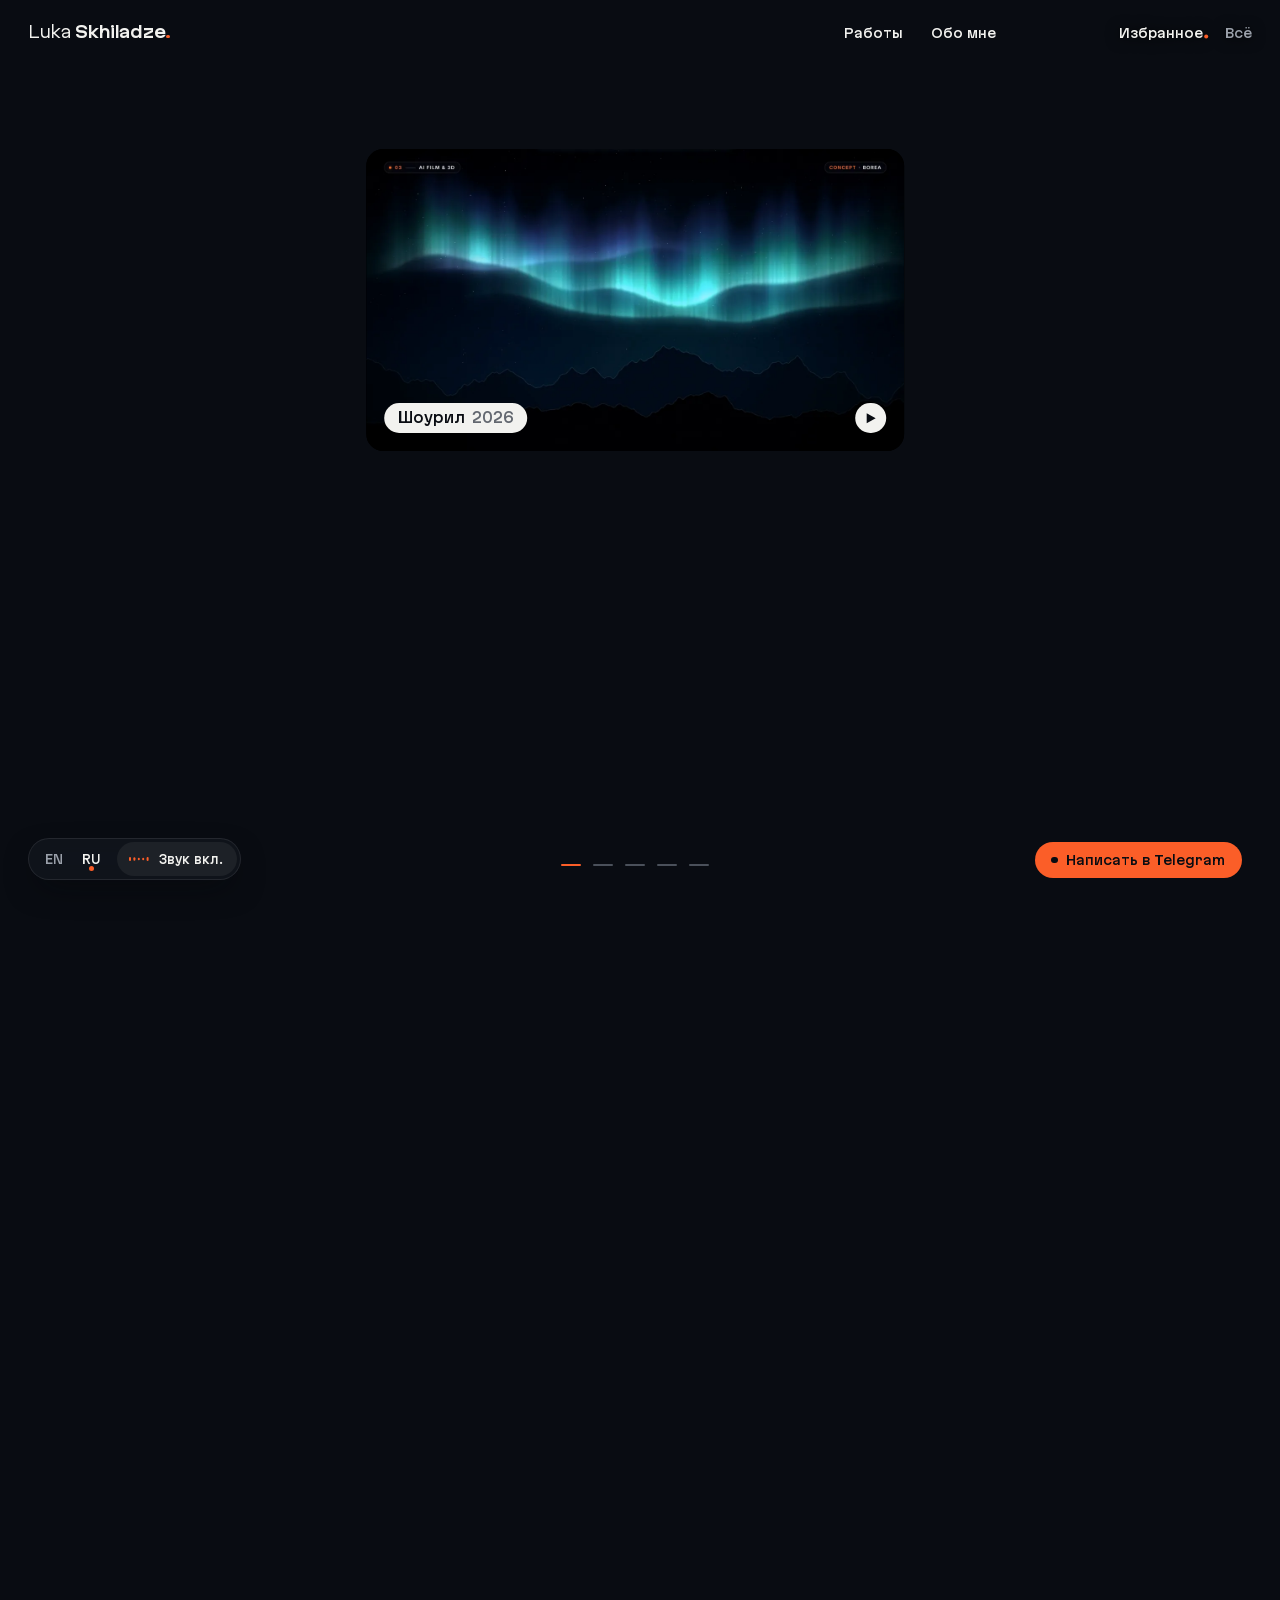
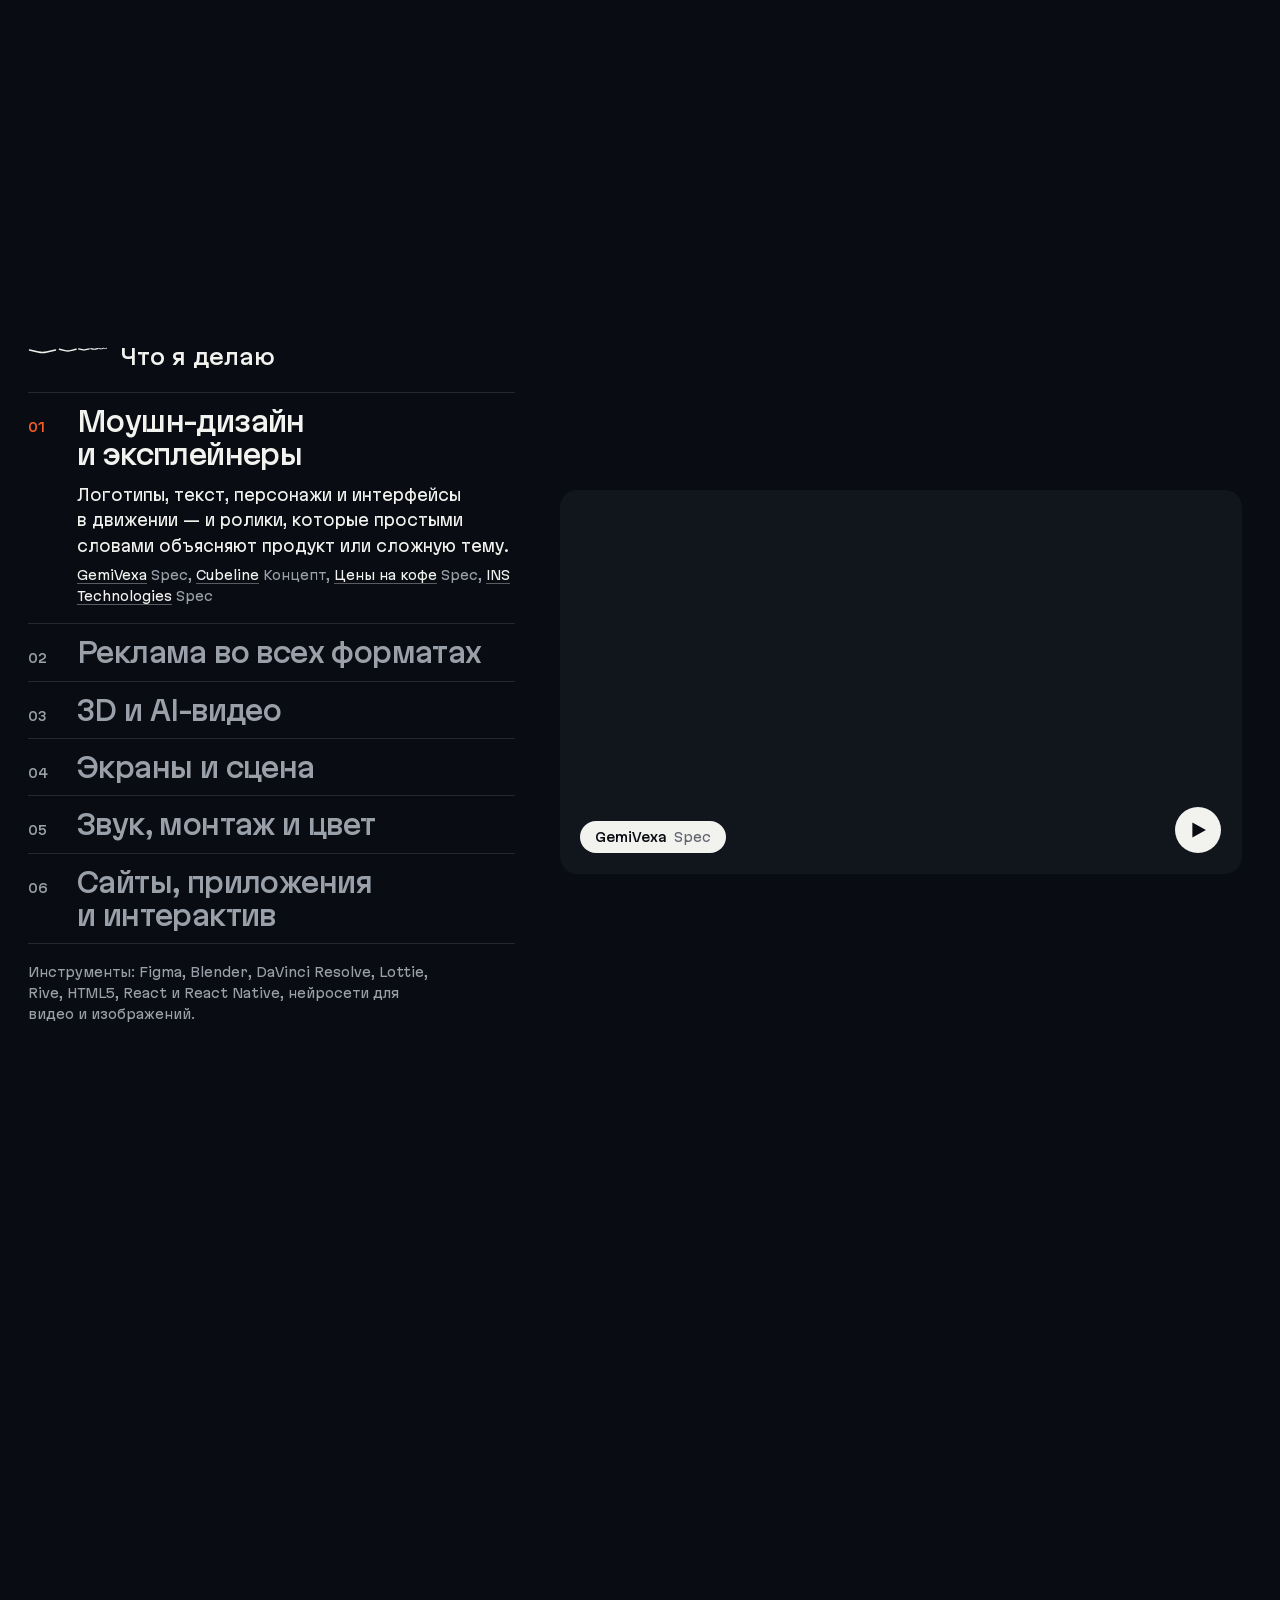
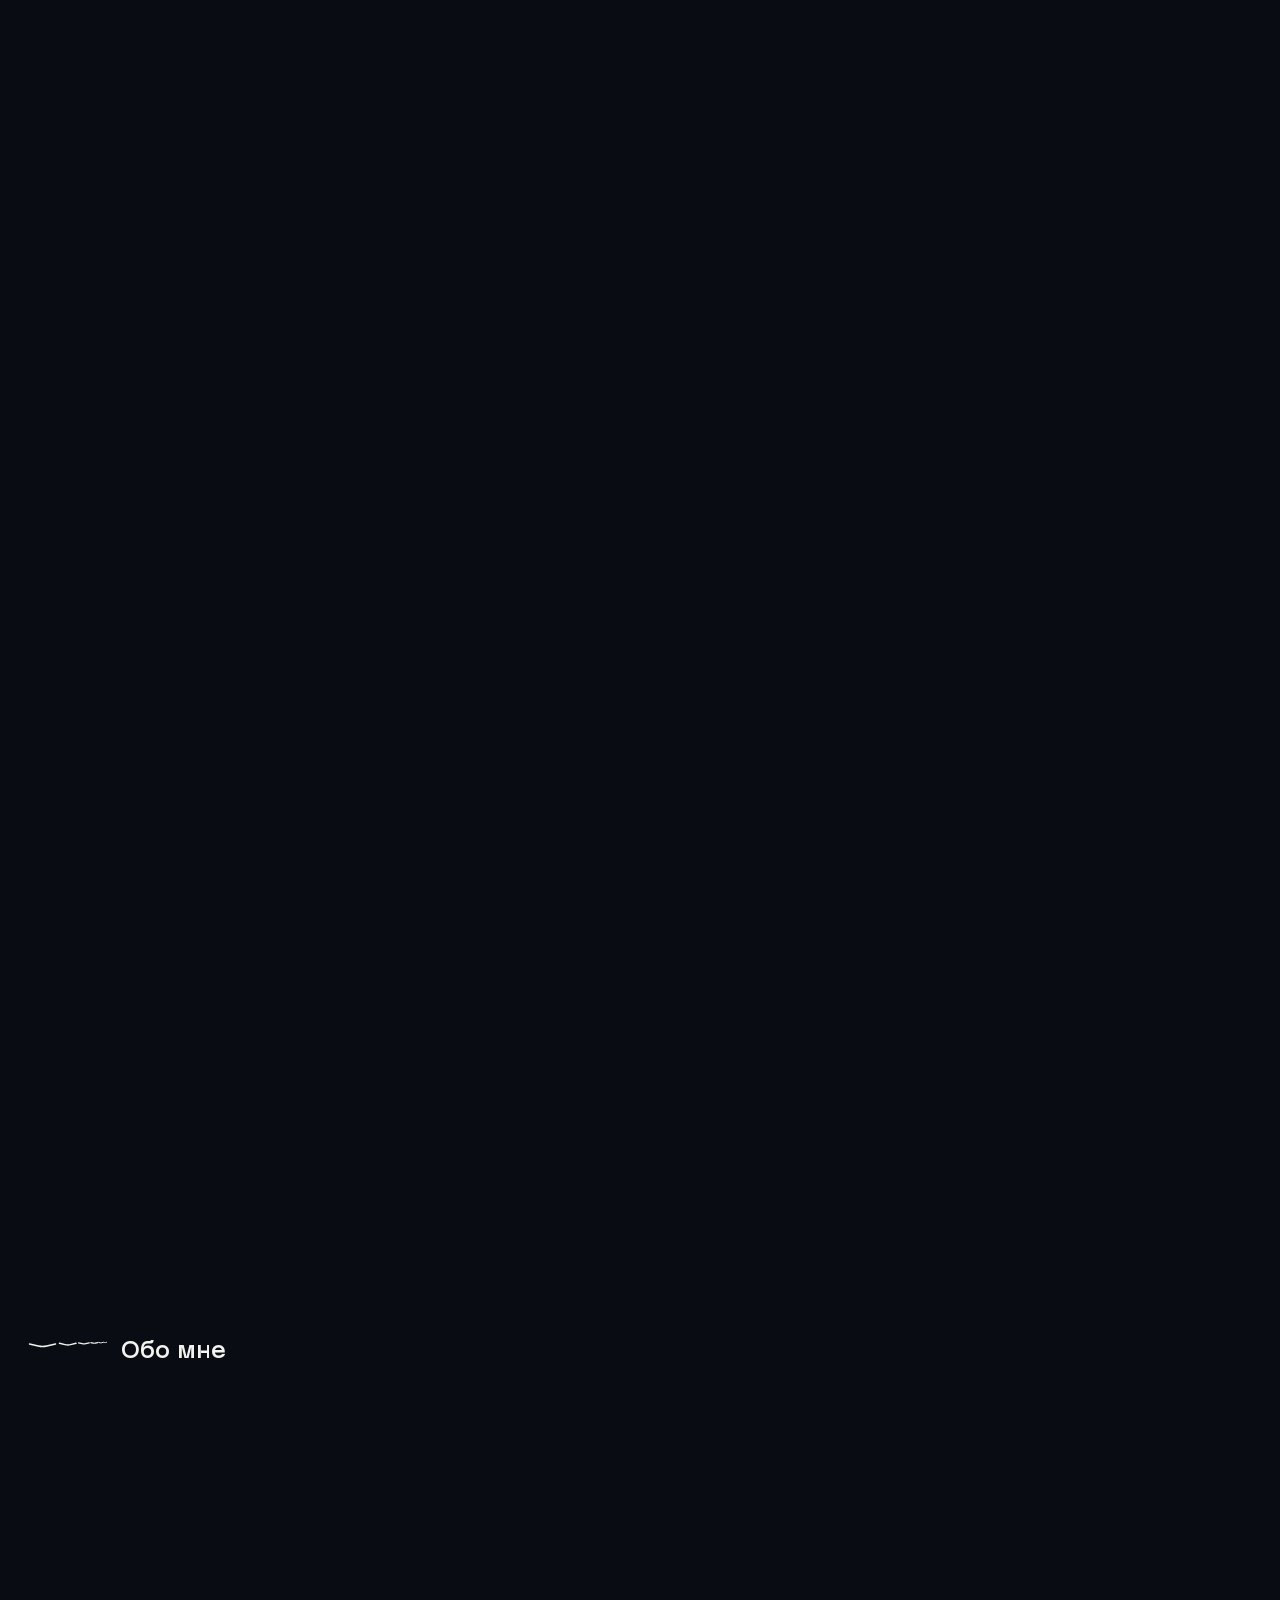
==== commit 9f4ff502: "skhiladze.com: Copying the last screen copies the last screen (a friend's note, Oct 25: words copied" ====
--- a/ru/index.html
+++ b/ru/index.html
@@ -21,16 +21,16 @@
 <meta property="og:image:height" content="630">
 <meta property="og:locale" content="ru_RU">
 <meta name="twitter:card" content="summary_large_image">
-<link rel="icon" href="../favicon.svg?v=554011992" type="image/svg+xml">
-<link rel="icon" href="../favicon-32.png?v=554011992" sizes="32x32" type="image/png">
-<link rel="apple-touch-icon" href="../apple-touch-icon.png?v=554011992">
+<link rel="icon" href="../favicon.svg?v=1179012588" type="image/svg+xml">
+<link rel="icon" href="../favicon-32.png?v=1179012588" sizes="32x32" type="image/png">
+<link rel="apple-touch-icon" href="../apple-touch-icon.png?v=1179012588">
 <link rel="preload" href="../fonts/martian-display-lat.woff2" as="font" type="font/woff2" crossorigin>
 <link rel="preload" href="../fonts/martian-grotesk-lat.woff2" as="font" type="font/woff2" crossorigin>
 <link rel="preload" href="../fonts/martian-display-cyr.woff2" as="font" type="font/woff2" crossorigin>
 <link rel="preload" href="../fonts/martian-grotesk-cyr.woff2" as="font" type="font/woff2" crossorigin>
-<link rel="modulepreload" href="../assets/app.js?v=554011992">
+<link rel="modulepreload" href="../assets/app.js?v=1179012588">
 <script>(function(d){d.classList.replace('no-js','js');var m=/[?&]still\b/.test(location.search);try{m=m||localStorage.getItem('skh-motion')==='0'}catch(e){}var g='';try{if(/[?&]gl\b/.test(location.search))g='hw';else{var c=d.ownerDocument.createElement('canvas'),x=c.getContext('webgl2')||c.getContext('webgl');if(x){var r=x.getExtension('WEBGL_debug_renderer_info');g=/swiftshader|llvmpipe|softpipe|software|basic render/i.test(String(x.getParameter(r?r.UNMASKED_RENDERER_WEBGL:x.RENDERER)||''))?'soft':'hw';var l=x.getExtension('WEBGL_lose_context');if(l)l.loseContext()}else g='none'}}catch(e){g=''}d.setAttribute('data-gl',g);var p=g==='soft'||g==='none';d.classList.add(m?'still':p?'gl-plain':'is-intro');if(!p){var o=d.ownerDocument,b=d.getAttribute('data-base')||'',L=[["media/cards-ru.avif?v=69e3c66f","image/avif","(min-width: 761px)",1],["media/cards-ru-sm.avif?v=a4f9bfae","image/avif","(max-width: 760px)",1],["media/cards-mask-ru.webp?v=adab6310","","(min-width: 761px)",0],["media/dial.webp?v=605748b4","","(min-width: 761px)",0],["media/dial-sm.webp?v=88027cfd","","(max-width: 760px)",0],["media/cards-mask-ru-sm.webp?v=d1d1f223","","(max-width: 760px)",0]];for(var i=0;i<L.length;i++){var k=o.createElement('link');k.rel='preload';k.as='image';if(L[i][1])k.type=L[i][1];k.media=L[i][2];if(L[i][3])k.setAttribute('fetchpriority','high');k.href=b+L[i][0];o.head.appendChild(k)}}try{history.scrollRestoration='manual'}catch(e){}try{if(sessionStorage.getItem('skh-place'))d.classList.add('is-jump')}catch(e){}if(HTMLScriptElement.supports&&HTMLScriptElement.supports('speculationrules')){var s=d.ownerDocument.createElement('script');s.type='speculationrules';s.textContent="{\"prefetch\": [{\"where\": {\"selector_matches\": \"a[hreflang]:not([aria-current])\"}, \"eagerness\": \"moderate\"}]}";d.ownerDocument.head.appendChild(s)}})(document.documentElement)</script>
-<link rel="stylesheet" href="../assets/site.css?v=554011992">
+<link rel="stylesheet" href="../assets/site.css?v=1179012588">
 <script type="application/ld+json">{"@context": "https://schema.org", "@type": "Person", "name": "Luka Skhiladze", "alternateName": "Лука Схиладзе", "jobTitle": "Motion designer and product engineer", "url": "https://skhiladze.com", "address": {"@type": "PostalAddress", "addressLocality": "Tbilisi", "addressCountry": "GE"}, "sameAs": ["https://vimeo.com/showcase/12429580", "https://www.linkedin.com/in/lukaskhiladze", "https://t.me/vaivuiskh", "https://github.com/akultange"]}</script>
 </head>
 <body>
@@ -60,7 +60,7 @@
     </div>
     <div class="dots" role="group" aria-label="Фильмы в центральном окне"><button class="dots__b" type="button" data-i="0" aria-label="Шоурил" aria-current="true"></button><button class="dots__b" type="button" data-i="1" aria-label="BrerDemon"></button><button class="dots__b" type="button" data-i="2" aria-label="Logicor Park 08"></button><button class="dots__b" type="button" data-i="3" aria-label="Цены на кофе"></button><button class="dots__b" type="button" data-i="4" aria-label="Borea"></button></div>
     <p class="swipe" aria-hidden="true"><svg class="swipe__ic" viewBox="0 0 16 30"><path d="M2.6 26L8 20.6 13.4 26"/><path d="M2.6 17L8 11.6 13.4 17"/><circle cx="8" cy="4.4" r="2.5"/></svg><span class="swipe__t">Листайте вверх</span></p>
-    <a class="btn btn--tg hero__tg" href="https://t.me/vaivuiskh"><span class="pt" aria-hidden="true"></span><span class="roll"><span>Написать в Telegram</span><span aria-hidden="true">Написать в Telegram</span></span></a>
+    <a class="btn btn--tg hero__tg" href="https://t.me/vaivuiskh"><span class="pt" aria-hidden="true"></span><span class="roll"><span>Написать в Telegram</span><span aria-hidden="true" data-t="Написать в Telegram"></span></span></a>
   </div>
 </section>
 <section class="make" id="work" aria-labelledby="make-h">
@@ -113,7 +113,7 @@
         <p class="op-word" aria-hidden="true"><span class="op-w-a">Лука</span> <span class="op-w-b">Схиладзе</span><span class="pt pt--stop"></span></p>
         <p class="op-copy">Что это даёт вам: весь цикл у одного человека — идея, дизайн, анимация, звук, монтаж, цвет и, если нужно, сайт или приложение. Если проекту нужен senior-дизайнер, со мной работает Гио Хеладзе, мой партнёр по студии.</p>
         <dl class="op-facts"><div><dt>Где</dt><dd>Тбилиси, Грузия</dd></div><div><dt>Языки</dt><dd>Русский, грузинский, английский</dd></div><div><dt>Как</dt><dd>Удалённо, с клиентами по всему миру</dd></div></dl>
-        <p class="op-cta"><a class="btn btn--tg op-tg" href="https://t.me/vaivuiskh"><span class="pt" aria-hidden="true"></span><span class="roll"><span>Написать в Telegram</span><span aria-hidden="true">Написать в Telegram</span></span></a><span class="op-cl"><a href="mailto:akultange@gmail.com?subject=%D0%9F%D1%80%D0%BE%D0%B5%D0%BA%D1%82%20%D0%B4%D0%BB%D1%8F%20%D0%9B%D1%83%D0%BA%D0%B8">akultange@gmail.com</a><a href="https://www.linkedin.com/in/lukaskhiladze" target="_blank" rel="noopener">LinkedIn</a><a href="https://vimeo.com/showcase/12429580" target="_blank" rel="noopener">Vimeo</a></span></p>
+        <p class="op-cta"><a class="btn btn--tg op-tg" href="https://t.me/vaivuiskh"><span class="pt" aria-hidden="true"></span><span class="roll"><span>Написать в Telegram</span><span aria-hidden="true" data-t="Написать в Telegram"></span></span></a><span class="op-cl"><a href="mailto:akultange@gmail.com?subject=%D0%9F%D1%80%D0%BE%D0%B5%D0%BA%D1%82%20%D0%B4%D0%BB%D1%8F%20%D0%9B%D1%83%D0%BA%D0%B8">akultange@gmail.com</a><a href="https://www.linkedin.com/in/lukaskhiladze" target="_blank" rel="noopener">LinkedIn</a><a href="https://vimeo.com/showcase/12429580" target="_blank" rel="noopener">Vimeo</a></span></p>
         <p class="op-last"><span class="op-motto">Точка, линия, плоскость, имя.</span><button class="op-again" type="button"><svg class="op-again__ic" viewBox="0 0 24 24" aria-hidden="true"><polyline points="1 4 1 10 7 10"/><path d="M3.5 15a9 9 0 1 0 2.1-9.4L1 10"/></svg>Смотреть заново</button><button class="op-again op-motion motion-sw" type="button" aria-pressed="true"><span class="mo" aria-hidden="true"><span class="mo__arm"></span></span><span class="mo__on">Движение вкл.</span><span class="mo__off">Движение выкл.</span></button></p>
       </div>
       <p class="op-rotate"><span class="op-rot-i" aria-hidden="true"></span><span>Поверните телефон вертикально, чтобы посмотреть историю</span></p>
@@ -165,8 +165,8 @@
   </div>
 </dialog>
 <div class="cur" aria-hidden="true" data-watch="Смотреть" data-open="Открыть" data-type="Напишите" data-hold="Держите" data-held="Отпустите"><span class="cur__p"></span><span class="cur__r"></span><span class="cur__l"><svg class="cur__ic" viewBox="0 0 12 12" focusable="false"><path class="cur__i-play" d="M3.6 2.1V9.9L10 6Z"/><path class="cur__i-open" d="M3.5 8.5L8.5 3.5M4.6 3.5H8.5V7.4"/><path class="cur__i-hold" d="M4 2.6V9.4M8 2.6V9.4"/><path class="cur__i-type" d="M6 2.2V9.8"/></svg><span class="cur__t"></span></span></div>
-<aside class="fab-a" aria-label="Связь"><a class="fab" href="https://t.me/vaivuiskh" aria-label="Написать в Telegram"><span class="pt" aria-hidden="true"></span><span class="roll"><span>Telegram</span><span aria-hidden="true">Telegram</span></span></a></aside>
+<aside class="fab-a" aria-label="Связь"><a class="fab" href="https://t.me/vaivuiskh" aria-label="Написать в Telegram"><span class="pt" aria-hidden="true"></span><span class="roll"><span>Telegram</span><span aria-hidden="true" data-t="Telegram"></span></span></a></aside>
 <script type="application/json" id="strip-data">{"cards":[{"slug":"reel","kind":"film","loop":"media/teaser-sm.mp4"},{"slug":"brerdemon","kind":"film","loop":"media/loop/brerdemon-sm.mp4","hover":"media/loop/brerdemon-h-sm.mp4"},{"slug":"logicor","kind":"film","loop":"media/loop/logicor-sm.mp4","hover":"media/loop/logicor-h-sm.mp4"},{"slug":"coffee","kind":"film","loop":"media/loop/coffee-sm.mp4","hover":"media/loop/coffee-h-sm.mp4"},{"slug":"borea","kind":"film","loop":"media/loop/borea-sm.mp4","hover":"media/loop/borea-h-sm.mp4"}],"tiles":["reel","brerdemon","logicor","coffee","borea","stage","theo","fuse2d","gemivexa","onepoint","ins","campfire","ev","bassface","cubeline","cozzi","forseo"],"cols":4,"rows":5,"atlas":"media/cards-ru.webp?v=b0d1814d","atlasSm":"media/cards-ru-sm.webp?v=304b7bab","mask":"media/cards-mask-ru.webp?v=adab6310","maskSm":"media/cards-mask-ru-sm.webp?v=d1d1f223","atlasAv":"media/cards-ru.avif?v=69e3c66f","atlasSmAv":"media/cards-ru-sm.avif?v=a4f9bfae"}</script>
-<script type="module" src="../assets/app.js?v=554011992"></script>
+<script type="module" src="../assets/app.js?v=1179012588"></script>
 </body>
 </html>
--- a/assets/site.css
+++ b/assets/site.css
@@ -1 +1 @@
-@font-face{font-family:Martian Display;font-style:normal;font-weight:300 700;font-display:swap;size-adjust:91%;src:url(../fonts/martian-display-lat.woff2) format("woff2");unicode-range:U+0020-007E,U+00A0-00FF,U+0131,U+0152-0153,U+02C6,U+02DA,U+02DC,U+2000-206F,U+20AC,U+2122,U+2190-2193,U+2212}@font-face{font-family:Martian Display;font-style:normal;font-weight:300 700;font-display:swap;size-adjust:91%;src:url(../fonts/martian-display-cyr.woff2) format("woff2");unicode-range:U+0400-045F,U+0490-0491,U+2116}@font-face{font-family:Martian Grotesk;font-style:normal;font-weight:300 700;font-display:swap;size-adjust:91%;src:url(../fonts/martian-grotesk-lat.woff2) format("woff2");unicode-range:U+0020-007E,U+00A0-00FF,U+0131,U+0152-0153,U+02C6,U+02DA,U+02DC,U+2000-206F,U+20AC,U+2122,U+2190-2193,U+2212}@font-face{font-family:Martian Grotesk;font-style:normal;font-weight:300 700;font-display:swap;size-adjust:91%;src:url(../fonts/martian-grotesk-cyr.woff2) format("woff2");unicode-range:U+0400-045F,U+0490-0491,U+2116}:root{--bg: #090c12;--bg-2: #11151c;--ink: #f2f2ef;--muted: #9aa0aa;--accent: #fb5e28;--accent-hi: #ff7a4d;--accent-ink: #090c12;--inv-bg: #f2f2ef;--inv-ink: #090c12;--inv-muted: #4d525b;--scrim: rgba(9, 12, 18, .64);--m: clamp(16px, 2.2vw, 32px);--g: clamp(12px, 1.4vw, 24px);--r: clamp(12px, 1.35vw, 22px);--clear: calc(80px + env(safe-area-inset-bottom, 0px)) ;--s-small: 14px;--s-body: clamp(16px, .15vw + 15.4px, 17px);--s-lead: clamp(20px, .9vw + 12px, 26px);--s-head: clamp(30px, 2.2vw + 14px, 46px);--s-display: clamp(58px, 9.4vw, 180px);--ease-out: cubic-bezier(.23, 1, .32, 1);--ease-io: cubic-bezier(.77, 0, .175, 1);--ease-soft: cubic-bezier(.33, 1, .68, 1);--t-press: .14s;--t-hover: .18s;--t-ui: .24s;--t-reveal: .8s;color-scheme:dark}*,*:before,*:after{box-sizing:border-box}html{background:var(--bg);color:var(--ink);-webkit-text-size-adjust:100%;text-size-adjust:100%;scrollbar-color:#3a3f48 var(--bg);scrollbar-width:thin;-webkit-tap-highlight-color:transparent}html.lenis,html.lenis body{height:auto}.lenis.lenis-smooth{scroll-behavior:auto!important}body{margin:0;background:var(--bg);color:var(--ink);font-family:Martian Grotesk,system-ui,-apple-system,Segoe UI,Roboto,sans-serif;font-size:var(--s-body);line-height:1.5;font-kerning:normal;text-rendering:optimizeLegibility;-webkit-font-smoothing:antialiased;-moz-osx-font-smoothing:grayscale}img,video,canvas,svg{display:block;max-width:100%}button,input{font:inherit;color:inherit}a{color:inherit;text-decoration:underline;text-decoration-thickness:.07em;text-underline-offset:.2em;text-decoration-color:#f2f2ef59;transition:text-decoration-color var(--t-hover) ease,color var(--t-hover) ease}p{margin:0;text-wrap:pretty}h1,h2,h3{margin:0;font-weight:inherit;text-wrap:balance}ul,ol{margin:0;padding:0}::selection{background:var(--accent);color:var(--accent-ink)}:focus-visible{outline:2px solid var(--accent);outline-offset:3px;border-radius:2px}html:not(.kb) :focus-visible:not(input,textarea,select){outline:none}html:not(.kb) .enter__go:focus-visible{box-shadow:none}.sr{position:absolute!important;width:1px;height:1px;overflow:hidden;clip:rect(0 0 0 0);clip-path:inset(50%);white-space:nowrap}.skip{position:fixed;z-index:100;left:var(--m);top:-80px;background:var(--ink);color:var(--bg);padding:10px 16px;border-radius:999px;text-decoration:none}.skip:focus{top:12px}@media(hover:hover)and (pointer:fine){a:hover{text-decoration-color:currentColor}}.pt{display:inline-block;width:.5em;height:.5em;border-radius:50%;background:var(--accent);flex:none}.pt--stop{width:.165em;height:.165em;margin-left:.035em;vertical-align:baseline}.name{font-family:Martian Display,Martian Grotesk,sans-serif;white-space:nowrap}.name__a{font-weight:300}.name__b{font-weight:700}.btn{display:inline-flex;align-items:center;gap:.6em;border:0;border-radius:999px;cursor:pointer;padding:.78em 1.2em;font:500 var(--s-small)/1 "Martian Grotesk",sans-serif;text-decoration:none;white-space:nowrap;transition:transform var(--t-press) var(--ease-out),background-color var(--t-hover) ease,color var(--t-hover) ease}.btn:active{transform:scale(.97)}.btn--tg{background:var(--accent);color:var(--accent-ink)}.roll{display:inline-grid;overflow:hidden;line-height:1.15;margin:-.08em 0}.roll>span{grid-area:1 / 1;transition:transform .38s var(--ease-io),opacity .22s ease}.roll>span+span{transform:translateY(105%);opacity:0}@media(hover:hover)and (pointer:fine){a:hover>.roll>span:first-child,a:focus-visible>.roll>span:first-child{transform:translateY(-105%);opacity:0}a:hover>.roll>span+span,a:focus-visible>.roll>span+span{transform:none;opacity:1}}.btn--tg .pt{background:var(--accent-ink);width:.45em;height:.45em}.btn--ink{background:var(--ink);color:var(--bg)}@media(hover:hover)and (pointer:fine){.btn--tg:hover{background:var(--accent-hi)}.btn--ink:hover{background:#fff}}.hero{position:relative;height:calc(var(--n, 10) * 56svh + 100svh);--gw: min(42vw, (100svh - 300px) * 1.45);--gh: calc(var(--gw) * .5625);--gr: calc(var(--gw) * .032);--gy: calc(var(--gh) * .62 + 12.5svh);--tabk: 1}.hero__pin{position:sticky;top:0;height:100svh;overflow:hidden}html.has-pager .hero__pin{touch-action:none;touch-action:pinch-zoom}.strip{position:absolute;inset:0;width:100%;height:100%;z-index:0;visibility:hidden}.strip.is-on{visibility:visible}.bar{position:absolute;z-index:6;top:0;left:0;right:0;display:flex;align-items:baseline;justify-content:space-between;gap:var(--g);padding:22px var(--m);font-size:var(--s-small);font-weight:500;line-height:1.2}.bar a{text-decoration:none}.bar__nav a,.bar__mark>a{display:inline-block;padding:5px 0;margin:-5px 0}.bar__mark{font-size:17px;letter-spacing:-.01em;white-space:nowrap}.bar__mark .pt--stop{width:.2em;height:.2em}.bar__nav{display:flex;gap:28px;margin-left:auto}.bar__half{display:flex;gap:28px}.bar__end{display:flex;gap:20px;align-items:baseline;margin-left:28px}.bar__sound,.bar__menu{background:none;border:0;padding:0;cursor:pointer;color:var(--muted);font-weight:500;font-size:var(--s-small)}.bar__sound[aria-pressed=true]{color:var(--ink)}.bar__sound[aria-pressed=true]:before{content:"";display:inline-block;width:7px;height:7px;border-radius:50%;background:var(--accent);margin-right:8px;vertical-align:1px}.bar__menu{display:none;position:relative;color:var(--ink);-webkit-tap-highlight-color:transparent;padding:10px 0 10px 12px;margin:-10px 0 -10px -12px}@media(hover:hover)and (pointer:fine){.bar a:hover,.bar__sound:hover{color:#fff}}.gate{position:absolute;z-index:2;left:50%;top:calc(var(--gy) - var(--gh) / 2);width:var(--gw);transform:translate(-50%)}.gate__frame{position:relative;aspect-ratio:16 / 9;background:#000;border-radius:var(--gr);isolation:isolate;cursor:pointer}.gate__v{position:absolute;inset:0;width:100%;height:100%;object-fit:cover;opacity:0;filter:grayscale(1) contrast(1.04);border-radius:var(--gr);transition:opacity .42s var(--ease-out),filter 1.1s var(--ease-soft)}.gate__v.is-on{opacity:1}.gate__still{position:absolute;inset:0;width:100%;height:100%;object-fit:cover;border-radius:var(--gr)}.gate__v.is-graded{filter:grayscale(0) contrast(1)}.gl-live .gate__frame{background:transparent}.gl-live .gate__v,.gl-live .gate__v.is-on{opacity:0;transition:none}.strip__vids{position:absolute;left:0;top:0;width:2px;height:2px;overflow:hidden;opacity:0;pointer-events:none}.strip__vids video{display:block;width:2px;height:2px}.gate__rows{position:absolute;z-index:2;left:calc(var(--gw) * .0332 * var(--tabk));right:calc(var(--gw) * .0332 * var(--tabk));bottom:calc(var(--gw) * .0332 * var(--tabk));height:calc(var(--gw) * .0566 * var(--tabk));font:500 calc(var(--gw) * .0293 * var(--tabk))/1 "Martian Grotesk",sans-serif;transition:opacity .26s var(--ease-out)}.gate__row{position:absolute;inset:0;display:flex;justify-content:space-between;align-items:stretch;gap:12px;opacity:0;visibility:hidden;transition:opacity .26s var(--ease-out),visibility 0s linear .26s}.gate__row.is-on{opacity:1;visibility:visible;transition-delay:0s}.is-moving .gate__rows{opacity:0;transition-duration:90ms}.gl-live .gate{pointer-events:none}.gl-live .gate__rows{opacity:0}.gl-live .gate__rows:focus-within{opacity:1;pointer-events:auto}.gate__tab,.gate__play{display:inline-flex;align-items:center;border-radius:999px;background:var(--ink);color:var(--bg);white-space:nowrap}.gate__tab{gap:calc(var(--gw) * .0137 * var(--tabk));padding:0 calc(var(--gw) * .0254 * var(--tabk))}.gate__tab b{font-weight:500}.gate__tab span{color:#62676f}.gate__play{text-decoration:none;overflow:hidden;transition:background-color var(--t-hover) ease,transform var(--t-press) var(--ease-out)}.gate__play:active{transform:scale(.96)}.gate__pl{max-width:0;opacity:0;padding-left:0;transition:max-width .42s var(--ease-out),opacity .22s ease,padding .42s var(--ease-out)}.gate__ic{width:calc(var(--gw) * .0566 * var(--tabk));height:100%;flex:none;fill:currentColor}.gate__play:is(:hover,:focus-visible) .gate__pl{max-width:16em;opacity:1;padding-left:calc(var(--gw) * .0254 * var(--tabk))}@media(hover:hover)and (pointer:fine){.gate__play:hover{background:#fff}}.dots{position:absolute;z-index:3;left:50%;bottom:22px;transform:translate(-50%);display:flex;gap:2px}.dots__arr{display:grid;place-items:center;flex:none;width:34px;height:34px;margin:0 12px;padding:0;border-radius:50%;border:1px solid color-mix(in srgb,var(--ink) 24%,transparent);background:none;color:var(--ink);cursor:pointer;transition:border-color var(--t-hover) ease,background-color var(--t-hover) ease,color var(--t-hover) ease,opacity var(--t-ui) ease,transform var(--t-press) var(--ease-out)}.dots__arr svg{width:14px;height:14px;fill:none;stroke:currentColor;stroke-width:1.6;stroke-linecap:round;stroke-linejoin:round;transition:transform var(--t-ui) var(--ease-out)}.dots__arr:active{transform:scale(.93)}.dots__arr[aria-disabled=true]{opacity:.3;cursor:default}.dots__arr:focus-visible{outline:1px solid color-mix(in srgb,var(--accent) 70%,transparent);outline-offset:3px}@media(hover:hover)and (pointer:fine){.dots__arr:not([aria-disabled=true]):hover{background:var(--ink);border-color:var(--ink);color:var(--bg)}.dots__arr--prev:not([aria-disabled=true]):hover svg{transform:translate(-1.5px)}.dots__arr--next:not([aria-disabled=true]):hover svg{transform:translate(1.5px)}}.dots__b{width:30px;height:26px;padding:0;border:0;background:none;cursor:pointer;position:relative}.dots__b:after{content:"";position:absolute;left:5px;right:5px;top:12px;height:2px;border-radius:1px;background:#4a505a;transform-origin:50% 50%;transition:background-color var(--t-hover) ease,transform var(--t-ui) var(--ease-out)}.dots__b[aria-current=true]:after{background:var(--accent)}@media(hover:hover)and (pointer:fine){.dots__b:hover:after{background:var(--muted)}.dots__b[aria-current=true]:hover:after{background:var(--accent)}}.hero__line{position:absolute;z-index:3;left:var(--m);bottom:28px;max-width:31ch;font-size:var(--s-small);font-weight:500;line-height:1.45}.hero__tg{position:absolute;z-index:3;right:var(--m);bottom:22px}.menu{position:fixed;z-index:60;inset:0;background:var(--bg);display:flex;flex-direction:column;justify-content:center;gap:44px;padding:88px var(--m) 104px;opacity:0;transition:opacity .2s var(--ease-out)}.menu.is-open{opacity:1}.menu[hidden]{display:none}.menu:focus{outline:none}.menu__top{position:absolute;top:0;left:0;right:0;display:flex;align-items:baseline;justify-content:space-between;padding:16px var(--m);font-size:var(--s-small);font-weight:500;line-height:1.2}.menu__mark{font-size:17px;letter-spacing:-.01em;white-space:nowrap;color:var(--ink);text-decoration:none}.menu__mark .pt--stop{width:.2em;height:.2em}.menu__x{position:relative;background:none;border:0;padding:0;color:var(--ink);font:inherit;cursor:pointer;-webkit-tap-highlight-color:transparent}.menu__x:before,.bar__menu:before{content:"";position:absolute;inset:-14px -16px}.menu__nav ol{list-style:none;margin:0;padding:0}.menu__nav a{display:flex;align-items:flex-start;gap:14px;padding:5px 0;text-decoration:none;color:var(--ink)}.menu__n{min-width:2ch;padding-top:.62em;font:500 12px/1 Martian Grotesk,sans-serif;font-variant-numeric:tabular-nums;letter-spacing:.02em;color:var(--muted)}.menu__w{font:300 clamp(40px,12.5vw,60px)/1.05 "Martian Display","Martian Grotesk",sans-serif;letter-spacing:-.035em}.menu__nav a:active .menu__w{color:var(--muted)}.menu__view{display:flex;align-items:baseline;gap:4px;padding-left:calc(2ch + 14px);font:500 17px/1 Martian Grotesk,sans-serif}.menu__k{margin-right:14px;font-size:12px;letter-spacing:.02em;color:var(--muted)}.menu__vb{position:relative;padding:10px 8px 10px 0;margin-right:12px;border:0;background:none;color:var(--muted);font:inherit;cursor:pointer}.menu__vb[aria-pressed=true]{color:var(--ink)}.menu__vb[aria-pressed=true]:after{content:"";position:absolute;right:2px;bottom:calc(10px + .14em);width:5px;height:5px;border-radius:50%;background:var(--accent)}.menu__vb:focus-visible{outline:1px solid color-mix(in srgb,var(--accent) 70%,transparent);outline-offset:2px}.menu li,.menu__view{opacity:0;transform:translateY(16px);transition:opacity .36s var(--ease-out),transform .52s var(--ease-out)}.menu.is-open li,.menu.is-open .menu__view{opacity:1;transform:none}.menu.is-open li:nth-child(2){transition-delay:40ms}.menu.is-open li:nth-child(3){transition-delay:80ms}.menu.is-open li:nth-child(4){transition-delay:.12s}.menu.is-open .menu__view{transition-delay:.17s}.index{position:relative;padding:150px var(--m) 140px}.index__h{position:sticky;top:0;z-index:2;background:var(--bg);padding:14px 0 12px;margin-top:56px;font-size:var(--s-lead);font-weight:500;line-height:1.5}.index__h:first-child{margin-top:0}.index__list{list-style:none}.row{display:grid;grid-template-columns:30% 1fr 14% 4ch;gap:var(--g);align-items:baseline;text-decoration:none;font-size:var(--s-lead);line-height:1.5;padding:2px 0;color:var(--ink)}.row__w,.row__l,.row__n{color:var(--muted);transition:color var(--t-hover) ease}.row__n{text-align:right;font-variant-numeric:tabular-nums;min-width:3ch}.arrow{display:inline-block;width:.62em;height:.62em;vertical-align:.02em}@media(hover:hover)and (pointer:fine){.row:hover .row__w,.row:hover .row__l,.row:hover .row__n{color:var(--ink)}}.index__note{margin-top:56px;max-width:62ch;color:var(--muted);font-size:var(--s-small)}.preview{position:fixed;z-index:30;left:0;top:0;width:300px;aspect-ratio:16 / 9;pointer-events:none;opacity:0;transition:opacity .2s ease;will-change:transform;border-radius:calc(var(--r) * .7);overflow:hidden}.preview.is-on{opacity:1}.preview.is-worn{overflow:visible}.preview img{width:100%;height:100%;object-fit:cover;filter:grayscale(1);transition:filter .7s var(--ease-soft)}.preview.is-graded img{filter:grayscale(0)}.preview__v{position:absolute;inset:0;width:100%;height:100%;object-fit:cover;opacity:0;transition:opacity .22s ease}.preview.is-video .preview__v{opacity:1}:root{--vtile: url("data:image/svg+xml,%3Csvg xmlns='http://www.w3.org/2000/svg' viewBox='0 0 22 16'%3E%3Cpath d='M6 5.2l3.6 4.3q1.4 1.6 2.8 0L16 5.2' fill='none' stroke='%23f2f2ef' stroke-opacity='.2' stroke-width='1.3' stroke-linecap='round' stroke-linejoin='round'/%3E%3C/svg%3E")}.make{position:relative}.make__scene{height:calc(var(--k, 6) * 62svh + 100svh)}.make__pin{position:sticky;top:0;height:100svh;display:grid;grid-template-columns:minmax(0,5fr) minmax(0,7fr);gap:calc(var(--g) * 2.5);align-items:center;padding:64px var(--m) 40px}.make__side{display:flex;flex-direction:column;min-width:0}.make__h{font-size:var(--s-lead);font-weight:500;line-height:1.5;margin-bottom:18px}.make__list{list-style:none;counter-reset:none}.make__item{border-top:1px solid rgba(242,242,239,.12)}.make__item:last-child{border-bottom:1px solid rgba(242,242,239,.12)}.make__b{display:flex;align-items:baseline;gap:18px;width:100%;padding:12px 0 11px;border:0;background:none;color:var(--muted);font:inherit;font-size:clamp(22px,1.7vw + 8px,38px);font-weight:500;letter-spacing:-.02em;line-height:1.12;text-align:left;cursor:pointer;transition:color var(--t-ui) ease}.make__n{flex:none;width:2.2em;font-family:Martian Grotesk,sans-serif;font-size:var(--s-small);font-weight:500;letter-spacing:0;font-variant-numeric:tabular-nums;color:var(--muted)}.make__item.is-on .make__b{color:var(--ink)}.make__item.is-on .make__n{color:var(--accent)}@media(hover:hover)and (pointer:fine){.make__b:hover{color:var(--ink)}}.make__more{display:grid;grid-template-rows:0fr;transition:grid-template-rows .52s var(--ease-out)}.make__more>div{overflow:hidden;padding-left:calc(2.2 * var(--s-small) + 18px)}.make__item.is-on .make__more{grid-template-rows:1fr}.make__s{max-width:46ch;color:var(--ink)}.make__ex{margin:6px 0 16px;font-size:var(--s-small);color:var(--muted)}.make__ex a{color:var(--ink);padding-block:4px}.make__lab{color:var(--muted);white-space:nowrap}.make__tools{margin-top:18px;max-width:60ch;font-size:var(--s-small);color:var(--muted)}@media(min-width:761px)and (min-height:541px)and (max-height:820px){.make__pin{padding-bottom:var(--clear)}.make__b{font-size:clamp(20px,3.6svh + 2px,34px);padding:9px 0 8px}}.make__frame{position:relative;aspect-ratio:16 / 9;border-radius:var(--r);overflow:hidden;background:var(--bg-2);isolation:isolate}.make__field{position:absolute;inset:0;width:100%;height:100%;display:block}.make__win{position:absolute;inset:0;display:block;opacity:0;pointer-events:none;text-decoration:none;transition:opacity .32s ease}.make__win.is-on{opacity:1;pointer-events:auto;cursor:pointer}.make__v{position:absolute;inset:0;width:100%;height:100%;object-fit:cover;opacity:0}.no-field .make__v{opacity:1}.make__tab{position:absolute;left:clamp(12px,1.6vw,24px);bottom:clamp(12px,1.6vw,24px);display:inline-flex;gap:.5em;align-items:baseline;padding:.55em 1.05em;border-radius:999px;background:var(--ink);color:var(--bg);font-size:var(--s-small);line-height:1.2;white-space:nowrap}.make__tab b{font-weight:500}.make__tab span{color:#62676f}.make__go{position:absolute;right:clamp(12px,1.6vw,24px);bottom:clamp(12px,1.6vw,24px);width:46px;height:46px;border-radius:50%;background:var(--ink);color:var(--bg);display:grid;place-items:center;transition:transform var(--t-ui) var(--ease-out)}.make__ic{width:100%;height:100%;fill:currentColor}@media(hover:hover)and (pointer:fine){.make__win:hover .make__go{transform:scale(1.08)}}.make__win:active .make__go{transform:scale(.96)}.make__mw{display:none}@media(max-width:760px),(max-height:540px){.make__scene{height:auto}.make__pin{position:relative;height:auto;display:block;padding:104px var(--m) 84px}.make__h{margin-bottom:14px}.make__frame{display:none}.make__more,.make__item.is-on .make__more{grid-template-rows:1fr;transition:none}.make__more>div{padding-left:0;padding-bottom:30px}.make__b{color:var(--ink);cursor:default;font-size:24px;padding:22px 0 16px;gap:14px}.make__n{width:auto;color:var(--muted);transition:color var(--t-ui) ease}.make__item.is-on .make__n{color:var(--accent)}.make__mw{display:block;position:relative;aspect-ratio:16 / 9;border-radius:var(--r);overflow:hidden;isolation:isolate;text-decoration:none;background:var(--bg-2) var(--vtile) repeat center / 22px 16px}.make__mw .make__v{opacity:1;clip-path:circle(0% at 50% 50%);transition:clip-path 1.1s var(--ease-out)}.make__mw.is-in .make__v{clip-path:circle(75% at 50% 50%)}.make__mw .make__tab{left:12px;bottom:12px}.make__mw .make__go{right:12px;bottom:12px;width:40px;height:40px}.make__s{margin-top:16px;font-size:16px;line-height:1.5}.make__ex{margin:8px 0 0}.make__item:last-child{border-bottom:0}.make__tools{display:block;margin-top:8px}}.led{position:absolute;inset:0;width:100%;height:100%}.kf{letter-spacing:.045em}.op{position:relative}.op-track{position:relative;height:900vh}.op-stage{position:sticky;top:0;height:100vh;height:100svh;overflow:hidden;background:var(--bg);--k: 1}.op-stage.is-steps{touch-action:none;touch-action:pinch-zoom}.op-stage>canvas{position:absolute;inset:0;width:100%;height:100%;max-width:none}.op-field{opacity:0}.op-planes{position:absolute;inset:0;pointer-events:none}.op-fade{position:absolute;inset:0;pointer-events:none;background:linear-gradient(var(--bg) 0,rgba(9,12,18,.9) 70px,rgba(9,12,18,0) 150px),linear-gradient(0deg,var(--bg) 0,rgba(9,12,18,0) 110px)}.op-end{position:absolute;left:0;bottom:0;width:1px;height:100vh;height:100svh;pointer-events:none}.op-head{position:absolute;z-index:3;left:calc(var(--m) + env(safe-area-inset-left,0px));top:64px;pointer-events:none}.op-h{font-size:var(--s-lead);font-weight:500;line-height:1.5}.op-chap{display:flex;gap:14px;align-items:baseline;min-height:1.5em;margin-top:4px;font-size:var(--s-small);font-weight:500}.op-n{font-variant-numeric:tabular-nums;color:var(--accent)}.js .op-h .flock circle{transition:transform .42s var(--ease-out)}.js .op-head.is-away .flock circle,.js .op-head.is-away .flock.is-on circle{opacity:0;transition:none}.op-year{position:absolute;z-index:3;right:calc(var(--m) + env(safe-area-inset-right,0px));top:66px;pointer-events:none;font:600 clamp(30px,1.6vw + 18px,46px)/1 "Martian Display","Martian Grotesk",sans-serif;letter-spacing:-.02em;font-variant-numeric:tabular-nums}.op-pl{position:absolute;left:0;top:0;transform-origin:0 0;padding:calc(14px * var(--k)) calc(15px * var(--k));display:grid;gap:calc(6px * var(--k));align-content:start;overflow:hidden;opacity:0;visibility:hidden;will-change:transform,opacity}.op-yr{font-size:max(11px,calc(11.5px * var(--k)));font-weight:500;letter-spacing:.01em;color:var(--muted);font-variant-numeric:tabular-nums}.op-tt{font:600 calc(17px * var(--k))/1.12 "Martian Display","Martian Grotesk",sans-serif;letter-spacing:-.015em;text-wrap:balance}.op-bd{font-size:max(12px,calc(12.5px * var(--k)));line-height:1.42;color:var(--muted);text-wrap:pretty}.op-bd:empty{display:none}.op-board{display:grid;gap:calc(6px * var(--k));margin-top:calc(5px * var(--k))}.op-board>div{display:grid;grid-template-columns:max(54px,calc(54px * var(--k))) minmax(0,1fr);align-items:center;gap:8px;font-size:max(10px,calc(10px * var(--k)));font-weight:500;color:var(--muted)}.op-board i{position:relative;height:3px;border-radius:3px;background:#f2f2ef1a}.op-board i:after{content:"";position:absolute;inset:0 auto 0 0;width:calc(var(--v, 0) * 100%);border-radius:3px;background:var(--ink)}.op-board .op-half i:after{background:#f2f2ef66}.op-board .op-half i:before{content:"";position:absolute;z-index:1;left:50%;top:-3px;width:9px;height:9px;margin-left:-4.5px;border-radius:50%;background:var(--accent);box-shadow:0 0 10px #fb5e28b3;opacity:var(--f, 0)}.op-pl-col{grid-template-columns:minmax(0,1fr) auto;grid-template-rows:minmax(0,1fr);align-content:stretch;column-gap:calc(12px * var(--k))}.op-txt{display:grid;gap:calc(6px * var(--k));align-content:start;min-width:0}.op-pic{position:relative;height:100%;width:auto;aspect-ratio:4 / 5;border-radius:calc(var(--r) * .7);overflow:hidden;background:#000}.op-pic img{position:absolute;inset:0;width:100%;height:100%;max-width:none;object-fit:cover}.op-log{filter:grayscale(.55) contrast(.58) brightness(1.22)}.op-gr{clip-path:inset(0 calc(100% - var(--w, 0%)) 0 0);filter:contrast(1.06) saturate(1.06)}.op-wl{position:absolute;top:0;bottom:0;left:var(--w, 0%);width:1px;background:var(--ink);box-shadow:0 0 8px #f2f2efb3}.op-lb{position:absolute;bottom:7px;padding:3px 7px;border-radius:999px;background:#0506089e;font-size:max(10px,calc(9px * var(--k)));font-weight:500;letter-spacing:.06em;text-transform:uppercase}.op-lb--a{left:7px}.op-lb--b{right:7px}.op-pl-bau{background-image:linear-gradient(rgba(242,242,239,.045) 1px,transparent 1px),linear-gradient(90deg,rgba(242,242,239,.045) 1px,transparent 1px);background-size:calc(22px * var(--k)) calc(22px * var(--k))}.op-pl-bau>:not(.op-bzw){position:relative;z-index:1;max-width:58%}.op-pl-bau>.op-tt{max-width:66%}.op-ru{margin-top:calc(6px * var(--k));font:600 calc(24px * var(--k))/1 "Martian Display","Martian Grotesk",sans-serif;letter-spacing:-.02em}.op-city{font-size:max(12px,calc(13px * var(--k)));color:var(--muted)}.op-bzw{position:absolute;inset:0;overflow:hidden;pointer-events:none}.op-bz{position:absolute;left:76%;bottom:calc(9px * var(--k));height:calc(100% - 20px * var(--k));width:auto;max-width:none;aspect-ratio:400 / 215;transform:translate(-50%);overflow:visible;fill:none;stroke:#f2f2efc7;stroke-width:1.35;stroke-linecap:round;stroke-linejoin:round;stroke-dasharray:1 1;stroke-dashoffset:1;-webkit-mask-image:linear-gradient(90deg,transparent 14%,#000 31%);mask-image:linear-gradient(90deg,transparent 14%,#000 31%)}.op-bz path{visibility:hidden}.op-bz .bz-win{stroke-width:1.15;opacity:.85}.op-pipe{position:relative;display:grid;grid-template-columns:repeat(4,minmax(0,1fr));margin-top:calc(12px * var(--k));padding-top:calc(14px * var(--k));font-size:max(10px,calc(9.5px * var(--k)));font-weight:500;color:#f2f2ef61}.op-pipe:before,.op-pipe:after{content:"";position:absolute;left:12.5%;top:calc(3px * var(--k));width:75%;height:1px;background:#f2f2ef24}.op-pipe:after{width:calc(75% * var(--v, 0));background:var(--ink)}.op-pipe span{position:relative;text-align:center;white-space:nowrap;transition:color .25s ease}.op-pipe span:before{content:"";position:absolute;left:50%;top:calc(-13.5px * var(--k));width:calc(5px * var(--k));height:calc(5px * var(--k));margin-left:calc(-2.5px * var(--k));border-radius:50%;background:#2b3039;transition:background-color .25s ease}.op-pipe span.on{color:var(--ink)}.op-pipe span.on:before{background:var(--ink)}.op-pipe b{position:absolute;left:calc(12.5% + 75% * var(--v, 0));top:calc(3.5px * var(--k));width:calc(8px * var(--k));height:calc(8px * var(--k));margin:calc(-4px * var(--k)) 0 0 calc(-4px * var(--k));border-radius:50%;background:var(--accent);box-shadow:0 0 10px #fb5e28cc}.op-st{justify-self:start;display:inline-flex;align-items:center;gap:calc(7px * var(--k));margin-top:calc(8px * var(--k));padding:calc(5px * var(--k)) calc(10px * var(--k));border-radius:999px;background:#f2f2ef12;font-size:max(10px,calc(10px * var(--k)));font-weight:500;white-space:nowrap}.op-st i{flex:none;width:calc(6px * var(--k));height:calc(6px * var(--k));border-radius:50%;background:#e9b44c}.op-s0 i{background:var(--muted)}.op-s3 i{background:#46c978;box-shadow:0 0 9px #46c978d9}.op-media{position:relative;width:100%;aspect-ratio:16 / 9;margin-top:calc(6px * var(--k));border-radius:calc(var(--r) * .7);overflow:hidden;background:#000}.op-media img{position:absolute;inset:0;width:100%;height:100%;max-width:none;object-fit:cover}.op-tab{position:absolute;left:calc(8px * var(--k));bottom:calc(8px * var(--k));display:inline-flex;align-items:center;height:max(22px,calc(22px * var(--k)));padding:0 calc(10px * var(--k));border-radius:999px;background:var(--ink);color:var(--bg);font-size:max(10.5px,calc(10.5px * var(--k)));white-space:nowrap}.op-tab b{font-weight:500}.op-tab span{color:#62676f;white-space:pre}.op-cnt{position:absolute;right:calc(9px * var(--k));bottom:calc(10px * var(--k));font-size:max(10px,calc(10px * var(--k)));font-weight:500;font-variant-numeric:tabular-nums;text-shadow:0 1px 8px rgba(5,6,9,.9)}.op-stage.is-vn .op-pl-col{grid-template-columns:minmax(0,1fr) 36%}.op-stage.is-vn .op-pic{height:auto;width:100%;align-self:start}.op-stage.is-vn .op-bz{left:79%;height:calc(84% - 20px * var(--k))}.op-stage.is-vn .op-lb{display:none}.op-final{position:absolute;z-index:4;left:50%;top:60%;width:min(760px,calc(100% - 2 * var(--m)));transform:translate(-50%);display:grid;grid-template-columns:minmax(0,1fr);justify-items:center;gap:18px;text-align:center;opacity:0;visibility:hidden}.op.no-gl .op-final{width:min(1180px,calc(100% - 2 * var(--m)))}.op-word{display:none;margin-bottom:6px;font:700 clamp(38px,7.4vw,120px)/1 "Martian Display","Martian Grotesk",sans-serif;letter-spacing:-.03em;white-space:nowrap}.op-w-a{color:#8a9099}.op.no-gl .op-word{display:block}.op-copy{max-width:58ch;font-size:clamp(16px,.3vw + 14.5px,19px);line-height:1.5;text-wrap:balance}.op-facts{display:flex;flex-wrap:wrap;justify-content:center;gap:8px 28px;margin:0;font-size:var(--s-small)}.op-facts>div{display:flex;gap:8px}.op-facts dt{color:var(--muted)}.op-facts dd{margin:0}.op-cta{display:flex;flex-wrap:wrap;justify-content:center;align-items:center;gap:12px 26px;margin-top:2px;font-size:var(--s-small)}.op-cl{display:inline-flex;flex-wrap:wrap;justify-content:center;gap:8px 22px;color:var(--muted)}.op-cl a{color:var(--ink);display:inline-block;padding:4px 0;margin:-4px 0}.op-last{display:flex;flex-wrap:wrap;justify-content:center;align-items:center;gap:6px 26px;font-size:13px;color:var(--muted)}.op-again{display:inline-flex;align-items:center;gap:7px;padding:8px 2px;border:0;background:none;color:var(--muted);font:500 13px/1 Martian Grotesk,sans-serif;cursor:pointer;-webkit-tap-highlight-color:transparent;transition:color .16s ease,transform var(--t-press) var(--ease-out)}.op-again:active{transform:scale(.97)}.mo{position:relative;display:inline-block;flex:none;width:14px;height:14px}.mo__arm{position:absolute;left:50%;top:.5px;width:1.5px;height:8.5px;margin-left:-.75px;border-radius:1px;background:currentColor;transform-origin:50% 0}.mo__arm:before{content:"";position:absolute;left:50%;top:-1px;width:3px;height:3px;margin-left:-1.5px;border-radius:50%;background:currentColor}.mo__arm:after{content:"";position:absolute;left:50%;top:100%;width:5.5px;height:5.5px;margin:-1.5px 0 0 -2.75px;border-radius:50%;background:currentColor;transition:background-color .24s ease}.motion-sw.is-on .mo__arm:after{background:var(--accent)}html:not(.still) .mo__off,.still .mo__on{display:none}.skip--motion{display:inline-flex;align-items:center;gap:9px;border:0;font:inherit;cursor:pointer}.op-again__ic{flex:none;width:13px;height:13px;fill:none;stroke:currentColor;stroke-width:2;stroke-linecap:round;stroke-linejoin:round;transition:transform .52s var(--ease-out)}@media(hover:hover)and (pointer:fine){.op-again:hover{color:var(--ink)}.op-again:hover .op-again__ic{transform:rotate(-200deg)}}.op-stop{position:absolute;z-index:4;border-radius:50%;cursor:pointer;visibility:hidden;-webkit-tap-highlight-color:transparent}.op-stage.is-final .op-stop{visibility:visible}.fly-ov{position:fixed;inset:0;z-index:8;width:100%;height:100%;max-width:none;pointer-events:none;display:none}.fly-ov.is-on{display:block}.is-flying .cur,.is-flying .cur-light{opacity:0!important}html.is-flyhold,html.is-flyhold body{overflow:hidden}.op-stage.is-q .op-h,.op-stage.is-q .op-chap,.op-stage.is-q .op-year{transition:opacity .48s var(--ease-out)}.op-stage.is-inbound .op-h,.op-stage.is-inbound .op-chap,.op-stage.is-inbound .op-year{opacity:0;transition-duration:.16s}.op-rotate{display:none;position:absolute;inset:0;z-index:5;place-items:center;align-content:center;gap:16px;margin:0;padding-inline:max(24px,env(safe-area-inset-left,0px)) max(24px,env(safe-area-inset-right,0px));text-align:center;background:var(--bg);font-size:var(--s-small);color:var(--muted)}.op-stage.is-tiny .op-rotate{display:grid}.op-rot-i{position:relative;width:20px;height:34px;border:1.5px solid var(--ink);border-radius:5px;animation:op-rot 2.6s var(--ease-out) infinite}.op-rot-i:after{content:"";position:absolute;left:50%;bottom:3px;width:4px;height:4px;margin-left:-2px;border-radius:50%;background:var(--accent)}@keyframes op-rot{0%,25%{transform:rotate(-90deg)}55%,to{transform:rotate(0)}}@media(max-width:760px){.op-track{height:800vh}.op-head{top:52px}.op-fade{background:linear-gradient(var(--bg) 0,var(--bg) 102px,rgba(9,12,18,0) 122px),linear-gradient(0deg,var(--bg) 0,rgba(9,12,18,0) 110px)}.op-year{top:54px;font-size:26px}.op-chap{gap:10px;font-size:13px}.op-final{gap:14px}.op-copy{font-size:15px}.op-facts{gap:4px 18px;font-size:13px}}.fab{position:fixed;z-index:40;right:calc(var(--m) + env(safe-area-inset-right,0px));bottom:calc(20px + env(safe-area-inset-bottom,0px));display:inline-flex;align-items:center;gap:9px;padding:11px 15px 11px 13px;border-radius:999px;background:var(--accent);color:var(--accent-ink);text-decoration:none;font:500 var(--s-small)/1 "Martian Grotesk",sans-serif;opacity:0;transform:translateY(12px);pointer-events:none;transition:opacity var(--t-ui) var(--ease-out),transform var(--t-ui) var(--ease-out),background-color var(--t-hover) ease}.fab .pt{width:7px;height:7px;background:var(--accent-ink)}.fab.is-on{opacity:1;transform:none;pointer-events:auto}.fab:active{transform:scale(.97)}@media(hover:hover)and (pointer:fine){.fab:hover{background:var(--accent-hi)}}.viewer{border:0;padding:0;margin:0;width:100vw;height:100svh;max-width:none;max-height:none;background:transparent;color:var(--ink);overflow:hidden}.viewer::backdrop{background:#05060985;-webkit-backdrop-filter:blur(4px);backdrop-filter:blur(4px)}.viewer[open]::backdrop{animation:viewer-dim .38s ease both}.viewer.is-landing::backdrop{animation:viewer-undim .3s ease both}.viewer.is-closing::backdrop{animation:viewer-undim .17s ease both}@keyframes viewer-dim{0%{background-color:#05060900;-webkit-backdrop-filter:blur(0);backdrop-filter:blur(0)}}@keyframes viewer-undim{to{background-color:#05060900;-webkit-backdrop-filter:blur(0);backdrop-filter:blur(0)}}.viewer[open] .viewer__in{animation:viewer-in .32s var(--ease-out)}.viewer.is-closing .viewer__in{animation:viewer-out .18s var(--ease-out) forwards}@keyframes viewer-in{0%{opacity:0;transform:scale(.97)}}@keyframes viewer-out{to{opacity:0;transform:scale(.985)}}.viewer.is-fly .viewer__in{animation:none}.viewer.is-fly .viewer__meta,.viewer.is-fly .viewer__x{animation:viewer-meta .42s var(--ease-out) .24s both}.viewer.is-landing .viewer__meta,.viewer.is-landing .viewer__x{opacity:0;transition:opacity .12s ease}@keyframes viewer-meta{0%{opacity:0;transform:translateY(8px)}}.viewer__in{position:relative;height:100%;display:grid;grid-template-rows:1fr auto;place-items:center;gap:18px;padding:72px var(--m) 28px}.viewer__frame{width:min(100%,(100svh - 200px) * 16 / 9);aspect-ratio:16 / 9;background:#000;border-radius:var(--r);overflow:hidden}.viewer__frame.is-tall{width:min(100%,(100svh - 200px) * 9 / 16);aspect-ratio:9 / 16}.viewer__frame video,.viewer__frame iframe{width:100%;height:100%;border:0;background:#000}.viewer__off{width:100%;height:100%;display:grid;place-content:center;justify-items:center;gap:14px;padding:24px;text-align:center;background:var(--bg-2) var(--vtile) repeat center / 22px 16px}.viewer__off-t{font-size:var(--s-lead);font-weight:500;line-height:1.2}.viewer__off-go{display:inline-flex;align-items:center;gap:.55em;padding:.7em 1.2em;border-radius:999px;background:var(--ink);color:var(--bg);font-size:var(--s-small);font-weight:500;text-decoration:none;transition:transform var(--t-ui) var(--ease-out)}.viewer__off-go svg{width:.9em;height:.9em}.viewer__off-go:active{transform:scale(.97)}.viewer__meta{width:min(100%,(100svh - 200px) * 16 / 9);text-shadow:0 1px 14px rgba(5,6,9,.8);display:grid;grid-template-columns:auto 1fr auto;gap:18px;align-items:baseline;font-size:var(--s-small)}.viewer__label,.viewer__w{color:var(--muted)}.viewer__t{font-weight:500}.viewer__meta p{display:inline}.viewer__x{position:absolute;top:20px;right:var(--m)}.nf{min-height:100svh;display:grid;place-items:center}.nf__in{text-align:center;padding:var(--m)}.nf__p{font-size:clamp(44px,7vw,110px);line-height:1;letter-spacing:-.035em}.nf__h{margin-top:28px;font-size:var(--s-lead);font-weight:400}.nf__l{margin-top:18px;display:flex;gap:22px;justify-content:center}.flock{display:inline-block;width:3.4em;height:.9em;margin-right:.55em;vertical-align:-.12em}.flock svg{display:block;width:100%;height:100%;overflow:visible}.flock path{fill:none;stroke:currentColor;stroke-width:1.4;stroke-linecap:round;stroke-linejoin:round;vector-effect:non-scaling-stroke;transform-origin:50% 18%;transform-box:fill-box}.flock circle{fill:var(--accent);transform-box:fill-box;transform-origin:50% 50%}.flock path:nth-child(1){stroke-width:1.5}.flock path:nth-child(3){stroke-width:1.3}.flock path:nth-child(4){stroke-width:1.15}.flock path:nth-child(5){stroke-width:1}.flock path:nth-child(6){stroke-width:.9}.js .flock path{transform:scaleY(.2);transition:transform .7s var(--ease-out)}.js .flock path:nth-child(2){transition-delay:60ms}.js .flock path:nth-child(3){transition-delay:.12s}.js .flock path:nth-child(4){transition-delay:.18s}.js .flock path:nth-child(5){transition-delay:.24s}.js .flock path:nth-child(6){transition-delay:.3s}.js .flock path:nth-child(7){transition-delay:.36s}.js .flock circle{transform:translateY(-7px) scale(.6);opacity:0;transition:transform .42s var(--ease-out),opacity .2s ease}.js .flock.is-on path{transform:none}.js .flock.is-on circle{transform:none;opacity:1}.still .flock path,.still .flock circle{transform:none;opacity:1;transition:none}.js [data-rise]{opacity:0;transform:translateY(22px);transition:opacity .7s var(--ease-out),transform .9s var(--ease-out);transition-delay:calc(var(--i, 0) * 75ms)}.js [data-rise].is-in{opacity:1;transform:none}.js.is-intro .bar__mark,.js.is-intro .bar__nav,.js.is-intro .bar__end,.js.is-intro .hero__line,.js.is-intro .hero__tg,.js.is-intro .dots{opacity:0;transform:translateY(8px)}.js .bar__mark,.js .bar__nav,.js .bar__end,.js .hero__line,.js .hero__tg,.js .dots{transition:opacity .7s var(--ease-out),transform .9s var(--ease-out)}.js .bar__nav{transition-delay:60ms}.js .bar__end{transition-delay:.12s}.js .hero__line{transition-delay:.16s}.js .hero__tg{transition-delay:.22s}.js .dots{transition-delay:.28s}.js .dots{transform:translate(-50%)}.js.is-intro .dots{transform:translate(-50%,8px)}.js.is-intro .gate__v,.js.is-intro .fab{opacity:0}.js.is-intro .gate__frame{background:transparent}.js .hero:not(.is-landed) .gate__rows{opacity:0}.js.is-intro.gl-wait .hero__pin{background:var(--bg)}.still [data-rise]{opacity:1;transform:none;transition:none}.enter{position:fixed;z-index:48;left:0;top:0;width:1px;height:1px;overflow:hidden;clip-path:inset(50%);white-space:nowrap}.enter[hidden]{display:none}.enter__go,.enter__mute{font:inherit}.js.is-intro.is-tune .dock{opacity:1;transform:none;pointer-events:auto;transition-delay:.12s;z-index:51}.dial{position:fixed;z-index:49;left:0;top:0;width:100%;height:100%;pointer-events:none}.dial__name{position:fixed;z-index:49;left:0;top:0;transform-origin:0 0;font-size:17px;line-height:1.2;letter-spacing:-.01em;white-space:nowrap;color:var(--ink);pointer-events:none;opacity:0;will-change:transform,opacity}.dial__name .pt--stop{width:.2em;height:.2em;opacity:0}.js.is-vault.is-intro.is-flock .bar__mark{opacity:1;transform:none;transition:none}.js.is-flock .bar__mark .name__a,.js.is-flock .bar__mark .name__b{-webkit-mask-image:linear-gradient(90deg,#000 calc(var(--rv, -40px) - 7px),transparent calc(var(--rv, -40px) + 7px));mask-image:linear-gradient(90deg,#000 calc(var(--rv, -40px) - 7px),transparent calc(var(--rv, -40px) + 7px))}html.is-gate,html.is-gate body{overflow:hidden}html.is-gate{cursor:pointer}.intro-dot{position:fixed;z-index:50;left:0;top:0;width:12px;height:12px;border-radius:50%;background:var(--accent);pointer-events:none;transform:scale(0);will-change:transform}.tap{position:fixed;z-index:52;left:0;top:0;width:0;height:0;pointer-events:none}.tap>span{position:absolute;left:0;top:0;border-radius:50%;opacity:0;will-change:transform,opacity}.tap__glow{width:76px;height:76px;background:radial-gradient(circle,#f2f2eff2,#f2f2ef8c 32%,#f2f2ef00 70%);filter:blur(4px)}.tap__ring{width:160px;height:160px;background:radial-gradient(circle,#f2f2ef00 50%,#f2f2ef80 62%,#f2f2ef00 75%);filter:blur(3px)}.tap__dot{width:9px;height:9px;background:#f2f2eff2;filter:blur(1px)}.intro-ring{position:fixed;z-index:49;left:0;top:0;width:132px;height:132px;border-radius:50%;border:1px solid var(--accent);pointer-events:none;will-change:transform,opacity}@media(max-width:1080px){.bar__nav,.bar__half{gap:20px}}@media(max-width:1080px)and (min-width:761px)and (orientation:portrait){.hero{--gw: min(62vw, (100svh - 420px) * 1.7778);--gy: 44svh}.make__pin{grid-template-columns:minmax(0,1fr);grid-template-rows:auto auto;align-content:center;gap:28px;padding-bottom:var(--clear)}.make__frame{max-width:calc((100svh - 692px) * 16 / 9)}}@media(max-width:1000px)and (min-width:761px){.dots{bottom:84px}}.swipe{display:none}.swipe__ic{width:16px;height:30px;overflow:visible}.swipe__ic path{fill:none;stroke:var(--ink);stroke-width:1.6;stroke-linecap:round;stroke-linejoin:round}.swipe__ic circle{fill:var(--accent)}.swipe__ic>*{transform-box:fill-box;transform-origin:50% 50%;animation:swipe-rise 1.9s var(--ease-out) infinite}.swipe__ic>:nth-child(2){animation-delay:.16s}.swipe__ic>:nth-child(3){animation-delay:.32s}@keyframes swipe-rise{0%{opacity:.18;transform:translateY(4px)}38%{opacity:1;transform:translateY(-1px)}72%,to{opacity:.18;transform:translateY(-3px)}}.hero:not(.is-top) .swipe__ic>*,.hero:not(.is-landed) .swipe__ic>*{animation-play-state:paused}.swipe__t{font-size:12px;font-weight:500;letter-spacing:.04em;color:var(--muted)}.still .swipe__ic>*{animation:none;opacity:1}@media(max-width:760px){.swipe{display:flex;position:absolute;z-index:3;left:50%;top:calc(70.5svh + 24px);transform:translate(-50%,-50%);flex-direction:column;align-items:center;gap:9px;pointer-events:none;opacity:0;transition:opacity .5s var(--ease-out)}.hero.is-landed.is-top .swipe{opacity:1;transition-delay:.9s}:root{--s-display: clamp(52px, 17vw, 96px);--clear: calc(68px + env(safe-area-inset-bottom, 0px)) }.bar{padding:16px var(--m)}.bar__nav,.bar__sound{display:none}.bar__menu{display:inline-block}.bar__end{margin-left:auto}.hero{height:calc(var(--n, 10) * 50svh + 100svh);--gw: 86vw;--gy: 41svh;--tabk: 1.6}.dots{bottom:calc(74px + env(safe-area-inset-bottom,0px))}.dots__arr{display:none}.hero__line{bottom:24px;right:40vw;max-width:none}.hero__tg{display:none}.index{padding:110px var(--m) 100px}.row{grid-template-columns:1fr auto;gap:2px 12px;font-size:20px;padding:9px 0}.row__t{grid-column:1}.row__n{grid-column:2;grid-row:1;font-size:14px}.row__w,.row__l{grid-column:1 / -1;font-size:14px}.preview{display:none}.viewer__in{padding:64px 12px 18px}.viewer__meta{grid-template-columns:1fr;gap:4px}}.hero__line{display:none}@media(min-width:761px){.bar{padding-right:calc(var(--m) + 200px)}}.back{position:fixed;z-index:46;top:0;left:0;right:0;display:grid;grid-template-columns:minmax(0,1fr) auto minmax(0,1fr);align-items:baseline;padding:22px calc(max(var(--m),5.333vw) + env(safe-area-inset-right,0px)) 0 calc(max(var(--m),5.333vw) + env(safe-area-inset-left,0px));font:500 var(--s-small)/1.2 "Martian Grotesk",sans-serif;pointer-events:none;opacity:0;transform:translateY(-8px);visibility:hidden;transition:opacity .24s var(--ease-out),transform .38s var(--ease-out),visibility 0s linear .38s}.back:before{content:"";position:absolute;z-index:-1;inset:0 0 -34px;pointer-events:none;background:linear-gradient(to bottom,color-mix(in srgb,var(--bg) 74%,transparent),color-mix(in srgb,var(--bg) 0%,transparent))}.back.is-on{opacity:1;transform:none;visibility:visible;transition-delay:0s}.back a,.back button{pointer-events:auto;color:var(--ink);text-decoration:none;text-shadow:0 1px 14px rgba(5,6,9,.9),0 0 3px rgba(5,6,9,.5)}.back__mark{justify-self:start;font-size:17px;letter-spacing:-.01em;white-space:nowrap}.back__mark .pt--stop{width:.2em;height:.2em}.back__nav{display:flex;gap:28px}.back__nav a,.back__mark{padding:6px 0;margin:-6px 0}.back__menu{display:none;justify-self:end;background:none;border:0;padding:6px 0;margin:-6px 0;font:inherit;cursor:pointer;-webkit-tap-highlight-color:transparent}@media(hover:hover)and (pointer:fine){.back a:hover{color:#fff}}@media(max-width:760px){.back{display:flex;justify-content:space-between;padding:16px calc(var(--m) + env(safe-area-inset-right,0px)) 0 calc(var(--m) + env(safe-area-inset-left,0px))}.back__nav{display:none}.back__menu{display:inline-block;padding:10px 0 10px 12px;margin:-10px 0 -10px -12px}}.is-menu .back,.is-full .back{opacity:0;visibility:hidden;transition:none}.view{position:fixed;z-index:47;top:18px;right:calc(var(--m) - 8px + env(safe-area-inset-right,0px));display:inline-flex;align-items:center;gap:6px;font:500 var(--s-small)/1 "Martian Grotesk",sans-serif;transition:opacity .3s ease}.view__b{position:relative;height:30px;padding:0 8px;border:0;border-radius:6px;background:none;color:var(--muted);font:inherit;cursor:pointer;white-space:nowrap;text-shadow:0 1px 14px rgba(5,6,9,.9),0 0 3px rgba(5,6,9,.5);transition:color .24s ease,transform var(--t-press) var(--ease-out)}.view__b[aria-pressed=true]{color:var(--ink)}.view__b:active{transform:scale(.96)}.view__b:focus-visible{outline:2px solid var(--accent);outline-offset:2px}@media(hover:hover)and (pointer:fine){.view__b[aria-pressed=false]:hover{color:var(--ink)}}.view__w{display:inline-block}.view__pt{position:absolute;left:0;top:0;width:4.4px;height:4.4px;pointer-events:none;visibility:hidden}.view.is-set .view__pt{visibility:visible}.view__in{display:block;width:100%;height:100%;border-radius:50%;background:var(--accent);box-shadow:0 0 6px #05060999;transform-origin:50% 100%;transition:transform .2s var(--ease-out)}.view.is-crouch .view__in{transform:scale(1.3,.72)}.dock{position:fixed;z-index:47;left:calc(var(--m) + env(safe-area-inset-left,0px));bottom:calc(20px + env(safe-area-inset-bottom,0px));display:inline-flex;align-items:center;gap:4px;padding:4px;border-radius:999px;background:color-mix(in srgb,var(--bg-2) 92%,transparent);font:500 13px/1 Martian Grotesk,sans-serif}.dock__lang{position:relative;display:inline-flex;align-items:center;padding:0 4px;height:34px}.dock__l{position:relative;padding:0 9px;height:34px;display:inline-flex;align-items:center;color:var(--muted);text-decoration:none;letter-spacing:.02em;transition:color var(--t-hover) ease}.dock__l[aria-current=page]{color:var(--ink);cursor:default}.dock__pt{position:absolute;left:0;bottom:5px;width:5px;height:5px;border-radius:50%;background:var(--accent);transition:transform .38s cubic-bezier(.3,1.4,.5,1)}.dock__sound{display:inline-flex;align-items:center;gap:10px;height:34px;padding:0 14px 0 12px;border:0;border-radius:999px;background:color-mix(in srgb,var(--ink) 6%,transparent);color:var(--muted);font:inherit;cursor:pointer;white-space:nowrap;transition:background-color .24s ease,color .24s ease,transform var(--t-press) var(--ease-out)}.dock__sound.is-on{color:var(--ink)}.dock__sound:active{transform:scale(.96)}.dock__sound:focus-visible,.dock__l:focus-visible{outline:2px solid var(--accent);outline-offset:2px;border-radius:999px}.dock__eq{display:inline-flex;align-items:center;height:14px}.dock__eq i{display:block;width:2px;height:2px;margin-right:2.4px;border-radius:1px;background:var(--muted)}.dock__cv{display:block;width:19.6px;height:14px}@media(hover:hover)and (pointer:fine){.dock__l:hover{color:var(--ink)}.dock__sound:hover{background:color-mix(in srgb,var(--ink) 11%,transparent);color:var(--ink)}}.dock{background:color-mix(in srgb,var(--bg-2) 90%,transparent);-webkit-backdrop-filter:blur(18px) saturate(1.3);backdrop-filter:blur(18px) saturate(1.3);box-shadow:inset 0 0 0 1px color-mix(in srgb,var(--ink) 9%,transparent),0 12px 32px -10px #05060999}.js .view,.js .dock{transition:opacity .7s var(--ease-out) .16s,transform .9s var(--ease-out) .16s}.js.is-intro .view,.js.is-intro .dock{opacity:0;transform:translateY(8px);pointer-events:none}.is-menu .dock{z-index:62}.is-menu .fab{z-index:62;opacity:1;transform:none;pointer-events:auto}.veil{position:fixed;inset:0;z-index:46;background:var(--bg);opacity:0;visibility:hidden;pointer-events:none;transition:opacity .42s var(--ease-out),visibility 0s linear .42s}.is-jump .veil{opacity:1;visibility:visible;transition:opacity .18s var(--ease-out),visibility 0s}.focus{position:fixed;inset:0;z-index:48;touch-action:none;-webkit-user-select:none;user-select:none;-webkit-touch-callout:none;color:var(--ink)}.focus[hidden]{display:none}.focus.is-drag{cursor:grabbing}.focus__film{position:absolute;left:var(--pl);top:var(--pt);width:var(--pw);height:var(--ph);border-radius:var(--pr);overflow:hidden;pointer-events:none}.focus.is-rest .focus__film{pointer-events:auto}.focus__v{position:absolute;inset:0;width:100%;height:100%;object-fit:cover;opacity:0;transition:opacity .36s ease}.focus__v.is-on{opacity:1}.focus__edge{position:absolute;top:var(--pt);height:var(--ph);width:max(28px,calc(var(--pl) - 14px));padding:0;border:0;background:none;cursor:pointer;display:flex;align-items:center;justify-content:center;opacity:0;transition:opacity .4s ease}.focus__edge--prev{left:0}.focus__edge--next{right:0}.focus.is-on .focus__edge{opacity:1;transition-delay:.52s}.focus__chev,.focus__x{display:grid;place-items:center;border-radius:50%;background:color-mix(in srgb,var(--bg-2) 72%,transparent);-webkit-backdrop-filter:blur(16px) saturate(1.3);backdrop-filter:blur(16px) saturate(1.3);box-shadow:inset 0 0 0 1px color-mix(in srgb,var(--ink) 10%,transparent),0 12px 30px -10px #05060999}.focus__chev{width:48px;height:48px;opacity:0;transform:scale(.82);transition:opacity .24s ease,transform .32s var(--ease-out)}.focus__chev svg,.focus__arr svg,.focus__x svg{width:16px;height:16px;fill:none;stroke:currentColor;stroke-width:1.6;stroke-linecap:round;stroke-linejoin:round}.focus__chev,.focus__x{color:var(--ink)}@media(hover:hover)and (pointer:fine){.focus__edge:hover .focus__chev{opacity:1;transform:none}}.focus__edge:focus-visible{outline:none}.focus__edge:focus-visible .focus__chev{opacity:1;transform:none;box-shadow:0 0 0 2px color-mix(in srgb,var(--accent) 70%,transparent)}.focus__info{position:absolute;left:var(--pl);top:calc(var(--pt) + var(--ph) + 22px);width:var(--pw);display:grid;grid-template-columns:auto minmax(0,1fr) auto;column-gap:26px;row-gap:3px;align-items:center;opacity:0;transform:translateY(12px);filter:blur(8px);transition:opacity .36s ease,transform .64s var(--ease-out),filter .42s ease}.focus.is-on .focus__info{opacity:.5;transform:none;filter:blur(0);transition-delay:.42s}.focus.is-rest .focus__info{opacity:1;transition-delay:0ms}.focus__n{grid-row:1 / span 2;margin:0;font:500 13px/1 Martian Grotesk,sans-serif;letter-spacing:.05em;color:var(--muted);font-variant-numeric:tabular-nums}.focus__h{margin:0;display:flex;align-items:baseline;gap:12px;min-width:0}.focus__t{font:500 clamp(19px,1.5vw,25px)/1.2 "Martian Display","Martian Grotesk",sans-serif;letter-spacing:-.01em;white-space:nowrap;overflow:hidden;text-overflow:ellipsis}.focus__m{font-size:13px;color:var(--muted);white-space:nowrap}.focus__w{grid-column:2;margin:0;font-size:14.5px;line-height:1.4;color:color-mix(in srgb,var(--ink) 60%,transparent);white-space:nowrap;overflow:hidden;text-overflow:ellipsis}.focus__go{grid-column:3;grid-row:1 / span 2;display:flex;align-items:center;gap:8px}.focus__out,.focus__arr{position:relative;isolation:isolate;overflow:hidden;height:42px;border:0;border-radius:999px;background:color-mix(in srgb,var(--ink) 8%,transparent);color:var(--ink);cursor:pointer;box-shadow:inset 0 0 0 1px transparent;transition:background-color var(--t-hover) ease,box-shadow .24s ease,color .26s ease,transform var(--t-press) var(--ease-out)}.focus__out{display:inline-flex;align-items:center;gap:9px;padding:0 18px;text-decoration:none;font-size:14px;font-weight:500;white-space:nowrap}.focus__out[hidden]{display:none}.focus__arr{width:42px;display:grid;place-items:center;padding:0}.focus__out:before,.focus__arr:before,.focus__x:before{content:"";position:absolute;z-index:-1;left:var(--mx, 50%);top:var(--my, 50%);width:var(--bd);height:var(--bd);margin:calc(var(--bd) / -2) 0 0 calc(var(--bd) / -2);border-radius:50%;background:var(--ink);pointer-events:none;transform:scale(0);transition:transform .52s var(--ease-out)}.focus__out{--bd: 440px}.focus__arr{--bd: 124px}.focus__x{--bd: 130px}@media(hover:hover)and (pointer:fine){.focus__out:hover,.focus__arr:hover,.focus__x:hover{color:var(--bg)}.focus__out:hover:before,.focus__arr:hover:before,.focus__x:hover:before{transform:scale(1)}}.focus__out:active,.focus__arr:active{transform:scale(.95)}.focus__oa{display:inline-grid;width:.7em;height:.7em;overflow:hidden}.focus__oa .arrow{grid-area:1 / 1;width:100%;height:100%;transition:transform .42s var(--ease-io)}.focus__oa .arrow+.arrow{transform:translate(-105%,105%)}.focus__ci{display:inline-grid;width:16px;height:16px;overflow:hidden;transition:transform .16s var(--ease-out)}.focus__ci>svg{grid-area:1 / 1;transition:transform .44s var(--ease-io)}.focus__ci>svg+svg{transform:translate(var(--from))}.focus__edge--prev .focus__ci,.focus__arr[data-d="-1"] .focus__ci{--to: -100%;--from: 100%;--push: -2px}.focus__edge--next .focus__ci,.focus__arr[data-d="1"] .focus__ci{--to: 100%;--from: -100%;--push: 2px}@media(hover:hover)and (pointer:fine){.focus__out:hover .focus__oa .arrow:first-child{transform:translate(105%,-105%)}.focus__out:hover .focus__oa .arrow+.arrow{transform:none}.focus__arr:hover .focus__ci>svg:first-child,.focus__edge:hover .focus__ci>svg:first-child{transform:translate(var(--to))}.focus__arr:hover .focus__ci>svg+svg,.focus__edge:hover .focus__ci>svg+svg{transform:none}}.focus__arr:active .focus__ci,.focus__edge:active .focus__ci{transform:translate(var(--push))}.focus__out:focus-visible,.focus__arr:focus-visible,.focus__x:focus-visible{outline:1px solid color-mix(in srgb,var(--accent) 70%,transparent);outline-offset:2px}.focus__x{position:absolute;top:var(--pt);left:min(calc(var(--pl) + var(--pw) + 16px),calc(100vw - 58px));width:44px;height:44px;padding:0;border:0;cursor:pointer;isolation:isolate;overflow:hidden;opacity:0;transform:scale(.6) rotate(-60deg);transition:opacity .3s ease,transform .56s cubic-bezier(.3,1.4,.5,1),box-shadow .24s ease,color .26s ease}.focus.is-on .focus__x{opacity:1;transform:none;transition-delay:.56s}.focus__x svg{transition:transform .56s cubic-bezier(.3,1.4,.5,1)}.focus__x path{stroke-dasharray:1 1}@media(hover:hover)and (pointer:fine){.focus__x:hover{transform:scale(1.06);transition-delay:0ms}.focus__x:hover svg{transform:rotate(90deg)}.focus__x:hover path{animation:focus-x .54s var(--ease-io)}.focus__x:hover path+path{animation-delay:60ms}}.focus__x:active{transform:scale(.9);transition-duration:.3s,.14s;transition-delay:0ms}@keyframes focus-x{0%,to{stroke-dasharray:1 1;stroke-dashoffset:0}50%{stroke-dasharray:.04 1;stroke-dashoffset:-.48}}html.is-focus .bar,html.is-focus .view,html.is-focus .dock,html.is-focus .dots,html.is-focus .hero__tg,html.is-focus .swipe,html.is-focus .fab{opacity:0!important;pointer-events:none!important;transition:opacity .32s ease!important}html.is-refocus .bar,html.is-refocus .view,html.is-refocus .dock,html.is-refocus .dots,html.is-refocus .hero__tg,html.is-refocus .swipe,html.is-refocus .fab{transition:opacity .62s ease .24s!important}html.is-panel .gate__rows{opacity:0!important;visibility:hidden}@media(max-width:760px){.focus__info{grid-template-columns:minmax(0,1fr);row-gap:8px}.focus__n{grid-row:auto}.focus__w{grid-column:1;white-space:normal}.focus__go{grid-column:1;grid-row:auto;margin-top:10px}.focus__x{top:calc(var(--pt) - 60px);left:auto;right:14px}.focus__edge{display:none}}@media(prefers-reduced-motion:reduce){.focus__info,.focus__x,.focus__edge,.focus__v,.focus__ci,.focus__ci>svg,.focus__oa .arrow,.focus__x svg,.focus__out:before,.focus__arr:before,.focus__x:before{transition:none!important}.focus__x path{animation:none!important}}.full{position:fixed;z-index:44;inset:0;--fz: cubic-bezier(.3, .75, .15, 1);-webkit-user-select:none;user-select:none}.full__it,.full__img,.full__v{-webkit-user-drag:none}.full[hidden]{display:none}html{scrollbar-gutter:stable}html.is-full{overflow:hidden}.full__veil{position:absolute;inset:0;background:var(--bg);opacity:0}.full__veil.is-scan,.full__veil.is-shut{opacity:1}.full__flow{position:fixed;inset:0;z-index:1;width:100%;height:100%;pointer-events:none;opacity:0}.full__in{position:absolute;z-index:2;inset:0;pointer-events:none}.full.is-up .full__in{pointer-events:auto}.full.is-leaving .full__in{pointer-events:none}.full.is-drag{cursor:grabbing}.full__shade{position:absolute;inset:0;z-index:3;background:var(--bg);visibility:hidden;pointer-events:none}.full.is-leaving .full__shade{visibility:visible}.full.is-leaving .full__flow{z-index:4}.full__band{display:none}.full__dial{position:absolute;left:0;top:0;width:100%;height:100%;pointer-events:none;opacity:0;transition:opacity .38s ease}.full.is-ring .full__dial{opacity:1}.full__pt{position:absolute;z-index:2;left:var(--cx);top:var(--cy);width:8px;height:8px;margin:-4px 0 0 -4px;border-radius:50%;background:var(--accent);opacity:0;transform:scale(.3);transition:opacity .3s ease,transform .46s var(--ease-out);pointer-events:none}.full.is-up .full__pt{opacity:1;transform:none;transition-delay:.26s}.full.is-open .full__pt,.full.is-arc .full__pt{opacity:0;transform:scale(.3);transition-delay:0ms}.full__win{position:absolute;z-index:2;border-radius:var(--wr, 16px);overflow:hidden;background:var(--bg-2);clip-path:inset(50% 0 50% 0 round var(--wr, 16px));transition:clip-path .62s cubic-bezier(.2,.8,.2,1)}.full.is-open .full__win,.full.is-arc .full__win{clip-path:inset(0 0 0 0 round var(--wr, 16px))}.full.is-arc .full__win{cursor:pointer}.full__img,.full__v{position:absolute;inset:0;width:100%;height:100%;object-fit:cover;opacity:0;transform:scale(1.06);transition:opacity .32s ease,transform .9s var(--ease-out)}.full__win.is-on .full__img,.full__win.is-on .full__v.is-cur.is-ready{opacity:1;transform:none}.full__win.no-pic .full__img{opacity:0!important}.full__away{position:absolute;inset:0;display:flex;flex-direction:column;align-items:center;justify-content:center;gap:12px;margin:0;color:color-mix(in srgb,var(--ink) 70%,transparent);font-size:14px;opacity:0;transition:opacity .24s ease}.full__win.is-on.no-pic .full__away{opacity:1}.full__ic{width:46px;height:46px;border-radius:50%;border:1px solid color-mix(in srgb,var(--accent) 60%,transparent);position:relative}.full__ic:after{content:"";position:absolute;left:50%;top:50%;width:0;height:0;margin:-7px 0 0 -4px;border-style:solid;border-width:7px 0 7px 12px;border-color:transparent transparent transparent var(--accent)}.full__away[data-kind=site] .full__ic:after,.full__away[data-kind=store] .full__ic:after{width:12px;height:12px;margin:-7px 0 0 -6px;border:0;border-top:1.6px solid var(--accent);border-right:1.6px solid var(--accent)}.full__lists{position:absolute;inset:0;z-index:3;pointer-events:none}.full__list{list-style:none;margin:0;padding:0}.full__it{position:absolute;left:0;top:0;display:block;padding:3px 5px;white-space:nowrap;pointer-events:auto;text-decoration:none;font-size:14px;line-height:18px;color:color-mix(in srgb,var(--ink) 68%,transparent);opacity:0;transition:opacity .36s ease,color .26s ease}.full.is-up .full__it{opacity:1}.full.is-up .full__it.is-crowd,.full.is-up .full__g.is-crowd{opacity:0;pointer-events:none;transition-duration:.16s}.full__t{position:relative}.full__t .arrow{width:.62em;height:.62em;margin-left:.3em;vertical-align:.05em}.full__m{position:absolute;top:50%;transform:translateY(-50%);font-size:12px;color:var(--muted);white-space:nowrap;font-variant-numeric:tabular-nums;transition:opacity .3s ease}.full__it[data-side=r] .full__m{left:calc(100% + 4px)}.full__it[data-side=l] .full__m{right:calc(100% + 4px)}.full__it.is-on{color:var(--ink)}.full__it:focus-visible{outline:1px solid color-mix(in srgb,var(--accent) 70%,transparent);outline-offset:1px;border-radius:4px}@media(max-width:1199px){.full__m{display:none}}.full.is-zoom .full__m{opacity:0}@media(min-width:761px){.full.is-open:not(.is-zoom) .full__it:not(.is-on){color:color-mix(in srgb,var(--ink) 30%,transparent)}.full.is-open:not(.is-zoom) .full__it:not(.is-on) .full__m{opacity:.4}.full.is-open:not(.is-zoom) .full__g{opacity:.4}}.full.is-arc .full__it{color:color-mix(in srgb,var(--ink) 50%,transparent)}.full.is-arc .full__it.is-sel{color:var(--accent)}.full__g{position:absolute;left:0;top:0;z-index:3;margin:0;padding:3px 5px;font-size:12px;line-height:18px;letter-spacing:.1em;text-transform:uppercase;color:var(--muted);white-space:nowrap;opacity:0;transition:opacity .4s ease}.full.is-up .full__g{opacity:.85}.full.is-arc .full__g{opacity:.4}.full__hint{position:absolute;z-index:3;left:50%;top:var(--ht);transform:translate(-50%);width:min(560px,80vw);margin:0;text-align:center;display:grid;gap:5px;opacity:0;transition:opacity .4s ease;pointer-events:none}.full.is-up .full__hint{opacity:1;transition-delay:.42s}.full.is-live .full__hint{transition-delay:60ms}.full.is-zoom .full__hint{opacity:0;transition-delay:0ms;transition-duration:.2s}.full__hs{font-size:15px;line-height:1.4;color:color-mix(in srgb,var(--ink) 80%,transparent);text-wrap:balance}.full__hp{font-size:12.5px;color:var(--muted)}.full__card{position:absolute;z-index:3;left:var(--cl);top:var(--ct);width:var(--cw);opacity:0;transform:translateY(12px);filter:blur(8px);pointer-events:none;visibility:hidden;transition:opacity .34s ease,transform .62s var(--ease-out),filter .42s ease,visibility 0s linear .42s}.full.is-arc.is-landed .full__card{opacity:1;transform:none;filter:blur(0);pointer-events:auto;visibility:visible;transition-delay:0s}.full.is-arc.is-landed .full__card.is-swap{opacity:.2;filter:blur(6px);transition-duration:.14s}.full__card.full__ruler{visibility:hidden!important;pointer-events:none!important;transition:none!important}.full__cn{margin:0;font:500 12.5px/1 Martian Grotesk,sans-serif;letter-spacing:.06em;color:var(--muted);font-variant-numeric:tabular-nums}.full__ct{margin:8px 0 0;font:500 clamp(22px,2vw,30px)/1.15 "Martian Display","Martian Grotesk",sans-serif;letter-spacing:-.015em;text-wrap:balance}.full__cd{margin:8px 0 0;font-size:15px;line-height:1.5;color:color-mix(in srgb,var(--ink) 66%,transparent);text-wrap:pretty}.full__cm{display:inline-block;margin-right:4px;padding:0 9px;border-radius:999px;box-shadow:inset 0 0 0 1px color-mix(in srgb,var(--ink) 18%,transparent);font-size:12px;line-height:20px;color:color-mix(in srgb,var(--ink) 72%,transparent);font-variant-numeric:tabular-nums;white-space:nowrap;vertical-align:1px}.full__ca{margin-top:16px;display:flex;flex-wrap:wrap;align-items:center;gap:10px}.full__go,.full__back{display:inline-flex;align-items:center;gap:10px;height:44px;padding:0 20px;border:0;border-radius:999px;font:500 14px/1 Martian Grotesk,sans-serif;text-decoration:none;cursor:pointer;transition:background-color var(--t-hover) ease,transform var(--t-press) var(--ease-out)}.full__go{background:var(--accent);color:var(--accent-ink)}.full__go.is-film:before{content:"";width:0;height:0;border-style:solid;border-width:5.5px 0 5.5px 9px;border-color:transparent transparent transparent currentColor}.full__go:not(.is-film):after{content:"\2197";font-size:13px}.full__back{background:color-mix(in srgb,var(--ink) 8%,transparent);color:var(--ink)}@media(hover:hover)and (pointer:fine){.full__go:hover{background:var(--accent-hi)}.full__back:hover{background:color-mix(in srgb,var(--ink) 15%,transparent)}}.full__go:active,.full__back:active{transform:scale(.96)}.full__go:focus-visible,.full__back:focus-visible{outline:1px solid color-mix(in srgb,var(--accent) 70%,transparent);outline-offset:3px}.full.is-row .full__card{display:grid;grid-template-columns:auto minmax(0,auto) auto 1fr auto;grid-template-areas:"n t m . a" "n w w w a";align-items:center;row-gap:3px}.full.is-row .full__cn{grid-area:n;margin:0 26px 0 0;font-size:13px;letter-spacing:.05em}.full.is-row .full__ct{grid-area:t;align-self:baseline;min-width:0;margin:0;font-size:clamp(19px,1.5vw,25px);line-height:1.2;letter-spacing:-.01em;white-space:nowrap;overflow:hidden;text-overflow:ellipsis}.full.is-row .full__cd{display:contents}.full.is-row .full__cm{grid-area:m;align-self:baseline;justify-self:start;margin:0 0 0 12px;padding:0;box-shadow:none;font-size:13px;line-height:1.2;color:var(--muted)}.full.is-row .full__cw{grid-area:w;min-width:0;font-size:14.5px;line-height:1.4;color:color-mix(in srgb,var(--ink) 60%,transparent);white-space:nowrap;overflow:hidden;text-overflow:ellipsis}.full.is-row .full__ca{grid-area:a;margin:0 0 0 26px;flex-wrap:nowrap}.full__tn{position:absolute;z-index:3;left:50%;bottom:22px;transform:translate(-50%);margin:0;font-size:12px;line-height:1.4;color:color-mix(in srgb,var(--ink) 46%,transparent);white-space:nowrap;opacity:0;transition:opacity .3s ease;pointer-events:none}.full.is-arc.is-landed .full__tn{opacity:1;transition-delay:.18s}.full__note{position:absolute;z-index:3;left:50%;bottom:22px;width:min(640px,60vw);transform:translate(-50%);margin:0;text-align:center;font-size:12.5px;line-height:1.45;color:var(--muted);opacity:0;transition:opacity .4s ease}.full.is-up .full__note{opacity:1}.full.is-up:not(.is-live) .full__note{transition-delay:.7s}.full.is-zoom .full__note{opacity:0;transition-duration:.2s}.full:not(.is-up) .full__it,.full:not(.is-up) .full__g,.full:not(.is-up) .full__hint,.full:not(.is-up) .full__note{transition-duration:.22s;transition-delay:0ms}@media(prefers-reduced-motion:reduce){.full__win,.full__it,.full__card,.full__hint,.full__note,.view__in,.dock__pt{transition:none!important}}@media(max-width:760px){.view{position:fixed;top:11px;right:calc(var(--m) - 6px + env(safe-area-inset-right,0px));font-size:13px;gap:2px;visibility:hidden;opacity:0;pointer-events:none}html.is-full .view{visibility:visible;opacity:1;pointer-events:auto}.view__b{height:30px;padding:0 7px}.dock{bottom:calc(14px + env(safe-area-inset-bottom,0px));left:calc(12px + env(safe-area-inset-left,0px))}.dock__st{position:absolute;width:1px;height:1px;overflow:hidden;clip:rect(0 0 0 0);clip-path:inset(50%);white-space:nowrap}.dock__sound{padding:0 12px}}@media(max-width:760px),(max-width:1100px)and (orientation:portrait){.full{overflow-y:auto;overscroll-behavior:contain}.full.is-arc{overflow:hidden}.full__veil,.full__shade{position:fixed}.full__in{position:relative;inset:auto;min-height:100%;padding:calc(var(--band) + 6px) 22px calc(40px + var(--clear))}.full.is-arc .full__in{touch-action:none}.full__band{display:block;position:fixed;z-index:2;left:0;right:0;top:0;height:var(--band);background:var(--bg);transition:height .7s var(--fz)}.full:not(.is-live):not(.is-leaving) .full__band{visibility:hidden}.full.is-arc .full__band{height:100%}.full__dial{position:fixed;z-index:3}.full__pt,.full__win,.full__hint,.full__card{position:fixed;z-index:4}.full__hint{width:calc(100vw - 44px)}.full__hs{font-size:14px}.full__lists{position:static;pointer-events:auto}.full.is-arc .full__lists{visibility:hidden}.full__it{position:static;display:flex;align-items:baseline;gap:10px;padding:8px 0;transform:none!important;visibility:visible!important;white-space:normal;font-size:17px;line-height:1.3}.full__m{display:inline;position:static;transform:none;font-size:12px;white-space:nowrap}.full__g{position:static;margin:22px 0 4px;transform:none!important;visibility:visible!important;padding:0}.full__note{position:static;transform:none;width:auto;margin:28px 0 0;text-align:left}.full__ct{font-size:22px}.full__tn{position:fixed;z-index:4;bottom:74px}}.cur{position:fixed;z-index:90;left:0;top:0;width:0;height:0;pointer-events:none;opacity:0;transition:opacity .16s ease;will-change:transform;--beat: 1}.cur.is-on{opacity:1}html.cur-on,html.cur-on :is(a,button){cursor:none!important}html.cur-on input,html.cur-on textarea,html.cur-on select{cursor:text!important}.cur__p{position:absolute;left:-5px;top:-5px;width:10px;height:10px;border-radius:50%;background:var(--accent);box-shadow:0 0 0 1.5px #090c128c;transition:transform .24s var(--ease-out),opacity .16s ease}.cur__r{position:absolute;left:-19px;top:-19px;width:38px;height:38px;border-radius:50%;box-sizing:border-box;border:1.5px solid color-mix(in srgb,var(--ink) 72%,transparent);box-shadow:0 0 0 1px #090c124d;opacity:0;transform:scale(.35);transition:transform .3s var(--ease-out),opacity .18s ease}.cur__l{position:absolute;left:0;top:0;display:inline-flex;align-items:center;gap:7px;height:36px;padding:0 15px 0 12px;border-radius:999px;background:var(--ink);color:var(--bg);font:500 13.5px/1 Martian Grotesk,sans-serif;letter-spacing:.01em;white-space:nowrap;box-shadow:0 10px 28px -10px #050609b3;opacity:0;transform:translate(-50%,-50%) scale(.3);transition:transform .32s cubic-bezier(.3,1.3,.5,1),opacity .16s ease,background-color .2s ease,color .2s ease}.cur__ic{width:12px;height:12px;flex:none;overflow:visible}.cur__ic path{display:none;fill:none;stroke:currentColor;stroke-linecap:round;stroke-linejoin:round}.cur[data-show=watch] .cur__i-play{display:block;fill:var(--accent);stroke:none}.cur[data-show=held] .cur__i-play{display:block;fill:currentColor;stroke:none}.cur[data-show=open] .cur__i-open{display:block;stroke-width:1.6}.cur[data-show=hold] .cur__i-hold{display:block;stroke-width:2}.cur[data-show=type] .cur__i-type{display:block;stroke-width:1.7;animation:cur-caret 1.06s steps(1) infinite}@keyframes cur-caret{50%{opacity:0}}.cur[data-mode=link] .cur__r{opacity:1;transform:scale(1)}.cur[data-mode=link] .cur__p{transform:scale(.6)}.cur[data-mode=watch] .cur__l,.cur[data-mode=open] .cur__l,.cur[data-mode=type] .cur__l,.cur[data-mode=hold] .cur__l{opacity:1;transform:translate(-50%,-50%) scale(var(--beat, 1))}.cur[data-mode=watch] .cur__p,.cur[data-mode=open] .cur__p,.cur[data-mode=type] .cur__p,.cur[data-mode=hold] .cur__p{opacity:0;transform:scale(0)}.cur[data-mode=type] .cur__l{background:var(--accent);color:var(--bg);transition:opacity .16s ease,background-color .2s ease,color .2s ease}.cur.is-inv .cur__r{border-color:color-mix(in srgb,var(--bg) 78%,transparent);box-shadow:0 0 0 1px #f2f2ef59}.cur.is-inv .cur__l{background:var(--bg);color:var(--ink)}.cur.is-down .cur__p{transform:scale(.75)}.cur.is-down[data-mode=link] .cur__r{transform:scale(.86)}.cur.is-down[data-mode=watch] .cur__l,.cur.is-down[data-mode=open] .cur__l,.cur.is-down[data-mode=hold] .cur__l{transform:translate(-50%,-50%) scale(.92)}html.cur-on .strip{cursor:none!important}.cur[data-mode=dot] .cur__p{background:radial-gradient(circle,#ffeee4 0 20%,#ffd6bf 44%,var(--accent) 76%);box-shadow:0 0 6px 1px #fb5e2840,0 0 16px 3px #fb5e2813,0 0 0 1.5px #090c1240}.cur.is-inv[data-mode=dot] .cur__p{background:var(--accent);box-shadow:0 0 0 1.5px #090c128c}.cur-light{position:fixed;z-index:89;left:0;top:0;width:0;height:0;pointer-events:none;opacity:0;transition:opacity .3s ease;mix-blend-mode:screen;will-change:transform}.cur-light:before{content:"";position:absolute;left:-140px;top:-140px;width:280px;height:280px;border-radius:50%;background:radial-gradient(closest-side,#ffd9bf0f,#fb5e2806 45%,#fb5e2800);transition:transform .45s var(--ease-out),opacity .3s ease}.cur-light.is-on{opacity:1}.cur-light.in-hero:before{transform:scale(.45);opacity:.7}.cur-light[data-mode=link]:before{transform:scale(.55)}.cur-light.is-inv,.cur-light:not([data-mode=dot]):not([data-mode=link]){opacity:0}@media(orientation:landscape)and (max-height:540px){.hero__pin{height:100dvh}.hero{--gw: min(54vw, (100svh - 140px) * 1.7778);--gy: calc(70px + var(--gw) * .28125)}.dots{bottom:calc(28px + env(safe-area-inset-bottom,0px))}.dots__b{width:24px}.swipe{display:none}.focus__info{top:calc(var(--pt) + var(--ph) + 14px);grid-template-columns:auto minmax(0,1fr) auto;column-gap:18px;row-gap:3px}.focus__n{grid-row:1 / span 2}.focus__w{grid-column:2;white-space:nowrap}.focus__go{grid-column:3;grid-row:1 / span 2;margin-top:0}.focus__out{width:42px;padding:0;justify-content:center;gap:0}.focus__out .roll{position:absolute;width:1px;height:1px;overflow:hidden;clip-path:inset(50%);white-space:nowrap}.focus__x{top:var(--pt);left:min(calc(var(--pl) + var(--pw) + 16px),calc(100vw - 58px));right:auto}.viewer{height:100dvh}.viewer__in{grid-template-columns:auto minmax(0,1fr);grid-template-rows:minmax(0,1fr);place-items:end start;gap:24px;padding:16px var(--m) 16px 16px}.viewer__frame{align-self:center;width:min((100svh - 32px) * 16 / 9,100vw - 56px - clamp(200px,30vw,280px))}.viewer__frame.is-tall{width:min((100svh - 32px) * 9 / 16,100vw - 56px - clamp(200px,30vw,280px))}.viewer__meta{width:auto;grid-template-columns:minmax(0,1fr);gap:6px;padding-bottom:2px}.viewer__x{top:16px}.make__more>div{display:grid;grid-template-columns:minmax(0,1fr) minmax(0,1.1fr);column-gap:28px;align-items:start}.make__mw{grid-column:2;grid-row:1 / span 3}.make__s,.make__ex{grid-column:1}.make__s{margin-top:0}.menu{padding:60px var(--m) 72px;gap:22px}.menu__nav ol{display:grid;grid-template-columns:repeat(2,minmax(0,max-content));column-gap:56px;row-gap:2px}.menu__w{font-size:clamp(28px,9.5svh,44px)}.full{overflow-y:auto;overscroll-behavior:contain}.full.is-arc{overflow:hidden}.full__veil,.full__shade{position:fixed}.full__in{position:relative;inset:auto;min-height:100%;padding:62px max(24px,calc(env(safe-area-inset-right,0px) + 12px)) var(--lb, 48px) var(--side)}.full.is-arc .full__in{touch-action:none}.full__band{display:none}.full__dial{position:fixed;z-index:3}.full__pt,.full__win,.full__card,.full__tn{position:fixed;z-index:4}.full__hint{position:static;transform:none;width:auto;max-width:30em;text-align:left;gap:4px}.full.is-up .full__hint{transition-delay:0ms}.full__hs{font-size:14px}.full__lists{position:static;pointer-events:auto;transition:opacity .3s ease .12s}.full__lists:before,.full__lists:after{content:"";position:fixed;z-index:2;left:var(--side);right:0;pointer-events:none}.full__lists:before{top:0;height:58px;background:linear-gradient(var(--bg) 62%,color-mix(in srgb,var(--bg) 0%,transparent))}.full__lists:after{bottom:0;height:calc(24px + env(safe-area-inset-bottom,0px));background:linear-gradient(color-mix(in srgb,var(--bg) 0%,transparent),var(--bg))}.full.is-arc .full__lists{opacity:0;visibility:hidden;transition:opacity .18s ease,visibility 0s linear .18s}.full__it{position:relative;display:flex;align-items:baseline;gap:10px;padding:7px 0;transform:none!important;visibility:visible!important;white-space:normal;font-size:16px;line-height:20px}.full__in:after{content:"";position:fixed;z-index:4;left:calc(var(--side) - 17px);top:calc(var(--cy) - 2.5px);width:5px;height:5px;border-radius:50%;background:var(--accent);opacity:0;transform:scale(.3);pointer-events:none;transition:opacity .22s ease,transform .36s var(--ease-out)}.full.is-live:not(.is-zoom) .full__in:after{opacity:1;transform:none}.full{scroll-snap-type:y proximity;scroll-padding-top:calc(var(--cy) - 17px)}.full__it,.full__hint{scroll-snap-align:start}.full__m{display:inline;position:static;transform:none;font-size:12px;white-space:nowrap}.full__g{position:static;margin:22px 0 4px;transform:none!important;visibility:visible!important;padding:0}.full.is-up .full__it.is-crowd{opacity:1;pointer-events:auto}.full.is-up .full__g.is-crowd{opacity:.85}.full.is-open:not(.is-zoom) .full__it:not(.is-on){color:color-mix(in srgb,var(--ink) 68%,transparent)}.full.is-open:not(.is-zoom) .full__it:not(.is-on) .full__m{opacity:1}.full.is-open:not(.is-zoom) .full__g{opacity:.85}.full__note{position:static;transform:none;width:auto;max-width:34em;margin:28px 0 0;text-align:left}.full__ct{font-size:22px}.full__tn{left:var(--cl);top:var(--tt);bottom:auto;transform:none}html.is-fullarc .dock{opacity:0;transform:translateY(8px);pointer-events:none;transition:opacity .22s ease,transform .32s var(--ease-out)}}.still *,.still *:before,.still *:after{scroll-behavior:auto!important}.still .op-rot-i,.still .cur[data-show=type] .cur__i-type{animation:none}.still .gate__v,.still .preview img{transition:opacity .2s ease!important}.still .roll>span{transition:none!important}
+@font-face{font-family:Martian Display;font-style:normal;font-weight:300 700;font-display:swap;size-adjust:91%;src:url(../fonts/martian-display-lat.woff2) format("woff2");unicode-range:U+0020-007E,U+00A0-00FF,U+0131,U+0152-0153,U+02C6,U+02DA,U+02DC,U+2000-206F,U+20AC,U+2122,U+2190-2193,U+2212}@font-face{font-family:Martian Display;font-style:normal;font-weight:300 700;font-display:swap;size-adjust:91%;src:url(../fonts/martian-display-cyr.woff2) format("woff2");unicode-range:U+0400-045F,U+0490-0491,U+2116}@font-face{font-family:Martian Grotesk;font-style:normal;font-weight:300 700;font-display:swap;size-adjust:91%;src:url(../fonts/martian-grotesk-lat.woff2) format("woff2");unicode-range:U+0020-007E,U+00A0-00FF,U+0131,U+0152-0153,U+02C6,U+02DA,U+02DC,U+2000-206F,U+20AC,U+2122,U+2190-2193,U+2212}@font-face{font-family:Martian Grotesk;font-style:normal;font-weight:300 700;font-display:swap;size-adjust:91%;src:url(../fonts/martian-grotesk-cyr.woff2) format("woff2");unicode-range:U+0400-045F,U+0490-0491,U+2116}:root{--bg: #090c12;--bg-2: #11151c;--ink: #f2f2ef;--muted: #9aa0aa;--accent: #fb5e28;--accent-hi: #ff7a4d;--accent-ink: #090c12;--inv-bg: #f2f2ef;--inv-ink: #090c12;--inv-muted: #4d525b;--scrim: rgba(9, 12, 18, .64);--m: clamp(16px, 2.2vw, 32px);--g: clamp(12px, 1.4vw, 24px);--r: clamp(12px, 1.35vw, 22px);--clear: calc(80px + env(safe-area-inset-bottom, 0px)) ;--s-small: 14px;--s-body: clamp(16px, .15vw + 15.4px, 17px);--s-lead: clamp(20px, .9vw + 12px, 26px);--s-head: clamp(30px, 2.2vw + 14px, 46px);--s-display: clamp(58px, 9.4vw, 180px);--ease-out: cubic-bezier(.23, 1, .32, 1);--ease-io: cubic-bezier(.77, 0, .175, 1);--ease-soft: cubic-bezier(.33, 1, .68, 1);--t-press: .14s;--t-hover: .18s;--t-ui: .24s;--t-reveal: .8s;color-scheme:dark}*,*:before,*:after{box-sizing:border-box}html{background:var(--bg);color:var(--ink);-webkit-text-size-adjust:100%;text-size-adjust:100%;scrollbar-color:#3a3f48 var(--bg);scrollbar-width:thin;-webkit-tap-highlight-color:transparent}html.lenis,html.lenis body{height:auto}.lenis.lenis-smooth{scroll-behavior:auto!important}body{margin:0;background:var(--bg);color:var(--ink);font-family:Martian Grotesk,system-ui,-apple-system,Segoe UI,Roboto,sans-serif;font-size:var(--s-body);line-height:1.5;font-kerning:normal;text-rendering:optimizeLegibility;-webkit-font-smoothing:antialiased;-moz-osx-font-smoothing:grayscale}img,video,canvas,svg{display:block;max-width:100%}button,input{font:inherit;color:inherit}a{color:inherit;text-decoration:underline;text-decoration-thickness:.07em;text-underline-offset:.2em;text-decoration-color:#f2f2ef59;transition:text-decoration-color var(--t-hover) ease,color var(--t-hover) ease}p{margin:0;text-wrap:pretty}h1,h2,h3{margin:0;font-weight:inherit;text-wrap:balance}ul,ol{margin:0;padding:0}::selection{background:var(--accent);color:var(--accent-ink)}:focus-visible{outline:2px solid var(--accent);outline-offset:3px;border-radius:2px}html:not(.kb) :focus-visible:not(input,textarea,select){outline:none}html:not(.kb) .enter__go:focus-visible{box-shadow:none}.sr{position:absolute!important;width:1px;height:1px;overflow:hidden;clip:rect(0 0 0 0);clip-path:inset(50%);white-space:nowrap}.sr,.skip,.roll>span+span{-webkit-user-select:none;user-select:none}.skip{position:fixed;z-index:100;left:var(--m);top:-80px;background:var(--ink);color:var(--bg);padding:10px 16px;border-radius:999px;text-decoration:none}.skip:focus{top:12px}@media(hover:hover)and (pointer:fine){a:hover{text-decoration-color:currentColor}}.pt{display:inline-block;width:.5em;height:.5em;border-radius:50%;background:var(--accent);flex:none}.pt--stop{width:.165em;height:.165em;margin-left:.035em;vertical-align:baseline}.name{font-family:Martian Display,Martian Grotesk,sans-serif;white-space:nowrap}.name__a{font-weight:300}.name__b{font-weight:700}.btn{display:inline-flex;align-items:center;gap:.6em;border:0;border-radius:999px;cursor:pointer;padding:.78em 1.2em;font:500 var(--s-small)/1 "Martian Grotesk",sans-serif;text-decoration:none;white-space:nowrap;transition:transform var(--t-press) var(--ease-out),background-color var(--t-hover) ease,color var(--t-hover) ease}.btn:active{transform:scale(.97)}.btn--tg{background:var(--accent);color:var(--accent-ink)}.roll{display:inline-grid;overflow:hidden;line-height:1.15;margin:-.08em 0}.roll>span{grid-area:1 / 1;transition:transform .38s var(--ease-io),opacity .22s ease}.roll>span+span{transform:translateY(105%);opacity:0}.roll>span+span:before{content:attr(data-t)}@media(hover:hover)and (pointer:fine){a:hover>.roll>span:first-child,a:focus-visible>.roll>span:first-child{transform:translateY(-105%);opacity:0}a:hover>.roll>span+span,a:focus-visible>.roll>span+span{transform:none;opacity:1}}.btn--tg .pt{background:var(--accent-ink);width:.45em;height:.45em}.btn--ink{background:var(--ink);color:var(--bg)}@media(hover:hover)and (pointer:fine){.btn--tg:hover{background:var(--accent-hi)}.btn--ink:hover{background:#fff}}.hero{position:relative;height:calc(var(--n, 10) * 56svh + 100svh);--gw: min(42vw, (100svh - 300px) * 1.45);--gh: calc(var(--gw) * .5625);--gr: calc(var(--gw) * .032);--gy: calc(var(--gh) * .62 + 12.5svh);--tabk: 1}.hero__pin{position:sticky;top:0;height:100svh;overflow:hidden}html.has-pager .hero__pin{touch-action:none;touch-action:pinch-zoom}.strip{position:absolute;inset:0;width:100%;height:100%;z-index:0;visibility:hidden}.strip.is-on{visibility:visible}.bar{position:absolute;z-index:6;top:0;left:0;right:0;display:flex;align-items:baseline;justify-content:space-between;gap:var(--g);padding:22px var(--m);font-size:var(--s-small);font-weight:500;line-height:1.2}.bar a{text-decoration:none}.bar__nav a,.bar__mark>a{display:inline-block;padding:5px 0;margin:-5px 0}.bar__mark{font-size:17px;letter-spacing:-.01em;white-space:nowrap}.bar__mark .pt--stop{width:.2em;height:.2em}.bar__nav{display:flex;gap:28px;margin-left:auto}.bar__half{display:flex;gap:28px}.bar__end{display:flex;gap:20px;align-items:baseline;margin-left:28px}.bar__sound,.bar__menu{background:none;border:0;padding:0;cursor:pointer;color:var(--muted);font-weight:500;font-size:var(--s-small)}.bar__sound[aria-pressed=true]{color:var(--ink)}.bar__sound[aria-pressed=true]:before{content:"";display:inline-block;width:7px;height:7px;border-radius:50%;background:var(--accent);margin-right:8px;vertical-align:1px}.bar__menu{display:none;position:relative;color:var(--ink);-webkit-tap-highlight-color:transparent;padding:10px 0 10px 12px;margin:-10px 0 -10px -12px}@media(hover:hover)and (pointer:fine){.bar a:hover,.bar__sound:hover{color:#fff}}.gate{position:absolute;z-index:2;left:50%;top:calc(var(--gy) - var(--gh) / 2);width:var(--gw);transform:translate(-50%)}.gate__frame{position:relative;aspect-ratio:16 / 9;background:#000;border-radius:var(--gr);isolation:isolate;cursor:pointer}.gate__v{position:absolute;inset:0;width:100%;height:100%;object-fit:cover;opacity:0;filter:grayscale(1) contrast(1.04);border-radius:var(--gr);transition:opacity .42s var(--ease-out),filter 1.1s var(--ease-soft)}.gate__v.is-on{opacity:1}.gate__still{position:absolute;inset:0;width:100%;height:100%;object-fit:cover;border-radius:var(--gr)}.gate__v.is-graded{filter:grayscale(0) contrast(1)}.gl-live .gate__frame{background:transparent}.gl-live .gate__v,.gl-live .gate__v.is-on{opacity:0;transition:none}.strip__vids{position:absolute;left:0;top:0;width:2px;height:2px;overflow:hidden;opacity:0;pointer-events:none}.strip__vids video{display:block;width:2px;height:2px}.gate__rows{position:absolute;z-index:2;left:calc(var(--gw) * .0332 * var(--tabk));right:calc(var(--gw) * .0332 * var(--tabk));bottom:calc(var(--gw) * .0332 * var(--tabk));height:calc(var(--gw) * .0566 * var(--tabk));font:500 calc(var(--gw) * .0293 * var(--tabk))/1 "Martian Grotesk",sans-serif;transition:opacity .26s var(--ease-out)}.gate__row{position:absolute;inset:0;display:flex;justify-content:space-between;align-items:stretch;gap:12px;opacity:0;visibility:hidden;transition:opacity .26s var(--ease-out),visibility 0s linear .26s}.gate__row.is-on{opacity:1;visibility:visible;transition-delay:0s}.is-moving .gate__rows{opacity:0;transition-duration:90ms}.gl-live .gate{pointer-events:none}.gl-live .gate__rows{opacity:0}.gl-live .gate__rows:focus-within{opacity:1;pointer-events:auto}.gate__tab,.gate__play{display:inline-flex;align-items:center;border-radius:999px;background:var(--ink);color:var(--bg);white-space:nowrap}.gate__tab{gap:calc(var(--gw) * .0137 * var(--tabk));padding:0 calc(var(--gw) * .0254 * var(--tabk))}.gate__tab b{font-weight:500}.gate__tab span{color:#62676f}.gate__play{text-decoration:none;overflow:hidden;transition:background-color var(--t-hover) ease,transform var(--t-press) var(--ease-out)}.gate__play:active{transform:scale(.96)}.gate__pl{max-width:0;opacity:0;padding-left:0;transition:max-width .42s var(--ease-out),opacity .22s ease,padding .42s var(--ease-out)}.gate__ic{width:calc(var(--gw) * .0566 * var(--tabk));height:100%;flex:none;fill:currentColor}.gate__play:is(:hover,:focus-visible) .gate__pl{max-width:16em;opacity:1;padding-left:calc(var(--gw) * .0254 * var(--tabk))}@media(hover:hover)and (pointer:fine){.gate__play:hover{background:#fff}}.dots{position:absolute;z-index:3;left:50%;bottom:22px;transform:translate(-50%);display:flex;gap:2px}.dots__arr{display:grid;place-items:center;flex:none;width:34px;height:34px;margin:0 12px;padding:0;border-radius:50%;border:1px solid color-mix(in srgb,var(--ink) 24%,transparent);background:none;color:var(--ink);cursor:pointer;transition:border-color var(--t-hover) ease,background-color var(--t-hover) ease,color var(--t-hover) ease,opacity var(--t-ui) ease,transform var(--t-press) var(--ease-out)}.dots__arr svg{width:14px;height:14px;fill:none;stroke:currentColor;stroke-width:1.6;stroke-linecap:round;stroke-linejoin:round;transition:transform var(--t-ui) var(--ease-out)}.dots__arr:active{transform:scale(.93)}.dots__arr[aria-disabled=true]{opacity:.3;cursor:default}.dots__arr:focus-visible{outline:1px solid color-mix(in srgb,var(--accent) 70%,transparent);outline-offset:3px}@media(hover:hover)and (pointer:fine){.dots__arr:not([aria-disabled=true]):hover{background:var(--ink);border-color:var(--ink);color:var(--bg)}.dots__arr--prev:not([aria-disabled=true]):hover svg{transform:translate(-1.5px)}.dots__arr--next:not([aria-disabled=true]):hover svg{transform:translate(1.5px)}}.dots__b{width:30px;height:26px;padding:0;border:0;background:none;cursor:pointer;position:relative}.dots__b:after{content:"";position:absolute;left:5px;right:5px;top:12px;height:2px;border-radius:1px;background:#4a505a;transform-origin:50% 50%;transition:background-color var(--t-hover) ease,transform var(--t-ui) var(--ease-out)}.dots__b[aria-current=true]:after{background:var(--accent)}@media(hover:hover)and (pointer:fine){.dots__b:hover:after{background:var(--muted)}.dots__b[aria-current=true]:hover:after{background:var(--accent)}}.hero__line{position:absolute;z-index:3;left:var(--m);bottom:28px;max-width:31ch;font-size:var(--s-small);font-weight:500;line-height:1.45}.hero__tg{position:absolute;z-index:3;right:var(--m);bottom:22px}.menu{position:fixed;z-index:60;inset:0;background:var(--bg);display:flex;flex-direction:column;justify-content:center;gap:44px;padding:88px var(--m) 104px;opacity:0;transition:opacity .2s var(--ease-out)}.menu.is-open{opacity:1}.menu[hidden]{display:none}.menu:focus{outline:none}.menu__top{position:absolute;top:0;left:0;right:0;display:flex;align-items:baseline;justify-content:space-between;padding:16px var(--m);font-size:var(--s-small);font-weight:500;line-height:1.2}.menu__mark{font-size:17px;letter-spacing:-.01em;white-space:nowrap;color:var(--ink);text-decoration:none}.menu__mark .pt--stop{width:.2em;height:.2em}.menu__x{position:relative;background:none;border:0;padding:0;color:var(--ink);font:inherit;cursor:pointer;-webkit-tap-highlight-color:transparent}.menu__x:before,.bar__menu:before{content:"";position:absolute;inset:-14px -16px}.menu__nav ol{list-style:none;margin:0;padding:0}.menu__nav a{display:flex;align-items:flex-start;gap:14px;padding:5px 0;text-decoration:none;color:var(--ink)}.menu__n{min-width:2ch;padding-top:.62em;font:500 12px/1 Martian Grotesk,sans-serif;font-variant-numeric:tabular-nums;letter-spacing:.02em;color:var(--muted)}.menu__w{font:300 clamp(40px,12.5vw,60px)/1.05 "Martian Display","Martian Grotesk",sans-serif;letter-spacing:-.035em}.menu__nav a:active .menu__w{color:var(--muted)}.menu__view{display:flex;align-items:baseline;gap:4px;padding-left:calc(2ch + 14px);font:500 17px/1 Martian Grotesk,sans-serif}.menu__k{margin-right:14px;font-size:12px;letter-spacing:.02em;color:var(--muted)}.menu__vb{position:relative;padding:10px 8px 10px 0;margin-right:12px;border:0;background:none;color:var(--muted);font:inherit;cursor:pointer}.menu__vb[aria-pressed=true]{color:var(--ink)}.menu__vb[aria-pressed=true]:after{content:"";position:absolute;right:2px;bottom:calc(10px + .14em);width:5px;height:5px;border-radius:50%;background:var(--accent)}.menu__vb:focus-visible{outline:1px solid color-mix(in srgb,var(--accent) 70%,transparent);outline-offset:2px}.menu li,.menu__view{opacity:0;transform:translateY(16px);transition:opacity .36s var(--ease-out),transform .52s var(--ease-out)}.menu.is-open li,.menu.is-open .menu__view{opacity:1;transform:none}.menu.is-open li:nth-child(2){transition-delay:40ms}.menu.is-open li:nth-child(3){transition-delay:80ms}.menu.is-open li:nth-child(4){transition-delay:.12s}.menu.is-open .menu__view{transition-delay:.17s}.index{position:relative;padding:150px var(--m) 140px}.index__h{position:sticky;top:0;z-index:2;background:var(--bg);padding:14px 0 12px;margin-top:56px;font-size:var(--s-lead);font-weight:500;line-height:1.5}.index__h:first-child{margin-top:0}.index__list{list-style:none}.row{display:grid;grid-template-columns:30% 1fr 14% 4ch;gap:var(--g);align-items:baseline;text-decoration:none;font-size:var(--s-lead);line-height:1.5;padding:2px 0;color:var(--ink)}.row__w,.row__l,.row__n{color:var(--muted);transition:color var(--t-hover) ease}.row__n{text-align:right;font-variant-numeric:tabular-nums;min-width:3ch}.arrow{display:inline-block;width:.62em;height:.62em;vertical-align:.02em}@media(hover:hover)and (pointer:fine){.row:hover .row__w,.row:hover .row__l,.row:hover .row__n{color:var(--ink)}}.index__note{margin-top:56px;max-width:62ch;color:var(--muted);font-size:var(--s-small)}.preview{position:fixed;z-index:30;left:0;top:0;width:300px;aspect-ratio:16 / 9;pointer-events:none;opacity:0;transition:opacity .2s ease;will-change:transform;border-radius:calc(var(--r) * .7);overflow:hidden}.preview.is-on{opacity:1}.preview.is-worn{overflow:visible}.preview img{width:100%;height:100%;object-fit:cover;filter:grayscale(1);transition:filter .7s var(--ease-soft)}.preview.is-graded img{filter:grayscale(0)}.preview__v{position:absolute;inset:0;width:100%;height:100%;object-fit:cover;opacity:0;transition:opacity .22s ease}.preview.is-video .preview__v{opacity:1}:root{--vtile: url("data:image/svg+xml,%3Csvg xmlns='http://www.w3.org/2000/svg' viewBox='0 0 22 16'%3E%3Cpath d='M6 5.2l3.6 4.3q1.4 1.6 2.8 0L16 5.2' fill='none' stroke='%23f2f2ef' stroke-opacity='.2' stroke-width='1.3' stroke-linecap='round' stroke-linejoin='round'/%3E%3C/svg%3E")}.make{position:relative}.make__scene{height:calc(var(--k, 6) * 62svh + 100svh)}.make__pin{position:sticky;top:0;height:100svh;display:grid;grid-template-columns:minmax(0,5fr) minmax(0,7fr);gap:calc(var(--g) * 2.5);align-items:center;padding:64px var(--m) 40px}.make__side{display:flex;flex-direction:column;min-width:0}.make__h{font-size:var(--s-lead);font-weight:500;line-height:1.5;margin-bottom:18px}.make__list{list-style:none;counter-reset:none}.make__item{border-top:1px solid rgba(242,242,239,.12)}.make__item:last-child{border-bottom:1px solid rgba(242,242,239,.12)}.make__b{display:flex;align-items:baseline;gap:18px;width:100%;padding:12px 0 11px;border:0;background:none;color:var(--muted);font:inherit;font-size:clamp(22px,1.7vw + 8px,38px);font-weight:500;letter-spacing:-.02em;line-height:1.12;text-align:left;cursor:pointer;transition:color var(--t-ui) ease}.make__n{flex:none;width:2.2em;font-family:Martian Grotesk,sans-serif;font-size:var(--s-small);font-weight:500;letter-spacing:0;font-variant-numeric:tabular-nums;color:var(--muted)}.make__item.is-on .make__b{color:var(--ink)}.make__item.is-on .make__n{color:var(--accent)}@media(hover:hover)and (pointer:fine){.make__b:hover{color:var(--ink)}}.make__more{display:grid;grid-template-rows:0fr;transition:grid-template-rows .52s var(--ease-out)}.make__more>div{overflow:hidden;padding-left:calc(2.2 * var(--s-small) + 18px)}.make__item.is-on .make__more{grid-template-rows:1fr}.make__s{max-width:46ch;color:var(--ink)}.make__ex{margin:6px 0 16px;font-size:var(--s-small);color:var(--muted)}.make__ex a{color:var(--ink);padding-block:4px}.make__lab{color:var(--muted);white-space:nowrap}.make__tools{margin-top:18px;max-width:60ch;font-size:var(--s-small);color:var(--muted)}@media(min-width:761px)and (min-height:541px)and (max-height:820px){.make__pin{padding-bottom:var(--clear)}.make__b{font-size:clamp(20px,3.6svh + 2px,34px);padding:9px 0 8px}}.make__frame{position:relative;aspect-ratio:16 / 9;border-radius:var(--r);overflow:hidden;background:var(--bg-2);isolation:isolate}.make__field{position:absolute;inset:0;width:100%;height:100%;display:block}.make__win{position:absolute;inset:0;display:block;opacity:0;pointer-events:none;text-decoration:none;transition:opacity .32s ease}.make__win.is-on{opacity:1;pointer-events:auto;cursor:pointer}.make__v{position:absolute;inset:0;width:100%;height:100%;object-fit:cover;opacity:0}.no-field .make__v{opacity:1}.make__tab{position:absolute;left:clamp(12px,1.6vw,24px);bottom:clamp(12px,1.6vw,24px);display:inline-flex;gap:.5em;align-items:baseline;padding:.55em 1.05em;border-radius:999px;background:var(--ink);color:var(--bg);font-size:var(--s-small);line-height:1.2;white-space:nowrap}.make__tab b{font-weight:500}.make__tab span{color:#62676f}.make__go{position:absolute;right:clamp(12px,1.6vw,24px);bottom:clamp(12px,1.6vw,24px);width:46px;height:46px;border-radius:50%;background:var(--ink);color:var(--bg);display:grid;place-items:center;transition:transform var(--t-ui) var(--ease-out)}.make__ic{width:100%;height:100%;fill:currentColor}@media(hover:hover)and (pointer:fine){.make__win:hover .make__go{transform:scale(1.08)}}.make__win:active .make__go{transform:scale(.96)}.make__mw{display:none}@media(max-width:760px),(max-height:540px){.make__scene{height:auto}.make__pin{position:relative;height:auto;display:block;padding:104px var(--m) 84px}.make__h{margin-bottom:14px}.make__frame{display:none}.make__more,.make__item.is-on .make__more{grid-template-rows:1fr;transition:none}.make__more>div{padding-left:0;padding-bottom:30px}.make__b{color:var(--ink);cursor:default;font-size:24px;padding:22px 0 16px;gap:14px}.make__n{width:auto;color:var(--muted);transition:color var(--t-ui) ease}.make__item.is-on .make__n{color:var(--accent)}.make__mw{display:block;position:relative;aspect-ratio:16 / 9;border-radius:var(--r);overflow:hidden;isolation:isolate;text-decoration:none;background:var(--bg-2) var(--vtile) repeat center / 22px 16px}.make__mw .make__v{opacity:1;clip-path:circle(0% at 50% 50%);transition:clip-path 1.1s var(--ease-out)}.make__mw.is-in .make__v{clip-path:circle(75% at 50% 50%)}.make__mw .make__tab{left:12px;bottom:12px}.make__mw .make__go{right:12px;bottom:12px;width:40px;height:40px}.make__s{margin-top:16px;font-size:16px;line-height:1.5}.make__ex{margin:8px 0 0}.make__item:last-child{border-bottom:0}.make__tools{display:block;margin-top:8px}}.led{position:absolute;inset:0;width:100%;height:100%}.kf{letter-spacing:.045em}.op{position:relative}.op-track{position:relative;height:900vh}.op-stage{position:sticky;top:0;height:100vh;height:100svh;overflow:hidden;background:var(--bg);--k: 1}.op-stage.is-steps{touch-action:none;touch-action:pinch-zoom}.op-stage>canvas{position:absolute;inset:0;width:100%;height:100%;max-width:none}.op-field{opacity:0}.op-planes{position:absolute;inset:0;pointer-events:none}.op-fade{position:absolute;inset:0;pointer-events:none;background:linear-gradient(var(--bg) 0,rgba(9,12,18,.9) 70px,rgba(9,12,18,0) 150px),linear-gradient(0deg,var(--bg) 0,rgba(9,12,18,0) 110px)}.op-end{position:absolute;left:0;bottom:0;width:1px;height:100vh;height:100svh;pointer-events:none}.op-head{position:absolute;z-index:3;left:calc(var(--m) + env(safe-area-inset-left,0px));top:64px;pointer-events:none}.op-h{font-size:var(--s-lead);font-weight:500;line-height:1.5}.op-chap{display:flex;gap:14px;align-items:baseline;min-height:1.5em;margin-top:4px;font-size:var(--s-small);font-weight:500}.op-n{font-variant-numeric:tabular-nums;color:var(--accent)}.js .op-h .flock circle{transition:transform .42s var(--ease-out)}.js .op-head.is-away .flock circle,.js .op-head.is-away .flock.is-on circle{opacity:0;transition:none}.op-year{position:absolute;z-index:3;right:calc(var(--m) + env(safe-area-inset-right,0px));top:66px;pointer-events:none;font:600 clamp(30px,1.6vw + 18px,46px)/1 "Martian Display","Martian Grotesk",sans-serif;letter-spacing:-.02em;font-variant-numeric:tabular-nums}.op-pl{position:absolute;left:0;top:0;transform-origin:0 0;padding:calc(14px * var(--k)) calc(15px * var(--k));display:grid;gap:calc(6px * var(--k));align-content:start;overflow:hidden;opacity:0;visibility:hidden;will-change:transform,opacity}.op-yr{font-size:max(11px,calc(11.5px * var(--k)));font-weight:500;letter-spacing:.01em;color:var(--muted);font-variant-numeric:tabular-nums}.op-tt{font:600 calc(17px * var(--k))/1.12 "Martian Display","Martian Grotesk",sans-serif;letter-spacing:-.015em;text-wrap:balance}.op-bd{font-size:max(12px,calc(12.5px * var(--k)));line-height:1.42;color:var(--muted);text-wrap:pretty}.op-bd:empty{display:none}.op-board{display:grid;gap:calc(6px * var(--k));margin-top:calc(5px * var(--k))}.op-board>div{display:grid;grid-template-columns:max(54px,calc(54px * var(--k))) minmax(0,1fr);align-items:center;gap:8px;font-size:max(10px,calc(10px * var(--k)));font-weight:500;color:var(--muted)}.op-board i{position:relative;height:3px;border-radius:3px;background:#f2f2ef1a}.op-board i:after{content:"";position:absolute;inset:0 auto 0 0;width:calc(var(--v, 0) * 100%);border-radius:3px;background:var(--ink)}.op-board .op-half i:after{background:#f2f2ef66}.op-board .op-half i:before{content:"";position:absolute;z-index:1;left:50%;top:-3px;width:9px;height:9px;margin-left:-4.5px;border-radius:50%;background:var(--accent);box-shadow:0 0 10px #fb5e28b3;opacity:var(--f, 0)}.op-pl-col{grid-template-columns:minmax(0,1fr) auto;grid-template-rows:minmax(0,1fr);align-content:stretch;column-gap:calc(12px * var(--k))}.op-txt{display:grid;gap:calc(6px * var(--k));align-content:start;min-width:0}.op-pic{position:relative;height:100%;width:auto;aspect-ratio:4 / 5;border-radius:calc(var(--r) * .7);overflow:hidden;background:#000}.op-pic img{position:absolute;inset:0;width:100%;height:100%;max-width:none;object-fit:cover}.op-log{filter:grayscale(.55) contrast(.58) brightness(1.22)}.op-gr{clip-path:inset(0 calc(100% - var(--w, 0%)) 0 0);filter:contrast(1.06) saturate(1.06)}.op-wl{position:absolute;top:0;bottom:0;left:var(--w, 0%);width:1px;background:var(--ink);box-shadow:0 0 8px #f2f2efb3}.op-lb{position:absolute;bottom:7px;padding:3px 7px;border-radius:999px;background:#0506089e;font-size:max(10px,calc(9px * var(--k)));font-weight:500;letter-spacing:.06em;text-transform:uppercase}.op-lb--a{left:7px}.op-lb--b{right:7px}.op-pl-bau{background-image:linear-gradient(rgba(242,242,239,.045) 1px,transparent 1px),linear-gradient(90deg,rgba(242,242,239,.045) 1px,transparent 1px);background-size:calc(22px * var(--k)) calc(22px * var(--k))}.op-pl-bau>:not(.op-bzw){position:relative;z-index:1;max-width:58%}.op-pl-bau>.op-tt{max-width:66%}.op-ru{margin-top:calc(6px * var(--k));font:600 calc(24px * var(--k))/1 "Martian Display","Martian Grotesk",sans-serif;letter-spacing:-.02em}.op-city{font-size:max(12px,calc(13px * var(--k)));color:var(--muted)}.op-bzw{position:absolute;inset:0;overflow:hidden;pointer-events:none}.op-bz{position:absolute;left:76%;bottom:calc(9px * var(--k));height:calc(100% - 20px * var(--k));width:auto;max-width:none;aspect-ratio:400 / 215;transform:translate(-50%);overflow:visible;fill:none;stroke:#f2f2efc7;stroke-width:1.35;stroke-linecap:round;stroke-linejoin:round;stroke-dasharray:1 1;stroke-dashoffset:1;-webkit-mask-image:linear-gradient(90deg,transparent 14%,#000 31%);mask-image:linear-gradient(90deg,transparent 14%,#000 31%)}.op-bz path{visibility:hidden}.op-bz .bz-win{stroke-width:1.15;opacity:.85}.op-pipe{position:relative;display:grid;grid-template-columns:repeat(4,minmax(0,1fr));margin-top:calc(12px * var(--k));padding-top:calc(14px * var(--k));font-size:max(10px,calc(9.5px * var(--k)));font-weight:500;color:#f2f2ef61}.op-pipe:before,.op-pipe:after{content:"";position:absolute;left:12.5%;top:calc(3px * var(--k));width:75%;height:1px;background:#f2f2ef24}.op-pipe:after{width:calc(75% * var(--v, 0));background:var(--ink)}.op-pipe span{position:relative;text-align:center;white-space:nowrap;transition:color .25s ease}.op-pipe span:before{content:"";position:absolute;left:50%;top:calc(-13.5px * var(--k));width:calc(5px * var(--k));height:calc(5px * var(--k));margin-left:calc(-2.5px * var(--k));border-radius:50%;background:#2b3039;transition:background-color .25s ease}.op-pipe span.on{color:var(--ink)}.op-pipe span.on:before{background:var(--ink)}.op-pipe b{position:absolute;left:calc(12.5% + 75% * var(--v, 0));top:calc(3.5px * var(--k));width:calc(8px * var(--k));height:calc(8px * var(--k));margin:calc(-4px * var(--k)) 0 0 calc(-4px * var(--k));border-radius:50%;background:var(--accent);box-shadow:0 0 10px #fb5e28cc}.op-st{justify-self:start;display:inline-flex;align-items:center;gap:calc(7px * var(--k));margin-top:calc(8px * var(--k));padding:calc(5px * var(--k)) calc(10px * var(--k));border-radius:999px;background:#f2f2ef12;font-size:max(10px,calc(10px * var(--k)));font-weight:500;white-space:nowrap}.op-st i{flex:none;width:calc(6px * var(--k));height:calc(6px * var(--k));border-radius:50%;background:#e9b44c}.op-s0 i{background:var(--muted)}.op-s3 i{background:#46c978;box-shadow:0 0 9px #46c978d9}.op-media{position:relative;width:100%;aspect-ratio:16 / 9;margin-top:calc(6px * var(--k));border-radius:calc(var(--r) * .7);overflow:hidden;background:#000}.op-media img{position:absolute;inset:0;width:100%;height:100%;max-width:none;object-fit:cover}.op-tab{position:absolute;left:calc(8px * var(--k));bottom:calc(8px * var(--k));display:inline-flex;align-items:center;height:max(22px,calc(22px * var(--k)));padding:0 calc(10px * var(--k));border-radius:999px;background:var(--ink);color:var(--bg);font-size:max(10.5px,calc(10.5px * var(--k)));white-space:nowrap}.op-tab b{font-weight:500}.op-tab span{color:#62676f;white-space:pre}.op-cnt{position:absolute;right:calc(9px * var(--k));bottom:calc(10px * var(--k));font-size:max(10px,calc(10px * var(--k)));font-weight:500;font-variant-numeric:tabular-nums;text-shadow:0 1px 8px rgba(5,6,9,.9)}.op-stage.is-vn .op-pl-col{grid-template-columns:minmax(0,1fr) 36%}.op-stage.is-vn .op-pic{height:auto;width:100%;align-self:start}.op-stage.is-vn .op-bz{left:79%;height:calc(84% - 20px * var(--k))}.op-stage.is-vn .op-lb{display:none}.op-final{position:absolute;z-index:4;left:50%;top:60%;width:min(760px,calc(100% - 2 * var(--m)));transform:translate(-50%);display:grid;grid-template-columns:minmax(0,1fr);justify-items:center;gap:18px;text-align:center;opacity:0;visibility:hidden}.op.no-gl .op-final{width:min(1180px,calc(100% - 2 * var(--m)))}.op-word{display:none;margin-bottom:6px;font:700 clamp(38px,7.4vw,120px)/1 "Martian Display","Martian Grotesk",sans-serif;letter-spacing:-.03em;white-space:nowrap}.op-w-a{color:#8a9099}.op.no-gl .op-word{display:block}.op-copy{max-width:58ch;font-size:clamp(16px,.3vw + 14.5px,19px);line-height:1.5;text-wrap:balance}.op-facts{display:flex;flex-wrap:wrap;justify-content:center;gap:8px 28px;margin:0;font-size:var(--s-small)}.op-facts>div{display:flex;gap:8px}.op-facts dt{color:var(--muted)}.op-facts dd{margin:0}.op-cta{display:flex;flex-wrap:wrap;justify-content:center;align-items:center;gap:12px 26px;margin-top:2px;font-size:var(--s-small)}.op-cl{display:inline-flex;flex-wrap:wrap;justify-content:center;gap:8px 22px;color:var(--muted)}.op-cl a{color:var(--ink);display:inline-block;padding:4px 0;margin:-4px 0}.op-last{display:flex;flex-wrap:wrap;justify-content:center;align-items:center;gap:6px 26px;font-size:13px;color:var(--muted)}.op-again{display:inline-flex;align-items:center;gap:7px;padding:8px 2px;border:0;background:none;color:var(--muted);font:500 13px/1 Martian Grotesk,sans-serif;cursor:pointer;-webkit-tap-highlight-color:transparent;transition:color .16s ease,transform var(--t-press) var(--ease-out)}.op-again:active{transform:scale(.97)}.mo{position:relative;display:inline-block;flex:none;width:14px;height:14px}.mo__arm{position:absolute;left:50%;top:.5px;width:1.5px;height:8.5px;margin-left:-.75px;border-radius:1px;background:currentColor;transform-origin:50% 0}.mo__arm:before{content:"";position:absolute;left:50%;top:-1px;width:3px;height:3px;margin-left:-1.5px;border-radius:50%;background:currentColor}.mo__arm:after{content:"";position:absolute;left:50%;top:100%;width:5.5px;height:5.5px;margin:-1.5px 0 0 -2.75px;border-radius:50%;background:currentColor;transition:background-color .24s ease}.motion-sw.is-on .mo__arm:after{background:var(--accent)}html:not(.still) .mo__off,.still .mo__on{display:none}.skip--motion{display:inline-flex;align-items:center;gap:9px;border:0;font:inherit;cursor:pointer}.op-again__ic{flex:none;width:13px;height:13px;fill:none;stroke:currentColor;stroke-width:2;stroke-linecap:round;stroke-linejoin:round;transition:transform .52s var(--ease-out)}@media(hover:hover)and (pointer:fine){.op-again:hover{color:var(--ink)}.op-again:hover .op-again__ic{transform:rotate(-200deg)}}.op-stage.is-final .op-head,.op-stage.is-final .op-year,.op-stage.is-final .op-pl{visibility:hidden!important}.op-stage.is-final>:not(.op-final){-webkit-user-select:none;user-select:none}.op-stop{position:absolute;z-index:4;border-radius:50%;cursor:pointer;visibility:hidden;-webkit-tap-highlight-color:transparent}.op-stage.is-final .op-stop{visibility:visible}.fly-ov{position:fixed;inset:0;z-index:8;width:100%;height:100%;max-width:none;pointer-events:none;display:none}.fly-ov.is-on{display:block}.is-flying .cur,.is-flying .cur-light{opacity:0!important}html.is-flyhold,html.is-flyhold body{overflow:hidden}.op-stage.is-q .op-h,.op-stage.is-q .op-chap,.op-stage.is-q .op-year{transition:opacity .48s var(--ease-out)}.op-stage.is-inbound .op-h,.op-stage.is-inbound .op-chap,.op-stage.is-inbound .op-year{opacity:0;transition-duration:.16s}.op-rotate{display:none;position:absolute;inset:0;z-index:5;place-items:center;align-content:center;gap:16px;margin:0;padding-inline:max(24px,env(safe-area-inset-left,0px)) max(24px,env(safe-area-inset-right,0px));text-align:center;background:var(--bg);font-size:var(--s-small);color:var(--muted)}.op-stage.is-tiny .op-rotate{display:grid}.op-rot-i{position:relative;width:20px;height:34px;border:1.5px solid var(--ink);border-radius:5px;animation:op-rot 2.6s var(--ease-out) infinite}.op-rot-i:after{content:"";position:absolute;left:50%;bottom:3px;width:4px;height:4px;margin-left:-2px;border-radius:50%;background:var(--accent)}@keyframes op-rot{0%,25%{transform:rotate(-90deg)}55%,to{transform:rotate(0)}}@media(max-width:760px){.op-track{height:800vh}.op-head{top:52px}.op-fade{background:linear-gradient(var(--bg) 0,var(--bg) 102px,rgba(9,12,18,0) 122px),linear-gradient(0deg,var(--bg) 0,rgba(9,12,18,0) 110px)}.op-year{top:54px;font-size:26px}.op-chap{gap:10px;font-size:13px}.op-final{gap:14px}.op-copy{font-size:15px}.op-facts{gap:4px 18px;font-size:13px}}.fab{position:fixed;z-index:40;right:calc(var(--m) + env(safe-area-inset-right,0px));bottom:calc(20px + env(safe-area-inset-bottom,0px));display:inline-flex;align-items:center;gap:9px;padding:11px 15px 11px 13px;border-radius:999px;background:var(--accent);color:var(--accent-ink);text-decoration:none;font:500 var(--s-small)/1 "Martian Grotesk",sans-serif;opacity:0;transform:translateY(12px);pointer-events:none;transition:opacity var(--t-ui) var(--ease-out),transform var(--t-ui) var(--ease-out),background-color var(--t-hover) ease}.fab .pt{width:7px;height:7px;background:var(--accent-ink)}.fab.is-on{opacity:1;transform:none;pointer-events:auto}.fab:active{transform:scale(.97)}@media(hover:hover)and (pointer:fine){.fab:hover{background:var(--accent-hi)}}.viewer{border:0;padding:0;margin:0;width:100vw;height:100svh;max-width:none;max-height:none;background:transparent;color:var(--ink);overflow:hidden}.viewer::backdrop{background:#05060985;-webkit-backdrop-filter:blur(4px);backdrop-filter:blur(4px)}.viewer[open]::backdrop{animation:viewer-dim .38s ease both}.viewer.is-landing::backdrop{animation:viewer-undim .3s ease both}.viewer.is-closing::backdrop{animation:viewer-undim .17s ease both}@keyframes viewer-dim{0%{background-color:#05060900;-webkit-backdrop-filter:blur(0);backdrop-filter:blur(0)}}@keyframes viewer-undim{to{background-color:#05060900;-webkit-backdrop-filter:blur(0);backdrop-filter:blur(0)}}.viewer[open] .viewer__in{animation:viewer-in .32s var(--ease-out)}.viewer.is-closing .viewer__in{animation:viewer-out .18s var(--ease-out) forwards}@keyframes viewer-in{0%{opacity:0;transform:scale(.97)}}@keyframes viewer-out{to{opacity:0;transform:scale(.985)}}.viewer.is-fly .viewer__in{animation:none}.viewer.is-fly .viewer__meta,.viewer.is-fly .viewer__x{animation:viewer-meta .42s var(--ease-out) .24s both}.viewer.is-landing .viewer__meta,.viewer.is-landing .viewer__x{opacity:0;transition:opacity .12s ease}@keyframes viewer-meta{0%{opacity:0;transform:translateY(8px)}}.viewer__in{position:relative;height:100%;display:grid;grid-template-rows:1fr auto;place-items:center;gap:18px;padding:72px var(--m) 28px}.viewer__frame{width:min(100%,(100svh - 200px) * 16 / 9);aspect-ratio:16 / 9;background:#000;border-radius:var(--r);overflow:hidden}.viewer__frame.is-tall{width:min(100%,(100svh - 200px) * 9 / 16);aspect-ratio:9 / 16}.viewer__frame video,.viewer__frame iframe{width:100%;height:100%;border:0;background:#000}.viewer__off{width:100%;height:100%;display:grid;place-content:center;justify-items:center;gap:14px;padding:24px;text-align:center;background:var(--bg-2) var(--vtile) repeat center / 22px 16px}.viewer__off-t{font-size:var(--s-lead);font-weight:500;line-height:1.2}.viewer__off-go{display:inline-flex;align-items:center;gap:.55em;padding:.7em 1.2em;border-radius:999px;background:var(--ink);color:var(--bg);font-size:var(--s-small);font-weight:500;text-decoration:none;transition:transform var(--t-ui) var(--ease-out)}.viewer__off-go svg{width:.9em;height:.9em}.viewer__off-go:active{transform:scale(.97)}.viewer__meta{width:min(100%,(100svh - 200px) * 16 / 9);text-shadow:0 1px 14px rgba(5,6,9,.8);display:grid;grid-template-columns:auto 1fr auto;gap:18px;align-items:baseline;font-size:var(--s-small)}.viewer__label,.viewer__w{color:var(--muted)}.viewer__t{font-weight:500}.viewer__meta p{display:inline}.viewer__x{position:absolute;top:20px;right:var(--m)}.nf{min-height:100svh;display:grid;place-items:center}.nf__in{text-align:center;padding:var(--m)}.nf__p{font-size:clamp(44px,7vw,110px);line-height:1;letter-spacing:-.035em}.nf__h{margin-top:28px;font-size:var(--s-lead);font-weight:400}.nf__l{margin-top:18px;display:flex;gap:22px;justify-content:center}.flock{display:inline-block;width:3.4em;height:.9em;margin-right:.55em;vertical-align:-.12em}.flock svg{display:block;width:100%;height:100%;overflow:visible}.flock path{fill:none;stroke:currentColor;stroke-width:1.4;stroke-linecap:round;stroke-linejoin:round;vector-effect:non-scaling-stroke;transform-origin:50% 18%;transform-box:fill-box}.flock circle{fill:var(--accent);transform-box:fill-box;transform-origin:50% 50%}.flock path:nth-child(1){stroke-width:1.5}.flock path:nth-child(3){stroke-width:1.3}.flock path:nth-child(4){stroke-width:1.15}.flock path:nth-child(5){stroke-width:1}.flock path:nth-child(6){stroke-width:.9}.js .flock path{transform:scaleY(.2);transition:transform .7s var(--ease-out)}.js .flock path:nth-child(2){transition-delay:60ms}.js .flock path:nth-child(3){transition-delay:.12s}.js .flock path:nth-child(4){transition-delay:.18s}.js .flock path:nth-child(5){transition-delay:.24s}.js .flock path:nth-child(6){transition-delay:.3s}.js .flock path:nth-child(7){transition-delay:.36s}.js .flock circle{transform:translateY(-7px) scale(.6);opacity:0;transition:transform .42s var(--ease-out),opacity .2s ease}.js .flock.is-on path{transform:none}.js .flock.is-on circle{transform:none;opacity:1}.still .flock path,.still .flock circle{transform:none;opacity:1;transition:none}.js [data-rise]{opacity:0;transform:translateY(22px);transition:opacity .7s var(--ease-out),transform .9s var(--ease-out);transition-delay:calc(var(--i, 0) * 75ms)}.js [data-rise].is-in{opacity:1;transform:none}.js.is-intro .bar__mark,.js.is-intro .bar__nav,.js.is-intro .bar__end,.js.is-intro .hero__line,.js.is-intro .hero__tg,.js.is-intro .dots{opacity:0;transform:translateY(8px)}.js .bar__mark,.js .bar__nav,.js .bar__end,.js .hero__line,.js .hero__tg,.js .dots{transition:opacity .7s var(--ease-out),transform .9s var(--ease-out)}.js .bar__nav{transition-delay:60ms}.js .bar__end{transition-delay:.12s}.js .hero__line{transition-delay:.16s}.js .hero__tg{transition-delay:.22s}.js .dots{transition-delay:.28s}.js .dots{transform:translate(-50%)}.js.is-intro .dots{transform:translate(-50%,8px)}.js.is-intro .gate__v,.js.is-intro .fab{opacity:0}.js.is-intro .gate__frame{background:transparent}.js .hero:not(.is-landed) .gate__rows{opacity:0}.js.is-intro.gl-wait .hero__pin{background:var(--bg)}.still [data-rise]{opacity:1;transform:none;transition:none}.enter{position:fixed;z-index:48;left:0;top:0;width:1px;height:1px;overflow:hidden;clip-path:inset(50%);white-space:nowrap}.enter[hidden]{display:none}.enter__go,.enter__mute{font:inherit}.js.is-intro.is-tune .dock{opacity:1;transform:none;pointer-events:auto;transition-delay:.12s;z-index:51}.dial{position:fixed;z-index:49;left:0;top:0;width:100%;height:100%;pointer-events:none}.dial__name{position:fixed;z-index:49;left:0;top:0;transform-origin:0 0;font-size:17px;line-height:1.2;letter-spacing:-.01em;white-space:nowrap;color:var(--ink);pointer-events:none;opacity:0;will-change:transform,opacity}.dial__name .pt--stop{width:.2em;height:.2em;opacity:0}.js.is-vault.is-intro.is-flock .bar__mark{opacity:1;transform:none;transition:none}.js.is-flock .bar__mark .name__a,.js.is-flock .bar__mark .name__b{-webkit-mask-image:linear-gradient(90deg,#000 calc(var(--rv, -40px) - 7px),transparent calc(var(--rv, -40px) + 7px));mask-image:linear-gradient(90deg,#000 calc(var(--rv, -40px) - 7px),transparent calc(var(--rv, -40px) + 7px))}html.is-gate,html.is-gate body{overflow:hidden}html.is-gate{cursor:pointer}.intro-dot{position:fixed;z-index:50;left:0;top:0;width:12px;height:12px;border-radius:50%;background:var(--accent);pointer-events:none;transform:scale(0);will-change:transform}.tap{position:fixed;z-index:52;left:0;top:0;width:0;height:0;pointer-events:none}.tap>span{position:absolute;left:0;top:0;border-radius:50%;opacity:0;will-change:transform,opacity}.tap__glow{width:76px;height:76px;background:radial-gradient(circle,#f2f2eff2,#f2f2ef8c 32%,#f2f2ef00 70%);filter:blur(4px)}.tap__ring{width:160px;height:160px;background:radial-gradient(circle,#f2f2ef00 50%,#f2f2ef80 62%,#f2f2ef00 75%);filter:blur(3px)}.tap__dot{width:9px;height:9px;background:#f2f2eff2;filter:blur(1px)}.intro-ring{position:fixed;z-index:49;left:0;top:0;width:132px;height:132px;border-radius:50%;border:1px solid var(--accent);pointer-events:none;will-change:transform,opacity}@media(max-width:1080px){.bar__nav,.bar__half{gap:20px}}@media(max-width:1080px)and (min-width:761px)and (orientation:portrait){.hero{--gw: min(62vw, (100svh - 420px) * 1.7778);--gy: 44svh}.make__pin{grid-template-columns:minmax(0,1fr);grid-template-rows:auto auto;align-content:center;gap:28px;padding-bottom:var(--clear)}.make__frame{max-width:calc((100svh - 692px) * 16 / 9)}}@media(max-width:1000px)and (min-width:761px){.dots{bottom:84px}}.swipe{display:none}.swipe__ic{width:16px;height:30px;overflow:visible}.swipe__ic path{fill:none;stroke:var(--ink);stroke-width:1.6;stroke-linecap:round;stroke-linejoin:round}.swipe__ic circle{fill:var(--accent)}.swipe__ic>*{transform-box:fill-box;transform-origin:50% 50%;animation:swipe-rise 1.9s var(--ease-out) infinite}.swipe__ic>:nth-child(2){animation-delay:.16s}.swipe__ic>:nth-child(3){animation-delay:.32s}@keyframes swipe-rise{0%{opacity:.18;transform:translateY(4px)}38%{opacity:1;transform:translateY(-1px)}72%,to{opacity:.18;transform:translateY(-3px)}}.hero:not(.is-top) .swipe__ic>*,.hero:not(.is-landed) .swipe__ic>*{animation-play-state:paused}.swipe__t{font-size:12px;font-weight:500;letter-spacing:.04em;color:var(--muted)}.still .swipe__ic>*{animation:none;opacity:1}@media(max-width:760px){.swipe{display:flex;position:absolute;z-index:3;left:50%;top:calc(70.5svh + 24px);transform:translate(-50%,-50%);flex-direction:column;align-items:center;gap:9px;pointer-events:none;opacity:0;transition:opacity .5s var(--ease-out)}.hero.is-landed.is-top .swipe{opacity:1;transition-delay:.9s}:root{--s-display: clamp(52px, 17vw, 96px);--clear: calc(68px + env(safe-area-inset-bottom, 0px)) }.bar{padding:16px var(--m)}.bar__nav,.bar__sound{display:none}.bar__menu{display:inline-block}.bar__end{margin-left:auto}.hero{height:calc(var(--n, 10) * 50svh + 100svh);--gw: 86vw;--gy: 41svh;--tabk: 1.6}.dots{bottom:calc(74px + env(safe-area-inset-bottom,0px))}.dots__arr{display:none}.hero__line{bottom:24px;right:40vw;max-width:none}.hero__tg{display:none}.index{padding:110px var(--m) 100px}.row{grid-template-columns:1fr auto;gap:2px 12px;font-size:20px;padding:9px 0}.row__t{grid-column:1}.row__n{grid-column:2;grid-row:1;font-size:14px}.row__w,.row__l{grid-column:1 / -1;font-size:14px}.preview{display:none}.viewer__in{padding:64px 12px 18px}.viewer__meta{grid-template-columns:1fr;gap:4px}}.hero__line{display:none}@media(min-width:761px){.bar{padding-right:calc(var(--m) + 200px)}}.back{position:fixed;z-index:46;top:0;left:0;right:0;display:grid;grid-template-columns:minmax(0,1fr) auto minmax(0,1fr);align-items:baseline;padding:22px calc(max(var(--m),5.333vw) + env(safe-area-inset-right,0px)) 0 calc(max(var(--m),5.333vw) + env(safe-area-inset-left,0px));font:500 var(--s-small)/1.2 "Martian Grotesk",sans-serif;pointer-events:none;opacity:0;transform:translateY(-8px);visibility:hidden;transition:opacity .24s var(--ease-out),transform .38s var(--ease-out),visibility 0s linear .38s}.back:before{content:"";position:absolute;z-index:-1;inset:0 0 -34px;pointer-events:none;background:linear-gradient(to bottom,color-mix(in srgb,var(--bg) 74%,transparent),color-mix(in srgb,var(--bg) 0%,transparent))}.back.is-on{opacity:1;transform:none;visibility:visible;transition-delay:0s}.back a,.back button{pointer-events:auto;color:var(--ink);text-decoration:none;text-shadow:0 1px 14px rgba(5,6,9,.9),0 0 3px rgba(5,6,9,.5)}.back__mark{justify-self:start;font-size:17px;letter-spacing:-.01em;white-space:nowrap}.back__mark .pt--stop{width:.2em;height:.2em}.back__nav{display:flex;gap:28px}.back__nav a,.back__mark{padding:6px 0;margin:-6px 0}.back__menu{display:none;justify-self:end;background:none;border:0;padding:6px 0;margin:-6px 0;font:inherit;cursor:pointer;-webkit-tap-highlight-color:transparent}@media(hover:hover)and (pointer:fine){.back a:hover{color:#fff}}@media(max-width:760px){.back{display:flex;justify-content:space-between;padding:16px calc(var(--m) + env(safe-area-inset-right,0px)) 0 calc(var(--m) + env(safe-area-inset-left,0px))}.back__nav{display:none}.back__menu{display:inline-block;padding:10px 0 10px 12px;margin:-10px 0 -10px -12px}}.is-menu .back,.is-full .back{opacity:0;visibility:hidden;transition:none}.view{position:fixed;z-index:47;top:18px;right:calc(var(--m) - 8px + env(safe-area-inset-right,0px));display:inline-flex;align-items:center;gap:6px;font:500 var(--s-small)/1 "Martian Grotesk",sans-serif;transition:opacity .3s ease}.view__b{position:relative;height:30px;padding:0 8px;border:0;border-radius:6px;background:none;color:var(--muted);font:inherit;cursor:pointer;white-space:nowrap;text-shadow:0 1px 14px rgba(5,6,9,.9),0 0 3px rgba(5,6,9,.5);transition:color .24s ease,transform var(--t-press) var(--ease-out)}.view__b[aria-pressed=true]{color:var(--ink)}.view__b:active{transform:scale(.96)}.view__b:focus-visible{outline:2px solid var(--accent);outline-offset:2px}@media(hover:hover)and (pointer:fine){.view__b[aria-pressed=false]:hover{color:var(--ink)}}.view__w{display:inline-block}.view__pt{position:absolute;left:0;top:0;width:4.4px;height:4.4px;pointer-events:none;visibility:hidden}.view.is-set .view__pt{visibility:visible}.view__in{display:block;width:100%;height:100%;border-radius:50%;background:var(--accent);box-shadow:0 0 6px #05060999;transform-origin:50% 100%;transition:transform .2s var(--ease-out)}.view.is-crouch .view__in{transform:scale(1.3,.72)}.dock{position:fixed;z-index:47;left:calc(var(--m) + env(safe-area-inset-left,0px));bottom:calc(20px + env(safe-area-inset-bottom,0px));display:inline-flex;align-items:center;gap:4px;padding:4px;border-radius:999px;background:color-mix(in srgb,var(--bg-2) 92%,transparent);font:500 13px/1 Martian Grotesk,sans-serif}.dock__lang{position:relative;display:inline-flex;align-items:center;padding:0 4px;height:34px}.dock__l{position:relative;padding:0 9px;height:34px;display:inline-flex;align-items:center;color:var(--muted);text-decoration:none;letter-spacing:.02em;transition:color var(--t-hover) ease}.dock__l[aria-current=page]{color:var(--ink);cursor:default}.dock__pt{position:absolute;left:0;bottom:5px;width:5px;height:5px;border-radius:50%;background:var(--accent);transition:transform .38s cubic-bezier(.3,1.4,.5,1)}.dock__sound{display:inline-flex;align-items:center;gap:10px;height:34px;padding:0 14px 0 12px;border:0;border-radius:999px;background:color-mix(in srgb,var(--ink) 6%,transparent);color:var(--muted);font:inherit;cursor:pointer;white-space:nowrap;transition:background-color .24s ease,color .24s ease,transform var(--t-press) var(--ease-out)}.dock__sound.is-on{color:var(--ink)}.dock__sound:active{transform:scale(.96)}.dock__sound:focus-visible,.dock__l:focus-visible{outline:2px solid var(--accent);outline-offset:2px;border-radius:999px}.dock__eq{display:inline-flex;align-items:center;height:14px}.dock__eq i{display:block;width:2px;height:2px;margin-right:2.4px;border-radius:1px;background:var(--muted)}.dock__cv{display:block;width:19.6px;height:14px}@media(hover:hover)and (pointer:fine){.dock__l:hover{color:var(--ink)}.dock__sound:hover{background:color-mix(in srgb,var(--ink) 11%,transparent);color:var(--ink)}}.dock{background:color-mix(in srgb,var(--bg-2) 90%,transparent);-webkit-backdrop-filter:blur(18px) saturate(1.3);backdrop-filter:blur(18px) saturate(1.3);box-shadow:inset 0 0 0 1px color-mix(in srgb,var(--ink) 9%,transparent),0 12px 32px -10px #05060999}.js .view,.js .dock{transition:opacity .7s var(--ease-out) .16s,transform .9s var(--ease-out) .16s}.js.is-intro .view,.js.is-intro .dock{opacity:0;transform:translateY(8px);pointer-events:none}.is-menu .dock{z-index:62}.is-menu .fab{z-index:62;opacity:1;transform:none;pointer-events:auto}.veil{position:fixed;inset:0;z-index:46;background:var(--bg);opacity:0;visibility:hidden;pointer-events:none;transition:opacity .42s var(--ease-out),visibility 0s linear .42s}.is-jump .veil{opacity:1;visibility:visible;transition:opacity .18s var(--ease-out),visibility 0s}.focus{position:fixed;inset:0;z-index:48;touch-action:none;-webkit-user-select:none;user-select:none;-webkit-touch-callout:none;color:var(--ink)}.focus[hidden]{display:none}.focus.is-drag{cursor:grabbing}.focus__film{position:absolute;left:var(--pl);top:var(--pt);width:var(--pw);height:var(--ph);border-radius:var(--pr);overflow:hidden;pointer-events:none}.focus.is-rest .focus__film{pointer-events:auto}.focus__v{position:absolute;inset:0;width:100%;height:100%;object-fit:cover;opacity:0;transition:opacity .36s ease}.focus__v.is-on{opacity:1}.focus__edge{position:absolute;top:var(--pt);height:var(--ph);width:max(28px,calc(var(--pl) - 14px));padding:0;border:0;background:none;cursor:pointer;display:flex;align-items:center;justify-content:center;opacity:0;transition:opacity .4s ease}.focus__edge--prev{left:0}.focus__edge--next{right:0}.focus.is-on .focus__edge{opacity:1;transition-delay:.52s}.focus__chev,.focus__x{display:grid;place-items:center;border-radius:50%;background:color-mix(in srgb,var(--bg-2) 72%,transparent);-webkit-backdrop-filter:blur(16px) saturate(1.3);backdrop-filter:blur(16px) saturate(1.3);box-shadow:inset 0 0 0 1px color-mix(in srgb,var(--ink) 10%,transparent),0 12px 30px -10px #05060999}.focus__chev{width:48px;height:48px;opacity:0;transform:scale(.82);transition:opacity .24s ease,transform .32s var(--ease-out)}.focus__chev svg,.focus__arr svg,.focus__x svg{width:16px;height:16px;fill:none;stroke:currentColor;stroke-width:1.6;stroke-linecap:round;stroke-linejoin:round}.focus__chev,.focus__x{color:var(--ink)}@media(hover:hover)and (pointer:fine){.focus__edge:hover .focus__chev{opacity:1;transform:none}}.focus__edge:focus-visible{outline:none}.focus__edge:focus-visible .focus__chev{opacity:1;transform:none;box-shadow:0 0 0 2px color-mix(in srgb,var(--accent) 70%,transparent)}.focus__info{position:absolute;left:var(--pl);top:calc(var(--pt) + var(--ph) + 22px);width:var(--pw);display:grid;grid-template-columns:auto minmax(0,1fr) auto;column-gap:26px;row-gap:3px;align-items:center;opacity:0;transform:translateY(12px);filter:blur(8px);transition:opacity .36s ease,transform .64s var(--ease-out),filter .42s ease}.focus.is-on .focus__info{opacity:.5;transform:none;filter:blur(0);transition-delay:.42s}.focus.is-rest .focus__info{opacity:1;transition-delay:0ms}.focus__n{grid-row:1 / span 2;margin:0;font:500 13px/1 Martian Grotesk,sans-serif;letter-spacing:.05em;color:var(--muted);font-variant-numeric:tabular-nums}.focus__h{margin:0;display:flex;align-items:baseline;gap:12px;min-width:0}.focus__t{font:500 clamp(19px,1.5vw,25px)/1.2 "Martian Display","Martian Grotesk",sans-serif;letter-spacing:-.01em;white-space:nowrap;overflow:hidden;text-overflow:ellipsis}.focus__m{font-size:13px;color:var(--muted);white-space:nowrap}.focus__w{grid-column:2;margin:0;font-size:14.5px;line-height:1.4;color:color-mix(in srgb,var(--ink) 60%,transparent);white-space:nowrap;overflow:hidden;text-overflow:ellipsis}.focus__go{grid-column:3;grid-row:1 / span 2;display:flex;align-items:center;gap:8px}.focus__out,.focus__arr{position:relative;isolation:isolate;overflow:hidden;height:42px;border:0;border-radius:999px;background:color-mix(in srgb,var(--ink) 8%,transparent);color:var(--ink);cursor:pointer;box-shadow:inset 0 0 0 1px transparent;transition:background-color var(--t-hover) ease,box-shadow .24s ease,color .26s ease,transform var(--t-press) var(--ease-out)}.focus__out{display:inline-flex;align-items:center;gap:9px;padding:0 18px;text-decoration:none;font-size:14px;font-weight:500;white-space:nowrap}.focus__out[hidden]{display:none}.focus__arr{width:42px;display:grid;place-items:center;padding:0}.focus__out:before,.focus__arr:before,.focus__x:before{content:"";position:absolute;z-index:-1;left:var(--mx, 50%);top:var(--my, 50%);width:var(--bd);height:var(--bd);margin:calc(var(--bd) / -2) 0 0 calc(var(--bd) / -2);border-radius:50%;background:var(--ink);pointer-events:none;transform:scale(0);transition:transform .52s var(--ease-out)}.focus__out{--bd: 440px}.focus__arr{--bd: 124px}.focus__x{--bd: 130px}@media(hover:hover)and (pointer:fine){.focus__out:hover,.focus__arr:hover,.focus__x:hover{color:var(--bg)}.focus__out:hover:before,.focus__arr:hover:before,.focus__x:hover:before{transform:scale(1)}}.focus__out:active,.focus__arr:active{transform:scale(.95)}.focus__oa{display:inline-grid;width:.7em;height:.7em;overflow:hidden}.focus__oa .arrow{grid-area:1 / 1;width:100%;height:100%;transition:transform .42s var(--ease-io)}.focus__oa .arrow+.arrow{transform:translate(-105%,105%)}.focus__ci{display:inline-grid;width:16px;height:16px;overflow:hidden;transition:transform .16s var(--ease-out)}.focus__ci>svg{grid-area:1 / 1;transition:transform .44s var(--ease-io)}.focus__ci>svg+svg{transform:translate(var(--from))}.focus__edge--prev .focus__ci,.focus__arr[data-d="-1"] .focus__ci{--to: -100%;--from: 100%;--push: -2px}.focus__edge--next .focus__ci,.focus__arr[data-d="1"] .focus__ci{--to: 100%;--from: -100%;--push: 2px}@media(hover:hover)and (pointer:fine){.focus__out:hover .focus__oa .arrow:first-child{transform:translate(105%,-105%)}.focus__out:hover .focus__oa .arrow+.arrow{transform:none}.focus__arr:hover .focus__ci>svg:first-child,.focus__edge:hover .focus__ci>svg:first-child{transform:translate(var(--to))}.focus__arr:hover .focus__ci>svg+svg,.focus__edge:hover .focus__ci>svg+svg{transform:none}}.focus__arr:active .focus__ci,.focus__edge:active .focus__ci{transform:translate(var(--push))}.focus__out:focus-visible,.focus__arr:focus-visible,.focus__x:focus-visible{outline:1px solid color-mix(in srgb,var(--accent) 70%,transparent);outline-offset:2px}.focus__x{position:absolute;top:var(--pt);left:min(calc(var(--pl) + var(--pw) + 16px),calc(100vw - 58px));width:44px;height:44px;padding:0;border:0;cursor:pointer;isolation:isolate;overflow:hidden;opacity:0;transform:scale(.6) rotate(-60deg);transition:opacity .3s ease,transform .56s cubic-bezier(.3,1.4,.5,1),box-shadow .24s ease,color .26s ease}.focus.is-on .focus__x{opacity:1;transform:none;transition-delay:.56s}.focus__x svg{transition:transform .56s cubic-bezier(.3,1.4,.5,1)}.focus__x path{stroke-dasharray:1 1}@media(hover:hover)and (pointer:fine){.focus__x:hover{transform:scale(1.06);transition-delay:0ms}.focus__x:hover svg{transform:rotate(90deg)}.focus__x:hover path{animation:focus-x .54s var(--ease-io)}.focus__x:hover path+path{animation-delay:60ms}}.focus__x:active{transform:scale(.9);transition-duration:.3s,.14s;transition-delay:0ms}@keyframes focus-x{0%,to{stroke-dasharray:1 1;stroke-dashoffset:0}50%{stroke-dasharray:.04 1;stroke-dashoffset:-.48}}html.is-focus .bar,html.is-focus .view,html.is-focus .dock,html.is-focus .dots,html.is-focus .hero__tg,html.is-focus .swipe,html.is-focus .fab{opacity:0!important;pointer-events:none!important;transition:opacity .32s ease!important}html.is-refocus .bar,html.is-refocus .view,html.is-refocus .dock,html.is-refocus .dots,html.is-refocus .hero__tg,html.is-refocus .swipe,html.is-refocus .fab{transition:opacity .62s ease .24s!important}html.is-panel .gate__rows{opacity:0!important;visibility:hidden}@media(max-width:760px){.focus__info{grid-template-columns:minmax(0,1fr);row-gap:8px}.focus__n{grid-row:auto}.focus__w{grid-column:1;white-space:normal}.focus__go{grid-column:1;grid-row:auto;margin-top:10px}.focus__x{top:calc(var(--pt) - 60px);left:auto;right:14px}.focus__edge{display:none}}@media(prefers-reduced-motion:reduce){.focus__info,.focus__x,.focus__edge,.focus__v,.focus__ci,.focus__ci>svg,.focus__oa .arrow,.focus__x svg,.focus__out:before,.focus__arr:before,.focus__x:before{transition:none!important}.focus__x path{animation:none!important}}.full{position:fixed;z-index:44;inset:0;--fz: cubic-bezier(.3, .75, .15, 1);-webkit-user-select:none;user-select:none}.full__it,.full__img,.full__v{-webkit-user-drag:none}.full[hidden]{display:none}html{scrollbar-gutter:stable}html.is-full{overflow:hidden}.full__veil{position:absolute;inset:0;background:var(--bg);opacity:0}.full__veil.is-scan,.full__veil.is-shut{opacity:1}.full__flow{position:fixed;inset:0;z-index:1;width:100%;height:100%;pointer-events:none;opacity:0}.full__in{position:absolute;z-index:2;inset:0;pointer-events:none}.full.is-up .full__in{pointer-events:auto}.full.is-leaving .full__in{pointer-events:none}.full.is-drag{cursor:grabbing}.full__shade{position:absolute;inset:0;z-index:3;background:var(--bg);visibility:hidden;pointer-events:none}.full.is-leaving .full__shade{visibility:visible}.full.is-leaving .full__flow{z-index:4}.full__band{display:none}.full__dial{position:absolute;left:0;top:0;width:100%;height:100%;pointer-events:none;opacity:0;transition:opacity .38s ease}.full.is-ring .full__dial{opacity:1}.full__pt{position:absolute;z-index:2;left:var(--cx);top:var(--cy);width:8px;height:8px;margin:-4px 0 0 -4px;border-radius:50%;background:var(--accent);opacity:0;transform:scale(.3);transition:opacity .3s ease,transform .46s var(--ease-out);pointer-events:none}.full.is-up .full__pt{opacity:1;transform:none;transition-delay:.26s}.full.is-open .full__pt,.full.is-arc .full__pt{opacity:0;transform:scale(.3);transition-delay:0ms}.full__win{position:absolute;z-index:2;border-radius:var(--wr, 16px);overflow:hidden;background:var(--bg-2);clip-path:inset(50% 0 50% 0 round var(--wr, 16px));transition:clip-path .62s cubic-bezier(.2,.8,.2,1)}.full.is-open .full__win,.full.is-arc .full__win{clip-path:inset(0 0 0 0 round var(--wr, 16px))}.full.is-arc .full__win{cursor:pointer}.full__img,.full__v{position:absolute;inset:0;width:100%;height:100%;object-fit:cover;opacity:0;transform:scale(1.06);transition:opacity .32s ease,transform .9s var(--ease-out)}.full__win.is-on .full__img,.full__win.is-on .full__v.is-cur.is-ready{opacity:1;transform:none}.full__win.no-pic .full__img{opacity:0!important}.full__away{position:absolute;inset:0;display:flex;flex-direction:column;align-items:center;justify-content:center;gap:12px;margin:0;color:color-mix(in srgb,var(--ink) 70%,transparent);font-size:14px;opacity:0;transition:opacity .24s ease}.full__win.is-on.no-pic .full__away{opacity:1}.full__ic{width:46px;height:46px;border-radius:50%;border:1px solid color-mix(in srgb,var(--accent) 60%,transparent);position:relative}.full__ic:after{content:"";position:absolute;left:50%;top:50%;width:0;height:0;margin:-7px 0 0 -4px;border-style:solid;border-width:7px 0 7px 12px;border-color:transparent transparent transparent var(--accent)}.full__away[data-kind=site] .full__ic:after,.full__away[data-kind=store] .full__ic:after{width:12px;height:12px;margin:-7px 0 0 -6px;border:0;border-top:1.6px solid var(--accent);border-right:1.6px solid var(--accent)}.full__lists{position:absolute;inset:0;z-index:3;pointer-events:none}.full__list{list-style:none;margin:0;padding:0}.full__it{position:absolute;left:0;top:0;display:block;padding:3px 5px;white-space:nowrap;pointer-events:auto;text-decoration:none;font-size:14px;line-height:18px;color:color-mix(in srgb,var(--ink) 68%,transparent);opacity:0;transition:opacity .36s ease,color .26s ease}.full.is-up .full__it{opacity:1}.full.is-up .full__it.is-crowd,.full.is-up .full__g.is-crowd{opacity:0;pointer-events:none;transition-duration:.16s}.full__t{position:relative}.full__t .arrow{width:.62em;height:.62em;margin-left:.3em;vertical-align:.05em}.full__m{position:absolute;top:50%;transform:translateY(-50%);font-size:12px;color:var(--muted);white-space:nowrap;font-variant-numeric:tabular-nums;transition:opacity .3s ease}.full__it[data-side=r] .full__m{left:calc(100% + 4px)}.full__it[data-side=l] .full__m{right:calc(100% + 4px)}.full__it.is-on{color:var(--ink)}.full__it:focus-visible{outline:1px solid color-mix(in srgb,var(--accent) 70%,transparent);outline-offset:1px;border-radius:4px}@media(max-width:1199px){.full__m{display:none}}.full.is-zoom .full__m{opacity:0}@media(min-width:761px){.full.is-open:not(.is-zoom) .full__it:not(.is-on){color:color-mix(in srgb,var(--ink) 30%,transparent)}.full.is-open:not(.is-zoom) .full__it:not(.is-on) .full__m{opacity:.4}.full.is-open:not(.is-zoom) .full__g{opacity:.4}}.full.is-arc .full__it{color:color-mix(in srgb,var(--ink) 50%,transparent)}.full.is-arc .full__it.is-sel{color:var(--accent)}.full__g{position:absolute;left:0;top:0;z-index:3;margin:0;padding:3px 5px;font-size:12px;line-height:18px;letter-spacing:.1em;text-transform:uppercase;color:var(--muted);white-space:nowrap;opacity:0;transition:opacity .4s ease}.full.is-up .full__g{opacity:.85}.full.is-arc .full__g{opacity:.4}.full__hint{position:absolute;z-index:3;left:50%;top:var(--ht);transform:translate(-50%);width:min(560px,80vw);margin:0;text-align:center;display:grid;gap:5px;opacity:0;transition:opacity .4s ease;pointer-events:none}.full.is-up .full__hint{opacity:1;transition-delay:.42s}.full.is-live .full__hint{transition-delay:60ms}.full.is-zoom .full__hint{opacity:0;transition-delay:0ms;transition-duration:.2s}.full__hs{font-size:15px;line-height:1.4;color:color-mix(in srgb,var(--ink) 80%,transparent);text-wrap:balance}.full__hp{font-size:12.5px;color:var(--muted)}.full__card{position:absolute;z-index:3;left:var(--cl);top:var(--ct);width:var(--cw);opacity:0;transform:translateY(12px);filter:blur(8px);pointer-events:none;visibility:hidden;transition:opacity .34s ease,transform .62s var(--ease-out),filter .42s ease,visibility 0s linear .42s}.full.is-arc.is-landed .full__card{opacity:1;transform:none;filter:blur(0);pointer-events:auto;visibility:visible;transition-delay:0s}.full.is-arc.is-landed .full__card.is-swap{opacity:.2;filter:blur(6px);transition-duration:.14s}.full__card.full__ruler{visibility:hidden!important;pointer-events:none!important;transition:none!important}.full__cn{margin:0;font:500 12.5px/1 Martian Grotesk,sans-serif;letter-spacing:.06em;color:var(--muted);font-variant-numeric:tabular-nums}.full__ct{margin:8px 0 0;font:500 clamp(22px,2vw,30px)/1.15 "Martian Display","Martian Grotesk",sans-serif;letter-spacing:-.015em;text-wrap:balance}.full__cd{margin:8px 0 0;font-size:15px;line-height:1.5;color:color-mix(in srgb,var(--ink) 66%,transparent);text-wrap:pretty}.full__cm{display:inline-block;margin-right:4px;padding:0 9px;border-radius:999px;box-shadow:inset 0 0 0 1px color-mix(in srgb,var(--ink) 18%,transparent);font-size:12px;line-height:20px;color:color-mix(in srgb,var(--ink) 72%,transparent);font-variant-numeric:tabular-nums;white-space:nowrap;vertical-align:1px}.full__ca{margin-top:16px;display:flex;flex-wrap:wrap;align-items:center;gap:10px}.full__go,.full__back{display:inline-flex;align-items:center;gap:10px;height:44px;padding:0 20px;border:0;border-radius:999px;font:500 14px/1 Martian Grotesk,sans-serif;text-decoration:none;cursor:pointer;transition:background-color var(--t-hover) ease,transform var(--t-press) var(--ease-out)}.full__go{background:var(--accent);color:var(--accent-ink)}.full__go.is-film:before{content:"";width:0;height:0;border-style:solid;border-width:5.5px 0 5.5px 9px;border-color:transparent transparent transparent currentColor}.full__go:not(.is-film):after{content:"\2197";font-size:13px}.full__back{background:color-mix(in srgb,var(--ink) 8%,transparent);color:var(--ink)}@media(hover:hover)and (pointer:fine){.full__go:hover{background:var(--accent-hi)}.full__back:hover{background:color-mix(in srgb,var(--ink) 15%,transparent)}}.full__go:active,.full__back:active{transform:scale(.96)}.full__go:focus-visible,.full__back:focus-visible{outline:1px solid color-mix(in srgb,var(--accent) 70%,transparent);outline-offset:3px}.full.is-row .full__card{display:grid;grid-template-columns:auto minmax(0,auto) auto 1fr auto;grid-template-areas:"n t m . a" "n w w w a";align-items:center;row-gap:3px}.full.is-row .full__cn{grid-area:n;margin:0 26px 0 0;font-size:13px;letter-spacing:.05em}.full.is-row .full__ct{grid-area:t;align-self:baseline;min-width:0;margin:0;font-size:clamp(19px,1.5vw,25px);line-height:1.2;letter-spacing:-.01em;white-space:nowrap;overflow:hidden;text-overflow:ellipsis}.full.is-row .full__cd{display:contents}.full.is-row .full__cm{grid-area:m;align-self:baseline;justify-self:start;margin:0 0 0 12px;padding:0;box-shadow:none;font-size:13px;line-height:1.2;color:var(--muted)}.full.is-row .full__cw{grid-area:w;min-width:0;font-size:14.5px;line-height:1.4;color:color-mix(in srgb,var(--ink) 60%,transparent);white-space:nowrap;overflow:hidden;text-overflow:ellipsis}.full.is-row .full__ca{grid-area:a;margin:0 0 0 26px;flex-wrap:nowrap}.full__tn{position:absolute;z-index:3;left:50%;bottom:22px;transform:translate(-50%);margin:0;font-size:12px;line-height:1.4;color:color-mix(in srgb,var(--ink) 46%,transparent);white-space:nowrap;opacity:0;transition:opacity .3s ease;pointer-events:none}.full.is-arc.is-landed .full__tn{opacity:1;transition-delay:.18s}.full__note{position:absolute;z-index:3;left:50%;bottom:22px;width:min(640px,60vw);transform:translate(-50%);margin:0;text-align:center;font-size:12.5px;line-height:1.45;color:var(--muted);opacity:0;transition:opacity .4s ease}.full.is-up .full__note{opacity:1}.full.is-up:not(.is-live) .full__note{transition-delay:.7s}.full.is-zoom .full__note{opacity:0;transition-duration:.2s}.full:not(.is-up) .full__it,.full:not(.is-up) .full__g,.full:not(.is-up) .full__hint,.full:not(.is-up) .full__note{transition-duration:.22s;transition-delay:0ms}@media(prefers-reduced-motion:reduce){.full__win,.full__it,.full__card,.full__hint,.full__note,.view__in,.dock__pt{transition:none!important}}@media(max-width:760px){.view{position:fixed;top:11px;right:calc(var(--m) - 6px + env(safe-area-inset-right,0px));font-size:13px;gap:2px;visibility:hidden;opacity:0;pointer-events:none}html.is-full .view{visibility:visible;opacity:1;pointer-events:auto}.view__b{height:30px;padding:0 7px}.dock{bottom:calc(14px + env(safe-area-inset-bottom,0px));left:calc(12px + env(safe-area-inset-left,0px))}.dock__st{position:absolute;width:1px;height:1px;overflow:hidden;clip:rect(0 0 0 0);clip-path:inset(50%);white-space:nowrap}.dock__sound{padding:0 12px}}@media(max-width:760px),(max-width:1100px)and (orientation:portrait){.full{overflow-y:auto;overscroll-behavior:contain}.full.is-arc{overflow:hidden}.full__veil,.full__shade{position:fixed}.full__in{position:relative;inset:auto;min-height:100%;padding:calc(var(--band) + 6px) 22px calc(40px + var(--clear))}.full.is-arc .full__in{touch-action:none}.full__band{display:block;position:fixed;z-index:2;left:0;right:0;top:0;height:var(--band);background:var(--bg);transition:height .7s var(--fz)}.full:not(.is-live):not(.is-leaving) .full__band{visibility:hidden}.full.is-arc .full__band{height:100%}.full__dial{position:fixed;z-index:3}.full__pt,.full__win,.full__hint,.full__card{position:fixed;z-index:4}.full__hint{width:calc(100vw - 44px)}.full__hs{font-size:14px}.full__lists{position:static;pointer-events:auto}.full.is-arc .full__lists{visibility:hidden}.full__it{position:static;display:flex;align-items:baseline;gap:10px;padding:8px 0;transform:none!important;visibility:visible!important;white-space:normal;font-size:17px;line-height:1.3}.full__m{display:inline;position:static;transform:none;font-size:12px;white-space:nowrap}.full__g{position:static;margin:22px 0 4px;transform:none!important;visibility:visible!important;padding:0}.full__note{position:static;transform:none;width:auto;margin:28px 0 0;text-align:left}.full__ct{font-size:22px}.full__tn{position:fixed;z-index:4;bottom:74px}}.cur{position:fixed;z-index:90;left:0;top:0;width:0;height:0;pointer-events:none;opacity:0;transition:opacity .16s ease;will-change:transform;--beat: 1}.cur.is-on{opacity:1}html.cur-on,html.cur-on :is(a,button){cursor:none!important}html.cur-on input,html.cur-on textarea,html.cur-on select{cursor:text!important}.cur__p{position:absolute;left:-5px;top:-5px;width:10px;height:10px;border-radius:50%;background:var(--accent);box-shadow:0 0 0 1.5px #090c128c;transition:transform .24s var(--ease-out),opacity .16s ease}.cur__r{position:absolute;left:-19px;top:-19px;width:38px;height:38px;border-radius:50%;box-sizing:border-box;border:1.5px solid color-mix(in srgb,var(--ink) 72%,transparent);box-shadow:0 0 0 1px #090c124d;opacity:0;transform:scale(.35);transition:transform .3s var(--ease-out),opacity .18s ease}.cur__l{position:absolute;left:0;top:0;display:inline-flex;align-items:center;gap:7px;height:36px;padding:0 15px 0 12px;border-radius:999px;background:var(--ink);color:var(--bg);font:500 13.5px/1 Martian Grotesk,sans-serif;letter-spacing:.01em;white-space:nowrap;box-shadow:0 10px 28px -10px #050609b3;opacity:0;transform:translate(-50%,-50%) scale(.3);transition:transform .32s cubic-bezier(.3,1.3,.5,1),opacity .16s ease,background-color .2s ease,color .2s ease}.cur__ic{width:12px;height:12px;flex:none;overflow:visible}.cur__ic path{display:none;fill:none;stroke:currentColor;stroke-linecap:round;stroke-linejoin:round}.cur[data-show=watch] .cur__i-play{display:block;fill:var(--accent);stroke:none}.cur[data-show=held] .cur__i-play{display:block;fill:currentColor;stroke:none}.cur[data-show=open] .cur__i-open{display:block;stroke-width:1.6}.cur[data-show=hold] .cur__i-hold{display:block;stroke-width:2}.cur[data-show=type] .cur__i-type{display:block;stroke-width:1.7;animation:cur-caret 1.06s steps(1) infinite}@keyframes cur-caret{50%{opacity:0}}.cur[data-mode=link] .cur__r{opacity:1;transform:scale(1)}.cur[data-mode=link] .cur__p{transform:scale(.6)}.cur[data-mode=watch] .cur__l,.cur[data-mode=open] .cur__l,.cur[data-mode=type] .cur__l,.cur[data-mode=hold] .cur__l{opacity:1;transform:translate(-50%,-50%) scale(var(--beat, 1))}.cur[data-mode=watch] .cur__p,.cur[data-mode=open] .cur__p,.cur[data-mode=type] .cur__p,.cur[data-mode=hold] .cur__p{opacity:0;transform:scale(0)}.cur[data-mode=type] .cur__l{background:var(--accent);color:var(--bg);transition:opacity .16s ease,background-color .2s ease,color .2s ease}.cur.is-inv .cur__r{border-color:color-mix(in srgb,var(--bg) 78%,transparent);box-shadow:0 0 0 1px #f2f2ef59}.cur.is-inv .cur__l{background:var(--bg);color:var(--ink)}.cur.is-down .cur__p{transform:scale(.75)}.cur.is-down[data-mode=link] .cur__r{transform:scale(.86)}.cur.is-down[data-mode=watch] .cur__l,.cur.is-down[data-mode=open] .cur__l,.cur.is-down[data-mode=hold] .cur__l{transform:translate(-50%,-50%) scale(.92)}html.cur-on .strip{cursor:none!important}.cur[data-mode=dot] .cur__p{background:radial-gradient(circle,#ffeee4 0 20%,#ffd6bf 44%,var(--accent) 76%);box-shadow:0 0 6px 1px #fb5e2840,0 0 16px 3px #fb5e2813,0 0 0 1.5px #090c1240}.cur.is-inv[data-mode=dot] .cur__p{background:var(--accent);box-shadow:0 0 0 1.5px #090c128c}.cur-light{position:fixed;z-index:89;left:0;top:0;width:0;height:0;pointer-events:none;opacity:0;transition:opacity .3s ease;mix-blend-mode:screen;will-change:transform}.cur-light:before{content:"";position:absolute;left:-140px;top:-140px;width:280px;height:280px;border-radius:50%;background:radial-gradient(closest-side,#ffd9bf0f,#fb5e2806 45%,#fb5e2800);transition:transform .45s var(--ease-out),opacity .3s ease}.cur-light.is-on{opacity:1}.cur-light.in-hero:before{transform:scale(.45);opacity:.7}.cur-light[data-mode=link]:before{transform:scale(.55)}.cur-light.is-inv,.cur-light:not([data-mode=dot]):not([data-mode=link]){opacity:0}@media(orientation:landscape)and (max-height:540px){.hero__pin{height:100dvh}.hero{--gw: min(54vw, (100svh - 140px) * 1.7778);--gy: calc(70px + var(--gw) * .28125)}.dots{bottom:calc(28px + env(safe-area-inset-bottom,0px))}.dots__b{width:24px}.swipe{display:none}.focus__info{top:calc(var(--pt) + var(--ph) + 14px);grid-template-columns:auto minmax(0,1fr) auto;column-gap:18px;row-gap:3px}.focus__n{grid-row:1 / span 2}.focus__w{grid-column:2;white-space:nowrap}.focus__go{grid-column:3;grid-row:1 / span 2;margin-top:0}.focus__out{width:42px;padding:0;justify-content:center;gap:0}.focus__out .roll{position:absolute;width:1px;height:1px;overflow:hidden;clip-path:inset(50%);white-space:nowrap}.focus__x{top:var(--pt);left:min(calc(var(--pl) + var(--pw) + 16px),calc(100vw - 58px));right:auto}.viewer{height:100dvh}.viewer__in{grid-template-columns:auto minmax(0,1fr);grid-template-rows:minmax(0,1fr);place-items:end start;gap:24px;padding:16px var(--m) 16px 16px}.viewer__frame{align-self:center;width:min((100svh - 32px) * 16 / 9,100vw - 56px - clamp(200px,30vw,280px))}.viewer__frame.is-tall{width:min((100svh - 32px) * 9 / 16,100vw - 56px - clamp(200px,30vw,280px))}.viewer__meta{width:auto;grid-template-columns:minmax(0,1fr);gap:6px;padding-bottom:2px}.viewer__x{top:16px}.make__more>div{display:grid;grid-template-columns:minmax(0,1fr) minmax(0,1.1fr);column-gap:28px;align-items:start}.make__mw{grid-column:2;grid-row:1 / span 3}.make__s,.make__ex{grid-column:1}.make__s{margin-top:0}.menu{padding:60px var(--m) 72px;gap:22px}.menu__nav ol{display:grid;grid-template-columns:repeat(2,minmax(0,max-content));column-gap:56px;row-gap:2px}.menu__w{font-size:clamp(28px,9.5svh,44px)}.full{overflow-y:auto;overscroll-behavior:contain}.full.is-arc{overflow:hidden}.full__veil,.full__shade{position:fixed}.full__in{position:relative;inset:auto;min-height:100%;padding:62px max(24px,calc(env(safe-area-inset-right,0px) + 12px)) var(--lb, 48px) var(--side)}.full.is-arc .full__in{touch-action:none}.full__band{display:none}.full__dial{position:fixed;z-index:3}.full__pt,.full__win,.full__card,.full__tn{position:fixed;z-index:4}.full__hint{position:static;transform:none;width:auto;max-width:30em;text-align:left;gap:4px}.full.is-up .full__hint{transition-delay:0ms}.full__hs{font-size:14px}.full__lists{position:static;pointer-events:auto;transition:opacity .3s ease .12s}.full__lists:before,.full__lists:after{content:"";position:fixed;z-index:2;left:var(--side);right:0;pointer-events:none}.full__lists:before{top:0;height:58px;background:linear-gradient(var(--bg) 62%,color-mix(in srgb,var(--bg) 0%,transparent))}.full__lists:after{bottom:0;height:calc(24px + env(safe-area-inset-bottom,0px));background:linear-gradient(color-mix(in srgb,var(--bg) 0%,transparent),var(--bg))}.full.is-arc .full__lists{opacity:0;visibility:hidden;transition:opacity .18s ease,visibility 0s linear .18s}.full__it{position:relative;display:flex;align-items:baseline;gap:10px;padding:7px 0;transform:none!important;visibility:visible!important;white-space:normal;font-size:16px;line-height:20px}.full__in:after{content:"";position:fixed;z-index:4;left:calc(var(--side) - 17px);top:calc(var(--cy) - 2.5px);width:5px;height:5px;border-radius:50%;background:var(--accent);opacity:0;transform:scale(.3);pointer-events:none;transition:opacity .22s ease,transform .36s var(--ease-out)}.full.is-live:not(.is-zoom) .full__in:after{opacity:1;transform:none}.full{scroll-snap-type:y proximity;scroll-padding-top:calc(var(--cy) - 17px)}.full__it,.full__hint{scroll-snap-align:start}.full__m{display:inline;position:static;transform:none;font-size:12px;white-space:nowrap}.full__g{position:static;margin:22px 0 4px;transform:none!important;visibility:visible!important;padding:0}.full.is-up .full__it.is-crowd{opacity:1;pointer-events:auto}.full.is-up .full__g.is-crowd{opacity:.85}.full.is-open:not(.is-zoom) .full__it:not(.is-on){color:color-mix(in srgb,var(--ink) 68%,transparent)}.full.is-open:not(.is-zoom) .full__it:not(.is-on) .full__m{opacity:1}.full.is-open:not(.is-zoom) .full__g{opacity:.85}.full__note{position:static;transform:none;width:auto;max-width:34em;margin:28px 0 0;text-align:left}.full__ct{font-size:22px}.full__tn{left:var(--cl);top:var(--tt);bottom:auto;transform:none}html.is-fullarc .dock{opacity:0;transform:translateY(8px);pointer-events:none;transition:opacity .22s ease,transform .32s var(--ease-out)}}.still *,.still *:before,.still *:after{scroll-behavior:auto!important}.still .op-rot-i,.still .cur[data-show=type] .cur__i-type{animation:none}.still .gate__v,.still .preview img{transition:opacity .2s ease!important}.still .roll>span{transition:none!important}
